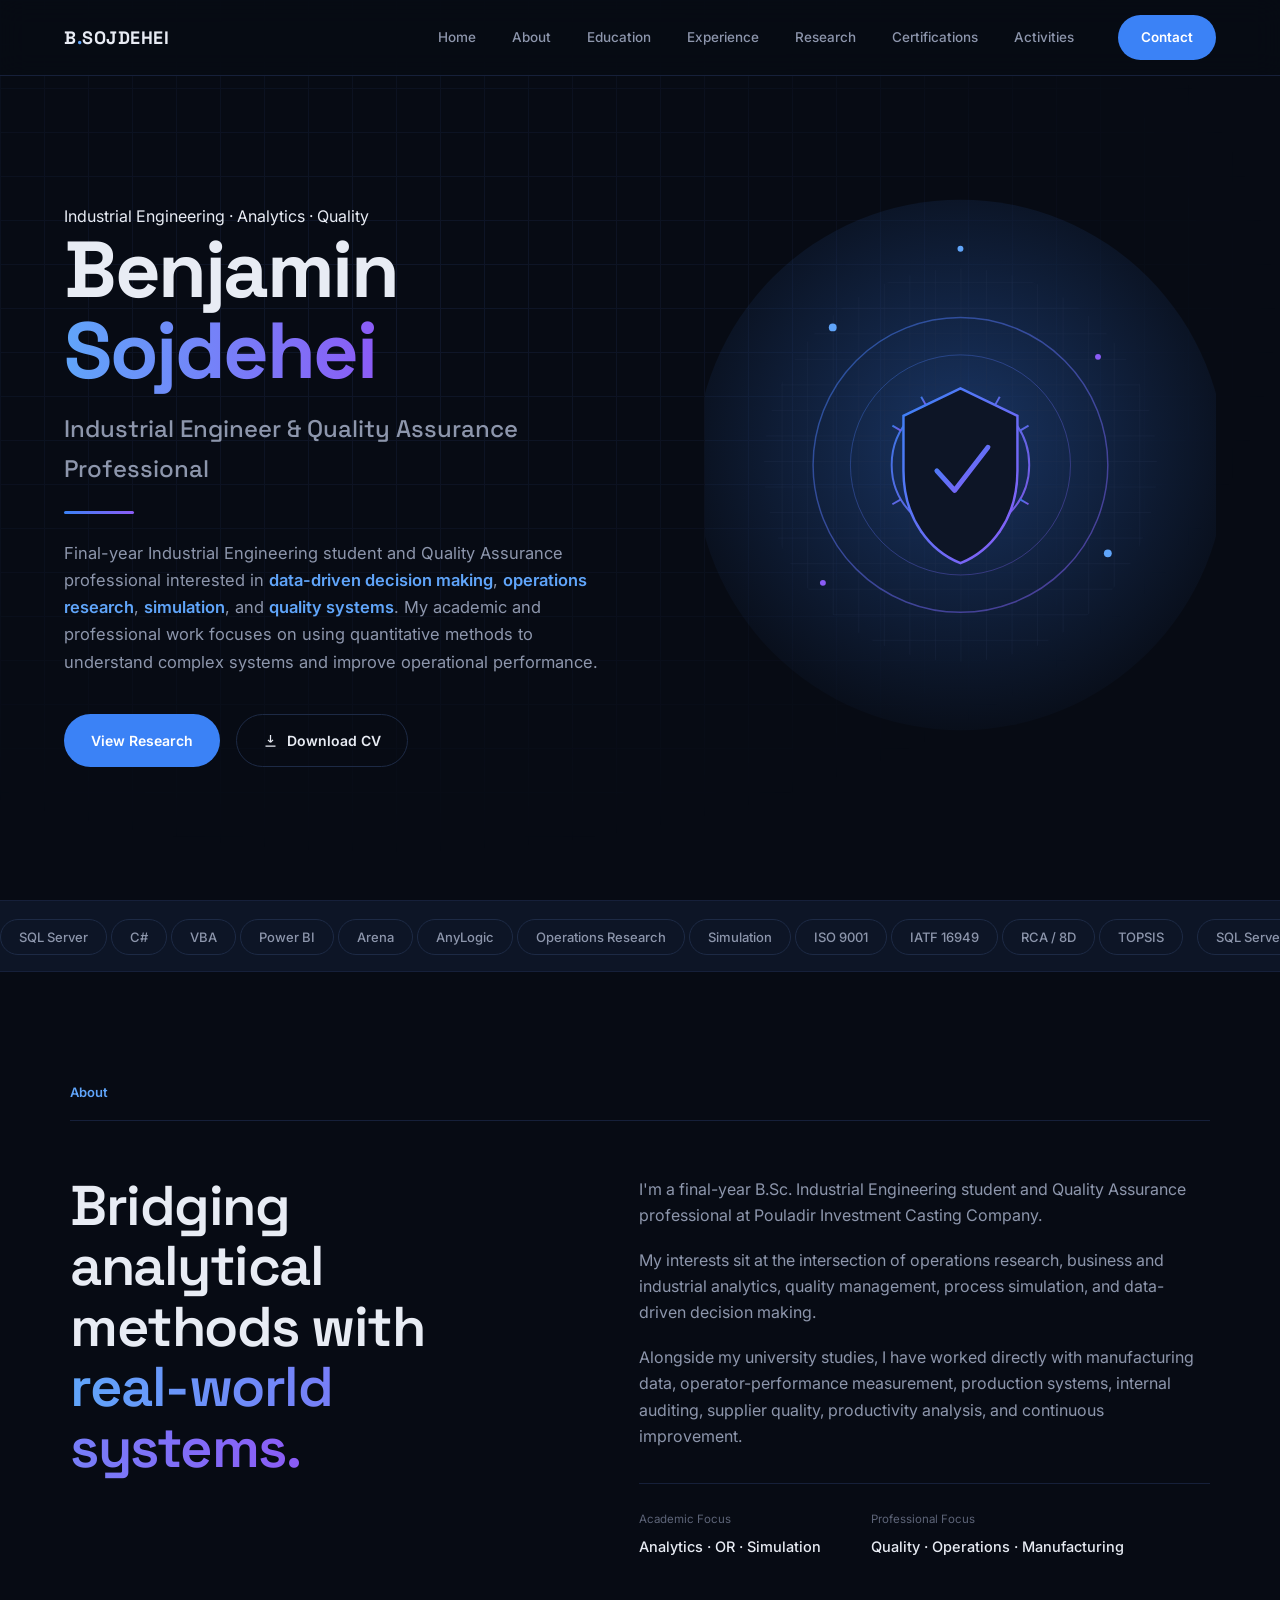
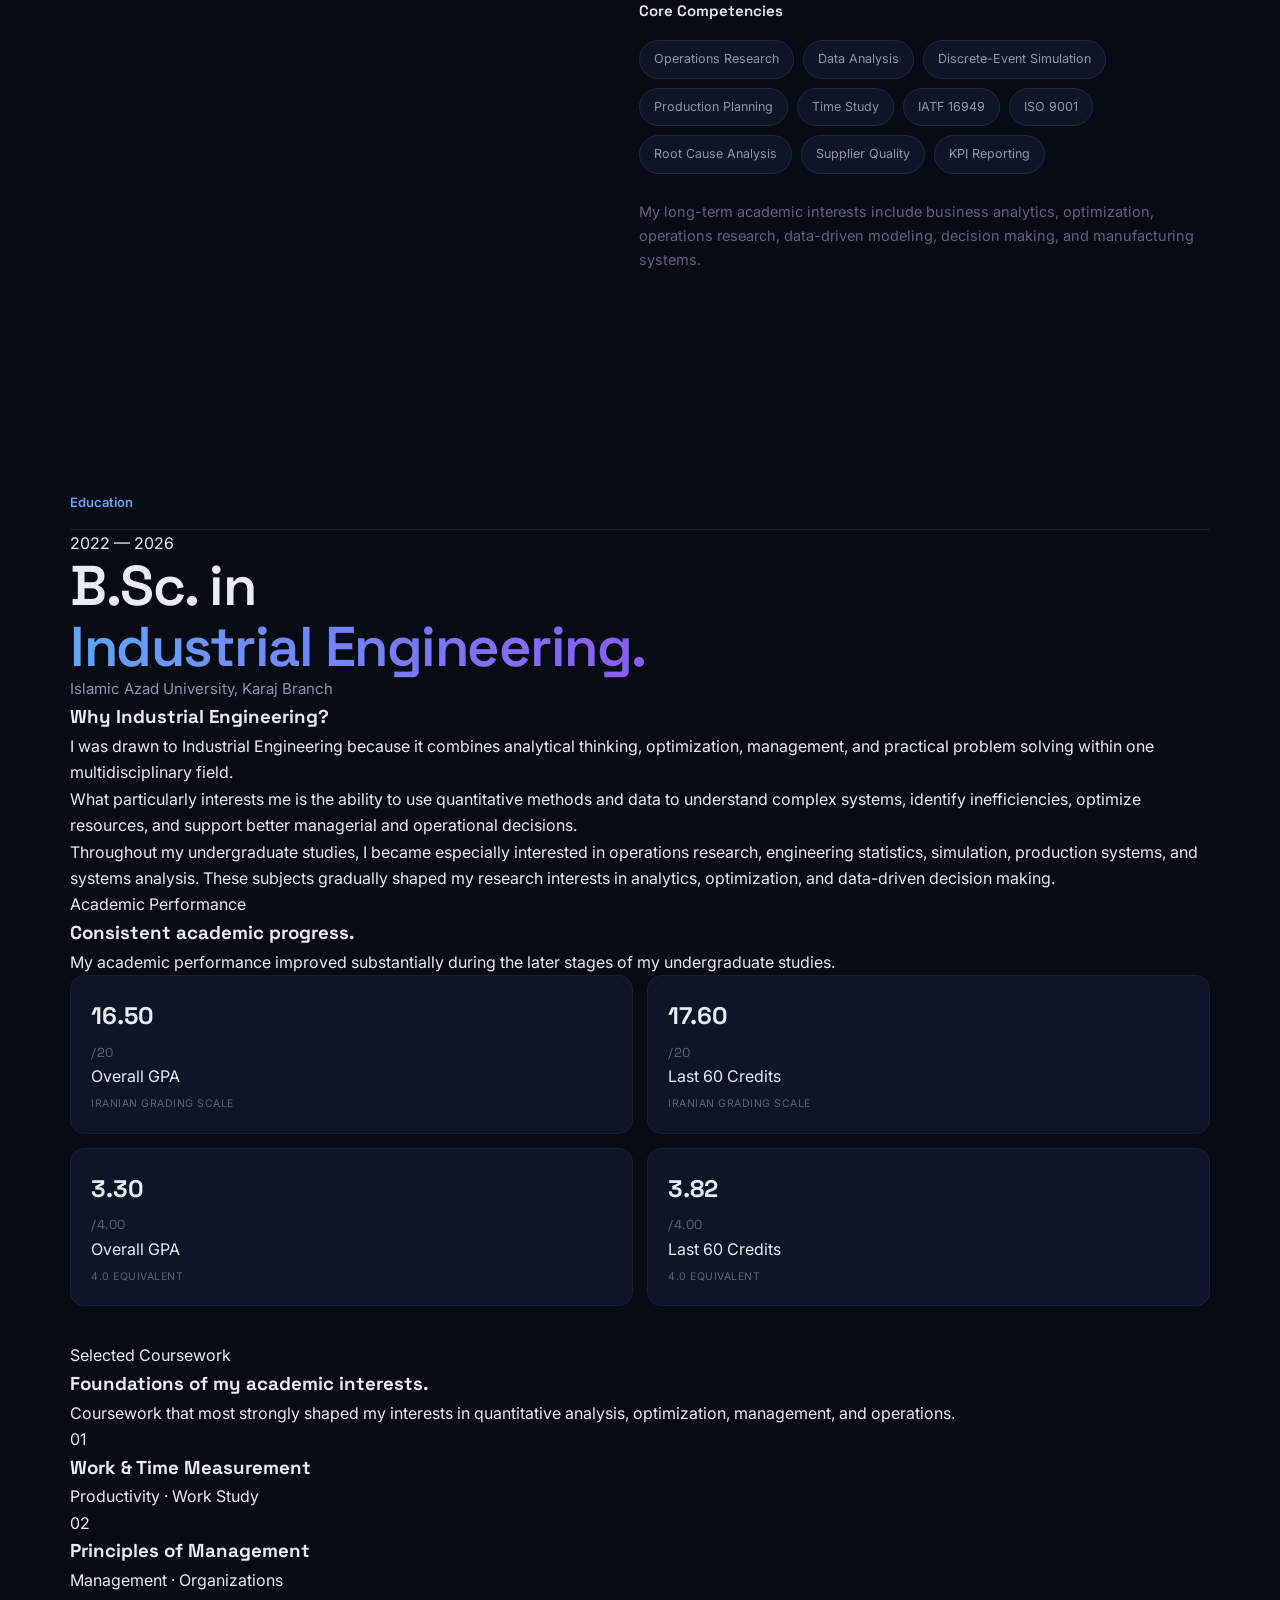
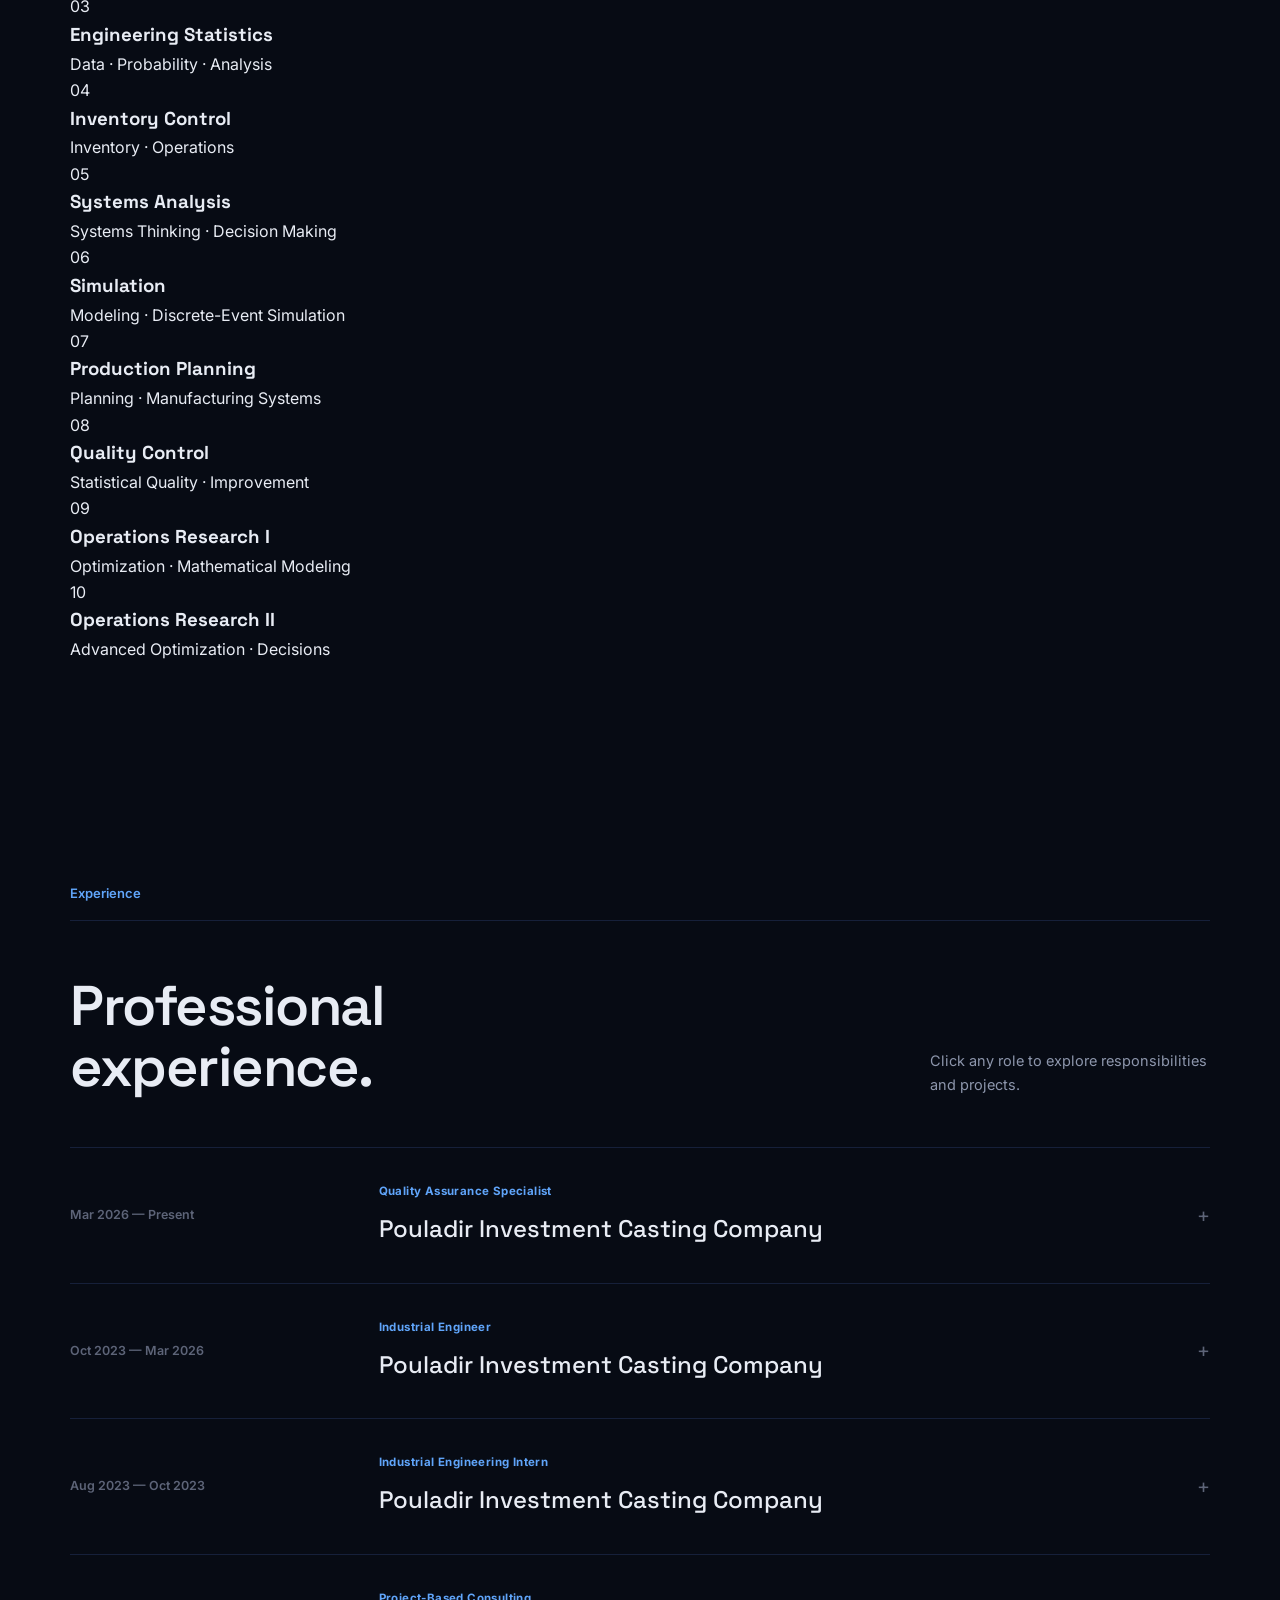
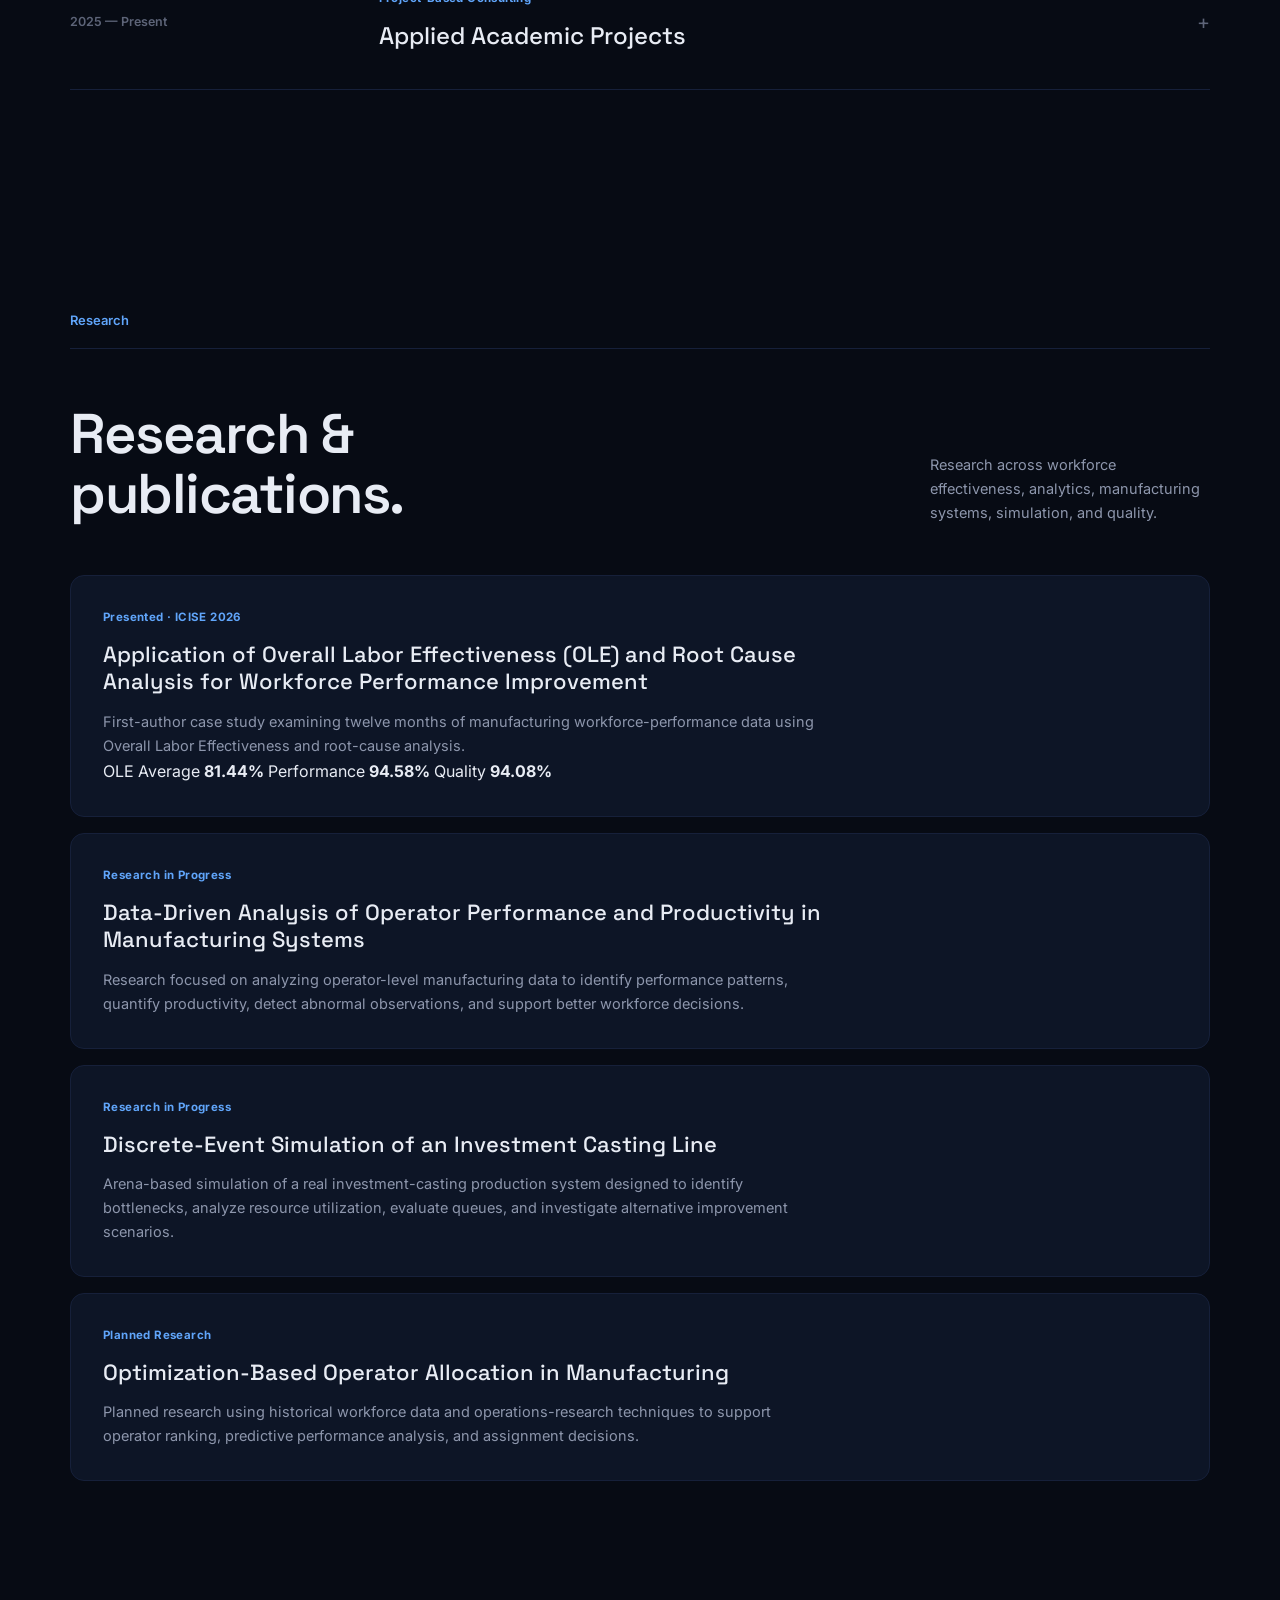
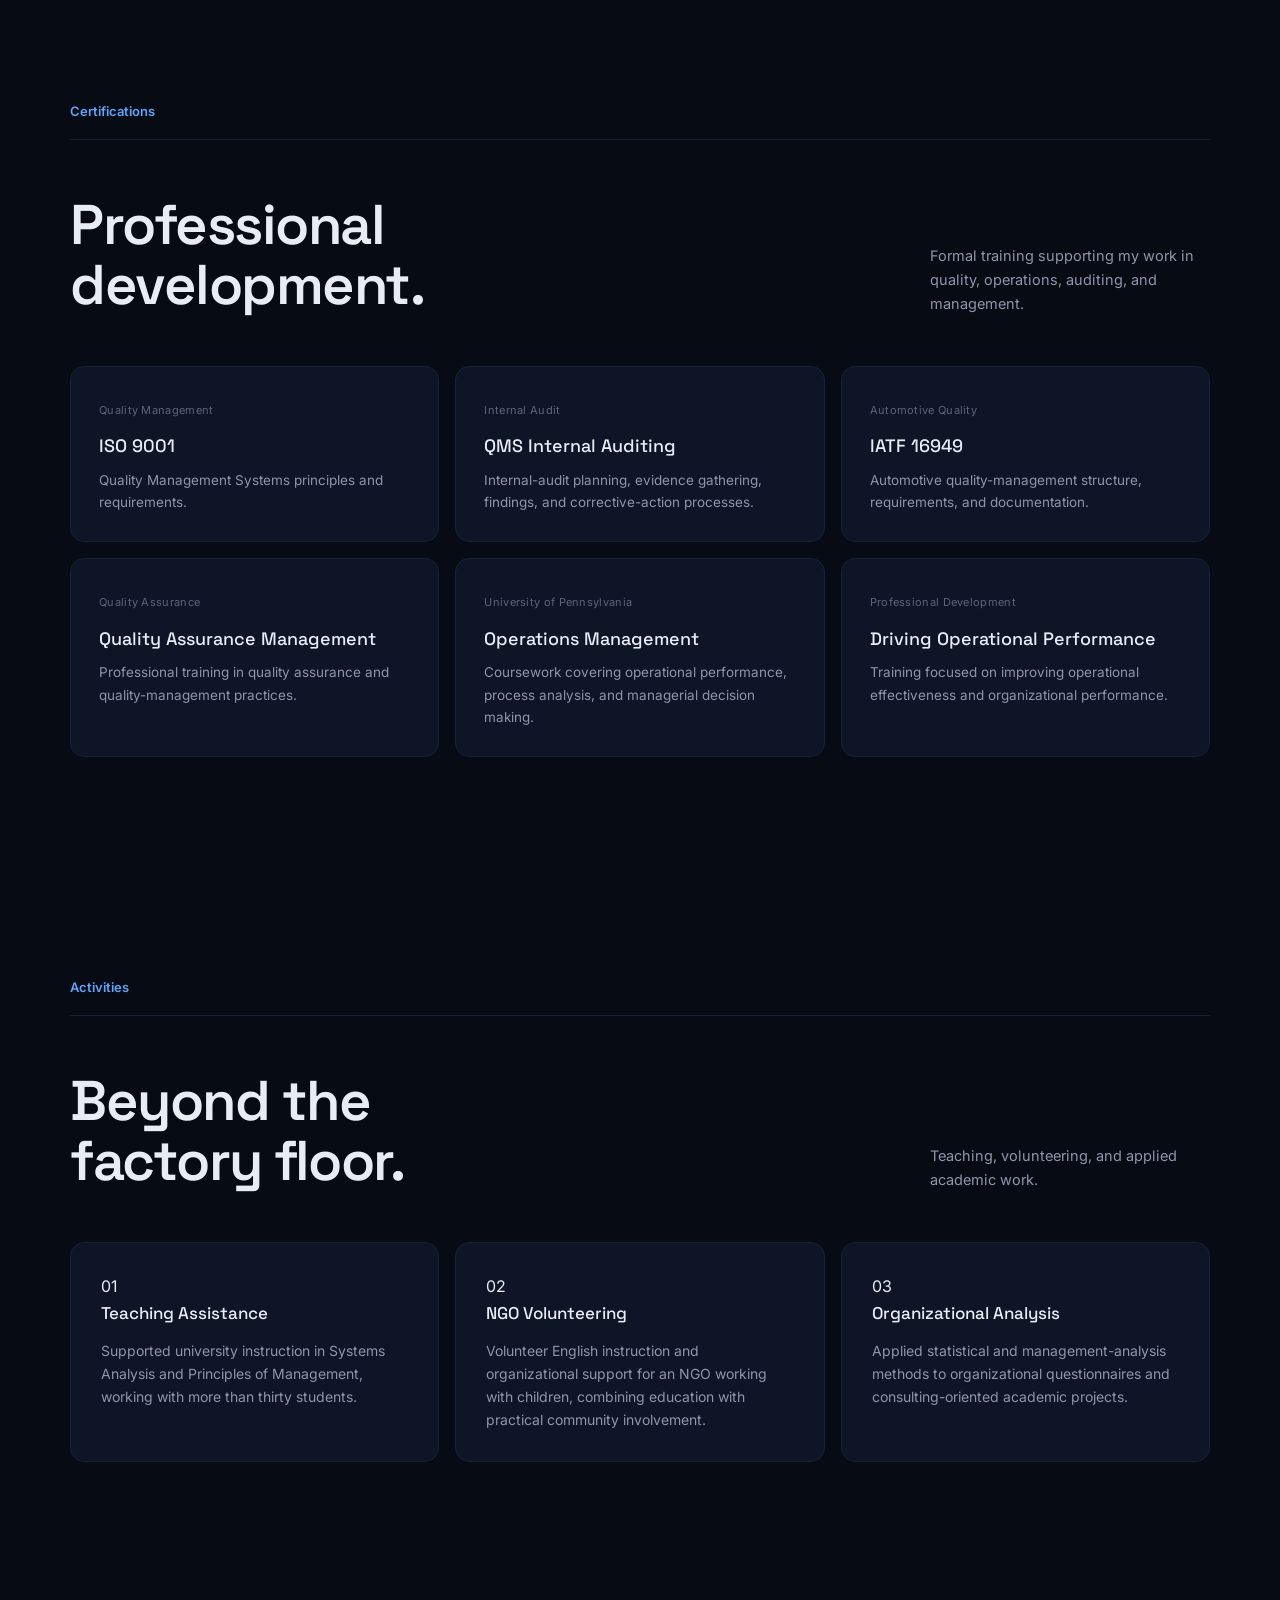
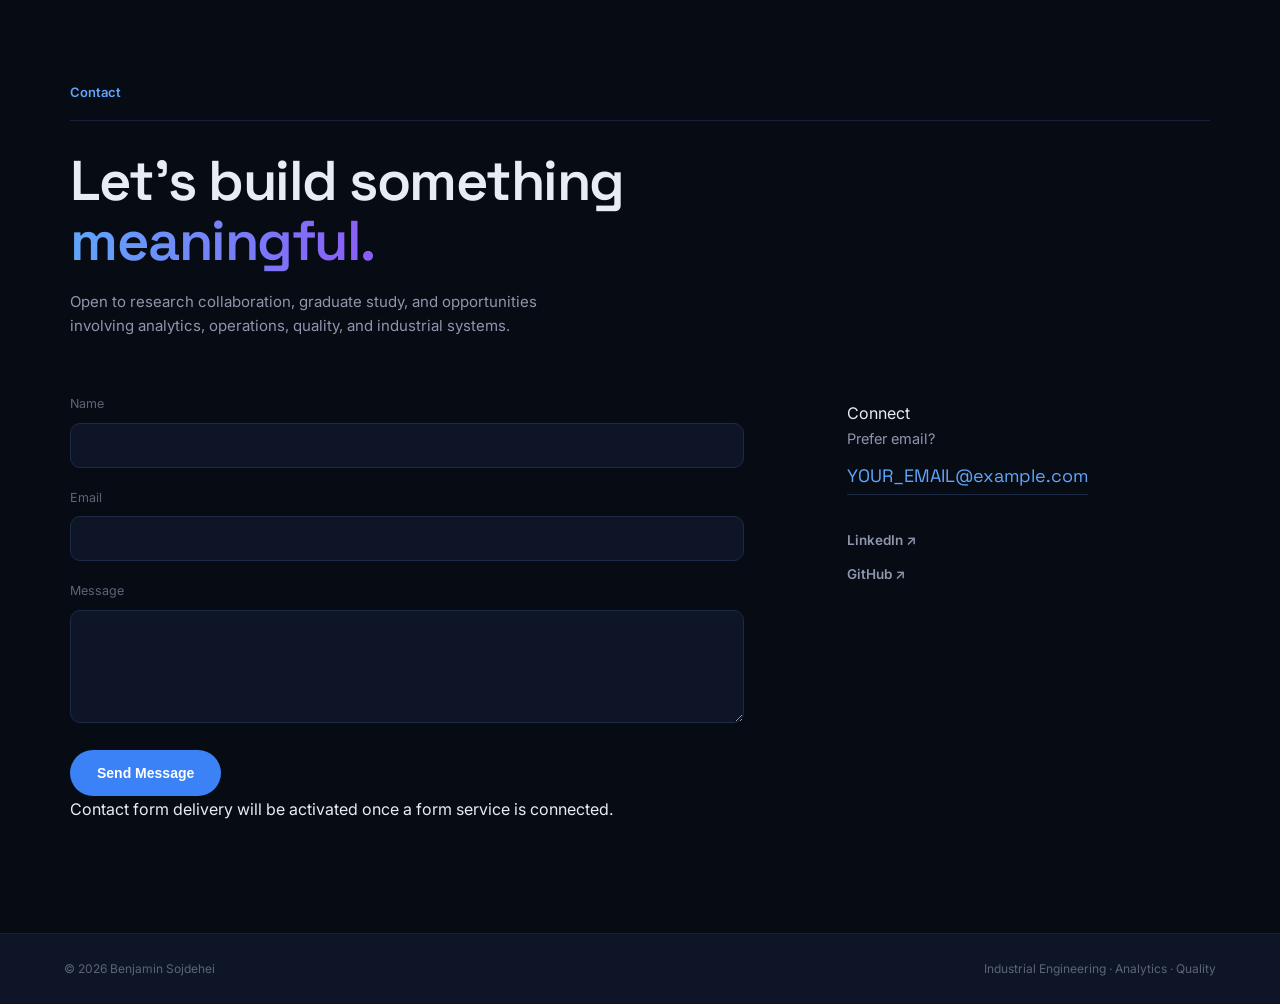
==== index.html @ 0b0e4397 "Update index.html" ====
<!DOCTYPE html>
<html lang="en">

<head>
    <meta charset="UTF-8">

    <meta name="viewport" content="width=device-width, initial-scale=1.0">

    <title>Benjamin Sojdehei | Industrial Engineering, Analytics & Quality</title>

    <meta
        name="description"
        content="Benjamin Sojdehei — Industrial Engineering student and Quality Assurance professional focused on operations research, analytics, simulation, quality systems, and data-driven decision making."
    >

    <link rel="preconnect" href="https://fonts.googleapis.com">
    <link rel="preconnect" href="https://fonts.gstatic.com" crossorigin>

    <link
        href="https://fonts.googleapis.com/css2?family=Inter:wght@400;500;600;700&family=Space+Grotesk:wght@500;600;700&display=swap"
        rel="stylesheet"
    >

    <link rel="stylesheet" href="style.css">
</head>


<body>


<!-- =====================================================
     NAVIGATION
===================================================== -->

<header class="navbar">

    <a href="#home" class="logo">
        B<span>.</span>SOJDEHEI
    </a>

    <nav id="nav">
        <a href="#home">Home</a>
        <a href="#about">About</a>
        <a href="#education">Education</a>
        <a href="#experience">Experience</a>
        <a href="#research">Research</a>
        <a href="#certifications">Certifications</a>
        <a href="#activities">Activities</a>
    </nav>

    <a href="#contact" class="btn btn-solid nav-contact">
        Contact
    </a>

    <button
        id="menu-btn"
        class="menu-btn"
        aria-label="Toggle navigation menu"
        aria-expanded="false"
        aria-controls="nav"
    >
        <span></span>
        <span></span>
        <span></span>
    </button>

</header>



<main>


<!-- =====================================================
     HERO
===================================================== -->

<section class="hero" id="home">

    <div class="hero-grid-bg" aria-hidden="true"></div>


    <div class="hero-text reveal">

        <div class="hero-eyebrow">
            Industrial Engineering · Analytics · Quality
        </div>

        <h1>
            Benjamin<br>
            <span class="gradient-text">Sojdehei</span>
        </h1>

        <h2 class="hero-role">
            Industrial Engineer &amp; Quality Assurance Professional
        </h2>

        <div class="rule"></div>

        <p class="hero-description">

            Final-year Industrial Engineering student and Quality Assurance
            professional interested in

            <strong>data-driven decision making</strong>,

            <strong>operations research</strong>,

            <strong>simulation</strong>,

            and

            <strong>quality systems</strong>.

            My academic and professional work focuses on using quantitative
            methods to understand complex systems and improve operational
            performance.

        </p>


        <div class="hero-buttons">

            <a href="#research" class="btn btn-solid">
                View Research
            </a>

            <a
                href="assets/CV.pdf"
                target="_blank"
                rel="noopener noreferrer"
                class="btn btn-outline"
            >
                <svg
                    width="15"
                    height="15"
                    viewBox="0 0 24 24"
                    fill="none"
                    stroke="currentColor"
                    stroke-width="2"
                    aria-hidden="true"
                >
                    <path d="M12 3v12m0 0l-4-4m4 4l4-4M4 21h16"/>
                </svg>

                Download CV

            </a>

        </div>

    </div>



    <div class="hero-visual reveal" aria-hidden="true">

        <svg viewBox="0 0 520 620" class="hero-svg">

            <defs>

                <linearGradient
                    id="grad1"
                    x1="0"
                    y1="0"
                    x2="1"
                    y2="1"
                >
                    <stop offset="0" stop-color="#3B82F6"/>
                    <stop offset="1" stop-color="#8B5CF6"/>
                </linearGradient>


                <radialGradient
                    id="glow"
                    cx="50%"
                    cy="45%"
                    r="60%"
                >
                    <stop
                        offset="0"
                        stop-color="#3B82F6"
                        stop-opacity="0.35"
                    />

                    <stop
                        offset="1"
                        stop-color="#3B82F6"
                        stop-opacity="0"
                    />
                </radialGradient>


                <pattern
                    id="gridpat"
                    width="26"
                    height="26"
                    patternUnits="userSpaceOnUse"
                >
                    <path
                        d="M26 0H0V26"
                        fill="none"
                        stroke="#233150"
                        stroke-width="1"
                    />
                </pattern>


                <linearGradient
                    id="fadeGrad"
                    x1="0"
                    y1="0"
                    x2="0"
                    y2="1"
                >
                    <stop offset="0.78" stop-color="white"/>
                    <stop offset="1" stop-color="black"/>
                </linearGradient>


                <mask id="fadeMask">

                    <rect
                        width="520"
                        height="620"
                        fill="white"
                    />

                    <rect
                        width="520"
                        height="620"
                        fill="url(#fadeGrad)"
                    />

                </mask>

            </defs>


            <circle
                cx="260"
                cy="290"
                r="270"
                fill="url(#glow)"
            />


            <circle
                cx="260"
                cy="290"
                r="200"
                fill="url(#gridpat)"
                opacity="0.55"
                mask="url(#fadeMask)"
            />


            <g mask="url(#fadeMask)">

                <circle
                    cx="260"
                    cy="290"
                    r="150"
                    fill="none"
                    stroke="url(#grad1)"
                    stroke-width="1.5"
                    opacity="0.5"
                />

                <circle
                    cx="260"
                    cy="290"
                    r="112"
                    fill="none"
                    stroke="url(#grad1)"
                    stroke-width="1"
                    opacity="0.35"
                />


                <!-- Gear -->

                <g transform="translate(260,290)">

                    <g
                        stroke="url(#grad1)"
                        stroke-width="2"
                        fill="none"
                        opacity="0.9"
                    >

                        <circle r="70"/>
                        <circle r="30"/>

                        <g id="teeth"></g>

                    </g>

                </g>


                <!-- Quality Shield -->

                <g transform="translate(260,290)">

                    <path
                        d="M0 -78 L58 -50 V6 C58 56 30 88 0 100 C-30 88 -58 56 -58 6 V-50 Z"
                        fill="#0D1526"
                        stroke="url(#grad1)"
                        stroke-width="2.5"
                    />

                    <path
                        d="M-24 6 L-6 26 L28 -18"
                        fill="none"
                        stroke="url(#grad1)"
                        stroke-width="5"
                        stroke-linecap="round"
                        stroke-linejoin="round"
                    />

                </g>


                <!-- Orbiting Nodes -->

                <circle cx="130" cy="150" r="4" fill="#60A5FA"/>
                <circle cx="400" cy="180" r="3" fill="#8B5CF6"/>
                <circle cx="410" cy="380" r="4" fill="#60A5FA"/>
                <circle cx="120" cy="410" r="3" fill="#8B5CF6"/>
                <circle cx="260" cy="70" r="3" fill="#60A5FA"/>

            </g>

        </svg>

    </div>

</section>



<!-- =====================================================
     SKILLS MARQUEE
===================================================== -->

<div class="marquee-container">

    <div class="marquee">

        <div class="marquee-group">

            <span class="pill">SQL Server</span>
            <span class="pill">C#</span>
            <span class="pill">VBA</span>
            <span class="pill">Power BI</span>
            <span class="pill">Arena</span>
            <span class="pill">AnyLogic</span>
            <span class="pill">Operations Research</span>
            <span class="pill">Simulation</span>
            <span class="pill">ISO 9001</span>
            <span class="pill">IATF 16949</span>
            <span class="pill">RCA / 8D</span>
            <span class="pill">TOPSIS</span>

        </div>


        <div class="marquee-group" aria-hidden="true">

            <span class="pill">SQL Server</span>
            <span class="pill">C#</span>
            <span class="pill">VBA</span>
            <span class="pill">Power BI</span>
            <span class="pill">Arena</span>
            <span class="pill">AnyLogic</span>
            <span class="pill">Operations Research</span>
            <span class="pill">Simulation</span>
            <span class="pill">ISO 9001</span>
            <span class="pill">IATF 16949</span>
            <span class="pill">RCA / 8D</span>
            <span class="pill">TOPSIS</span>

        </div>

    </div>

</div>



<!-- =====================================================
     ABOUT
===================================================== -->

<section class="section" id="about">

    <div class="section-label">
        About
    </div>


    <div class="about-grid">

        <h2 class="section-heading reveal">

            Bridging analytical methods with

            <span class="gradient-text">
                real-world systems.
            </span>

        </h2>


        <div class="about-text reveal">

            <p>

                I'm a final-year B.Sc. Industrial Engineering student and
                Quality Assurance professional at Pouladir Investment Casting
                Company.

            </p>


            <p>

                My interests sit at the intersection of operations research,
                business and industrial analytics, quality management,
                process simulation, and data-driven decision making.

            </p>


            <p>

                Alongside my university studies, I have worked directly with
                manufacturing data, operator-performance measurement,
                production systems, internal auditing, supplier quality,
                productivity analysis, and continuous improvement.

            </p>


            <div class="about-stats">

                <div>

                    <span class="stat-label">
                        Academic Focus
                    </span>

                    <span class="stat-value">
                        Analytics · OR · Simulation
                    </span>

                </div>


                <div>

                    <span class="stat-label">
                        Professional Focus
                    </span>

                    <span class="stat-value">
                        Quality · Operations · Manufacturing
                    </span>

                </div>

            </div>


            <h3 class="competencies-heading">
                Core Competencies
            </h3>


            <div class="tag-row">

                <span class="tag">Operations Research</span>
                <span class="tag">Data Analysis</span>
                <span class="tag">Discrete-Event Simulation</span>
                <span class="tag">Production Planning</span>
                <span class="tag">Time Study</span>
                <span class="tag">IATF 16949</span>
                <span class="tag">ISO 9001</span>
                <span class="tag">Root Cause Analysis</span>
                <span class="tag">Supplier Quality</span>
                <span class="tag">KPI Reporting</span>

            </div>


            <p class="about-footnote">

                My long-term academic interests include business analytics,
                optimization, operations research, data-driven modeling,
                decision making, and manufacturing systems.

            </p>

        </div>

    </div>

</section>



<!-- =====================================================
     EDUCATION
===================================================== -->

<section class="section" id="education">

    <div class="section-label">
        Education
    </div>


    <div class="education-header">

        <div class="education-degree reveal">

            <span class="edu-year">
                2022 — 2026
            </span>


            <h2 class="section-heading">

                B.Sc. in

                <br>

                <span class="gradient-text">
                    Industrial Engineering.
                </span>

            </h2>


            <p class="edu-school">
                Islamic Azad University, Karaj Branch
            </p>

        </div>



        <div class="edu-intro reveal">

            <h3>
                Why Industrial Engineering?
            </h3>


            <p>

                I was drawn to Industrial Engineering because it combines
                analytical thinking, optimization, management, and practical
                problem solving within one multidisciplinary field.

            </p>


            <p>

                What particularly interests me is the ability to use
                quantitative methods and data to understand complex systems,
                identify inefficiencies, optimize resources, and support better
                managerial and operational decisions.

            </p>


            <p>

                Throughout my undergraduate studies, I became especially
                interested in operations research, engineering statistics,
                simulation, production systems, and systems analysis. These
                subjects gradually shaped my research interests in analytics,
                optimization, and data-driven decision making.

            </p>

        </div>

    </div>



    <!-- Academic Performance -->

    <div class="education-block">

        <div class="education-block-title reveal">

            <div>

                <span class="education-subtitle">
                    Academic Performance
                </span>

                <h3>
                    Consistent academic progress.
                </h3>

            </div>


            <p>

                My academic performance improved substantially during the
                later stages of my undergraduate studies.

            </p>

        </div>


        <div class="gpa-grid education-gpa-grid reveal">

            <div class="gpa-box">

                <strong>
                    16.50<small>/20</small>
                </strong>

                <span>
                    Overall GPA
                </span>

                <small>
                    Iranian grading scale
                </small>

            </div>


            <div class="gpa-box featured-gpa">

                <strong>
                    17.60<small>/20</small>
                </strong>

                <span>
                    Last 60 Credits
                </span>

                <small>
                    Iranian grading scale
                </small>

            </div>


            <div class="gpa-box">

                <strong>
                    3.30<small>/4.00</small>
                </strong>

                <span>
                    Overall GPA
                </span>

                <small>
                    4.0 equivalent
                </small>

            </div>


            <div class="gpa-box featured-gpa">

                <strong>
                    3.82<small>/4.00</small>
                </strong>

                <span>
                    Last 60 Credits
                </span>

                <small>
                    4.0 equivalent
                </small>

            </div>

        </div>

    </div>



    <!-- Coursework -->

    <div class="education-block">

        <div class="education-block-title reveal">

            <div>

                <span class="education-subtitle">
                    Selected Coursework
                </span>

                <h3>
                    Foundations of my academic interests.
                </h3>

            </div>


            <p>

                Coursework that most strongly shaped my interests in
                quantitative analysis, optimization, management, and
                operations.

            </p>

        </div>


        <div class="course-grid reveal">


            <div class="course-card">

                <span class="course-number">
                    01
                </span>

                <div>
                    <h3>
                        Work &amp; Time Measurement
                    </h3>

                    <p>
                        Productivity · Work Study
                    </p>
                </div>

            </div>



            <div class="course-card">

                <span class="course-number">
                    02
                </span>

                <div>
                    <h3>
                        Principles of Management
                    </h3>

                    <p>
                        Management · Organizations
                    </p>
                </div>

            </div>



            <div class="course-card">

                <span class="course-number">
                    03
                </span>

                <div>
                    <h3>
                        Engineering Statistics
                    </h3>

                    <p>
                        Data · Probability · Analysis
                    </p>
                </div>

            </div>



            <div class="course-card">

                <span class="course-number">
                    04
                </span>

                <div>
                    <h3>
                        Inventory Control
                    </h3>

                    <p>
                        Inventory · Operations
                    </p>
                </div>

            </div>



            <div class="course-card">

                <span class="course-number">
                    05
                </span>

                <div>
                    <h3>
                        Systems Analysis
                    </h3>

                    <p>
                        Systems Thinking · Decision Making
                    </p>
                </div>

            </div>



            <div class="course-card">

                <span class="course-number">
                    06
                </span>

                <div>
                    <h3>
                        Simulation
                    </h3>

                    <p>
                        Modeling · Discrete-Event Simulation
                    </p>
                </div>

            </div>



            <div class="course-card">

                <span class="course-number">
                    07
                </span>

                <div>
                    <h3>
                        Production Planning
                    </h3>

                    <p>
                        Planning · Manufacturing Systems
                    </p>
                </div>

            </div>



            <div class="course-card">

                <span class="course-number">
                    08
                </span>

                <div>
                    <h3>
                        Quality Control
                    </h3>

                    <p>
                        Statistical Quality · Improvement
                    </p>
                </div>

            </div>



            <div class="course-card">

                <span class="course-number">
                    09
                </span>

                <div>
                    <h3>
                        Operations Research I
                    </h3>

                    <p>
                        Optimization · Mathematical Modeling
                    </p>
                </div>

            </div>



            <div class="course-card">

                <span class="course-number">
                    10
                </span>

                <div>
                    <h3>
                        Operations Research II
                    </h3>

                    <p>
                        Advanced Optimization · Decisions
                    </p>
                </div>

            </div>


        </div>

    </div>


</section>



<!-- =====================================================
     EXPERIENCE
===================================================== -->

<section class="section" id="experience">

    <div class="section-label">
        Experience
    </div>


    <div class="section-title reveal">

        <h2 class="section-heading">
            Professional<br>
            experience.
        </h2>

        <p>
            Click any role to explore responsibilities and projects.
        </p>

    </div>



    <div class="timeline" id="timeline">


        <!-- QA -->

        <article class="timeline-item">

            <button
                class="timeline-head"
                aria-expanded="false"
            >

                <div class="timeline-date">
                    Mar 2026 — Present
                </div>


                <div class="timeline-main">

                    <span class="timeline-tag">
                        Quality Assurance Specialist
                    </span>

                    <h3>
                        Pouladir Investment Casting Company
                    </h3>

                </div>


                <span class="chevron">
                    +
                </span>

            </button>


            <div class="timeline-body">

                <div class="timeline-content">

                    <ul>

                        <li>
                            Support internal audits across organizational
                            processes in accordance with ISO 9001 and
                            IATF 16949 requirements.
                        </li>

                        <li>
                            Prepare KPI dashboards and performance reports
                            for management-review activities.
                        </li>

                        <li>
                            Support NCR, CAPA, documentation, corrective-action,
                            and root-cause-analysis processes.
                        </li>

                        <li>
                            Develop supplier-performance evaluation criteria,
                            including quality, delivery, capacity, and process
                            performance.
                        </li>

                        <li>
                            Contribute to employee training, competence,
                            documentation control, and continual-improvement
                            activities.
                        </li>

                    </ul>


                    <div class="tag-row small">

                        <span class="tag">IATF 16949</span>
                        <span class="tag">ISO 9001</span>
                        <span class="tag">Internal Audit</span>
                        <span class="tag">CAPA</span>
                        <span class="tag">Supplier Quality</span>

                    </div>

                </div>

            </div>

        </article>



        <!-- IE -->

        <article class="timeline-item">

            <button
                class="timeline-head"
                aria-expanded="false"
            >

                <div class="timeline-date">
                    Oct 2023 — Mar 2026
                </div>


                <div class="timeline-main">

                    <span class="timeline-tag">
                        Industrial Engineer
                    </span>

                    <h3>
                        Pouladir Investment Casting Company
                    </h3>

                </div>


                <span class="chevron">
                    +
                </span>

            </button>


            <div class="timeline-body">

                <div class="timeline-content">

                    <ul>

                        <li>
                            Conducted time studies and developed standard
                            production times for manufacturing operations.
                        </li>

                        <li>
                            Built operation process charts and analyzed
                            operator productivity and performance.
                        </li>

                        <li>
                            Developed Excel and VBA-based tools for
                            shop-floor data collection and analysis.
                        </li>

                        <li>
                            Participated in process redesign and KPI
                            development for manufacturing operations.
                        </li>

                        <li>
                            Co-developed an Arena-based discrete-event
                            simulation model of the investment casting
                            production system.
                        </li>

                    </ul>


                    <div class="tag-row small">

                        <span class="tag">Time Study</span>
                        <span class="tag">VBA</span>
                        <span class="tag">Simulation</span>
                        <span class="tag">KPI Analysis</span>
                        <span class="tag">OPC</span>

                    </div>

                </div>

            </div>

        </article>



        <!-- Internship -->

        <article class="timeline-item">

            <button
                class="timeline-head"
                aria-expanded="false"
            >

                <div class="timeline-date">
                    Aug 2023 — Oct 2023
                </div>


                <div class="timeline-main">

                    <span class="timeline-tag">
                        Industrial Engineering Intern
                    </span>

                    <h3>
                        Pouladir Investment Casting Company
                    </h3>

                </div>


                <span class="chevron">
                    +
                </span>

            </button>


            <div class="timeline-body">

                <div class="timeline-content">

                    <ul>

                        <li>
                            Gained practical exposure to industrial
                            engineering activities in an investment-casting
                            manufacturing environment.
                        </li>

                        <li>
                            Assisted with production-data collection,
                            time study, and process-analysis activities.
                        </li>

                    </ul>


                    <div class="tag-row small">

                        <span class="tag">Industrial Engineering</span>
                        <span class="tag">Manufacturing</span>
                        <span class="tag">Data Collection</span>

                    </div>

                </div>

            </div>

        </article>



        <!-- Consulting -->

        <article class="timeline-item">

            <button
                class="timeline-head"
                aria-expanded="false"
            >

                <div class="timeline-date">
                    2025 — Present
                </div>


                <div class="timeline-main">

                    <span class="timeline-tag">
                        Project-Based Consulting
                    </span>

                    <h3>
                        Applied Academic Projects
                    </h3>

                </div>


                <span class="chevron">
                    +
                </span>

            </button>


            <div class="timeline-body">

                <div class="timeline-content">

                    <ul>

                        <li>
                            Participated in industry-oriented projects under
                            academic supervision.
                        </li>

                        <li>
                            Contributed to an EFQM-based organizational
                            assessment project involving MAPNA Modkaran.
                        </li>

                        <li>
                            Applied industrial-engineering and management
                            concepts to organizational analysis.
                        </li>

                    </ul>


                    <div class="tag-row small">

                        <span class="tag">EFQM</span>
                        <span class="tag">Consulting</span>
                        <span class="tag">Organizational Analysis</span>

                    </div>

                </div>

            </div>

        </article>


    </div>

</section>



<!-- =====================================================
     RESEARCH
===================================================== -->

<section class="section" id="research">

    <div class="section-label">
        Research
    </div>


    <div class="section-title reveal">

        <h2 class="section-heading">
            Research &amp;<br>
            publications.
        </h2>

        <p>
            Research across workforce effectiveness, analytics,
            manufacturing systems, simulation, and quality.
        </p>

    </div>



    <div class="research-list">


        <!-- OLE -->

        <article class="research-card reveal">

            <div class="research-status">
                Presented · ICISE 2026
            </div>

            <h3>

                Application of Overall Labor Effectiveness (OLE) and
                Root Cause Analysis for Workforce Performance Improvement

            </h3>


            <p>

                First-author case study examining twelve months of
                manufacturing workforce-performance data using Overall Labor
                Effectiveness and root-cause analysis.

            </p>


            <div class="research-metrics">

                <span>
                    OLE Average <strong>81.44%</strong>
                </span>

                <span>
                    Performance <strong>94.58%</strong>
                </span>

                <span>
                    Quality <strong>94.08%</strong>
                </span>

            </div>

        </article>



        <!-- Productivity -->

        <article class="research-card reveal">

            <div class="research-status">
                Research in Progress
            </div>

            <h3>
                Data-Driven Analysis of Operator Performance and Productivity
                in Manufacturing Systems
            </h3>

            <p>

                Research focused on analyzing operator-level manufacturing
                data to identify performance patterns, quantify productivity,
                detect abnormal observations, and support better workforce
                decisions.

            </p>

        </article>



        <!-- Simulation -->

        <article class="research-card reveal">

            <div class="research-status">
                Research in Progress
            </div>

            <h3>
                Discrete-Event Simulation of an Investment Casting Line
            </h3>

            <p>

                Arena-based simulation of a real investment-casting production
                system designed to identify bottlenecks, analyze resource
                utilization, evaluate queues, and investigate alternative
                improvement scenarios.

            </p>

        </article>



        <!-- OR Allocation -->

        <article class="research-card reveal">

            <div class="research-status">
                Planned Research
            </div>

            <h3>
                Optimization-Based Operator Allocation in Manufacturing
            </h3>

            <p>

                Planned research using historical workforce data and
                operations-research techniques to support operator ranking,
                predictive performance analysis, and assignment decisions.

            </p>

        </article>


    </div>

</section>



<!-- =====================================================
     CERTIFICATIONS
===================================================== -->

<section class="section" id="certifications">

    <div class="section-label">
        Certifications
    </div>


    <div class="section-title reveal">

        <h2 class="section-heading">
            Professional<br>
            development.
        </h2>

        <p>
            Formal training supporting my work in quality,
            operations, auditing, and management.
        </p>

    </div>



    <div class="cert-grid">


        <article class="cert-card reveal">

            <span class="cert-eyebrow">
                Quality Management
            </span>

            <h3>
                ISO 9001
            </h3>

            <p>
                Quality Management Systems principles and requirements.
            </p>

        </article>



        <article class="cert-card reveal">

            <span class="cert-eyebrow">
                Internal Audit
            </span>

            <h3>
                QMS Internal Auditing
            </h3>

            <p>
                Internal-audit planning, evidence gathering, findings,
                and corrective-action processes.
            </p>

        </article>



        <article class="cert-card reveal">

            <span class="cert-eyebrow">
                Automotive Quality
            </span>

            <h3>
                IATF 16949
            </h3>

            <p>
                Automotive quality-management structure,
                requirements, and documentation.
            </p>

        </article>



        <article class="cert-card reveal">

            <span class="cert-eyebrow">
                Quality Assurance
            </span>

            <h3>
                Quality Assurance Management
            </h3>

            <p>
                Professional training in quality assurance and
                quality-management practices.
            </p>

        </article>



        <article class="cert-card reveal">

            <span class="cert-eyebrow">
                University of Pennsylvania
            </span>

            <h3>
                Operations Management
            </h3>

            <p>
                Coursework covering operational performance,
                process analysis, and managerial decision making.
            </p>

        </article>



        <article class="cert-card reveal">

            <span class="cert-eyebrow">
                Professional Development
            </span>

            <h3>
                Driving Operational Performance
            </h3>

            <p>
                Training focused on improving operational
                effectiveness and organizational performance.
            </p>

        </article>


    </div>

</section>



<!-- =====================================================
     ACTIVITIES
===================================================== -->

<section class="section" id="activities">

    <div class="section-label">
        Activities
    </div>


    <div class="section-title reveal">

        <h2 class="section-heading">
            Beyond the<br>
            factory floor.
        </h2>

        <p>
            Teaching, volunteering, and applied academic work.
        </p>

    </div>



    <div class="activity-grid">


        <article class="activity-card reveal">

            <div class="activity-icon">
                01
            </div>

            <h3>
                Teaching Assistance
            </h3>

            <p>

                Supported university instruction in Systems Analysis and
                Principles of Management, working with more than thirty
                students.

            </p>

        </article>



        <article class="activity-card reveal">

            <div class="activity-icon">
                02
            </div>

            <h3>
                NGO Volunteering
            </h3>

            <p>

                Volunteer English instruction and organizational support for
                an NGO working with children, combining education with
                practical community involvement.

            </p>

        </article>



        <article class="activity-card reveal">

            <div class="activity-icon">
                03
            </div>

            <h3>
                Organizational Analysis
            </h3>

            <p>

                Applied statistical and management-analysis methods to
                organizational questionnaires and consulting-oriented
                academic projects.

            </p>

        </article>


    </div>

</section>



<!-- =====================================================
     CONTACT
===================================================== -->

<section class="section contact" id="contact">

    <div class="section-label">
        Contact
    </div>


    <h2 class="section-heading contact-heading reveal">

        Let's build something

        <br>

        <span class="gradient-text">
            meaningful.
        </span>

    </h2>


    <p class="contact-sub reveal">

        Open to research collaboration, graduate study,
        and opportunities involving analytics, operations,
        quality, and industrial systems.

    </p>



    <div class="contact-grid reveal">


        <form
            class="contact-form"
            id="contact-form"
        >

            <div class="form-row">

                <label for="name">
                    Name
                </label>

                <input
                    type="text"
                    id="name"
                    name="name"
                    required
                >

            </div>



            <div class="form-row">

                <label for="email">
                    Email
                </label>

                <input
                    type="email"
                    id="email"
                    name="email"
                    required
                >

            </div>



            <div class="form-row">

                <label for="message">
                    Message
                </label>

                <textarea
                    id="message"
                    name="message"
                    rows="5"
                    required
                ></textarea>

            </div>


            <button
                type="submit"
                class="btn btn-solid"
            >
                Send Message
            </button>

            <p class="form-note">
                Contact form delivery will be activated once a form service is connected.
            </p>

        </form>



        <div class="contact-side">

            <p class="contact-side-label">
                Connect
            </p>


            <p class="prefer-email">

                Prefer email?

                <a href="mailto:YOUR_EMAIL@example.com">
                    YOUR_EMAIL@example.com
                </a>

            </p>


            <div class="social-links">

                <a
                    href="https://www.linkedin.com/"
                    target="_blank"
                    rel="noopener noreferrer"
                >
                    LinkedIn ↗
                </a>

                <a
                    href="https://github.com/BenyaminSojdehei"
                    target="_blank"
                    rel="noopener noreferrer"
                >
                    GitHub ↗
                </a>

            </div>

        </div>

    </div>

</section>


</main>



<!-- =====================================================
     FOOTER
===================================================== -->

<footer>

    <span>
        © 2026 Benjamin Sojdehei
    </span>

    <span>
        Industrial Engineering · Analytics · Quality
    </span>

</footer>


<script src="script.js"></script>

</body>

</html>
---- style.css ----
* {
    margin: 0;
    padding: 0;
    box-sizing: border-box;
}

:root {
    --bg: #070B14;
    --bg-elevated: #0D1526;
    --bg-elevated-2: #111C33;
    --border: #1D2A45;
    --border-soft: #16203A;

    --blue: #3B82F6;
    --blue-light: #60A5FA;
    --violet: #8B5CF6;

    --text: #E8ECF4;
    --text-muted: #8D96AC;
    --text-dim: #5D6478;

    --radius: 14px;
}

html {
    scroll-behavior: smooth;
}

body {
    background: var(--bg);
    color: var(--text);
    font-family: "Inter", sans-serif;
    line-height: 1.65;
    font-size: 16px;
}

a {
    color: inherit;
    text-decoration: none;
}

h1, h2, h3, .logo {
    font-family: "Space Grotesk", sans-serif;
}

.gradient-text {
    background: linear-gradient(90deg, var(--blue-light), var(--violet));
    -webkit-background-clip: text;
    background-clip: text;
    color: transparent;
}


/* BUTTONS */

.btn {
    display: inline-flex;
    align-items: center;
    gap: 9px;

    padding: 14px 26px;

    font-size: 14px;
    font-weight: 600;

    border-radius: 999px;

    border: 1px solid transparent;

    cursor: pointer;

    transition: transform .2s ease, border-color .2s ease, background .2s ease;
}

.btn-solid {
    background: var(--blue);
    color: #fff;
}

.btn-solid:hover {
    transform: translateY(-2px);
    background: #4c8bf7;
}

.btn-outline {
    background: transparent;
    border-color: var(--border);
    color: var(--text);
}

.btn-outline:hover {
    border-color: var(--blue);
    color: var(--blue-light);
}


/* NAVIGATION */

.navbar {
    height: 76px;
    padding: 0 5vw;

    display: flex;
    align-items: center;
    justify-content: space-between;
    gap: 30px;

    position: fixed;
    top: 0;
    left: 0;
    width: 100%;
    z-index: 100;

    background: rgba(7, 11, 20, 0.82);
    backdrop-filter: blur(14px);

    border-bottom: 1px solid var(--border-soft);
}

.logo {
    font-size: 18px;
    font-weight: 700;
    letter-spacing: .5px;
    white-space: nowrap;
}

.logo span {
    color: var(--blue-light);
}

.navbar nav {
    display: flex;
    gap: 8px;
    margin-left: auto;
}

.navbar nav a {
    font-size: 13.5px;
    font-weight: 500;
    color: var(--text-muted);
    padding: 8px 14px;
    border-radius: 999px;
    transition: .2s;
}

.navbar nav a:hover {
    color: var(--text);
    background: var(--bg-elevated-2);
}

.nav-contact {
    padding: 10px 22px;
    font-size: 13.5px;
}

.menu-btn {
    display: none;
    flex-direction: column;
    gap: 5px;
    border: none;
    background: transparent;
    cursor: pointer;
    padding: 6px;
}

.menu-btn span {
    width: 20px;
    height: 2px;
    background: var(--text);
}


/* HERO */

.hero {
    position: relative;
    min-height: 100vh;

    padding: 150px 5vw 80px;

    display: grid;
    grid-template-columns: 1fr 0.85fr;
    align-items: center;
    gap: 40px;

    overflow: hidden;
}

.hero-grid-bg {
    position: absolute;
    inset: 0;
    background-image:
        linear-gradient(var(--border-soft) 1px, transparent 1px),
        linear-gradient(90deg, var(--border-soft) 1px, transparent 1px);
    background-size: 44px 44px;
    -webkit-mask-image: radial-gradient(ellipse 70% 60% at 30% 35%, black, transparent);
    mask-image: radial-gradient(ellipse 70% 60% at 30% 35%, black, transparent);
    opacity: .6;
    z-index: 0;
}

.hero-text {
    position: relative;
    z-index: 1;
}

.hero h1 {
    font-size: clamp(48px, 6.2vw, 84px);
    line-height: 1.02;
    letter-spacing: -2.5px;
    font-weight: 700;
}

.hero-role {
    margin-top: 18px;
    font-size: clamp(18px, 2vw, 24px);
    font-weight: 500;
    color: var(--text-muted);
}

.rule {
    width: 70px;
    height: 3px;
    margin: 22px 0 26px;
    background: linear-gradient(90deg, var(--blue), var(--violet));
    border-radius: 3px;
}

.hero-description {
    max-width: 560px;
    font-size: 16.5px;
    color: var(--text-muted);
}

.hero-description strong {
    color: var(--blue-light);
    font-weight: 600;
}

.hero-buttons {
    display: flex;
    flex-wrap: wrap;
    gap: 16px;
    margin-top: 38px;
}

.hero-visual {
    position: relative;
    z-index: 1;
}

.hero-svg {
    width: 100%;
    height: auto;
    display: block;
}


/* MARQUEE */

.marquee-container {
    overflow: hidden;
    padding: 22px 0;
    border-top: 1px solid var(--border-soft);
    border-bottom: 1px solid var(--border-soft);
    background: var(--bg-elevated);
}

.marquee {
    display: flex;
    width: max-content;
    gap: 14px;
    animation: marquee 28s linear infinite;
}

.pill {
    padding: 9px 18px;
    border: 1px solid var(--border);
    border-radius: 999px;
    font-size: 13px;
    font-weight: 500;
    color: var(--text-muted);
    white-space: nowrap;
}

@keyframes marquee {
    from { transform: translateX(0); }
    to { transform: translateX(-50%); }
}


/* SECTIONS */

.section {
    width: min(1140px, 90vw);
    margin: auto;
    padding: 110px 0;
}

.section-label {
    font-size: 13px;
    font-weight: 600;
    color: var(--blue-light);
    padding-bottom: 16px;
    border-bottom: 1px solid var(--border-soft);
}

.section-heading {
    font-size: clamp(36px, 4.6vw, 56px);
    line-height: 1.08;
    letter-spacing: -1.5px;
    font-weight: 600;
}

.section-title {
    display: flex;
    justify-content: space-between;
    align-items: flex-end;
    gap: 30px;
    padding: 55px 0 50px;
}

.section-title p {
    max-width: 280px;
    color: var(--text-muted);
    font-size: 14.5px;
}


/* ABOUT */

.about-grid {
    display: grid;
    grid-template-columns: 0.9fr 1.1fr;
    gap: 8vw;
    padding-top: 55px;
}

.about-text {
    color: var(--text-muted);
    font-size: 16px;
}

.about-text p + p {
    margin-top: 18px;
}

.about-stats {
    display: flex;
    gap: 50px;
    margin-top: 34px;
    padding-top: 26px;
    border-top: 1px solid var(--border-soft);
}

.stat-label {
    display: block;
    font-size: 11.5px;
    color: var(--text-dim);
    margin-bottom: 6px;
}

.stat-value {
    display: block;
    font-size: 14.5px;
    color: var(--text);
    font-weight: 500;
}

.competencies-heading {
    margin-top: 40px;
    margin-bottom: 16px;
    font-size: 15px;
    font-weight: 600;
    color: var(--text);
}

.tag-row {
    display: flex;
    flex-wrap: wrap;
    gap: 9px;
}

.tag {
    padding: 8px 14px;
    background: var(--bg-elevated);
    border: 1px solid var(--border);
    border-radius: 999px;
    font-size: 12.5px;
    color: var(--text-muted);
}

.tag-row.small .tag {
    font-size: 11.5px;
    padding: 6px 12px;
}

.about-footnote {
    margin-top: 26px;
    font-size: 14.5px;
    color: var(--text-dim);
}


/* TIMELINE */

.subsection-heading {
    font-size: 13px;
    font-weight: 700;
    letter-spacing: .5px;
    color: var(--text-dim);
    text-transform: uppercase;
    margin: 50px 0 6px;
}

.timeline:first-of-type {
    margin-bottom: 10px;
}

.timeline-item {
    border-top: 1px solid var(--border-soft);
}

.timeline-item:last-child {
    border-bottom: 1px solid var(--border-soft);
}

.timeline-head {
    width: 100%;
    display: grid;
    grid-template-columns: 0.32fr 1fr 30px;
    align-items: center;
    gap: 6vw;

    padding: 34px 0;

    background: none;
    border: none;
    color: inherit;
    font: inherit;
    text-align: left;
    cursor: pointer;
}

.timeline-date {
    color: var(--text-dim);
    font-size: 12.5px;
    font-weight: 600;
}

.timeline-tag {
    display: block;
    color: var(--blue-light);
    font-size: 11.5px;
    font-weight: 700;
    letter-spacing: .4px;
    margin-bottom: 8px;
}

.timeline-main h3 {
    font-size: 24px;
    font-weight: 500;
}

.timeline-location {
    display: block;
    margin-top: 6px;
    font-size: 12.5px;
    color: var(--text-dim);
}

.chevron {
    font-size: 20px;
    font-weight: 400;
    color: var(--text-dim);
    transition: transform .25s ease;
    justify-self: end;
}

.timeline-item.open .chevron {
    transform: rotate(45deg);
    color: var(--blue-light);
}

.timeline-body {
    display: grid;
    grid-template-rows: 0fr;
    transition: grid-template-rows .3s ease;
}

.timeline-item.open .timeline-body {
    grid-template-rows: 1fr;
}

.timeline-body > * {
    overflow: hidden;
}

.timeline-body ul {
    padding: 0 0 22px 40vw;
    margin-left: -34vw;
    color: var(--text-muted);
    font-size: 14.5px;
}

.timeline-body li {
    padding-left: 18px;
    position: relative;
}

.timeline-body li + li {
    margin-top: 9px;
}

.timeline-body li::before {
    content: "";
    position: absolute;
    left: 0;
    top: 9px;
    width: 5px;
    height: 5px;
    border-radius: 50%;
    background: var(--blue);
}

.timeline-body .tag-row {
    padding-left: 6vw;
    padding-bottom: 30px;
}


/* GALLERY */

.gallery {
    position: relative;
    display: flex;
    align-items: center;
    gap: 16px;
}

.gallery-track {
    flex: 1;
    overflow: hidden;
    border-radius: var(--radius);
    aspect-ratio: 4 / 3;
    background: var(--bg-elevated);
    border: 1px solid var(--border-soft);
    position: relative;
}

.gallery-slide {
    position: absolute;
    inset: 0;
    opacity: 0;
    visibility: hidden;
    transition: opacity .4s ease;
}

.gallery-slide.active {
    opacity: 1;
    visibility: visible;
}

.gallery-slide img {
    width: 100%;
    height: 100%;
    object-fit: cover;
    display: block;
    cursor: zoom-in;
}


/* LIGHTBOX */

.lightbox {
    display: none;
    position: fixed;
    inset: 0;
    z-index: 300;
    align-items: center;
    justify-content: center;
    padding: 30px;
    background: rgba(4, 6, 12, 0.92);
    backdrop-filter: blur(4px);
}

.lightbox.open {
    display: flex;
}

.lightbox img {
    max-width: 90vw;
    max-height: 88vh;
    border-radius: 10px;
    box-shadow: 0 20px 60px rgba(0,0,0,.5);
}

.lightbox-close {
    position: absolute;
    top: 24px;
    right: 24px;
    width: 42px;
    height: 42px;
    display: flex;
    align-items: center;
    justify-content: center;
    border-radius: 50%;
    background: var(--bg-elevated);
    border: 1px solid var(--border);
    color: var(--text);
    cursor: pointer;
}

.lightbox-close:hover {
    border-color: var(--blue);
    color: var(--blue-light);
}

.gallery-slide.is-empty {
    display: flex;
    align-items: center;
    justify-content: center;
    background:
        linear-gradient(var(--border-soft) 1px, transparent 1px),
        linear-gradient(90deg, var(--border-soft) 1px, transparent 1px);
    background-size: 30px 30px;
}

.gallery-slide.is-empty img {
    display: none;
}

.gallery-slide.is-empty::before {
    content: "📷";
    position: absolute;
    font-size: 34px;
    opacity: .35;
}

.gallery-arrow {
    flex-shrink: 0;
    width: 44px;
    height: 44px;
    display: flex;
    align-items: center;
    justify-content: center;
    border-radius: 50%;
    background: var(--bg-elevated);
    border: 1px solid var(--border);
    color: var(--text);
    cursor: pointer;
    transition: .2s;
}

.gallery-arrow:hover {
    border-color: var(--blue);
    color: var(--blue-light);
}

.gallery-dots {
    display: flex;
    justify-content: center;
    gap: 8px;
}

.gallery-footer {
    margin-top: 20px;
    display: flex;
    flex-direction: column;
    align-items: center;
    gap: 10px;
}

.gallery-caption-text {
    font-size: 12.5px;
    color: var(--text-dim);
    text-align: center;
}

.gallery-dot {
    width: 7px;
    height: 7px;
    border-radius: 50%;
    background: var(--border);
    border: none;
    cursor: pointer;
    padding: 0;
    transition: .2s;
}

.gallery-dot.active {
    background: var(--blue);
    width: 20px;
    border-radius: 4px;
}

@media (max-width: 900px) {
    .gallery-arrow {
        width: 36px;
        height: 36px;
    }
}


/* RESEARCH */

.research-list {
    display: flex;
    flex-direction: column;
    gap: 16px;
}

.research-card {
    padding: 32px;
    background: var(--bg-elevated);
    border: 1px solid var(--border-soft);
    border-radius: var(--radius);
    transition: border-color .25s ease;
}

.research-card:hover {
    border-color: var(--border);
}

.research-status {
    font-size: 11.5px;
    font-weight: 700;
    letter-spacing: .4px;
    color: var(--blue-light);
    margin-bottom: 14px;
}

.research-card h3 {
    font-size: 22px;
    font-weight: 500;
    line-height: 1.25;
    max-width: 780px;
}

.research-card p {
    margin-top: 14px;
    color: var(--text-muted);
    font-size: 14.5px;
    max-width: 720px;
}


/* EDUCATION */

.edu-degree {
    font-size: 26px;
    font-weight: 500;
    margin: 12px 0 6px;
}

.edu-school {
    color: var(--text-muted);
    font-size: 15px;
}

.edu-why {
    margin-top: 24px;
}

.gpa-grid {
    display: grid;
    grid-template-columns: 1fr 1fr;
    gap: 14px;
    margin-bottom: 36px;
}

.gpa-box {
    padding: 20px;
    background: var(--bg-elevated);
    border: 1px solid var(--border-soft);
    border-radius: var(--radius);
}

.gpa-box strong {
    display: block;
    font-family: "Space Grotesk", sans-serif;
    font-size: 24px;
    color: var(--text);
}

.gpa-box strong small {
    font-size: 13px;
    color: var(--text-dim);
    font-weight: 400;
}

.gpa-box small {
    display: block;
    margin-top: 6px;
    font-size: 10.5px;
    color: var(--text-dim);
    text-transform: uppercase;
    letter-spacing: .5px;
}


/* CERTIFICATIONS */

.cert-grid {
    display: grid;
    grid-template-columns: repeat(3, 1fr);
    gap: 16px;
}

.cert-card {
    padding: 28px;
    background: var(--bg-elevated);
    border: 1px solid var(--border-soft);
    border-radius: var(--radius);
}

.cert-eyebrow {
    font-size: 11px;
    color: var(--text-dim);
    letter-spacing: .3px;
}

.cert-card h3 {
    font-size: 18px;
    font-weight: 500;
    margin: 10px 0 8px;
}

.cert-card p {
    color: var(--text-muted);
    font-size: 13.5px;
}

.education-card {
    grid-column: span 1;
    background: var(--bg-elevated-2);
    border-color: var(--border);
}

.education-card .stats {
    margin-top: 18px;
}

.education-card strong {
    font-family: "Space Grotesk", sans-serif;
    font-size: 26px;
}

.education-card strong small {
    font-size: 14px;
    color: var(--text-dim);
    font-weight: 400;
}

.education-card .stats small {
    display: block;
    margin-top: 4px;
    font-size: 10.5px;
    color: var(--text-dim);
    text-transform: uppercase;
    letter-spacing: .5px;
}


/* ACTIVITIES */

.activity-grid {
    display: grid;
    grid-template-columns: repeat(3, 1fr);
    gap: 16px;
}

.activity-card {
    padding: 30px;
    background: var(--bg-elevated);
    border: 1px solid var(--border-soft);
    border-radius: var(--radius);
}

.activity-card h3 {
    font-size: 17px;
    font-weight: 500;
    margin-bottom: 12px;
}

.activity-card p {
    color: var(--text-muted);
    font-size: 14px;
}


/* CONTACT */

.contact-heading {
    margin: 30px 0 18px;
}

.contact-sub {
    color: var(--text-muted);
    font-size: 15px;
    max-width: 520px;
}

.contact-grid {
    display: grid;
    grid-template-columns: 1.3fr 0.7fr;
    gap: 8vw;
    margin-top: 55px;
}

.form-row {
    margin-bottom: 20px;
}

.form-row label {
    display: block;
    font-size: 12.5px;
    color: var(--text-dim);
    margin-bottom: 8px;
}

.form-row input,
.form-row textarea {
    width: 100%;
    padding: 13px 16px;
    background: var(--bg-elevated);
    border: 1px solid var(--border);
    border-radius: 10px;
    color: var(--text);
    font-family: inherit;
    font-size: 14.5px;
    resize: vertical;
}

.form-row input:focus,
.form-row textarea:focus {
    outline: none;
    border-color: var(--blue);
}

.contact-side {
    padding-top: 6px;
}

.prefer-email {
    color: var(--text-muted);
    font-size: 14.5px;
}

.prefer-email a {
    display: block;
    margin-top: 10px;
    font-family: "Space Grotesk", sans-serif;
    font-size: 18px;
    color: var(--blue-light);
    border-bottom: 1px solid var(--border);
    padding-bottom: 4px;
    width: fit-content;
}

.social-links {
    display: flex;
    flex-direction: column;
    gap: 12px;
    margin-top: 34px;
    font-size: 13.5px;
    font-weight: 600;
}

.social-links a {
    color: var(--text-muted);
}

.social-links a:hover {
    color: var(--blue-light);
}


/* FOOTER */

footer {
    background: var(--bg-elevated);
    color: var(--text-dim);
    border-top: 1px solid var(--border-soft);
    padding: 25px 5vw;
    display: flex;
    justify-content: space-between;
    font-size: 12px;
}


/* ANIMATION */

.reveal {
    opacity: 0;
    transform: translateY(20px);
    transition: opacity .7s ease, transform .7s ease;
}

.reveal.visible {
    opacity: 1;
    transform: translateY(0);
}

@media (prefers-reduced-motion: reduce) {
    .reveal { opacity: 1; transform: none; transition: none; }
    .marquee { animation: none; }
}


/* MOBILE */

@media (max-width: 900px) {

    .navbar nav {
        display: none;
        position: absolute;
        top: 76px;
        left: 0;
        width: 100%;
        padding: 20px 5vw;
        background: var(--bg);
        flex-direction: column;
        gap: 4px;
        border-bottom: 1px solid var(--border-soft);
    }

    .navbar nav.open {
        display: flex;
    }

    .nav-contact {
        display: none;
    }

    .menu-btn {
        display: flex;
    }

    .hero {
        grid-template-columns: 1fr;
        padding-top: 140px;
        text-align: left;
    }

    .hero-visual {
        order: -1;
        max-width: 260px;
        margin: 0 auto 20px;
    }

    .about-grid,
    .cert-grid,
    .activity-grid,
    .contact-grid {
        grid-template-columns: 1fr;
        gap: 40px;
    }

    .section-title {
        display: block;
    }

    .section-title p {
        max-width: none;
        margin-top: 18px;
    }

    .timeline-head {
        grid-template-columns: 1fr 24px;
        gap: 10px;
    }

    .timeline-date {
        grid-column: 1 / -1;
        order: -1;
        margin-bottom: 6px;
    }

    .timeline-body ul,
    .timeline-body .tag-row {
        padding-left: 0;
        margin-left: 0;
    }

    footer {
        flex-direction: column;
        gap: 8px;
    }
}
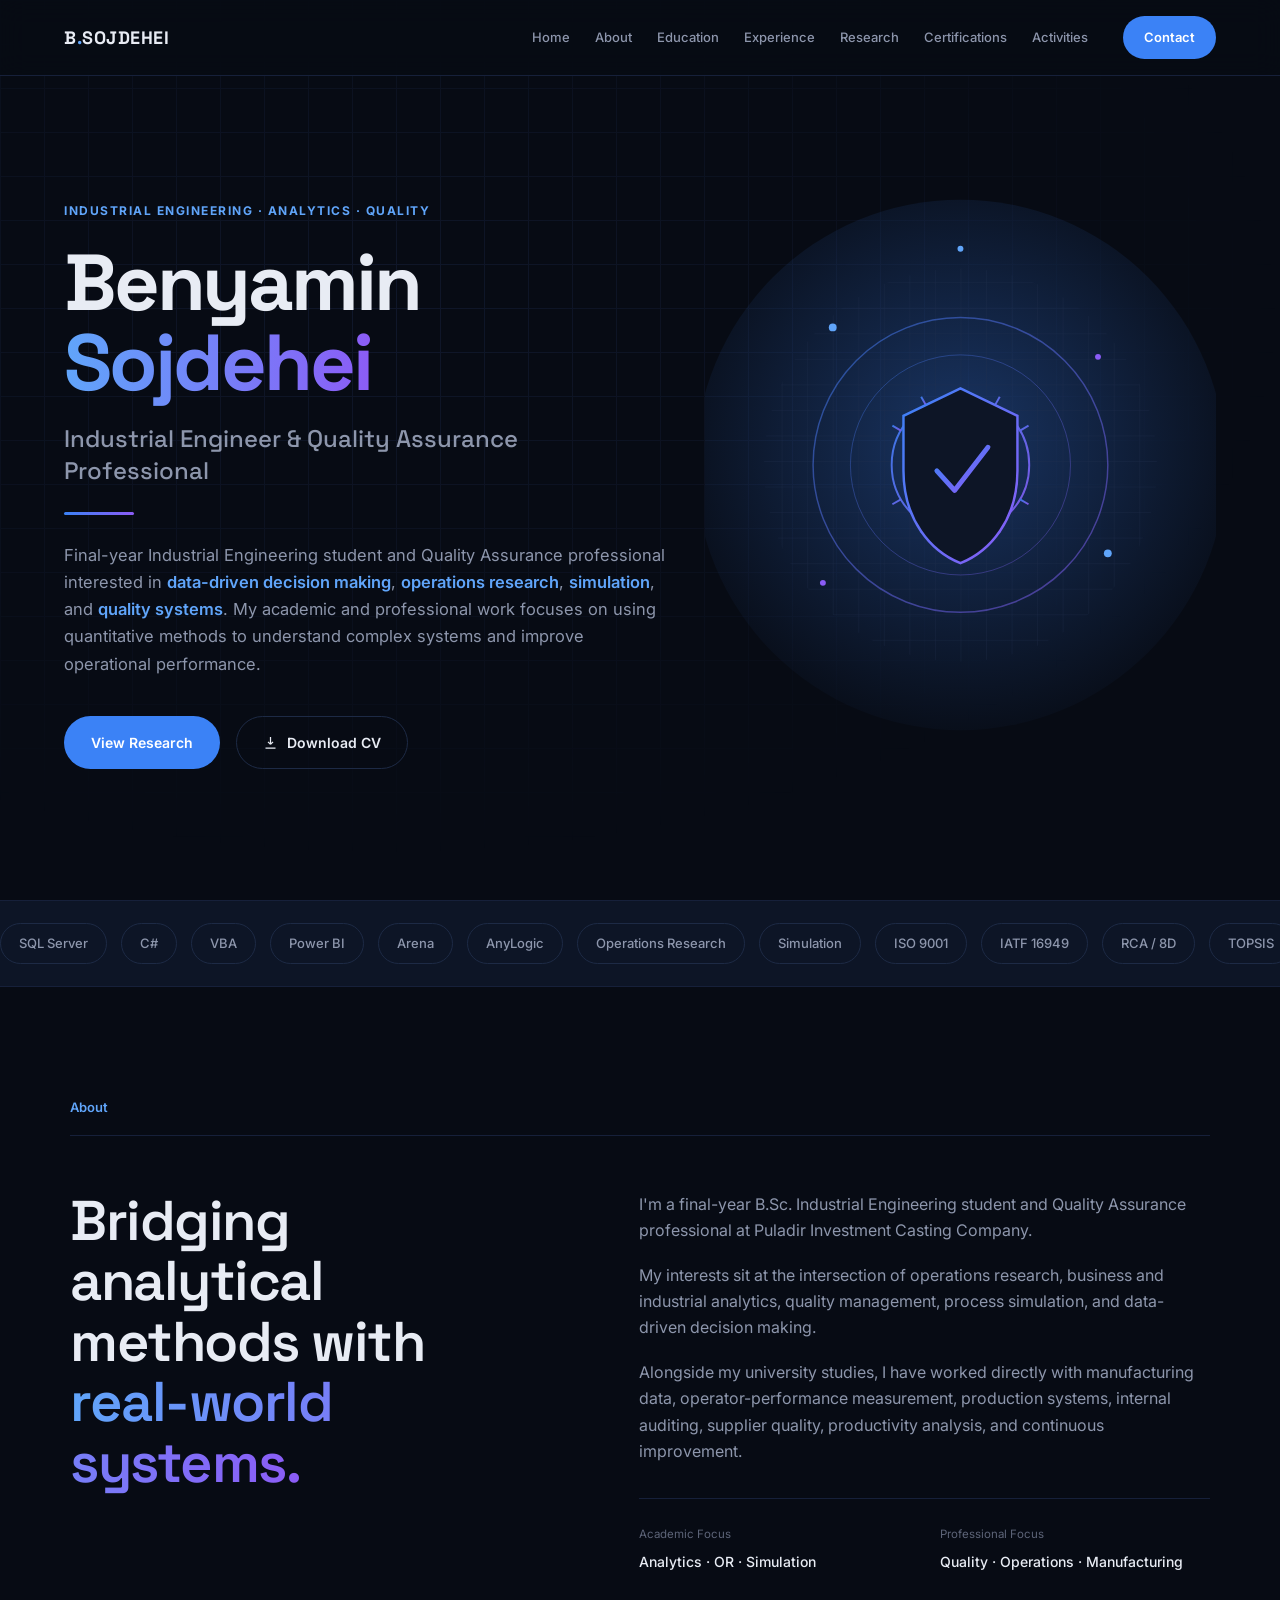
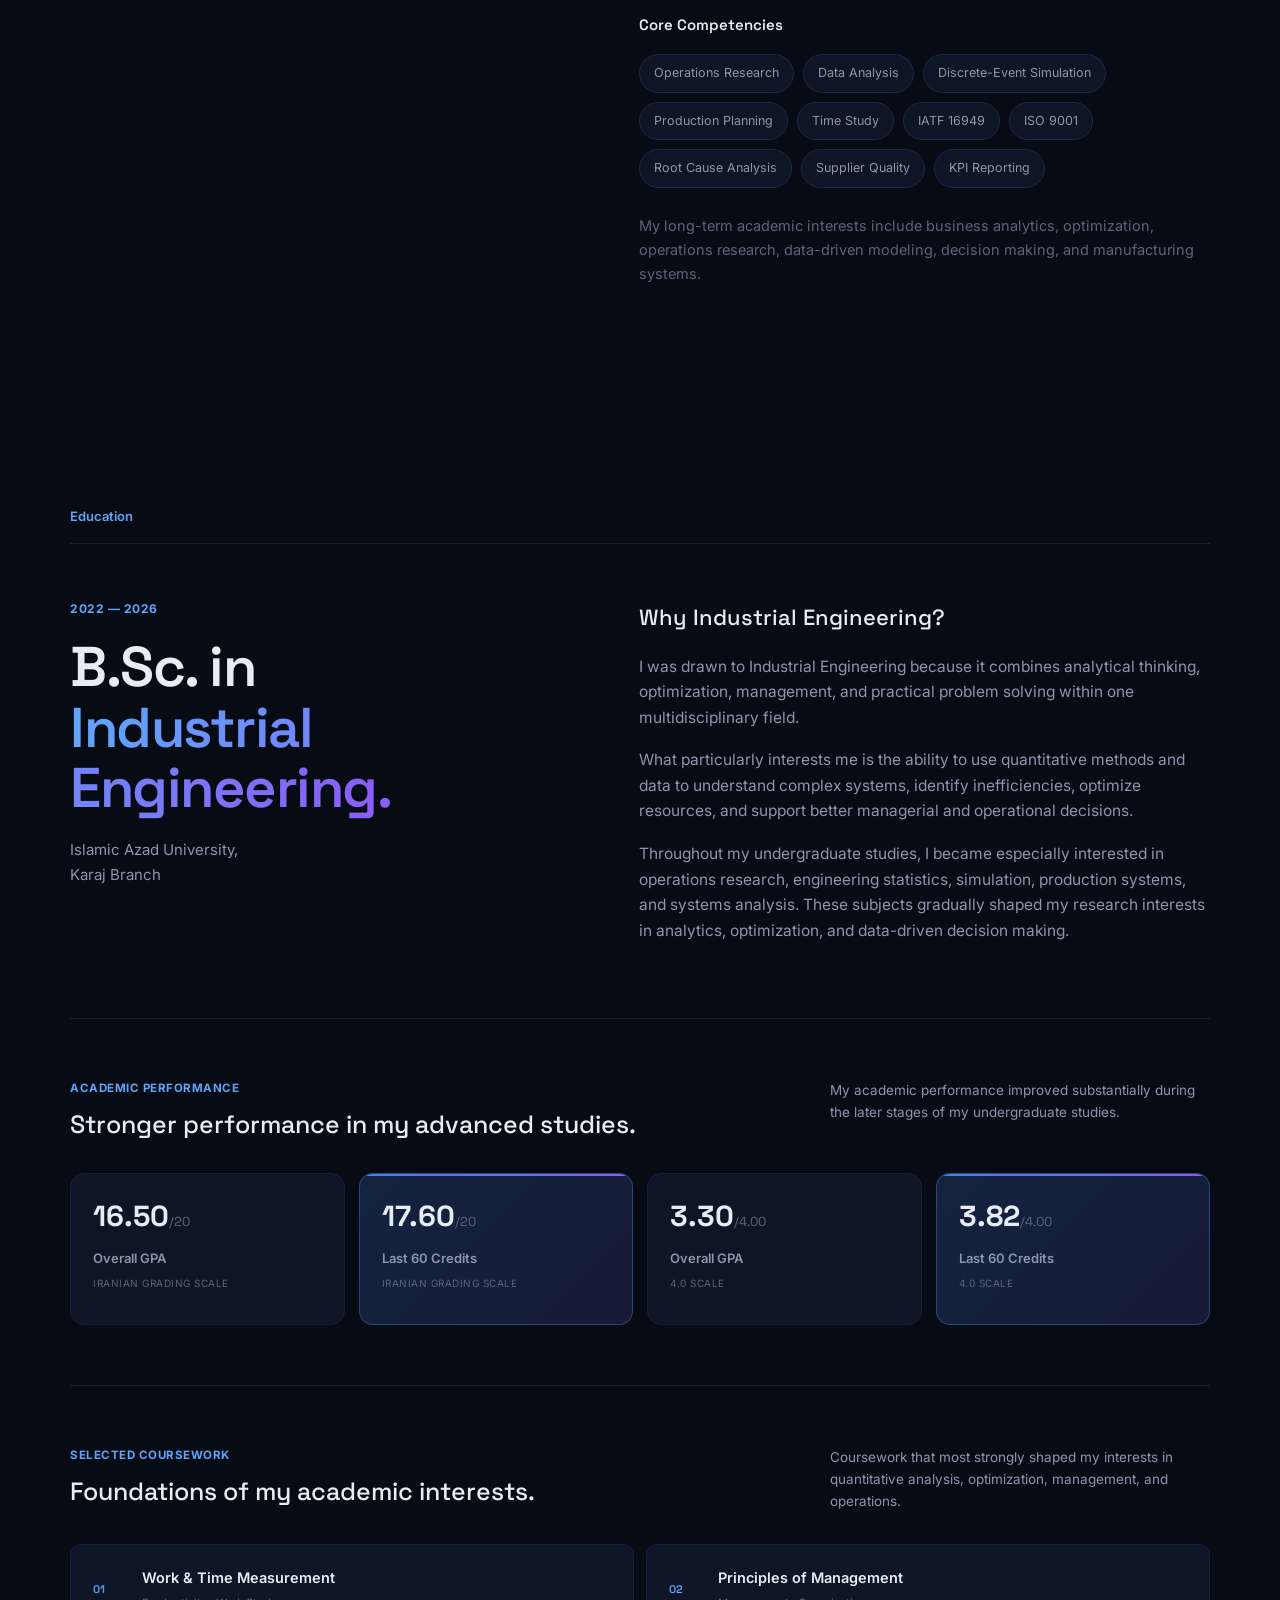
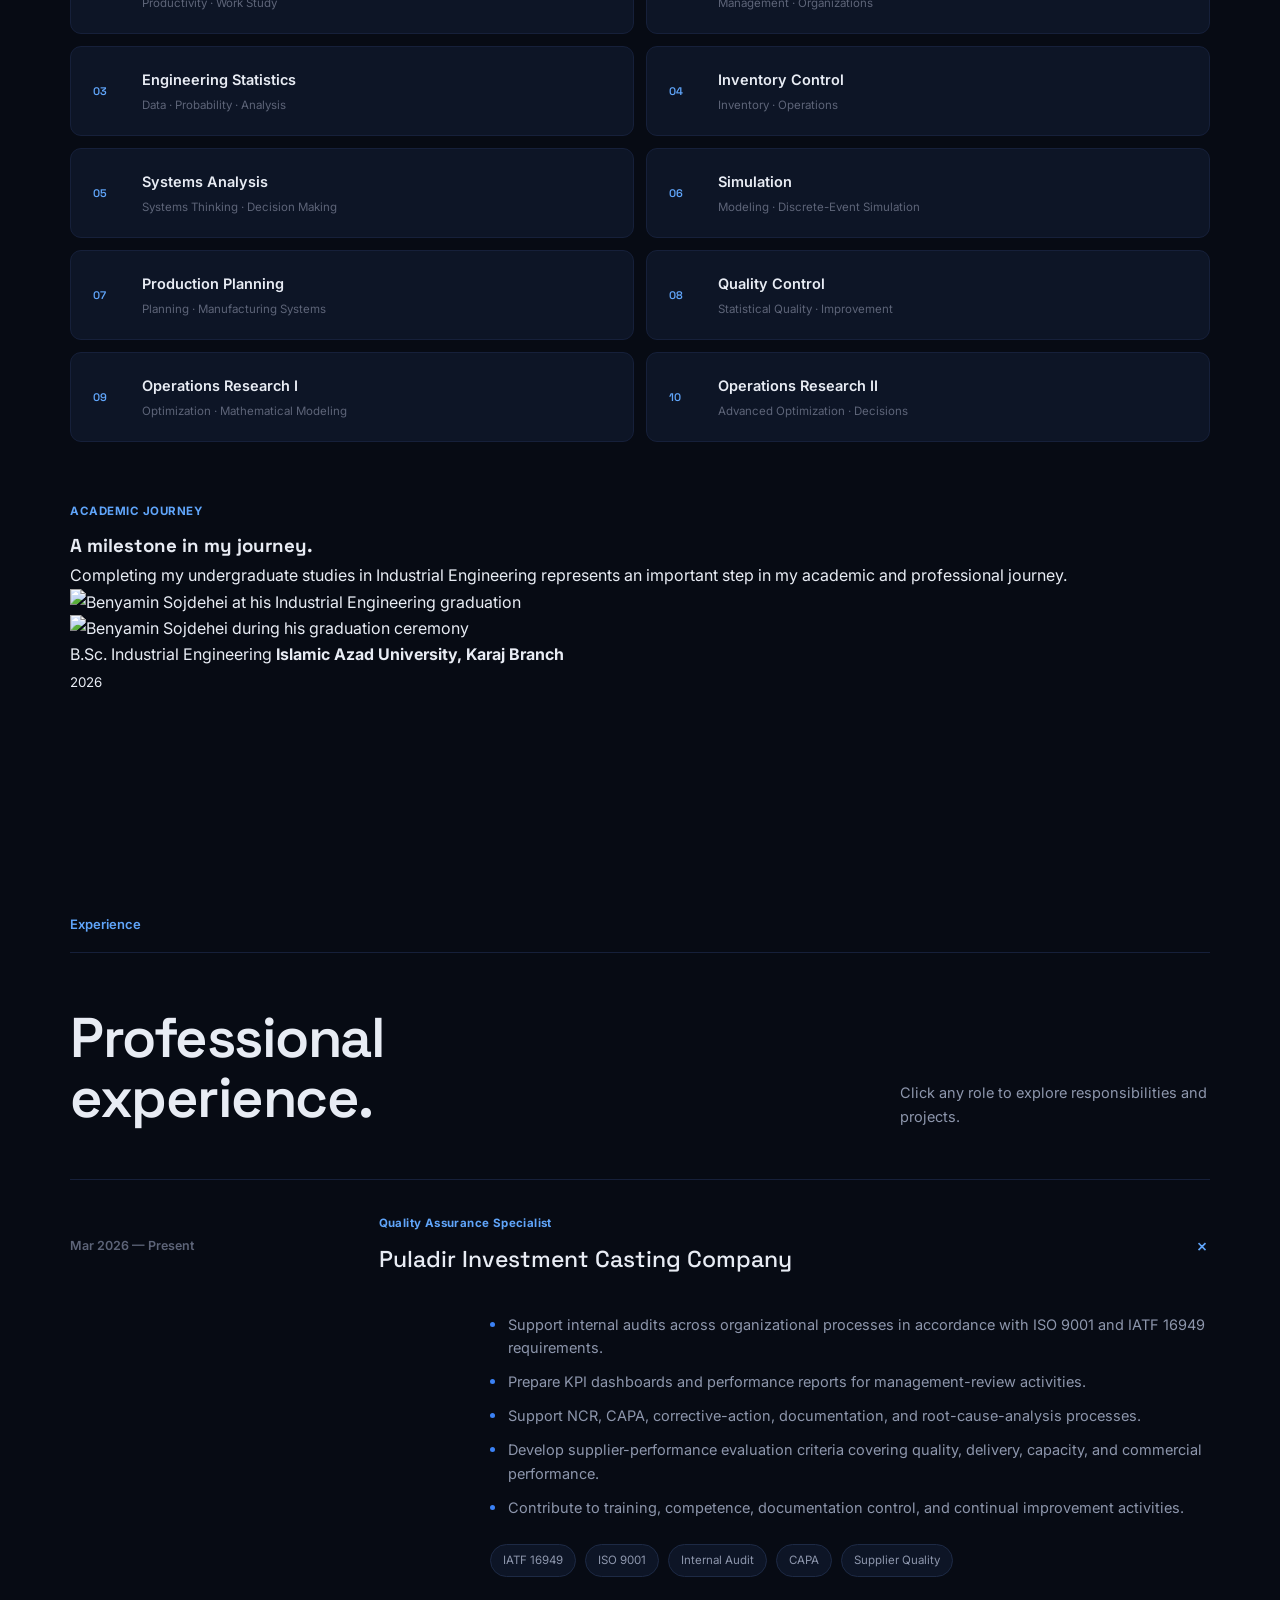
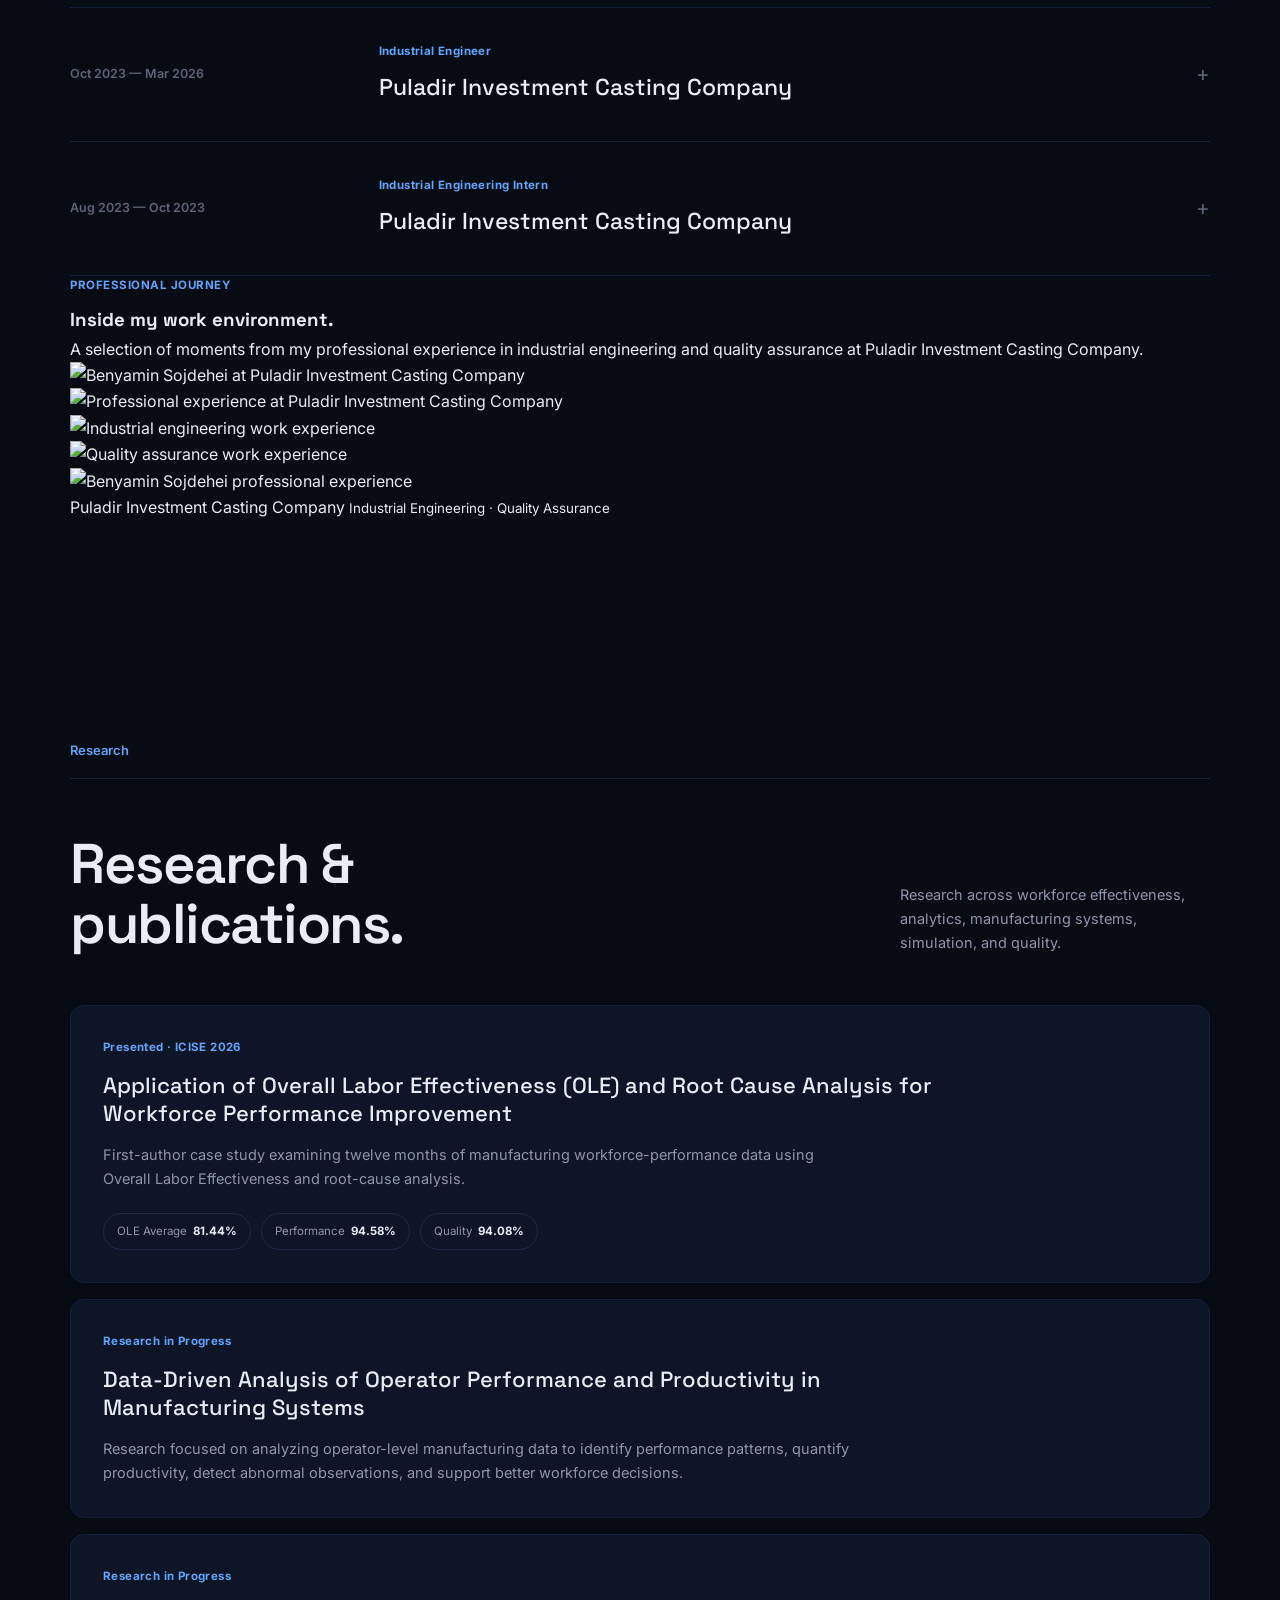
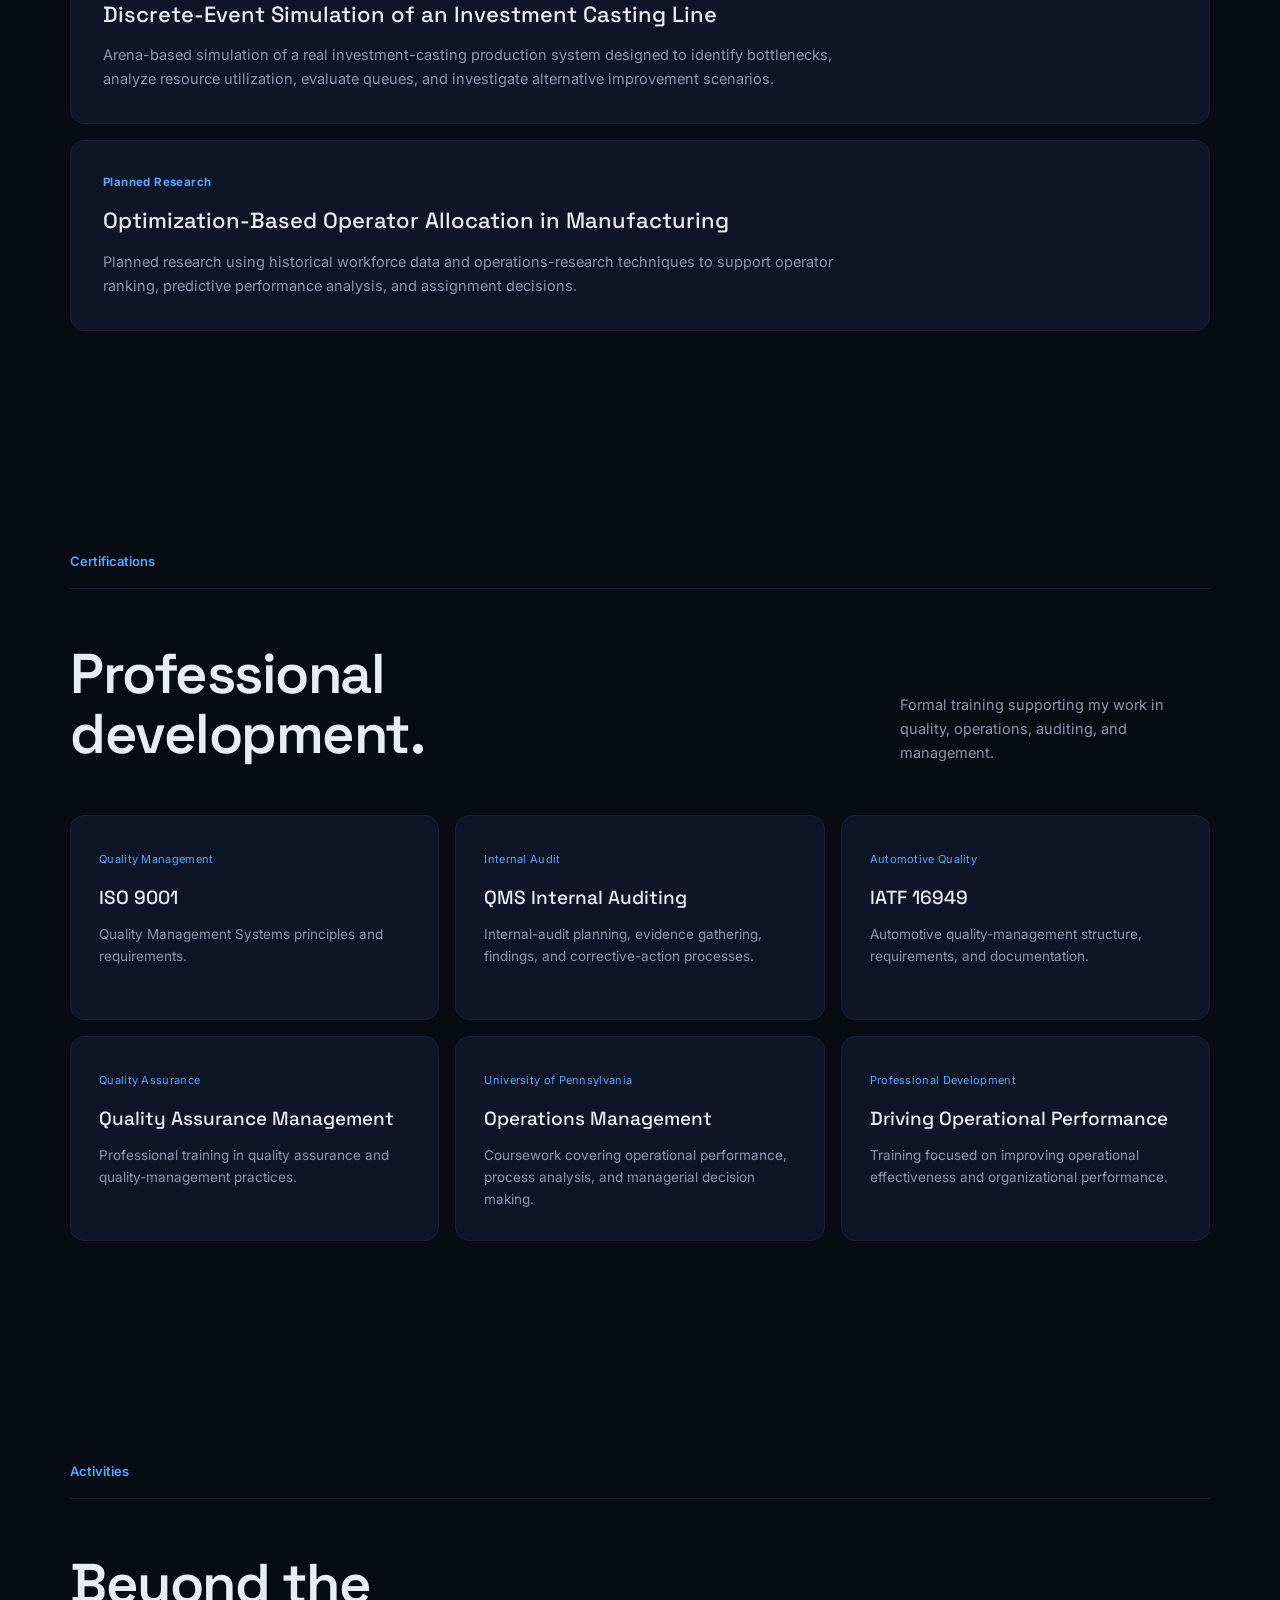
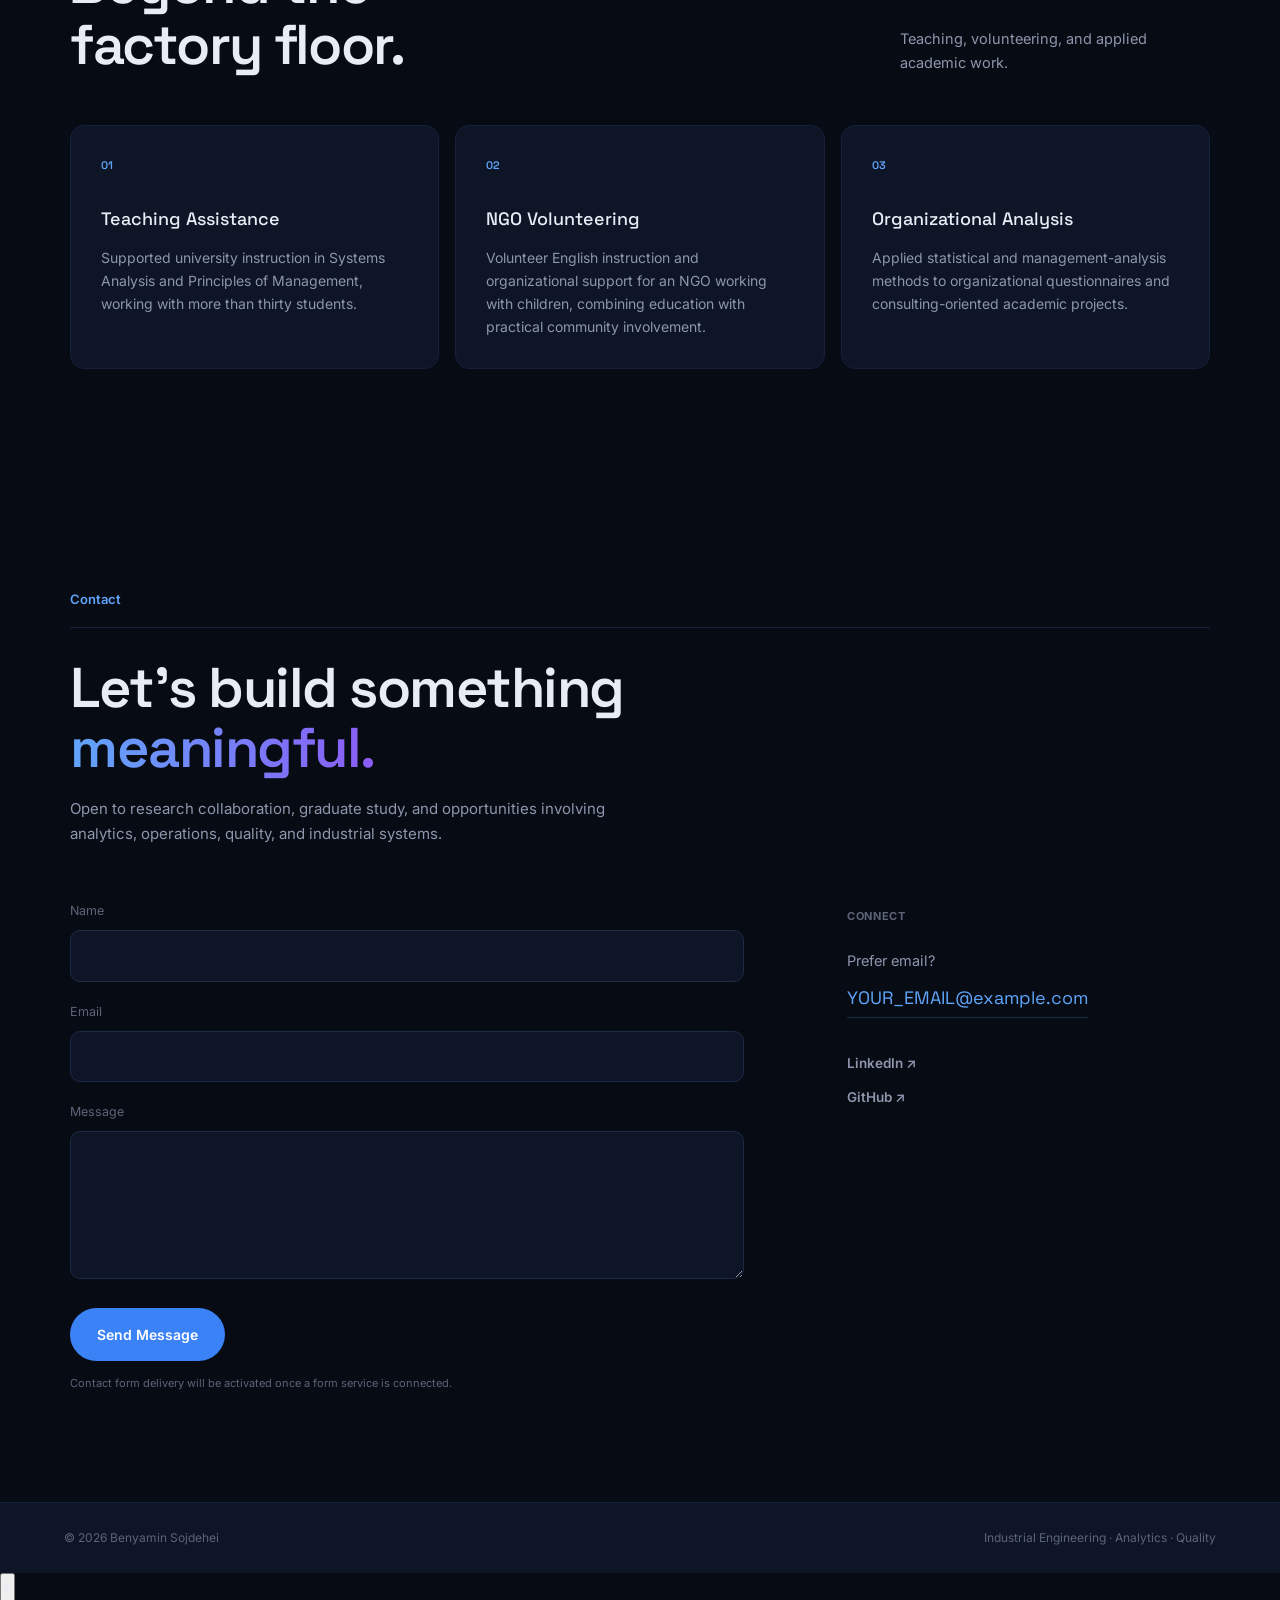
==== commit e5392e6a: "Update index.html" ====
--- a/index.html
+++ b/index.html
@@ -4,17 +4,27 @@
 <head>
     <meta charset="UTF-8">
 
-    <meta name="viewport" content="width=device-width, initial-scale=1.0">
-
-    <title>Benjamin Sojdehei | Industrial Engineering, Analytics & Quality</title>
+    <meta
+        name="viewport"
+        content="width=device-width, initial-scale=1.0"
+    >
+
+    <title>
+        Benyamin Sojdehei | Industrial Engineering, Analytics & Quality
+    </title>
 
     <meta
         name="description"
-        content="Benjamin Sojdehei — Industrial Engineering student and Quality Assurance professional focused on operations research, analytics, simulation, quality systems, and data-driven decision making."
+        content="Benyamin Sojdehei — Industrial Engineering student and Quality Assurance professional interested in operations research, analytics, simulation, quality systems, and data-driven decision making."
     >
 
     <link rel="preconnect" href="https://fonts.googleapis.com">
-    <link rel="preconnect" href="https://fonts.gstatic.com" crossorigin>
+
+    <link
+        rel="preconnect"
+        href="https://fonts.gstatic.com"
+        crossorigin
+    >
 
     <link
         href="https://fonts.googleapis.com/css2?family=Inter:wght@400;500;600;700&family=Space+Grotesk:wght@500;600;700&display=swap"
@@ -38,24 +48,38 @@
         B<span>.</span>SOJDEHEI
     </a>
 
+
     <nav id="nav">
+
         <a href="#home">Home</a>
+
         <a href="#about">About</a>
+
         <a href="#education">Education</a>
+
         <a href="#experience">Experience</a>
+
         <a href="#research">Research</a>
+
         <a href="#certifications">Certifications</a>
+
         <a href="#activities">Activities</a>
+
     </nav>
 
-    <a href="#contact" class="btn btn-solid nav-contact">
+
+    <a
+        href="#contact"
+        class="btn btn-solid nav-contact"
+    >
         Contact
     </a>
+
 
     <button
         id="menu-btn"
         class="menu-btn"
-        aria-label="Toggle navigation menu"
+        aria-label="Toggle navigation"
         aria-expanded="false"
         aria-controls="nav"
     >
@@ -77,7 +101,10 @@
 
 <section class="hero" id="home">
 
-    <div class="hero-grid-bg" aria-hidden="true"></div>
+    <div
+        class="hero-grid-bg"
+        aria-hidden="true"
+    ></div>
 
 
     <div class="hero-text reveal">
@@ -86,21 +113,35 @@
             Industrial Engineering · Analytics · Quality
         </div>
 
+
         <h1>
-            Benjamin<br>
-            <span class="gradient-text">Sojdehei</span>
+
+            Benyamin
+
+            <br>
+
+            <span class="gradient-text">
+                Sojdehei
+            </span>
+
         </h1>
 
+
         <h2 class="hero-role">
-            Industrial Engineer &amp; Quality Assurance Professional
+
+            Industrial Engineer &amp;
+            Quality Assurance Professional
+
         </h2>
 
+
         <div class="rule"></div>
 
+
         <p class="hero-description">
 
-            Final-year Industrial Engineering student and Quality Assurance
-            professional interested in
+            Final-year Industrial Engineering student and
+            Quality Assurance professional interested in
 
             <strong>data-driven decision making</strong>,
 
@@ -112,25 +153,30 @@
 
             <strong>quality systems</strong>.
 
-            My academic and professional work focuses on using quantitative
-            methods to understand complex systems and improve operational
-            performance.
+            My academic and professional work focuses on using
+            quantitative methods to understand complex systems
+            and improve operational performance.
 
         </p>
 
 
         <div class="hero-buttons">
 
-            <a href="#research" class="btn btn-solid">
+            <a
+                href="#research"
+                class="btn btn-solid"
+            >
                 View Research
             </a>
 
+
             <a
-                href="assets/CV.pdf"
+                href="assets/cv/CV.pdf"
                 target="_blank"
                 rel="noopener noreferrer"
                 class="btn btn-outline"
             >
+
                 <svg
                     width="15"
                     height="15"
@@ -153,9 +199,15 @@
 
 
 
-    <div class="hero-visual reveal" aria-hidden="true">
-
-        <svg viewBox="0 0 520 620" class="hero-svg">
+    <div
+        class="hero-visual reveal"
+        aria-hidden="true"
+    >
+
+        <svg
+            viewBox="0 0 520 620"
+            class="hero-svg"
+        >
 
             <defs>
 
@@ -166,8 +218,15 @@
                     x2="1"
                     y2="1"
                 >
-                    <stop offset="0" stop-color="#3B82F6"/>
-                    <stop offset="1" stop-color="#8B5CF6"/>
+                    <stop
+                        offset="0"
+                        stop-color="#3B82F6"
+                    />
+
+                    <stop
+                        offset="1"
+                        stop-color="#8B5CF6"
+                    />
                 </linearGradient>
 
 
@@ -213,8 +272,15 @@
                     x2="0"
                     y2="1"
                 >
-                    <stop offset="0.78" stop-color="white"/>
-                    <stop offset="1" stop-color="black"/>
+                    <stop
+                        offset="0.78"
+                        stop-color="white"
+                    />
+
+                    <stop
+                        offset="1"
+                        stop-color="black"
+                    />
                 </linearGradient>
 
 
@@ -267,6 +333,7 @@
                     opacity="0.5"
                 />
 
+
                 <circle
                     cx="260"
                     cy="290"
@@ -290,6 +357,7 @@
                     >
 
                         <circle r="70"/>
+
                         <circle r="30"/>
 
                         <g id="teeth"></g>
@@ -299,7 +367,7 @@
                 </g>
 
 
-                <!-- Quality Shield -->
+                <!-- Shield -->
 
                 <g transform="translate(260,290)">
 
@@ -309,6 +377,7 @@
                         stroke="url(#grad1)"
                         stroke-width="2.5"
                     />
+
 
                     <path
                         d="M-24 6 L-6 26 L28 -18"
@@ -322,12 +391,14 @@
                 </g>
 
 
-                <!-- Orbiting Nodes -->
-
                 <circle cx="130" cy="150" r="4" fill="#60A5FA"/>
+
                 <circle cx="400" cy="180" r="3" fill="#8B5CF6"/>
+
                 <circle cx="410" cy="380" r="4" fill="#60A5FA"/>
+
                 <circle cx="120" cy="410" r="3" fill="#8B5CF6"/>
+
                 <circle cx="260" cy="70" r="3" fill="#60A5FA"/>
 
             </g>
@@ -341,7 +412,7 @@
 
 
 <!-- =====================================================
-     SKILLS MARQUEE
+     SKILLS
 ===================================================== -->
 
 <div class="marquee-container">
@@ -351,34 +422,59 @@
         <div class="marquee-group">
 
             <span class="pill">SQL Server</span>
+
             <span class="pill">C#</span>
+
             <span class="pill">VBA</span>
+
             <span class="pill">Power BI</span>
+
             <span class="pill">Arena</span>
+
             <span class="pill">AnyLogic</span>
+
             <span class="pill">Operations Research</span>
+
             <span class="pill">Simulation</span>
+
             <span class="pill">ISO 9001</span>
+
             <span class="pill">IATF 16949</span>
+
             <span class="pill">RCA / 8D</span>
+
             <span class="pill">TOPSIS</span>
 
         </div>
 
 
-        <div class="marquee-group" aria-hidden="true">
+        <div
+            class="marquee-group"
+            aria-hidden="true"
+        >
 
             <span class="pill">SQL Server</span>
+
             <span class="pill">C#</span>
+
             <span class="pill">VBA</span>
+
             <span class="pill">Power BI</span>
+
             <span class="pill">Arena</span>
+
             <span class="pill">AnyLogic</span>
+
             <span class="pill">Operations Research</span>
+
             <span class="pill">Simulation</span>
+
             <span class="pill">ISO 9001</span>
+
             <span class="pill">IATF 16949</span>
+
             <span class="pill">RCA / 8D</span>
+
             <span class="pill">TOPSIS</span>
 
         </div>
@@ -417,28 +513,30 @@
 
             <p>
 
-                I'm a final-year B.Sc. Industrial Engineering student and
-                Quality Assurance professional at Pouladir Investment Casting
-                Company.
+                I'm a final-year B.Sc. Industrial Engineering student
+                and Quality Assurance professional at
+                Puladir Investment Casting Company.
 
             </p>
 
 
             <p>
 
-                My interests sit at the intersection of operations research,
-                business and industrial analytics, quality management,
-                process simulation, and data-driven decision making.
+                My interests sit at the intersection of operations
+                research, business and industrial analytics,
+                quality management, process simulation,
+                and data-driven decision making.
 
             </p>
 
 
             <p>
 
-                Alongside my university studies, I have worked directly with
-                manufacturing data, operator-performance measurement,
-                production systems, internal auditing, supplier quality,
-                productivity analysis, and continuous improvement.
+                Alongside my university studies, I have worked directly
+                with manufacturing data, operator-performance
+                measurement, production systems, internal auditing,
+                supplier quality, productivity analysis,
+                and continuous improvement.
 
             </p>
 
@@ -481,14 +579,23 @@
             <div class="tag-row">
 
                 <span class="tag">Operations Research</span>
+
                 <span class="tag">Data Analysis</span>
+
                 <span class="tag">Discrete-Event Simulation</span>
+
                 <span class="tag">Production Planning</span>
+
                 <span class="tag">Time Study</span>
+
                 <span class="tag">IATF 16949</span>
+
                 <span class="tag">ISO 9001</span>
+
                 <span class="tag">Root Cause Analysis</span>
+
                 <span class="tag">Supplier Quality</span>
+
                 <span class="tag">KPI Reporting</span>
 
             </div>
@@ -496,9 +603,10 @@
 
             <p class="about-footnote">
 
-                My long-term academic interests include business analytics,
-                optimization, operations research, data-driven modeling,
-                decision making, and manufacturing systems.
+                My long-term academic interests include business
+                analytics, optimization, operations research,
+                data-driven modeling, decision making,
+                and manufacturing systems.
 
             </p>
 
@@ -544,7 +652,13 @@
 
 
             <p class="edu-school">
-                Islamic Azad University, Karaj Branch
+
+                Islamic Azad University,
+
+                <br>
+
+                Karaj Branch
+
             </p>
 
         </div>
@@ -560,30 +674,34 @@
 
             <p>
 
-                I was drawn to Industrial Engineering because it combines
-                analytical thinking, optimization, management, and practical
-                problem solving within one multidisciplinary field.
+                I was drawn to Industrial Engineering because it
+                combines analytical thinking, optimization,
+                management, and practical problem solving within
+                one multidisciplinary field.
 
             </p>
 
 
             <p>
 
-                What particularly interests me is the ability to use
-                quantitative methods and data to understand complex systems,
-                identify inefficiencies, optimize resources, and support better
-                managerial and operational decisions.
+                What particularly interests me is the ability to
+                use quantitative methods and data to understand
+                complex systems, identify inefficiencies, optimize
+                resources, and support better managerial and
+                operational decisions.
 
             </p>
 
 
             <p>
 
-                Throughout my undergraduate studies, I became especially
-                interested in operations research, engineering statistics,
-                simulation, production systems, and systems analysis. These
-                subjects gradually shaped my research interests in analytics,
-                optimization, and data-driven decision making.
+                Throughout my undergraduate studies, I became
+                especially interested in operations research,
+                engineering statistics, simulation, production
+                systems, and systems analysis. These subjects
+                gradually shaped my research interests in
+                analytics, optimization, and data-driven
+                decision making.
 
             </p>
 
@@ -606,7 +724,7 @@
                 </span>
 
                 <h3>
-                    Consistent academic progress.
+                    Stronger performance in my advanced studies.
                 </h3>
 
             </div>
@@ -614,15 +732,16 @@
 
             <p>
 
-                My academic performance improved substantially during the
-                later stages of my undergraduate studies.
+                My academic performance improved substantially
+                during the later stages of my undergraduate
+                studies.
 
             </p>
 
         </div>
 
 
-        <div class="gpa-grid education-gpa-grid reveal">
+        <div class="gpa-grid reveal">
 
             <div class="gpa-box">
 
@@ -669,7 +788,7 @@
                 </span>
 
                 <small>
-                    4.0 equivalent
+                    4.0 scale
                 </small>
 
             </div>
@@ -686,7 +805,7 @@
                 </span>
 
                 <small>
-                    4.0 equivalent
+                    4.0 scale
                 </small>
 
             </div>
@@ -718,9 +837,9 @@
 
             <p>
 
-                Coursework that most strongly shaped my interests in
-                quantitative analysis, optimization, management, and
-                operations.
+                Coursework that most strongly shaped my interests
+                in quantitative analysis, optimization,
+                management, and operations.
 
             </p>
 
@@ -737,6 +856,7 @@
                 </span>
 
                 <div>
+
                     <h3>
                         Work &amp; Time Measurement
                     </h3>
@@ -744,6 +864,7 @@
                     <p>
                         Productivity · Work Study
                     </p>
+
                 </div>
 
             </div>
@@ -757,6 +878,7 @@
                 </span>
 
                 <div>
+
                     <h3>
                         Principles of Management
                     </h3>
@@ -764,6 +886,7 @@
                     <p>
                         Management · Organizations
                     </p>
+
                 </div>
 
             </div>
@@ -777,6 +900,7 @@
                 </span>
 
                 <div>
+
                     <h3>
                         Engineering Statistics
                     </h3>
@@ -784,6 +908,7 @@
                     <p>
                         Data · Probability · Analysis
                     </p>
+
                 </div>
 
             </div>
@@ -797,6 +922,7 @@
                 </span>
 
                 <div>
+
                     <h3>
                         Inventory Control
                     </h3>
@@ -804,6 +930,7 @@
                     <p>
                         Inventory · Operations
                     </p>
+
                 </div>
 
             </div>
@@ -817,6 +944,7 @@
                 </span>
 
                 <div>
+
                     <h3>
                         Systems Analysis
                     </h3>
@@ -824,6 +952,7 @@
                     <p>
                         Systems Thinking · Decision Making
                     </p>
+
                 </div>
 
             </div>
@@ -837,6 +966,7 @@
                 </span>
 
                 <div>
+
                     <h3>
                         Simulation
                     </h3>
@@ -844,6 +974,7 @@
                     <p>
                         Modeling · Discrete-Event Simulation
                     </p>
+
                 </div>
 
             </div>
@@ -857,6 +988,7 @@
                 </span>
 
                 <div>
+
                     <h3>
                         Production Planning
                     </h3>
@@ -864,6 +996,7 @@
                     <p>
                         Planning · Manufacturing Systems
                     </p>
+
                 </div>
 
             </div>
@@ -877,6 +1010,7 @@
                 </span>
 
                 <div>
+
                     <h3>
                         Quality Control
                     </h3>
@@ -884,6 +1018,7 @@
                     <p>
                         Statistical Quality · Improvement
                     </p>
+
                 </div>
 
             </div>
@@ -897,6 +1032,7 @@
                 </span>
 
                 <div>
+
                     <h3>
                         Operations Research I
                     </h3>
@@ -904,6 +1040,7 @@
                     <p>
                         Optimization · Mathematical Modeling
                     </p>
+
                 </div>
 
             </div>
@@ -917,6 +1054,7 @@
                 </span>
 
                 <div>
+
                     <h3>
                         Operations Research II
                     </h3>
@@ -924,15 +1062,96 @@
                     <p>
                         Advanced Optimization · Decisions
                     </p>
+
                 </div>
 
             </div>
 
-
         </div>
 
     </div>
 
+
+
+    <!-- Graduation Photos -->
+
+    <div class="graduation-section">
+
+        <div class="graduation-header reveal">
+
+            <div>
+
+                <span class="education-subtitle">
+                    Academic Journey
+                </span>
+
+                <h3>
+                    A milestone in my journey.
+                </h3>
+
+            </div>
+
+
+            <p>
+
+                Completing my undergraduate studies in
+                Industrial Engineering represents an important
+                step in my academic and professional journey.
+
+            </p>
+
+        </div>
+
+
+        <div class="graduation-gallery reveal">
+
+
+            <figure class="graduation-photo-wrapper">
+
+                <img
+                    src="assets/images/graduation/graduation-1.jpg"
+                    alt="Benyamin Sojdehei at his Industrial Engineering graduation"
+                    class="gallery-image"
+                >
+
+            </figure>
+
+
+            <figure class="graduation-photo-wrapper">
+
+                <img
+                    src="assets/images/graduation/graduation-2.jpg"
+                    alt="Benyamin Sojdehei during his graduation ceremony"
+                    class="gallery-image"
+                >
+
+            </figure>
+
+        </div>
+
+
+        <div class="graduation-caption reveal">
+
+            <div>
+
+                <span>
+                    B.Sc. Industrial Engineering
+                </span>
+
+                <strong>
+                    Islamic Azad University, Karaj Branch
+                </strong>
+
+            </div>
+
+
+            <small>
+                2026
+            </small>
+
+        </div>
+
+    </div>
 
 </section>
 
@@ -952,9 +1171,15 @@
     <div class="section-title reveal">
 
         <h2 class="section-heading">
-            Professional<br>
+
+            Professional
+
+            <br>
+
             experience.
+
         </h2>
+
 
         <p>
             Click any role to explore responsibilities and projects.
@@ -964,10 +1189,13 @@
 
 
 
-    <div class="timeline" id="timeline">
-
-
-        <!-- QA -->
+    <div
+        class="timeline"
+        id="timeline"
+    >
+
+
+        <!-- QA Specialist -->
 
         <article class="timeline-item">
 
@@ -988,7 +1216,7 @@
                     </span>
 
                     <h3>
-                        Pouladir Investment Casting Company
+                        Puladir Investment Casting Company
                     </h3>
 
                 </div>
@@ -1008,31 +1236,46 @@
                     <ul>
 
                         <li>
+
                             Support internal audits across organizational
-                            processes in accordance with ISO 9001 and
-                            IATF 16949 requirements.
+                            processes in accordance with ISO 9001
+                            and IATF 16949 requirements.
+
                         </li>
 
+
                         <li>
-                            Prepare KPI dashboards and performance reports
-                            for management-review activities.
+
+                            Prepare KPI dashboards and performance
+                            reports for management-review activities.
+
                         </li>
 
+
                         <li>
-                            Support NCR, CAPA, documentation, corrective-action,
-                            and root-cause-analysis processes.
+
+                            Support NCR, CAPA, corrective-action,
+                            documentation, and root-cause-analysis
+                            processes.
+
                         </li>
 
+
                         <li>
-                            Develop supplier-performance evaluation criteria,
-                            including quality, delivery, capacity, and process
-                            performance.
+
+                            Develop supplier-performance evaluation
+                            criteria covering quality, delivery,
+                            capacity, and commercial performance.
+
                         </li>
 
+
                         <li>
-                            Contribute to employee training, competence,
-                            documentation control, and continual-improvement
-                            activities.
+
+                            Contribute to training, competence,
+                            documentation control, and continual
+                            improvement activities.
+
                         </li>
 
                     </ul>
@@ -1040,11 +1283,25 @@
 
                     <div class="tag-row small">
 
-                        <span class="tag">IATF 16949</span>
-                        <span class="tag">ISO 9001</span>
-                        <span class="tag">Internal Audit</span>
-                        <span class="tag">CAPA</span>
-                        <span class="tag">Supplier Quality</span>
+                        <span class="tag">
+                            IATF 16949
+                        </span>
+
+                        <span class="tag">
+                            ISO 9001
+                        </span>
+
+                        <span class="tag">
+                            Internal Audit
+                        </span>
+
+                        <span class="tag">
+                            CAPA
+                        </span>
+
+                        <span class="tag">
+                            Supplier Quality
+                        </span>
 
                     </div>
 
@@ -1056,7 +1313,7 @@
 
 
 
-        <!-- IE -->
+        <!-- Industrial Engineer -->
 
         <article class="timeline-item">
 
@@ -1077,7 +1334,7 @@
                     </span>
 
                     <h3>
-                        Pouladir Investment Casting Company
+                        Puladir Investment Casting Company
                     </h3>
 
                 </div>
@@ -1097,29 +1354,47 @@
                     <ul>
 
                         <li>
-                            Conducted time studies and developed standard
-                            production times for manufacturing operations.
+
+                            Conducted time studies and developed
+                            standard production times for
+                            manufacturing operations.
+
                         </li>
 
+
                         <li>
-                            Built operation process charts and analyzed
-                            operator productivity and performance.
+
+                            Built operation process charts and
+                            analyzed operator productivity
+                            and performance.
+
                         </li>
 
+
                         <li>
-                            Developed Excel and VBA-based tools for
-                            shop-floor data collection and analysis.
+
+                            Developed Excel and VBA-based tools
+                            for shop-floor data collection
+                            and analysis.
+
                         </li>
 
+
                         <li>
-                            Participated in process redesign and KPI
-                            development for manufacturing operations.
+
+                            Participated in process redesign
+                            and KPI development for manufacturing
+                            operations.
+
                         </li>
 
+
                         <li>
-                            Co-developed an Arena-based discrete-event
-                            simulation model of the investment casting
-                            production system.
+
+                            Co-developed an Arena-based
+                            discrete-event simulation of the
+                            investment casting production system.
+
                         </li>
 
                     </ul>
@@ -1127,11 +1402,25 @@
 
                     <div class="tag-row small">
 
-                        <span class="tag">Time Study</span>
-                        <span class="tag">VBA</span>
-                        <span class="tag">Simulation</span>
-                        <span class="tag">KPI Analysis</span>
-                        <span class="tag">OPC</span>
+                        <span class="tag">
+                            Time Study
+                        </span>
+
+                        <span class="tag">
+                            VBA
+                        </span>
+
+                        <span class="tag">
+                            Simulation
+                        </span>
+
+                        <span class="tag">
+                            KPI Analysis
+                        </span>
+
+                        <span class="tag">
+                            OPC
+                        </span>
 
                     </div>
 
@@ -1164,7 +1453,7 @@
                     </span>
 
                     <h3>
-                        Pouladir Investment Casting Company
+                        Puladir Investment Casting Company
                     </h3>
 
                 </div>
@@ -1184,14 +1473,20 @@
                     <ul>
 
                         <li>
+
                             Gained practical exposure to industrial
-                            engineering activities in an investment-casting
-                            manufacturing environment.
+                            engineering activities in an
+                            investment-casting manufacturing
+                            environment.
+
                         </li>
 
+
                         <li>
+
                             Assisted with production-data collection,
-                            time study, and process-analysis activities.
+                            time study, and process analysis.
+
                         </li>
 
                     </ul>
@@ -1199,9 +1494,17 @@
 
                     <div class="tag-row small">
 
-                        <span class="tag">Industrial Engineering</span>
-                        <span class="tag">Manufacturing</span>
-                        <span class="tag">Data Collection</span>
+                        <span class="tag">
+                            Industrial Engineering
+                        </span>
+
+                        <span class="tag">
+                            Manufacturing
+                        </span>
+
+                        <span class="tag">
+                            Data Collection
+                        </span>
 
                     </div>
 
@@ -1212,79 +1515,121 @@
         </article>
 
 
-
-        <!-- Consulting -->
-
-        <article class="timeline-item">
-
-            <button
-                class="timeline-head"
-                aria-expanded="false"
+    </div>
+
+
+
+    <!-- Experience Gallery -->
+
+    <div class="experience-gallery-section">
+
+        <div class="experience-gallery-header reveal">
+
+            <div>
+
+                <span class="education-subtitle">
+                    Professional Journey
+                </span>
+
+                <h3>
+                    Inside my work environment.
+                </h3>
+
+            </div>
+
+
+            <p>
+
+                A selection of moments from my professional
+                experience in industrial engineering and
+                quality assurance at Puladir Investment
+                Casting Company.
+
+            </p>
+
+        </div>
+
+
+
+        <div class="experience-gallery-grid reveal">
+
+
+            <figure
+                class="experience-photo-item
+                       experience-photo-featured"
             >
 
-                <div class="timeline-date">
-                    2025 — Present
-                </div>
-
-
-                <div class="timeline-main">
-
-                    <span class="timeline-tag">
-                        Project-Based Consulting
-                    </span>
-
-                    <h3>
-                        Applied Academic Projects
-                    </h3>
-
-                </div>
-
-
-                <span class="chevron">
-                    +
-                </span>
-
-            </button>
-
-
-            <div class="timeline-body">
-
-                <div class="timeline-content">
-
-                    <ul>
-
-                        <li>
-                            Participated in industry-oriented projects under
-                            academic supervision.
-                        </li>
-
-                        <li>
-                            Contributed to an EFQM-based organizational
-                            assessment project involving MAPNA Modkaran.
-                        </li>
-
-                        <li>
-                            Applied industrial-engineering and management
-                            concepts to organizational analysis.
-                        </li>
-
-                    </ul>
-
-
-                    <div class="tag-row small">
-
-                        <span class="tag">EFQM</span>
-                        <span class="tag">Consulting</span>
-                        <span class="tag">Organizational Analysis</span>
-
-                    </div>
-
-                </div>
-
-            </div>
-
-        </article>
-
+                <img
+                    src="assets/images/experience/experience-1.jpg"
+                    alt="Benyamin Sojdehei at Puladir Investment Casting Company"
+                    class="experience-photo gallery-image"
+                >
+
+            </figure>
+
+
+
+            <figure class="experience-photo-item">
+
+                <img
+                    src="assets/images/experience/experience-2.jpg"
+                    alt="Professional experience at Puladir Investment Casting Company"
+                    class="experience-photo gallery-image"
+                >
+
+            </figure>
+
+
+
+            <figure class="experience-photo-item">
+
+                <img
+                    src="assets/images/experience/experience-3.jpg"
+                    alt="Industrial engineering work experience"
+                    class="experience-photo gallery-image"
+                >
+
+            </figure>
+
+
+
+            <figure class="experience-photo-item">
+
+                <img
+                    src="assets/images/experience/experience-4.jpg"
+                    alt="Quality assurance work experience"
+                    class="experience-photo gallery-image"
+                >
+
+            </figure>
+
+
+
+            <figure class="experience-photo-item">
+
+                <img
+                    src="assets/images/experience/experience-5.jpg"
+                    alt="Benyamin Sojdehei professional experience"
+                    class="experience-photo gallery-image"
+                >
+
+            </figure>
+
+
+        </div>
+
+
+        <div class="experience-gallery-caption reveal">
+
+            <span>
+                Puladir Investment Casting Company
+            </span>
+
+            <small>
+                Industrial Engineering · Quality Assurance
+            </small>
+
+        </div>
 
     </div>
 
@@ -1306,13 +1651,22 @@
     <div class="section-title reveal">
 
         <h2 class="section-heading">
-            Research &amp;<br>
+
+            Research &amp;
+
+            <br>
+
             publications.
+
         </h2>
 
+
         <p>
-            Research across workforce effectiveness, analytics,
-            manufacturing systems, simulation, and quality.
+
+            Research across workforce effectiveness,
+            analytics, manufacturing systems,
+            simulation, and quality.
+
         </p>
 
     </div>
@@ -1321,8 +1675,6 @@
 
     <div class="research-list">
 
-
-        <!-- OLE -->
 
         <article class="research-card reveal">
 
@@ -1330,19 +1682,22 @@
                 Presented · ICISE 2026
             </div>
 
+
             <h3>
 
-                Application of Overall Labor Effectiveness (OLE) and
-                Root Cause Analysis for Workforce Performance Improvement
+                Application of Overall Labor Effectiveness (OLE)
+                and Root Cause Analysis for Workforce
+                Performance Improvement
 
             </h3>
 
 
             <p>
 
-                First-author case study examining twelve months of
-                manufacturing workforce-performance data using Overall Labor
-                Effectiveness and root-cause analysis.
+                First-author case study examining twelve months
+                of manufacturing workforce-performance data
+                using Overall Labor Effectiveness and
+                root-cause analysis.
 
             </p>
 
@@ -1350,15 +1705,18 @@
             <div class="research-metrics">
 
                 <span>
-                    OLE Average <strong>81.44%</strong>
+                    OLE Average
+                    <strong>81.44%</strong>
                 </span>
 
                 <span>
-                    Performance <strong>94.58%</strong>
+                    Performance
+                    <strong>94.58%</strong>
                 </span>
 
                 <span>
-                    Quality <strong>94.08%</strong>
+                    Quality
+                    <strong>94.08%</strong>
                 </span>
 
             </div>
@@ -1366,8 +1724,6 @@
         </article>
 
 
-
-        <!-- Productivity -->
 
         <article class="research-card reveal">
 
@@ -1375,16 +1731,21 @@
                 Research in Progress
             </div>
 
+
             <h3>
-                Data-Driven Analysis of Operator Performance and Productivity
-                in Manufacturing Systems
+
+                Data-Driven Analysis of Operator Performance
+                and Productivity in Manufacturing Systems
+
             </h3>
 
+
             <p>
 
-                Research focused on analyzing operator-level manufacturing
-                data to identify performance patterns, quantify productivity,
-                detect abnormal observations, and support better workforce
+                Research focused on analyzing operator-level
+                manufacturing data to identify performance
+                patterns, quantify productivity, detect abnormal
+                observations, and support better workforce
                 decisions.
 
             </p>
@@ -1392,8 +1753,6 @@
         </article>
 
 
-
-        <!-- Simulation -->
 
         <article class="research-card reveal">
 
@@ -1401,24 +1760,28 @@
                 Research in Progress
             </div>
 
+
             <h3>
-                Discrete-Event Simulation of an Investment Casting Line
+
+                Discrete-Event Simulation of an
+                Investment Casting Line
+
             </h3>
 
+
             <p>
 
-                Arena-based simulation of a real investment-casting production
-                system designed to identify bottlenecks, analyze resource
-                utilization, evaluate queues, and investigate alternative
-                improvement scenarios.
+                Arena-based simulation of a real
+                investment-casting production system designed
+                to identify bottlenecks, analyze resource
+                utilization, evaluate queues, and investigate
+                alternative improvement scenarios.
 
             </p>
 
         </article>
 
 
-
-        <!-- OR Allocation -->
 
         <article class="research-card reveal">
 
@@ -1426,15 +1789,21 @@
                 Planned Research
             </div>
 
+
             <h3>
-                Optimization-Based Operator Allocation in Manufacturing
+
+                Optimization-Based Operator Allocation
+                in Manufacturing
+
             </h3>
 
+
             <p>
 
-                Planned research using historical workforce data and
-                operations-research techniques to support operator ranking,
-                predictive performance analysis, and assignment decisions.
+                Planned research using historical workforce
+                data and operations-research techniques to
+                support operator ranking, predictive performance
+                analysis, and assignment decisions.
 
             </p>
 
@@ -1461,13 +1830,21 @@
     <div class="section-title reveal">
 
         <h2 class="section-heading">
-            Professional<br>
+
+            Professional
+
+            <br>
+
             development.
+
         </h2>
 
+
         <p>
-            Formal training supporting my work in quality,
-            operations, auditing, and management.
+
+            Formal training supporting my work in
+            quality, operations, auditing, and management.
+
         </p>
 
     </div>
@@ -1488,7 +1865,8 @@
             </h3>
 
             <p>
-                Quality Management Systems principles and requirements.
+                Quality Management Systems principles
+                and requirements.
             </p>
 
         </article>
@@ -1506,8 +1884,8 @@
             </h3>
 
             <p>
-                Internal-audit planning, evidence gathering, findings,
-                and corrective-action processes.
+                Internal-audit planning, evidence gathering,
+                findings, and corrective-action processes.
             </p>
 
         </article>
@@ -1544,8 +1922,8 @@
             </h3>
 
             <p>
-                Professional training in quality assurance and
-                quality-management practices.
+                Professional training in quality assurance
+                and quality-management practices.
             </p>
 
         </article>
@@ -1609,12 +1987,21 @@
     <div class="section-title reveal">
 
         <h2 class="section-heading">
-            Beyond the<br>
+
+            Beyond the
+
+            <br>
+
             factory floor.
+
         </h2>
 
+
         <p>
-            Teaching, volunteering, and applied academic work.
+
+            Teaching, volunteering, and applied
+            academic work.
+
         </p>
 
     </div>
@@ -1629,16 +2016,18 @@
             <div class="activity-icon">
                 01
             </div>
+
 
             <h3>
                 Teaching Assistance
             </h3>
 
+
             <p>
 
-                Supported university instruction in Systems Analysis and
-                Principles of Management, working with more than thirty
-                students.
+                Supported university instruction in
+                Systems Analysis and Principles of Management,
+                working with more than thirty students.
 
             </p>
 
@@ -1651,16 +2040,19 @@
             <div class="activity-icon">
                 02
             </div>
+
 
             <h3>
                 NGO Volunteering
             </h3>
 
+
             <p>
 
-                Volunteer English instruction and organizational support for
-                an NGO working with children, combining education with
-                practical community involvement.
+                Volunteer English instruction and organizational
+                support for an NGO working with children,
+                combining education with practical
+                community involvement.
 
             </p>
 
@@ -1673,16 +2065,18 @@
             <div class="activity-icon">
                 03
             </div>
+
 
             <h3>
                 Organizational Analysis
             </h3>
 
+
             <p>
 
-                Applied statistical and management-analysis methods to
-                organizational questionnaires and consulting-oriented
-                academic projects.
+                Applied statistical and management-analysis
+                methods to organizational questionnaires and
+                consulting-oriented academic projects.
 
             </p>
 
@@ -1722,8 +2116,8 @@
     <p class="contact-sub reveal">
 
         Open to research collaboration, graduate study,
-        and opportunities involving analytics, operations,
-        quality, and industrial systems.
+        and opportunities involving analytics,
+        operations, quality, and industrial systems.
 
     </p>
 
@@ -1753,7 +2147,6 @@
             </div>
 
 
-
             <div class="form-row">
 
                 <label for="email">
@@ -1770,7 +2163,6 @@
             </div>
 
 
-
             <div class="form-row">
 
                 <label for="message">
@@ -1794,8 +2186,12 @@
                 Send Message
             </button>
 
+
             <p class="form-note">
-                Contact form delivery will be activated once a form service is connected.
+
+                Contact form delivery will be activated
+                once a form service is connected.
+
             </p>
 
         </form>
@@ -1830,6 +2226,7 @@
                     LinkedIn ↗
                 </a>
 
+
                 <a
                     href="https://github.com/BenyaminSojdehei"
                     target="_blank"
@@ -1858,7 +2255,7 @@
 <footer>
 
     <span>
-        © 2026 Benjamin Sojdehei
+        © 2026 Benyamin Sojdehei
     </span>
 
     <span>
@@ -1868,6 +2265,36 @@
 </footer>
 
 
+
+<!-- =====================================================
+     IMAGE LIGHTBOX
+===================================================== -->
+
+<div
+    class="photo-lightbox"
+    id="photo-lightbox"
+    aria-hidden="true"
+>
+
+    <button
+        class="photo-lightbox-close"
+        id="photo-lightbox-close"
+        aria-label="Close image"
+    >
+        ×
+    </button>
+
+
+    <img
+        id="photo-lightbox-image"
+        src=""
+        alt=""
+    >
+
+</div>
+
+
+
 <script src="script.js"></script>
 
 </body>
--- a/style.css
+++ b/style.css
@@ -1,1090 +1,2986 @@
+/* =====================================================
+   RESET
+===================================================== */
+
 * {
     margin: 0;
     padding: 0;
     box-sizing: border-box;
 }
 
+
 :root {
+
     --bg: #070B14;
+
     --bg-elevated: #0D1526;
+
     --bg-elevated-2: #111C33;
+
     --border: #1D2A45;
+
     --border-soft: #16203A;
 
+
     --blue: #3B82F6;
+
     --blue-light: #60A5FA;
+
     --violet: #8B5CF6;
 
+
     --text: #E8ECF4;
+
     --text-muted: #8D96AC;
+
     --text-dim: #5D6478;
 
+
     --radius: 14px;
-}
+
+    --section-width: 1140px;
+
+}
+
 
 html {
     scroll-behavior: smooth;
-}
+    scroll-padding-top: 90px;
+}
+
 
 body {
+
     background: var(--bg);
+
     color: var(--text);
+
     font-family: "Inter", sans-serif;
+
     line-height: 1.65;
+
     font-size: 16px;
-}
+
+    overflow-x: hidden;
+
+}
+
 
 a {
+
     color: inherit;
+
     text-decoration: none;
-}
-
-h1, h2, h3, .logo {
+
+}
+
+
+button,
+input,
+textarea {
+
+    font: inherit;
+
+}
+
+
+button {
+    color: inherit;
+}
+
+
+h1,
+h2,
+h3,
+.logo {
+
     font-family: "Space Grotesk", sans-serif;
-}
+
+}
+
+
+::selection {
+
+    background: rgba(59, 130, 246, .35);
+
+    color: #fff;
+
+}
+
 
 .gradient-text {
-    background: linear-gradient(90deg, var(--blue-light), var(--violet));
+
+    background: linear-gradient(
+        90deg,
+        var(--blue-light),
+        var(--violet)
+    );
+
     -webkit-background-clip: text;
+
     background-clip: text;
+
     color: transparent;
-}
-
-
-/* BUTTONS */
+
+}
+
+
+
+/* =====================================================
+   BUTTONS
+===================================================== */
 
 .btn {
+
     display: inline-flex;
+
     align-items: center;
+
+    justify-content: center;
+
     gap: 9px;
 
+
     padding: 14px 26px;
 
+
     font-size: 14px;
+
     font-weight: 600;
 
+
     border-radius: 999px;
 
+
     border: 1px solid transparent;
 
+
     cursor: pointer;
 
-    transition: transform .2s ease, border-color .2s ease, background .2s ease;
-}
+
+    transition:
+        transform .2s ease,
+        border-color .2s ease,
+        background .2s ease,
+        color .2s ease;
+
+}
+
 
 .btn-solid {
+
     background: var(--blue);
+
     color: #fff;
-}
+
+}
+
 
 .btn-solid:hover {
+
     transform: translateY(-2px);
+
     background: #4c8bf7;
-}
+
+}
+
 
 .btn-outline {
+
     background: transparent;
+
     border-color: var(--border);
+
     color: var(--text);
-}
+
+}
+
 
 .btn-outline:hover {
+
+    transform: translateY(-2px);
+
     border-color: var(--blue);
+
     color: var(--blue-light);
-}
-
-
-/* NAVIGATION */
+
+}
+
+
+
+/* =====================================================
+   NAVIGATION
+===================================================== */
 
 .navbar {
+
     height: 76px;
+
+
     padding: 0 5vw;
 
+
     display: flex;
+
     align-items: center;
+
     justify-content: space-between;
+
+    gap: 24px;
+
+
+    position: fixed;
+
+    top: 0;
+
+    left: 0;
+
+    width: 100%;
+
+
+    z-index: 100;
+
+
+    background: rgba(7, 11, 20, 0.82);
+
+
+    backdrop-filter: blur(14px);
+
+    -webkit-backdrop-filter: blur(14px);
+
+
+    border-bottom: 1px solid var(--border-soft);
+
+}
+
+
+.logo {
+
+    font-size: 18px;
+
+    font-weight: 700;
+
+    letter-spacing: .5px;
+
+    white-space: nowrap;
+
+}
+
+
+.logo span {
+
+    color: var(--blue-light);
+
+}
+
+
+.navbar nav {
+
+    display: flex;
+
+    align-items: center;
+
+    gap: 3px;
+
+    margin-left: auto;
+
+}
+
+
+.navbar nav a {
+
+    font-size: 13px;
+
+    font-weight: 500;
+
+
+    color: var(--text-muted);
+
+
+    padding: 8px 11px;
+
+
+    border-radius: 999px;
+
+
+    transition:
+        color .2s ease,
+        background .2s ease;
+
+}
+
+
+.navbar nav a:hover {
+
+    color: var(--text);
+
+    background: var(--bg-elevated-2);
+
+}
+
+
+.nav-contact {
+
+    padding: 10px 20px;
+
+    font-size: 13px;
+
+}
+
+
+.menu-btn {
+
+    display: none;
+
+
+    flex-direction: column;
+
+    justify-content: center;
+
+
+    gap: 5px;
+
+
+    border: 0;
+
+    background: transparent;
+
+
+    cursor: pointer;
+
+
+    padding: 8px;
+
+}
+
+
+.menu-btn span {
+
+    display: block;
+
+    width: 22px;
+
+    height: 2px;
+
+    border-radius: 3px;
+
+    background: var(--text);
+
+    transition: .2s ease;
+
+}
+
+
+
+/* =====================================================
+   HERO
+===================================================== */
+
+.hero {
+
+    position: relative;
+
+
+    min-height: 100vh;
+
+
+    padding: 150px 5vw 80px;
+
+
+    display: grid;
+
+    grid-template-columns:
+        minmax(0, 1fr)
+        minmax(360px, .85fr);
+
+
+    align-items: center;
+
+
+    gap: 40px;
+
+
+    overflow: hidden;
+
+}
+
+
+.hero-grid-bg {
+
+    position: absolute;
+
+    inset: 0;
+
+
+    background-image:
+
+        linear-gradient(
+            var(--border-soft) 1px,
+            transparent 1px
+        ),
+
+        linear-gradient(
+            90deg,
+            var(--border-soft) 1px,
+            transparent 1px
+        );
+
+
+    background-size: 44px 44px;
+
+
+    -webkit-mask-image:
+        radial-gradient(
+            ellipse 70% 60% at 30% 35%,
+            black,
+            transparent
+        );
+
+
+    mask-image:
+        radial-gradient(
+            ellipse 70% 60% at 30% 35%,
+            black,
+            transparent
+        );
+
+
+    opacity: .6;
+
+
+    z-index: 0;
+
+}
+
+
+.hero-text {
+
+    position: relative;
+
+    z-index: 1;
+
+    max-width: 680px;
+
+}
+
+
+.hero-eyebrow {
+
+    margin-bottom: 22px;
+
+
+    font-size: 12px;
+
+    font-weight: 700;
+
+    text-transform: uppercase;
+
+    letter-spacing: 1.5px;
+
+
+    color: var(--blue-light);
+
+}
+
+
+.hero h1 {
+
+    font-size: clamp(
+        52px,
+        6.2vw,
+        88px
+    );
+
+
+    line-height: 1.01;
+
+
+    letter-spacing: -3px;
+
+
+    font-weight: 700;
+
+}
+
+
+.hero-role {
+
+    margin-top: 20px;
+
+
+    font-size: clamp(
+        18px,
+        2vw,
+        24px
+    );
+
+
+    line-height: 1.35;
+
+
+    font-weight: 500;
+
+
+    color: var(--text-muted);
+
+}
+
+
+.rule {
+
+    width: 70px;
+
+    height: 3px;
+
+
+    margin: 24px 0 27px;
+
+
+    background:
+        linear-gradient(
+            90deg,
+            var(--blue),
+            var(--violet)
+        );
+
+
+    border-radius: 3px;
+
+}
+
+
+.hero-description {
+
+    max-width: 610px;
+
+
+    font-size: 16.5px;
+
+
+    color: var(--text-muted);
+
+}
+
+
+.hero-description strong {
+
+    color: var(--blue-light);
+
+    font-weight: 600;
+
+}
+
+
+.hero-buttons {
+
+    display: flex;
+
+    flex-wrap: wrap;
+
+
+    gap: 16px;
+
+
+    margin-top: 38px;
+
+}
+
+
+.hero-visual {
+
+    position: relative;
+
+    z-index: 1;
+
+}
+
+
+.hero-svg {
+
+    width: 100%;
+
+    height: auto;
+
+    display: block;
+
+}
+
+
+
+/* =====================================================
+   MARQUEE
+===================================================== */
+
+.marquee-container {
+
+    overflow: hidden;
+
+
+    padding: 22px 0;
+
+
+    border-top:
+        1px solid var(--border-soft);
+
+
+    border-bottom:
+        1px solid var(--border-soft);
+
+
+    background: var(--bg-elevated);
+
+}
+
+
+.marquee {
+
+    display: flex;
+
+    width: max-content;
+
+
+    animation:
+        marquee 35s linear infinite;
+
+}
+
+
+.marquee-group {
+
+    display: flex;
+
+    gap: 14px;
+
+
+    padding-right: 14px;
+
+}
+
+
+.pill {
+
+    padding: 9px 18px;
+
+
+    border:
+        1px solid var(--border);
+
+
+    border-radius: 999px;
+
+
+    font-size: 13px;
+
+    font-weight: 500;
+
+
+    color: var(--text-muted);
+
+
+    white-space: nowrap;
+
+}
+
+
+@keyframes marquee {
+
+    from {
+        transform: translateX(0);
+    }
+
+    to {
+        transform: translateX(-50%);
+    }
+
+}
+
+
+
+/* =====================================================
+   GENERAL SECTIONS
+===================================================== */
+
+.section {
+
+    width: min(
+        var(--section-width),
+        90vw
+    );
+
+
+    margin: auto;
+
+
+    padding: 110px 0;
+
+}
+
+
+.section-label {
+
+    font-size: 13px;
+
+    font-weight: 600;
+
+
+    color: var(--blue-light);
+
+
+    padding-bottom: 16px;
+
+
+    border-bottom:
+        1px solid var(--border-soft);
+
+}
+
+
+.section-heading {
+
+    font-size: clamp(
+        36px,
+        4.6vw,
+        56px
+    );
+
+
+    line-height: 1.08;
+
+
+    letter-spacing: -1.5px;
+
+
+    font-weight: 600;
+
+}
+
+
+.section-title {
+
+    display: flex;
+
+    justify-content: space-between;
+
+    align-items: flex-end;
+
+
     gap: 30px;
 
-    position: fixed;
+
+    padding: 55px 0 50px;
+
+}
+
+
+.section-title p {
+
+    max-width: 310px;
+
+
+    color: var(--text-muted);
+
+
+    font-size: 14.5px;
+
+}
+
+
+
+/* =====================================================
+   ABOUT
+===================================================== */
+
+.about-grid {
+
+    display: grid;
+
+
+    grid-template-columns:
+        .9fr
+        1.1fr;
+
+
+    gap: 8vw;
+
+
+    padding-top: 55px;
+
+}
+
+
+.about-text {
+
+    color: var(--text-muted);
+
+    font-size: 16px;
+
+}
+
+
+.about-text p + p {
+
+    margin-top: 18px;
+
+}
+
+
+.about-stats {
+
+    display: grid;
+
+    grid-template-columns:
+        repeat(2, 1fr);
+
+
+    gap: 30px;
+
+
+    margin-top: 34px;
+
+
+    padding-top: 26px;
+
+
+    border-top:
+        1px solid var(--border-soft);
+
+}
+
+
+.stat-label {
+
+    display: block;
+
+
+    font-size: 11.5px;
+
+
+    color: var(--text-dim);
+
+
+    margin-bottom: 6px;
+
+}
+
+
+.stat-value {
+
+    display: block;
+
+
+    font-size: 14px;
+
+
+    color: var(--text);
+
+
+    font-weight: 500;
+
+}
+
+
+.competencies-heading {
+
+    margin-top: 40px;
+
+    margin-bottom: 16px;
+
+
+    font-size: 15px;
+
+
+    font-weight: 600;
+
+
+    color: var(--text);
+
+}
+
+
+.tag-row {
+
+    display: flex;
+
+    flex-wrap: wrap;
+
+
+    gap: 9px;
+
+}
+
+
+.tag {
+
+    padding: 8px 14px;
+
+
+    background: var(--bg-elevated);
+
+
+    border:
+        1px solid var(--border);
+
+
+    border-radius: 999px;
+
+
+    font-size: 12.5px;
+
+
+    color: var(--text-muted);
+
+
+    transition:
+        border-color .2s ease,
+        color .2s ease;
+
+}
+
+
+.tag:hover {
+
+    border-color: var(--blue);
+
+    color: var(--blue-light);
+
+}
+
+
+.tag-row.small .tag {
+
+    font-size: 11.5px;
+
+    padding: 6px 12px;
+
+}
+
+
+.about-footnote {
+
+    margin-top: 26px;
+
+
+    font-size: 14.5px;
+
+
+    color: var(--text-dim);
+
+}
+
+
+
+/* =====================================================
+   EDUCATION
+===================================================== */
+
+.education-header {
+
+    display: grid;
+
+
+    grid-template-columns:
+        .9fr
+        1.1fr;
+
+
+    gap: 8vw;
+
+
+    padding-top: 55px;
+
+    padding-bottom: 75px;
+
+}
+
+
+.education-degree {
+
+    align-self: start;
+
+}
+
+
+.edu-year {
+
+    display: block;
+
+
+    margin-bottom: 18px;
+
+
+    font-size: 12px;
+
+    font-weight: 700;
+
+
+    letter-spacing: .5px;
+
+
+    color: var(--blue-light);
+
+}
+
+
+.education-header .edu-school {
+
+    margin-top: 20px;
+
+
+    font-size: 15px;
+
+
+    color: var(--text-muted);
+
+}
+
+
+.edu-intro {
+
+    align-self: center;
+
+}
+
+
+.edu-intro h3 {
+
+    margin-bottom: 18px;
+
+
+    font-size: 22px;
+
+
+    font-weight: 500;
+
+
+    color: var(--text);
+
+}
+
+
+.edu-intro p {
+
+    color: var(--text-muted);
+
+
+    font-size: 15.5px;
+
+}
+
+
+.edu-intro p + p {
+
+    margin-top: 17px;
+
+}
+
+
+
+/* EDUCATION BLOCKS */
+
+.education-block {
+
+    padding: 60px 0;
+
+
+    border-top:
+        1px solid var(--border-soft);
+
+}
+
+
+.education-block:last-child {
+
+    padding-bottom: 0;
+
+}
+
+
+.education-block-title {
+
+    display: flex;
+
+
+    justify-content: space-between;
+
+
+    align-items: flex-start;
+
+
+    gap: 40px;
+
+
+    margin-bottom: 32px;
+
+}
+
+
+.education-block-title > div {
+
+    max-width: 600px;
+
+}
+
+
+.education-subtitle {
+
+    display: block;
+
+
+    margin-bottom: 10px;
+
+
+    font-size: 11.5px;
+
+    font-weight: 700;
+
+
+    letter-spacing: .5px;
+
+
+    text-transform: uppercase;
+
+
+    color: var(--blue-light);
+
+}
+
+
+.education-block-title h3 {
+
+    font-size: 25px;
+
+
+    font-weight: 500;
+
+
+    line-height: 1.3;
+
+}
+
+
+.education-block-title > p {
+
+    max-width: 380px;
+
+
+    color: var(--text-muted);
+
+
+    font-size: 13.5px;
+
+}
+
+
+
+/* GPA */
+
+.gpa-grid {
+
+    display: grid;
+
+
+    grid-template-columns:
+        repeat(4, 1fr);
+
+
+    gap: 14px;
+
+}
+
+
+.gpa-box {
+
+    position: relative;
+
+
+    overflow: hidden;
+
+
+    padding: 25px 22px;
+
+
+    min-height: 152px;
+
+
+    display: flex;
+
+    flex-direction: column;
+
+
+    background: var(--bg-elevated);
+
+
+    border:
+        1px solid var(--border-soft);
+
+
+    border-radius: var(--radius);
+
+
+    transition:
+        transform .2s ease,
+        border-color .2s ease,
+        background .2s ease;
+
+}
+
+
+.gpa-box:hover {
+
+    transform: translateY(-4px);
+
+
+    border-color: var(--blue);
+
+
+    background: var(--bg-elevated-2);
+
+}
+
+
+.gpa-box.featured-gpa {
+
+    background:
+        linear-gradient(
+            135deg,
+            rgba(59, 130, 246, .12),
+            rgba(139, 92, 246, .08)
+        ),
+        var(--bg-elevated);
+
+
+    border-color:
+        rgba(96, 165, 250, .3);
+
+}
+
+
+.gpa-box.featured-gpa::before {
+
+    content: "";
+
+
+    position: absolute;
+
+
     top: 0;
+
     left: 0;
+
+
     width: 100%;
-    z-index: 100;
-
-    background: rgba(7, 11, 20, 0.82);
-    backdrop-filter: blur(14px);
-
-    border-bottom: 1px solid var(--border-soft);
-}
-
-.logo {
+
+    height: 2px;
+
+
+    background:
+        linear-gradient(
+            90deg,
+            var(--blue),
+            var(--violet)
+        );
+
+}
+
+
+.gpa-box strong {
+
+    display: block;
+
+
+    font-family:
+        "Space Grotesk",
+        sans-serif;
+
+
+    font-size: 29px;
+
+
+    color: var(--text);
+
+
+    line-height: 1.2;
+
+}
+
+
+.gpa-box strong small {
+
+    font-size: 13px;
+
+
+    color: var(--text-dim);
+
+
+    font-weight: 400;
+
+}
+
+
+.gpa-box > span {
+
+    display: block;
+
+
+    margin-top: 15px;
+
+
+    font-size: 13px;
+
+    font-weight: 600;
+
+
+    color: var(--text-muted);
+
+}
+
+
+.gpa-box > small {
+
+    display: block;
+
+
+    margin-top: 5px;
+
+
+    font-size: 10px;
+
+
+    color: var(--text-dim);
+
+
+    text-transform: uppercase;
+
+
+    letter-spacing: .5px;
+
+}
+
+
+
+/* COURSEWORK */
+
+.course-grid {
+
+    display: grid;
+
+
+    grid-template-columns:
+        repeat(2, 1fr);
+
+
+    gap: 12px;
+
+}
+
+
+.course-card {
+
+    position: relative;
+
+
+    display: flex;
+
+
+    align-items: center;
+
+
+    gap: 20px;
+
+
+    min-height: 90px;
+
+
+    padding: 19px 22px;
+
+
+    background: var(--bg-elevated);
+
+
+    border:
+        1px solid var(--border-soft);
+
+
+    border-radius: 11px;
+
+
+    transition:
+        transform .2s ease,
+        border-color .2s ease,
+        background .2s ease;
+
+}
+
+
+.course-card:hover {
+
+    transform: translateX(4px);
+
+
+    border-color: var(--border);
+
+
+    background: var(--bg-elevated-2);
+
+}
+
+
+.course-number {
+
+    min-width: 29px;
+
+
+    font-family:
+        "Space Grotesk",
+        sans-serif;
+
+
+    font-size: 11px;
+
+
+    font-weight: 600;
+
+
+    color: var(--blue-light);
+
+}
+
+
+.course-card h3 {
+
+    font-family:
+        "Inter",
+        sans-serif;
+
+
+    font-size: 14.5px;
+
+
+    font-weight: 600;
+
+
+    color: var(--text);
+
+}
+
+
+.course-card p {
+
+    margin-top: 4px;
+
+
+    font-size: 11.5px;
+
+
+    color: var(--text-dim);
+
+}
+
+
+
+/* =====================================================
+   EXPERIENCE TIMELINE
+===================================================== */
+
+.timeline {
+
+    width: 100%;
+
+}
+
+
+.timeline-item {
+
+    border-top:
+        1px solid var(--border-soft);
+
+}
+
+
+.timeline-item:last-child {
+
+    border-bottom:
+        1px solid var(--border-soft);
+
+}
+
+
+.timeline-head {
+
+    width: 100%;
+
+
+    display: grid;
+
+
+    grid-template-columns:
+        .32fr
+        1fr
+        30px;
+
+
+    align-items: center;
+
+
+    gap: 6vw;
+
+
+    padding: 34px 0;
+
+
+    background: none;
+
+
+    border: none;
+
+
+    color: inherit;
+
+
+    text-align: left;
+
+
+    cursor: pointer;
+
+}
+
+
+.timeline-date {
+
+    color: var(--text-dim);
+
+
+    font-size: 12.5px;
+
+
+    font-weight: 600;
+
+}
+
+
+.timeline-tag {
+
+    display: block;
+
+
+    color: var(--blue-light);
+
+
+    font-size: 11.5px;
+
+
+    font-weight: 700;
+
+
+    letter-spacing: .4px;
+
+
+    margin-bottom: 8px;
+
+}
+
+
+.timeline-main h3 {
+
+    font-size: 23px;
+
+
+    font-weight: 500;
+
+}
+
+
+.chevron {
+
+    font-size: 21px;
+
+
+    font-weight: 400;
+
+
+    color: var(--text-dim);
+
+
+    transition:
+        transform .25s ease,
+        color .25s ease;
+
+
+    justify-self: end;
+
+}
+
+
+.timeline-item.open .chevron {
+
+    transform: rotate(45deg);
+
+
+    color: var(--blue-light);
+
+}
+
+
+.timeline-body {
+
+    display: grid;
+
+
+    grid-template-rows: 0fr;
+
+
+    transition:
+        grid-template-rows .35s ease;
+
+}
+
+
+.timeline-item.open .timeline-body {
+
+    grid-template-rows: 1fr;
+
+}
+
+
+.timeline-content {
+
+    overflow: hidden;
+
+}
+
+
+.timeline-content ul {
+
+    max-width: 720px;
+
+
+    margin-left: auto;
+
+
+    padding:
+        0
+        0
+        24px
+        0;
+
+
+    list-style: none;
+
+
+    color: var(--text-muted);
+
+
+    font-size: 14.5px;
+
+}
+
+
+.timeline-content li {
+
+    position: relative;
+
+
+    padding-left: 18px;
+
+}
+
+
+.timeline-content li + li {
+
+    margin-top: 10px;
+
+}
+
+
+.timeline-content li::before {
+
+    content: "";
+
+
+    position: absolute;
+
+
+    left: 0;
+
+    top: 9px;
+
+
+    width: 5px;
+
+    height: 5px;
+
+
+    border-radius: 50%;
+
+
+    background: var(--blue);
+
+}
+
+
+.timeline-content .tag-row {
+
+    max-width: 720px;
+
+
+    margin-left: auto;
+
+
+    padding-bottom: 30px;
+
+}
+
+
+
+/* =====================================================
+   RESEARCH
+===================================================== */
+
+.research-list {
+
+    display: flex;
+
+
+    flex-direction: column;
+
+
+    gap: 16px;
+
+}
+
+
+.research-card {
+
+    position: relative;
+
+
+    padding: 32px;
+
+
+    background: var(--bg-elevated);
+
+
+    border:
+        1px solid var(--border-soft);
+
+
+    border-radius: var(--radius);
+
+
+    transition:
+        transform .25s ease,
+        border-color .25s ease,
+        background .25s ease;
+
+}
+
+
+.research-card:hover {
+
+    transform: translateY(-3px);
+
+
+    border-color: var(--border);
+
+
+    background: var(--bg-elevated-2);
+
+}
+
+
+.research-status {
+
+    margin-bottom: 14px;
+
+
+    font-size: 11.5px;
+
+
+    font-weight: 700;
+
+
+    letter-spacing: .4px;
+
+
+    color: var(--blue-light);
+
+}
+
+
+.research-card h3 {
+
+    max-width: 830px;
+
+
+    font-size: 22px;
+
+
+    font-weight: 500;
+
+
+    line-height: 1.3;
+
+}
+
+
+.research-card p {
+
+    max-width: 760px;
+
+
+    margin-top: 15px;
+
+
+    color: var(--text-muted);
+
+
+    font-size: 14.5px;
+
+}
+
+
+.research-metrics {
+
+    display: flex;
+
+
+    flex-wrap: wrap;
+
+
+    gap: 10px;
+
+
+    margin-top: 22px;
+
+}
+
+
+.research-metrics span {
+
+    padding: 8px 13px;
+
+
+    border:
+        1px solid var(--border);
+
+
+    border-radius: 999px;
+
+
+    color: var(--text-muted);
+
+
+    font-size: 11.5px;
+
+}
+
+
+.research-metrics strong {
+
+    margin-left: 3px;
+
+
+    color: var(--text);
+
+}
+
+
+
+/* =====================================================
+   CERTIFICATIONS
+===================================================== */
+
+.cert-grid {
+
+    display: grid;
+
+
+    grid-template-columns:
+        repeat(3, 1fr);
+
+
+    gap: 16px;
+
+}
+
+
+.cert-card {
+
+    padding: 28px;
+
+
+    min-height: 205px;
+
+
+    background: var(--bg-elevated);
+
+
+    border:
+        1px solid var(--border-soft);
+
+
+    border-radius: var(--radius);
+
+
+    transition:
+        transform .2s ease,
+        border-color .2s ease,
+        background .2s ease;
+
+}
+
+
+.cert-card:hover {
+
+    transform: translateY(-3px);
+
+
+    border-color: var(--border);
+
+
+    background: var(--bg-elevated-2);
+
+}
+
+
+.cert-eyebrow {
+
+    font-size: 11px;
+
+
+    color: var(--blue-light);
+
+
+    letter-spacing: .3px;
+
+}
+
+
+.cert-card h3 {
+
+    margin: 12px 0 9px;
+
+
+    font-size: 19px;
+
+
+    font-weight: 500;
+
+}
+
+
+.cert-card p {
+
+    color: var(--text-muted);
+
+
+    font-size: 13.5px;
+
+}
+
+
+
+/* =====================================================
+   ACTIVITIES
+===================================================== */
+
+.activity-grid {
+
+    display: grid;
+
+
+    grid-template-columns:
+        repeat(3, 1fr);
+
+
+    gap: 16px;
+
+}
+
+
+.activity-card {
+
+    position: relative;
+
+
+    min-height: 240px;
+
+
+    padding: 30px;
+
+
+    background: var(--bg-elevated);
+
+
+    border:
+        1px solid var(--border-soft);
+
+
+    border-radius: var(--radius);
+
+
+    transition:
+        transform .2s ease,
+        border-color .2s ease;
+
+}
+
+
+.activity-card:hover {
+
+    transform: translateY(-3px);
+
+
+    border-color: var(--border);
+
+}
+
+
+.activity-icon {
+
+    margin-bottom: 30px;
+
+
+    font-family:
+        "Space Grotesk",
+        sans-serif;
+
+
+    color: var(--blue-light);
+
+
+    font-size: 11px;
+
+
+    font-weight: 600;
+
+}
+
+
+.activity-card h3 {
+
+    margin-bottom: 12px;
+
+
     font-size: 18px;
-    font-weight: 700;
-    letter-spacing: .5px;
-    white-space: nowrap;
-}
-
-.logo span {
-    color: var(--blue-light);
-}
-
-.navbar nav {
-    display: flex;
-    gap: 8px;
-    margin-left: auto;
-}
-
-.navbar nav a {
-    font-size: 13.5px;
+
+
     font-weight: 500;
+
+}
+
+
+.activity-card p {
+
     color: var(--text-muted);
-    padding: 8px 14px;
-    border-radius: 999px;
-    transition: .2s;
-}
-
-.navbar nav a:hover {
-    color: var(--text);
-    background: var(--bg-elevated-2);
-}
-
-.nav-contact {
-    padding: 10px 22px;
-    font-size: 13.5px;
-}
-
-.menu-btn {
-    display: none;
-    flex-direction: column;
-    gap: 5px;
-    border: none;
-    background: transparent;
-    cursor: pointer;
-    padding: 6px;
-}
-
-.menu-btn span {
-    width: 20px;
-    height: 2px;
-    background: var(--text);
-}
-
-
-/* HERO */
-
-.hero {
-    position: relative;
-    min-height: 100vh;
-
-    padding: 150px 5vw 80px;
+
+
+    font-size: 14px;
+
+}
+
+
+
+/* =====================================================
+   CONTACT
+===================================================== */
+
+.contact-heading {
+
+    margin: 30px 0 18px;
+
+}
+
+
+.contact-sub {
+
+    max-width: 570px;
+
+
+    color: var(--text-muted);
+
+
+    font-size: 15px;
+
+}
+
+
+.contact-grid {
 
     display: grid;
-    grid-template-columns: 1fr 0.85fr;
-    align-items: center;
-    gap: 40px;
-
-    overflow: hidden;
-}
-
-.hero-grid-bg {
-    position: absolute;
-    inset: 0;
-    background-image:
-        linear-gradient(var(--border-soft) 1px, transparent 1px),
-        linear-gradient(90deg, var(--border-soft) 1px, transparent 1px);
-    background-size: 44px 44px;
-    -webkit-mask-image: radial-gradient(ellipse 70% 60% at 30% 35%, black, transparent);
-    mask-image: radial-gradient(ellipse 70% 60% at 30% 35%, black, transparent);
-    opacity: .6;
-    z-index: 0;
-}
-
-.hero-text {
-    position: relative;
-    z-index: 1;
-}
-
-.hero h1 {
-    font-size: clamp(48px, 6.2vw, 84px);
-    line-height: 1.02;
-    letter-spacing: -2.5px;
-    font-weight: 700;
-}
-
-.hero-role {
-    margin-top: 18px;
-    font-size: clamp(18px, 2vw, 24px);
-    font-weight: 500;
-    color: var(--text-muted);
-}
-
-.rule {
-    width: 70px;
-    height: 3px;
-    margin: 22px 0 26px;
-    background: linear-gradient(90deg, var(--blue), var(--violet));
-    border-radius: 3px;
-}
-
-.hero-description {
-    max-width: 560px;
-    font-size: 16.5px;
-    color: var(--text-muted);
-}
-
-.hero-description strong {
-    color: var(--blue-light);
-    font-weight: 600;
-}
-
-.hero-buttons {
-    display: flex;
-    flex-wrap: wrap;
-    gap: 16px;
-    margin-top: 38px;
-}
-
-.hero-visual {
-    position: relative;
-    z-index: 1;
-}
-
-.hero-svg {
-    width: 100%;
-    height: auto;
+
+
+    grid-template-columns:
+        1.3fr
+        .7fr;
+
+
+    gap: 8vw;
+
+
+    margin-top: 55px;
+
+}
+
+
+.form-row {
+
+    margin-bottom: 20px;
+
+}
+
+
+.form-row label {
+
     display: block;
-}
-
-
-/* MARQUEE */
-
-.marquee-container {
-    overflow: hidden;
-    padding: 22px 0;
-    border-top: 1px solid var(--border-soft);
-    border-bottom: 1px solid var(--border-soft);
-    background: var(--bg-elevated);
-}
-
-.marquee {
-    display: flex;
-    width: max-content;
-    gap: 14px;
-    animation: marquee 28s linear infinite;
-}
-
-.pill {
-    padding: 9px 18px;
-    border: 1px solid var(--border);
-    border-radius: 999px;
-    font-size: 13px;
-    font-weight: 500;
-    color: var(--text-muted);
-    white-space: nowrap;
-}
-
-@keyframes marquee {
-    from { transform: translateX(0); }
-    to { transform: translateX(-50%); }
-}
-
-
-/* SECTIONS */
-
-.section {
-    width: min(1140px, 90vw);
-    margin: auto;
-    padding: 110px 0;
-}
-
-.section-label {
-    font-size: 13px;
-    font-weight: 600;
-    color: var(--blue-light);
-    padding-bottom: 16px;
-    border-bottom: 1px solid var(--border-soft);
-}
-
-.section-heading {
-    font-size: clamp(36px, 4.6vw, 56px);
-    line-height: 1.08;
-    letter-spacing: -1.5px;
-    font-weight: 600;
-}
-
-.section-title {
-    display: flex;
-    justify-content: space-between;
-    align-items: flex-end;
-    gap: 30px;
-    padding: 55px 0 50px;
-}
-
-.section-title p {
-    max-width: 280px;
-    color: var(--text-muted);
-    font-size: 14.5px;
-}
-
-
-/* ABOUT */
-
-.about-grid {
-    display: grid;
-    grid-template-columns: 0.9fr 1.1fr;
-    gap: 8vw;
-    padding-top: 55px;
-}
-
-.about-text {
-    color: var(--text-muted);
-    font-size: 16px;
-}
-
-.about-text p + p {
-    margin-top: 18px;
-}
-
-.about-stats {
-    display: flex;
-    gap: 50px;
-    margin-top: 34px;
-    padding-top: 26px;
-    border-top: 1px solid var(--border-soft);
-}
-
-.stat-label {
-    display: block;
-    font-size: 11.5px;
+
+
+    margin-bottom: 8px;
+
+
+    font-size: 12.5px;
+
+
     color: var(--text-dim);
-    margin-bottom: 6px;
-}
-
-.stat-value {
-    display: block;
-    font-size: 14.5px;
-    color: var(--text);
-    font-weight: 500;
-}
-
-.competencies-heading {
-    margin-top: 40px;
-    margin-bottom: 16px;
-    font-size: 15px;
-    font-weight: 600;
-    color: var(--text);
-}
-
-.tag-row {
-    display: flex;
-    flex-wrap: wrap;
-    gap: 9px;
-}
-
-.tag {
-    padding: 8px 14px;
-    background: var(--bg-elevated);
-    border: 1px solid var(--border);
-    border-radius: 999px;
-    font-size: 12.5px;
-    color: var(--text-muted);
-}
-
-.tag-row.small .tag {
-    font-size: 11.5px;
-    padding: 6px 12px;
-}
-
-.about-footnote {
-    margin-top: 26px;
-    font-size: 14.5px;
-    color: var(--text-dim);
-}
-
-
-/* TIMELINE */
-
-.subsection-heading {
-    font-size: 13px;
-    font-weight: 700;
-    letter-spacing: .5px;
-    color: var(--text-dim);
-    text-transform: uppercase;
-    margin: 50px 0 6px;
-}
-
-.timeline:first-of-type {
-    margin-bottom: 10px;
-}
-
-.timeline-item {
-    border-top: 1px solid var(--border-soft);
-}
-
-.timeline-item:last-child {
-    border-bottom: 1px solid var(--border-soft);
-}
-
-.timeline-head {
-    width: 100%;
-    display: grid;
-    grid-template-columns: 0.32fr 1fr 30px;
-    align-items: center;
-    gap: 6vw;
-
-    padding: 34px 0;
-
-    background: none;
-    border: none;
-    color: inherit;
-    font: inherit;
-    text-align: left;
-    cursor: pointer;
-}
-
-.timeline-date {
-    color: var(--text-dim);
-    font-size: 12.5px;
-    font-weight: 600;
-}
-
-.timeline-tag {
-    display: block;
-    color: var(--blue-light);
-    font-size: 11.5px;
-    font-weight: 700;
-    letter-spacing: .4px;
-    margin-bottom: 8px;
-}
-
-.timeline-main h3 {
-    font-size: 24px;
-    font-weight: 500;
-}
-
-.timeline-location {
-    display: block;
-    margin-top: 6px;
-    font-size: 12.5px;
-    color: var(--text-dim);
-}
-
-.chevron {
-    font-size: 20px;
-    font-weight: 400;
-    color: var(--text-dim);
-    transition: transform .25s ease;
-    justify-self: end;
-}
-
-.timeline-item.open .chevron {
-    transform: rotate(45deg);
-    color: var(--blue-light);
-}
-
-.timeline-body {
-    display: grid;
-    grid-template-rows: 0fr;
-    transition: grid-template-rows .3s ease;
-}
-
-.timeline-item.open .timeline-body {
-    grid-template-rows: 1fr;
-}
-
-.timeline-body > * {
-    overflow: hidden;
-}
-
-.timeline-body ul {
-    padding: 0 0 22px 40vw;
-    margin-left: -34vw;
-    color: var(--text-muted);
-    font-size: 14.5px;
-}
-
-.timeline-body li {
-    padding-left: 18px;
-    position: relative;
-}
-
-.timeline-body li + li {
-    margin-top: 9px;
-}
-
-.timeline-body li::before {
-    content: "";
-    position: absolute;
-    left: 0;
-    top: 9px;
-    width: 5px;
-    height: 5px;
-    border-radius: 50%;
-    background: var(--blue);
-}
-
-.timeline-body .tag-row {
-    padding-left: 6vw;
-    padding-bottom: 30px;
-}
-
-
-/* GALLERY */
-
-.gallery {
-    position: relative;
-    display: flex;
-    align-items: center;
-    gap: 16px;
-}
-
-.gallery-track {
-    flex: 1;
-    overflow: hidden;
-    border-radius: var(--radius);
-    aspect-ratio: 4 / 3;
-    background: var(--bg-elevated);
-    border: 1px solid var(--border-soft);
-    position: relative;
-}
-
-.gallery-slide {
-    position: absolute;
-    inset: 0;
-    opacity: 0;
-    visibility: hidden;
-    transition: opacity .4s ease;
-}
-
-.gallery-slide.active {
-    opacity: 1;
-    visibility: visible;
-}
-
-.gallery-slide img {
-    width: 100%;
-    height: 100%;
-    object-fit: cover;
-    display: block;
-    cursor: zoom-in;
-}
-
-
-/* LIGHTBOX */
-
-.lightbox {
-    display: none;
-    position: fixed;
-    inset: 0;
-    z-index: 300;
-    align-items: center;
-    justify-content: center;
-    padding: 30px;
-    background: rgba(4, 6, 12, 0.92);
-    backdrop-filter: blur(4px);
-}
-
-.lightbox.open {
-    display: flex;
-}
-
-.lightbox img {
-    max-width: 90vw;
-    max-height: 88vh;
-    border-radius: 10px;
-    box-shadow: 0 20px 60px rgba(0,0,0,.5);
-}
-
-.lightbox-close {
-    position: absolute;
-    top: 24px;
-    right: 24px;
-    width: 42px;
-    height: 42px;
-    display: flex;
-    align-items: center;
-    justify-content: center;
-    border-radius: 50%;
-    background: var(--bg-elevated);
-    border: 1px solid var(--border);
-    color: var(--text);
-    cursor: pointer;
-}
-
-.lightbox-close:hover {
-    border-color: var(--blue);
-    color: var(--blue-light);
-}
-
-.gallery-slide.is-empty {
-    display: flex;
-    align-items: center;
-    justify-content: center;
-    background:
-        linear-gradient(var(--border-soft) 1px, transparent 1px),
-        linear-gradient(90deg, var(--border-soft) 1px, transparent 1px);
-    background-size: 30px 30px;
-}
-
-.gallery-slide.is-empty img {
-    display: none;
-}
-
-.gallery-slide.is-empty::before {
-    content: "📷";
-    position: absolute;
-    font-size: 34px;
-    opacity: .35;
-}
-
-.gallery-arrow {
-    flex-shrink: 0;
-    width: 44px;
-    height: 44px;
-    display: flex;
-    align-items: center;
-    justify-content: center;
-    border-radius: 50%;
-    background: var(--bg-elevated);
-    border: 1px solid var(--border);
-    color: var(--text);
-    cursor: pointer;
-    transition: .2s;
-}
-
-.gallery-arrow:hover {
-    border-color: var(--blue);
-    color: var(--blue-light);
-}
-
-.gallery-dots {
-    display: flex;
-    justify-content: center;
-    gap: 8px;
-}
-
-.gallery-footer {
-    margin-top: 20px;
-    display: flex;
-    flex-direction: column;
-    align-items: center;
-    gap: 10px;
-}
-
-.gallery-caption-text {
-    font-size: 12.5px;
-    color: var(--text-dim);
-    text-align: center;
-}
-
-.gallery-dot {
-    width: 7px;
-    height: 7px;
-    border-radius: 50%;
-    background: var(--border);
-    border: none;
-    cursor: pointer;
-    padding: 0;
-    transition: .2s;
-}
-
-.gallery-dot.active {
-    background: var(--blue);
-    width: 20px;
-    border-radius: 4px;
-}
-
-@media (max-width: 900px) {
-    .gallery-arrow {
-        width: 36px;
-        height: 36px;
-    }
-}
-
-
-/* RESEARCH */
-
-.research-list {
-    display: flex;
-    flex-direction: column;
-    gap: 16px;
-}
-
-.research-card {
-    padding: 32px;
-    background: var(--bg-elevated);
-    border: 1px solid var(--border-soft);
-    border-radius: var(--radius);
-    transition: border-color .25s ease;
-}
-
-.research-card:hover {
-    border-color: var(--border);
-}
-
-.research-status {
-    font-size: 11.5px;
-    font-weight: 700;
-    letter-spacing: .4px;
-    color: var(--blue-light);
-    margin-bottom: 14px;
-}
-
-.research-card h3 {
-    font-size: 22px;
-    font-weight: 500;
-    line-height: 1.25;
-    max-width: 780px;
-}
-
-.research-card p {
-    margin-top: 14px;
-    color: var(--text-muted);
-    font-size: 14.5px;
-    max-width: 720px;
-}
-
-
-/* EDUCATION */
-
-.edu-degree {
-    font-size: 26px;
-    font-weight: 500;
-    margin: 12px 0 6px;
-}
-
-.edu-school {
-    color: var(--text-muted);
-    font-size: 15px;
-}
-
-.edu-why {
-    margin-top: 24px;
-}
-
-.gpa-grid {
-    display: grid;
-    grid-template-columns: 1fr 1fr;
-    gap: 14px;
-    margin-bottom: 36px;
-}
-
-.gpa-box {
-    padding: 20px;
-    background: var(--bg-elevated);
-    border: 1px solid var(--border-soft);
-    border-radius: var(--radius);
-}
-
-.gpa-box strong {
-    display: block;
-    font-family: "Space Grotesk", sans-serif;
-    font-size: 24px;
-    color: var(--text);
-}
-
-.gpa-box strong small {
-    font-size: 13px;
-    color: var(--text-dim);
-    font-weight: 400;
-}
-
-.gpa-box small {
-    display: block;
-    margin-top: 6px;
-    font-size: 10.5px;
-    color: var(--text-dim);
-    text-transform: uppercase;
-    letter-spacing: .5px;
-}
-
-
-/* CERTIFICATIONS */
-
-.cert-grid {
-    display: grid;
-    grid-template-columns: repeat(3, 1fr);
-    gap: 16px;
-}
-
-.cert-card {
-    padding: 28px;
-    background: var(--bg-elevated);
-    border: 1px solid var(--border-soft);
-    border-radius: var(--radius);
-}
-
-.cert-eyebrow {
-    font-size: 11px;
-    color: var(--text-dim);
-    letter-spacing: .3px;
-}
-
-.cert-card h3 {
-    font-size: 18px;
-    font-weight: 500;
-    margin: 10px 0 8px;
-}
-
-.cert-card p {
-    color: var(--text-muted);
-    font-size: 13.5px;
-}
-
-.education-card {
-    grid-column: span 1;
-    background: var(--bg-elevated-2);
-    border-color: var(--border);
-}
-
-.education-card .stats {
-    margin-top: 18px;
-}
-
-.education-card strong {
-    font-family: "Space Grotesk", sans-serif;
-    font-size: 26px;
-}
-
-.education-card strong small {
-    font-size: 14px;
-    color: var(--text-dim);
-    font-weight: 400;
-}
-
-.education-card .stats small {
-    display: block;
-    margin-top: 4px;
-    font-size: 10.5px;
-    color: var(--text-dim);
-    text-transform: uppercase;
-    letter-spacing: .5px;
-}
-
-
-/* ACTIVITIES */
-
-.activity-grid {
-    display: grid;
-    grid-template-columns: repeat(3, 1fr);
-    gap: 16px;
-}
-
-.activity-card {
-    padding: 30px;
-    background: var(--bg-elevated);
-    border: 1px solid var(--border-soft);
-    border-radius: var(--radius);
-}
-
-.activity-card h3 {
-    font-size: 17px;
-    font-weight: 500;
-    margin-bottom: 12px;
-}
-
-.activity-card p {
-    color: var(--text-muted);
-    font-size: 14px;
-}
-
-
-/* CONTACT */
-
-.contact-heading {
-    margin: 30px 0 18px;
-}
-
-.contact-sub {
-    color: var(--text-muted);
-    font-size: 15px;
-    max-width: 520px;
-}
-
-.contact-grid {
-    display: grid;
-    grid-template-columns: 1.3fr 0.7fr;
-    gap: 8vw;
-    margin-top: 55px;
-}
-
-.form-row {
-    margin-bottom: 20px;
-}
-
-.form-row label {
-    display: block;
-    font-size: 12.5px;
-    color: var(--text-dim);
-    margin-bottom: 8px;
-}
+
+}
+
 
 .form-row input,
 .form-row textarea {
+
     width: 100%;
+
+
     padding: 13px 16px;
+
+
     background: var(--bg-elevated);
-    border: 1px solid var(--border);
+
+
+    border:
+        1px solid var(--border);
+
+
     border-radius: 10px;
+
+
     color: var(--text);
+
+
     font-family: inherit;
+
+
     font-size: 14.5px;
+
+
     resize: vertical;
-}
+
+
+    transition:
+        border-color .2s ease,
+        box-shadow .2s ease;
+
+}
+
 
 .form-row input:focus,
 .form-row textarea:focus {
+
     outline: none;
+
+
     border-color: var(--blue);
-}
+
+
+    box-shadow:
+        0 0 0 3px
+        rgba(59, 130, 246, .09);
+
+}
+
+
+.contact-form .btn {
+
+    margin-top: 2px;
+
+}
+
+
+.form-note {
+
+    margin-top: 13px;
+
+
+    max-width: 420px;
+
+
+    font-size: 11px;
+
+
+    color: var(--text-dim);
+
+}
+
 
 .contact-side {
+
     padding-top: 6px;
-}
+
+}
+
+
+.contact-side-label {
+
+    margin-bottom: 24px;
+
+
+    font-size: 11px;
+
+
+    font-weight: 700;
+
+
+    text-transform: uppercase;
+
+
+    letter-spacing: .7px;
+
+
+    color: var(--text-dim);
+
+}
+
 
 .prefer-email {
+
     color: var(--text-muted);
+
+
     font-size: 14.5px;
-}
+
+}
+
 
 .prefer-email a {
+
     display: block;
+
+
+    width: fit-content;
+
+
     margin-top: 10px;
-    font-family: "Space Grotesk", sans-serif;
+
+
+    padding-bottom: 4px;
+
+
+    font-family:
+        "Space Grotesk",
+        sans-serif;
+
+
     font-size: 18px;
+
+
     color: var(--blue-light);
-    border-bottom: 1px solid var(--border);
-    padding-bottom: 4px;
+
+
+    border-bottom:
+        1px solid var(--border);
+
+}
+
+
+.social-links {
+
+    display: flex;
+
+
+    flex-direction: column;
+
+
+    gap: 12px;
+
+
+    margin-top: 34px;
+
+
+    font-size: 13.5px;
+
+
+    font-weight: 600;
+
+}
+
+
+.social-links a {
+
     width: fit-content;
-}
-
-.social-links {
+
+
+    color: var(--text-muted);
+
+
+    transition:
+        color .2s ease,
+        transform .2s ease;
+
+}
+
+
+.social-links a:hover {
+
+    color: var(--blue-light);
+
+
+    transform: translateX(3px);
+
+}
+
+
+
+/* =====================================================
+   FOOTER
+===================================================== */
+
+footer {
+
     display: flex;
-    flex-direction: column;
-    gap: 12px;
-    margin-top: 34px;
-    font-size: 13.5px;
-    font-weight: 600;
-}
-
-.social-links a {
-    color: var(--text-muted);
-}
-
-.social-links a:hover {
-    color: var(--blue-light);
-}
-
-
-/* FOOTER */
-
-footer {
+
+
+    justify-content: space-between;
+
+
+    gap: 20px;
+
+
+    padding: 25px 5vw;
+
+
     background: var(--bg-elevated);
+
+
     color: var(--text-dim);
-    border-top: 1px solid var(--border-soft);
-    padding: 25px 5vw;
-    display: flex;
-    justify-content: space-between;
+
+
+    border-top:
+        1px solid var(--border-soft);
+
+
     font-size: 12px;
-}
-
-
-/* ANIMATION */
+
+}
+
+
+
+/* =====================================================
+   SCROLL ANIMATION
+===================================================== */
 
 .reveal {
+
     opacity: 0;
+
+
     transform: translateY(20px);
-    transition: opacity .7s ease, transform .7s ease;
-}
+
+
+    transition:
+        opacity .7s ease,
+        transform .7s ease;
+
+}
+
 
 .reveal.visible {
+
     opacity: 1;
+
+
     transform: translateY(0);
-}
+
+}
+
+
+
+/* =====================================================
+   TABLET
+===================================================== */
+
+@media (max-width: 1050px) {
+
+    .navbar nav a {
+
+        padding:
+            8px
+            8px;
+
+
+        font-size: 12px;
+
+    }
+
+
+    .nav-contact {
+
+        padding:
+            9px
+            16px;
+
+    }
+
+
+    .hero {
+
+        grid-template-columns:
+            1fr
+            .75fr;
+
+    }
+
+
+    .gpa-grid {
+
+        grid-template-columns:
+            repeat(2, 1fr);
+
+    }
+
+
+}
+
+
+
+/* =====================================================
+   MOBILE
+===================================================== */
+
+@media (max-width: 900px) {
+
+
+    /* NAVIGATION */
+
+    .navbar {
+
+        height: 72px;
+
+    }
+
+
+    .navbar nav {
+
+        display: none;
+
+
+        position: absolute;
+
+
+        top: 72px;
+
+        left: 0;
+
+
+        width: 100%;
+
+
+        padding:
+            18px
+            5vw
+            22px;
+
+
+        background:
+            rgba(7, 11, 20, .98);
+
+
+        border-bottom:
+            1px solid var(--border-soft);
+
+
+        flex-direction: column;
+
+
+        align-items: stretch;
+
+
+        gap: 3px;
+
+    }
+
+
+    .navbar nav.open {
+
+        display: flex;
+
+    }
+
+
+    .navbar nav a {
+
+        width: 100%;
+
+
+        padding: 11px 12px;
+
+
+        font-size: 14px;
+
+
+        border-radius: 8px;
+
+    }
+
+
+    .nav-contact {
+
+        display: none;
+
+    }
+
+
+    .menu-btn {
+
+        display: flex;
+
+    }
+
+
+
+    /* HERO */
+
+    .hero {
+
+        min-height: auto;
+
+
+        grid-template-columns: 1fr;
+
+
+        padding:
+            120px
+            5vw
+            70px;
+
+
+        gap: 20px;
+
+    }
+
+
+    .hero-text {
+
+        order: 1;
+
+    }
+
+
+    .hero-visual {
+
+        order: 2;
+
+
+        width: min(
+            340px,
+            90vw
+        );
+
+
+        margin:
+            10px
+            auto
+            0;
+
+    }
+
+
+    .hero h1 {
+
+        letter-spacing: -2px;
+
+    }
+
+
+
+    /* SECTIONS */
+
+    .section {
+
+        padding: 85px 0;
+
+    }
+
+
+    .section-title {
+
+        display: block;
+
+
+        padding:
+            45px
+            0
+            38px;
+
+    }
+
+
+    .section-title p {
+
+        max-width: none;
+
+
+        margin-top: 18px;
+
+    }
+
+
+
+    /* ABOUT */
+
+    .about-grid {
+
+        grid-template-columns: 1fr;
+
+
+        gap: 40px;
+
+    }
+
+
+
+    /* EDUCATION */
+
+    .education-header {
+
+        grid-template-columns: 1fr;
+
+
+        gap: 40px;
+
+
+        padding-bottom: 60px;
+
+    }
+
+
+    .education-block-title {
+
+        display: block;
+
+    }
+
+
+    .education-block-title > p {
+
+        max-width: none;
+
+
+        margin-top: 15px;
+
+    }
+
+
+    .gpa-grid {
+
+        grid-template-columns:
+            repeat(2, 1fr);
+
+    }
+
+
+    .course-grid {
+
+        grid-template-columns: 1fr;
+
+    }
+
+
+
+    /* EXPERIENCE */
+
+    .timeline-head {
+
+        grid-template-columns:
+            1fr
+            24px;
+
+
+        gap: 10px;
+
+    }
+
+
+    .timeline-date {
+
+        grid-column:
+            1
+            /
+            -1;
+
+
+        order: -1;
+
+
+        margin-bottom: 6px;
+
+    }
+
+
+    .timeline-content ul,
+    .timeline-content .tag-row {
+
+        max-width: none;
+
+
+        margin-left: 0;
+
+    }
+
+
+
+    /* CERTIFICATIONS / ACTIVITIES */
+
+    .cert-grid,
+    .activity-grid {
+
+        grid-template-columns: 1fr;
+
+    }
+
+
+
+    /* CONTACT */
+
+    .contact-grid {
+
+        grid-template-columns: 1fr;
+
+
+        gap: 45px;
+
+    }
+
+
+
+    /* FOOTER */
+
+    footer {
+
+        flex-direction: column;
+
+
+        gap: 8px;
+
+    }
+
+}
+
+
+
+/* =====================================================
+   SMALL MOBILE
+===================================================== */
+
+@media (max-width: 600px) {
+
+    body {
+
+        font-size: 15px;
+
+    }
+
+
+    .navbar {
+
+        padding:
+            0
+            4vw;
+
+    }
+
+
+    .hero {
+
+        padding-left: 6vw;
+
+        padding-right: 6vw;
+
+    }
+
+
+    .hero-eyebrow {
+
+        font-size: 10.5px;
+
+    }
+
+
+    .hero-role {
+
+        font-size: 17px;
+
+    }
+
+
+    .hero-description {
+
+        font-size: 15px;
+
+    }
+
+
+    .hero-buttons {
+
+        flex-direction: column;
+
+
+        align-items: stretch;
+
+    }
+
+
+    .hero-buttons .btn {
+
+        width: 100%;
+
+    }
+
+
+    .section {
+
+        width: 88vw;
+
+
+        padding:
+            75px
+            0;
+
+    }
+
+
+    .about-stats {
+
+        grid-template-columns: 1fr;
+
+
+        gap: 20px;
+
+    }
+
+
+    .gpa-grid {
+
+        grid-template-columns: 1fr;
+
+    }
+
+
+    .gpa-box {
+
+        min-height: auto;
+
+    }
+
+
+    .education-block {
+
+        padding:
+            48px
+            0;
+
+    }
+
+
+    .course-card {
+
+        min-height: 82px;
+
+    }
+
+
+    .timeline-main h3 {
+
+        font-size: 19px;
+
+    }
+
+
+    .research-card {
+
+        padding: 24px;
+
+    }
+
+
+    .research-card h3 {
+
+        font-size: 19px;
+
+    }
+
+
+    .cert-card,
+    .activity-card {
+
+        min-height: auto;
+
+    }
+
+
+    footer {
+
+        padding:
+            24px
+            6vw;
+
+    }
+
+}
+
+
+
+/* =====================================================
+   REDUCED MOTION / ACCESSIBILITY
+===================================================== */
 
 @media (prefers-reduced-motion: reduce) {
-    .reveal { opacity: 1; transform: none; transition: none; }
-    .marquee { animation: none; }
-}
-
-
-/* MOBILE */
-
-@media (max-width: 900px) {
-
-    .navbar nav {
-        display: none;
-        position: absolute;
-        top: 76px;
-        left: 0;
-        width: 100%;
-        padding: 20px 5vw;
-        background: var(--bg);
-        flex-direction: column;
-        gap: 4px;
-        border-bottom: 1px solid var(--border-soft);
-    }
-
-    .navbar nav.open {
-        display: flex;
-    }
-
-    .nav-contact {
-        display: none;
-    }
-
-    .menu-btn {
-        display: flex;
-    }
-
-    .hero {
-        grid-template-columns: 1fr;
-        padding-top: 140px;
-        text-align: left;
-    }
-
-    .hero-visual {
-        order: -1;
-        max-width: 260px;
-        margin: 0 auto 20px;
-    }
-
-    .about-grid,
-    .cert-grid,
-    .activity-grid,
-    .contact-grid {
-        grid-template-columns: 1fr;
-        gap: 40px;
-    }
-
-    .section-title {
-        display: block;
-    }
-
-    .section-title p {
-        max-width: none;
-        margin-top: 18px;
-    }
-
-    .timeline-head {
-        grid-template-columns: 1fr 24px;
-        gap: 10px;
-    }
-
-    .timeline-date {
-        grid-column: 1 / -1;
-        order: -1;
-        margin-bottom: 6px;
-    }
-
-    .timeline-body ul,
-    .timeline-body .tag-row {
-        padding-left: 0;
-        margin-left: 0;
-    }
-
-    footer {
-        flex-direction: column;
-        gap: 8px;
-    }
-}
+
+    html {
+
+        scroll-behavior: auto;
+
+    }
+
+
+    .reveal {
+
+        opacity: 1;
+
+        transform: none;
+
+        transition: none;
+
+    }
+
+
+    .marquee {
+
+        animation: none;
+
+    }
+
+
+    *,
+    *::before,
+    *::after {
+
+        transition-duration: .01ms !important;
+
+        animation-duration: .01ms !important;
+
+        animation-iteration-count: 1 !important;
+
+    }
+
+}
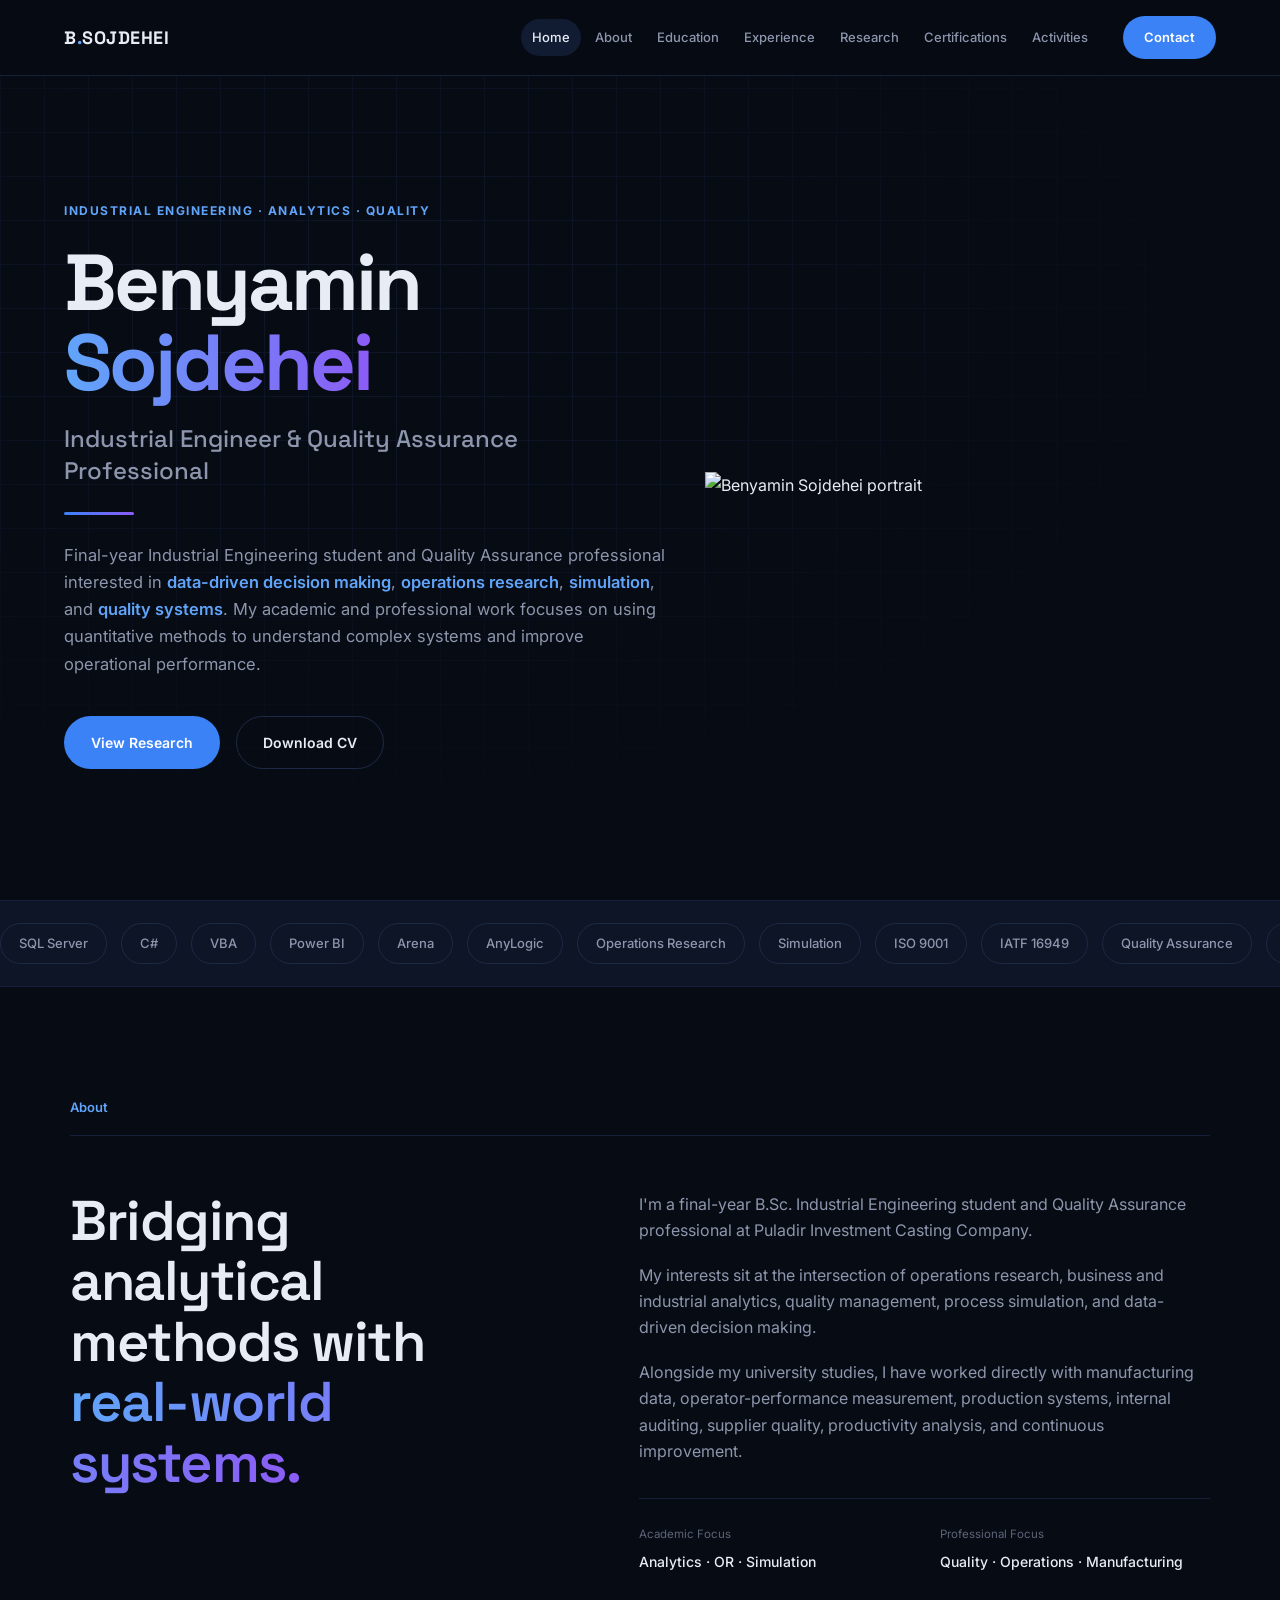
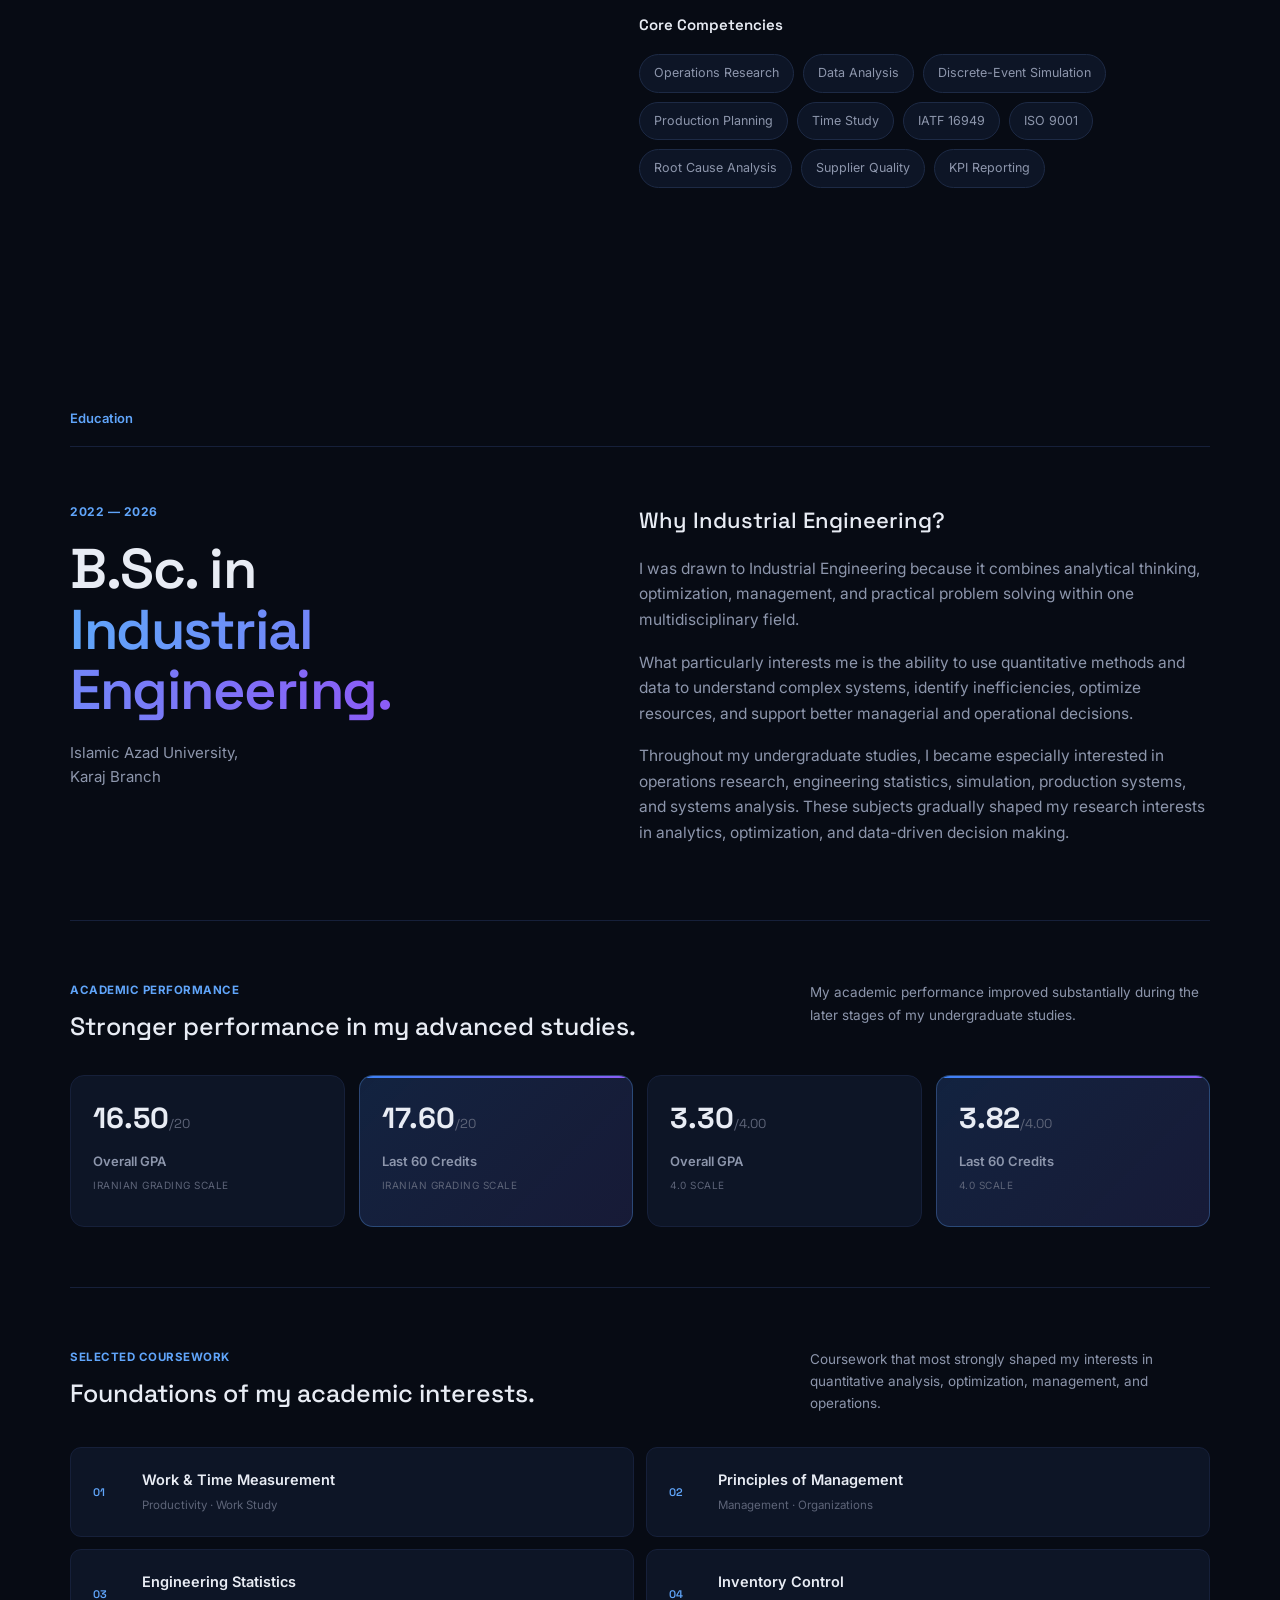
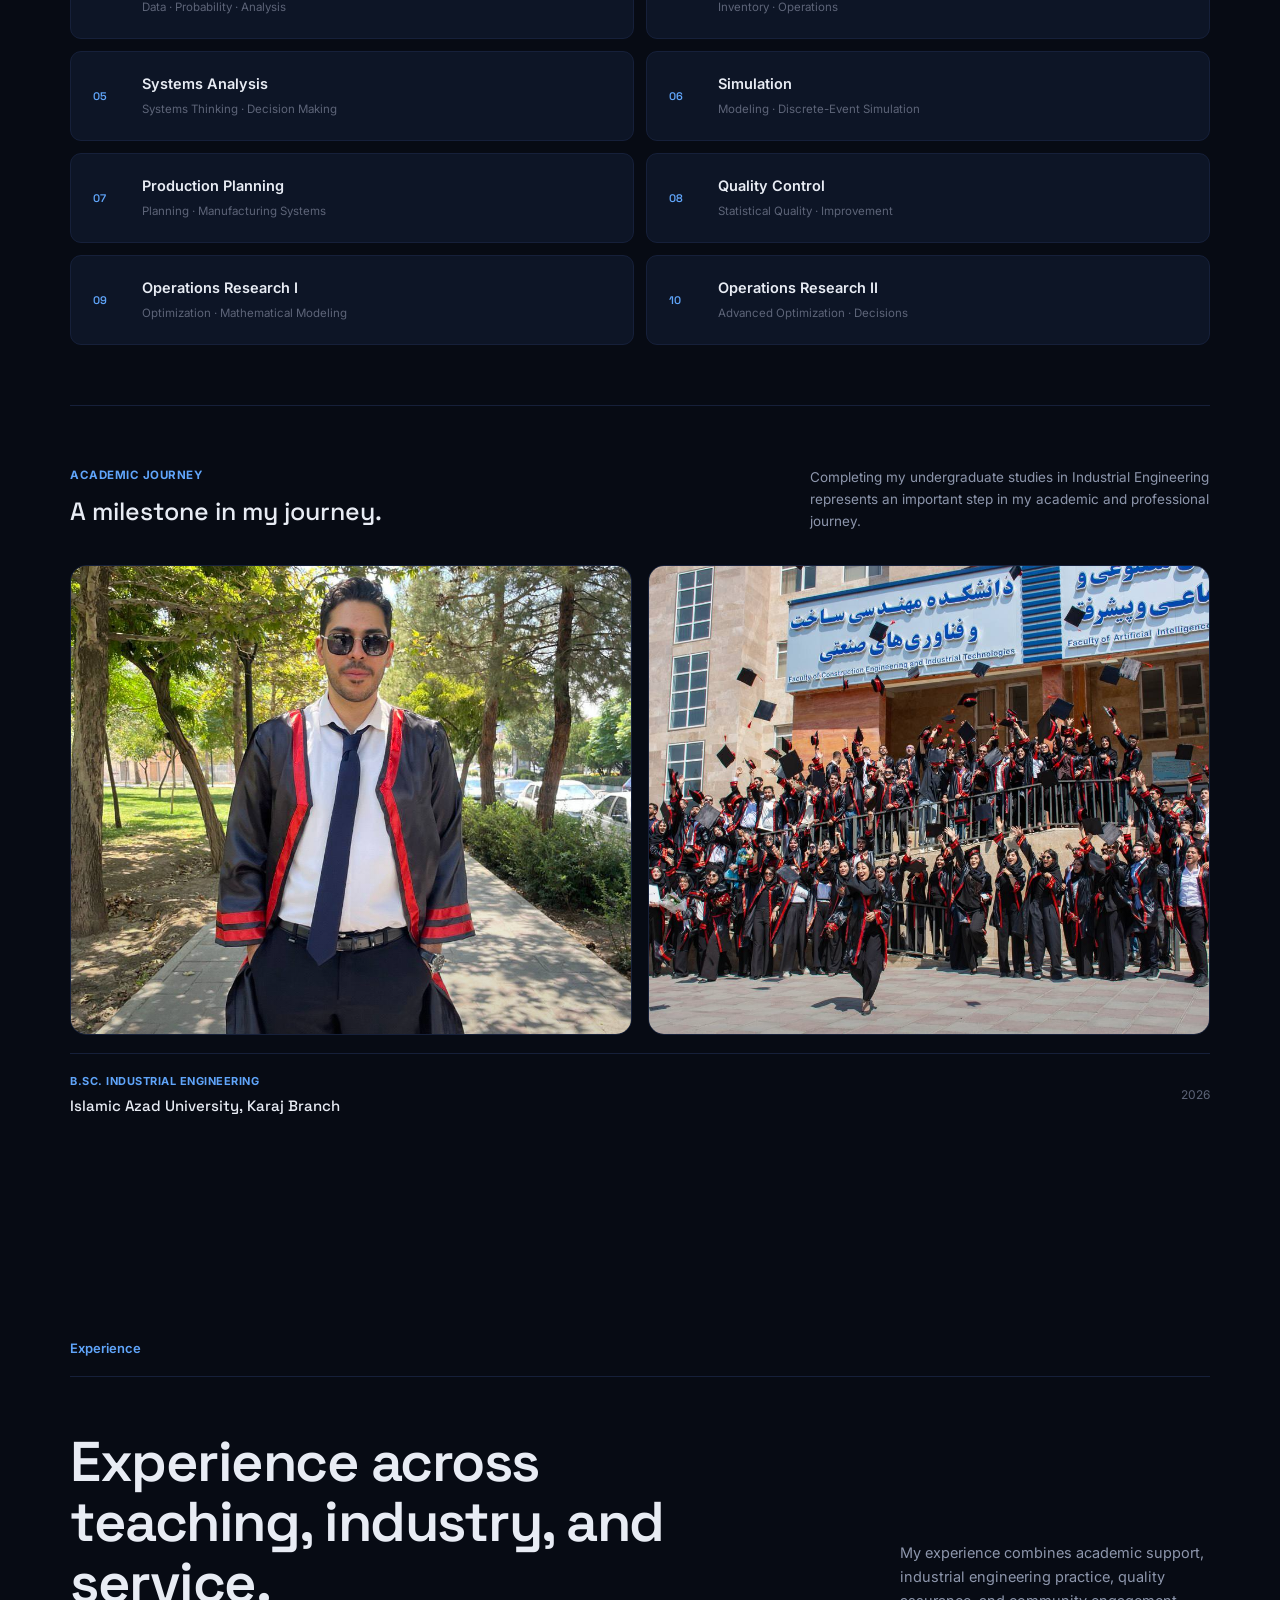
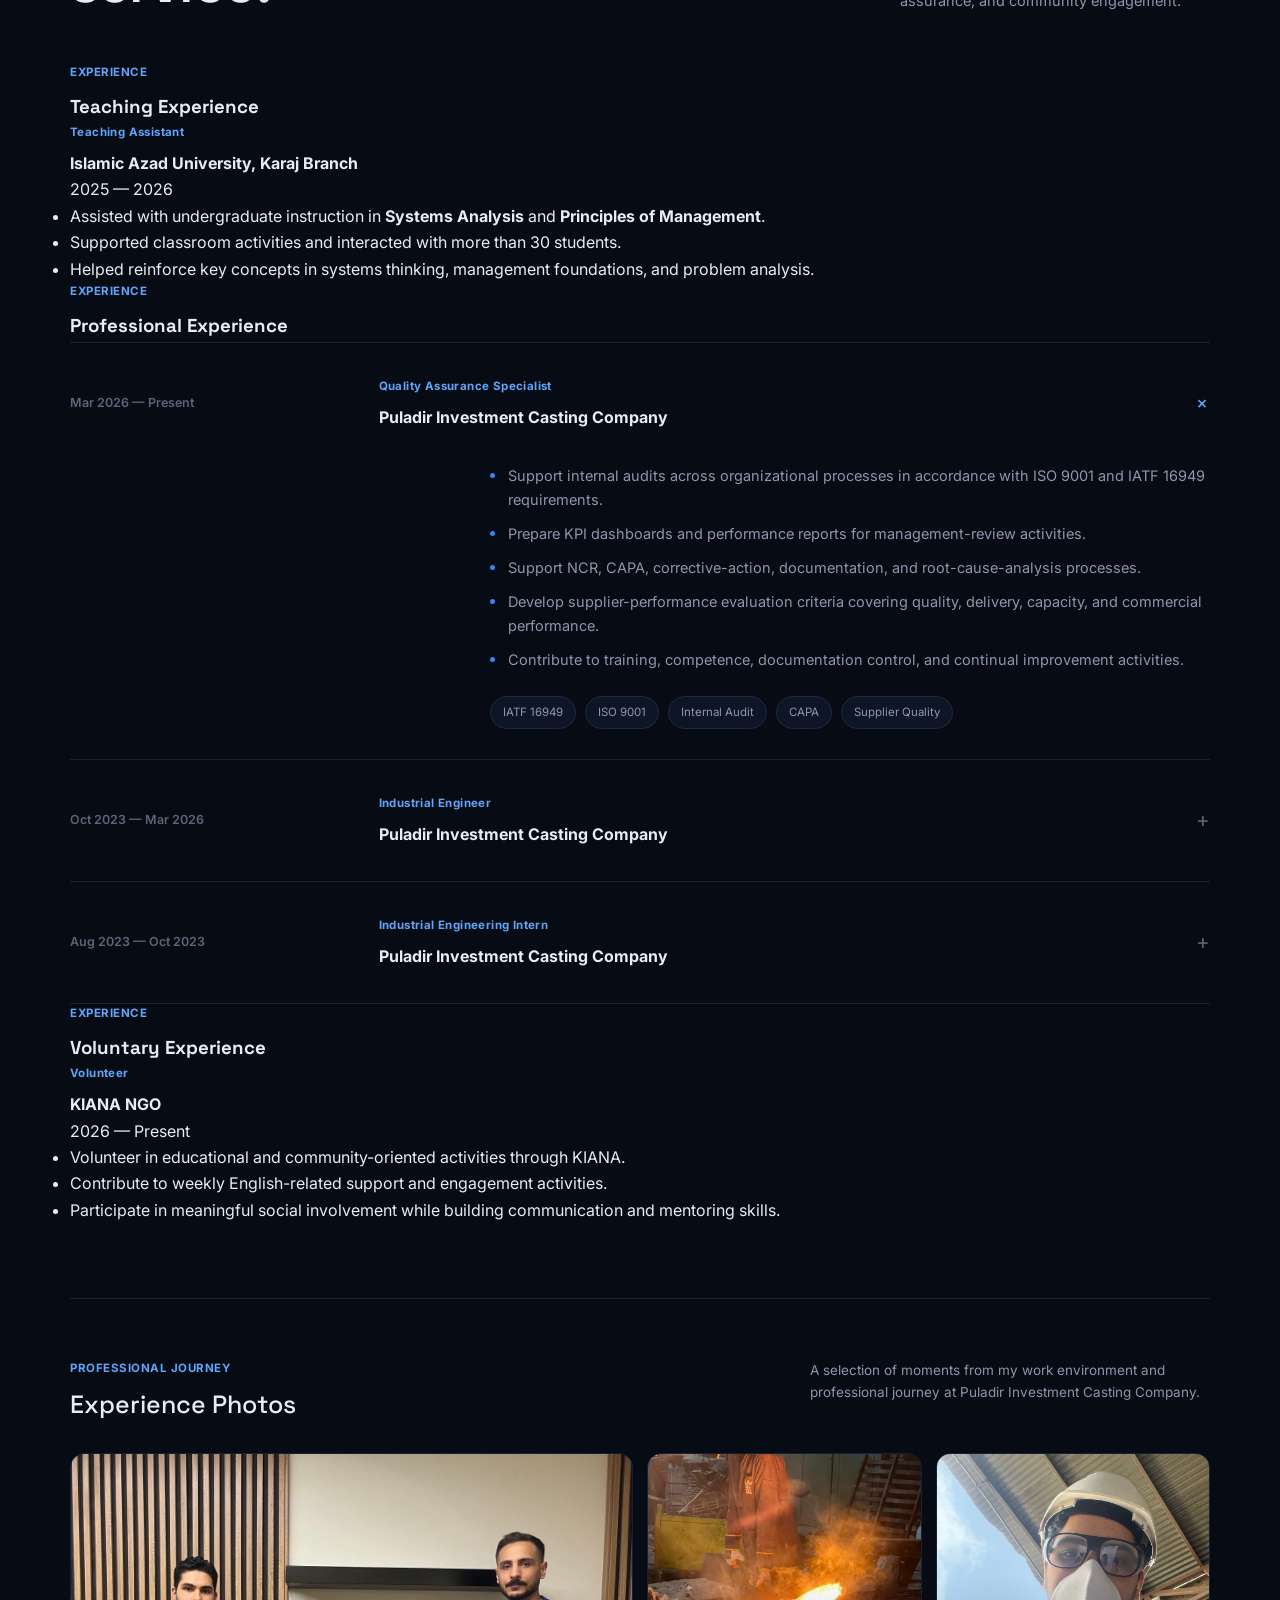
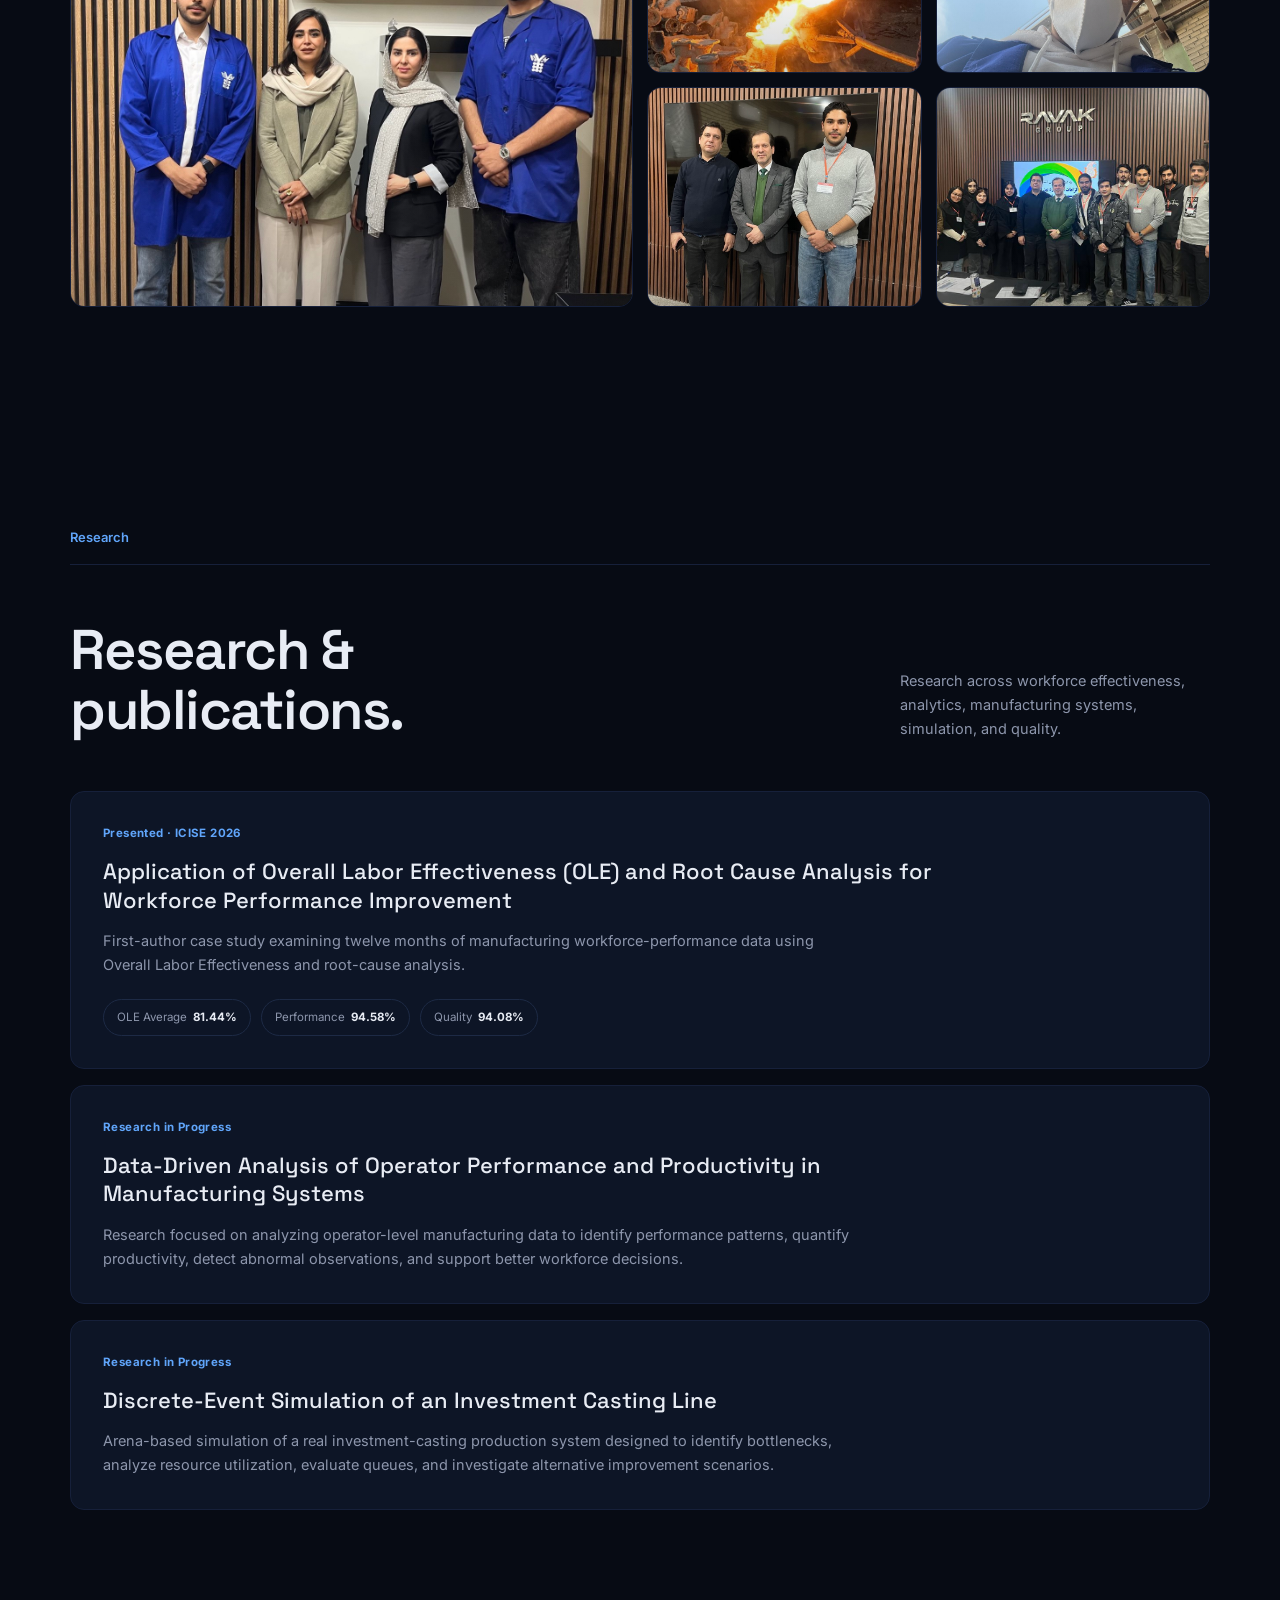
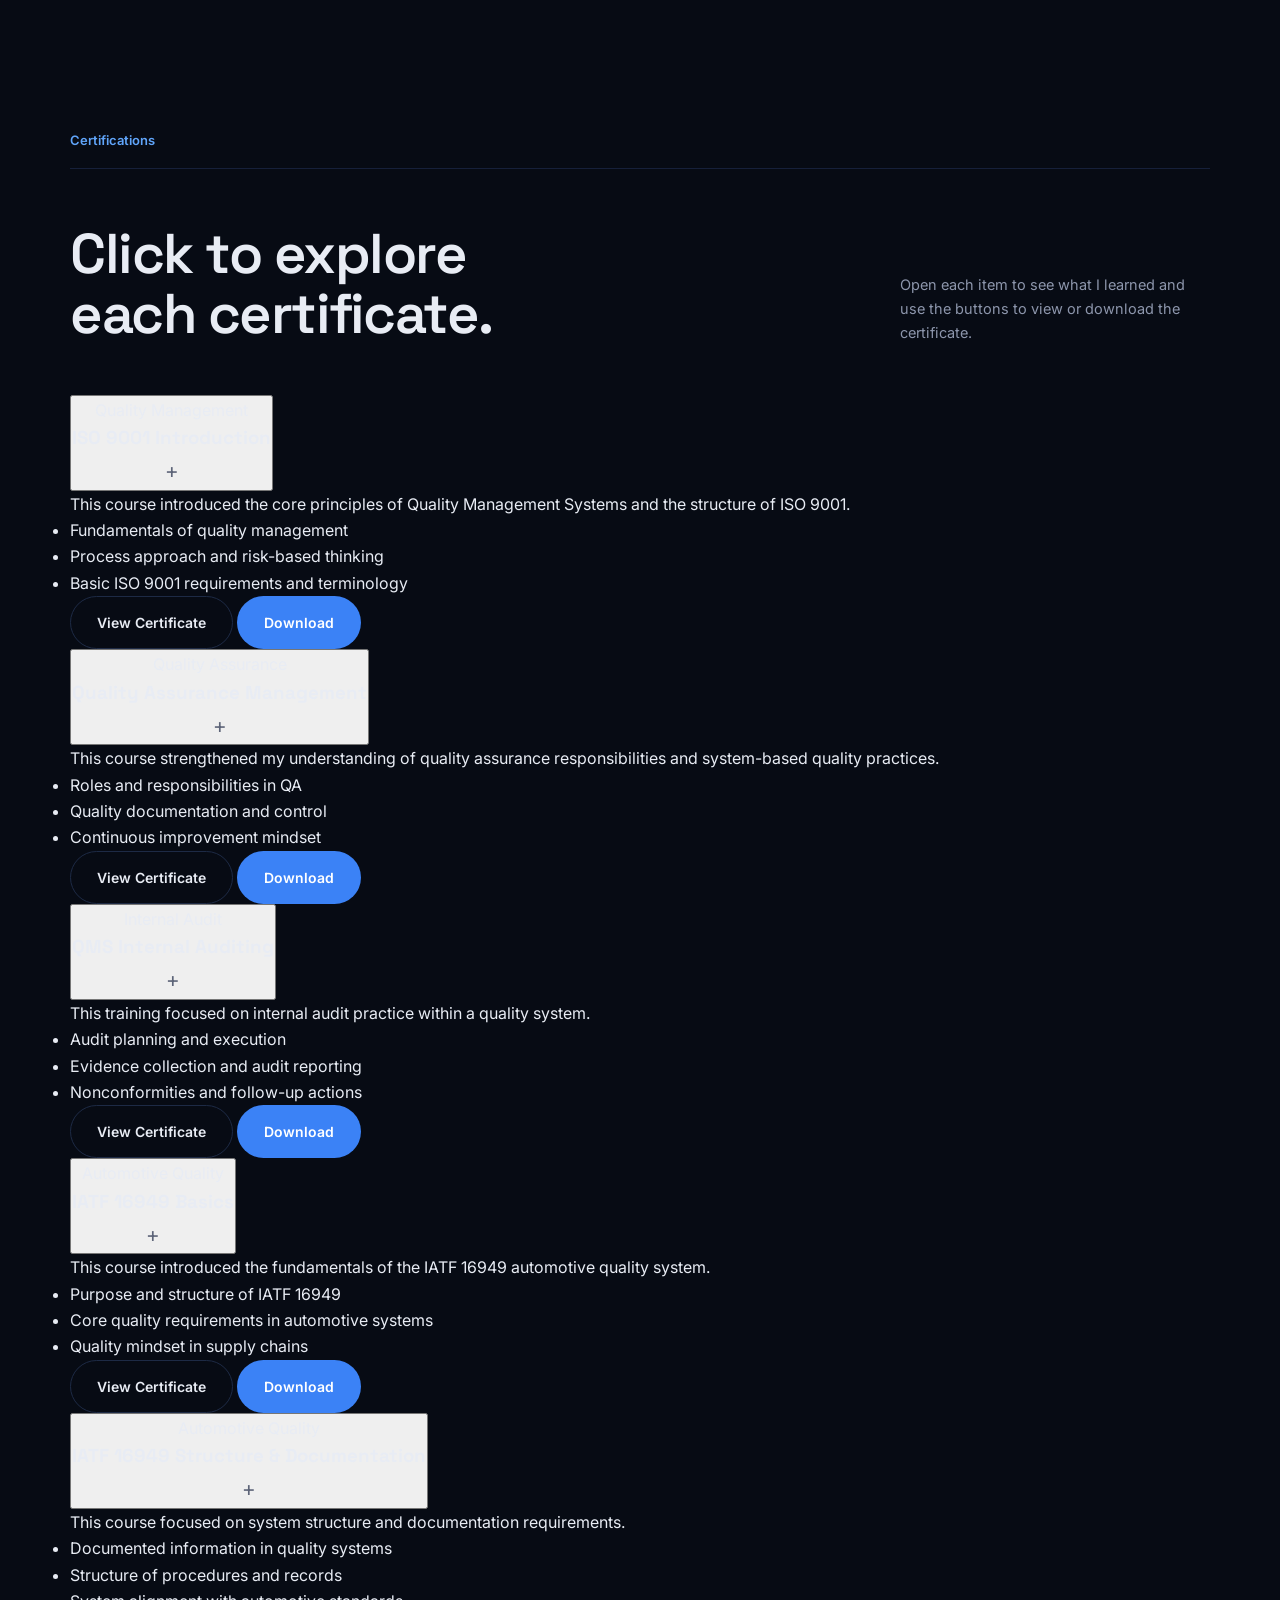
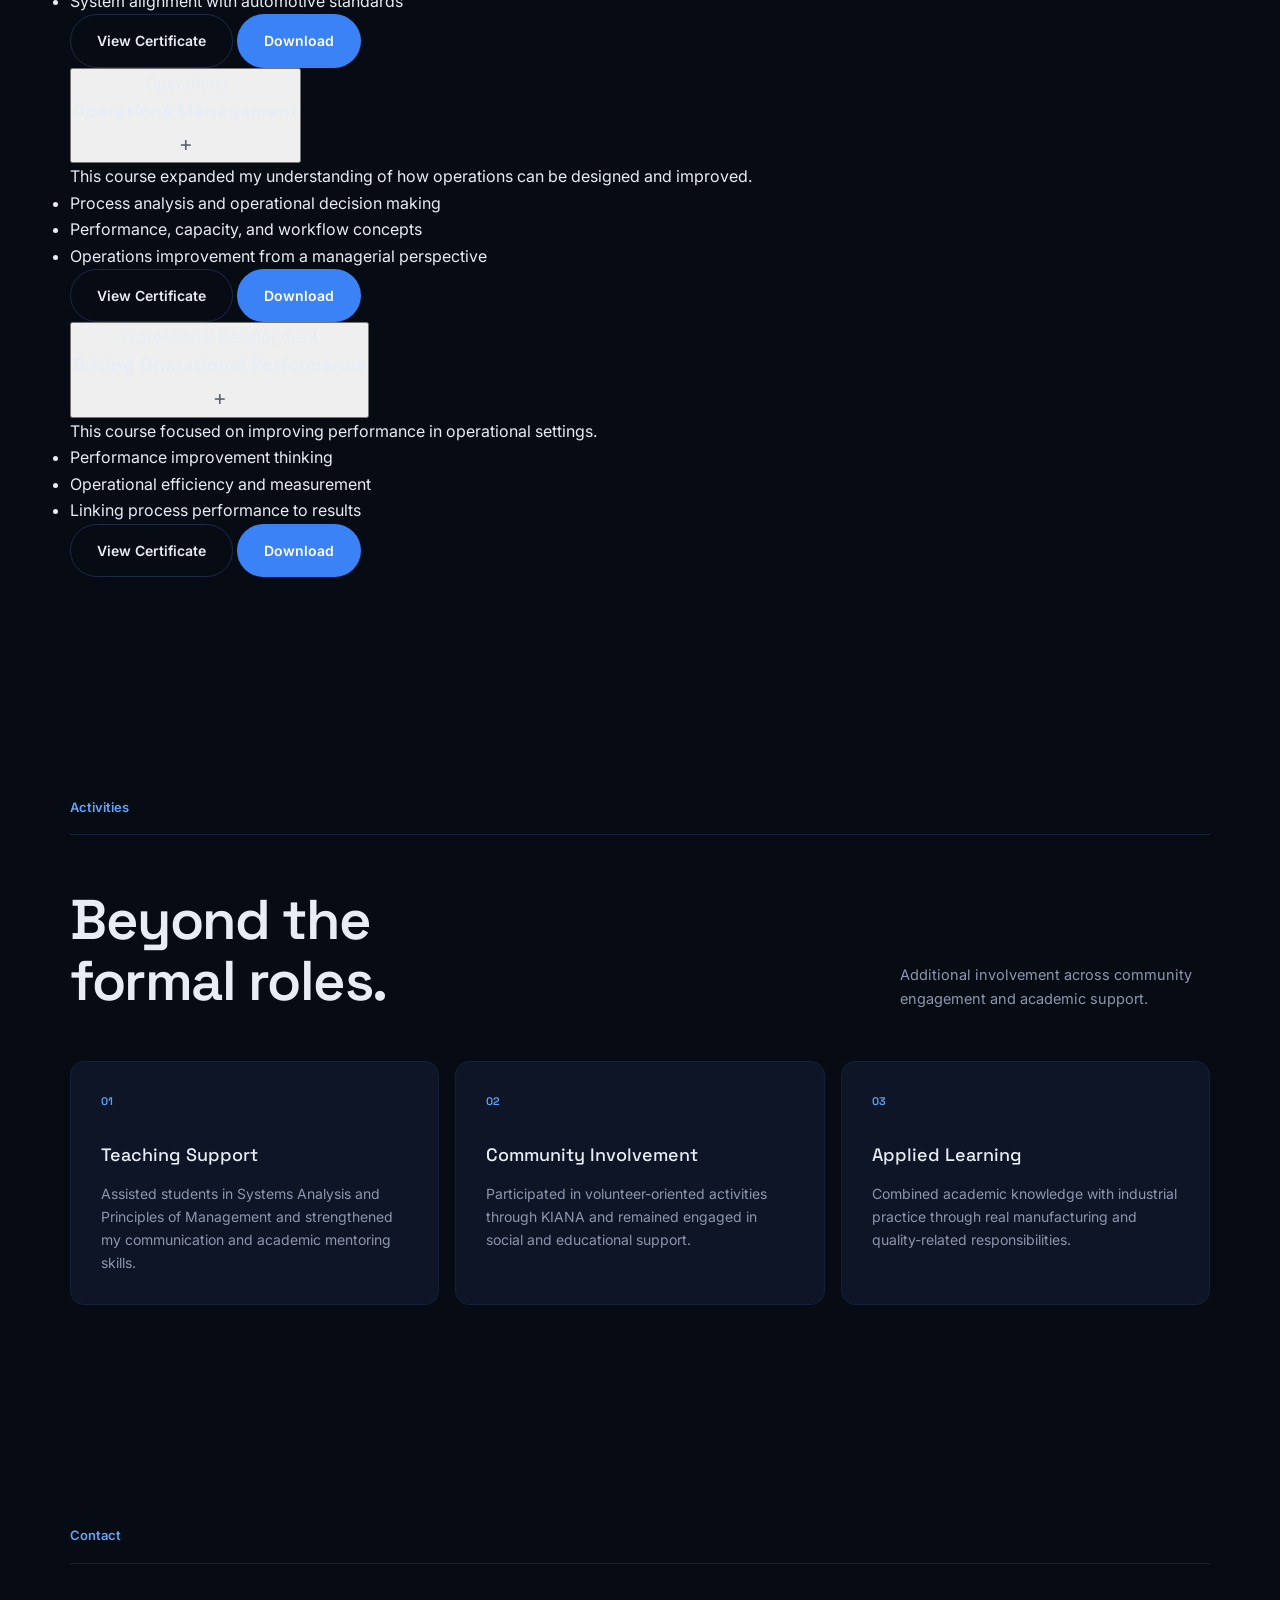
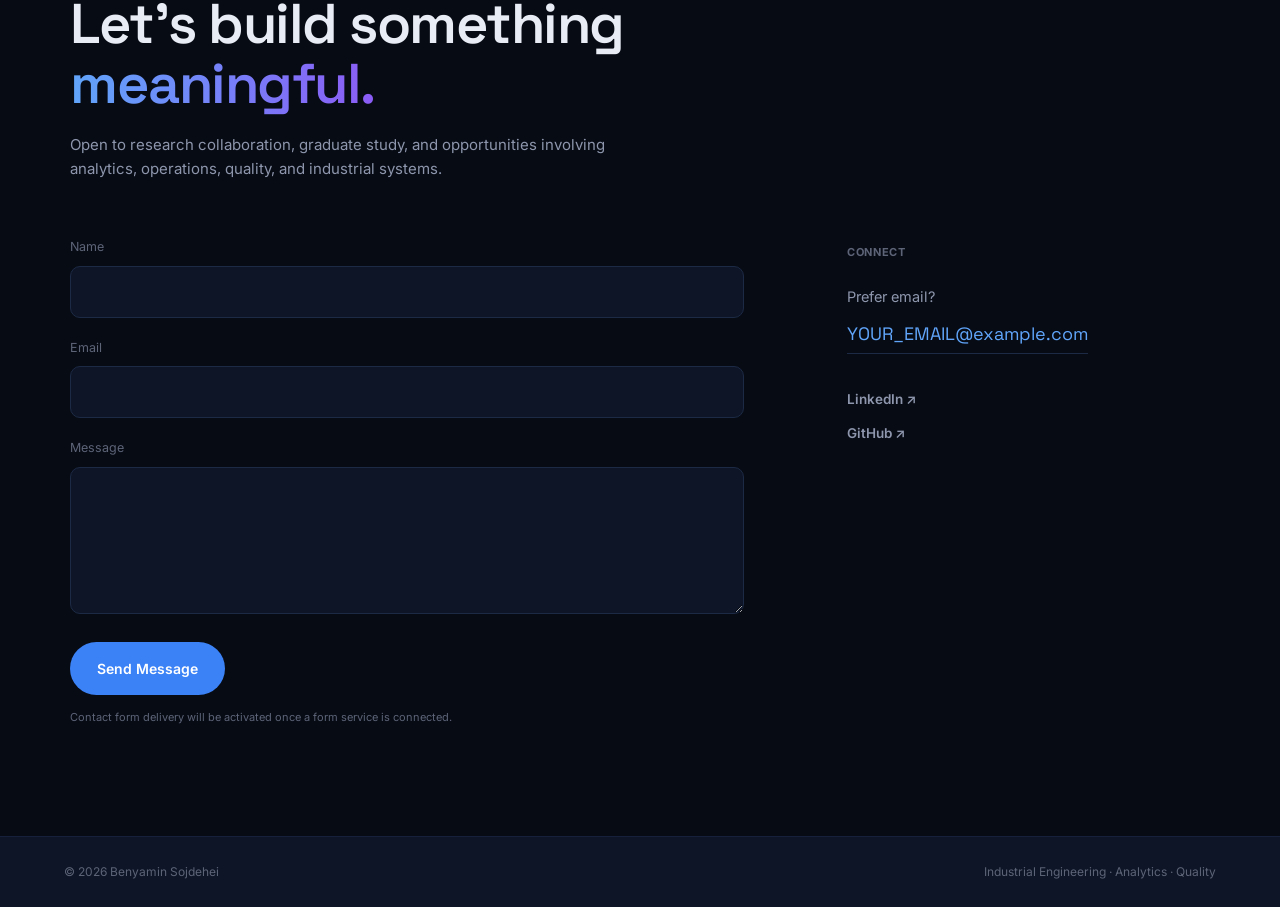
==== commit 5419f714: "Update index.html" ====
--- a/index.html
+++ b/index.html
@@ -34,2269 +34,1675 @@
     <link rel="stylesheet" href="style.css">
 </head>
 
-
 <body>
 
-
-<!-- =====================================================
-     NAVIGATION
-===================================================== -->
-
-<header class="navbar">
-
-    <a href="#home" class="logo">
-        B<span>.</span>SOJDEHEI
-    </a>
-
-
-    <nav id="nav">
-
-        <a href="#home">Home</a>
-
-        <a href="#about">About</a>
-
-        <a href="#education">Education</a>
-
-        <a href="#experience">Experience</a>
-
-        <a href="#research">Research</a>
-
-        <a href="#certifications">Certifications</a>
-
-        <a href="#activities">Activities</a>
-
-    </nav>
-
-
-    <a
-        href="#contact"
-        class="btn btn-solid nav-contact"
-    >
-        Contact
-    </a>
-
-
-    <button
-        id="menu-btn"
-        class="menu-btn"
-        aria-label="Toggle navigation"
-        aria-expanded="false"
-        aria-controls="nav"
-    >
-        <span></span>
-        <span></span>
-        <span></span>
-    </button>
-
-</header>
-
-
-
-<main>
-
-
-<!-- =====================================================
-     HERO
-===================================================== -->
-
-<section class="hero" id="home">
+    <!-- =====================================================
+         NAVIGATION
+    ===================================================== -->
+
+    <header class="navbar">
+
+        <a href="#home" class="logo">
+            B<span>.</span>SOJDEHEI
+        </a>
+
+        <nav id="nav">
+            <a href="#home">Home</a>
+            <a href="#about">About</a>
+            <a href="#education">Education</a>
+            <a href="#experience">Experience</a>
+            <a href="#research">Research</a>
+            <a href="#certifications">Certifications</a>
+            <a href="#activities">Activities</a>
+        </nav>
+
+        <a
+            href="#contact"
+            class="btn btn-solid nav-contact"
+        >
+            Contact
+        </a>
+
+        <button
+            id="menu-btn"
+            class="menu-btn"
+            aria-label="Toggle navigation"
+            aria-expanded="false"
+            aria-controls="nav"
+        >
+            <span></span>
+            <span></span>
+            <span></span>
+        </button>
+
+    </header>
+
+
+
+    <main>
+
+        <!-- =====================================================
+             HERO
+        ===================================================== -->
+
+        <section class="hero" id="home">
+
+            <div
+                class="hero-grid-bg"
+                aria-hidden="true"
+            ></div>
+
+            <div class="hero-text reveal">
+
+                <div class="hero-eyebrow">
+                    Industrial Engineering · Analytics · Quality
+                </div>
+
+                <h1>
+                    Benyamin
+                    <br>
+                    <span class="gradient-text">
+                        Sojdehei
+                    </span>
+                </h1>
+
+                <h2 class="hero-role">
+                    Industrial Engineer &amp;
+                    Quality Assurance Professional
+                </h2>
+
+                <div class="rule"></div>
+
+                <p class="hero-description">
+                    Final-year Industrial Engineering student and
+                    Quality Assurance professional interested in
+                    <strong>data-driven decision making</strong>,
+                    <strong>operations research</strong>,
+                    <strong>simulation</strong>,
+                    and
+                    <strong>quality systems</strong>.
+                    My academic and professional work focuses on using
+                    quantitative methods to understand complex systems
+                    and improve operational performance.
+                </p>
+
+                <div class="hero-buttons">
+
+                    <a
+                        href="#research"
+                        class="btn btn-solid"
+                    >
+                        View Research
+                    </a>
+
+                    <a
+                        href="assets/cv/CV.pdf"
+                        target="_blank"
+                        rel="noopener noreferrer"
+                        class="btn btn-outline"
+                    >
+                        Download CV
+                    </a>
+
+                </div>
+
+            </div>
+
+
+
+            <div class="hero-photo-side reveal">
+
+                <div class="hero-photo-glow"></div>
+
+                <div class="hero-photo-ring hero-ring-1"></div>
+                <div class="hero-photo-ring hero-ring-2"></div>
+
+                <div class="hero-photo-card">
+
+                    <img
+                        src="assets/images/profile/profile.jpg"
+                        alt="Benyamin Sojdehei portrait"
+                        class="hero-photo"
+                    >
+
+                </div>
+
+                <span class="hero-dot dot-1"></span>
+                <span class="hero-dot dot-2"></span>
+                <span class="hero-dot dot-3"></span>
+                <span class="hero-dot dot-4"></span>
+
+            </div>
+
+        </section>
+
+
+
+        <!-- =====================================================
+             SKILLS
+        ===================================================== -->
+
+        <div class="marquee-container">
+
+            <div class="marquee">
+
+                <div class="marquee-group">
+                    <span class="pill">SQL Server</span>
+                    <span class="pill">C#</span>
+                    <span class="pill">VBA</span>
+                    <span class="pill">Power BI</span>
+                    <span class="pill">Arena</span>
+                    <span class="pill">AnyLogic</span>
+                    <span class="pill">Operations Research</span>
+                    <span class="pill">Simulation</span>
+                    <span class="pill">ISO 9001</span>
+                    <span class="pill">IATF 16949</span>
+                    <span class="pill">Quality Assurance</span>
+                    <span class="pill">Data Analysis</span>
+                </div>
+
+                <div class="marquee-group" aria-hidden="true">
+                    <span class="pill">SQL Server</span>
+                    <span class="pill">C#</span>
+                    <span class="pill">VBA</span>
+                    <span class="pill">Power BI</span>
+                    <span class="pill">Arena</span>
+                    <span class="pill">AnyLogic</span>
+                    <span class="pill">Operations Research</span>
+                    <span class="pill">Simulation</span>
+                    <span class="pill">ISO 9001</span>
+                    <span class="pill">IATF 16949</span>
+                    <span class="pill">Quality Assurance</span>
+                    <span class="pill">Data Analysis</span>
+                </div>
+
+            </div>
+
+        </div>
+
+
+
+        <!-- =====================================================
+             ABOUT
+        ===================================================== -->
+
+        <section class="section" id="about">
+
+            <div class="section-label">
+                About
+            </div>
+
+            <div class="about-grid">
+
+                <h2 class="section-heading reveal">
+                    Bridging analytical methods with
+                    <span class="gradient-text">
+                        real-world systems.
+                    </span>
+                </h2>
+
+                <div class="about-text reveal">
+
+                    <p>
+                        I'm a final-year B.Sc. Industrial Engineering student
+                        and Quality Assurance professional at
+                        Puladir Investment Casting Company.
+                    </p>
+
+                    <p>
+                        My interests sit at the intersection of operations
+                        research, business and industrial analytics,
+                        quality management, process simulation,
+                        and data-driven decision making.
+                    </p>
+
+                    <p>
+                        Alongside my university studies, I have worked directly
+                        with manufacturing data, operator-performance
+                        measurement, production systems, internal auditing,
+                        supplier quality, productivity analysis,
+                        and continuous improvement.
+                    </p>
+
+                    <div class="about-stats">
+
+                        <div>
+                            <span class="stat-label">
+                                Academic Focus
+                            </span>
+                            <span class="stat-value">
+                                Analytics · OR · Simulation
+                            </span>
+                        </div>
+
+                        <div>
+                            <span class="stat-label">
+                                Professional Focus
+                            </span>
+                            <span class="stat-value">
+                                Quality · Operations · Manufacturing
+                            </span>
+                        </div>
+
+                    </div>
+
+                    <h3 class="competencies-heading">
+                        Core Competencies
+                    </h3>
+
+                    <div class="tag-row">
+                        <span class="tag">Operations Research</span>
+                        <span class="tag">Data Analysis</span>
+                        <span class="tag">Discrete-Event Simulation</span>
+                        <span class="tag">Production Planning</span>
+                        <span class="tag">Time Study</span>
+                        <span class="tag">IATF 16949</span>
+                        <span class="tag">ISO 9001</span>
+                        <span class="tag">Root Cause Analysis</span>
+                        <span class="tag">Supplier Quality</span>
+                        <span class="tag">KPI Reporting</span>
+                    </div>
+
+                </div>
+
+            </div>
+
+        </section>
+
+
+
+        <!-- =====================================================
+             EDUCATION
+        ===================================================== -->
+
+        <section class="section" id="education">
+
+            <div class="section-label">
+                Education
+            </div>
+
+            <div class="education-header">
+
+                <div class="education-degree reveal">
+
+                    <span class="edu-year">
+                        2022 — 2026
+                    </span>
+
+                    <h2 class="section-heading">
+                        B.Sc. in
+                        <br>
+                        <span class="gradient-text">
+                            Industrial Engineering.
+                        </span>
+                    </h2>
+
+                    <p class="edu-school">
+                        Islamic Azad University,
+                        <br>
+                        Karaj Branch
+                    </p>
+
+                </div>
+
+
+                <div class="edu-intro reveal">
+
+                    <h3>
+                        Why Industrial Engineering?
+                    </h3>
+
+                    <p>
+                        I was drawn to Industrial Engineering because it
+                        combines analytical thinking, optimization,
+                        management, and practical problem solving within
+                        one multidisciplinary field.
+                    </p>
+
+                    <p>
+                        What particularly interests me is the ability to
+                        use quantitative methods and data to understand
+                        complex systems, identify inefficiencies, optimize
+                        resources, and support better managerial and
+                        operational decisions.
+                    </p>
+
+                    <p>
+                        Throughout my undergraduate studies, I became
+                        especially interested in operations research,
+                        engineering statistics, simulation, production
+                        systems, and systems analysis. These subjects
+                        gradually shaped my research interests in
+                        analytics, optimization, and data-driven
+                        decision making.
+                    </p>
+
+                </div>
+
+            </div>
+
+
+
+            <div class="education-block">
+
+                <div class="education-block-title reveal">
+
+                    <div>
+                        <span class="education-subtitle">
+                            Academic Performance
+                        </span>
+                        <h3>
+                            Stronger performance in my advanced studies.
+                        </h3>
+                    </div>
+
+                    <p>
+                        My academic performance improved substantially
+                        during the later stages of my undergraduate studies.
+                    </p>
+
+                </div>
+
+                <div class="gpa-grid reveal">
+
+                    <div class="gpa-box">
+                        <strong>16.50<small>/20</small></strong>
+                        <span>Overall GPA</span>
+                        <small>Iranian grading scale</small>
+                    </div>
+
+                    <div class="gpa-box featured-gpa">
+                        <strong>17.60<small>/20</small></strong>
+                        <span>Last 60 Credits</span>
+                        <small>Iranian grading scale</small>
+                    </div>
+
+                    <div class="gpa-box">
+                        <strong>3.30<small>/4.00</small></strong>
+                        <span>Overall GPA</span>
+                        <small>4.0 scale</small>
+                    </div>
+
+                    <div class="gpa-box featured-gpa">
+                        <strong>3.82<small>/4.00</small></strong>
+                        <span>Last 60 Credits</span>
+                        <small>4.0 scale</small>
+                    </div>
+
+                </div>
+
+            </div>
+
+
+
+            <div class="education-block">
+
+                <div class="education-block-title reveal">
+
+                    <div>
+                        <span class="education-subtitle">
+                            Selected Coursework
+                        </span>
+                        <h3>
+                            Foundations of my academic interests.
+                        </h3>
+                    </div>
+
+                    <p>
+                        Coursework that most strongly shaped my interests
+                        in quantitative analysis, optimization,
+                        management, and operations.
+                    </p>
+
+                </div>
+
+                <div class="course-grid reveal">
+
+                    <div class="course-card">
+                        <span class="course-number">01</span>
+                        <div>
+                            <h3>Work &amp; Time Measurement</h3>
+                            <p>Productivity · Work Study</p>
+                        </div>
+                    </div>
+
+                    <div class="course-card">
+                        <span class="course-number">02</span>
+                        <div>
+                            <h3>Principles of Management</h3>
+                            <p>Management · Organizations</p>
+                        </div>
+                    </div>
+
+                    <div class="course-card">
+                        <span class="course-number">03</span>
+                        <div>
+                            <h3>Engineering Statistics</h3>
+                            <p>Data · Probability · Analysis</p>
+                        </div>
+                    </div>
+
+                    <div class="course-card">
+                        <span class="course-number">04</span>
+                        <div>
+                            <h3>Inventory Control</h3>
+                            <p>Inventory · Operations</p>
+                        </div>
+                    </div>
+
+                    <div class="course-card">
+                        <span class="course-number">05</span>
+                        <div>
+                            <h3>Systems Analysis</h3>
+                            <p>Systems Thinking · Decision Making</p>
+                        </div>
+                    </div>
+
+                    <div class="course-card">
+                        <span class="course-number">06</span>
+                        <div>
+                            <h3>Simulation</h3>
+                            <p>Modeling · Discrete-Event Simulation</p>
+                        </div>
+                    </div>
+
+                    <div class="course-card">
+                        <span class="course-number">07</span>
+                        <div>
+                            <h3>Production Planning</h3>
+                            <p>Planning · Manufacturing Systems</p>
+                        </div>
+                    </div>
+
+                    <div class="course-card">
+                        <span class="course-number">08</span>
+                        <div>
+                            <h3>Quality Control</h3>
+                            <p>Statistical Quality · Improvement</p>
+                        </div>
+                    </div>
+
+                    <div class="course-card">
+                        <span class="course-number">09</span>
+                        <div>
+                            <h3>Operations Research I</h3>
+                            <p>Optimization · Mathematical Modeling</p>
+                        </div>
+                    </div>
+
+                    <div class="course-card">
+                        <span class="course-number">10</span>
+                        <div>
+                            <h3>Operations Research II</h3>
+                            <p>Advanced Optimization · Decisions</p>
+                        </div>
+                    </div>
+
+                </div>
+
+            </div>
+
+
+
+            <div class="graduation-section">
+
+                <div class="graduation-header reveal">
+
+                    <div>
+                        <span class="education-subtitle">
+                            Academic Journey
+                        </span>
+                        <h3>
+                            A milestone in my journey.
+                        </h3>
+                    </div>
+
+                    <p>
+                        Completing my undergraduate studies in
+                        Industrial Engineering represents an important
+                        step in my academic and professional journey.
+                    </p>
+
+                </div>
+
+                <div class="graduation-gallery reveal">
+
+                    <figure class="graduation-photo-wrapper">
+                        <img
+                            src="assets/images/graduation/graduation-1.jpg"
+                            alt="Benyamin Sojdehei at his Industrial Engineering graduation"
+                            class="gallery-image"
+                        >
+                    </figure>
+
+                    <figure class="graduation-photo-wrapper">
+                        <img
+                            src="assets/images/graduation/graduation-2.jpg"
+                            alt="Benyamin Sojdehei during his graduation ceremony"
+                            class="gallery-image"
+                        >
+                    </figure>
+
+                </div>
+
+                <div class="graduation-caption reveal">
+
+                    <div>
+                        <span>B.Sc. Industrial Engineering</span>
+                        <strong>Islamic Azad University, Karaj Branch</strong>
+                    </div>
+
+                    <small>2026</small>
+
+                </div>
+
+            </div>
+
+        </section>
+
+
+
+        <!-- =====================================================
+             EXPERIENCE
+        ===================================================== -->
+
+        <section class="section" id="experience">
+
+            <div class="section-label">
+                Experience
+            </div>
+
+            <div class="section-title reveal">
+
+                <h2 class="section-heading">
+                    Experience across
+                    <br>
+                    teaching, industry, and service.
+                </h2>
+
+                <p>
+                    My experience combines academic support,
+                    industrial engineering practice, quality assurance,
+                    and community engagement.
+                </p>
+
+            </div>
+
+
+
+            <!-- Teaching Experience -->
+
+            <div class="experience-category reveal">
+
+                <div class="experience-category-heading">
+                    <span class="education-subtitle">
+                        Experience
+                    </span>
+                    <h3>
+                        Teaching Experience
+                    </h3>
+                </div>
+
+                <article class="experience-card-simple">
+
+                    <div class="experience-card-top">
+                        <div>
+                            <span class="timeline-tag">
+                                Teaching Assistant
+                            </span>
+                            <h4>
+                                Islamic Azad University, Karaj Branch
+                            </h4>
+                        </div>
+
+                        <span class="experience-date">
+                            2025 — 2026
+                        </span>
+                    </div>
+
+                    <ul class="experience-bullets">
+                        <li>
+                            Assisted with undergraduate instruction in
+                            <strong>Systems Analysis</strong> and
+                            <strong>Principles of Management</strong>.
+                        </li>
+                        <li>
+                            Supported classroom activities and interacted with
+                            more than 30 students.
+                        </li>
+                        <li>
+                            Helped reinforce key concepts in systems thinking,
+                            management foundations, and problem analysis.
+                        </li>
+                    </ul>
+
+                </article>
+
+            </div>
+
+
+
+            <!-- Professional Experience -->
+
+            <div class="experience-category professional-category">
+
+                <div class="experience-category-heading reveal">
+                    <span class="education-subtitle">
+                        Experience
+                    </span>
+                    <h3>
+                        Professional Experience
+                    </h3>
+                </div>
+
+                <div class="timeline" id="timeline">
+
+                    <article class="timeline-item">
+
+                        <button
+                            class="timeline-head"
+                            aria-expanded="false"
+                        >
+
+                            <div class="timeline-date">
+                                Mar 2026 — Present
+                            </div>
+
+                            <div class="timeline-main">
+                                <span class="timeline-tag">
+                                    Quality Assurance Specialist
+                                </span>
+                                <h4>
+                                    Puladir Investment Casting Company
+                                </h4>
+                            </div>
+
+                            <span class="chevron">+</span>
+
+                        </button>
+
+                        <div class="timeline-body">
+
+                            <div class="timeline-content">
+
+                                <ul>
+                                    <li>
+                                        Support internal audits across organizational
+                                        processes in accordance with ISO 9001
+                                        and IATF 16949 requirements.
+                                    </li>
+                                    <li>
+                                        Prepare KPI dashboards and performance
+                                        reports for management-review activities.
+                                    </li>
+                                    <li>
+                                        Support NCR, CAPA, corrective-action,
+                                        documentation, and root-cause-analysis
+                                        processes.
+                                    </li>
+                                    <li>
+                                        Develop supplier-performance evaluation
+                                        criteria covering quality, delivery,
+                                        capacity, and commercial performance.
+                                    </li>
+                                    <li>
+                                        Contribute to training, competence,
+                                        documentation control, and continual
+                                        improvement activities.
+                                    </li>
+                                </ul>
+
+                                <div class="tag-row small">
+                                    <span class="tag">IATF 16949</span>
+                                    <span class="tag">ISO 9001</span>
+                                    <span class="tag">Internal Audit</span>
+                                    <span class="tag">CAPA</span>
+                                    <span class="tag">Supplier Quality</span>
+                                </div>
+
+                            </div>
+
+                        </div>
+
+                    </article>
+
+
+
+                    <article class="timeline-item">
+
+                        <button
+                            class="timeline-head"
+                            aria-expanded="false"
+                        >
+
+                            <div class="timeline-date">
+                                Oct 2023 — Mar 2026
+                            </div>
+
+                            <div class="timeline-main">
+                                <span class="timeline-tag">
+                                    Industrial Engineer
+                                </span>
+                                <h4>
+                                    Puladir Investment Casting Company
+                                </h4>
+                            </div>
+
+                            <span class="chevron">+</span>
+
+                        </button>
+
+                        <div class="timeline-body">
+
+                            <div class="timeline-content">
+
+                                <ul>
+                                    <li>
+                                        Conducted time studies and developed
+                                        standard production times for
+                                        manufacturing operations.
+                                    </li>
+                                    <li>
+                                        Built operation process charts and
+                                        analyzed operator productivity
+                                        and performance.
+                                    </li>
+                                    <li>
+                                        Developed Excel and VBA-based tools
+                                        for shop-floor data collection
+                                        and analysis.
+                                    </li>
+                                    <li>
+                                        Participated in process redesign
+                                        and KPI development for manufacturing
+                                        operations.
+                                    </li>
+                                    <li>
+                                        Co-developed an Arena-based
+                                        discrete-event simulation of the
+                                        investment casting production system.
+                                    </li>
+                                </ul>
+
+                                <div class="tag-row small">
+                                    <span class="tag">Time Study</span>
+                                    <span class="tag">VBA</span>
+                                    <span class="tag">Simulation</span>
+                                    <span class="tag">KPI Analysis</span>
+                                    <span class="tag">OPC</span>
+                                </div>
+
+                            </div>
+
+                        </div>
+
+                    </article>
+
+
+
+                    <article class="timeline-item">
+
+                        <button
+                            class="timeline-head"
+                            aria-expanded="false"
+                        >
+
+                            <div class="timeline-date">
+                                Aug 2023 — Oct 2023
+                            </div>
+
+                            <div class="timeline-main">
+                                <span class="timeline-tag">
+                                    Industrial Engineering Intern
+                                </span>
+                                <h4>
+                                    Puladir Investment Casting Company
+                                </h4>
+                            </div>
+
+                            <span class="chevron">+</span>
+
+                        </button>
+
+                        <div class="timeline-body">
+
+                            <div class="timeline-content">
+
+                                <ul>
+                                    <li>
+                                        Gained practical exposure to industrial
+                                        engineering activities in an
+                                        investment-casting manufacturing
+                                        environment.
+                                    </li>
+                                    <li>
+                                        Assisted with production-data collection,
+                                        time study, and process analysis.
+                                    </li>
+                                </ul>
+
+                                <div class="tag-row small">
+                                    <span class="tag">Industrial Engineering</span>
+                                    <span class="tag">Manufacturing</span>
+                                    <span class="tag">Data Collection</span>
+                                </div>
+
+                            </div>
+
+                        </div>
+
+                    </article>
+
+                </div>
+
+            </div>
+
+
+
+            <!-- Voluntary Experience -->
+
+            <div class="experience-category reveal">
+
+                <div class="experience-category-heading">
+                    <span class="education-subtitle">
+                        Experience
+                    </span>
+                    <h3>
+                        Voluntary Experience
+                    </h3>
+                </div>
+
+                <article class="experience-card-simple">
+
+                    <div class="experience-card-top">
+                        <div>
+                            <span class="timeline-tag">
+                                Volunteer
+                            </span>
+                            <h4>
+                                KIANA NGO
+                            </h4>
+                        </div>
+
+                        <span class="experience-date">
+                            2026 — Present
+                        </span>
+                    </div>
+
+                    <ul class="experience-bullets">
+                        <li>
+                            Volunteer in educational and community-oriented
+                            activities through KIANA.
+                        </li>
+                        <li>
+                            Contribute to weekly English-related support
+                            and engagement activities.
+                        </li>
+                        <li>
+                            Participate in meaningful social involvement while
+                            building communication and mentoring skills.
+                        </li>
+                    </ul>
+
+                </article>
+
+            </div>
+
+
+
+            <!-- Experience Photos -->
+
+            <div class="experience-gallery-section">
+
+                <div class="experience-gallery-header reveal">
+
+                    <div>
+                        <span class="education-subtitle">
+                            Professional Journey
+                        </span>
+                        <h3>
+                            Experience Photos
+                        </h3>
+                    </div>
+
+                    <p>
+                        A selection of moments from my work environment
+                        and professional journey at Puladir Investment
+                        Casting Company.
+                    </p>
+
+                </div>
+
+                <div class="experience-gallery-grid reveal">
+
+                    <figure class="experience-photo-item experience-photo-featured">
+                        <img
+                            src="assets/images/experience/experience-1.jpg"
+                            alt="Benyamin Sojdehei at Puladir Investment Casting Company"
+                            class="gallery-image experience-photo"
+                        >
+                    </figure>
+
+                    <figure class="experience-photo-item">
+                        <img
+                            src="assets/images/experience/experience-2.jpg"
+                            alt="Professional experience photo"
+                            class="gallery-image experience-photo"
+                        >
+                    </figure>
+
+                    <figure class="experience-photo-item">
+                        <img
+                            src="assets/images/experience/experience-3.jpg"
+                            alt="Industrial engineering experience photo"
+                            class="gallery-image experience-photo"
+                        >
+                    </figure>
+
+                    <figure class="experience-photo-item">
+                        <img
+                            src="assets/images/experience/experience-4.jpg"
+                            alt="Quality assurance experience photo"
+                            class="gallery-image experience-photo"
+                        >
+                    </figure>
+
+                    <figure class="experience-photo-item">
+                        <img
+                            src="assets/images/experience/experience-5.jpg"
+                            alt="Benyamin Sojdehei professional experience"
+                            class="gallery-image experience-photo"
+                        >
+                    </figure>
+
+                </div>
+
+            </div>
+
+        </section>
+
+
+
+        <!-- =====================================================
+             RESEARCH
+        ===================================================== -->
+
+        <section class="section" id="research">
+
+            <div class="section-label">
+                Research
+            </div>
+
+            <div class="section-title reveal">
+
+                <h2 class="section-heading">
+                    Research &amp;
+                    <br>
+                    publications.
+                </h2>
+
+                <p>
+                    Research across workforce effectiveness,
+                    analytics, manufacturing systems,
+                    simulation, and quality.
+                </p>
+
+            </div>
+
+            <div class="research-list">
+
+                <article class="research-card reveal">
+
+                    <div class="research-status">
+                        Presented · ICISE 2026
+                    </div>
+
+                    <h3>
+                        Application of Overall Labor Effectiveness (OLE)
+                        and Root Cause Analysis for Workforce
+                        Performance Improvement
+                    </h3>
+
+                    <p>
+                        First-author case study examining twelve months
+                        of manufacturing workforce-performance data
+                        using Overall Labor Effectiveness and
+                        root-cause analysis.
+                    </p>
+
+                    <div class="research-metrics">
+                        <span>OLE Average <strong>81.44%</strong></span>
+                        <span>Performance <strong>94.58%</strong></span>
+                        <span>Quality <strong>94.08%</strong></span>
+                    </div>
+
+                </article>
+
+
+
+                <article class="research-card reveal">
+
+                    <div class="research-status">
+                        Research in Progress
+                    </div>
+
+                    <h3>
+                        Data-Driven Analysis of Operator Performance
+                        and Productivity in Manufacturing Systems
+                    </h3>
+
+                    <p>
+                        Research focused on analyzing operator-level
+                        manufacturing data to identify performance
+                        patterns, quantify productivity, detect abnormal
+                        observations, and support better workforce
+                        decisions.
+                    </p>
+
+                </article>
+
+
+
+                <article class="research-card reveal">
+
+                    <div class="research-status">
+                        Research in Progress
+                    </div>
+
+                    <h3>
+                        Discrete-Event Simulation of an
+                        Investment Casting Line
+                    </h3>
+
+                    <p>
+                        Arena-based simulation of a real
+                        investment-casting production system designed
+                        to identify bottlenecks, analyze resource
+                        utilization, evaluate queues, and investigate
+                        alternative improvement scenarios.
+                    </p>
+
+                </article>
+
+            </div>
+
+        </section>
+
+
+
+        <!-- =====================================================
+             CERTIFICATIONS
+        ===================================================== -->
+
+        <section class="section" id="certifications">
+
+            <div class="section-label">
+                Certifications
+            </div>
+
+            <div class="section-title reveal">
+
+                <h2 class="section-heading">
+                    Click to explore
+                    <br>
+                    each certificate.
+                </h2>
+
+                <p>
+                    Open each item to see what I learned and use the buttons
+                    to view or download the certificate.
+                </p>
+
+            </div>
+
+
+            <div class="certificate-list">
+
+                <article class="certificate-item reveal">
+
+                    <button class="certificate-head" aria-expanded="false">
+                        <div>
+                            <span class="certificate-label">Quality Management</span>
+                            <h3>ISO 9001 Introduction</h3>
+                        </div>
+                        <span class="chevron">+</span>
+                    </button>
+
+                    <div class="certificate-body">
+                        <div class="certificate-content">
+                            <p>
+                                This course introduced the core principles of
+                                Quality Management Systems and the structure of ISO 9001.
+                            </p>
+
+                            <ul>
+                                <li>Fundamentals of quality management</li>
+                                <li>Process approach and risk-based thinking</li>
+                                <li>Basic ISO 9001 requirements and terminology</li>
+                            </ul>
+
+                            <div class="certificate-actions">
+                                <a
+                                    href="assets/certificates/iso-9001-introduction.pdf"
+                                    target="_blank"
+                                    class="btn btn-outline small-btn"
+                                >
+                                    View Certificate
+                                </a>
+
+                                <a
+                                    href="assets/certificates/iso-9001-introduction.pdf"
+                                    download
+                                    class="btn btn-solid small-btn"
+                                >
+                                    Download
+                                </a>
+                            </div>
+                        </div>
+                    </div>
+
+                </article>
+
+
+
+                <article class="certificate-item reveal">
+
+                    <button class="certificate-head" aria-expanded="false">
+                        <div>
+                            <span class="certificate-label">Quality Assurance</span>
+                            <h3>Quality Assurance Management</h3>
+                        </div>
+                        <span class="chevron">+</span>
+                    </button>
+
+                    <div class="certificate-body">
+                        <div class="certificate-content">
+                            <p>
+                                This course strengthened my understanding of
+                                quality assurance responsibilities and system-based quality practices.
+                            </p>
+
+                            <ul>
+                                <li>Roles and responsibilities in QA</li>
+                                <li>Quality documentation and control</li>
+                                <li>Continuous improvement mindset</li>
+                            </ul>
+
+                            <div class="certificate-actions">
+                                <a
+                                    href="assets/certificates/quality-assurance-management.pdf"
+                                    target="_blank"
+                                    class="btn btn-outline small-btn"
+                                >
+                                    View Certificate
+                                </a>
+
+                                <a
+                                    href="assets/certificates/quality-assurance-management.pdf"
+                                    download
+                                    class="btn btn-solid small-btn"
+                                >
+                                    Download
+                                </a>
+                            </div>
+                        </div>
+                    </div>
+
+                </article>
+
+
+
+                <article class="certificate-item reveal">
+
+                    <button class="certificate-head" aria-expanded="false">
+                        <div>
+                            <span class="certificate-label">Internal Audit</span>
+                            <h3>QMS Internal Auditing</h3>
+                        </div>
+                        <span class="chevron">+</span>
+                    </button>
+
+                    <div class="certificate-body">
+                        <div class="certificate-content">
+                            <p>
+                                This training focused on internal audit practice within a quality system.
+                            </p>
+
+                            <ul>
+                                <li>Audit planning and execution</li>
+                                <li>Evidence collection and audit reporting</li>
+                                <li>Nonconformities and follow-up actions</li>
+                            </ul>
+
+                            <div class="certificate-actions">
+                                <a
+                                    href="assets/certificates/qms-internal-auditing.pdf"
+                                    target="_blank"
+                                    class="btn btn-outline small-btn"
+                                >
+                                    View Certificate
+                                </a>
+
+                                <a
+                                    href="assets/certificates/qms-internal-auditing.pdf"
+                                    download
+                                    class="btn btn-solid small-btn"
+                                >
+                                    Download
+                                </a>
+                            </div>
+                        </div>
+                    </div>
+
+                </article>
+
+
+
+                <article class="certificate-item reveal">
+
+                    <button class="certificate-head" aria-expanded="false">
+                        <div>
+                            <span class="certificate-label">Automotive Quality</span>
+                            <h3>IATF 16949 Basics</h3>
+                        </div>
+                        <span class="chevron">+</span>
+                    </button>
+
+                    <div class="certificate-body">
+                        <div class="certificate-content">
+                            <p>
+                                This course introduced the fundamentals of the IATF 16949 automotive quality system.
+                            </p>
+
+                            <ul>
+                                <li>Purpose and structure of IATF 16949</li>
+                                <li>Core quality requirements in automotive systems</li>
+                                <li>Quality mindset in supply chains</li>
+                            </ul>
+
+                            <div class="certificate-actions">
+                                <a
+                                    href="assets/certificates/iatf-16949-basics.pdf"
+                                    target="_blank"
+                                    class="btn btn-outline small-btn"
+                                >
+                                    View Certificate
+                                </a>
+
+                                <a
+                                    href="assets/certificates/iatf-16949-basics.pdf"
+                                    download
+                                    class="btn btn-solid small-btn"
+                                >
+                                    Download
+                                </a>
+                            </div>
+                        </div>
+                    </div>
+
+                </article>
+
+
+
+                <article class="certificate-item reveal">
+
+                    <button class="certificate-head" aria-expanded="false">
+                        <div>
+                            <span class="certificate-label">Automotive Quality</span>
+                            <h3>IATF 16949 Structure &amp; Documentation</h3>
+                        </div>
+                        <span class="chevron">+</span>
+                    </button>
+
+                    <div class="certificate-body">
+                        <div class="certificate-content">
+                            <p>
+                                This course focused on system structure and documentation requirements.
+                            </p>
+
+                            <ul>
+                                <li>Documented information in quality systems</li>
+                                <li>Structure of procedures and records</li>
+                                <li>System alignment with automotive standards</li>
+                            </ul>
+
+                            <div class="certificate-actions">
+                                <a
+                                    href="assets/certificates/iatf-16949-structure-documentation.pdf"
+                                    target="_blank"
+                                    class="btn btn-outline small-btn"
+                                >
+                                    View Certificate
+                                </a>
+
+                                <a
+                                    href="assets/certificates/iatf-16949-structure-documentation.pdf"
+                                    download
+                                    class="btn btn-solid small-btn"
+                                >
+                                    Download
+                                </a>
+                            </div>
+                        </div>
+                    </div>
+
+                </article>
+
+
+
+                <article class="certificate-item reveal">
+
+                    <button class="certificate-head" aria-expanded="false">
+                        <div>
+                            <span class="certificate-label">Operations</span>
+                            <h3>Operations Management</h3>
+                        </div>
+                        <span class="chevron">+</span>
+                    </button>
+
+                    <div class="certificate-body">
+                        <div class="certificate-content">
+                            <p>
+                                This course expanded my understanding of how operations can be designed and improved.
+                            </p>
+
+                            <ul>
+                                <li>Process analysis and operational decision making</li>
+                                <li>Performance, capacity, and workflow concepts</li>
+                                <li>Operations improvement from a managerial perspective</li>
+                            </ul>
+
+                            <div class="certificate-actions">
+                                <a
+                                    href="assets/certificates/operations-management.pdf"
+                                    target="_blank"
+                                    class="btn btn-outline small-btn"
+                                >
+                                    View Certificate
+                                </a>
+
+                                <a
+                                    href="assets/certificates/operations-management.pdf"
+                                    download
+                                    class="btn btn-solid small-btn"
+                                >
+                                    Download
+                                </a>
+                            </div>
+                        </div>
+                    </div>
+
+                </article>
+
+
+
+                <article class="certificate-item reveal">
+
+                    <button class="certificate-head" aria-expanded="false">
+                        <div>
+                            <span class="certificate-label">Professional Development</span>
+                            <h3>Driving Operational Performance</h3>
+                        </div>
+                        <span class="chevron">+</span>
+                    </button>
+
+                    <div class="certificate-body">
+                        <div class="certificate-content">
+                            <p>
+                                This course focused on improving performance in operational settings.
+                            </p>
+
+                            <ul>
+                                <li>Performance improvement thinking</li>
+                                <li>Operational efficiency and measurement</li>
+                                <li>Linking process performance to results</li>
+                            </ul>
+
+                            <div class="certificate-actions">
+                                <a
+                                    href="assets/certificates/driving-operational-performance.pdf"
+                                    target="_blank"
+                                    class="btn btn-outline small-btn"
+                                >
+                                    View Certificate
+                                </a>
+
+                                <a
+                                    href="assets/certificates/driving-operational-performance.pdf"
+                                    download
+                                    class="btn btn-solid small-btn"
+                                >
+                                    Download
+                                </a>
+                            </div>
+                        </div>
+                    </div>
+
+                </article>
+
+            </div>
+
+        </section>
+
+
+
+        <!-- =====================================================
+             ACTIVITIES
+        ===================================================== -->
+
+        <section class="section" id="activities">
+
+            <div class="section-label">
+                Activities
+            </div>
+
+            <div class="section-title reveal">
+
+                <h2 class="section-heading">
+                    Beyond the
+                    <br>
+                    formal roles.
+                </h2>
+
+                <p>
+                    Additional involvement across community engagement
+                    and academic support.
+                </p>
+
+            </div>
+
+            <div class="activity-grid">
+
+                <article class="activity-card reveal">
+                    <div class="activity-icon">01</div>
+                    <h3>Teaching Support</h3>
+                    <p>
+                        Assisted students in Systems Analysis and Principles
+                        of Management and strengthened my communication
+                        and academic mentoring skills.
+                    </p>
+                </article>
+
+                <article class="activity-card reveal">
+                    <div class="activity-icon">02</div>
+                    <h3>Community Involvement</h3>
+                    <p>
+                        Participated in volunteer-oriented activities through
+                        KIANA and remained engaged in social and educational support.
+                    </p>
+                </article>
+
+                <article class="activity-card reveal">
+                    <div class="activity-icon">03</div>
+                    <h3>Applied Learning</h3>
+                    <p>
+                        Combined academic knowledge with industrial practice
+                        through real manufacturing and quality-related responsibilities.
+                    </p>
+                </article>
+
+            </div>
+
+        </section>
+
+
+
+        <!-- =====================================================
+             CONTACT
+        ===================================================== -->
+
+        <section class="section contact" id="contact">
+
+            <div class="section-label">
+                Contact
+            </div>
+
+            <h2 class="section-heading contact-heading reveal">
+                Let's build something
+                <br>
+                <span class="gradient-text">
+                    meaningful.
+                </span>
+            </h2>
+
+            <p class="contact-sub reveal">
+                Open to research collaboration, graduate study,
+                and opportunities involving analytics,
+                operations, quality, and industrial systems.
+            </p>
+
+            <div class="contact-grid reveal">
+
+                <form
+                    class="contact-form"
+                    id="contact-form"
+                >
+
+                    <div class="form-row">
+                        <label for="name">Name</label>
+                        <input
+                            type="text"
+                            id="name"
+                            name="name"
+                            required
+                        >
+                    </div>
+
+                    <div class="form-row">
+                        <label for="email">Email</label>
+                        <input
+                            type="email"
+                            id="email"
+                            name="email"
+                            required
+                        >
+                    </div>
+
+                    <div class="form-row">
+                        <label for="message">Message</label>
+                        <textarea
+                            id="message"
+                            name="message"
+                            rows="5"
+                            required
+                        ></textarea>
+                    </div>
+
+                    <button
+                        type="submit"
+                        class="btn btn-solid"
+                    >
+                        Send Message
+                    </button>
+
+                    <p class="form-note">
+                        Contact form delivery will be activated once
+                        a form service is connected.
+                    </p>
+
+                </form>
+
+
+
+                <div class="contact-side">
+
+                    <p class="contact-side-label">
+                        Connect
+                    </p>
+
+                    <p class="prefer-email">
+                        Prefer email?
+                        <a href="mailto:YOUR_EMAIL@example.com">
+                            YOUR_EMAIL@example.com
+                        </a>
+                    </p>
+
+                    <div class="social-links">
+                        <a
+                            href="https://www.linkedin.com/"
+                            target="_blank"
+                            rel="noopener noreferrer"
+                        >
+                            LinkedIn ↗
+                        </a>
+
+                        <a
+                            href="https://github.com/BenyaminSojdehei"
+                            target="_blank"
+                            rel="noopener noreferrer"
+                        >
+                            GitHub ↗
+                        </a>
+                    </div>
+
+                </div>
+
+            </div>
+
+        </section>
+
+    </main>
+
+
+
+    <!-- =====================================================
+         FOOTER
+    ===================================================== -->
+
+    <footer>
+        <span>© 2026 Benyamin Sojdehei</span>
+        <span>Industrial Engineering · Analytics · Quality</span>
+    </footer>
+
+
+
+    <!-- =====================================================
+         LIGHTBOX
+    ===================================================== -->
 
     <div
-        class="hero-grid-bg"
-        aria-hidden="true"
-    ></div>
-
-
-    <div class="hero-text reveal">
-
-        <div class="hero-eyebrow">
-            Industrial Engineering · Analytics · Quality
-        </div>
-
-
-        <h1>
-
-            Benyamin
-
-            <br>
-
-            <span class="gradient-text">
-                Sojdehei
-            </span>
-
-        </h1>
-
-
-        <h2 class="hero-role">
-
-            Industrial Engineer &amp;
-            Quality Assurance Professional
-
-        </h2>
-
-
-        <div class="rule"></div>
-
-
-        <p class="hero-description">
-
-            Final-year Industrial Engineering student and
-            Quality Assurance professional interested in
-
-            <strong>data-driven decision making</strong>,
-
-            <strong>operations research</strong>,
-
-            <strong>simulation</strong>,
-
-            and
-
-            <strong>quality systems</strong>.
-
-            My academic and professional work focuses on using
-            quantitative methods to understand complex systems
-            and improve operational performance.
-
-        </p>
-
-
-        <div class="hero-buttons">
-
-            <a
-                href="#research"
-                class="btn btn-solid"
-            >
-                View Research
-            </a>
-
-
-            <a
-                href="assets/cv/CV.pdf"
-                target="_blank"
-                rel="noopener noreferrer"
-                class="btn btn-outline"
-            >
-
-                <svg
-                    width="15"
-                    height="15"
-                    viewBox="0 0 24 24"
-                    fill="none"
-                    stroke="currentColor"
-                    stroke-width="2"
-                    aria-hidden="true"
-                >
-                    <path d="M12 3v12m0 0l-4-4m4 4l4-4M4 21h16"/>
-                </svg>
-
-                Download CV
-
-            </a>
-
-        </div>
-
-    </div>
-
-
-
-    <div
-        class="hero-visual reveal"
+        class="photo-lightbox"
+        id="photo-lightbox"
         aria-hidden="true"
     >
 
-        <svg
-            viewBox="0 0 520 620"
-            class="hero-svg"
+        <button
+            class="photo-lightbox-close"
+            id="photo-lightbox-close"
+            aria-label="Close image"
         >
-
-            <defs>
-
-                <linearGradient
-                    id="grad1"
-                    x1="0"
-                    y1="0"
-                    x2="1"
-                    y2="1"
-                >
-                    <stop
-                        offset="0"
-                        stop-color="#3B82F6"
-                    />
-
-                    <stop
-                        offset="1"
-                        stop-color="#8B5CF6"
-                    />
-                </linearGradient>
-
-
-                <radialGradient
-                    id="glow"
-                    cx="50%"
-                    cy="45%"
-                    r="60%"
-                >
-                    <stop
-                        offset="0"
-                        stop-color="#3B82F6"
-                        stop-opacity="0.35"
-                    />
-
-                    <stop
-                        offset="1"
-                        stop-color="#3B82F6"
-                        stop-opacity="0"
-                    />
-                </radialGradient>
-
-
-                <pattern
-                    id="gridpat"
-                    width="26"
-                    height="26"
-                    patternUnits="userSpaceOnUse"
-                >
-                    <path
-                        d="M26 0H0V26"
-                        fill="none"
-                        stroke="#233150"
-                        stroke-width="1"
-                    />
-                </pattern>
-
-
-                <linearGradient
-                    id="fadeGrad"
-                    x1="0"
-                    y1="0"
-                    x2="0"
-                    y2="1"
-                >
-                    <stop
-                        offset="0.78"
-                        stop-color="white"
-                    />
-
-                    <stop
-                        offset="1"
-                        stop-color="black"
-                    />
-                </linearGradient>
-
-
-                <mask id="fadeMask">
-
-                    <rect
-                        width="520"
-                        height="620"
-                        fill="white"
-                    />
-
-                    <rect
-                        width="520"
-                        height="620"
-                        fill="url(#fadeGrad)"
-                    />
-
-                </mask>
-
-            </defs>
-
-
-            <circle
-                cx="260"
-                cy="290"
-                r="270"
-                fill="url(#glow)"
-            />
-
-
-            <circle
-                cx="260"
-                cy="290"
-                r="200"
-                fill="url(#gridpat)"
-                opacity="0.55"
-                mask="url(#fadeMask)"
-            />
-
-
-            <g mask="url(#fadeMask)">
-
-                <circle
-                    cx="260"
-                    cy="290"
-                    r="150"
-                    fill="none"
-                    stroke="url(#grad1)"
-                    stroke-width="1.5"
-                    opacity="0.5"
-                />
-
-
-                <circle
-                    cx="260"
-                    cy="290"
-                    r="112"
-                    fill="none"
-                    stroke="url(#grad1)"
-                    stroke-width="1"
-                    opacity="0.35"
-                />
-
-
-                <!-- Gear -->
-
-                <g transform="translate(260,290)">
-
-                    <g
-                        stroke="url(#grad1)"
-                        stroke-width="2"
-                        fill="none"
-                        opacity="0.9"
-                    >
-
-                        <circle r="70"/>
-
-                        <circle r="30"/>
-
-                        <g id="teeth"></g>
-
-                    </g>
-
-                </g>
-
-
-                <!-- Shield -->
-
-                <g transform="translate(260,290)">
-
-                    <path
-                        d="M0 -78 L58 -50 V6 C58 56 30 88 0 100 C-30 88 -58 56 -58 6 V-50 Z"
-                        fill="#0D1526"
-                        stroke="url(#grad1)"
-                        stroke-width="2.5"
-                    />
-
-
-                    <path
-                        d="M-24 6 L-6 26 L28 -18"
-                        fill="none"
-                        stroke="url(#grad1)"
-                        stroke-width="5"
-                        stroke-linecap="round"
-                        stroke-linejoin="round"
-                    />
-
-                </g>
-
-
-                <circle cx="130" cy="150" r="4" fill="#60A5FA"/>
-
-                <circle cx="400" cy="180" r="3" fill="#8B5CF6"/>
-
-                <circle cx="410" cy="380" r="4" fill="#60A5FA"/>
-
-                <circle cx="120" cy="410" r="3" fill="#8B5CF6"/>
-
-                <circle cx="260" cy="70" r="3" fill="#60A5FA"/>
-
-            </g>
-
-        </svg>
+            ×
+        </button>
+
+        <img
+            id="photo-lightbox-image"
+            src=""
+            alt=""
+        >
 
     </div>
 
-</section>
-
-
-
-<!-- =====================================================
-     SKILLS
-===================================================== -->
-
-<div class="marquee-container">
-
-    <div class="marquee">
-
-        <div class="marquee-group">
-
-            <span class="pill">SQL Server</span>
-
-            <span class="pill">C#</span>
-
-            <span class="pill">VBA</span>
-
-            <span class="pill">Power BI</span>
-
-            <span class="pill">Arena</span>
-
-            <span class="pill">AnyLogic</span>
-
-            <span class="pill">Operations Research</span>
-
-            <span class="pill">Simulation</span>
-
-            <span class="pill">ISO 9001</span>
-
-            <span class="pill">IATF 16949</span>
-
-            <span class="pill">RCA / 8D</span>
-
-            <span class="pill">TOPSIS</span>
-
-        </div>
-
-
-        <div
-            class="marquee-group"
-            aria-hidden="true"
-        >
-
-            <span class="pill">SQL Server</span>
-
-            <span class="pill">C#</span>
-
-            <span class="pill">VBA</span>
-
-            <span class="pill">Power BI</span>
-
-            <span class="pill">Arena</span>
-
-            <span class="pill">AnyLogic</span>
-
-            <span class="pill">Operations Research</span>
-
-            <span class="pill">Simulation</span>
-
-            <span class="pill">ISO 9001</span>
-
-            <span class="pill">IATF 16949</span>
-
-            <span class="pill">RCA / 8D</span>
-
-            <span class="pill">TOPSIS</span>
-
-        </div>
-
-    </div>
-
-</div>
-
-
-
-<!-- =====================================================
-     ABOUT
-===================================================== -->
-
-<section class="section" id="about">
-
-    <div class="section-label">
-        About
-    </div>
-
-
-    <div class="about-grid">
-
-        <h2 class="section-heading reveal">
-
-            Bridging analytical methods with
-
-            <span class="gradient-text">
-                real-world systems.
-            </span>
-
-        </h2>
-
-
-        <div class="about-text reveal">
-
-            <p>
-
-                I'm a final-year B.Sc. Industrial Engineering student
-                and Quality Assurance professional at
-                Puladir Investment Casting Company.
-
-            </p>
-
-
-            <p>
-
-                My interests sit at the intersection of operations
-                research, business and industrial analytics,
-                quality management, process simulation,
-                and data-driven decision making.
-
-            </p>
-
-
-            <p>
-
-                Alongside my university studies, I have worked directly
-                with manufacturing data, operator-performance
-                measurement, production systems, internal auditing,
-                supplier quality, productivity analysis,
-                and continuous improvement.
-
-            </p>
-
-
-            <div class="about-stats">
-
-                <div>
-
-                    <span class="stat-label">
-                        Academic Focus
-                    </span>
-
-                    <span class="stat-value">
-                        Analytics · OR · Simulation
-                    </span>
-
-                </div>
-
-
-                <div>
-
-                    <span class="stat-label">
-                        Professional Focus
-                    </span>
-
-                    <span class="stat-value">
-                        Quality · Operations · Manufacturing
-                    </span>
-
-                </div>
-
-            </div>
-
-
-            <h3 class="competencies-heading">
-                Core Competencies
-            </h3>
-
-
-            <div class="tag-row">
-
-                <span class="tag">Operations Research</span>
-
-                <span class="tag">Data Analysis</span>
-
-                <span class="tag">Discrete-Event Simulation</span>
-
-                <span class="tag">Production Planning</span>
-
-                <span class="tag">Time Study</span>
-
-                <span class="tag">IATF 16949</span>
-
-                <span class="tag">ISO 9001</span>
-
-                <span class="tag">Root Cause Analysis</span>
-
-                <span class="tag">Supplier Quality</span>
-
-                <span class="tag">KPI Reporting</span>
-
-            </div>
-
-
-            <p class="about-footnote">
-
-                My long-term academic interests include business
-                analytics, optimization, operations research,
-                data-driven modeling, decision making,
-                and manufacturing systems.
-
-            </p>
-
-        </div>
-
-    </div>
-
-</section>
-
-
-
-<!-- =====================================================
-     EDUCATION
-===================================================== -->
-
-<section class="section" id="education">
-
-    <div class="section-label">
-        Education
-    </div>
-
-
-    <div class="education-header">
-
-        <div class="education-degree reveal">
-
-            <span class="edu-year">
-                2022 — 2026
-            </span>
-
-
-            <h2 class="section-heading">
-
-                B.Sc. in
-
-                <br>
-
-                <span class="gradient-text">
-                    Industrial Engineering.
-                </span>
-
-            </h2>
-
-
-            <p class="edu-school">
-
-                Islamic Azad University,
-
-                <br>
-
-                Karaj Branch
-
-            </p>
-
-        </div>
-
-
-
-        <div class="edu-intro reveal">
-
-            <h3>
-                Why Industrial Engineering?
-            </h3>
-
-
-            <p>
-
-                I was drawn to Industrial Engineering because it
-                combines analytical thinking, optimization,
-                management, and practical problem solving within
-                one multidisciplinary field.
-
-            </p>
-
-
-            <p>
-
-                What particularly interests me is the ability to
-                use quantitative methods and data to understand
-                complex systems, identify inefficiencies, optimize
-                resources, and support better managerial and
-                operational decisions.
-
-            </p>
-
-
-            <p>
-
-                Throughout my undergraduate studies, I became
-                especially interested in operations research,
-                engineering statistics, simulation, production
-                systems, and systems analysis. These subjects
-                gradually shaped my research interests in
-                analytics, optimization, and data-driven
-                decision making.
-
-            </p>
-
-        </div>
-
-    </div>
-
-
-
-    <!-- Academic Performance -->
-
-    <div class="education-block">
-
-        <div class="education-block-title reveal">
-
-            <div>
-
-                <span class="education-subtitle">
-                    Academic Performance
-                </span>
-
-                <h3>
-                    Stronger performance in my advanced studies.
-                </h3>
-
-            </div>
-
-
-            <p>
-
-                My academic performance improved substantially
-                during the later stages of my undergraduate
-                studies.
-
-            </p>
-
-        </div>
-
-
-        <div class="gpa-grid reveal">
-
-            <div class="gpa-box">
-
-                <strong>
-                    16.50<small>/20</small>
-                </strong>
-
-                <span>
-                    Overall GPA
-                </span>
-
-                <small>
-                    Iranian grading scale
-                </small>
-
-            </div>
-
-
-            <div class="gpa-box featured-gpa">
-
-                <strong>
-                    17.60<small>/20</small>
-                </strong>
-
-                <span>
-                    Last 60 Credits
-                </span>
-
-                <small>
-                    Iranian grading scale
-                </small>
-
-            </div>
-
-
-            <div class="gpa-box">
-
-                <strong>
-                    3.30<small>/4.00</small>
-                </strong>
-
-                <span>
-                    Overall GPA
-                </span>
-
-                <small>
-                    4.0 scale
-                </small>
-
-            </div>
-
-
-            <div class="gpa-box featured-gpa">
-
-                <strong>
-                    3.82<small>/4.00</small>
-                </strong>
-
-                <span>
-                    Last 60 Credits
-                </span>
-
-                <small>
-                    4.0 scale
-                </small>
-
-            </div>
-
-        </div>
-
-    </div>
-
-
-
-    <!-- Coursework -->
-
-    <div class="education-block">
-
-        <div class="education-block-title reveal">
-
-            <div>
-
-                <span class="education-subtitle">
-                    Selected Coursework
-                </span>
-
-                <h3>
-                    Foundations of my academic interests.
-                </h3>
-
-            </div>
-
-
-            <p>
-
-                Coursework that most strongly shaped my interests
-                in quantitative analysis, optimization,
-                management, and operations.
-
-            </p>
-
-        </div>
-
-
-        <div class="course-grid reveal">
-
-
-            <div class="course-card">
-
-                <span class="course-number">
-                    01
-                </span>
-
-                <div>
-
-                    <h3>
-                        Work &amp; Time Measurement
-                    </h3>
-
-                    <p>
-                        Productivity · Work Study
-                    </p>
-
-                </div>
-
-            </div>
-
-
-
-            <div class="course-card">
-
-                <span class="course-number">
-                    02
-                </span>
-
-                <div>
-
-                    <h3>
-                        Principles of Management
-                    </h3>
-
-                    <p>
-                        Management · Organizations
-                    </p>
-
-                </div>
-
-            </div>
-
-
-
-            <div class="course-card">
-
-                <span class="course-number">
-                    03
-                </span>
-
-                <div>
-
-                    <h3>
-                        Engineering Statistics
-                    </h3>
-
-                    <p>
-                        Data · Probability · Analysis
-                    </p>
-
-                </div>
-
-            </div>
-
-
-
-            <div class="course-card">
-
-                <span class="course-number">
-                    04
-                </span>
-
-                <div>
-
-                    <h3>
-                        Inventory Control
-                    </h3>
-
-                    <p>
-                        Inventory · Operations
-                    </p>
-
-                </div>
-
-            </div>
-
-
-
-            <div class="course-card">
-
-                <span class="course-number">
-                    05
-                </span>
-
-                <div>
-
-                    <h3>
-                        Systems Analysis
-                    </h3>
-
-                    <p>
-                        Systems Thinking · Decision Making
-                    </p>
-
-                </div>
-
-            </div>
-
-
-
-            <div class="course-card">
-
-                <span class="course-number">
-                    06
-                </span>
-
-                <div>
-
-                    <h3>
-                        Simulation
-                    </h3>
-
-                    <p>
-                        Modeling · Discrete-Event Simulation
-                    </p>
-
-                </div>
-
-            </div>
-
-
-
-            <div class="course-card">
-
-                <span class="course-number">
-                    07
-                </span>
-
-                <div>
-
-                    <h3>
-                        Production Planning
-                    </h3>
-
-                    <p>
-                        Planning · Manufacturing Systems
-                    </p>
-
-                </div>
-
-            </div>
-
-
-
-            <div class="course-card">
-
-                <span class="course-number">
-                    08
-                </span>
-
-                <div>
-
-                    <h3>
-                        Quality Control
-                    </h3>
-
-                    <p>
-                        Statistical Quality · Improvement
-                    </p>
-
-                </div>
-
-            </div>
-
-
-
-            <div class="course-card">
-
-                <span class="course-number">
-                    09
-                </span>
-
-                <div>
-
-                    <h3>
-                        Operations Research I
-                    </h3>
-
-                    <p>
-                        Optimization · Mathematical Modeling
-                    </p>
-
-                </div>
-
-            </div>
-
-
-
-            <div class="course-card">
-
-                <span class="course-number">
-                    10
-                </span>
-
-                <div>
-
-                    <h3>
-                        Operations Research II
-                    </h3>
-
-                    <p>
-                        Advanced Optimization · Decisions
-                    </p>
-
-                </div>
-
-            </div>
-
-        </div>
-
-    </div>
-
-
-
-    <!-- Graduation Photos -->
-
-    <div class="graduation-section">
-
-        <div class="graduation-header reveal">
-
-            <div>
-
-                <span class="education-subtitle">
-                    Academic Journey
-                </span>
-
-                <h3>
-                    A milestone in my journey.
-                </h3>
-
-            </div>
-
-
-            <p>
-
-                Completing my undergraduate studies in
-                Industrial Engineering represents an important
-                step in my academic and professional journey.
-
-            </p>
-
-        </div>
-
-
-        <div class="graduation-gallery reveal">
-
-
-            <figure class="graduation-photo-wrapper">
-
-                <img
-                    src="assets/images/graduation/graduation-1.jpg"
-                    alt="Benyamin Sojdehei at his Industrial Engineering graduation"
-                    class="gallery-image"
-                >
-
-            </figure>
-
-
-            <figure class="graduation-photo-wrapper">
-
-                <img
-                    src="assets/images/graduation/graduation-2.jpg"
-                    alt="Benyamin Sojdehei during his graduation ceremony"
-                    class="gallery-image"
-                >
-
-            </figure>
-
-        </div>
-
-
-        <div class="graduation-caption reveal">
-
-            <div>
-
-                <span>
-                    B.Sc. Industrial Engineering
-                </span>
-
-                <strong>
-                    Islamic Azad University, Karaj Branch
-                </strong>
-
-            </div>
-
-
-            <small>
-                2026
-            </small>
-
-        </div>
-
-    </div>
-
-</section>
-
-
-
-<!-- =====================================================
-     EXPERIENCE
-===================================================== -->
-
-<section class="section" id="experience">
-
-    <div class="section-label">
-        Experience
-    </div>
-
-
-    <div class="section-title reveal">
-
-        <h2 class="section-heading">
-
-            Professional
-
-            <br>
-
-            experience.
-
-        </h2>
-
-
-        <p>
-            Click any role to explore responsibilities and projects.
-        </p>
-
-    </div>
-
-
-
-    <div
-        class="timeline"
-        id="timeline"
-    >
-
-
-        <!-- QA Specialist -->
-
-        <article class="timeline-item">
-
-            <button
-                class="timeline-head"
-                aria-expanded="false"
-            >
-
-                <div class="timeline-date">
-                    Mar 2026 — Present
-                </div>
-
-
-                <div class="timeline-main">
-
-                    <span class="timeline-tag">
-                        Quality Assurance Specialist
-                    </span>
-
-                    <h3>
-                        Puladir Investment Casting Company
-                    </h3>
-
-                </div>
-
-
-                <span class="chevron">
-                    +
-                </span>
-
-            </button>
-
-
-            <div class="timeline-body">
-
-                <div class="timeline-content">
-
-                    <ul>
-
-                        <li>
-
-                            Support internal audits across organizational
-                            processes in accordance with ISO 9001
-                            and IATF 16949 requirements.
-
-                        </li>
-
-
-                        <li>
-
-                            Prepare KPI dashboards and performance
-                            reports for management-review activities.
-
-                        </li>
-
-
-                        <li>
-
-                            Support NCR, CAPA, corrective-action,
-                            documentation, and root-cause-analysis
-                            processes.
-
-                        </li>
-
-
-                        <li>
-
-                            Develop supplier-performance evaluation
-                            criteria covering quality, delivery,
-                            capacity, and commercial performance.
-
-                        </li>
-
-
-                        <li>
-
-                            Contribute to training, competence,
-                            documentation control, and continual
-                            improvement activities.
-
-                        </li>
-
-                    </ul>
-
-
-                    <div class="tag-row small">
-
-                        <span class="tag">
-                            IATF 16949
-                        </span>
-
-                        <span class="tag">
-                            ISO 9001
-                        </span>
-
-                        <span class="tag">
-                            Internal Audit
-                        </span>
-
-                        <span class="tag">
-                            CAPA
-                        </span>
-
-                        <span class="tag">
-                            Supplier Quality
-                        </span>
-
-                    </div>
-
-                </div>
-
-            </div>
-
-        </article>
-
-
-
-        <!-- Industrial Engineer -->
-
-        <article class="timeline-item">
-
-            <button
-                class="timeline-head"
-                aria-expanded="false"
-            >
-
-                <div class="timeline-date">
-                    Oct 2023 — Mar 2026
-                </div>
-
-
-                <div class="timeline-main">
-
-                    <span class="timeline-tag">
-                        Industrial Engineer
-                    </span>
-
-                    <h3>
-                        Puladir Investment Casting Company
-                    </h3>
-
-                </div>
-
-
-                <span class="chevron">
-                    +
-                </span>
-
-            </button>
-
-
-            <div class="timeline-body">
-
-                <div class="timeline-content">
-
-                    <ul>
-
-                        <li>
-
-                            Conducted time studies and developed
-                            standard production times for
-                            manufacturing operations.
-
-                        </li>
-
-
-                        <li>
-
-                            Built operation process charts and
-                            analyzed operator productivity
-                            and performance.
-
-                        </li>
-
-
-                        <li>
-
-                            Developed Excel and VBA-based tools
-                            for shop-floor data collection
-                            and analysis.
-
-                        </li>
-
-
-                        <li>
-
-                            Participated in process redesign
-                            and KPI development for manufacturing
-                            operations.
-
-                        </li>
-
-
-                        <li>
-
-                            Co-developed an Arena-based
-                            discrete-event simulation of the
-                            investment casting production system.
-
-                        </li>
-
-                    </ul>
-
-
-                    <div class="tag-row small">
-
-                        <span class="tag">
-                            Time Study
-                        </span>
-
-                        <span class="tag">
-                            VBA
-                        </span>
-
-                        <span class="tag">
-                            Simulation
-                        </span>
-
-                        <span class="tag">
-                            KPI Analysis
-                        </span>
-
-                        <span class="tag">
-                            OPC
-                        </span>
-
-                    </div>
-
-                </div>
-
-            </div>
-
-        </article>
-
-
-
-        <!-- Internship -->
-
-        <article class="timeline-item">
-
-            <button
-                class="timeline-head"
-                aria-expanded="false"
-            >
-
-                <div class="timeline-date">
-                    Aug 2023 — Oct 2023
-                </div>
-
-
-                <div class="timeline-main">
-
-                    <span class="timeline-tag">
-                        Industrial Engineering Intern
-                    </span>
-
-                    <h3>
-                        Puladir Investment Casting Company
-                    </h3>
-
-                </div>
-
-
-                <span class="chevron">
-                    +
-                </span>
-
-            </button>
-
-
-            <div class="timeline-body">
-
-                <div class="timeline-content">
-
-                    <ul>
-
-                        <li>
-
-                            Gained practical exposure to industrial
-                            engineering activities in an
-                            investment-casting manufacturing
-                            environment.
-
-                        </li>
-
-
-                        <li>
-
-                            Assisted with production-data collection,
-                            time study, and process analysis.
-
-                        </li>
-
-                    </ul>
-
-
-                    <div class="tag-row small">
-
-                        <span class="tag">
-                            Industrial Engineering
-                        </span>
-
-                        <span class="tag">
-                            Manufacturing
-                        </span>
-
-                        <span class="tag">
-                            Data Collection
-                        </span>
-
-                    </div>
-
-                </div>
-
-            </div>
-
-        </article>
-
-
-    </div>
-
-
-
-    <!-- Experience Gallery -->
-
-    <div class="experience-gallery-section">
-
-        <div class="experience-gallery-header reveal">
-
-            <div>
-
-                <span class="education-subtitle">
-                    Professional Journey
-                </span>
-
-                <h3>
-                    Inside my work environment.
-                </h3>
-
-            </div>
-
-
-            <p>
-
-                A selection of moments from my professional
-                experience in industrial engineering and
-                quality assurance at Puladir Investment
-                Casting Company.
-
-            </p>
-
-        </div>
-
-
-
-        <div class="experience-gallery-grid reveal">
-
-
-            <figure
-                class="experience-photo-item
-                       experience-photo-featured"
-            >
-
-                <img
-                    src="assets/images/experience/experience-1.jpg"
-                    alt="Benyamin Sojdehei at Puladir Investment Casting Company"
-                    class="experience-photo gallery-image"
-                >
-
-            </figure>
-
-
-
-            <figure class="experience-photo-item">
-
-                <img
-                    src="assets/images/experience/experience-2.jpg"
-                    alt="Professional experience at Puladir Investment Casting Company"
-                    class="experience-photo gallery-image"
-                >
-
-            </figure>
-
-
-
-            <figure class="experience-photo-item">
-
-                <img
-                    src="assets/images/experience/experience-3.jpg"
-                    alt="Industrial engineering work experience"
-                    class="experience-photo gallery-image"
-                >
-
-            </figure>
-
-
-
-            <figure class="experience-photo-item">
-
-                <img
-                    src="assets/images/experience/experience-4.jpg"
-                    alt="Quality assurance work experience"
-                    class="experience-photo gallery-image"
-                >
-
-            </figure>
-
-
-
-            <figure class="experience-photo-item">
-
-                <img
-                    src="assets/images/experience/experience-5.jpg"
-                    alt="Benyamin Sojdehei professional experience"
-                    class="experience-photo gallery-image"
-                >
-
-            </figure>
-
-
-        </div>
-
-
-        <div class="experience-gallery-caption reveal">
-
-            <span>
-                Puladir Investment Casting Company
-            </span>
-
-            <small>
-                Industrial Engineering · Quality Assurance
-            </small>
-
-        </div>
-
-    </div>
-
-</section>
-
-
-
-<!-- =====================================================
-     RESEARCH
-===================================================== -->
-
-<section class="section" id="research">
-
-    <div class="section-label">
-        Research
-    </div>
-
-
-    <div class="section-title reveal">
-
-        <h2 class="section-heading">
-
-            Research &amp;
-
-            <br>
-
-            publications.
-
-        </h2>
-
-
-        <p>
-
-            Research across workforce effectiveness,
-            analytics, manufacturing systems,
-            simulation, and quality.
-
-        </p>
-
-    </div>
-
-
-
-    <div class="research-list">
-
-
-        <article class="research-card reveal">
-
-            <div class="research-status">
-                Presented · ICISE 2026
-            </div>
-
-
-            <h3>
-
-                Application of Overall Labor Effectiveness (OLE)
-                and Root Cause Analysis for Workforce
-                Performance Improvement
-
-            </h3>
-
-
-            <p>
-
-                First-author case study examining twelve months
-                of manufacturing workforce-performance data
-                using Overall Labor Effectiveness and
-                root-cause analysis.
-
-            </p>
-
-
-            <div class="research-metrics">
-
-                <span>
-                    OLE Average
-                    <strong>81.44%</strong>
-                </span>
-
-                <span>
-                    Performance
-                    <strong>94.58%</strong>
-                </span>
-
-                <span>
-                    Quality
-                    <strong>94.08%</strong>
-                </span>
-
-            </div>
-
-        </article>
-
-
-
-        <article class="research-card reveal">
-
-            <div class="research-status">
-                Research in Progress
-            </div>
-
-
-            <h3>
-
-                Data-Driven Analysis of Operator Performance
-                and Productivity in Manufacturing Systems
-
-            </h3>
-
-
-            <p>
-
-                Research focused on analyzing operator-level
-                manufacturing data to identify performance
-                patterns, quantify productivity, detect abnormal
-                observations, and support better workforce
-                decisions.
-
-            </p>
-
-        </article>
-
-
-
-        <article class="research-card reveal">
-
-            <div class="research-status">
-                Research in Progress
-            </div>
-
-
-            <h3>
-
-                Discrete-Event Simulation of an
-                Investment Casting Line
-
-            </h3>
-
-
-            <p>
-
-                Arena-based simulation of a real
-                investment-casting production system designed
-                to identify bottlenecks, analyze resource
-                utilization, evaluate queues, and investigate
-                alternative improvement scenarios.
-
-            </p>
-
-        </article>
-
-
-
-        <article class="research-card reveal">
-
-            <div class="research-status">
-                Planned Research
-            </div>
-
-
-            <h3>
-
-                Optimization-Based Operator Allocation
-                in Manufacturing
-
-            </h3>
-
-
-            <p>
-
-                Planned research using historical workforce
-                data and operations-research techniques to
-                support operator ranking, predictive performance
-                analysis, and assignment decisions.
-
-            </p>
-
-        </article>
-
-
-    </div>
-
-</section>
-
-
-
-<!-- =====================================================
-     CERTIFICATIONS
-===================================================== -->
-
-<section class="section" id="certifications">
-
-    <div class="section-label">
-        Certifications
-    </div>
-
-
-    <div class="section-title reveal">
-
-        <h2 class="section-heading">
-
-            Professional
-
-            <br>
-
-            development.
-
-        </h2>
-
-
-        <p>
-
-            Formal training supporting my work in
-            quality, operations, auditing, and management.
-
-        </p>
-
-    </div>
-
-
-
-    <div class="cert-grid">
-
-
-        <article class="cert-card reveal">
-
-            <span class="cert-eyebrow">
-                Quality Management
-            </span>
-
-            <h3>
-                ISO 9001
-            </h3>
-
-            <p>
-                Quality Management Systems principles
-                and requirements.
-            </p>
-
-        </article>
-
-
-
-        <article class="cert-card reveal">
-
-            <span class="cert-eyebrow">
-                Internal Audit
-            </span>
-
-            <h3>
-                QMS Internal Auditing
-            </h3>
-
-            <p>
-                Internal-audit planning, evidence gathering,
-                findings, and corrective-action processes.
-            </p>
-
-        </article>
-
-
-
-        <article class="cert-card reveal">
-
-            <span class="cert-eyebrow">
-                Automotive Quality
-            </span>
-
-            <h3>
-                IATF 16949
-            </h3>
-
-            <p>
-                Automotive quality-management structure,
-                requirements, and documentation.
-            </p>
-
-        </article>
-
-
-
-        <article class="cert-card reveal">
-
-            <span class="cert-eyebrow">
-                Quality Assurance
-            </span>
-
-            <h3>
-                Quality Assurance Management
-            </h3>
-
-            <p>
-                Professional training in quality assurance
-                and quality-management practices.
-            </p>
-
-        </article>
-
-
-
-        <article class="cert-card reveal">
-
-            <span class="cert-eyebrow">
-                University of Pennsylvania
-            </span>
-
-            <h3>
-                Operations Management
-            </h3>
-
-            <p>
-                Coursework covering operational performance,
-                process analysis, and managerial decision making.
-            </p>
-
-        </article>
-
-
-
-        <article class="cert-card reveal">
-
-            <span class="cert-eyebrow">
-                Professional Development
-            </span>
-
-            <h3>
-                Driving Operational Performance
-            </h3>
-
-            <p>
-                Training focused on improving operational
-                effectiveness and organizational performance.
-            </p>
-
-        </article>
-
-
-    </div>
-
-</section>
-
-
-
-<!-- =====================================================
-     ACTIVITIES
-===================================================== -->
-
-<section class="section" id="activities">
-
-    <div class="section-label">
-        Activities
-    </div>
-
-
-    <div class="section-title reveal">
-
-        <h2 class="section-heading">
-
-            Beyond the
-
-            <br>
-
-            factory floor.
-
-        </h2>
-
-
-        <p>
-
-            Teaching, volunteering, and applied
-            academic work.
-
-        </p>
-
-    </div>
-
-
-
-    <div class="activity-grid">
-
-
-        <article class="activity-card reveal">
-
-            <div class="activity-icon">
-                01
-            </div>
-
-
-            <h3>
-                Teaching Assistance
-            </h3>
-
-
-            <p>
-
-                Supported university instruction in
-                Systems Analysis and Principles of Management,
-                working with more than thirty students.
-
-            </p>
-
-        </article>
-
-
-
-        <article class="activity-card reveal">
-
-            <div class="activity-icon">
-                02
-            </div>
-
-
-            <h3>
-                NGO Volunteering
-            </h3>
-
-
-            <p>
-
-                Volunteer English instruction and organizational
-                support for an NGO working with children,
-                combining education with practical
-                community involvement.
-
-            </p>
-
-        </article>
-
-
-
-        <article class="activity-card reveal">
-
-            <div class="activity-icon">
-                03
-            </div>
-
-
-            <h3>
-                Organizational Analysis
-            </h3>
-
-
-            <p>
-
-                Applied statistical and management-analysis
-                methods to organizational questionnaires and
-                consulting-oriented academic projects.
-
-            </p>
-
-        </article>
-
-
-    </div>
-
-</section>
-
-
-
-<!-- =====================================================
-     CONTACT
-===================================================== -->
-
-<section class="section contact" id="contact">
-
-    <div class="section-label">
-        Contact
-    </div>
-
-
-    <h2 class="section-heading contact-heading reveal">
-
-        Let's build something
-
-        <br>
-
-        <span class="gradient-text">
-            meaningful.
-        </span>
-
-    </h2>
-
-
-    <p class="contact-sub reveal">
-
-        Open to research collaboration, graduate study,
-        and opportunities involving analytics,
-        operations, quality, and industrial systems.
-
-    </p>
-
-
-
-    <div class="contact-grid reveal">
-
-
-        <form
-            class="contact-form"
-            id="contact-form"
-        >
-
-            <div class="form-row">
-
-                <label for="name">
-                    Name
-                </label>
-
-                <input
-                    type="text"
-                    id="name"
-                    name="name"
-                    required
-                >
-
-            </div>
-
-
-            <div class="form-row">
-
-                <label for="email">
-                    Email
-                </label>
-
-                <input
-                    type="email"
-                    id="email"
-                    name="email"
-                    required
-                >
-
-            </div>
-
-
-            <div class="form-row">
-
-                <label for="message">
-                    Message
-                </label>
-
-                <textarea
-                    id="message"
-                    name="message"
-                    rows="5"
-                    required
-                ></textarea>
-
-            </div>
-
-
-            <button
-                type="submit"
-                class="btn btn-solid"
-            >
-                Send Message
-            </button>
-
-
-            <p class="form-note">
-
-                Contact form delivery will be activated
-                once a form service is connected.
-
-            </p>
-
-        </form>
-
-
-
-        <div class="contact-side">
-
-            <p class="contact-side-label">
-                Connect
-            </p>
-
-
-            <p class="prefer-email">
-
-                Prefer email?
-
-                <a href="mailto:YOUR_EMAIL@example.com">
-                    YOUR_EMAIL@example.com
-                </a>
-
-            </p>
-
-
-            <div class="social-links">
-
-                <a
-                    href="https://www.linkedin.com/"
-                    target="_blank"
-                    rel="noopener noreferrer"
-                >
-                    LinkedIn ↗
-                </a>
-
-
-                <a
-                    href="https://github.com/BenyaminSojdehei"
-                    target="_blank"
-                    rel="noopener noreferrer"
-                >
-                    GitHub ↗
-                </a>
-
-            </div>
-
-        </div>
-
-    </div>
-
-</section>
-
-
-</main>
-
-
-
-<!-- =====================================================
-     FOOTER
-===================================================== -->
-
-<footer>
-
-    <span>
-        © 2026 Benyamin Sojdehei
-    </span>
-
-    <span>
-        Industrial Engineering · Analytics · Quality
-    </span>
-
-</footer>
-
-
-
-<!-- =====================================================
-     IMAGE LIGHTBOX
-===================================================== -->
-
-<div
-    class="photo-lightbox"
-    id="photo-lightbox"
-    aria-hidden="true"
->
-
-    <button
-        class="photo-lightbox-close"
-        id="photo-lightbox-close"
-        aria-label="Close image"
-    >
-        ×
-    </button>
-
-
-    <img
-        id="photo-lightbox-image"
-        src=""
-        alt=""
-    >
-
-</div>
-
-
-
-<script src="script.js"></script>
+    <script src="script.js"></script>
 
 </body>
-
 </html>
--- a/style.css
+++ b/style.css
@@ -21,21 +21,18 @@
 
     --border-soft: #16203A;
 
-
     --blue: #3B82F6;
 
     --blue-light: #60A5FA;
 
     --violet: #8B5CF6;
 
-
     --text: #E8ECF4;
 
     --text-muted: #8D96AC;
 
     --text-dim: #5D6478;
 
-
     --radius: 14px;
 
     --section-width: 1140px;
@@ -44,8 +41,11 @@
 
 
 html {
+
     scroll-behavior: smooth;
+
     scroll-padding-top: 90px;
+
 }
 
 
@@ -85,7 +85,9 @@
 
 
 button {
+
     color: inherit;
+
 }
 
 
@@ -101,7 +103,7 @@
 
 ::selection {
 
-    background: rgba(59, 130, 246, .35);
+    background: rgba(59, 130, 246, 0.35);
 
     color: #fff;
 
@@ -110,11 +112,12 @@
 
 .gradient-text {
 
-    background: linear-gradient(
-        90deg,
-        var(--blue-light),
-        var(--violet)
-    );
+    background:
+        linear-gradient(
+            90deg,
+            var(--blue-light),
+            var(--violet)
+        );
 
     -webkit-background-clip: text;
 
@@ -140,29 +143,23 @@
 
     gap: 9px;
 
-
     padding: 14px 26px;
 
-
     font-size: 14px;
 
     font-weight: 600;
 
-
     border-radius: 999px;
 
-
     border: 1px solid transparent;
 
-
     cursor: pointer;
 
-
     transition:
-        transform .2s ease,
-        border-color .2s ease,
-        background .2s ease,
-        color .2s ease;
+        transform 0.2s ease,
+        border-color 0.2s ease,
+        background 0.2s ease,
+        color 0.2s ease;
 
 }
 
@@ -216,10 +213,8 @@
 
     height: 76px;
 
-
     padding: 0 5vw;
 
-
     display: flex;
 
     align-items: center;
@@ -228,7 +223,6 @@
 
     gap: 24px;
 
-
     position: fixed;
 
     top: 0;
@@ -237,19 +231,17 @@
 
     width: 100%;
 
-
     z-index: 100;
 
-
-    background: rgba(7, 11, 20, 0.82);
-
+    background:
+        rgba(7, 11, 20, 0.82);
 
     backdrop-filter: blur(14px);
 
     -webkit-backdrop-filter: blur(14px);
 
-
-    border-bottom: 1px solid var(--border-soft);
+    border-bottom:
+        1px solid var(--border-soft);
 
 }
 
@@ -260,7 +252,7 @@
 
     font-weight: 700;
 
-    letter-spacing: .5px;
+    letter-spacing: 0.5px;
 
     white-space: nowrap;
 
@@ -289,32 +281,30 @@
 
 .navbar nav a {
 
+    padding: 8px 11px;
+
     font-size: 13px;
 
     font-weight: 500;
 
-
     color: var(--text-muted);
 
-
-    padding: 8px 11px;
-
-
     border-radius: 999px;
 
-
     transition:
-        color .2s ease,
-        background .2s ease;
-
-}
-
-
-.navbar nav a:hover {
+        color 0.2s ease,
+        background 0.2s ease;
+
+}
+
+
+.navbar nav a:hover,
+.navbar nav a.active {
 
     color: var(--text);
 
-    background: var(--bg-elevated-2);
+    background:
+        var(--bg-elevated-2);
 
 }
 
@@ -332,23 +322,18 @@
 
     display: none;
 
-
     flex-direction: column;
 
     justify-content: center;
 
-
     gap: 5px;
 
-
     border: 0;
 
     background: transparent;
 
-
     cursor: pointer;
 
-
     padding: 8px;
 
 }
@@ -365,8 +350,6 @@
     border-radius: 3px;
 
     background: var(--text);
-
-    transition: .2s ease;
 
 }
 
@@ -380,26 +363,23 @@
 
     position: relative;
 
-
     min-height: 100vh;
 
-
-    padding: 150px 5vw 80px;
-
+    padding:
+        150px
+        5vw
+        80px;
 
     display: grid;
 
     grid-template-columns:
         minmax(0, 1fr)
-        minmax(360px, .85fr);
-
+        minmax(360px, 0.85fr);
 
     align-items: center;
 
-
     gap: 40px;
 
-
     overflow: hidden;
 
 }
@@ -410,7 +390,6 @@
     position: absolute;
 
     inset: 0;
-
 
     background-image:
 
@@ -425,28 +404,26 @@
             transparent 1px
         );
 
-
-    background-size: 44px 44px;
-
+    background-size:
+        44px 44px;
 
     -webkit-mask-image:
         radial-gradient(
-            ellipse 70% 60% at 30% 35%,
+            ellipse 70% 60%
+            at 30% 35%,
             black,
             transparent
         );
 
-
     mask-image:
         radial-gradient(
-            ellipse 70% 60% at 30% 35%,
+            ellipse 70% 60%
+            at 30% 35%,
             black,
             transparent
         );
 
-
-    opacity: .6;
-
+    opacity: 0.6;
 
     z-index: 0;
 
@@ -468,7 +445,6 @@
 
     margin-bottom: 22px;
 
-
     font-size: 12px;
 
     font-weight: 700;
@@ -477,7 +453,6 @@
 
     letter-spacing: 1.5px;
 
-
     color: var(--blue-light);
 
 }
@@ -485,19 +460,17 @@
 
 .hero h1 {
 
-    font-size: clamp(
-        52px,
-        6.2vw,
-        88px
-    );
-
+    font-size:
+        clamp(
+            52px,
+            6.2vw,
+            88px
+        );
 
     line-height: 1.01;
 
-
     letter-spacing: -3px;
 
-
     font-weight: 700;
 
 }
@@ -507,34 +480,32 @@
 
     margin-top: 20px;
 
-
-    font-size: clamp(
-        18px,
-        2vw,
+    font-size:
+        clamp(
+            18px,
+            2vw,
+            24px
+        );
+
+    line-height: 1.35;
+
+    font-weight: 500;
+
+    color: var(--text-muted);
+
+}
+
+
+.rule {
+
+    width: 70px;
+
+    height: 3px;
+
+    margin:
         24px
-    );
-
-
-    line-height: 1.35;
-
-
-    font-weight: 500;
-
-
-    color: var(--text-muted);
-
-}
-
-
-.rule {
-
-    width: 70px;
-
-    height: 3px;
-
-
-    margin: 24px 0 27px;
-
+        0
+        27px;
 
     background:
         linear-gradient(
@@ -543,7 +514,6 @@
             var(--violet)
         );
 
-
     border-radius: 3px;
 
 }
@@ -553,10 +523,8 @@
 
     max-width: 610px;
 
-
     font-size: 16.5px;
 
-
     color: var(--text-muted);
 
 }
@@ -577,9 +545,7 @@
 
     flex-wrap: wrap;
 
-
     gap: 16px;
-
 
     margin-top: 38px;
 
@@ -615,19 +581,16 @@
 
     overflow: hidden;
 
-
     padding: 22px 0;
-
 
     border-top:
         1px solid var(--border-soft);
 
-
     border-bottom:
         1px solid var(--border-soft);
 
-
-    background: var(--bg-elevated);
+    background:
+        var(--bg-elevated);
 
 }
 
@@ -638,9 +601,11 @@
 
     width: max-content;
 
-
     animation:
-        marquee 35s linear infinite;
+        marquee
+        35s
+        linear
+        infinite;
 
 }
 
@@ -651,7 +616,6 @@
 
     gap: 14px;
 
-
     padding-right: 14px;
 
 }
@@ -660,23 +624,18 @@
 .pill {
 
     padding: 9px 18px;
-
 
     border:
         1px solid var(--border);
 
-
     border-radius: 999px;
 
-
     font-size: 13px;
 
     font-weight: 500;
 
-
     color: var(--text-muted);
 
-
     white-space: nowrap;
 
 }
@@ -685,11 +644,18 @@
 @keyframes marquee {
 
     from {
-        transform: translateX(0);
-    }
+
+        transform:
+            translateX(0);
+
+    }
+
 
     to {
-        transform: translateX(-50%);
+
+        transform:
+            translateX(-50%);
+
     }
 
 }
@@ -702,16 +668,17 @@
 
 .section {
 
-    width: min(
-        var(--section-width),
-        90vw
-    );
-
+    width:
+        min(
+            var(--section-width),
+            90vw
+        );
 
     margin: auto;
 
-
-    padding: 110px 0;
+    padding:
+        110px
+        0;
 
 }
 
@@ -722,12 +689,9 @@
 
     font-weight: 600;
 
-
     color: var(--blue-light);
 
-
     padding-bottom: 16px;
-
 
     border-bottom:
         1px solid var(--border-soft);
@@ -737,19 +701,17 @@
 
 .section-heading {
 
-    font-size: clamp(
-        36px,
-        4.6vw,
-        56px
-    );
-
+    font-size:
+        clamp(
+            36px,
+            4.6vw,
+            56px
+        );
 
     line-height: 1.08;
 
-
     letter-spacing: -1.5px;
 
-
     font-weight: 600;
 
 }
@@ -763,11 +725,12 @@
 
     align-items: flex-end;
 
-
     gap: 30px;
 
-
-    padding: 55px 0 50px;
+    padding:
+        55px
+        0
+        50px;
 
 }
 
@@ -776,9 +739,7 @@
 
     max-width: 310px;
 
-
     color: var(--text-muted);
-
 
     font-size: 14.5px;
 
@@ -794,14 +755,11 @@
 
     display: grid;
 
-
     grid-template-columns:
-        .9fr
+        0.9fr
         1.1fr;
 
-
     gap: 8vw;
-
 
     padding-top: 55px;
 
@@ -831,15 +789,11 @@
     grid-template-columns:
         repeat(2, 1fr);
 
-
     gap: 30px;
 
-
     margin-top: 34px;
 
-
     padding-top: 26px;
-
 
     border-top:
         1px solid var(--border-soft);
@@ -851,13 +805,10 @@
 
     display: block;
 
-
     font-size: 11.5px;
 
-
     color: var(--text-dim);
 
-
     margin-bottom: 6px;
 
 }
@@ -867,13 +818,10 @@
 
     display: block;
 
-
     font-size: 14px;
 
-
     color: var(--text);
 
-
     font-weight: 500;
 
 }
@@ -885,13 +833,10 @@
 
     margin-bottom: 16px;
 
-
     font-size: 15px;
 
-
     font-weight: 600;
 
-
     color: var(--text);
 
 }
@@ -903,7 +848,6 @@
 
     flex-wrap: wrap;
 
-
     gap: 9px;
 
 }
@@ -913,26 +857,21 @@
 
     padding: 8px 14px;
 
-
-    background: var(--bg-elevated);
-
+    background:
+        var(--bg-elevated);
 
     border:
         1px solid var(--border);
 
-
     border-radius: 999px;
 
-
     font-size: 12.5px;
 
-
     color: var(--text-muted);
 
-
     transition:
-        border-color .2s ease,
-        color .2s ease;
+        border-color 0.2s ease,
+        color 0.2s ease;
 
 }
 
@@ -950,7 +889,9 @@
 
     font-size: 11.5px;
 
-    padding: 6px 12px;
+    padding:
+        6px
+        12px;
 
 }
 
@@ -959,9 +900,7 @@
 
     margin-top: 26px;
 
-
     font-size: 14.5px;
-
 
     color: var(--text-dim);
 
@@ -977,15 +916,12 @@
 
     display: grid;
 
-
     grid-template-columns:
-        .9fr
+        0.9fr
         1.1fr;
 
-
     gap: 8vw;
 
-
     padding-top: 55px;
 
     padding-bottom: 75px;
@@ -1004,31 +940,25 @@
 
     display: block;
 
-
     margin-bottom: 18px;
 
-
     font-size: 12px;
 
     font-weight: 700;
 
-
-    letter-spacing: .5px;
-
+    letter-spacing: 0.5px;
 
     color: var(--blue-light);
 
 }
 
 
-.education-header .edu-school {
+.edu-school {
 
     margin-top: 20px;
 
-
     font-size: 15px;
 
-
     color: var(--text-muted);
 
 }
@@ -1045,13 +975,10 @@
 
     margin-bottom: 18px;
 
-
     font-size: 22px;
 
-
     font-weight: 500;
 
-
     color: var(--text);
 
 }
@@ -1061,7 +988,6 @@
 
     color: var(--text-muted);
 
-
     font-size: 15.5px;
 
 }
@@ -1075,12 +1001,15 @@
 
 
 
-/* EDUCATION BLOCKS */
+/* =====================================================
+   EDUCATION BLOCK
+===================================================== */
 
 .education-block {
 
-    padding: 60px 0;
-
+    padding:
+        60px
+        0;
 
     border-top:
         1px solid var(--border-soft);
@@ -1088,27 +1017,18 @@
 }
 
 
-.education-block:last-child {
-
-    padding-bottom: 0;
-
-}
-
-
-.education-block-title {
+.education-block-title,
+.graduation-header,
+.experience-gallery-header {
 
     display: flex;
 
-
     justify-content: space-between;
 
-
     align-items: flex-start;
 
-
     gap: 40px;
 
-
     margin-bottom: 32px;
 
 }
@@ -1125,64 +1045,59 @@
 
     display: block;
 
-
     margin-bottom: 10px;
 
-
     font-size: 11.5px;
 
     font-weight: 700;
 
-
-    letter-spacing: .5px;
-
+    letter-spacing: 0.5px;
 
     text-transform: uppercase;
 
-
     color: var(--blue-light);
 
 }
 
 
-.education-block-title h3 {
+.education-block-title h3,
+.graduation-header h3,
+.experience-gallery-header h3 {
 
     font-size: 25px;
 
-
     font-weight: 500;
 
-
     line-height: 1.3;
 
 }
 
 
-.education-block-title > p {
-
-    max-width: 380px;
-
+.education-block-title > p,
+.graduation-header > p,
+.experience-gallery-header > p {
+
+    max-width: 400px;
 
     color: var(--text-muted);
 
-
     font-size: 13.5px;
 
 }
 
 
 
-/* GPA */
+/* =====================================================
+   GPA
+===================================================== */
 
 .gpa-grid {
 
     display: grid;
-
 
     grid-template-columns:
         repeat(4, 1fr);
 
-
     gap: 14px;
 
 }
@@ -1192,48 +1107,44 @@
 
     position: relative;
 
-
     overflow: hidden;
 
-
-    padding: 25px 22px;
-
+    padding:
+        25px
+        22px;
 
     min-height: 152px;
 
-
     display: flex;
 
     flex-direction: column;
 
-
-    background: var(--bg-elevated);
-
+    background:
+        var(--bg-elevated);
 
     border:
         1px solid var(--border-soft);
 
-
-    border-radius: var(--radius);
-
+    border-radius:
+        var(--radius);
 
     transition:
-        transform .2s ease,
-        border-color .2s ease,
-        background .2s ease;
+        transform 0.2s ease,
+        border-color 0.2s ease,
+        background 0.2s ease;
 
 }
 
 
 .gpa-box:hover {
 
-    transform: translateY(-4px);
-
+    transform:
+        translateY(-4px);
 
     border-color: var(--blue);
 
-
-    background: var(--bg-elevated-2);
+    background:
+        var(--bg-elevated-2);
 
 }
 
@@ -1241,16 +1152,17 @@
 .gpa-box.featured-gpa {
 
     background:
+
         linear-gradient(
             135deg,
-            rgba(59, 130, 246, .12),
-            rgba(139, 92, 246, .08)
+            rgba(59, 130, 246, 0.12),
+            rgba(139, 92, 246, 0.08)
         ),
+
         var(--bg-elevated);
 
-
     border-color:
-        rgba(96, 165, 250, .3);
+        rgba(96, 165, 250, 0.3);
 
 }
 
@@ -1259,19 +1171,15 @@
 
     content: "";
 
-
     position: absolute;
 
-
     top: 0;
 
     left: 0;
 
-
     width: 100%;
 
     height: 2px;
-
 
     background:
         linear-gradient(
@@ -1287,18 +1195,14 @@
 
     display: block;
 
-
     font-family:
         "Space Grotesk",
         sans-serif;
 
-
     font-size: 29px;
 
-
     color: var(--text);
 
-
     line-height: 1.2;
 
 }
@@ -1308,10 +1212,8 @@
 
     font-size: 13px;
 
-
     color: var(--text-dim);
 
-
     font-weight: 400;
 
 }
@@ -1321,15 +1223,12 @@
 
     display: block;
 
-
     margin-top: 15px;
 
-
     font-size: 13px;
 
     font-weight: 600;
 
-
     color: var(--text-muted);
 
 }
@@ -1339,36 +1238,31 @@
 
     display: block;
 
-
     margin-top: 5px;
 
-
     font-size: 10px;
 
-
     color: var(--text-dim);
 
-
     text-transform: uppercase;
 
-
-    letter-spacing: .5px;
-
-}
-
-
-
-/* COURSEWORK */
+    letter-spacing: 0.5px;
+
+}
+
+
+
+/* =====================================================
+   COURSES
+===================================================== */
 
 .course-grid {
 
     display: grid;
-
 
     grid-template-columns:
         repeat(2, 1fr);
 
-
     gap: 12px;
 
 }
@@ -1376,51 +1270,43 @@
 
 .course-card {
 
-    position: relative;
-
-
     display: flex;
 
-
     align-items: center;
 
-
     gap: 20px;
 
-
     min-height: 90px;
 
-
-    padding: 19px 22px;
-
-
-    background: var(--bg-elevated);
-
+    padding:
+        19px
+        22px;
+
+    background:
+        var(--bg-elevated);
 
     border:
         1px solid var(--border-soft);
 
-
     border-radius: 11px;
 
-
     transition:
-        transform .2s ease,
-        border-color .2s ease,
-        background .2s ease;
+        transform 0.2s ease,
+        border-color 0.2s ease,
+        background 0.2s ease;
 
 }
 
 
 .course-card:hover {
 
-    transform: translateX(4px);
-
+    transform:
+        translateX(4px);
 
     border-color: var(--border);
 
-
-    background: var(--bg-elevated-2);
+    background:
+        var(--bg-elevated-2);
 
 }
 
@@ -1428,18 +1314,14 @@
 .course-number {
 
     min-width: 29px;
-
 
     font-family:
         "Space Grotesk",
         sans-serif;
 
-
     font-size: 11px;
 
-
     font-weight: 600;
-
 
     color: var(--blue-light);
 
@@ -1452,13 +1334,10 @@
         "Inter",
         sans-serif;
 
-
     font-size: 14.5px;
 
-
     font-weight: 600;
 
-
     color: var(--text);
 
 }
@@ -1468,9 +1347,173 @@
 
     margin-top: 4px;
 
-
     font-size: 11.5px;
 
+    color: var(--text-dim);
+
+}
+
+
+
+/* =====================================================
+   GRADUATION
+===================================================== */
+
+.graduation-section {
+
+    padding-top: 60px;
+
+    border-top:
+        1px solid var(--border-soft);
+
+}
+
+
+.graduation-gallery {
+
+    display: grid;
+
+    grid-template-columns:
+        repeat(2, 1fr);
+
+    gap: 16px;
+
+}
+
+
+.graduation-photo-wrapper {
+
+    position: relative;
+
+    overflow: hidden;
+
+    height: 470px;
+
+    margin: 0;
+
+    border-radius: 16px;
+
+    border:
+        1px solid var(--border-soft);
+
+    background:
+        var(--bg-elevated);
+
+}
+
+
+.graduation-photo-wrapper::after {
+
+    content: "";
+
+    position: absolute;
+
+    inset: 0;
+
+    background:
+        linear-gradient(
+            to top,
+            rgba(7, 11, 20, 0.18),
+            transparent 40%
+        );
+
+    pointer-events: none;
+
+}
+
+
+.graduation-photo-wrapper img {
+
+    display: block;
+
+    width: 100%;
+
+    height: 100%;
+
+    object-fit: cover;
+
+    object-position: center;
+
+    cursor: zoom-in;
+
+    transition:
+        transform 0.55s ease;
+
+}
+
+
+.graduation-photo-wrapper:hover img {
+
+    transform:
+        scale(1.025);
+
+}
+
+
+.graduation-caption {
+
+    display: flex;
+
+    justify-content: space-between;
+
+    align-items: center;
+
+    gap: 20px;
+
+    margin-top: 18px;
+
+    padding-top: 18px;
+
+    border-top:
+        1px solid var(--border-soft);
+
+}
+
+
+.graduation-caption > div {
+
+    display: flex;
+
+    flex-direction: column;
+
+}
+
+
+.graduation-caption span {
+
+    margin-bottom: 4px;
+
+    font-size: 11px;
+
+    font-weight: 700;
+
+    letter-spacing: 0.5px;
+
+    text-transform: uppercase;
+
+    color: var(--blue-light);
+
+}
+
+
+.graduation-caption strong {
+
+    font-family:
+        "Space Grotesk",
+        sans-serif;
+
+    font-size: 15px;
+
+    font-weight: 500;
+
+    color: var(--text);
+
+}
+
+
+.graduation-caption small {
+
+    font-size: 12px;
 
     color: var(--text-dim);
 
@@ -1509,37 +1552,29 @@
 
     width: 100%;
 
-
     display: grid;
 
-
     grid-template-columns:
-        .32fr
+        0.32fr
         1fr
         30px;
 
-
     align-items: center;
 
-
     gap: 6vw;
 
-
-    padding: 34px 0;
-
+    padding:
+        34px
+        0;
 
     background: none;
 
-
     border: none;
 
-
     color: inherit;
 
-
     text-align: left;
 
-
     cursor: pointer;
 
 }
@@ -1549,10 +1584,8 @@
 
     color: var(--text-dim);
 
-
     font-size: 12.5px;
 
-
     font-weight: 600;
 
 }
@@ -1562,18 +1595,13 @@
 
     display: block;
 
-
     color: var(--blue-light);
 
-
     font-size: 11.5px;
 
-
     font-weight: 700;
 
-
-    letter-spacing: .4px;
-
+    letter-spacing: 0.4px;
 
     margin-bottom: 8px;
 
@@ -1584,7 +1612,6 @@
 
     font-size: 23px;
 
-
     font-weight: 500;
 
 }
@@ -1594,17 +1621,11 @@
 
     font-size: 21px;
 
-
-    font-weight: 400;
-
-
     color: var(--text-dim);
 
-
     transition:
-        transform .25s ease,
-        color .25s ease;
-
+        transform 0.25s ease,
+        color 0.25s ease;
 
     justify-self: end;
 
@@ -1613,8 +1634,8 @@
 
 .timeline-item.open .chevron {
 
-    transform: rotate(45deg);
-
+    transform:
+        rotate(45deg);
 
     color: var(--blue-light);
 
@@ -1625,12 +1646,12 @@
 
     display: grid;
 
-
     grid-template-rows: 0fr;
 
-
     transition:
-        grid-template-rows .35s ease;
+        grid-template-rows
+        0.35s
+        ease;
 
 }
 
@@ -1653,23 +1674,17 @@
 
     max-width: 720px;
 
-
     margin-left: auto;
-
 
     padding:
         0
         0
-        24px
-        0;
-
+        24px;
 
     list-style: none;
 
-
     color: var(--text-muted);
 
-
     font-size: 14.5px;
 
 }
@@ -1679,7 +1694,6 @@
 
     position: relative;
 
-
     padding-left: 18px;
 
 }
@@ -1696,23 +1710,18 @@
 
     content: "";
 
-
     position: absolute;
 
-
     left: 0;
 
     top: 9px;
 
-
     width: 5px;
 
     height: 5px;
 
-
     border-radius: 50%;
 
-
     background: var(--blue);
 
 }
@@ -1722,11 +1731,164 @@
 
     max-width: 720px;
 
-
     margin-left: auto;
 
-
     padding-bottom: 30px;
+
+}
+
+
+
+/* =====================================================
+   EXPERIENCE GALLERY
+===================================================== */
+
+.experience-gallery-section {
+
+    margin-top: 75px;
+
+    padding-top: 60px;
+
+    border-top:
+        1px solid var(--border-soft);
+
+}
+
+
+.experience-gallery-grid {
+
+    display: grid;
+
+    grid-template-columns:
+        repeat(4, 1fr);
+
+    grid-template-rows:
+        repeat(2, 220px);
+
+    gap: 14px;
+
+}
+
+
+.experience-photo-item {
+
+    position: relative;
+
+    margin: 0;
+
+    overflow: hidden;
+
+    border-radius: 14px;
+
+    border:
+        1px solid var(--border-soft);
+
+    background:
+        var(--bg-elevated);
+
+}
+
+
+.experience-photo-featured {
+
+    grid-column:
+        span 2;
+
+    grid-row:
+        span 2;
+
+}
+
+
+.experience-photo {
+
+    width: 100%;
+
+    height: 100%;
+
+    display: block;
+
+    object-fit: cover;
+
+    object-position: center;
+
+    cursor: zoom-in;
+
+    transition:
+        transform 0.55s ease;
+
+}
+
+
+.experience-photo-item:hover
+.experience-photo {
+
+    transform:
+        scale(1.035);
+
+}
+
+
+.experience-photo-item::after {
+
+    content: "";
+
+    position: absolute;
+
+    inset: 0;
+
+    pointer-events: none;
+
+    background:
+        linear-gradient(
+            to top,
+            rgba(7, 11, 20, 0.18),
+            transparent 45%
+        );
+
+}
+
+
+.experience-gallery-caption {
+
+    display: flex;
+
+    justify-content: space-between;
+
+    align-items: center;
+
+    gap: 20px;
+
+    margin-top: 18px;
+
+    padding-top: 17px;
+
+    border-top:
+        1px solid var(--border-soft);
+
+}
+
+
+.experience-gallery-caption span {
+
+    font-family:
+        "Space Grotesk",
+        sans-serif;
+
+    font-size: 14px;
+
+    font-weight: 500;
+
+    color: var(--text);
+
+}
+
+
+.experience-gallery-caption small {
+
+    font-size: 11.5px;
+
+    color: var(--text-dim);
 
 }
 
@@ -1740,10 +1902,8 @@
 
     display: flex;
 
-
     flex-direction: column;
 
-
     gap: 16px;
 
 }
@@ -1751,39 +1911,34 @@
 
 .research-card {
 
-    position: relative;
-
-
     padding: 32px;
 
-
-    background: var(--bg-elevated);
-
+    background:
+        var(--bg-elevated);
 
     border:
         1px solid var(--border-soft);
 
-
-    border-radius: var(--radius);
-
+    border-radius:
+        var(--radius);
 
     transition:
-        transform .25s ease,
-        border-color .25s ease,
-        background .25s ease;
+        transform 0.25s ease,
+        border-color 0.25s ease,
+        background 0.25s ease;
 
 }
 
 
 .research-card:hover {
 
-    transform: translateY(-3px);
-
+    transform:
+        translateY(-3px);
 
     border-color: var(--border);
 
-
-    background: var(--bg-elevated-2);
+    background:
+        var(--bg-elevated-2);
 
 }
 
@@ -1792,15 +1947,11 @@
 
     margin-bottom: 14px;
 
-
     font-size: 11.5px;
 
-
     font-weight: 700;
 
-
-    letter-spacing: .4px;
-
+    letter-spacing: 0.4px;
 
     color: var(--blue-light);
 
@@ -1811,13 +1962,10 @@
 
     max-width: 830px;
 
-
     font-size: 22px;
 
-
     font-weight: 500;
 
-
     line-height: 1.3;
 
 }
@@ -1827,13 +1975,10 @@
 
     max-width: 760px;
 
-
     margin-top: 15px;
 
-
     color: var(--text-muted);
 
-
     font-size: 14.5px;
 
 }
@@ -1843,13 +1988,10 @@
 
     display: flex;
 
-
     flex-wrap: wrap;
 
-
     gap: 10px;
 
-
     margin-top: 22px;
 
 }
@@ -1857,19 +1999,17 @@
 
 .research-metrics span {
 
-    padding: 8px 13px;
-
+    padding:
+        8px
+        13px;
 
     border:
         1px solid var(--border);
 
-
     border-radius: 999px;
 
-
     color: var(--text-muted);
 
-
     font-size: 11.5px;
 
 }
@@ -1878,7 +2018,6 @@
 .research-metrics strong {
 
     margin-left: 3px;
-
 
     color: var(--text);
 
@@ -1894,11 +2033,9 @@
 
     display: grid;
 
-
     grid-template-columns:
         repeat(3, 1fr);
 
-
     gap: 16px;
 
 }
@@ -1908,37 +2045,34 @@
 
     padding: 28px;
 
-
     min-height: 205px;
 
-
-    background: var(--bg-elevated);
-
+    background:
+        var(--bg-elevated);
 
     border:
         1px solid var(--border-soft);
 
-
-    border-radius: var(--radius);
-
+    border-radius:
+        var(--radius);
 
     transition:
-        transform .2s ease,
-        border-color .2s ease,
-        background .2s ease;
+        transform 0.2s ease,
+        border-color 0.2s ease,
+        background 0.2s ease;
 
 }
 
 
 .cert-card:hover {
 
-    transform: translateY(-3px);
-
+    transform:
+        translateY(-3px);
 
     border-color: var(--border);
 
-
-    background: var(--bg-elevated-2);
+    background:
+        var(--bg-elevated-2);
 
 }
 
@@ -1947,23 +2081,22 @@
 
     font-size: 11px;
 
-
     color: var(--blue-light);
 
-
-    letter-spacing: .3px;
+    letter-spacing: 0.3px;
 
 }
 
 
 .cert-card h3 {
 
-    margin: 12px 0 9px;
-
+    margin:
+        12px
+        0
+        9px;
 
     font-size: 19px;
 
-
     font-weight: 500;
 
 }
@@ -1972,7 +2105,6 @@
 .cert-card p {
 
     color: var(--text-muted);
-
 
     font-size: 13.5px;
 
@@ -1988,11 +2120,9 @@
 
     display: grid;
 
-
     grid-template-columns:
         repeat(3, 1fr);
 
-
     gap: 16px;
 
 }
@@ -2000,36 +2130,30 @@
 
 .activity-card {
 
-    position: relative;
-
-
     min-height: 240px;
 
-
     padding: 30px;
 
-
-    background: var(--bg-elevated);
-
+    background:
+        var(--bg-elevated);
 
     border:
         1px solid var(--border-soft);
 
-
-    border-radius: var(--radius);
-
+    border-radius:
+        var(--radius);
 
     transition:
-        transform .2s ease,
-        border-color .2s ease;
+        transform 0.2s ease,
+        border-color 0.2s ease;
 
 }
 
 
 .activity-card:hover {
 
-    transform: translateY(-3px);
-
+    transform:
+        translateY(-3px);
 
     border-color: var(--border);
 
@@ -2039,19 +2163,15 @@
 .activity-icon {
 
     margin-bottom: 30px;
-
 
     font-family:
         "Space Grotesk",
         sans-serif;
 
-
     color: var(--blue-light);
 
-
     font-size: 11px;
 
-
     font-weight: 600;
 
 }
@@ -2061,10 +2181,8 @@
 
     margin-bottom: 12px;
 
-
     font-size: 18px;
 
-
     font-weight: 500;
 
 }
@@ -2073,7 +2191,6 @@
 .activity-card p {
 
     color: var(--text-muted);
-
 
     font-size: 14px;
 
@@ -2087,7 +2204,10 @@
 
 .contact-heading {
 
-    margin: 30px 0 18px;
+    margin:
+        30px
+        0
+        18px;
 
 }
 
@@ -2096,10 +2216,8 @@
 
     max-width: 570px;
 
-
     color: var(--text-muted);
 
-
     font-size: 15px;
 
 }
@@ -2108,16 +2226,13 @@
 .contact-grid {
 
     display: grid;
-
 
     grid-template-columns:
         1.3fr
-        .7fr;
-
+        0.7fr;
 
     gap: 8vw;
 
-
     margin-top: 55px;
 
 }
@@ -2134,12 +2249,9 @@
 
     display: block;
 
-
     margin-bottom: 8px;
 
-
     font-size: 12.5px;
-
 
     color: var(--text-dim);
 
@@ -2151,35 +2263,27 @@
 
     width: 100%;
 
-
-    padding: 13px 16px;
-
-
-    background: var(--bg-elevated);
-
+    padding:
+        13px
+        16px;
+
+    background:
+        var(--bg-elevated);
 
     border:
         1px solid var(--border);
 
-
     border-radius: 10px;
 
-
     color: var(--text);
 
-
-    font-family: inherit;
-
-
     font-size: 14.5px;
 
-
     resize: vertical;
 
-
     transition:
-        border-color .2s ease,
-        box-shadow .2s ease;
+        border-color 0.2s ease,
+        box-shadow 0.2s ease;
 
 }
 
@@ -2189,20 +2293,11 @@
 
     outline: none;
 
-
     border-color: var(--blue);
-
 
     box-shadow:
         0 0 0 3px
-        rgba(59, 130, 246, .09);
-
-}
-
-
-.contact-form .btn {
-
-    margin-top: 2px;
+        rgba(59, 130, 246, 0.09);
 
 }
 
@@ -2211,13 +2306,10 @@
 
     margin-top: 13px;
 
-
     max-width: 420px;
 
-
     font-size: 11px;
 
-
     color: var(--text-dim);
 
 }
@@ -2234,18 +2326,13 @@
 
     margin-bottom: 24px;
 
-
     font-size: 11px;
 
-
     font-weight: 700;
 
-
     text-transform: uppercase;
 
-
-    letter-spacing: .7px;
-
+    letter-spacing: 0.7px;
 
     color: var(--text-dim);
 
@@ -2256,7 +2343,6 @@
 
     color: var(--text-muted);
 
-
     font-size: 14.5px;
 
 }
@@ -2266,26 +2352,19 @@
 
     display: block;
 
-
     width: fit-content;
 
-
     margin-top: 10px;
 
-
     padding-bottom: 4px;
-
 
     font-family:
         "Space Grotesk",
         sans-serif;
 
-
     font-size: 18px;
 
-
     color: var(--blue-light);
-
 
     border-bottom:
         1px solid var(--border);
@@ -2297,19 +2376,14 @@
 
     display: flex;
 
-
     flex-direction: column;
 
-
     gap: 12px;
 
-
     margin-top: 34px;
 
-
     font-size: 13.5px;
 
-
     font-weight: 600;
 
 }
@@ -2319,13 +2393,11 @@
 
     width: fit-content;
 
-
     color: var(--text-muted);
 
-
     transition:
-        color .2s ease,
-        transform .2s ease;
+        color 0.2s ease,
+        transform 0.2s ease;
 
 }
 
@@ -2334,8 +2406,108 @@
 
     color: var(--blue-light);
 
-
-    transform: translateX(3px);
+    transform:
+        translateX(3px);
+
+}
+
+
+
+/* =====================================================
+   LIGHTBOX
+===================================================== */
+
+.photo-lightbox {
+
+    display: none;
+
+    position: fixed;
+
+    inset: 0;
+
+    z-index: 500;
+
+    align-items: center;
+
+    justify-content: center;
+
+    padding: 30px;
+
+    background:
+        rgba(4, 6, 12, 0.94);
+
+    backdrop-filter: blur(7px);
+
+    -webkit-backdrop-filter:
+        blur(7px);
+
+}
+
+
+.photo-lightbox.open {
+
+    display: flex;
+
+}
+
+
+.photo-lightbox img {
+
+    max-width: 92vw;
+
+    max-height: 88vh;
+
+    object-fit: contain;
+
+    border-radius: 12px;
+
+    box-shadow:
+        0 30px 80px
+        rgba(0, 0, 0, 0.5);
+
+}
+
+
+.photo-lightbox-close {
+
+    position: absolute;
+
+    top: 24px;
+
+    right: 28px;
+
+    width: 44px;
+
+    height: 44px;
+
+    display: flex;
+
+    align-items: center;
+
+    justify-content: center;
+
+    border-radius: 50%;
+
+    border:
+        1px solid var(--border);
+
+    background:
+        var(--bg-elevated);
+
+    color: var(--text);
+
+    font-size: 25px;
+
+    cursor: pointer;
+
+}
+
+
+.photo-lightbox-close:hover {
+
+    border-color: var(--blue);
+
+    color: var(--blue-light);
 
 }
 
@@ -2349,26 +2521,22 @@
 
     display: flex;
 
-
     justify-content: space-between;
 
-
     gap: 20px;
 
-
-    padding: 25px 5vw;
-
-
-    background: var(--bg-elevated);
-
+    padding:
+        25px
+        5vw;
+
+    background:
+        var(--bg-elevated);
 
     color: var(--text-dim);
-
 
     border-top:
         1px solid var(--border-soft);
 
-
     font-size: 12px;
 
 }
@@ -2376,20 +2544,19 @@
 
 
 /* =====================================================
-   SCROLL ANIMATION
+   REVEAL ANIMATION
 ===================================================== */
 
 .reveal {
 
     opacity: 0;
 
-
-    transform: translateY(20px);
-
+    transform:
+        translateY(20px);
 
     transition:
-        opacity .7s ease,
-        transform .7s ease;
+        opacity 0.7s ease,
+        transform 0.7s ease;
 
 }
 
@@ -2398,8 +2565,8 @@
 
     opacity: 1;
 
-
-    transform: translateY(0);
+    transform:
+        translateY(0);
 
 }
 
@@ -2413,10 +2580,7 @@
 
     .navbar nav a {
 
-        padding:
-            8px
-            8px;
-
+        padding: 8px;
 
         font-size: 12px;
 
@@ -2436,7 +2600,7 @@
 
         grid-template-columns:
             1fr
-            .75fr;
+            0.75fr;
 
     }
 
@@ -2447,7 +2611,6 @@
             repeat(2, 1fr);
 
     }
-
 
 }
 
@@ -2459,9 +2622,6 @@
 
 @media (max-width: 900px) {
 
-
-    /* NAVIGATION */
-
     .navbar {
 
         height: 72px;
@@ -2473,38 +2633,29 @@
 
         display: none;
 
-
         position: absolute;
 
-
         top: 72px;
 
         left: 0;
 
-
         width: 100%;
-
 
         padding:
             18px
             5vw
             22px;
 
-
         background:
-            rgba(7, 11, 20, .98);
-
+            rgba(7, 11, 20, 0.98);
 
         border-bottom:
             1px solid var(--border-soft);
 
-
         flex-direction: column;
 
-
         align-items: stretch;
 
-
         gap: 3px;
 
     }
@@ -2521,13 +2672,12 @@
 
         width: 100%;
 
-
-        padding: 11px 12px;
-
+        padding:
+            11px
+            12px;
 
         font-size: 14px;
 
-
         border-radius: 8px;
 
     }
@@ -2547,23 +2697,17 @@
     }
 
 
-
-    /* HERO */
-
     .hero {
 
         min-height: auto;
 
-
         grid-template-columns: 1fr;
-
 
         padding:
             120px
             5vw
             70px;
 
-
         gap: 20px;
 
     }
@@ -2580,12 +2724,11 @@
 
         order: 2;
 
-
-        width: min(
-            340px,
-            90vw
-        );
-
+        width:
+            min(
+                340px,
+                90vw
+            );
 
         margin:
             10px
@@ -2595,19 +2738,11 @@
     }
 
 
-    .hero h1 {
-
-        letter-spacing: -2px;
-
-    }
-
-
-
-    /* SECTIONS */
-
     .section {
 
-        padding: 85px 0;
+        padding:
+            85px
+            0;
 
     }
 
@@ -2615,7 +2750,6 @@
     .section-title {
 
         display: block;
-
 
         padding:
             45px
@@ -2629,66 +2763,51 @@
 
         max-width: none;
 
-
         margin-top: 18px;
 
     }
 
 
-
-    /* ABOUT */
-
     .about-grid {
 
         grid-template-columns: 1fr;
 
-
         gap: 40px;
 
     }
 
 
-
-    /* EDUCATION */
-
     .education-header {
 
         grid-template-columns: 1fr;
 
-
         gap: 40px;
 
-
         padding-bottom: 60px;
 
     }
 
 
-    .education-block-title {
+    .education-block-title,
+    .graduation-header,
+    .experience-gallery-header {
 
         display: block;
 
     }
 
 
-    .education-block-title > p {
+    .education-block-title > p,
+    .graduation-header > p,
+    .experience-gallery-header > p {
 
         max-width: none;
 
-
         margin-top: 15px;
 
     }
 
 
-    .gpa-grid {
-
-        grid-template-columns:
-            repeat(2, 1fr);
-
-    }
-
-
     .course-grid {
 
         grid-template-columns: 1fr;
@@ -2696,15 +2815,18 @@
     }
 
 
-
-    /* EXPERIENCE */
+    .graduation-photo-wrapper {
+
+        height: 380px;
+
+    }
+
 
     .timeline-head {
 
         grid-template-columns:
             1fr
             24px;
-
 
         gap: 10px;
 
@@ -2718,9 +2840,7 @@
             /
             -1;
 
-
         order: -1;
-
 
         margin-bottom: 6px;
 
@@ -2732,14 +2852,35 @@
 
         max-width: none;
 
-
         margin-left: 0;
 
     }
 
 
-
-    /* CERTIFICATIONS / ACTIVITIES */
+    .experience-gallery-grid {
+
+        grid-template-columns:
+            repeat(2, 1fr);
+
+        grid-template-rows:
+            300px
+            210px
+            210px;
+
+    }
+
+
+    .experience-photo-featured {
+
+        grid-column:
+            1
+            /
+            -1;
+
+        grid-row: auto;
+
+    }
+
 
     .cert-grid,
     .activity-grid {
@@ -2749,26 +2890,18 @@
     }
 
 
-
-    /* CONTACT */
-
     .contact-grid {
 
         grid-template-columns: 1fr;
 
-
         gap: 45px;
 
     }
 
 
-
-    /* FOOTER */
-
     footer {
 
         flex-direction: column;
-
 
         gap: 8px;
 
@@ -2834,7 +2967,6 @@
 
         flex-direction: column;
 
-
         align-items: stretch;
 
     }
@@ -2850,7 +2982,6 @@
     .section {
 
         width: 88vw;
-
 
         padding:
             75px
@@ -2863,7 +2994,6 @@
 
         grid-template-columns: 1fr;
 
-
         gap: 20px;
 
     }
@@ -2899,9 +3029,88 @@
     }
 
 
+    .graduation-gallery {
+
+        grid-template-columns: 1fr;
+
+    }
+
+
+    .graduation-photo-wrapper {
+
+        height: 430px;
+
+    }
+
+
+    .graduation-caption {
+
+        flex-direction: column;
+
+        align-items: flex-start;
+
+        gap: 7px;
+
+    }
+
+
     .timeline-main h3 {
 
         font-size: 19px;
+
+    }
+
+
+    .experience-gallery-section {
+
+        margin-top: 55px;
+
+        padding-top: 48px;
+
+    }
+
+
+    .experience-gallery-grid {
+
+        grid-template-columns: 1fr;
+
+        grid-template-rows: none;
+
+        gap: 12px;
+
+    }
+
+
+    .experience-photo-featured {
+
+        grid-column: auto;
+
+        grid-row: auto;
+
+    }
+
+
+    .experience-photo-item {
+
+        height: 320px;
+
+    }
+
+
+    .experience-photo-featured {
+
+        height: 400px;
+
+    }
+
+
+    .experience-gallery-caption {
+
+        flex-direction: column;
+
+        align-items: flex-start;
+
+        gap: 4px;
 
     }
 
@@ -2924,6 +3133,22 @@
     .activity-card {
 
         min-height: auto;
+
+    }
+
+
+    .photo-lightbox {
+
+        padding: 16px;
+
+    }
+
+
+    .photo-lightbox-close {
+
+        top: 14px;
+
+        right: 14px;
 
     }
 
@@ -2941,7 +3166,7 @@
 
 
 /* =====================================================
-   REDUCED MOTION / ACCESSIBILITY
+   REDUCED MOTION
 ===================================================== */
 
 @media (prefers-reduced-motion: reduce) {
@@ -2975,12 +3200,15 @@
     *::before,
     *::after {
 
-        transition-duration: .01ms !important;
-
-        animation-duration: .01ms !important;
-
-        animation-iteration-count: 1 !important;
-
-    }
-
-}
+        animation-duration:
+            0.01ms !important;
+
+        animation-iteration-count:
+            1 !important;
+
+        transition-duration:
+            0.01ms !important;
+
+    }
+
+}
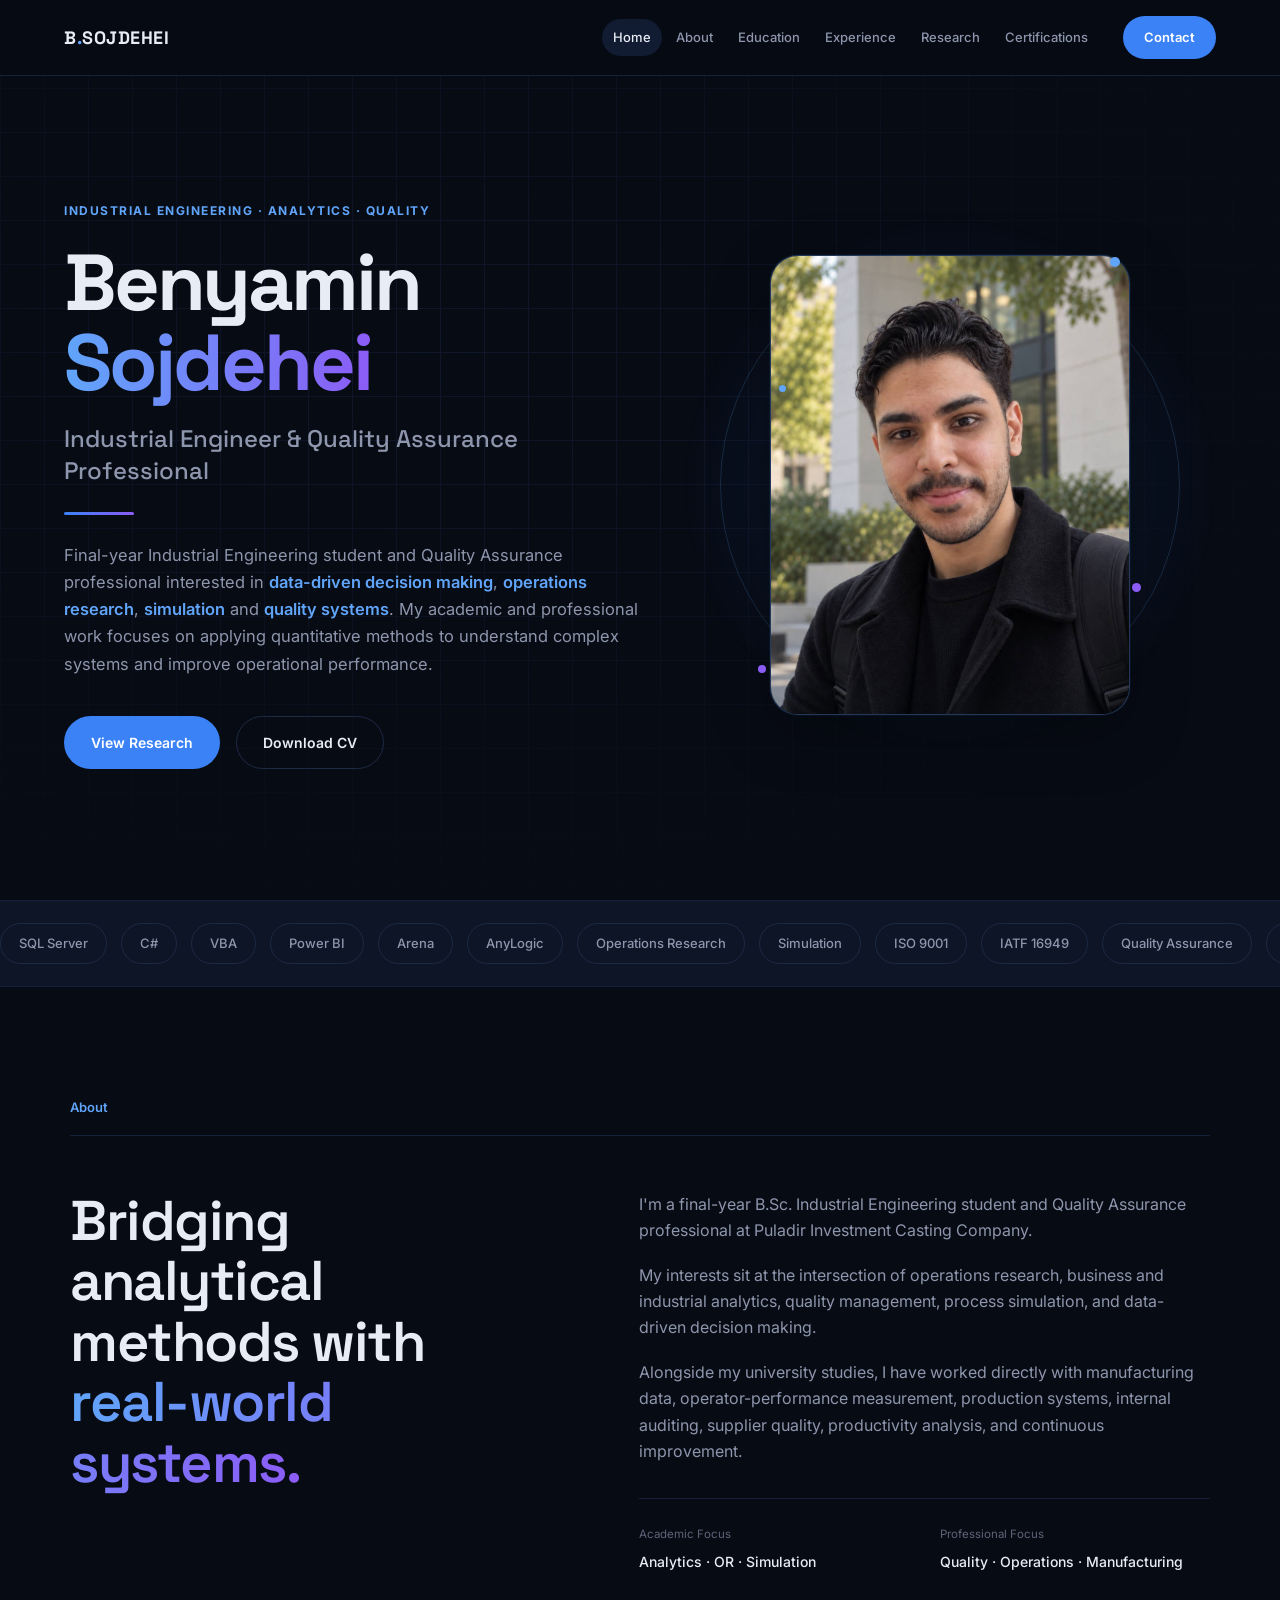
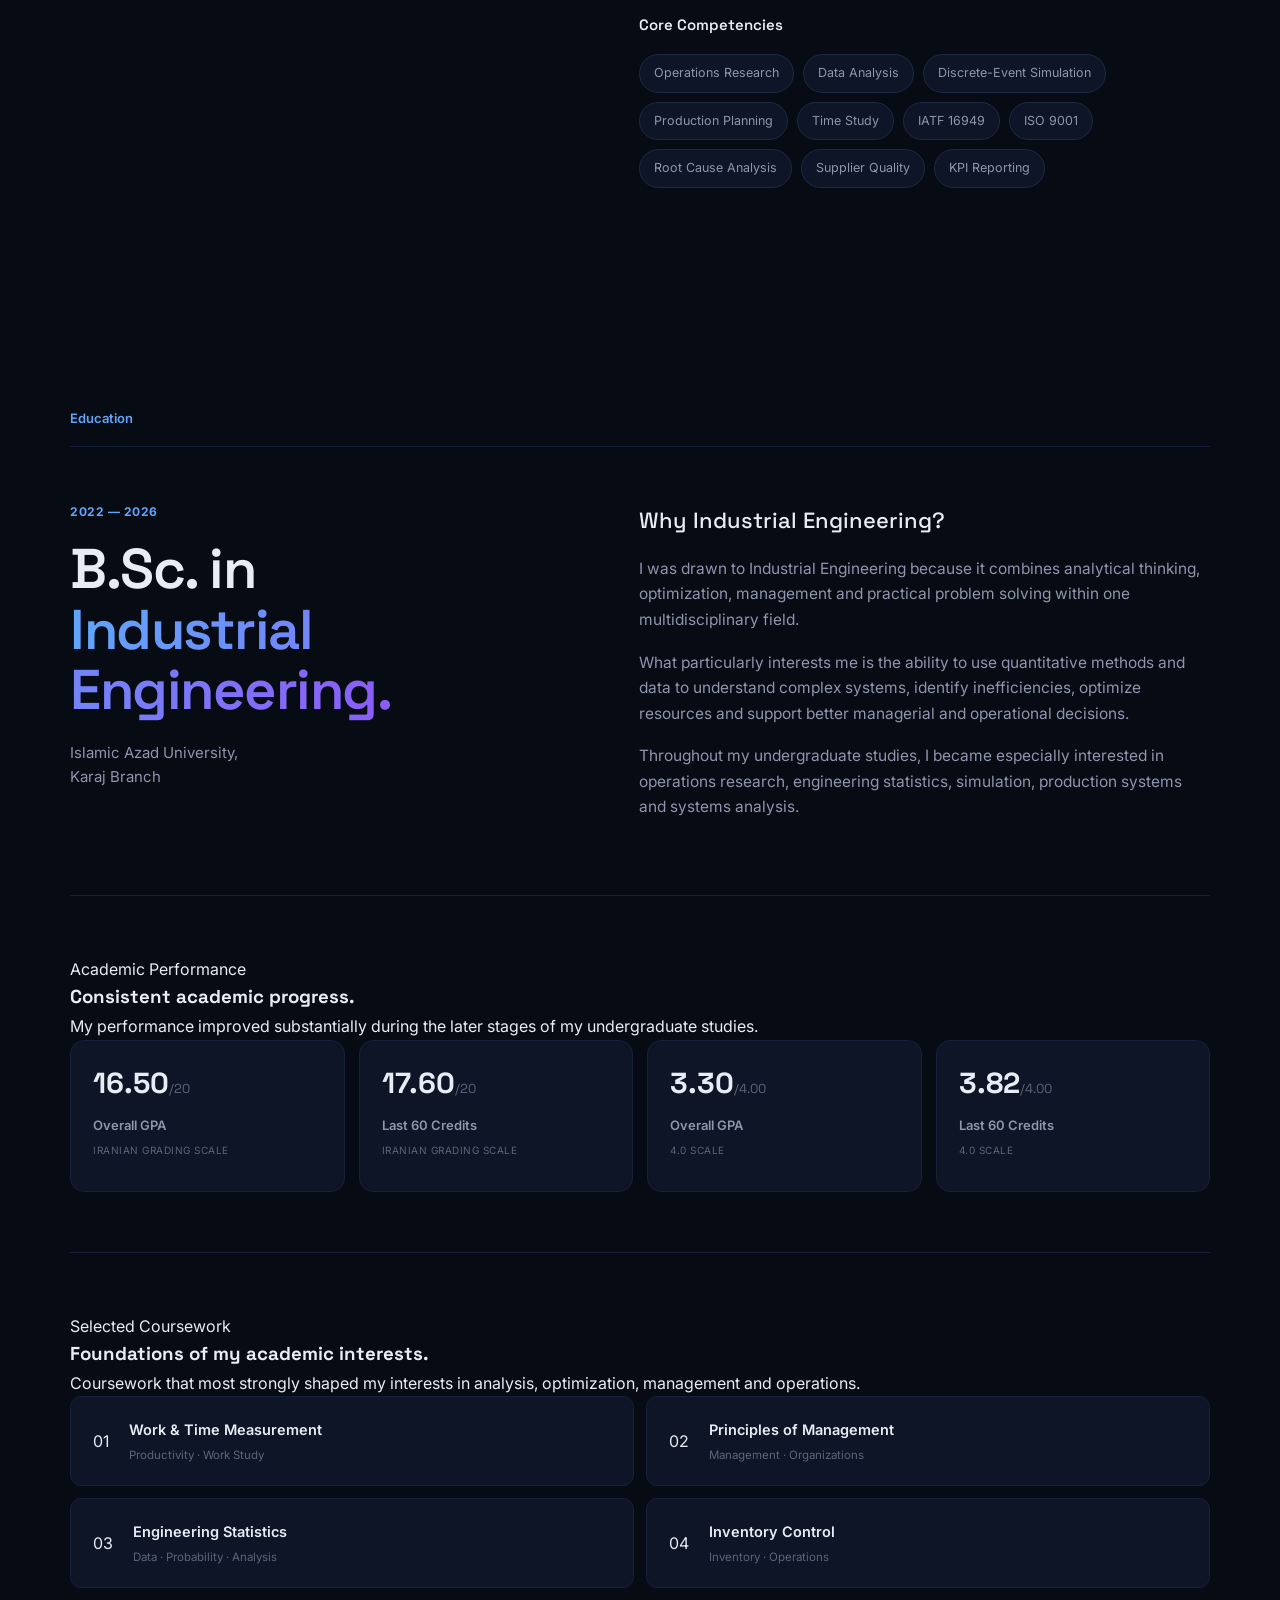
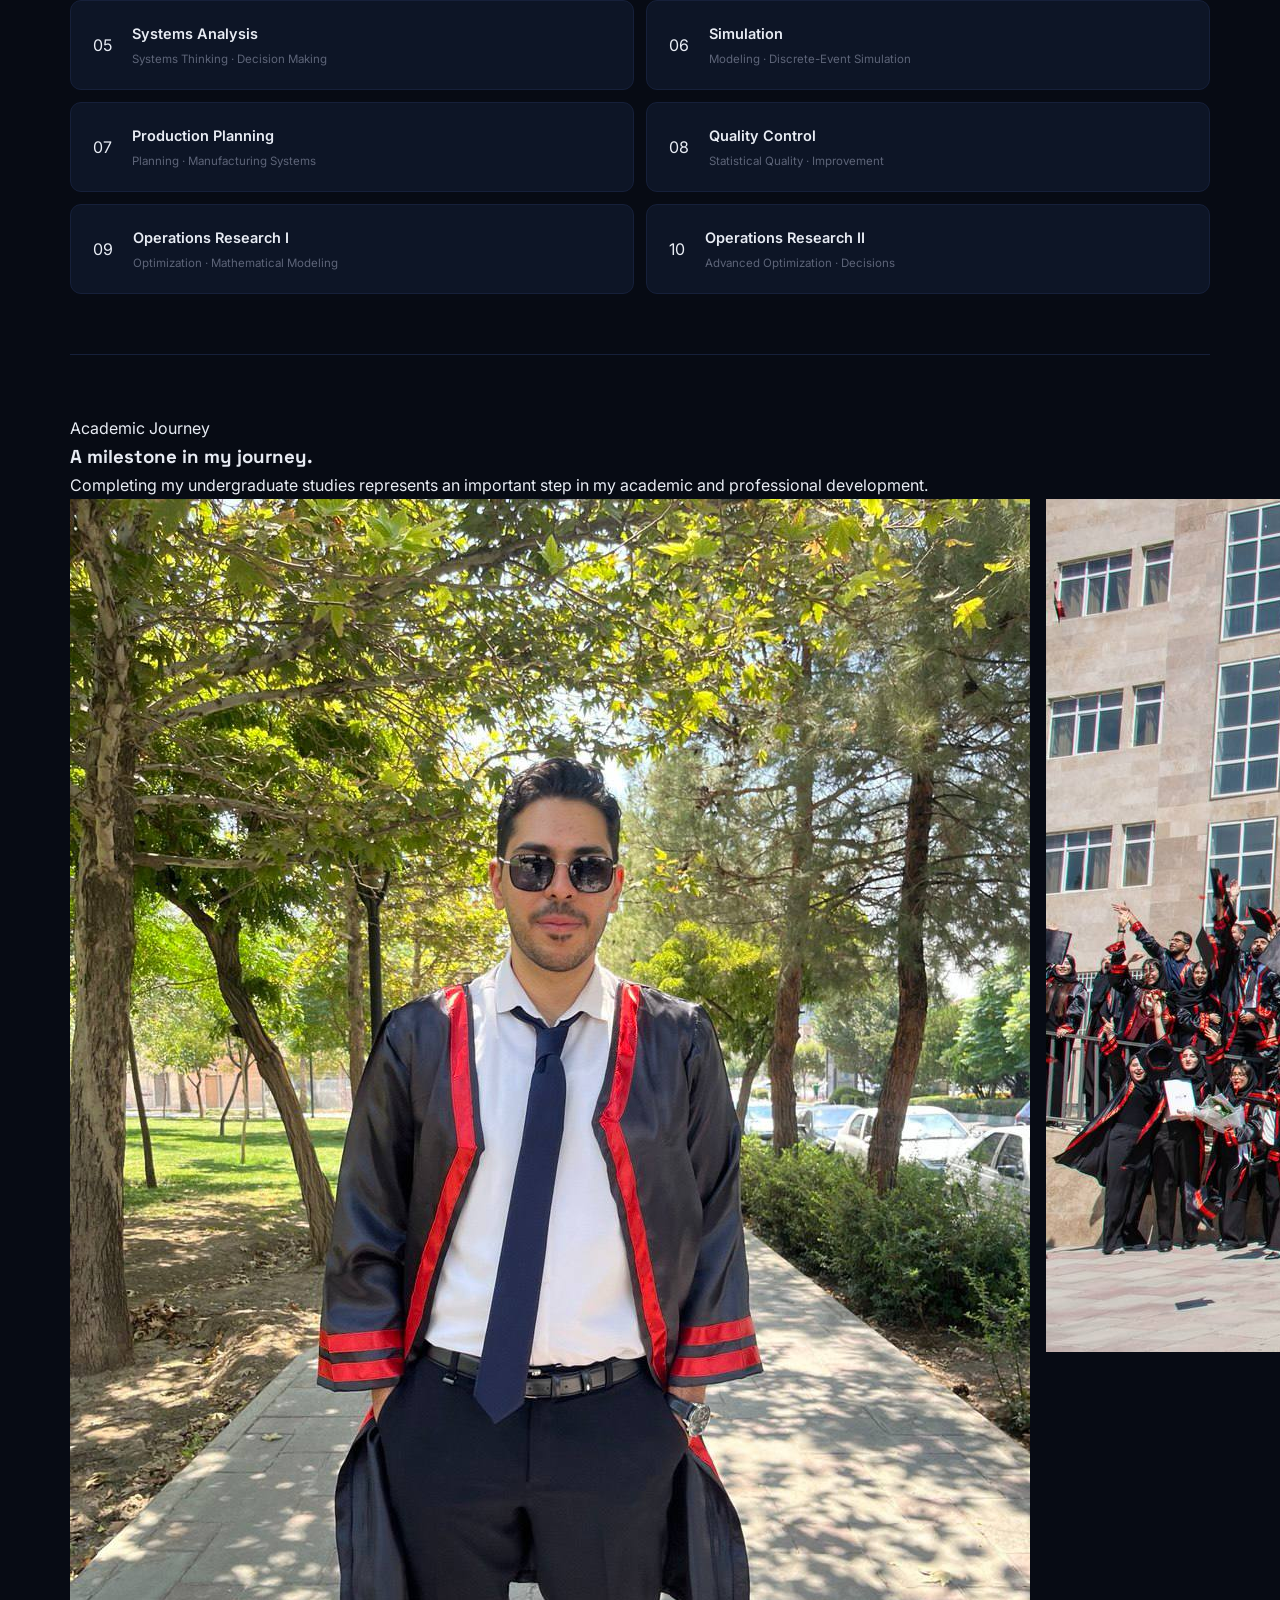
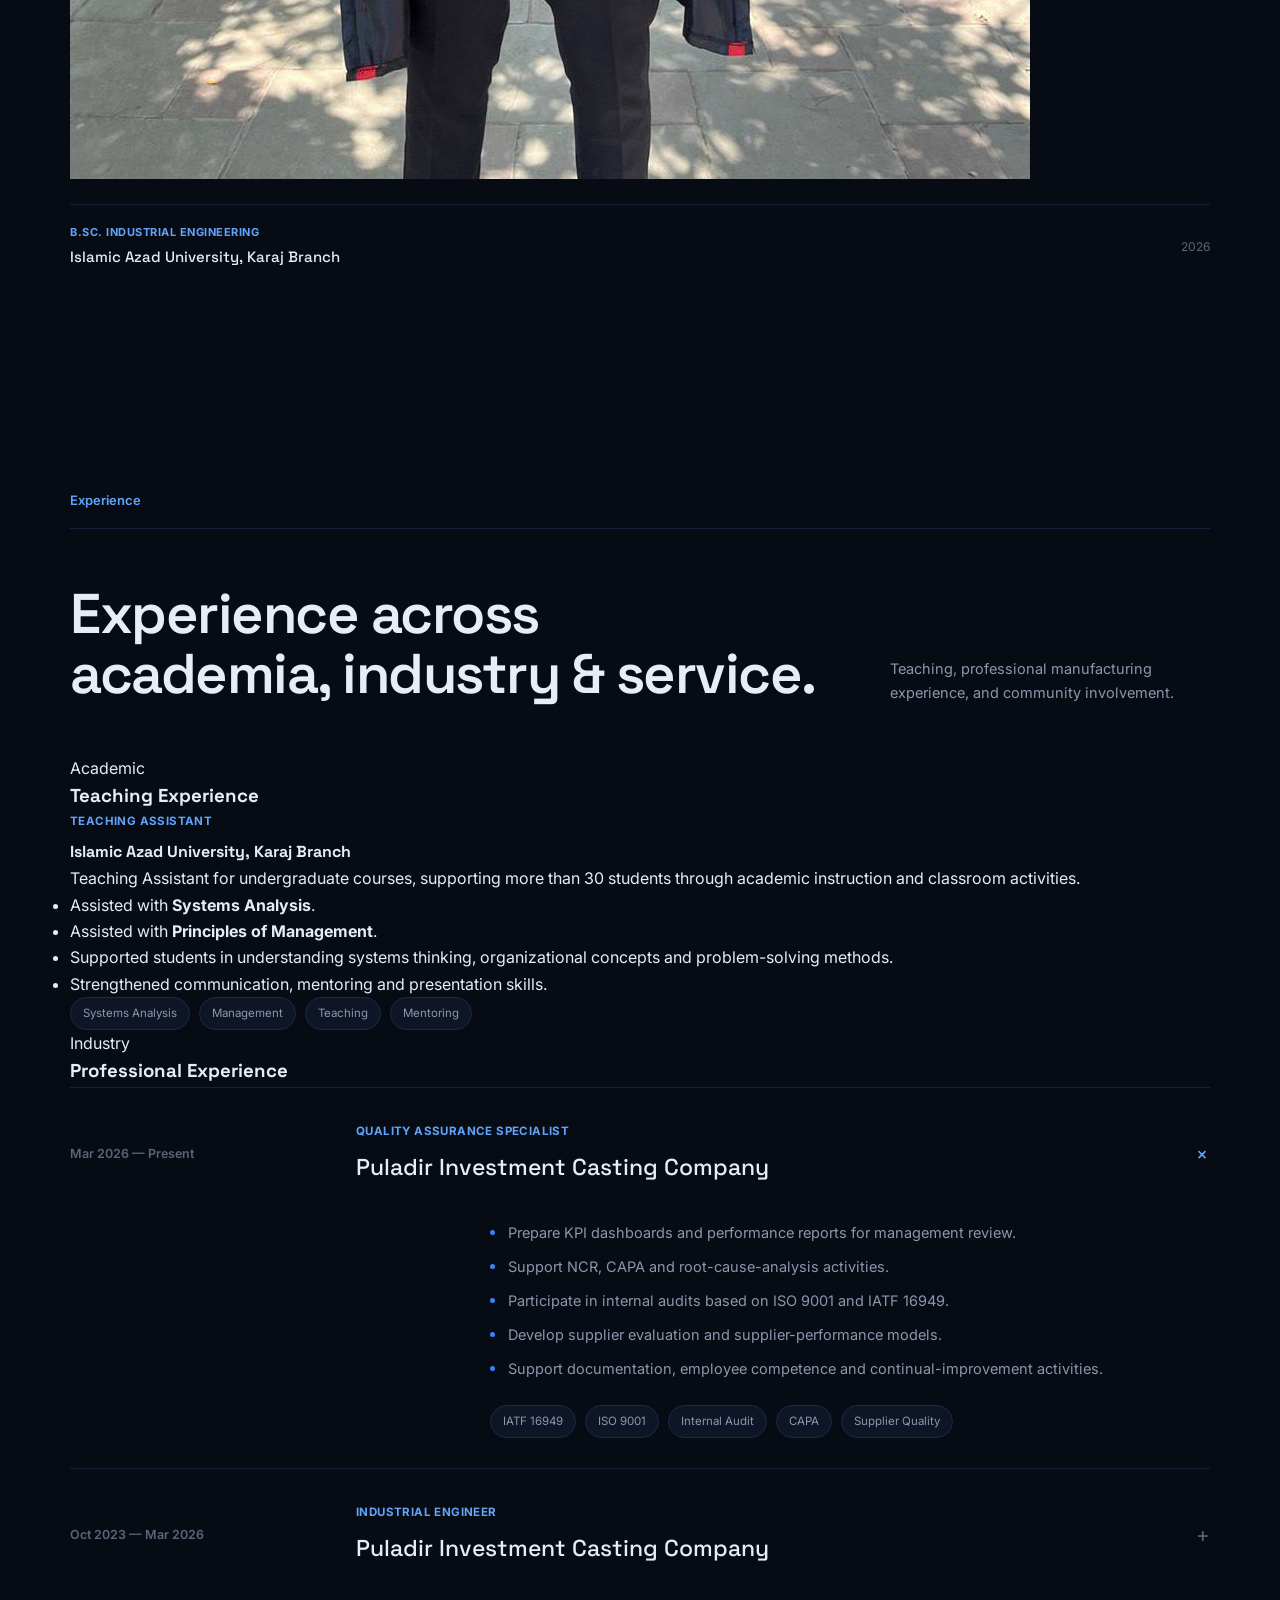
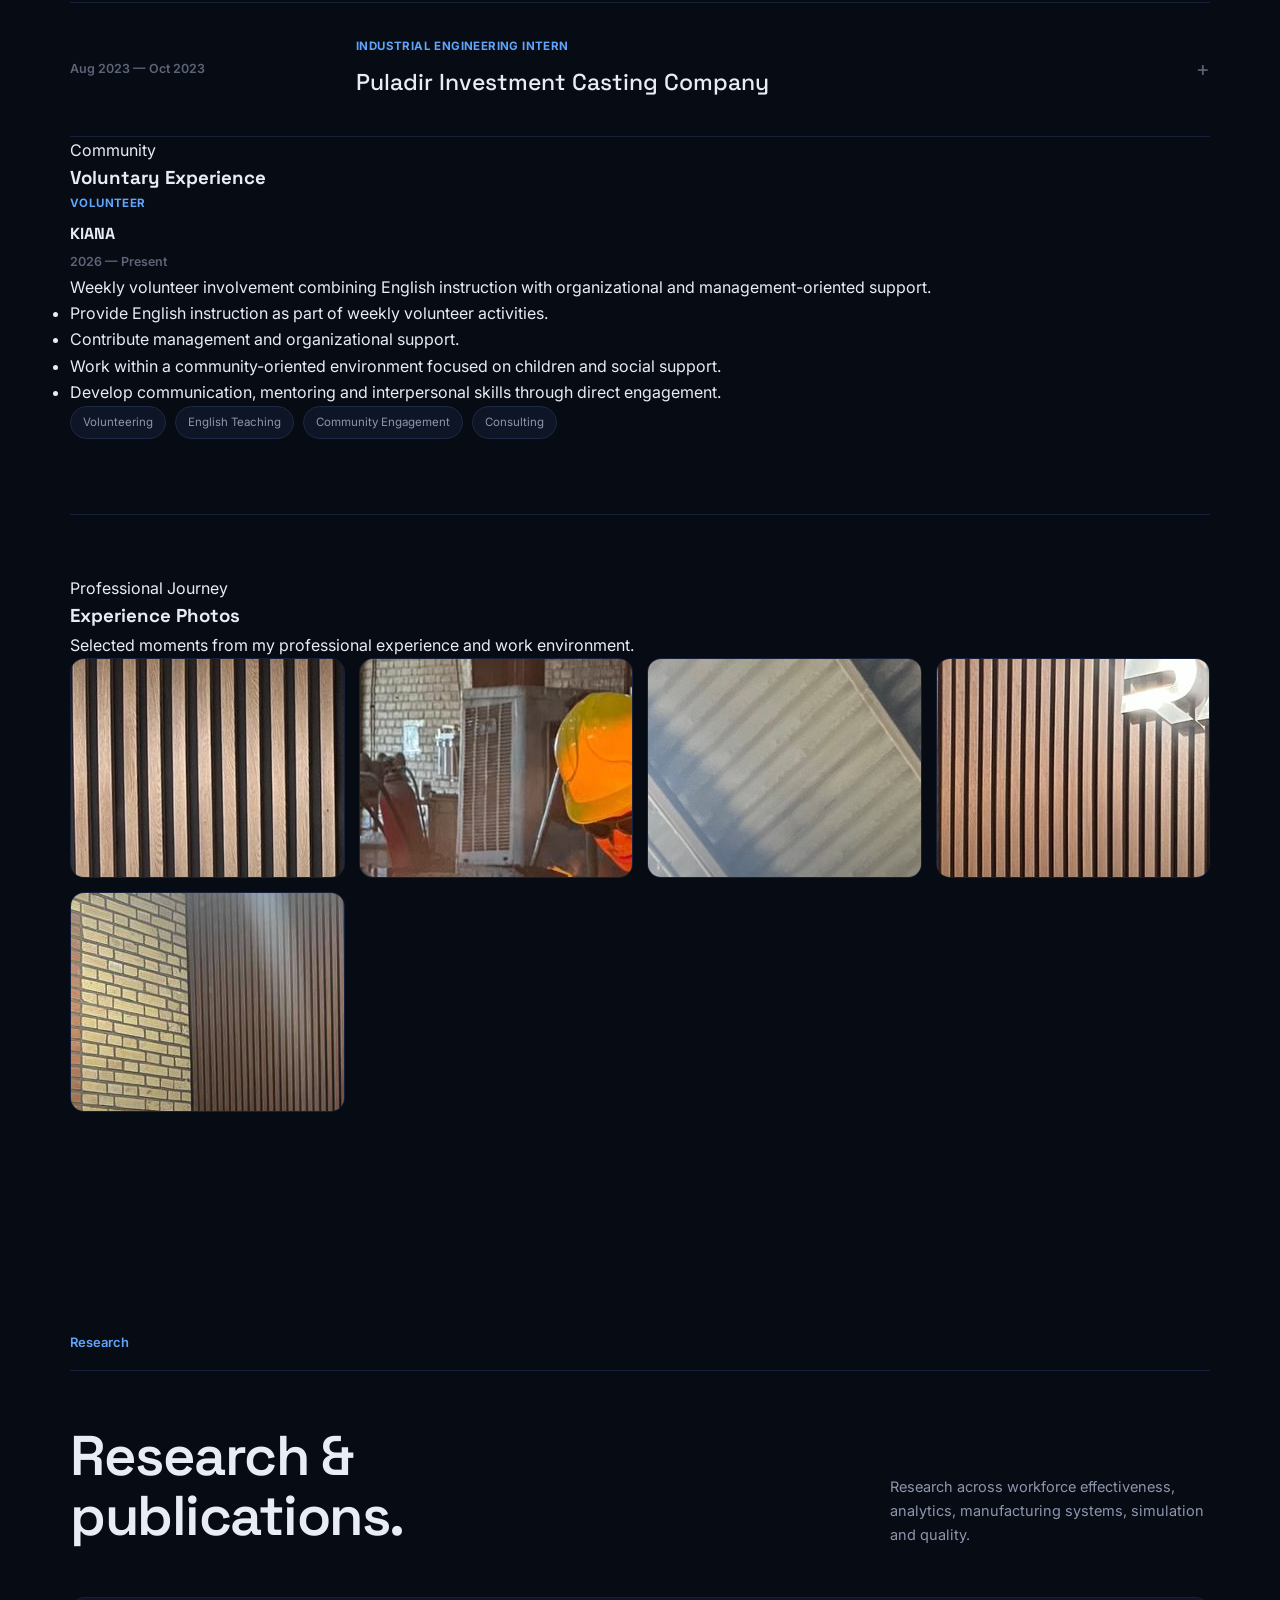
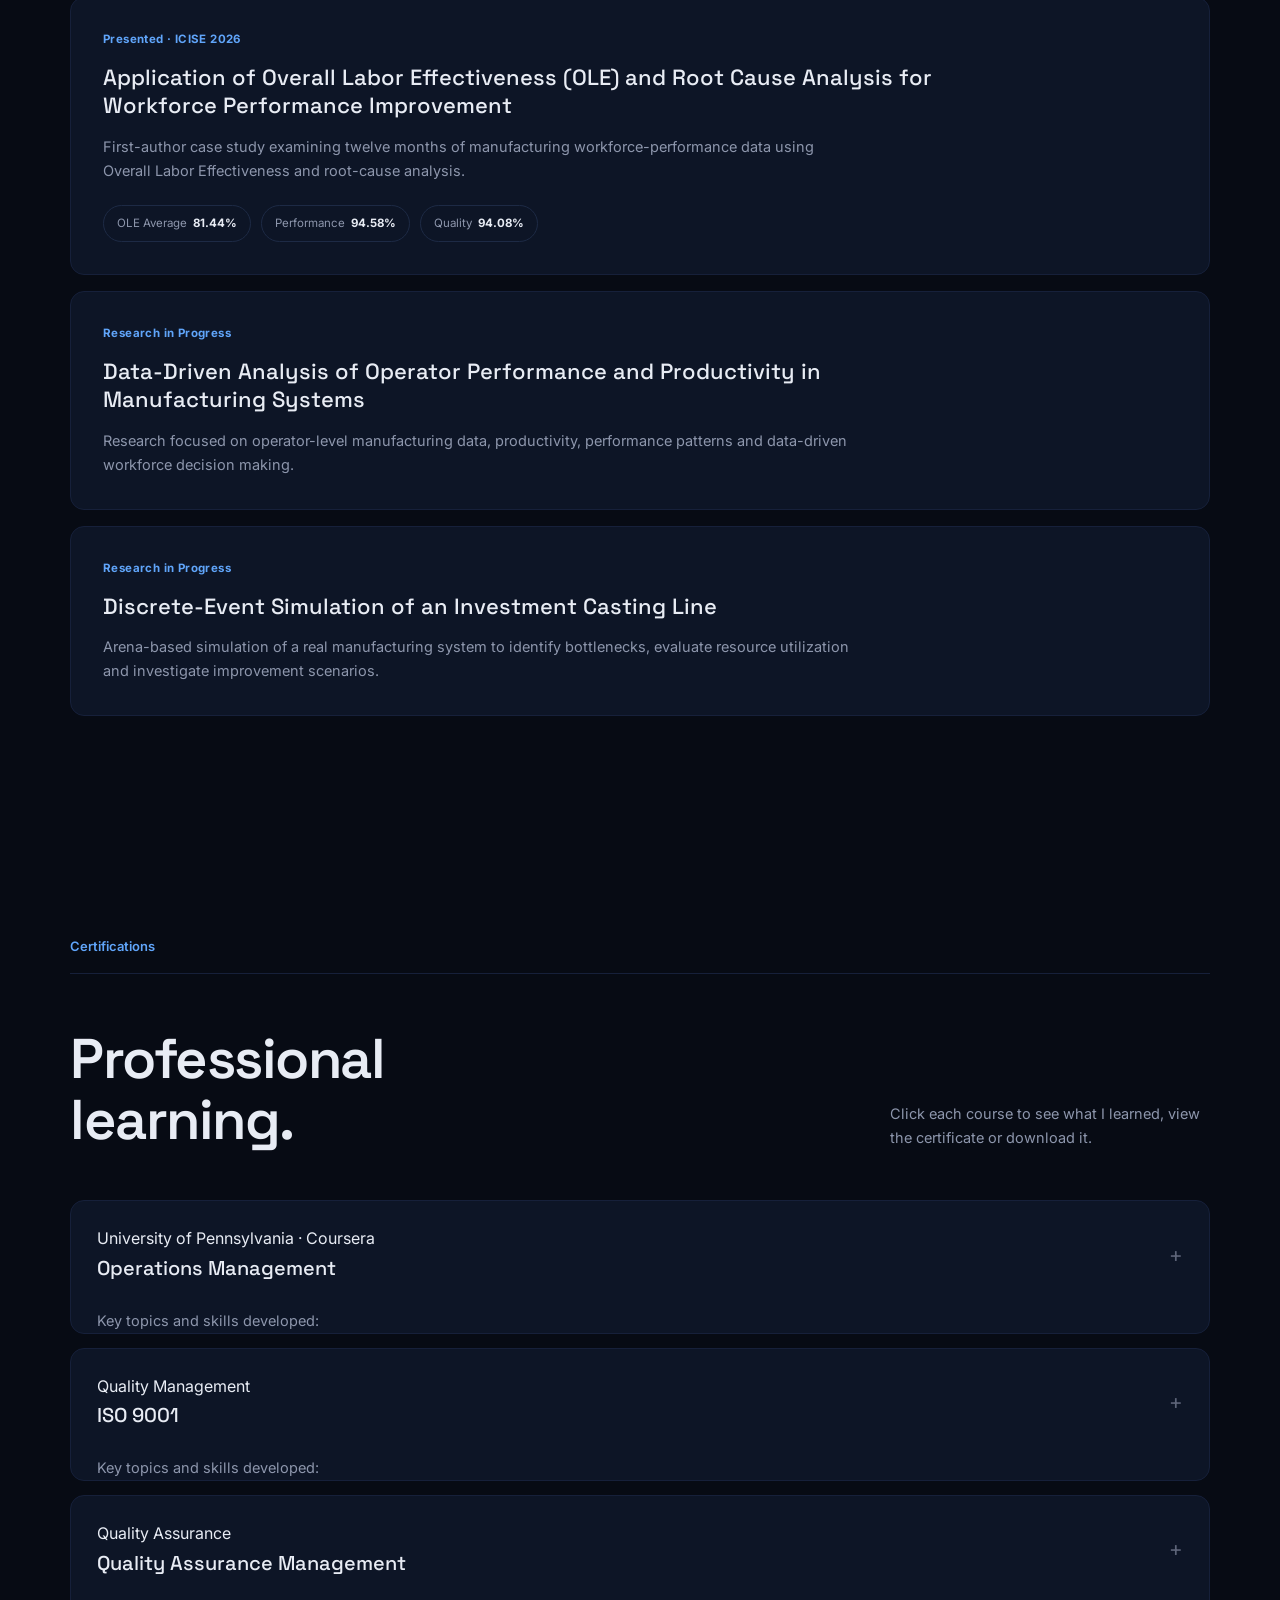
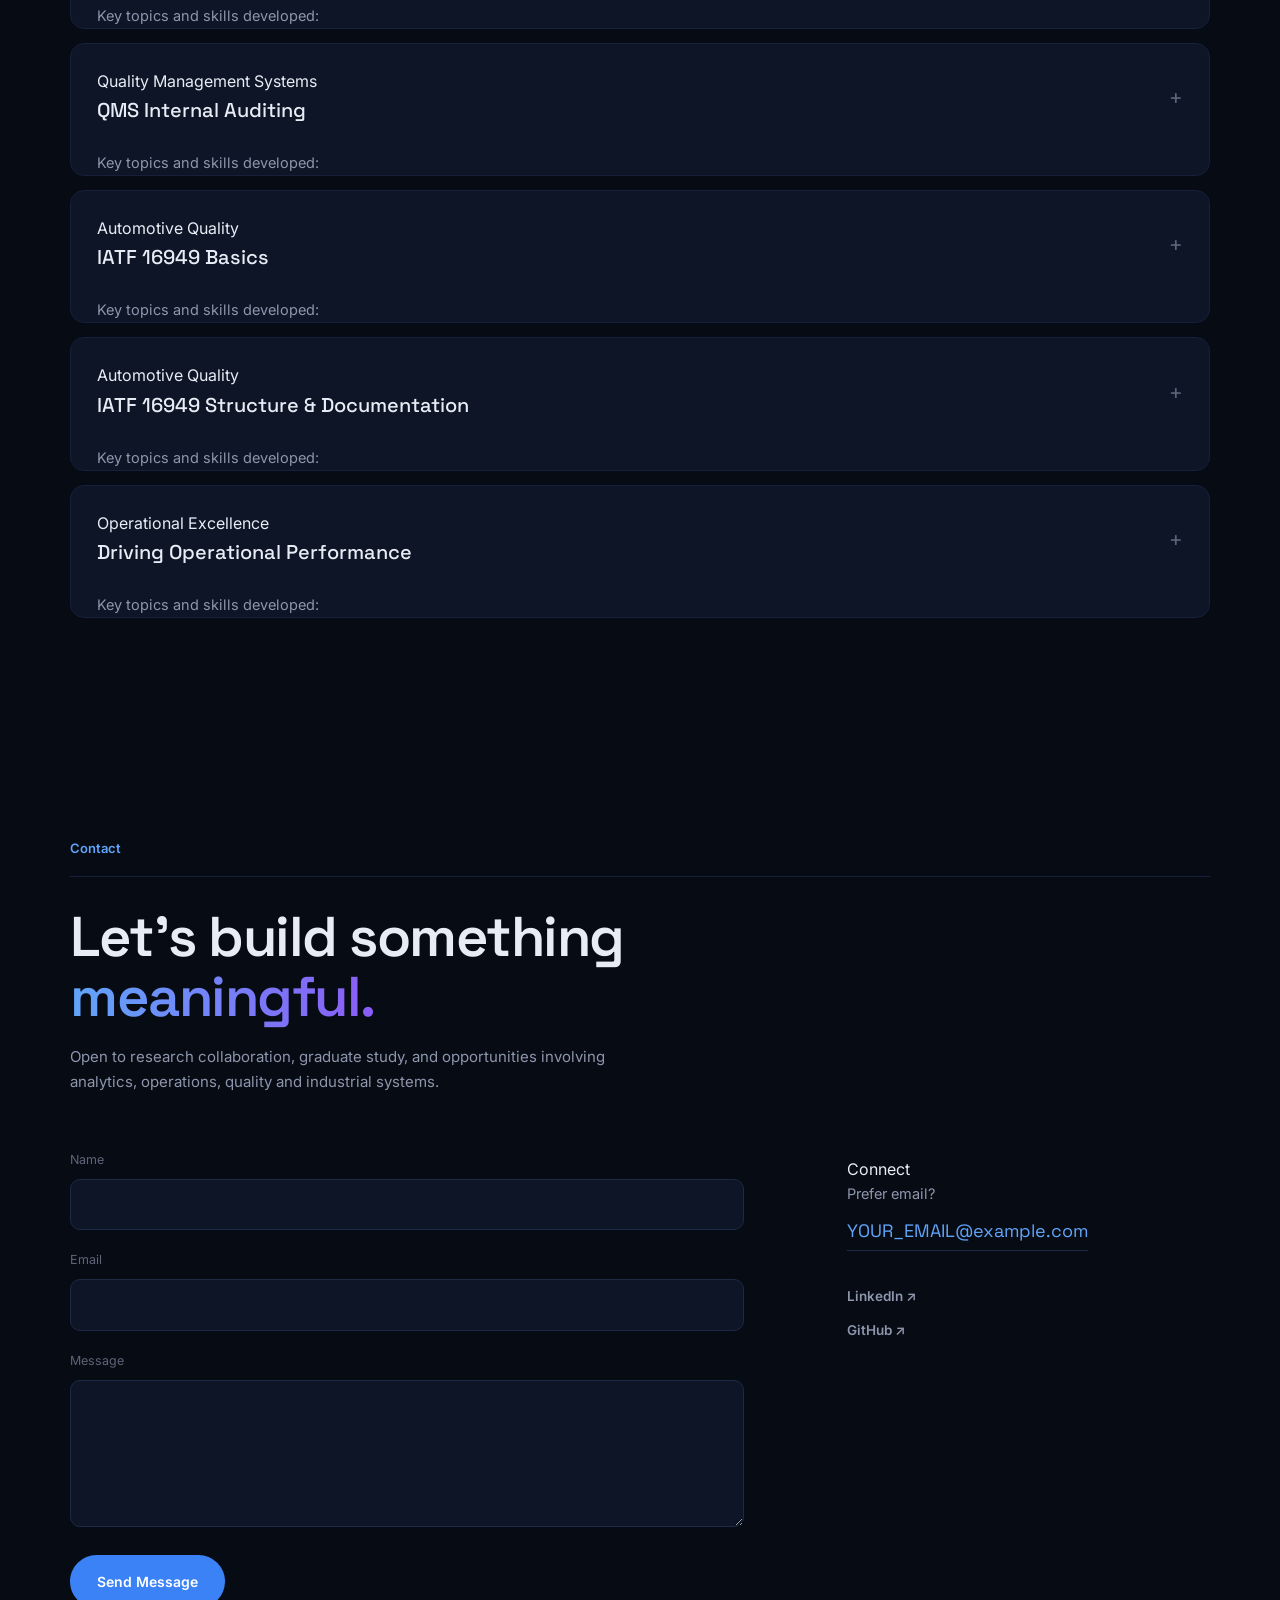
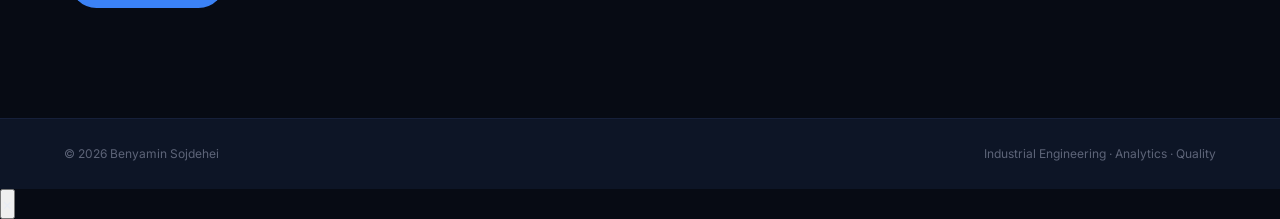
==== commit c7808f89: "Update index.html" ====
--- a/index.html
+++ b/index.html
@@ -15,7 +15,7 @@
 
     <meta
         name="description"
-        content="Benyamin Sojdehei — Industrial Engineering student and Quality Assurance professional interested in operations research, analytics, simulation, quality systems, and data-driven decision making."
+        content="Benyamin Sojdehei — Industrial Engineering student and Quality Assurance professional focused on analytics, operations research, simulation, quality systems and data-driven decision making."
     >
 
     <link rel="preconnect" href="https://fonts.googleapis.com">
@@ -34,1675 +34,2139 @@
     <link rel="stylesheet" href="style.css">
 </head>
 
+
 <body>
 
-    <!-- =====================================================
-         NAVIGATION
-    ===================================================== -->
-
-    <header class="navbar">
-
-        <a href="#home" class="logo">
-            B<span>.</span>SOJDEHEI
-        </a>
-
-        <nav id="nav">
-            <a href="#home">Home</a>
-            <a href="#about">About</a>
-            <a href="#education">Education</a>
-            <a href="#experience">Experience</a>
-            <a href="#research">Research</a>
-            <a href="#certifications">Certifications</a>
-            <a href="#activities">Activities</a>
-        </nav>
-
-        <a
-            href="#contact"
-            class="btn btn-solid nav-contact"
+
+<!-- NAVIGATION -->
+
+<header class="navbar">
+
+    <a href="#home" class="logo">
+        B<span>.</span>SOJDEHEI
+    </a>
+
+    <nav id="nav">
+        <a href="#home">Home</a>
+        <a href="#about">About</a>
+        <a href="#education">Education</a>
+        <a href="#experience">Experience</a>
+        <a href="#research">Research</a>
+        <a href="#certifications">Certifications</a>
+    </nav>
+
+    <a
+        href="#contact"
+        class="btn btn-solid nav-contact"
+    >
+        Contact
+    </a>
+
+    <button
+        id="menu-btn"
+        class="menu-btn"
+        aria-label="Toggle navigation"
+        aria-expanded="false"
+        aria-controls="nav"
+    >
+        <span></span>
+        <span></span>
+        <span></span>
+    </button>
+
+</header>
+
+
+
+<main>
+
+
+<!-- HERO -->
+
+<section class="hero" id="home">
+
+    <div class="hero-grid-bg"></div>
+
+
+    <div class="hero-text reveal">
+
+        <div class="hero-eyebrow">
+            Industrial Engineering · Analytics · Quality
+        </div>
+
+        <h1>
+            Benyamin
+            <br>
+            <span class="gradient-text">
+                Sojdehei
+            </span>
+        </h1>
+
+        <h2 class="hero-role">
+            Industrial Engineer &amp; Quality Assurance Professional
+        </h2>
+
+        <div class="rule"></div>
+
+        <p class="hero-description">
+
+            Final-year Industrial Engineering student and Quality
+            Assurance professional interested in
+
+            <strong>data-driven decision making</strong>,
+
+            <strong>operations research</strong>,
+
+            <strong>simulation</strong>
+
+            and
+
+            <strong>quality systems</strong>.
+
+            My academic and professional work focuses on applying
+            quantitative methods to understand complex systems and
+            improve operational performance.
+
+        </p>
+
+
+        <div class="hero-buttons">
+
+            <a
+                href="#research"
+                class="btn btn-solid"
+            >
+                View Research
+            </a>
+
+            <a
+                href="assets/cv/CV.pdf"
+                target="_blank"
+                rel="noopener noreferrer"
+                class="btn btn-outline"
+            >
+                Download CV
+            </a>
+
+        </div>
+
+    </div>
+
+
+
+    <!-- LARGE PROFILE PHOTO -->
+
+    <div class="hero-photo-side reveal">
+
+        <div class="hero-photo-glow"></div>
+
+        <div class="hero-photo-ring hero-ring-1"></div>
+
+        <div class="hero-photo-ring hero-ring-2"></div>
+
+        <div class="hero-photo-card">
+
+            <img
+                src="assets/images/profile/profile.jpg"
+                alt="Benyamin Sojdehei"
+                class="hero-photo"
+            >
+
+        </div>
+
+        <span class="hero-dot dot-1"></span>
+        <span class="hero-dot dot-2"></span>
+        <span class="hero-dot dot-3"></span>
+        <span class="hero-dot dot-4"></span>
+
+    </div>
+
+</section>
+
+
+
+<!-- SKILLS -->
+
+<div class="marquee-container">
+
+    <div class="marquee">
+
+        <div class="marquee-group">
+
+            <span class="pill">SQL Server</span>
+            <span class="pill">C#</span>
+            <span class="pill">VBA</span>
+            <span class="pill">Power BI</span>
+            <span class="pill">Arena</span>
+            <span class="pill">AnyLogic</span>
+            <span class="pill">Operations Research</span>
+            <span class="pill">Simulation</span>
+            <span class="pill">ISO 9001</span>
+            <span class="pill">IATF 16949</span>
+            <span class="pill">Quality Assurance</span>
+            <span class="pill">Data Analysis</span>
+
+        </div>
+
+
+        <div
+            class="marquee-group"
+            aria-hidden="true"
         >
-            Contact
-        </a>
-
-        <button
-            id="menu-btn"
-            class="menu-btn"
-            aria-label="Toggle navigation"
-            aria-expanded="false"
-            aria-controls="nav"
+
+            <span class="pill">SQL Server</span>
+            <span class="pill">C#</span>
+            <span class="pill">VBA</span>
+            <span class="pill">Power BI</span>
+            <span class="pill">Arena</span>
+            <span class="pill">AnyLogic</span>
+            <span class="pill">Operations Research</span>
+            <span class="pill">Simulation</span>
+            <span class="pill">ISO 9001</span>
+            <span class="pill">IATF 16949</span>
+            <span class="pill">Quality Assurance</span>
+            <span class="pill">Data Analysis</span>
+
+        </div>
+
+    </div>
+
+</div>
+
+
+
+<!-- ABOUT -->
+
+<section class="section" id="about">
+
+    <div class="section-label">
+        About
+    </div>
+
+
+    <div class="about-grid">
+
+        <h2 class="section-heading reveal">
+
+            Bridging analytical methods with
+
+            <span class="gradient-text">
+                real-world systems.
+            </span>
+
+        </h2>
+
+
+        <div class="about-text reveal">
+
+            <p>
+
+                I'm a final-year B.Sc. Industrial Engineering student
+                and Quality Assurance professional at
+                Puladir Investment Casting Company.
+
+            </p>
+
+            <p>
+
+                My interests sit at the intersection of operations
+                research, business and industrial analytics,
+                quality management, process simulation,
+                and data-driven decision making.
+
+            </p>
+
+            <p>
+
+                Alongside my university studies, I have worked directly
+                with manufacturing data, operator-performance
+                measurement, production systems, internal auditing,
+                supplier quality, productivity analysis,
+                and continuous improvement.
+
+            </p>
+
+
+            <div class="about-stats">
+
+                <div>
+
+                    <span class="stat-label">
+                        Academic Focus
+                    </span>
+
+                    <span class="stat-value">
+                        Analytics · OR · Simulation
+                    </span>
+
+                </div>
+
+
+                <div>
+
+                    <span class="stat-label">
+                        Professional Focus
+                    </span>
+
+                    <span class="stat-value">
+                        Quality · Operations · Manufacturing
+                    </span>
+
+                </div>
+
+            </div>
+
+
+            <h3 class="competencies-heading">
+                Core Competencies
+            </h3>
+
+
+            <div class="tag-row">
+
+                <span class="tag">Operations Research</span>
+                <span class="tag">Data Analysis</span>
+                <span class="tag">Discrete-Event Simulation</span>
+                <span class="tag">Production Planning</span>
+                <span class="tag">Time Study</span>
+                <span class="tag">IATF 16949</span>
+                <span class="tag">ISO 9001</span>
+                <span class="tag">Root Cause Analysis</span>
+                <span class="tag">Supplier Quality</span>
+                <span class="tag">KPI Reporting</span>
+
+            </div>
+
+        </div>
+
+    </div>
+
+</section>
+
+
+
+<!-- EDUCATION -->
+
+<section class="section" id="education">
+
+    <div class="section-label">
+        Education
+    </div>
+
+
+    <div class="education-header">
+
+        <div class="reveal">
+
+            <span class="edu-year">
+                2022 — 2026
+            </span>
+
+            <h2 class="section-heading">
+
+                B.Sc. in
+                <br>
+
+                <span class="gradient-text">
+                    Industrial Engineering.
+                </span>
+
+            </h2>
+
+            <p class="edu-school">
+
+                Islamic Azad University,
+                <br>
+                Karaj Branch
+
+            </p>
+
+        </div>
+
+
+        <div class="edu-intro reveal">
+
+            <h3>
+                Why Industrial Engineering?
+            </h3>
+
+            <p>
+
+                I was drawn to Industrial Engineering because it
+                combines analytical thinking, optimization,
+                management and practical problem solving within
+                one multidisciplinary field.
+
+            </p>
+
+            <p>
+
+                What particularly interests me is the ability to
+                use quantitative methods and data to understand
+                complex systems, identify inefficiencies, optimize
+                resources and support better managerial and
+                operational decisions.
+
+            </p>
+
+            <p>
+
+                Throughout my undergraduate studies, I became
+                especially interested in operations research,
+                engineering statistics, simulation, production
+                systems and systems analysis.
+
+            </p>
+
+        </div>
+
+    </div>
+
+
+
+    <!-- GPA -->
+
+    <div class="education-block">
+
+        <div class="block-header reveal">
+
+            <div>
+
+                <span class="eyebrow">
+                    Academic Performance
+                </span>
+
+                <h3>
+                    Consistent academic progress.
+                </h3>
+
+            </div>
+
+            <p>
+                My performance improved substantially during
+                the later stages of my undergraduate studies.
+            </p>
+
+        </div>
+
+
+        <div class="gpa-grid reveal">
+
+            <div class="gpa-box">
+
+                <strong>
+                    16.50<small>/20</small>
+                </strong>
+
+                <span>Overall GPA</span>
+
+                <small>
+                    Iranian grading scale
+                </small>
+
+            </div>
+
+
+            <div class="gpa-box featured">
+
+                <strong>
+                    17.60<small>/20</small>
+                </strong>
+
+                <span>
+                    Last 60 Credits
+                </span>
+
+                <small>
+                    Iranian grading scale
+                </small>
+
+            </div>
+
+
+            <div class="gpa-box">
+
+                <strong>
+                    3.30<small>/4.00</small>
+                </strong>
+
+                <span>
+                    Overall GPA
+                </span>
+
+                <small>
+                    4.0 scale
+                </small>
+
+            </div>
+
+
+            <div class="gpa-box featured">
+
+                <strong>
+                    3.82<small>/4.00</small>
+                </strong>
+
+                <span>
+                    Last 60 Credits
+                </span>
+
+                <small>
+                    4.0 scale
+                </small>
+
+            </div>
+
+        </div>
+
+    </div>
+
+
+
+    <!-- COURSES -->
+
+    <div class="education-block">
+
+        <div class="block-header reveal">
+
+            <div>
+
+                <span class="eyebrow">
+                    Selected Coursework
+                </span>
+
+                <h3>
+                    Foundations of my academic interests.
+                </h3>
+
+            </div>
+
+            <p>
+
+                Coursework that most strongly shaped my interests
+                in analysis, optimization, management and operations.
+
+            </p>
+
+        </div>
+
+
+        <div class="course-grid reveal">
+
+            <div class="course-card">
+                <span>01</span>
+                <div>
+                    <h3>Work &amp; Time Measurement</h3>
+                    <p>Productivity · Work Study</p>
+                </div>
+            </div>
+
+            <div class="course-card">
+                <span>02</span>
+                <div>
+                    <h3>Principles of Management</h3>
+                    <p>Management · Organizations</p>
+                </div>
+            </div>
+
+            <div class="course-card">
+                <span>03</span>
+                <div>
+                    <h3>Engineering Statistics</h3>
+                    <p>Data · Probability · Analysis</p>
+                </div>
+            </div>
+
+            <div class="course-card">
+                <span>04</span>
+                <div>
+                    <h3>Inventory Control</h3>
+                    <p>Inventory · Operations</p>
+                </div>
+            </div>
+
+            <div class="course-card">
+                <span>05</span>
+                <div>
+                    <h3>Systems Analysis</h3>
+                    <p>Systems Thinking · Decision Making</p>
+                </div>
+            </div>
+
+            <div class="course-card">
+                <span>06</span>
+                <div>
+                    <h3>Simulation</h3>
+                    <p>Modeling · Discrete-Event Simulation</p>
+                </div>
+            </div>
+
+            <div class="course-card">
+                <span>07</span>
+                <div>
+                    <h3>Production Planning</h3>
+                    <p>Planning · Manufacturing Systems</p>
+                </div>
+            </div>
+
+            <div class="course-card">
+                <span>08</span>
+                <div>
+                    <h3>Quality Control</h3>
+                    <p>Statistical Quality · Improvement</p>
+                </div>
+            </div>
+
+            <div class="course-card">
+                <span>09</span>
+                <div>
+                    <h3>Operations Research I</h3>
+                    <p>Optimization · Mathematical Modeling</p>
+                </div>
+            </div>
+
+            <div class="course-card">
+                <span>10</span>
+                <div>
+                    <h3>Operations Research II</h3>
+                    <p>Advanced Optimization · Decisions</p>
+                </div>
+            </div>
+
+        </div>
+
+    </div>
+
+
+
+    <!-- GRADUATION PHOTOS -->
+
+    <div class="graduation-section">
+
+        <div class="block-header reveal">
+
+            <div>
+
+                <span class="eyebrow">
+                    Academic Journey
+                </span>
+
+                <h3>
+                    A milestone in my journey.
+                </h3>
+
+            </div>
+
+            <p>
+
+                Completing my undergraduate studies represents
+                an important step in my academic and professional
+                development.
+
+            </p>
+
+        </div>
+
+
+        <div class="graduation-gallery reveal">
+
+            <figure class="photo-frame">
+
+                <img
+                    src="assets/images/graduation/graduation-1.jpg"
+                    alt="Benyamin Sojdehei graduation photo"
+                    class="gallery-image"
+                >
+
+            </figure>
+
+
+            <figure class="photo-frame">
+
+                <img
+                    src="assets/images/graduation/graduation-2.jpg"
+                    alt="Benyamin Sojdehei graduation ceremony"
+                    class="gallery-image"
+                >
+
+            </figure>
+
+        </div>
+
+
+        <div class="graduation-caption">
+
+            <div>
+
+                <span>
+                    B.Sc. Industrial Engineering
+                </span>
+
+                <strong>
+                    Islamic Azad University, Karaj Branch
+                </strong>
+
+            </div>
+
+            <small>
+                2026
+            </small>
+
+        </div>
+
+    </div>
+
+</section>
+
+
+
+<!-- EXPERIENCE -->
+
+<section class="section" id="experience">
+
+    <div class="section-label">
+        Experience
+    </div>
+
+
+    <div class="section-title reveal">
+
+        <h2 class="section-heading">
+
+            Experience across
+            <br>
+            academia, industry &amp; service.
+
+        </h2>
+
+        <p>
+
+            Teaching, professional manufacturing experience,
+            and community involvement.
+
+        </p>
+
+    </div>
+
+
+
+    <!-- TEACHING -->
+
+    <div class="experience-group reveal">
+
+        <div class="experience-heading">
+
+            <span class="eyebrow">
+                Academic
+            </span>
+
+            <h3>
+                Teaching Experience
+            </h3>
+
+        </div>
+
+
+        <article class="experience-static-card">
+
+            <div class="experience-top">
+
+                <div>
+
+                    <span class="timeline-tag">
+                        Teaching Assistant
+                    </span>
+
+                    <h4>
+                        Islamic Azad University, Karaj Branch
+                    </h4>
+
+                </div>
+
+            </div>
+
+
+            <p class="experience-summary">
+
+                Teaching Assistant for undergraduate courses,
+                supporting more than 30 students through academic
+                instruction and classroom activities.
+
+            </p>
+
+
+            <ul class="bullet-list">
+
+                <li>
+                    Assisted with <strong>Systems Analysis</strong>.
+                </li>
+
+                <li>
+                    Assisted with <strong>Principles of Management</strong>.
+                </li>
+
+                <li>
+                    Supported students in understanding systems thinking,
+                    organizational concepts and problem-solving methods.
+                </li>
+
+                <li>
+                    Strengthened communication, mentoring and presentation skills.
+                </li>
+
+            </ul>
+
+
+            <div class="tag-row small">
+
+                <span class="tag">Systems Analysis</span>
+                <span class="tag">Management</span>
+                <span class="tag">Teaching</span>
+                <span class="tag">Mentoring</span>
+
+            </div>
+
+        </article>
+
+    </div>
+
+
+
+    <!-- PROFESSIONAL -->
+
+    <div class="experience-group">
+
+        <div class="experience-heading reveal">
+
+            <span class="eyebrow">
+                Industry
+            </span>
+
+            <h3>
+                Professional Experience
+            </h3>
+
+        </div>
+
+
+        <div class="timeline" id="timeline">
+
+
+            <!-- QA -->
+
+            <article class="timeline-item">
+
+                <button
+                    class="timeline-head"
+                    aria-expanded="false"
+                >
+
+                    <div class="timeline-date">
+                        Mar 2026 — Present
+                    </div>
+
+                    <div class="timeline-main">
+
+                        <span class="timeline-tag">
+                            Quality Assurance Specialist
+                        </span>
+
+                        <h4>
+                            Puladir Investment Casting Company
+                        </h4>
+
+                    </div>
+
+                    <span class="chevron">
+                        +
+                    </span>
+
+                </button>
+
+
+                <div class="timeline-body">
+
+                    <div class="timeline-content">
+
+                        <ul>
+
+                            <li>
+                                Prepare KPI dashboards and performance reports
+                                for management review.
+                            </li>
+
+                            <li>
+                                Support NCR, CAPA and root-cause-analysis
+                                activities.
+                            </li>
+
+                            <li>
+                                Participate in internal audits based on
+                                ISO 9001 and IATF 16949.
+                            </li>
+
+                            <li>
+                                Develop supplier evaluation and
+                                supplier-performance models.
+                            </li>
+
+                            <li>
+                                Support documentation, employee competence
+                                and continual-improvement activities.
+                            </li>
+
+                        </ul>
+
+
+                        <div class="tag-row small">
+
+                            <span class="tag">IATF 16949</span>
+                            <span class="tag">ISO 9001</span>
+                            <span class="tag">Internal Audit</span>
+                            <span class="tag">CAPA</span>
+                            <span class="tag">Supplier Quality</span>
+
+                        </div>
+
+                    </div>
+
+                </div>
+
+            </article>
+
+
+
+            <!-- INDUSTRIAL ENGINEER -->
+
+            <article class="timeline-item">
+
+                <button
+                    class="timeline-head"
+                    aria-expanded="false"
+                >
+
+                    <div class="timeline-date">
+                        Oct 2023 — Mar 2026
+                    </div>
+
+                    <div class="timeline-main">
+
+                        <span class="timeline-tag">
+                            Industrial Engineer
+                        </span>
+
+                        <h4>
+                            Puladir Investment Casting Company
+                        </h4>
+
+                    </div>
+
+                    <span class="chevron">
+                        +
+                    </span>
+
+                </button>
+
+
+                <div class="timeline-body">
+
+                    <div class="timeline-content">
+
+                        <ul>
+
+                            <li>
+                                Conducted production time studies and
+                                developed standard times.
+                            </li>
+
+                            <li>
+                                Built operation process charts and analyzed
+                                operator productivity.
+                            </li>
+
+                            <li>
+                                Supported process redesign and
+                                performance measurement.
+                            </li>
+
+                            <li>
+                                Developed Excel/VBA-based tools for
+                                shop-floor data collection.
+                            </li>
+
+                            <li>
+                                Participated in Arena-based discrete-event
+                                simulation of the investment casting line.
+                            </li>
+
+                        </ul>
+
+
+                        <div class="tag-row small">
+
+                            <span class="tag">Time Study</span>
+                            <span class="tag">VBA</span>
+                            <span class="tag">Simulation</span>
+                            <span class="tag">KPI Analysis</span>
+                            <span class="tag">OPC</span>
+
+                        </div>
+
+                    </div>
+
+                </div>
+
+            </article>
+
+
+
+            <!-- INTERN -->
+
+            <article class="timeline-item">
+
+                <button
+                    class="timeline-head"
+                    aria-expanded="false"
+                >
+
+                    <div class="timeline-date">
+                        Aug 2023 — Oct 2023
+                    </div>
+
+                    <div class="timeline-main">
+
+                        <span class="timeline-tag">
+                            Industrial Engineering Intern
+                        </span>
+
+                        <h4>
+                            Puladir Investment Casting Company
+                        </h4>
+
+                    </div>
+
+                    <span class="chevron">
+                        +
+                    </span>
+
+                </button>
+
+
+                <div class="timeline-body">
+
+                    <div class="timeline-content">
+
+                        <ul>
+
+                            <li>
+                                Gained practical exposure to industrial
+                                engineering in an investment-casting
+                                manufacturing environment.
+                            </li>
+
+                            <li>
+                                Assisted with production data collection,
+                                time study and process analysis.
+                            </li>
+
+                        </ul>
+
+                    </div>
+
+                </div>
+
+            </article>
+
+        </div>
+
+    </div>
+
+
+
+    <!-- VOLUNTEERING -->
+
+    <div class="experience-group reveal">
+
+        <div class="experience-heading">
+
+            <span class="eyebrow">
+                Community
+            </span>
+
+            <h3>
+                Voluntary Experience
+            </h3>
+
+        </div>
+
+
+        <article class="experience-static-card">
+
+            <div class="experience-top">
+
+                <div>
+
+                    <span class="timeline-tag">
+                        Volunteer
+                    </span>
+
+                    <h4>
+                        KIANA
+                    </h4>
+
+                </div>
+
+                <span class="experience-date">
+                    2026 — Present
+                </span>
+
+            </div>
+
+
+            <p class="experience-summary">
+
+                Weekly volunteer involvement combining English
+                instruction with organizational and management-oriented
+                support.
+
+            </p>
+
+
+            <ul class="bullet-list">
+
+                <li>
+                    Provide English instruction as part of weekly
+                    volunteer activities.
+                </li>
+
+                <li>
+                    Contribute management and organizational support.
+                </li>
+
+                <li>
+                    Work within a community-oriented environment
+                    focused on children and social support.
+                </li>
+
+                <li>
+                    Develop communication, mentoring and
+                    interpersonal skills through direct engagement.
+                </li>
+
+            </ul>
+
+
+            <div class="tag-row small">
+
+                <span class="tag">Volunteering</span>
+                <span class="tag">English Teaching</span>
+                <span class="tag">Community Engagement</span>
+                <span class="tag">Consulting</span>
+
+            </div>
+
+        </article>
+
+    </div>
+
+
+
+    <!-- EXPERIENCE PHOTOS -->
+
+    <div class="experience-gallery-section">
+
+        <div class="block-header reveal">
+
+            <div>
+
+                <span class="eyebrow">
+                    Professional Journey
+                </span>
+
+                <h3>
+                    Experience Photos
+                </h3>
+
+            </div>
+
+            <p>
+
+                Selected moments from my professional experience
+                and work environment.
+
+            </p>
+
+        </div>
+
+
+        <div class="experience-gallery-grid reveal">
+
+
+            <figure class="experience-photo-item featured-photo">
+
+                <img
+                    src="assets/images/experience/experience-1.jpg"
+                    alt="Benyamin Sojdehei professional experience"
+                    class="gallery-image"
+                >
+
+            </figure>
+
+
+            <figure class="experience-photo-item">
+
+                <img
+                    src="assets/images/experience/experience-2.jpg"
+                    alt="Puladir professional experience"
+                    class="gallery-image"
+                >
+
+            </figure>
+
+
+            <figure class="experience-photo-item">
+
+                <img
+                    src="assets/images/experience/experience-3.jpg"
+                    alt="Industrial engineering experience"
+                    class="gallery-image"
+                >
+
+            </figure>
+
+
+            <figure class="experience-photo-item">
+
+                <img
+                    src="assets/images/experience/experience-4.jpg"
+                    alt="Quality assurance experience"
+                    class="gallery-image"
+                >
+
+            </figure>
+
+
+            <figure class="experience-photo-item">
+
+                <img
+                    src="assets/images/experience/experience-5.jpg"
+                    alt="Professional experience at Puladir"
+                    class="gallery-image"
+                >
+
+            </figure>
+
+        </div>
+
+    </div>
+
+</section>
+
+
+
+<!-- RESEARCH -->
+
+<section class="section" id="research">
+
+    <div class="section-label">
+        Research
+    </div>
+
+
+    <div class="section-title reveal">
+
+        <h2 class="section-heading">
+
+            Research &amp;
+            <br>
+            publications.
+
+        </h2>
+
+        <p>
+
+            Research across workforce effectiveness,
+            analytics, manufacturing systems,
+            simulation and quality.
+
+        </p>
+
+    </div>
+
+
+    <div class="research-list">
+
+
+        <article class="research-card reveal">
+
+            <div class="research-status">
+                Presented · ICISE 2026
+            </div>
+
+            <h3>
+
+                Application of Overall Labor Effectiveness (OLE)
+                and Root Cause Analysis for Workforce
+                Performance Improvement
+
+            </h3>
+
+            <p>
+
+                First-author case study examining twelve months
+                of manufacturing workforce-performance data
+                using Overall Labor Effectiveness and
+                root-cause analysis.
+
+            </p>
+
+
+            <div class="research-metrics">
+
+                <span>
+                    OLE Average
+                    <strong>81.44%</strong>
+                </span>
+
+                <span>
+                    Performance
+                    <strong>94.58%</strong>
+                </span>
+
+                <span>
+                    Quality
+                    <strong>94.08%</strong>
+                </span>
+
+            </div>
+
+        </article>
+
+
+
+        <article class="research-card reveal">
+
+            <div class="research-status">
+                Research in Progress
+            </div>
+
+            <h3>
+                Data-Driven Analysis of Operator Performance
+                and Productivity in Manufacturing Systems
+            </h3>
+
+            <p>
+
+                Research focused on operator-level manufacturing
+                data, productivity, performance patterns and
+                data-driven workforce decision making.
+
+            </p>
+
+        </article>
+
+
+
+        <article class="research-card reveal">
+
+            <div class="research-status">
+                Research in Progress
+            </div>
+
+            <h3>
+                Discrete-Event Simulation of an
+                Investment Casting Line
+            </h3>
+
+            <p>
+
+                Arena-based simulation of a real manufacturing
+                system to identify bottlenecks, evaluate resource
+                utilization and investigate improvement scenarios.
+
+            </p>
+
+        </article>
+
+    </div>
+
+</section>
+
+
+
+<!-- CERTIFICATIONS -->
+
+<section class="section" id="certifications">
+
+    <div class="section-label">
+        Certifications
+    </div>
+
+
+    <div class="section-title reveal">
+
+        <h2 class="section-heading">
+
+            Professional
+            <br>
+            learning.
+
+        </h2>
+
+        <p>
+
+            Click each course to see what I learned,
+            view the certificate or download it.
+
+        </p>
+
+    </div>
+
+
+    <div class="certificate-list">
+
+
+        <!-- OPERATIONS MANAGEMENT -->
+
+        <article class="certificate-item reveal">
+
+            <button
+                class="certificate-head"
+                aria-expanded="false"
+            >
+
+                <div>
+
+                    <span class="certificate-source">
+                        University of Pennsylvania · Coursera
+                    </span>
+
+                    <h3>
+                        Operations Management
+                    </h3>
+
+                </div>
+
+                <span class="chevron">+</span>
+
+            </button>
+
+
+            <div class="certificate-body">
+
+                <div class="certificate-content">
+
+                    <p>
+                        Key topics and skills developed:
+                    </p>
+
+                    <ul>
+
+                        <li>
+                            Process analysis and operational performance.
+                        </li>
+
+                        <li>
+                            Capacity, bottlenecks and process improvement.
+                        </li>
+
+                        <li>
+                            Operational decision making and productivity.
+                        </li>
+
+                    </ul>
+
+
+                    <div class="certificate-actions">
+
+                        <a
+                            href="assets/certificates/operations-management.pdf"
+                            target="_blank"
+                            class="btn btn-outline certificate-btn"
+                        >
+                            View Certificate
+                        </a>
+
+                        <a
+                            href="assets/certificates/operations-management.pdf"
+                            download
+                            class="btn btn-solid certificate-btn"
+                        >
+                            Download
+                        </a>
+
+                    </div>
+
+                </div>
+
+            </div>
+
+        </article>
+
+
+
+        <!-- ISO -->
+
+        <article class="certificate-item reveal">
+
+            <button
+                class="certificate-head"
+                aria-expanded="false"
+            >
+
+                <div>
+
+                    <span class="certificate-source">
+                        Quality Management
+                    </span>
+
+                    <h3>
+                        ISO 9001
+                    </h3>
+
+                </div>
+
+                <span class="chevron">+</span>
+
+            </button>
+
+
+            <div class="certificate-body">
+
+                <div class="certificate-content">
+
+                    <p>
+                        Key topics and skills developed:
+                    </p>
+
+                    <ul>
+
+                        <li>
+                            Quality Management System fundamentals.
+                        </li>
+
+                        <li>
+                            Process approach and risk-based thinking.
+                        </li>
+
+                        <li>
+                            ISO 9001 structure and requirements.
+                        </li>
+
+                    </ul>
+
+
+                    <div class="certificate-actions">
+
+                        <a
+                            href="assets/certificates/iso-9001.pdf"
+                            target="_blank"
+                            class="btn btn-outline certificate-btn"
+                        >
+                            View Certificate
+                        </a>
+
+                        <a
+                            href="assets/certificates/iso-9001.pdf"
+                            download
+                            class="btn btn-solid certificate-btn"
+                        >
+                            Download
+                        </a>
+
+                    </div>
+
+                </div>
+
+            </div>
+
+        </article>
+
+
+
+        <!-- QA MANAGEMENT -->
+
+        <article class="certificate-item reveal">
+
+            <button
+                class="certificate-head"
+                aria-expanded="false"
+            >
+
+                <div>
+
+                    <span class="certificate-source">
+                        Quality Assurance
+                    </span>
+
+                    <h3>
+                        Quality Assurance Management
+                    </h3>
+
+                </div>
+
+                <span class="chevron">+</span>
+
+            </button>
+
+
+            <div class="certificate-body">
+
+                <div class="certificate-content">
+
+                    <p>
+                        Key topics and skills developed:
+                    </p>
+
+                    <ul>
+
+                        <li>
+                            Quality assurance principles and responsibilities.
+                        </li>
+
+                        <li>
+                            Quality documentation and process control.
+                        </li>
+
+                        <li>
+                            Corrective action and continual improvement.
+                        </li>
+
+                    </ul>
+
+
+                    <div class="certificate-actions">
+
+                        <a
+                            href="assets/certificates/quality-assurance-management.pdf"
+                            target="_blank"
+                            class="btn btn-outline certificate-btn"
+                        >
+                            View Certificate
+                        </a>
+
+                        <a
+                            href="assets/certificates/quality-assurance-management.pdf"
+                            download
+                            class="btn btn-solid certificate-btn"
+                        >
+                            Download
+                        </a>
+
+                    </div>
+
+                </div>
+
+            </div>
+
+        </article>
+
+
+
+        <!-- INTERNAL AUDIT -->
+
+        <article class="certificate-item reveal">
+
+            <button
+                class="certificate-head"
+                aria-expanded="false"
+            >
+
+                <div>
+
+                    <span class="certificate-source">
+                        Quality Management Systems
+                    </span>
+
+                    <h3>
+                        QMS Internal Auditing
+                    </h3>
+
+                </div>
+
+                <span class="chevron">+</span>
+
+            </button>
+
+
+            <div class="certificate-body">
+
+                <div class="certificate-content">
+
+                    <p>
+                        Key topics and skills developed:
+                    </p>
+
+                    <ul>
+
+                        <li>
+                            Audit planning and checklist preparation.
+                        </li>
+
+                        <li>
+                            Evidence collection and audit findings.
+                        </li>
+
+                        <li>
+                            Nonconformity reporting and follow-up.
+                        </li>
+
+                    </ul>
+
+
+                    <div class="certificate-actions">
+
+                        <a
+                            href="assets/certificates/internal-audit.pdf"
+                            target="_blank"
+                            class="btn btn-outline certificate-btn"
+                        >
+                            View Certificate
+                        </a>
+
+                        <a
+                            href="assets/certificates/internal-audit.pdf"
+                            download
+                            class="btn btn-solid certificate-btn"
+                        >
+                            Download
+                        </a>
+
+                    </div>
+
+                </div>
+
+            </div>
+
+        </article>
+
+
+
+        <!-- IATF BASICS -->
+
+        <article class="certificate-item reveal">
+
+            <button
+                class="certificate-head"
+                aria-expanded="false"
+            >
+
+                <div>
+
+                    <span class="certificate-source">
+                        Automotive Quality
+                    </span>
+
+                    <h3>
+                        IATF 16949 Basics
+                    </h3>
+
+                </div>
+
+                <span class="chevron">+</span>
+
+            </button>
+
+
+            <div class="certificate-body">
+
+                <div class="certificate-content">
+
+                    <p>
+                        Key topics and skills developed:
+                    </p>
+
+                    <ul>
+
+                        <li>
+                            Automotive Quality Management Systems.
+                        </li>
+
+                        <li>
+                            IATF 16949 requirements and terminology.
+                        </li>
+
+                        <li>
+                            Supplier and manufacturing quality principles.
+                        </li>
+
+                    </ul>
+
+
+                    <div class="certificate-actions">
+
+                        <a
+                            href="assets/certificates/iatf-16949-basics.pdf"
+                            target="_blank"
+                            class="btn btn-outline certificate-btn"
+                        >
+                            View Certificate
+                        </a>
+
+                        <a
+                            href="assets/certificates/iatf-16949-basics.pdf"
+                            download
+                            class="btn btn-solid certificate-btn"
+                        >
+                            Download
+                        </a>
+
+                    </div>
+
+                </div>
+
+            </div>
+
+        </article>
+
+
+
+        <!-- IATF DOCUMENTATION -->
+
+        <article class="certificate-item reveal">
+
+            <button
+                class="certificate-head"
+                aria-expanded="false"
+            >
+
+                <div>
+
+                    <span class="certificate-source">
+                        Automotive Quality
+                    </span>
+
+                    <h3>
+                        IATF 16949 Structure &amp; Documentation
+                    </h3>
+
+                </div>
+
+                <span class="chevron">+</span>
+
+            </button>
+
+
+            <div class="certificate-body">
+
+                <div class="certificate-content">
+
+                    <p>
+                        Key topics and skills developed:
+                    </p>
+
+                    <ul>
+
+                        <li>
+                            IATF documentation structure.
+                        </li>
+
+                        <li>
+                            Procedures, records and documented information.
+                        </li>
+
+                        <li>
+                            Automotive quality-system documentation requirements.
+                        </li>
+
+                    </ul>
+
+
+                    <div class="certificate-actions">
+
+                        <a
+                            href="assets/certificates/iatf-16949-documentation.pdf"
+                            target="_blank"
+                            class="btn btn-outline certificate-btn"
+                        >
+                            View Certificate
+                        </a>
+
+                        <a
+                            href="assets/certificates/iatf-16949-documentation.pdf"
+                            download
+                            class="btn btn-solid certificate-btn"
+                        >
+                            Download
+                        </a>
+
+                    </div>
+
+                </div>
+
+            </div>
+
+        </article>
+
+
+
+        <!-- PERFORMANCE -->
+
+        <article class="certificate-item reveal">
+
+            <button
+                class="certificate-head"
+                aria-expanded="false"
+            >
+
+                <div>
+
+                    <span class="certificate-source">
+                        Operational Excellence
+                    </span>
+
+                    <h3>
+                        Driving Operational Performance
+                    </h3>
+
+                </div>
+
+                <span class="chevron">+</span>
+
+            </button>
+
+
+            <div class="certificate-body">
+
+                <div class="certificate-content">
+
+                    <p>
+                        Key topics and skills developed:
+                    </p>
+
+                    <ul>
+
+                        <li>
+                            Operational-performance measurement.
+                        </li>
+
+                        <li>
+                            Process improvement and efficiency.
+                        </li>
+
+                        <li>
+                            Connecting operational metrics with
+                            organizational performance.
+                        </li>
+
+                    </ul>
+
+
+                    <div class="certificate-actions">
+
+                        <a
+                            href="assets/certificates/operational-performance.pdf"
+                            target="_blank"
+                            class="btn btn-outline certificate-btn"
+                        >
+                            View Certificate
+                        </a>
+
+                        <a
+                            href="assets/certificates/operational-performance.pdf"
+                            download
+                            class="btn btn-solid certificate-btn"
+                        >
+                            Download
+                        </a>
+
+                    </div>
+
+                </div>
+
+            </div>
+
+        </article>
+
+    </div>
+
+</section>
+
+
+
+<!-- CONTACT -->
+
+<section class="section contact" id="contact">
+
+    <div class="section-label">
+        Contact
+    </div>
+
+
+    <h2 class="section-heading contact-heading reveal">
+
+        Let's build something
+        <br>
+
+        <span class="gradient-text">
+            meaningful.
+        </span>
+
+    </h2>
+
+
+    <p class="contact-sub reveal">
+
+        Open to research collaboration, graduate study,
+        and opportunities involving analytics,
+        operations, quality and industrial systems.
+
+    </p>
+
+
+    <div class="contact-grid reveal">
+
+        <form
+            id="contact-form"
+            class="contact-form"
         >
-            <span></span>
-            <span></span>
-            <span></span>
-        </button>
-
-    </header>
-
-
-
-    <main>
-
-        <!-- =====================================================
-             HERO
-        ===================================================== -->
-
-        <section class="hero" id="home">
-
-            <div
-                class="hero-grid-bg"
-                aria-hidden="true"
-            ></div>
-
-            <div class="hero-text reveal">
-
-                <div class="hero-eyebrow">
-                    Industrial Engineering · Analytics · Quality
-                </div>
-
-                <h1>
-                    Benyamin
-                    <br>
-                    <span class="gradient-text">
-                        Sojdehei
-                    </span>
-                </h1>
-
-                <h2 class="hero-role">
-                    Industrial Engineer &amp;
-                    Quality Assurance Professional
-                </h2>
-
-                <div class="rule"></div>
-
-                <p class="hero-description">
-                    Final-year Industrial Engineering student and
-                    Quality Assurance professional interested in
-                    <strong>data-driven decision making</strong>,
-                    <strong>operations research</strong>,
-                    <strong>simulation</strong>,
-                    and
-                    <strong>quality systems</strong>.
-                    My academic and professional work focuses on using
-                    quantitative methods to understand complex systems
-                    and improve operational performance.
-                </p>
-
-                <div class="hero-buttons">
-
-                    <a
-                        href="#research"
-                        class="btn btn-solid"
-                    >
-                        View Research
-                    </a>
-
-                    <a
-                        href="assets/cv/CV.pdf"
-                        target="_blank"
-                        rel="noopener noreferrer"
-                        class="btn btn-outline"
-                    >
-                        Download CV
-                    </a>
-
-                </div>
-
-            </div>
-
-
-
-            <div class="hero-photo-side reveal">
-
-                <div class="hero-photo-glow"></div>
-
-                <div class="hero-photo-ring hero-ring-1"></div>
-                <div class="hero-photo-ring hero-ring-2"></div>
-
-                <div class="hero-photo-card">
-
-                    <img
-                        src="assets/images/profile/profile.jpg"
-                        alt="Benyamin Sojdehei portrait"
-                        class="hero-photo"
-                    >
-
-                </div>
-
-                <span class="hero-dot dot-1"></span>
-                <span class="hero-dot dot-2"></span>
-                <span class="hero-dot dot-3"></span>
-                <span class="hero-dot dot-4"></span>
-
-            </div>
-
-        </section>
-
-
-
-        <!-- =====================================================
-             SKILLS
-        ===================================================== -->
-
-        <div class="marquee-container">
-
-            <div class="marquee">
-
-                <div class="marquee-group">
-                    <span class="pill">SQL Server</span>
-                    <span class="pill">C#</span>
-                    <span class="pill">VBA</span>
-                    <span class="pill">Power BI</span>
-                    <span class="pill">Arena</span>
-                    <span class="pill">AnyLogic</span>
-                    <span class="pill">Operations Research</span>
-                    <span class="pill">Simulation</span>
-                    <span class="pill">ISO 9001</span>
-                    <span class="pill">IATF 16949</span>
-                    <span class="pill">Quality Assurance</span>
-                    <span class="pill">Data Analysis</span>
-                </div>
-
-                <div class="marquee-group" aria-hidden="true">
-                    <span class="pill">SQL Server</span>
-                    <span class="pill">C#</span>
-                    <span class="pill">VBA</span>
-                    <span class="pill">Power BI</span>
-                    <span class="pill">Arena</span>
-                    <span class="pill">AnyLogic</span>
-                    <span class="pill">Operations Research</span>
-                    <span class="pill">Simulation</span>
-                    <span class="pill">ISO 9001</span>
-                    <span class="pill">IATF 16949</span>
-                    <span class="pill">Quality Assurance</span>
-                    <span class="pill">Data Analysis</span>
-                </div>
+
+            <div class="form-row">
+
+                <label for="name">
+                    Name
+                </label>
+
+                <input
+                    id="name"
+                    name="name"
+                    type="text"
+                    required
+                >
+
+            </div>
+
+
+            <div class="form-row">
+
+                <label for="email">
+                    Email
+                </label>
+
+                <input
+                    id="email"
+                    name="email"
+                    type="email"
+                    required
+                >
+
+            </div>
+
+
+            <div class="form-row">
+
+                <label for="message">
+                    Message
+                </label>
+
+                <textarea
+                    id="message"
+                    name="message"
+                    rows="5"
+                    required
+                ></textarea>
+
+            </div>
+
+
+            <button
+                type="submit"
+                class="btn btn-solid"
+            >
+                Send Message
+            </button>
+
+        </form>
+
+
+        <div class="contact-side">
+
+            <p class="contact-label">
+                Connect
+            </p>
+
+            <p class="prefer-email">
+
+                Prefer email?
+
+                <a href="mailto:YOUR_EMAIL@example.com">
+                    YOUR_EMAIL@example.com
+                </a>
+
+            </p>
+
+
+            <div class="social-links">
+
+                <a
+                    href="https://www.linkedin.com/"
+                    target="_blank"
+                >
+                    LinkedIn ↗
+                </a>
+
+                <a
+                    href="https://github.com/BenyaminSojdehei"
+                    target="_blank"
+                >
+                    GitHub ↗
+                </a>
 
             </div>
 
         </div>
 
-
-
-        <!-- =====================================================
-             ABOUT
-        ===================================================== -->
-
-        <section class="section" id="about">
-
-            <div class="section-label">
-                About
-            </div>
-
-            <div class="about-grid">
-
-                <h2 class="section-heading reveal">
-                    Bridging analytical methods with
-                    <span class="gradient-text">
-                        real-world systems.
-                    </span>
-                </h2>
-
-                <div class="about-text reveal">
-
-                    <p>
-                        I'm a final-year B.Sc. Industrial Engineering student
-                        and Quality Assurance professional at
-                        Puladir Investment Casting Company.
-                    </p>
-
-                    <p>
-                        My interests sit at the intersection of operations
-                        research, business and industrial analytics,
-                        quality management, process simulation,
-                        and data-driven decision making.
-                    </p>
-
-                    <p>
-                        Alongside my university studies, I have worked directly
-                        with manufacturing data, operator-performance
-                        measurement, production systems, internal auditing,
-                        supplier quality, productivity analysis,
-                        and continuous improvement.
-                    </p>
-
-                    <div class="about-stats">
-
-                        <div>
-                            <span class="stat-label">
-                                Academic Focus
-                            </span>
-                            <span class="stat-value">
-                                Analytics · OR · Simulation
-                            </span>
-                        </div>
-
-                        <div>
-                            <span class="stat-label">
-                                Professional Focus
-                            </span>
-                            <span class="stat-value">
-                                Quality · Operations · Manufacturing
-                            </span>
-                        </div>
-
-                    </div>
-
-                    <h3 class="competencies-heading">
-                        Core Competencies
-                    </h3>
-
-                    <div class="tag-row">
-                        <span class="tag">Operations Research</span>
-                        <span class="tag">Data Analysis</span>
-                        <span class="tag">Discrete-Event Simulation</span>
-                        <span class="tag">Production Planning</span>
-                        <span class="tag">Time Study</span>
-                        <span class="tag">IATF 16949</span>
-                        <span class="tag">ISO 9001</span>
-                        <span class="tag">Root Cause Analysis</span>
-                        <span class="tag">Supplier Quality</span>
-                        <span class="tag">KPI Reporting</span>
-                    </div>
-
-                </div>
-
-            </div>
-
-        </section>
-
-
-
-        <!-- =====================================================
-             EDUCATION
-        ===================================================== -->
-
-        <section class="section" id="education">
-
-            <div class="section-label">
-                Education
-            </div>
-
-            <div class="education-header">
-
-                <div class="education-degree reveal">
-
-                    <span class="edu-year">
-                        2022 — 2026
-                    </span>
-
-                    <h2 class="section-heading">
-                        B.Sc. in
-                        <br>
-                        <span class="gradient-text">
-                            Industrial Engineering.
-                        </span>
-                    </h2>
-
-                    <p class="edu-school">
-                        Islamic Azad University,
-                        <br>
-                        Karaj Branch
-                    </p>
-
-                </div>
-
-
-                <div class="edu-intro reveal">
-
-                    <h3>
-                        Why Industrial Engineering?
-                    </h3>
-
-                    <p>
-                        I was drawn to Industrial Engineering because it
-                        combines analytical thinking, optimization,
-                        management, and practical problem solving within
-                        one multidisciplinary field.
-                    </p>
-
-                    <p>
-                        What particularly interests me is the ability to
-                        use quantitative methods and data to understand
-                        complex systems, identify inefficiencies, optimize
-                        resources, and support better managerial and
-                        operational decisions.
-                    </p>
-
-                    <p>
-                        Throughout my undergraduate studies, I became
-                        especially interested in operations research,
-                        engineering statistics, simulation, production
-                        systems, and systems analysis. These subjects
-                        gradually shaped my research interests in
-                        analytics, optimization, and data-driven
-                        decision making.
-                    </p>
-
-                </div>
-
-            </div>
-
-
-
-            <div class="education-block">
-
-                <div class="education-block-title reveal">
-
-                    <div>
-                        <span class="education-subtitle">
-                            Academic Performance
-                        </span>
-                        <h3>
-                            Stronger performance in my advanced studies.
-                        </h3>
-                    </div>
-
-                    <p>
-                        My academic performance improved substantially
-                        during the later stages of my undergraduate studies.
-                    </p>
-
-                </div>
-
-                <div class="gpa-grid reveal">
-
-                    <div class="gpa-box">
-                        <strong>16.50<small>/20</small></strong>
-                        <span>Overall GPA</span>
-                        <small>Iranian grading scale</small>
-                    </div>
-
-                    <div class="gpa-box featured-gpa">
-                        <strong>17.60<small>/20</small></strong>
-                        <span>Last 60 Credits</span>
-                        <small>Iranian grading scale</small>
-                    </div>
-
-                    <div class="gpa-box">
-                        <strong>3.30<small>/4.00</small></strong>
-                        <span>Overall GPA</span>
-                        <small>4.0 scale</small>
-                    </div>
-
-                    <div class="gpa-box featured-gpa">
-                        <strong>3.82<small>/4.00</small></strong>
-                        <span>Last 60 Credits</span>
-                        <small>4.0 scale</small>
-                    </div>
-
-                </div>
-
-            </div>
-
-
-
-            <div class="education-block">
-
-                <div class="education-block-title reveal">
-
-                    <div>
-                        <span class="education-subtitle">
-                            Selected Coursework
-                        </span>
-                        <h3>
-                            Foundations of my academic interests.
-                        </h3>
-                    </div>
-
-                    <p>
-                        Coursework that most strongly shaped my interests
-                        in quantitative analysis, optimization,
-                        management, and operations.
-                    </p>
-
-                </div>
-
-                <div class="course-grid reveal">
-
-                    <div class="course-card">
-                        <span class="course-number">01</span>
-                        <div>
-                            <h3>Work &amp; Time Measurement</h3>
-                            <p>Productivity · Work Study</p>
-                        </div>
-                    </div>
-
-                    <div class="course-card">
-                        <span class="course-number">02</span>
-                        <div>
-                            <h3>Principles of Management</h3>
-                            <p>Management · Organizations</p>
-                        </div>
-                    </div>
-
-                    <div class="course-card">
-                        <span class="course-number">03</span>
-                        <div>
-                            <h3>Engineering Statistics</h3>
-                            <p>Data · Probability · Analysis</p>
-                        </div>
-                    </div>
-
-                    <div class="course-card">
-                        <span class="course-number">04</span>
-                        <div>
-                            <h3>Inventory Control</h3>
-                            <p>Inventory · Operations</p>
-                        </div>
-                    </div>
-
-                    <div class="course-card">
-                        <span class="course-number">05</span>
-                        <div>
-                            <h3>Systems Analysis</h3>
-                            <p>Systems Thinking · Decision Making</p>
-                        </div>
-                    </div>
-
-                    <div class="course-card">
-                        <span class="course-number">06</span>
-                        <div>
-                            <h3>Simulation</h3>
-                            <p>Modeling · Discrete-Event Simulation</p>
-                        </div>
-                    </div>
-
-                    <div class="course-card">
-                        <span class="course-number">07</span>
-                        <div>
-                            <h3>Production Planning</h3>
-                            <p>Planning · Manufacturing Systems</p>
-                        </div>
-                    </div>
-
-                    <div class="course-card">
-                        <span class="course-number">08</span>
-                        <div>
-                            <h3>Quality Control</h3>
-                            <p>Statistical Quality · Improvement</p>
-                        </div>
-                    </div>
-
-                    <div class="course-card">
-                        <span class="course-number">09</span>
-                        <div>
-                            <h3>Operations Research I</h3>
-                            <p>Optimization · Mathematical Modeling</p>
-                        </div>
-                    </div>
-
-                    <div class="course-card">
-                        <span class="course-number">10</span>
-                        <div>
-                            <h3>Operations Research II</h3>
-                            <p>Advanced Optimization · Decisions</p>
-                        </div>
-                    </div>
-
-                </div>
-
-            </div>
-
-
-
-            <div class="graduation-section">
-
-                <div class="graduation-header reveal">
-
-                    <div>
-                        <span class="education-subtitle">
-                            Academic Journey
-                        </span>
-                        <h3>
-                            A milestone in my journey.
-                        </h3>
-                    </div>
-
-                    <p>
-                        Completing my undergraduate studies in
-                        Industrial Engineering represents an important
-                        step in my academic and professional journey.
-                    </p>
-
-                </div>
-
-                <div class="graduation-gallery reveal">
-
-                    <figure class="graduation-photo-wrapper">
-                        <img
-                            src="assets/images/graduation/graduation-1.jpg"
-                            alt="Benyamin Sojdehei at his Industrial Engineering graduation"
-                            class="gallery-image"
-                        >
-                    </figure>
-
-                    <figure class="graduation-photo-wrapper">
-                        <img
-                            src="assets/images/graduation/graduation-2.jpg"
-                            alt="Benyamin Sojdehei during his graduation ceremony"
-                            class="gallery-image"
-                        >
-                    </figure>
-
-                </div>
-
-                <div class="graduation-caption reveal">
-
-                    <div>
-                        <span>B.Sc. Industrial Engineering</span>
-                        <strong>Islamic Azad University, Karaj Branch</strong>
-                    </div>
-
-                    <small>2026</small>
-
-                </div>
-
-            </div>
-
-        </section>
-
-
-
-        <!-- =====================================================
-             EXPERIENCE
-        ===================================================== -->
-
-        <section class="section" id="experience">
-
-            <div class="section-label">
-                Experience
-            </div>
-
-            <div class="section-title reveal">
-
-                <h2 class="section-heading">
-                    Experience across
-                    <br>
-                    teaching, industry, and service.
-                </h2>
-
-                <p>
-                    My experience combines academic support,
-                    industrial engineering practice, quality assurance,
-                    and community engagement.
-                </p>
-
-            </div>
-
-
-
-            <!-- Teaching Experience -->
-
-            <div class="experience-category reveal">
-
-                <div class="experience-category-heading">
-                    <span class="education-subtitle">
-                        Experience
-                    </span>
-                    <h3>
-                        Teaching Experience
-                    </h3>
-                </div>
-
-                <article class="experience-card-simple">
-
-                    <div class="experience-card-top">
-                        <div>
-                            <span class="timeline-tag">
-                                Teaching Assistant
-                            </span>
-                            <h4>
-                                Islamic Azad University, Karaj Branch
-                            </h4>
-                        </div>
-
-                        <span class="experience-date">
-                            2025 — 2026
-                        </span>
-                    </div>
-
-                    <ul class="experience-bullets">
-                        <li>
-                            Assisted with undergraduate instruction in
-                            <strong>Systems Analysis</strong> and
-                            <strong>Principles of Management</strong>.
-                        </li>
-                        <li>
-                            Supported classroom activities and interacted with
-                            more than 30 students.
-                        </li>
-                        <li>
-                            Helped reinforce key concepts in systems thinking,
-                            management foundations, and problem analysis.
-                        </li>
-                    </ul>
-
-                </article>
-
-            </div>
-
-
-
-            <!-- Professional Experience -->
-
-            <div class="experience-category professional-category">
-
-                <div class="experience-category-heading reveal">
-                    <span class="education-subtitle">
-                        Experience
-                    </span>
-                    <h3>
-                        Professional Experience
-                    </h3>
-                </div>
-
-                <div class="timeline" id="timeline">
-
-                    <article class="timeline-item">
-
-                        <button
-                            class="timeline-head"
-                            aria-expanded="false"
-                        >
-
-                            <div class="timeline-date">
-                                Mar 2026 — Present
-                            </div>
-
-                            <div class="timeline-main">
-                                <span class="timeline-tag">
-                                    Quality Assurance Specialist
-                                </span>
-                                <h4>
-                                    Puladir Investment Casting Company
-                                </h4>
-                            </div>
-
-                            <span class="chevron">+</span>
-
-                        </button>
-
-                        <div class="timeline-body">
-
-                            <div class="timeline-content">
-
-                                <ul>
-                                    <li>
-                                        Support internal audits across organizational
-                                        processes in accordance with ISO 9001
-                                        and IATF 16949 requirements.
-                                    </li>
-                                    <li>
-                                        Prepare KPI dashboards and performance
-                                        reports for management-review activities.
-                                    </li>
-                                    <li>
-                                        Support NCR, CAPA, corrective-action,
-                                        documentation, and root-cause-analysis
-                                        processes.
-                                    </li>
-                                    <li>
-                                        Develop supplier-performance evaluation
-                                        criteria covering quality, delivery,
-                                        capacity, and commercial performance.
-                                    </li>
-                                    <li>
-                                        Contribute to training, competence,
-                                        documentation control, and continual
-                                        improvement activities.
-                                    </li>
-                                </ul>
-
-                                <div class="tag-row small">
-                                    <span class="tag">IATF 16949</span>
-                                    <span class="tag">ISO 9001</span>
-                                    <span class="tag">Internal Audit</span>
-                                    <span class="tag">CAPA</span>
-                                    <span class="tag">Supplier Quality</span>
-                                </div>
-
-                            </div>
-
-                        </div>
-
-                    </article>
-
-
-
-                    <article class="timeline-item">
-
-                        <button
-                            class="timeline-head"
-                            aria-expanded="false"
-                        >
-
-                            <div class="timeline-date">
-                                Oct 2023 — Mar 2026
-                            </div>
-
-                            <div class="timeline-main">
-                                <span class="timeline-tag">
-                                    Industrial Engineer
-                                </span>
-                                <h4>
-                                    Puladir Investment Casting Company
-                                </h4>
-                            </div>
-
-                            <span class="chevron">+</span>
-
-                        </button>
-
-                        <div class="timeline-body">
-
-                            <div class="timeline-content">
-
-                                <ul>
-                                    <li>
-                                        Conducted time studies and developed
-                                        standard production times for
-                                        manufacturing operations.
-                                    </li>
-                                    <li>
-                                        Built operation process charts and
-                                        analyzed operator productivity
-                                        and performance.
-                                    </li>
-                                    <li>
-                                        Developed Excel and VBA-based tools
-                                        for shop-floor data collection
-                                        and analysis.
-                                    </li>
-                                    <li>
-                                        Participated in process redesign
-                                        and KPI development for manufacturing
-                                        operations.
-                                    </li>
-                                    <li>
-                                        Co-developed an Arena-based
-                                        discrete-event simulation of the
-                                        investment casting production system.
-                                    </li>
-                                </ul>
-
-                                <div class="tag-row small">
-                                    <span class="tag">Time Study</span>
-                                    <span class="tag">VBA</span>
-                                    <span class="tag">Simulation</span>
-                                    <span class="tag">KPI Analysis</span>
-                                    <span class="tag">OPC</span>
-                                </div>
-
-                            </div>
-
-                        </div>
-
-                    </article>
-
-
-
-                    <article class="timeline-item">
-
-                        <button
-                            class="timeline-head"
-                            aria-expanded="false"
-                        >
-
-                            <div class="timeline-date">
-                                Aug 2023 — Oct 2023
-                            </div>
-
-                            <div class="timeline-main">
-                                <span class="timeline-tag">
-                                    Industrial Engineering Intern
-                                </span>
-                                <h4>
-                                    Puladir Investment Casting Company
-                                </h4>
-                            </div>
-
-                            <span class="chevron">+</span>
-
-                        </button>
-
-                        <div class="timeline-body">
-
-                            <div class="timeline-content">
-
-                                <ul>
-                                    <li>
-                                        Gained practical exposure to industrial
-                                        engineering activities in an
-                                        investment-casting manufacturing
-                                        environment.
-                                    </li>
-                                    <li>
-                                        Assisted with production-data collection,
-                                        time study, and process analysis.
-                                    </li>
-                                </ul>
-
-                                <div class="tag-row small">
-                                    <span class="tag">Industrial Engineering</span>
-                                    <span class="tag">Manufacturing</span>
-                                    <span class="tag">Data Collection</span>
-                                </div>
-
-                            </div>
-
-                        </div>
-
-                    </article>
-
-                </div>
-
-            </div>
-
-
-
-            <!-- Voluntary Experience -->
-
-            <div class="experience-category reveal">
-
-                <div class="experience-category-heading">
-                    <span class="education-subtitle">
-                        Experience
-                    </span>
-                    <h3>
-                        Voluntary Experience
-                    </h3>
-                </div>
-
-                <article class="experience-card-simple">
-
-                    <div class="experience-card-top">
-                        <div>
-                            <span class="timeline-tag">
-                                Volunteer
-                            </span>
-                            <h4>
-                                KIANA NGO
-                            </h4>
-                        </div>
-
-                        <span class="experience-date">
-                            2026 — Present
-                        </span>
-                    </div>
-
-                    <ul class="experience-bullets">
-                        <li>
-                            Volunteer in educational and community-oriented
-                            activities through KIANA.
-                        </li>
-                        <li>
-                            Contribute to weekly English-related support
-                            and engagement activities.
-                        </li>
-                        <li>
-                            Participate in meaningful social involvement while
-                            building communication and mentoring skills.
-                        </li>
-                    </ul>
-
-                </article>
-
-            </div>
-
-
-
-            <!-- Experience Photos -->
-
-            <div class="experience-gallery-section">
-
-                <div class="experience-gallery-header reveal">
-
-                    <div>
-                        <span class="education-subtitle">
-                            Professional Journey
-                        </span>
-                        <h3>
-                            Experience Photos
-                        </h3>
-                    </div>
-
-                    <p>
-                        A selection of moments from my work environment
-                        and professional journey at Puladir Investment
-                        Casting Company.
-                    </p>
-
-                </div>
-
-                <div class="experience-gallery-grid reveal">
-
-                    <figure class="experience-photo-item experience-photo-featured">
-                        <img
-                            src="assets/images/experience/experience-1.jpg"
-                            alt="Benyamin Sojdehei at Puladir Investment Casting Company"
-                            class="gallery-image experience-photo"
-                        >
-                    </figure>
-
-                    <figure class="experience-photo-item">
-                        <img
-                            src="assets/images/experience/experience-2.jpg"
-                            alt="Professional experience photo"
-                            class="gallery-image experience-photo"
-                        >
-                    </figure>
-
-                    <figure class="experience-photo-item">
-                        <img
-                            src="assets/images/experience/experience-3.jpg"
-                            alt="Industrial engineering experience photo"
-                            class="gallery-image experience-photo"
-                        >
-                    </figure>
-
-                    <figure class="experience-photo-item">
-                        <img
-                            src="assets/images/experience/experience-4.jpg"
-                            alt="Quality assurance experience photo"
-                            class="gallery-image experience-photo"
-                        >
-                    </figure>
-
-                    <figure class="experience-photo-item">
-                        <img
-                            src="assets/images/experience/experience-5.jpg"
-                            alt="Benyamin Sojdehei professional experience"
-                            class="gallery-image experience-photo"
-                        >
-                    </figure>
-
-                </div>
-
-            </div>
-
-        </section>
-
-
-
-        <!-- =====================================================
-             RESEARCH
-        ===================================================== -->
-
-        <section class="section" id="research">
-
-            <div class="section-label">
-                Research
-            </div>
-
-            <div class="section-title reveal">
-
-                <h2 class="section-heading">
-                    Research &amp;
-                    <br>
-                    publications.
-                </h2>
-
-                <p>
-                    Research across workforce effectiveness,
-                    analytics, manufacturing systems,
-                    simulation, and quality.
-                </p>
-
-            </div>
-
-            <div class="research-list">
-
-                <article class="research-card reveal">
-
-                    <div class="research-status">
-                        Presented · ICISE 2026
-                    </div>
-
-                    <h3>
-                        Application of Overall Labor Effectiveness (OLE)
-                        and Root Cause Analysis for Workforce
-                        Performance Improvement
-                    </h3>
-
-                    <p>
-                        First-author case study examining twelve months
-                        of manufacturing workforce-performance data
-                        using Overall Labor Effectiveness and
-                        root-cause analysis.
-                    </p>
-
-                    <div class="research-metrics">
-                        <span>OLE Average <strong>81.44%</strong></span>
-                        <span>Performance <strong>94.58%</strong></span>
-                        <span>Quality <strong>94.08%</strong></span>
-                    </div>
-
-                </article>
-
-
-
-                <article class="research-card reveal">
-
-                    <div class="research-status">
-                        Research in Progress
-                    </div>
-
-                    <h3>
-                        Data-Driven Analysis of Operator Performance
-                        and Productivity in Manufacturing Systems
-                    </h3>
-
-                    <p>
-                        Research focused on analyzing operator-level
-                        manufacturing data to identify performance
-                        patterns, quantify productivity, detect abnormal
-                        observations, and support better workforce
-                        decisions.
-                    </p>
-
-                </article>
-
-
-
-                <article class="research-card reveal">
-
-                    <div class="research-status">
-                        Research in Progress
-                    </div>
-
-                    <h3>
-                        Discrete-Event Simulation of an
-                        Investment Casting Line
-                    </h3>
-
-                    <p>
-                        Arena-based simulation of a real
-                        investment-casting production system designed
-                        to identify bottlenecks, analyze resource
-                        utilization, evaluate queues, and investigate
-                        alternative improvement scenarios.
-                    </p>
-
-                </article>
-
-            </div>
-
-        </section>
-
-
-
-        <!-- =====================================================
-             CERTIFICATIONS
-        ===================================================== -->
-
-        <section class="section" id="certifications">
-
-            <div class="section-label">
-                Certifications
-            </div>
-
-            <div class="section-title reveal">
-
-                <h2 class="section-heading">
-                    Click to explore
-                    <br>
-                    each certificate.
-                </h2>
-
-                <p>
-                    Open each item to see what I learned and use the buttons
-                    to view or download the certificate.
-                </p>
-
-            </div>
-
-
-            <div class="certificate-list">
-
-                <article class="certificate-item reveal">
-
-                    <button class="certificate-head" aria-expanded="false">
-                        <div>
-                            <span class="certificate-label">Quality Management</span>
-                            <h3>ISO 9001 Introduction</h3>
-                        </div>
-                        <span class="chevron">+</span>
-                    </button>
-
-                    <div class="certificate-body">
-                        <div class="certificate-content">
-                            <p>
-                                This course introduced the core principles of
-                                Quality Management Systems and the structure of ISO 9001.
-                            </p>
-
-                            <ul>
-                                <li>Fundamentals of quality management</li>
-                                <li>Process approach and risk-based thinking</li>
-                                <li>Basic ISO 9001 requirements and terminology</li>
-                            </ul>
-
-                            <div class="certificate-actions">
-                                <a
-                                    href="assets/certificates/iso-9001-introduction.pdf"
-                                    target="_blank"
-                                    class="btn btn-outline small-btn"
-                                >
-                                    View Certificate
-                                </a>
-
-                                <a
-                                    href="assets/certificates/iso-9001-introduction.pdf"
-                                    download
-                                    class="btn btn-solid small-btn"
-                                >
-                                    Download
-                                </a>
-                            </div>
-                        </div>
-                    </div>
-
-                </article>
-
-
-
-                <article class="certificate-item reveal">
-
-                    <button class="certificate-head" aria-expanded="false">
-                        <div>
-                            <span class="certificate-label">Quality Assurance</span>
-                            <h3>Quality Assurance Management</h3>
-                        </div>
-                        <span class="chevron">+</span>
-                    </button>
-
-                    <div class="certificate-body">
-                        <div class="certificate-content">
-                            <p>
-                                This course strengthened my understanding of
-                                quality assurance responsibilities and system-based quality practices.
-                            </p>
-
-                            <ul>
-                                <li>Roles and responsibilities in QA</li>
-                                <li>Quality documentation and control</li>
-                                <li>Continuous improvement mindset</li>
-                            </ul>
-
-                            <div class="certificate-actions">
-                                <a
-                                    href="assets/certificates/quality-assurance-management.pdf"
-                                    target="_blank"
-                                    class="btn btn-outline small-btn"
-                                >
-                                    View Certificate
-                                </a>
-
-                                <a
-                                    href="assets/certificates/quality-assurance-management.pdf"
-                                    download
-                                    class="btn btn-solid small-btn"
-                                >
-                                    Download
-                                </a>
-                            </div>
-                        </div>
-                    </div>
-
-                </article>
-
-
-
-                <article class="certificate-item reveal">
-
-                    <button class="certificate-head" aria-expanded="false">
-                        <div>
-                            <span class="certificate-label">Internal Audit</span>
-                            <h3>QMS Internal Auditing</h3>
-                        </div>
-                        <span class="chevron">+</span>
-                    </button>
-
-                    <div class="certificate-body">
-                        <div class="certificate-content">
-                            <p>
-                                This training focused on internal audit practice within a quality system.
-                            </p>
-
-                            <ul>
-                                <li>Audit planning and execution</li>
-                                <li>Evidence collection and audit reporting</li>
-                                <li>Nonconformities and follow-up actions</li>
-                            </ul>
-
-                            <div class="certificate-actions">
-                                <a
-                                    href="assets/certificates/qms-internal-auditing.pdf"
-                                    target="_blank"
-                                    class="btn btn-outline small-btn"
-                                >
-                                    View Certificate
-                                </a>
-
-                                <a
-                                    href="assets/certificates/qms-internal-auditing.pdf"
-                                    download
-                                    class="btn btn-solid small-btn"
-                                >
-                                    Download
-                                </a>
-                            </div>
-                        </div>
-                    </div>
-
-                </article>
-
-
-
-                <article class="certificate-item reveal">
-
-                    <button class="certificate-head" aria-expanded="false">
-                        <div>
-                            <span class="certificate-label">Automotive Quality</span>
-                            <h3>IATF 16949 Basics</h3>
-                        </div>
-                        <span class="chevron">+</span>
-                    </button>
-
-                    <div class="certificate-body">
-                        <div class="certificate-content">
-                            <p>
-                                This course introduced the fundamentals of the IATF 16949 automotive quality system.
-                            </p>
-
-                            <ul>
-                                <li>Purpose and structure of IATF 16949</li>
-                                <li>Core quality requirements in automotive systems</li>
-                                <li>Quality mindset in supply chains</li>
-                            </ul>
-
-                            <div class="certificate-actions">
-                                <a
-                                    href="assets/certificates/iatf-16949-basics.pdf"
-                                    target="_blank"
-                                    class="btn btn-outline small-btn"
-                                >
-                                    View Certificate
-                                </a>
-
-                                <a
-                                    href="assets/certificates/iatf-16949-basics.pdf"
-                                    download
-                                    class="btn btn-solid small-btn"
-                                >
-                                    Download
-                                </a>
-                            </div>
-                        </div>
-                    </div>
-
-                </article>
-
-
-
-                <article class="certificate-item reveal">
-
-                    <button class="certificate-head" aria-expanded="false">
-                        <div>
-                            <span class="certificate-label">Automotive Quality</span>
-                            <h3>IATF 16949 Structure &amp; Documentation</h3>
-                        </div>
-                        <span class="chevron">+</span>
-                    </button>
-
-                    <div class="certificate-body">
-                        <div class="certificate-content">
-                            <p>
-                                This course focused on system structure and documentation requirements.
-                            </p>
-
-                            <ul>
-                                <li>Documented information in quality systems</li>
-                                <li>Structure of procedures and records</li>
-                                <li>System alignment with automotive standards</li>
-                            </ul>
-
-                            <div class="certificate-actions">
-                                <a
-                                    href="assets/certificates/iatf-16949-structure-documentation.pdf"
-                                    target="_blank"
-                                    class="btn btn-outline small-btn"
-                                >
-                                    View Certificate
-                                </a>
-
-                                <a
-                                    href="assets/certificates/iatf-16949-structure-documentation.pdf"
-                                    download
-                                    class="btn btn-solid small-btn"
-                                >
-                                    Download
-                                </a>
-                            </div>
-                        </div>
-                    </div>
-
-                </article>
-
-
-
-                <article class="certificate-item reveal">
-
-                    <button class="certificate-head" aria-expanded="false">
-                        <div>
-                            <span class="certificate-label">Operations</span>
-                            <h3>Operations Management</h3>
-                        </div>
-                        <span class="chevron">+</span>
-                    </button>
-
-                    <div class="certificate-body">
-                        <div class="certificate-content">
-                            <p>
-                                This course expanded my understanding of how operations can be designed and improved.
-                            </p>
-
-                            <ul>
-                                <li>Process analysis and operational decision making</li>
-                                <li>Performance, capacity, and workflow concepts</li>
-                                <li>Operations improvement from a managerial perspective</li>
-                            </ul>
-
-                            <div class="certificate-actions">
-                                <a
-                                    href="assets/certificates/operations-management.pdf"
-                                    target="_blank"
-                                    class="btn btn-outline small-btn"
-                                >
-                                    View Certificate
-                                </a>
-
-                                <a
-                                    href="assets/certificates/operations-management.pdf"
-                                    download
-                                    class="btn btn-solid small-btn"
-                                >
-                                    Download
-                                </a>
-                            </div>
-                        </div>
-                    </div>
-
-                </article>
-
-
-
-                <article class="certificate-item reveal">
-
-                    <button class="certificate-head" aria-expanded="false">
-                        <div>
-                            <span class="certificate-label">Professional Development</span>
-                            <h3>Driving Operational Performance</h3>
-                        </div>
-                        <span class="chevron">+</span>
-                    </button>
-
-                    <div class="certificate-body">
-                        <div class="certificate-content">
-                            <p>
-                                This course focused on improving performance in operational settings.
-                            </p>
-
-                            <ul>
-                                <li>Performance improvement thinking</li>
-                                <li>Operational efficiency and measurement</li>
-                                <li>Linking process performance to results</li>
-                            </ul>
-
-                            <div class="certificate-actions">
-                                <a
-                                    href="assets/certificates/driving-operational-performance.pdf"
-                                    target="_blank"
-                                    class="btn btn-outline small-btn"
-                                >
-                                    View Certificate
-                                </a>
-
-                                <a
-                                    href="assets/certificates/driving-operational-performance.pdf"
-                                    download
-                                    class="btn btn-solid small-btn"
-                                >
-                                    Download
-                                </a>
-                            </div>
-                        </div>
-                    </div>
-
-                </article>
-
-            </div>
-
-        </section>
-
-
-
-        <!-- =====================================================
-             ACTIVITIES
-        ===================================================== -->
-
-        <section class="section" id="activities">
-
-            <div class="section-label">
-                Activities
-            </div>
-
-            <div class="section-title reveal">
-
-                <h2 class="section-heading">
-                    Beyond the
-                    <br>
-                    formal roles.
-                </h2>
-
-                <p>
-                    Additional involvement across community engagement
-                    and academic support.
-                </p>
-
-            </div>
-
-            <div class="activity-grid">
-
-                <article class="activity-card reveal">
-                    <div class="activity-icon">01</div>
-                    <h3>Teaching Support</h3>
-                    <p>
-                        Assisted students in Systems Analysis and Principles
-                        of Management and strengthened my communication
-                        and academic mentoring skills.
-                    </p>
-                </article>
-
-                <article class="activity-card reveal">
-                    <div class="activity-icon">02</div>
-                    <h3>Community Involvement</h3>
-                    <p>
-                        Participated in volunteer-oriented activities through
-                        KIANA and remained engaged in social and educational support.
-                    </p>
-                </article>
-
-                <article class="activity-card reveal">
-                    <div class="activity-icon">03</div>
-                    <h3>Applied Learning</h3>
-                    <p>
-                        Combined academic knowledge with industrial practice
-                        through real manufacturing and quality-related responsibilities.
-                    </p>
-                </article>
-
-            </div>
-
-        </section>
-
-
-
-        <!-- =====================================================
-             CONTACT
-        ===================================================== -->
-
-        <section class="section contact" id="contact">
-
-            <div class="section-label">
-                Contact
-            </div>
-
-            <h2 class="section-heading contact-heading reveal">
-                Let's build something
-                <br>
-                <span class="gradient-text">
-                    meaningful.
-                </span>
-            </h2>
-
-            <p class="contact-sub reveal">
-                Open to research collaboration, graduate study,
-                and opportunities involving analytics,
-                operations, quality, and industrial systems.
-            </p>
-
-            <div class="contact-grid reveal">
-
-                <form
-                    class="contact-form"
-                    id="contact-form"
-                >
-
-                    <div class="form-row">
-                        <label for="name">Name</label>
-                        <input
-                            type="text"
-                            id="name"
-                            name="name"
-                            required
-                        >
-                    </div>
-
-                    <div class="form-row">
-                        <label for="email">Email</label>
-                        <input
-                            type="email"
-                            id="email"
-                            name="email"
-                            required
-                        >
-                    </div>
-
-                    <div class="form-row">
-                        <label for="message">Message</label>
-                        <textarea
-                            id="message"
-                            name="message"
-                            rows="5"
-                            required
-                        ></textarea>
-                    </div>
-
-                    <button
-                        type="submit"
-                        class="btn btn-solid"
-                    >
-                        Send Message
-                    </button>
-
-                    <p class="form-note">
-                        Contact form delivery will be activated once
-                        a form service is connected.
-                    </p>
-
-                </form>
-
-
-
-                <div class="contact-side">
-
-                    <p class="contact-side-label">
-                        Connect
-                    </p>
-
-                    <p class="prefer-email">
-                        Prefer email?
-                        <a href="mailto:YOUR_EMAIL@example.com">
-                            YOUR_EMAIL@example.com
-                        </a>
-                    </p>
-
-                    <div class="social-links">
-                        <a
-                            href="https://www.linkedin.com/"
-                            target="_blank"
-                            rel="noopener noreferrer"
-                        >
-                            LinkedIn ↗
-                        </a>
-
-                        <a
-                            href="https://github.com/BenyaminSojdehei"
-                            target="_blank"
-                            rel="noopener noreferrer"
-                        >
-                            GitHub ↗
-                        </a>
-                    </div>
-
-                </div>
-
-            </div>
-
-        </section>
-
-    </main>
-
-
-
-    <!-- =====================================================
-         FOOTER
-    ===================================================== -->
-
-    <footer>
-        <span>© 2026 Benyamin Sojdehei</span>
-        <span>Industrial Engineering · Analytics · Quality</span>
-    </footer>
-
-
-
-    <!-- =====================================================
-         LIGHTBOX
-    ===================================================== -->
-
-    <div
-        class="photo-lightbox"
-        id="photo-lightbox"
-        aria-hidden="true"
+    </div>
+
+</section>
+
+
+</main>
+
+
+
+<!-- FOOTER -->
+
+<footer>
+
+    <span>
+        © 2026 Benyamin Sojdehei
+    </span>
+
+    <span>
+        Industrial Engineering · Analytics · Quality
+    </span>
+
+</footer>
+
+
+
+<!-- PHOTO LIGHTBOX -->
+
+<div
+    class="lightbox"
+    id="lightbox"
+    aria-hidden="true"
+>
+
+    <button
+        id="lightbox-close"
+        class="lightbox-close"
+        aria-label="Close photo"
     >
-
-        <button
-            class="photo-lightbox-close"
-            id="photo-lightbox-close"
-            aria-label="Close image"
-        >
-            ×
-        </button>
-
-        <img
-            id="photo-lightbox-image"
-            src=""
-            alt=""
-        >
-
-    </div>
-
-    <script src="script.js"></script>
+        ×
+    </button>
+
+    <img
+        id="lightbox-img"
+        src=""
+        alt=""
+    >
+
+</div>
+
+
+<script src="script.js"></script>
 
 </body>
 </html>
--- a/style.css
+++ b/style.css
@@ -10,121 +10,80 @@
 
 
 :root {
-
     --bg: #070B14;
-
     --bg-elevated: #0D1526;
-
     --bg-elevated-2: #111C33;
-
     --border: #1D2A45;
-
     --border-soft: #16203A;
-
     --blue: #3B82F6;
-
     --blue-light: #60A5FA;
-
     --violet: #8B5CF6;
-
     --text: #E8ECF4;
-
     --text-muted: #8D96AC;
-
     --text-dim: #5D6478;
-
     --radius: 14px;
-
     --section-width: 1140px;
-
 }
 
 
 html {
-
     scroll-behavior: smooth;
-
     scroll-padding-top: 90px;
-
 }
 
 
 body {
-
     background: var(--bg);
-
     color: var(--text);
-
     font-family: "Inter", sans-serif;
-
     line-height: 1.65;
-
     font-size: 16px;
-
     overflow-x: hidden;
-
 }
 
 
 a {
-
     color: inherit;
-
     text-decoration: none;
-
 }
 
 
 button,
 input,
 textarea {
-
     font: inherit;
-
 }
 
 
 button {
-
     color: inherit;
-
 }
 
 
 h1,
 h2,
 h3,
+h4,
 .logo {
-
     font-family: "Space Grotesk", sans-serif;
-
 }
 
 
 ::selection {
-
     background: rgba(59, 130, 246, 0.35);
-
     color: #fff;
-
 }
 
 
 .gradient-text {
-
-    background:
-        linear-gradient(
-            90deg,
-            var(--blue-light),
-            var(--violet)
-        );
-
+    background: linear-gradient(
+        90deg,
+        var(--blue-light),
+        var(--violet)
+    );
     -webkit-background-clip: text;
-
     background-clip: text;
-
     color: transparent;
-
 }
 
 
@@ -134,223 +93,144 @@
 ===================================================== */
 
 .btn {
-
     display: inline-flex;
-
     align-items: center;
-
     justify-content: center;
-
     gap: 9px;
-
     padding: 14px 26px;
-
     font-size: 14px;
-
     font-weight: 600;
-
     border-radius: 999px;
-
     border: 1px solid transparent;
-
     cursor: pointer;
-
     transition:
         transform 0.2s ease,
         border-color 0.2s ease,
         background 0.2s ease,
         color 0.2s ease;
-
 }
 
 
 .btn-solid {
-
     background: var(--blue);
-
     color: #fff;
-
 }
 
 
 .btn-solid:hover {
-
     transform: translateY(-2px);
-
     background: #4c8bf7;
-
 }
 
 
 .btn-outline {
-
     background: transparent;
-
     border-color: var(--border);
-
     color: var(--text);
-
 }
 
 
 .btn-outline:hover {
-
     transform: translateY(-2px);
-
     border-color: var(--blue);
-
     color: var(--blue-light);
-
+}
+
+
+.small-btn {
+    padding: 10px 18px;
+    font-size: 12.5px;
 }
 
 
 
 /* =====================================================
-   NAVIGATION
+   NAVBAR
 ===================================================== */
 
 .navbar {
-
     height: 76px;
-
     padding: 0 5vw;
-
-    display: flex;
-
+    display: flex;
     align-items: center;
-
     justify-content: space-between;
-
     gap: 24px;
-
     position: fixed;
-
     top: 0;
-
     left: 0;
-
     width: 100%;
-
     z-index: 100;
-
-    background:
-        rgba(7, 11, 20, 0.82);
-
+    background: rgba(7, 11, 20, 0.82);
     backdrop-filter: blur(14px);
-
     -webkit-backdrop-filter: blur(14px);
-
-    border-bottom:
-        1px solid var(--border-soft);
-
+    border-bottom: 1px solid var(--border-soft);
 }
 
 
 .logo {
-
     font-size: 18px;
-
     font-weight: 700;
-
     letter-spacing: 0.5px;
-
     white-space: nowrap;
-
 }
 
 
 .logo span {
-
     color: var(--blue-light);
-
 }
 
 
 .navbar nav {
-
-    display: flex;
-
+    display: flex;
     align-items: center;
-
     gap: 3px;
-
     margin-left: auto;
-
 }
 
 
 .navbar nav a {
-
     padding: 8px 11px;
-
     font-size: 13px;
-
     font-weight: 500;
-
     color: var(--text-muted);
-
     border-radius: 999px;
-
     transition:
         color 0.2s ease,
         background 0.2s ease;
-
 }
 
 
 .navbar nav a:hover,
 .navbar nav a.active {
-
     color: var(--text);
-
-    background:
-        var(--bg-elevated-2);
-
+    background: var(--bg-elevated-2);
 }
 
 
 .nav-contact {
-
     padding: 10px 20px;
-
     font-size: 13px;
-
 }
 
 
 .menu-btn {
-
     display: none;
-
     flex-direction: column;
-
     justify-content: center;
-
     gap: 5px;
-
     border: 0;
-
     background: transparent;
-
     cursor: pointer;
-
     padding: 8px;
-
 }
 
 
 .menu-btn span {
-
     display: block;
-
     width: 22px;
-
     height: 2px;
-
     border-radius: 3px;
-
     background: var(--text);
-
 }
 
 
@@ -360,215 +240,235 @@
 ===================================================== */
 
 .hero {
-
     position: relative;
-
     min-height: 100vh;
-
-    padding:
-        150px
-        5vw
-        80px;
-
+    padding: 150px 5vw 80px;
     display: grid;
-
-    grid-template-columns:
-        minmax(0, 1fr)
-        minmax(360px, 0.85fr);
-
+    grid-template-columns: minmax(0, 1fr) minmax(360px, 0.92fr);
     align-items: center;
-
     gap: 40px;
-
     overflow: hidden;
-
 }
 
 
 .hero-grid-bg {
-
     position: absolute;
-
     inset: 0;
-
     background-image:
-
-        linear-gradient(
-            var(--border-soft) 1px,
-            transparent 1px
-        ),
-
-        linear-gradient(
-            90deg,
-            var(--border-soft) 1px,
-            transparent 1px
-        );
-
-    background-size:
-        44px 44px;
-
+        linear-gradient(var(--border-soft) 1px, transparent 1px),
+        linear-gradient(90deg, var(--border-soft) 1px, transparent 1px);
+    background-size: 44px 44px;
     -webkit-mask-image:
         radial-gradient(
-            ellipse 70% 60%
-            at 30% 35%,
+            ellipse 75% 65% at 35% 40%,
             black,
             transparent
         );
-
     mask-image:
         radial-gradient(
-            ellipse 70% 60%
-            at 30% 35%,
+            ellipse 75% 65% at 35% 40%,
             black,
             transparent
         );
-
     opacity: 0.6;
-
     z-index: 0;
-
 }
 
 
 .hero-text {
-
     position: relative;
-
     z-index: 1;
-
     max-width: 680px;
-
 }
 
 
 .hero-eyebrow {
-
     margin-bottom: 22px;
-
     font-size: 12px;
-
     font-weight: 700;
-
     text-transform: uppercase;
-
     letter-spacing: 1.5px;
-
     color: var(--blue-light);
-
 }
 
 
 .hero h1 {
-
-    font-size:
-        clamp(
-            52px,
-            6.2vw,
-            88px
+    font-size: clamp(52px, 6.2vw, 88px);
+    line-height: 1.01;
+    letter-spacing: -3px;
+    font-weight: 700;
+}
+
+
+.hero-role {
+    margin-top: 20px;
+    font-size: clamp(18px, 2vw, 24px);
+    line-height: 1.35;
+    font-weight: 500;
+    color: var(--text-muted);
+}
+
+
+.rule {
+    width: 70px;
+    height: 3px;
+    margin: 24px 0 27px;
+    background: linear-gradient(
+        90deg,
+        var(--blue),
+        var(--violet)
+    );
+    border-radius: 3px;
+}
+
+
+.hero-description {
+    max-width: 610px;
+    font-size: 16.5px;
+    color: var(--text-muted);
+}
+
+
+.hero-description strong {
+    color: var(--blue-light);
+    font-weight: 600;
+}
+
+
+.hero-buttons {
+    display: flex;
+    flex-wrap: wrap;
+    gap: 16px;
+    margin-top: 38px;
+}
+
+
+
+/* Hero Photo Side */
+
+.hero-photo-side {
+    position: relative;
+    height: 100%;
+    min-height: 560px;
+    display: flex;
+    align-items: center;
+    justify-content: center;
+}
+
+
+.hero-photo-glow {
+    position: absolute;
+    width: 520px;
+    height: 520px;
+    border-radius: 50%;
+    background:
+        radial-gradient(
+            circle,
+            rgba(59, 130, 246, 0.18) 0%,
+            rgba(59, 130, 246, 0.08) 40%,
+            rgba(59, 130, 246, 0) 75%
         );
-
-    line-height: 1.01;
-
-    letter-spacing: -3px;
-
-    font-weight: 700;
-
-}
-
-
-.hero-role {
-
-    margin-top: 20px;
-
-    font-size:
-        clamp(
-            18px,
-            2vw,
-            24px
-        );
-
-    line-height: 1.35;
-
-    font-weight: 500;
-
-    color: var(--text-muted);
-
-}
-
-
-.rule {
-
-    width: 70px;
-
-    height: 3px;
-
-    margin:
-        24px
-        0
-        27px;
-
+    filter: blur(6px);
+}
+
+
+.hero-photo-ring {
+    position: absolute;
+    border-radius: 50%;
+    border: 1px solid rgba(96, 165, 250, 0.18);
+}
+
+
+.hero-ring-1 {
+    width: 360px;
+    height: 360px;
+}
+
+
+.hero-ring-2 {
+    width: 460px;
+    height: 460px;
+}
+
+
+.hero-photo-card {
+    position: relative;
+    width: 360px;
+    height: 460px;
+    border-radius: 28px;
+    overflow: hidden;
+    border: 1px solid rgba(96, 165, 250, 0.25);
+    background: var(--bg-elevated);
+    box-shadow:
+        0 20px 60px rgba(0, 0, 0, 0.28),
+        0 0 0 1px rgba(96, 165, 250, 0.05);
+    z-index: 2;
+}
+
+
+.hero-photo-card::after {
+    content: "";
+    position: absolute;
+    inset: 0;
     background:
         linear-gradient(
-            90deg,
-            var(--blue),
-            var(--violet)
+            to top,
+            rgba(7, 11, 20, 0.22),
+            transparent 35%
         );
-
-    border-radius: 3px;
-
-}
-
-
-.hero-description {
-
-    max-width: 610px;
-
-    font-size: 16.5px;
-
-    color: var(--text-muted);
-
-}
-
-
-.hero-description strong {
-
-    color: var(--blue-light);
-
-    font-weight: 600;
-
-}
-
-
-.hero-buttons {
-
-    display: flex;
-
-    flex-wrap: wrap;
-
-    gap: 16px;
-
-    margin-top: 38px;
-
-}
-
-
-.hero-visual {
-
-    position: relative;
-
-    z-index: 1;
-
-}
-
-
-.hero-svg {
-
+    pointer-events: none;
+}
+
+
+.hero-photo {
     width: 100%;
-
-    height: auto;
-
+    height: 100%;
+    object-fit: cover;
+    object-position: center top;
     display: block;
-
+}
+
+
+.hero-dot {
+    position: absolute;
+    border-radius: 50%;
+    z-index: 3;
+}
+
+
+.dot-1 {
+    width: 10px;
+    height: 10px;
+    background: var(--blue-light);
+    top: 16%;
+    right: 18%;
+}
+
+
+.dot-2 {
+    width: 8px;
+    height: 8px;
+    background: var(--violet);
+    bottom: 22%;
+    left: 14%;
+}
+
+
+.dot-3 {
+    width: 7px;
+    height: 7px;
+    background: var(--blue-light);
+    top: 35%;
+    left: 18%;
+}
+
+
+.dot-4 {
+    width: 9px;
+    height: 9px;
+    background: var(--violet);
+    right: 14%;
+    bottom: 34%;
 }
 
 
@@ -578,86 +478,46 @@
 ===================================================== */
 
 .marquee-container {
-
     overflow: hidden;
-
     padding: 22px 0;
-
-    border-top:
-        1px solid var(--border-soft);
-
-    border-bottom:
-        1px solid var(--border-soft);
-
-    background:
-        var(--bg-elevated);
-
+    border-top: 1px solid var(--border-soft);
+    border-bottom: 1px solid var(--border-soft);
+    background: var(--bg-elevated);
 }
 
 
 .marquee {
-
-    display: flex;
-
+    display: flex;
     width: max-content;
-
-    animation:
-        marquee
-        35s
-        linear
-        infinite;
-
+    animation: marquee 35s linear infinite;
 }
 
 
 .marquee-group {
-
-    display: flex;
-
+    display: flex;
     gap: 14px;
-
     padding-right: 14px;
-
 }
 
 
 .pill {
-
     padding: 9px 18px;
-
-    border:
-        1px solid var(--border);
-
+    border: 1px solid var(--border);
     border-radius: 999px;
-
     font-size: 13px;
-
     font-weight: 500;
-
     color: var(--text-muted);
-
     white-space: nowrap;
-
 }
 
 
 @keyframes marquee {
-
     from {
-
-        transform:
-            translateX(0);
-
-    }
-
-
+        transform: translateX(0);
+    }
     to {
-
-        transform:
-            translateX(-50%);
-
-    }
-
+        transform: translateX(-50%);
+    }
 }
 
 
@@ -667,82 +527,42 @@
 ===================================================== */
 
 .section {
-
-    width:
-        min(
-            var(--section-width),
-            90vw
-        );
-
+    width: min(var(--section-width), 90vw);
     margin: auto;
-
-    padding:
-        110px
-        0;
-
+    padding: 110px 0;
 }
 
 
 .section-label {
-
     font-size: 13px;
-
     font-weight: 600;
-
     color: var(--blue-light);
-
     padding-bottom: 16px;
-
-    border-bottom:
-        1px solid var(--border-soft);
-
+    border-bottom: 1px solid var(--border-soft);
 }
 
 
 .section-heading {
-
-    font-size:
-        clamp(
-            36px,
-            4.6vw,
-            56px
-        );
-
+    font-size: clamp(36px, 4.6vw, 56px);
     line-height: 1.08;
-
     letter-spacing: -1.5px;
-
     font-weight: 600;
-
 }
 
 
 .section-title {
-
-    display: flex;
-
+    display: flex;
     justify-content: space-between;
-
     align-items: flex-end;
-
     gap: 30px;
-
-    padding:
-        55px
-        0
-        50px;
-
+    padding: 55px 0 50px;
 }
 
 
 .section-title p {
-
-    max-width: 310px;
-
+    max-width: 320px;
     color: var(--text-muted);
-
     font-size: 14.5px;
-
 }
 
 
@@ -752,158 +572,88 @@
 ===================================================== */
 
 .about-grid {
-
     display: grid;
-
-    grid-template-columns:
-        0.9fr
-        1.1fr;
-
+    grid-template-columns: 0.9fr 1.1fr;
     gap: 8vw;
-
     padding-top: 55px;
-
 }
 
 
 .about-text {
-
     color: var(--text-muted);
-
     font-size: 16px;
-
 }
 
 
 .about-text p + p {
-
     margin-top: 18px;
-
 }
 
 
 .about-stats {
-
     display: grid;
-
-    grid-template-columns:
-        repeat(2, 1fr);
-
+    grid-template-columns: repeat(2, 1fr);
     gap: 30px;
-
     margin-top: 34px;
-
     padding-top: 26px;
-
-    border-top:
-        1px solid var(--border-soft);
-
+    border-top: 1px solid var(--border-soft);
 }
 
 
 .stat-label {
-
     display: block;
-
     font-size: 11.5px;
-
     color: var(--text-dim);
-
     margin-bottom: 6px;
-
 }
 
 
 .stat-value {
-
     display: block;
-
     font-size: 14px;
-
     color: var(--text);
-
     font-weight: 500;
-
 }
 
 
 .competencies-heading {
-
     margin-top: 40px;
-
     margin-bottom: 16px;
-
     font-size: 15px;
-
     font-weight: 600;
-
     color: var(--text);
-
 }
 
 
 .tag-row {
-
-    display: flex;
-
+    display: flex;
     flex-wrap: wrap;
-
     gap: 9px;
-
 }
 
 
 .tag {
-
     padding: 8px 14px;
-
-    background:
-        var(--bg-elevated);
-
-    border:
-        1px solid var(--border);
-
+    background: var(--bg-elevated);
+    border: 1px solid var(--border);
     border-radius: 999px;
-
     font-size: 12.5px;
-
     color: var(--text-muted);
-
     transition:
         border-color 0.2s ease,
         color 0.2s ease;
-
 }
 
 
 .tag:hover {
-
     border-color: var(--blue);
-
     color: var(--blue-light);
-
 }
 
 
 .tag-row.small .tag {
-
     font-size: 11.5px;
-
-    padding:
-        6px
-        12px;
-
-}
-
-
-.about-footnote {
-
-    margin-top: 26px;
-
-    font-size: 14.5px;
-
-    color: var(--text-dim);
-
+    padding: 6px 12px;
 }
 
 
@@ -913,983 +663,622 @@
 ===================================================== */
 
 .education-header {
-
     display: grid;
-
-    grid-template-columns:
-        0.9fr
-        1.1fr;
-
+    grid-template-columns: 0.9fr 1.1fr;
     gap: 8vw;
-
     padding-top: 55px;
-
     padding-bottom: 75px;
-
 }
 
 
 .education-degree {
-
     align-self: start;
-
 }
 
 
 .edu-year {
-
     display: block;
-
     margin-bottom: 18px;
-
     font-size: 12px;
-
     font-weight: 700;
-
     letter-spacing: 0.5px;
-
     color: var(--blue-light);
-
 }
 
 
 .edu-school {
-
     margin-top: 20px;
-
     font-size: 15px;
-
     color: var(--text-muted);
-
-}
-
-
-.edu-intro {
-
-    align-self: center;
-
 }
 
 
 .edu-intro h3 {
-
     margin-bottom: 18px;
-
     font-size: 22px;
-
     font-weight: 500;
-
     color: var(--text);
-
 }
 
 
 .edu-intro p {
-
     color: var(--text-muted);
-
     font-size: 15.5px;
-
 }
 
 
 .edu-intro p + p {
-
     margin-top: 17px;
-
-}
-
-
-
-/* =====================================================
-   EDUCATION BLOCK
-===================================================== */
+}
+
 
 .education-block {
-
-    padding:
-        60px
-        0;
-
-    border-top:
-        1px solid var(--border-soft);
-
+    padding: 60px 0;
+    border-top: 1px solid var(--border-soft);
 }
 
 
 .education-block-title,
 .graduation-header,
-.experience-gallery-header {
-
-    display: flex;
-
+.experience-gallery-header,
+.experience-category-heading {
+    display: flex;
     justify-content: space-between;
-
     align-items: flex-start;
-
     gap: 40px;
-
     margin-bottom: 32px;
-
 }
 
 
 .education-block-title > div {
-
     max-width: 600px;
-
 }
 
 
 .education-subtitle {
-
     display: block;
-
     margin-bottom: 10px;
-
     font-size: 11.5px;
-
     font-weight: 700;
-
     letter-spacing: 0.5px;
-
     text-transform: uppercase;
-
     color: var(--blue-light);
-
 }
 
 
 .education-block-title h3,
 .graduation-header h3,
-.experience-gallery-header h3 {
-
+.experience-gallery-header h3,
+.experience-category-heading h3 {
     font-size: 25px;
-
     font-weight: 500;
-
     line-height: 1.3;
-
 }
 
 
 .education-block-title > p,
 .graduation-header > p,
 .experience-gallery-header > p {
-
     max-width: 400px;
-
     color: var(--text-muted);
-
     font-size: 13.5px;
-
-}
-
-
-
-/* =====================================================
-   GPA
-===================================================== */
+}
+
 
 .gpa-grid {
-
     display: grid;
-
-    grid-template-columns:
-        repeat(4, 1fr);
-
+    grid-template-columns: repeat(4, 1fr);
     gap: 14px;
-
 }
 
 
 .gpa-box {
-
     position: relative;
-
     overflow: hidden;
-
-    padding:
-        25px
-        22px;
-
+    padding: 25px 22px;
     min-height: 152px;
-
-    display: flex;
-
+    display: flex;
     flex-direction: column;
-
-    background:
-        var(--bg-elevated);
-
-    border:
-        1px solid var(--border-soft);
-
-    border-radius:
-        var(--radius);
-
+    background: var(--bg-elevated);
+    border: 1px solid var(--border-soft);
+    border-radius: var(--radius);
     transition:
         transform 0.2s ease,
         border-color 0.2s ease,
         background 0.2s ease;
-
 }
 
 
 .gpa-box:hover {
-
-    transform:
-        translateY(-4px);
-
+    transform: translateY(-4px);
     border-color: var(--blue);
-
+    background: var(--bg-elevated-2);
+}
+
+
+.gpa-box.featured-gpa {
     background:
-        var(--bg-elevated-2);
-
-}
-
-
-.gpa-box.featured-gpa {
-
-    background:
-
         linear-gradient(
             135deg,
             rgba(59, 130, 246, 0.12),
             rgba(139, 92, 246, 0.08)
         ),
-
         var(--bg-elevated);
-
-    border-color:
-        rgba(96, 165, 250, 0.3);
-
+    border-color: rgba(96, 165, 250, 0.3);
 }
 
 
 .gpa-box.featured-gpa::before {
-
     content: "";
-
     position: absolute;
-
     top: 0;
-
     left: 0;
-
     width: 100%;
-
     height: 2px;
-
-    background:
-        linear-gradient(
-            90deg,
-            var(--blue),
-            var(--violet)
-        );
-
+    background: linear-gradient(
+        90deg,
+        var(--blue),
+        var(--violet)
+    );
 }
 
 
 .gpa-box strong {
-
     display: block;
-
-    font-family:
-        "Space Grotesk",
-        sans-serif;
-
+    font-family: "Space Grotesk", sans-serif;
     font-size: 29px;
-
     color: var(--text);
-
     line-height: 1.2;
-
 }
 
 
 .gpa-box strong small {
-
     font-size: 13px;
-
     color: var(--text-dim);
-
     font-weight: 400;
-
 }
 
 
 .gpa-box > span {
-
     display: block;
-
     margin-top: 15px;
-
     font-size: 13px;
-
     font-weight: 600;
-
     color: var(--text-muted);
-
 }
 
 
 .gpa-box > small {
-
     display: block;
-
     margin-top: 5px;
-
     font-size: 10px;
-
     color: var(--text-dim);
-
     text-transform: uppercase;
-
     letter-spacing: 0.5px;
-
-}
-
-
-
-/* =====================================================
-   COURSES
-===================================================== */
+}
+
 
 .course-grid {
-
     display: grid;
-
-    grid-template-columns:
-        repeat(2, 1fr);
-
+    grid-template-columns: repeat(2, 1fr);
     gap: 12px;
-
 }
 
 
 .course-card {
-
-    display: flex;
-
+    display: flex;
     align-items: center;
-
     gap: 20px;
-
     min-height: 90px;
-
-    padding:
-        19px
-        22px;
-
-    background:
-        var(--bg-elevated);
-
-    border:
-        1px solid var(--border-soft);
-
+    padding: 19px 22px;
+    background: var(--bg-elevated);
+    border: 1px solid var(--border-soft);
     border-radius: 11px;
-
     transition:
         transform 0.2s ease,
         border-color 0.2s ease,
         background 0.2s ease;
-
 }
 
 
 .course-card:hover {
-
-    transform:
-        translateX(4px);
-
+    transform: translateX(4px);
     border-color: var(--border);
-
-    background:
-        var(--bg-elevated-2);
-
+    background: var(--bg-elevated-2);
 }
 
 
 .course-number {
-
     min-width: 29px;
-
-    font-family:
-        "Space Grotesk",
-        sans-serif;
-
+    font-family: "Space Grotesk", sans-serif;
     font-size: 11px;
-
     font-weight: 600;
-
     color: var(--blue-light);
-
 }
 
 
 .course-card h3 {
-
-    font-family:
-        "Inter",
-        sans-serif;
-
+    font-family: "Inter", sans-serif;
     font-size: 14.5px;
-
     font-weight: 600;
-
     color: var(--text);
-
 }
 
 
 .course-card p {
-
     margin-top: 4px;
-
     font-size: 11.5px;
-
     color: var(--text-dim);
-
-}
-
-
-
-/* =====================================================
-   GRADUATION
-===================================================== */
+}
+
+
+
+/* Graduation */
 
 .graduation-section {
-
     padding-top: 60px;
-
-    border-top:
-        1px solid var(--border-soft);
-
+    border-top: 1px solid var(--border-soft);
 }
 
 
 .graduation-gallery {
-
     display: grid;
-
-    grid-template-columns:
-        repeat(2, 1fr);
-
+    grid-template-columns: repeat(2, 1fr);
     gap: 16px;
-
 }
 
 
 .graduation-photo-wrapper {
-
     position: relative;
-
     overflow: hidden;
-
     height: 470px;
-
     margin: 0;
-
     border-radius: 16px;
-
-    border:
-        1px solid var(--border-soft);
-
-    background:
-        var(--bg-elevated);
-
+    border: 1px solid var(--border-soft);
+    background: var(--bg-elevated);
 }
 
 
 .graduation-photo-wrapper::after {
-
     content: "";
-
     position: absolute;
-
     inset: 0;
-
     background:
         linear-gradient(
             to top,
             rgba(7, 11, 20, 0.18),
             transparent 40%
         );
-
     pointer-events: none;
-
 }
 
 
 .graduation-photo-wrapper img {
-
     display: block;
-
     width: 100%;
-
     height: 100%;
-
     object-fit: cover;
-
     object-position: center;
-
     cursor: zoom-in;
-
-    transition:
-        transform 0.55s ease;
-
+    transition: transform 0.55s ease;
 }
 
 
 .graduation-photo-wrapper:hover img {
-
-    transform:
-        scale(1.025);
-
+    transform: scale(1.025);
 }
 
 
 .graduation-caption {
-
-    display: flex;
-
+    display: flex;
     justify-content: space-between;
-
     align-items: center;
-
     gap: 20px;
-
     margin-top: 18px;
-
     padding-top: 18px;
-
-    border-top:
-        1px solid var(--border-soft);
-
+    border-top: 1px solid var(--border-soft);
 }
 
 
 .graduation-caption > div {
-
-    display: flex;
-
+    display: flex;
     flex-direction: column;
-
 }
 
 
 .graduation-caption span {
-
     margin-bottom: 4px;
-
     font-size: 11px;
-
     font-weight: 700;
-
     letter-spacing: 0.5px;
-
     text-transform: uppercase;
-
     color: var(--blue-light);
-
 }
 
 
 .graduation-caption strong {
-
-    font-family:
-        "Space Grotesk",
-        sans-serif;
-
+    font-family: "Space Grotesk", sans-serif;
     font-size: 15px;
-
     font-weight: 500;
-
     color: var(--text);
-
 }
 
 
 .graduation-caption small {
-
     font-size: 12px;
-
     color: var(--text-dim);
-
 }
 
 
 
 /* =====================================================
-   EXPERIENCE TIMELINE
+   EXPERIENCE
 ===================================================== */
 
+.experience-category {
+    margin-top: 12px;
+    padding-top: 18px;
+}
+
+
+.experience-card-simple {
+    padding: 30px;
+    background: var(--bg-elevated);
+    border: 1px solid var(--border-soft);
+    border-radius: var(--radius);
+}
+
+
+.experience-card-top {
+    display: flex;
+    justify-content: space-between;
+    gap: 30px;
+    align-items: flex-start;
+    margin-bottom: 18px;
+}
+
+
+.experience-card-top h4 {
+    font-size: 22px;
+    font-weight: 500;
+}
+
+
+.experience-date {
+    font-size: 12.5px;
+    font-weight: 600;
+    color: var(--text-dim);
+    white-space: nowrap;
+}
+
+
+.experience-bullets {
+    list-style: none;
+    color: var(--text-muted);
+    font-size: 14.5px;
+}
+
+
+.experience-bullets li {
+    position: relative;
+    padding-left: 18px;
+}
+
+
+.experience-bullets li + li {
+    margin-top: 10px;
+}
+
+
+.experience-bullets li::before {
+    content: "";
+    position: absolute;
+    left: 0;
+    top: 9px;
+    width: 5px;
+    height: 5px;
+    border-radius: 50%;
+    background: var(--blue);
+}
+
+
+.professional-category {
+    margin-top: 50px;
+}
+
+
 .timeline {
-
     width: 100%;
-
 }
 
 
 .timeline-item {
-
-    border-top:
-        1px solid var(--border-soft);
-
+    border-top: 1px solid var(--border-soft);
 }
 
 
 .timeline-item:last-child {
-
-    border-bottom:
-        1px solid var(--border-soft);
-
+    border-bottom: 1px solid var(--border-soft);
 }
 
 
 .timeline-head {
-
     width: 100%;
-
     display: grid;
-
-    grid-template-columns:
-        0.32fr
-        1fr
-        30px;
-
+    grid-template-columns: 0.28fr 1fr 30px;
     align-items: center;
-
     gap: 6vw;
-
-    padding:
-        34px
-        0;
-
+    padding: 34px 0;
     background: none;
-
     border: none;
-
     color: inherit;
-
     text-align: left;
-
     cursor: pointer;
-
 }
 
 
 .timeline-date {
-
     color: var(--text-dim);
-
     font-size: 12.5px;
-
     font-weight: 600;
-
 }
 
 
 .timeline-tag {
-
     display: block;
-
     color: var(--blue-light);
-
     font-size: 11.5px;
-
     font-weight: 700;
-
     letter-spacing: 0.4px;
-
     margin-bottom: 8px;
-
-}
-
-
-.timeline-main h3 {
-
+    text-transform: uppercase;
+}
+
+
+.timeline-main h4 {
     font-size: 23px;
-
     font-weight: 500;
-
 }
 
 
 .chevron {
-
     font-size: 21px;
-
     color: var(--text-dim);
-
     transition:
         transform 0.25s ease,
         color 0.25s ease;
-
     justify-self: end;
-
-}
-
-
-.timeline-item.open .chevron {
-
-    transform:
-        rotate(45deg);
-
+}
+
+
+.timeline-item.open .chevron,
+.certificate-item.open .chevron {
+    transform: rotate(45deg);
     color: var(--blue-light);
-
-}
-
-
-.timeline-body {
-
+}
+
+
+.timeline-body,
+.certificate-body {
     display: grid;
-
     grid-template-rows: 0fr;
-
-    transition:
-        grid-template-rows
-        0.35s
-        ease;
-
-}
-
-
-.timeline-item.open .timeline-body {
-
+    transition: grid-template-rows 0.35s ease;
+}
+
+
+.timeline-item.open .timeline-body,
+.certificate-item.open .certificate-body {
     grid-template-rows: 1fr;
-
-}
-
-
-.timeline-content {
-
+}
+
+
+.timeline-content,
+.certificate-content {
     overflow: hidden;
-
 }
 
 
 .timeline-content ul {
-
     max-width: 720px;
-
     margin-left: auto;
-
-    padding:
-        0
-        0
-        24px;
-
+    padding: 0 0 24px;
     list-style: none;
-
     color: var(--text-muted);
-
     font-size: 14.5px;
-
 }
 
 
 .timeline-content li {
-
     position: relative;
-
     padding-left: 18px;
-
 }
 
 
 .timeline-content li + li {
-
     margin-top: 10px;
-
 }
 
 
 .timeline-content li::before {
-
     content: "";
-
     position: absolute;
-
     left: 0;
-
     top: 9px;
-
     width: 5px;
-
     height: 5px;
-
     border-radius: 50%;
-
     background: var(--blue);
-
 }
 
 
 .timeline-content .tag-row {
-
     max-width: 720px;
-
     margin-left: auto;
-
     padding-bottom: 30px;
-
-}
-
-
-
-/* =====================================================
-   EXPERIENCE GALLERY
-===================================================== */
+}
+
+
+
+/* Experience Gallery */
 
 .experience-gallery-section {
-
     margin-top: 75px;
-
     padding-top: 60px;
-
-    border-top:
-        1px solid var(--border-soft);
-
+    border-top: 1px solid var(--border-soft);
 }
 
 
 .experience-gallery-grid {
-
     display: grid;
-
-    grid-template-columns:
-        repeat(4, 1fr);
-
-    grid-template-rows:
-        repeat(2, 220px);
-
+    grid-template-columns: repeat(4, 1fr);
+    grid-template-rows: repeat(2, 220px);
     gap: 14px;
-
 }
 
 
 .experience-photo-item {
-
     position: relative;
-
     margin: 0;
-
     overflow: hidden;
-
     border-radius: 14px;
-
-    border:
-        1px solid var(--border-soft);
-
-    background:
-        var(--bg-elevated);
-
+    border: 1px solid var(--border-soft);
+    background: var(--bg-elevated);
 }
 
 
 .experience-photo-featured {
-
-    grid-column:
-        span 2;
-
-    grid-row:
-        span 2;
-
+    grid-column: span 2;
+    grid-row: span 2;
 }
 
 
 .experience-photo {
-
     width: 100%;
-
     height: 100%;
-
     display: block;
-
     object-fit: cover;
-
     object-position: center;
-
     cursor: zoom-in;
-
-    transition:
-        transform 0.55s ease;
-
-}
-
-
-.experience-photo-item:hover
-.experience-photo {
-
-    transform:
-        scale(1.035);
-
+    transition: transform 0.55s ease;
+}
+
+
+.experience-photo-item:hover .experience-photo {
+    transform: scale(1.035);
 }
 
 
 .experience-photo-item::after {
-
     content: "";
-
     position: absolute;
-
     inset: 0;
-
     pointer-events: none;
-
     background:
         linear-gradient(
             to top,
             rgba(7, 11, 20, 0.18),
             transparent 45%
         );
-
-}
-
-
-.experience-gallery-caption {
-
-    display: flex;
-
-    justify-content: space-between;
-
-    align-items: center;
-
-    gap: 20px;
-
-    margin-top: 18px;
-
-    padding-top: 17px;
-
-    border-top:
-        1px solid var(--border-soft);
-
-}
-
-
-.experience-gallery-caption span {
-
-    font-family:
-        "Space Grotesk",
-        sans-serif;
-
-    font-size: 14px;
-
-    font-weight: 500;
-
-    color: var(--text);
-
-}
-
-
-.experience-gallery-caption small {
-
-    font-size: 11.5px;
-
-    color: var(--text-dim);
-
 }
 
 
@@ -1899,215 +1288,177 @@
 ===================================================== */
 
 .research-list {
-
-    display: flex;
-
+    display: flex;
     flex-direction: column;
-
     gap: 16px;
-
 }
 
 
 .research-card {
-
     padding: 32px;
-
-    background:
-        var(--bg-elevated);
-
-    border:
-        1px solid var(--border-soft);
-
-    border-radius:
-        var(--radius);
-
+    background: var(--bg-elevated);
+    border: 1px solid var(--border-soft);
+    border-radius: var(--radius);
     transition:
         transform 0.25s ease,
         border-color 0.25s ease,
         background 0.25s ease;
-
 }
 
 
 .research-card:hover {
-
-    transform:
-        translateY(-3px);
-
+    transform: translateY(-3px);
     border-color: var(--border);
-
-    background:
-        var(--bg-elevated-2);
-
+    background: var(--bg-elevated-2);
 }
 
 
 .research-status {
-
     margin-bottom: 14px;
-
     font-size: 11.5px;
-
     font-weight: 700;
-
     letter-spacing: 0.4px;
-
     color: var(--blue-light);
-
 }
 
 
 .research-card h3 {
-
     max-width: 830px;
-
     font-size: 22px;
-
     font-weight: 500;
-
     line-height: 1.3;
-
 }
 
 
 .research-card p {
-
     max-width: 760px;
-
     margin-top: 15px;
-
     color: var(--text-muted);
-
     font-size: 14.5px;
-
 }
 
 
 .research-metrics {
-
-    display: flex;
-
+    display: flex;
     flex-wrap: wrap;
-
     gap: 10px;
-
     margin-top: 22px;
-
 }
 
 
 .research-metrics span {
-
-    padding:
-        8px
-        13px;
-
-    border:
-        1px solid var(--border);
-
+    padding: 8px 13px;
+    border: 1px solid var(--border);
     border-radius: 999px;
-
     color: var(--text-muted);
-
     font-size: 11.5px;
-
 }
 
 
 .research-metrics strong {
-
     margin-left: 3px;
-
     color: var(--text);
-
 }
 
 
 
 /* =====================================================
-   CERTIFICATIONS
+   CERTIFICATES
 ===================================================== */
 
-.cert-grid {
-
-    display: grid;
-
-    grid-template-columns:
-        repeat(3, 1fr);
-
-    gap: 16px;
-
-}
-
-
-.cert-card {
-
-    padding: 28px;
-
-    min-height: 205px;
-
-    background:
-        var(--bg-elevated);
-
-    border:
-        1px solid var(--border-soft);
-
-    border-radius:
-        var(--radius);
-
-    transition:
-        transform 0.2s ease,
-        border-color 0.2s ease,
-        background 0.2s ease;
-
-}
-
-
-.cert-card:hover {
-
-    transform:
-        translateY(-3px);
-
-    border-color: var(--border);
-
-    background:
-        var(--bg-elevated-2);
-
-}
-
-
-.cert-eyebrow {
-
+.certificate-list {
+    display: flex;
+    flex-direction: column;
+    gap: 14px;
+}
+
+
+.certificate-item {
+    background: var(--bg-elevated);
+    border: 1px solid var(--border-soft);
+    border-radius: var(--radius);
+    overflow: hidden;
+}
+
+
+.certificate-head {
+    width: 100%;
+    display: flex;
+    justify-content: space-between;
+    align-items: center;
+    gap: 25px;
+    padding: 24px 26px;
+    background: transparent;
+    border: none;
+    cursor: pointer;
+    text-align: left;
+}
+
+
+.certificate-head h3 {
+    font-size: 20px;
+    font-weight: 500;
+}
+
+
+.certificate-label {
+    display: block;
+    margin-bottom: 8px;
     font-size: 11px;
-
+    font-weight: 700;
+    letter-spacing: 0.4px;
+    text-transform: uppercase;
     color: var(--blue-light);
-
-    letter-spacing: 0.3px;
-
-}
-
-
-.cert-card h3 {
-
-    margin:
-        12px
-        0
-        9px;
-
-    font-size: 19px;
-
-    font-weight: 500;
-
-}
-
-
-.cert-card p {
-
+}
+
+
+.certificate-content {
+    padding: 0 26px 24px;
+}
+
+
+.certificate-content p {
     color: var(--text-muted);
-
-    font-size: 13.5px;
-
+    font-size: 14.5px;
+    margin-bottom: 16px;
+}
+
+
+.certificate-content ul {
+    list-style: none;
+    color: var(--text-muted);
+    font-size: 14px;
+}
+
+
+.certificate-content li {
+    position: relative;
+    padding-left: 18px;
+}
+
+
+.certificate-content li + li {
+    margin-top: 9px;
+}
+
+
+.certificate-content li::before {
+    content: "";
+    position: absolute;
+    left: 0;
+    top: 8px;
+    width: 5px;
+    height: 5px;
+    border-radius: 50%;
+    background: var(--blue);
+}
+
+
+.certificate-actions {
+    display: flex;
+    flex-wrap: wrap;
+    gap: 12px;
+    margin-top: 22px;
 }
 
 
@@ -2117,83 +1468,49 @@
 ===================================================== */
 
 .activity-grid {
-
     display: grid;
-
-    grid-template-columns:
-        repeat(3, 1fr);
-
+    grid-template-columns: repeat(3, 1fr);
     gap: 16px;
-
 }
 
 
 .activity-card {
-
     min-height: 240px;
-
     padding: 30px;
-
-    background:
-        var(--bg-elevated);
-
-    border:
-        1px solid var(--border-soft);
-
-    border-radius:
-        var(--radius);
-
+    background: var(--bg-elevated);
+    border: 1px solid var(--border-soft);
+    border-radius: var(--radius);
     transition:
         transform 0.2s ease,
         border-color 0.2s ease;
-
 }
 
 
 .activity-card:hover {
-
-    transform:
-        translateY(-3px);
-
+    transform: translateY(-3px);
     border-color: var(--border);
-
 }
 
 
 .activity-icon {
-
     margin-bottom: 30px;
-
-    font-family:
-        "Space Grotesk",
-        sans-serif;
-
+    font-family: "Space Grotesk", sans-serif;
     color: var(--blue-light);
-
     font-size: 11px;
-
     font-weight: 600;
-
 }
 
 
 .activity-card h3 {
-
     margin-bottom: 12px;
-
     font-size: 18px;
-
     font-weight: 500;
-
 }
 
 
 .activity-card p {
-
     color: var(--text-muted);
-
     font-size: 14px;
-
 }
 
 
@@ -2203,212 +1520,127 @@
 ===================================================== */
 
 .contact-heading {
-
-    margin:
-        30px
-        0
-        18px;
-
+    margin: 30px 0 18px;
 }
 
 
 .contact-sub {
-
     max-width: 570px;
-
     color: var(--text-muted);
-
     font-size: 15px;
-
 }
 
 
 .contact-grid {
-
     display: grid;
-
-    grid-template-columns:
-        1.3fr
-        0.7fr;
-
+    grid-template-columns: 1.3fr 0.7fr;
     gap: 8vw;
-
     margin-top: 55px;
-
 }
 
 
 .form-row {
-
     margin-bottom: 20px;
-
 }
 
 
 .form-row label {
-
     display: block;
-
     margin-bottom: 8px;
-
     font-size: 12.5px;
-
     color: var(--text-dim);
-
 }
 
 
 .form-row input,
 .form-row textarea {
-
     width: 100%;
-
-    padding:
-        13px
-        16px;
-
-    background:
-        var(--bg-elevated);
-
-    border:
-        1px solid var(--border);
-
+    padding: 13px 16px;
+    background: var(--bg-elevated);
+    border: 1px solid var(--border);
     border-radius: 10px;
-
     color: var(--text);
-
     font-size: 14.5px;
-
     resize: vertical;
-
     transition:
         border-color 0.2s ease,
         box-shadow 0.2s ease;
-
 }
 
 
 .form-row input:focus,
 .form-row textarea:focus {
-
     outline: none;
-
     border-color: var(--blue);
-
     box-shadow:
         0 0 0 3px
         rgba(59, 130, 246, 0.09);
-
 }
 
 
 .form-note {
-
     margin-top: 13px;
-
     max-width: 420px;
-
     font-size: 11px;
-
     color: var(--text-dim);
-
 }
 
 
 .contact-side {
-
     padding-top: 6px;
-
 }
 
 
 .contact-side-label {
-
     margin-bottom: 24px;
-
     font-size: 11px;
-
     font-weight: 700;
-
     text-transform: uppercase;
-
     letter-spacing: 0.7px;
-
     color: var(--text-dim);
-
 }
 
 
 .prefer-email {
-
     color: var(--text-muted);
-
     font-size: 14.5px;
-
 }
 
 
 .prefer-email a {
-
     display: block;
-
     width: fit-content;
-
     margin-top: 10px;
-
     padding-bottom: 4px;
-
-    font-family:
-        "Space Grotesk",
-        sans-serif;
-
+    font-family: "Space Grotesk", sans-serif;
     font-size: 18px;
-
     color: var(--blue-light);
-
-    border-bottom:
-        1px solid var(--border);
-
+    border-bottom: 1px solid var(--border);
 }
 
 
 .social-links {
-
-    display: flex;
-
+    display: flex;
     flex-direction: column;
-
     gap: 12px;
-
     margin-top: 34px;
-
     font-size: 13.5px;
-
     font-weight: 600;
-
 }
 
 
 .social-links a {
-
     width: fit-content;
-
     color: var(--text-muted);
-
     transition:
         color 0.2s ease,
         transform 0.2s ease;
-
 }
 
 
 .social-links a:hover {
-
     color: var(--blue-light);
-
-    transform:
-        translateX(3px);
-
+    transform: translateX(3px);
 }
 
 
@@ -2418,97 +1650,55 @@
 ===================================================== */
 
 .photo-lightbox {
-
     display: none;
-
     position: fixed;
-
     inset: 0;
-
     z-index: 500;
-
     align-items: center;
-
     justify-content: center;
-
     padding: 30px;
-
-    background:
-        rgba(4, 6, 12, 0.94);
-
+    background: rgba(4, 6, 12, 0.94);
     backdrop-filter: blur(7px);
-
-    -webkit-backdrop-filter:
-        blur(7px);
-
+    -webkit-backdrop-filter: blur(7px);
 }
 
 
 .photo-lightbox.open {
-
-    display: flex;
-
+    display: flex;
 }
 
 
 .photo-lightbox img {
-
     max-width: 92vw;
-
     max-height: 88vh;
-
     object-fit: contain;
-
     border-radius: 12px;
-
     box-shadow:
-        0 30px 80px
-        rgba(0, 0, 0, 0.5);
-
+        0 30px 80px rgba(0, 0, 0, 0.5);
 }
 
 
 .photo-lightbox-close {
-
     position: absolute;
-
     top: 24px;
-
     right: 28px;
-
     width: 44px;
-
     height: 44px;
-
-    display: flex;
-
+    display: flex;
     align-items: center;
-
     justify-content: center;
-
     border-radius: 50%;
-
-    border:
-        1px solid var(--border);
-
-    background:
-        var(--bg-elevated);
-
+    border: 1px solid var(--border);
+    background: var(--bg-elevated);
     color: var(--text);
-
     font-size: 25px;
-
     cursor: pointer;
-
 }
 
 
 .photo-lightbox-close:hover {
-
     border-color: var(--blue);
-
     color: var(--blue-light);
-
 }
 
 
@@ -2518,56 +1708,34 @@
 ===================================================== */
 
 footer {
-
-    display: flex;
-
+    display: flex;
     justify-content: space-between;
-
     gap: 20px;
-
-    padding:
-        25px
-        5vw;
-
-    background:
-        var(--bg-elevated);
-
+    padding: 25px 5vw;
+    background: var(--bg-elevated);
     color: var(--text-dim);
-
-    border-top:
-        1px solid var(--border-soft);
-
+    border-top: 1px solid var(--border-soft);
     font-size: 12px;
-
 }
 
 
 
 /* =====================================================
-   REVEAL ANIMATION
+   REVEAL
 ===================================================== */
 
 .reveal {
-
     opacity: 0;
-
-    transform:
-        translateY(20px);
-
+    transform: translateY(20px);
     transition:
         opacity 0.7s ease,
         transform 0.7s ease;
-
 }
 
 
 .reveal.visible {
-
     opacity: 1;
-
-    transform:
-        translateY(0);
-
+    transform: translateY(0);
 }
 
 
@@ -2579,37 +1747,20 @@
 @media (max-width: 1050px) {
 
     .navbar nav a {
-
         padding: 8px;
-
         font-size: 12px;
-
-    }
-
+    }
 
     .nav-contact {
-
-        padding:
-            9px
-            16px;
-
-    }
-
+        padding: 9px 16px;
+    }
 
     .hero {
-
-        grid-template-columns:
-            1fr
-            0.75fr;
-
-    }
-
+        grid-template-columns: 1fr 0.8fr;
+    }
 
     .gpa-grid {
-
-        grid-template-columns:
-            repeat(2, 1fr);
-
+        grid-template-columns: repeat(2, 1fr);
     }
 
 }
@@ -2623,288 +1774,163 @@
 @media (max-width: 900px) {
 
     .navbar {
-
         height: 72px;
-
-    }
-
+    }
 
     .navbar nav {
-
         display: none;
-
         position: absolute;
-
         top: 72px;
-
         left: 0;
-
         width: 100%;
-
-        padding:
-            18px
-            5vw
-            22px;
-
-        background:
-            rgba(7, 11, 20, 0.98);
-
-        border-bottom:
-            1px solid var(--border-soft);
-
+        padding: 18px 5vw 22px;
+        background: rgba(7, 11, 20, 0.98);
+        border-bottom: 1px solid var(--border-soft);
         flex-direction: column;
-
         align-items: stretch;
-
         gap: 3px;
-
-    }
-
+    }
 
     .navbar nav.open {
-
         display: flex;
-
-    }
-
+    }
 
     .navbar nav a {
-
         width: 100%;
-
-        padding:
-            11px
-            12px;
-
+        padding: 11px 12px;
         font-size: 14px;
-
         border-radius: 8px;
-
-    }
-
+    }
 
     .nav-contact {
-
         display: none;
-
-    }
-
+    }
 
     .menu-btn {
-
         display: flex;
-
-    }
-
+    }
 
     .hero {
-
         min-height: auto;
-
         grid-template-columns: 1fr;
-
-        padding:
-            120px
-            5vw
-            70px;
-
-        gap: 20px;
-
-    }
-
+        padding: 120px 5vw 70px;
+        gap: 24px;
+    }
 
     .hero-text {
-
         order: 1;
-
-    }
-
-
-    .hero-visual {
-
+    }
+
+    .hero-photo-side {
         order: 2;
-
-        width:
-            min(
-                340px,
-                90vw
-            );
-
-        margin:
-            10px
-            auto
-            0;
-
-    }
-
+        min-height: 420px;
+    }
+
+    .hero-photo-card {
+        width: min(340px, 82vw);
+        height: 430px;
+    }
+
+    .hero-ring-1 {
+        width: 300px;
+        height: 300px;
+    }
+
+    .hero-ring-2 {
+        width: 380px;
+        height: 380px;
+    }
 
     .section {
-
-        padding:
-            85px
-            0;
-
-    }
-
+        padding: 85px 0;
+    }
 
     .section-title {
-
         display: block;
-
-        padding:
-            45px
-            0
-            38px;
-
-    }
-
+        padding: 45px 0 38px;
+    }
 
     .section-title p {
-
         max-width: none;
-
         margin-top: 18px;
-
-    }
-
-
-    .about-grid {
-
+    }
+
+    .about-grid,
+    .education-header {
         grid-template-columns: 1fr;
-
         gap: 40px;
-
-    }
-
+    }
 
     .education-header {
-
-        grid-template-columns: 1fr;
-
-        gap: 40px;
-
         padding-bottom: 60px;
-
-    }
-
+    }
 
     .education-block-title,
     .graduation-header,
-    .experience-gallery-header {
-
+    .experience-gallery-header,
+    .experience-category-heading {
         display: block;
-
-    }
-
+    }
 
     .education-block-title > p,
     .graduation-header > p,
     .experience-gallery-header > p {
-
         max-width: none;
-
         margin-top: 15px;
-
-    }
-
+    }
 
     .course-grid {
-
         grid-template-columns: 1fr;
-
-    }
-
+    }
 
     .graduation-photo-wrapper {
-
         height: 380px;
-
-    }
-
+    }
+
+    .experience-card-top {
+        display: block;
+    }
+
+    .experience-date {
+        display: block;
+        margin-top: 10px;
+    }
 
     .timeline-head {
-
-        grid-template-columns:
-            1fr
-            24px;
-
+        grid-template-columns: 1fr 24px;
         gap: 10px;
-
-    }
-
+    }
 
     .timeline-date {
-
-        grid-column:
-            1
-            /
-            -1;
-
+        grid-column: 1 / -1;
         order: -1;
-
         margin-bottom: 6px;
-
-    }
-
+    }
 
     .timeline-content ul,
     .timeline-content .tag-row {
-
         max-width: none;
-
         margin-left: 0;
-
-    }
-
+    }
 
     .experience-gallery-grid {
-
-        grid-template-columns:
-            repeat(2, 1fr);
-
-        grid-template-rows:
-            300px
-            210px
-            210px;
-
-    }
-
+        grid-template-columns: repeat(2, 1fr);
+        grid-template-rows: 300px 210px 210px;
+    }
 
     .experience-photo-featured {
-
-        grid-column:
-            1
-            /
-            -1;
-
+        grid-column: 1 / -1;
         grid-row: auto;
-
-    }
-
-
-    .cert-grid,
+    }
+
+    .contact-grid,
     .activity-grid {
-
         grid-template-columns: 1fr;
-
-    }
-
-
-    .contact-grid {
-
-        grid-template-columns: 1fr;
-
-        gap: 45px;
-
-    }
-
+    }
 
     footer {
-
         flex-direction: column;
-
         gap: 8px;
-
     }
 
 }
@@ -2918,247 +1944,131 @@
 @media (max-width: 600px) {
 
     body {
-
         font-size: 15px;
-
-    }
-
+    }
 
     .navbar {
-
-        padding:
-            0
-            4vw;
-
-    }
-
+        padding: 0 4vw;
+    }
 
     .hero {
-
         padding-left: 6vw;
-
         padding-right: 6vw;
-
-    }
-
+    }
 
     .hero-eyebrow {
-
         font-size: 10.5px;
-
-    }
-
+    }
 
     .hero-role {
-
         font-size: 17px;
-
-    }
-
+    }
 
     .hero-description {
-
         font-size: 15px;
-
-    }
-
+    }
 
     .hero-buttons {
-
         flex-direction: column;
-
         align-items: stretch;
-
-    }
-
+    }
 
     .hero-buttons .btn {
-
         width: 100%;
-
-    }
-
+    }
 
     .section {
-
         width: 88vw;
-
-        padding:
-            75px
-            0;
-
-    }
-
+        padding: 75px 0;
+    }
 
     .about-stats {
-
         grid-template-columns: 1fr;
-
         gap: 20px;
-
-    }
-
+    }
 
     .gpa-grid {
-
         grid-template-columns: 1fr;
-
-    }
-
+    }
 
     .gpa-box {
-
         min-height: auto;
-
-    }
-
+    }
 
     .education-block {
-
-        padding:
-            48px
-            0;
-
-    }
-
+        padding: 48px 0;
+    }
 
     .course-card {
-
         min-height: 82px;
-
-    }
-
+    }
 
     .graduation-gallery {
-
         grid-template-columns: 1fr;
-
-    }
-
+    }
 
     .graduation-photo-wrapper {
-
         height: 430px;
-
-    }
-
+    }
 
     .graduation-caption {
-
         flex-direction: column;
-
         align-items: flex-start;
-
         gap: 7px;
-
-    }
-
-
-    .timeline-main h3 {
-
+    }
+
+    .timeline-main h4,
+    .experience-card-top h4 {
         font-size: 19px;
-
-    }
-
+    }
 
     .experience-gallery-section {
-
         margin-top: 55px;
-
         padding-top: 48px;
-
-    }
-
+    }
 
     .experience-gallery-grid {
-
         grid-template-columns: 1fr;
-
         grid-template-rows: none;
-
         gap: 12px;
-
-    }
-
+    }
 
     .experience-photo-featured {
-
         grid-column: auto;
-
         grid-row: auto;
-
-    }
-
+    }
 
     .experience-photo-item {
-
         height: 320px;
-
-    }
-
+    }
 
     .experience-photo-featured {
-
         height: 400px;
-
-    }
-
-
-    .experience-gallery-caption {
-
-        flex-direction: column;
-
-        align-items: flex-start;
-
-        gap: 4px;
-
-    }
-
-
-    .research-card {
-
-        padding: 24px;
-
-    }
-
-
-    .research-card h3 {
-
-        font-size: 19px;
-
-    }
-
-
-    .cert-card,
-    .activity-card {
-
-        min-height: auto;
-
-    }
-
+    }
+
+    .certificate-head {
+        padding: 20px;
+    }
+
+    .certificate-content {
+        padding: 0 20px 20px;
+    }
+
+    .certificate-head h3 {
+        font-size: 17px;
+    }
 
     .photo-lightbox {
-
         padding: 16px;
-
-    }
-
+    }
 
     .photo-lightbox-close {
-
         top: 14px;
-
         right: 14px;
-
-    }
-
+    }
 
     footer {
-
-        padding:
-            24px
-            6vw;
-
+        padding: 24px 6vw;
     }
 
 }
@@ -3172,43 +2082,25 @@
 @media (prefers-reduced-motion: reduce) {
 
     html {
-
         scroll-behavior: auto;
-
-    }
-
+    }
 
     .reveal {
-
         opacity: 1;
-
         transform: none;
-
         transition: none;
-
-    }
-
+    }
 
     .marquee {
-
         animation: none;
-
-    }
-
+    }
 
     *,
     *::before,
     *::after {
-
-        animation-duration:
-            0.01ms !important;
-
-        animation-iteration-count:
-            1 !important;
-
-        transition-duration:
-            0.01ms !important;
-
-    }
-
-}
+        animation-duration: 0.01ms !important;
+        animation-iteration-count: 1 !important;
+        transition-duration: 0.01ms !important;
+    }
+
+}
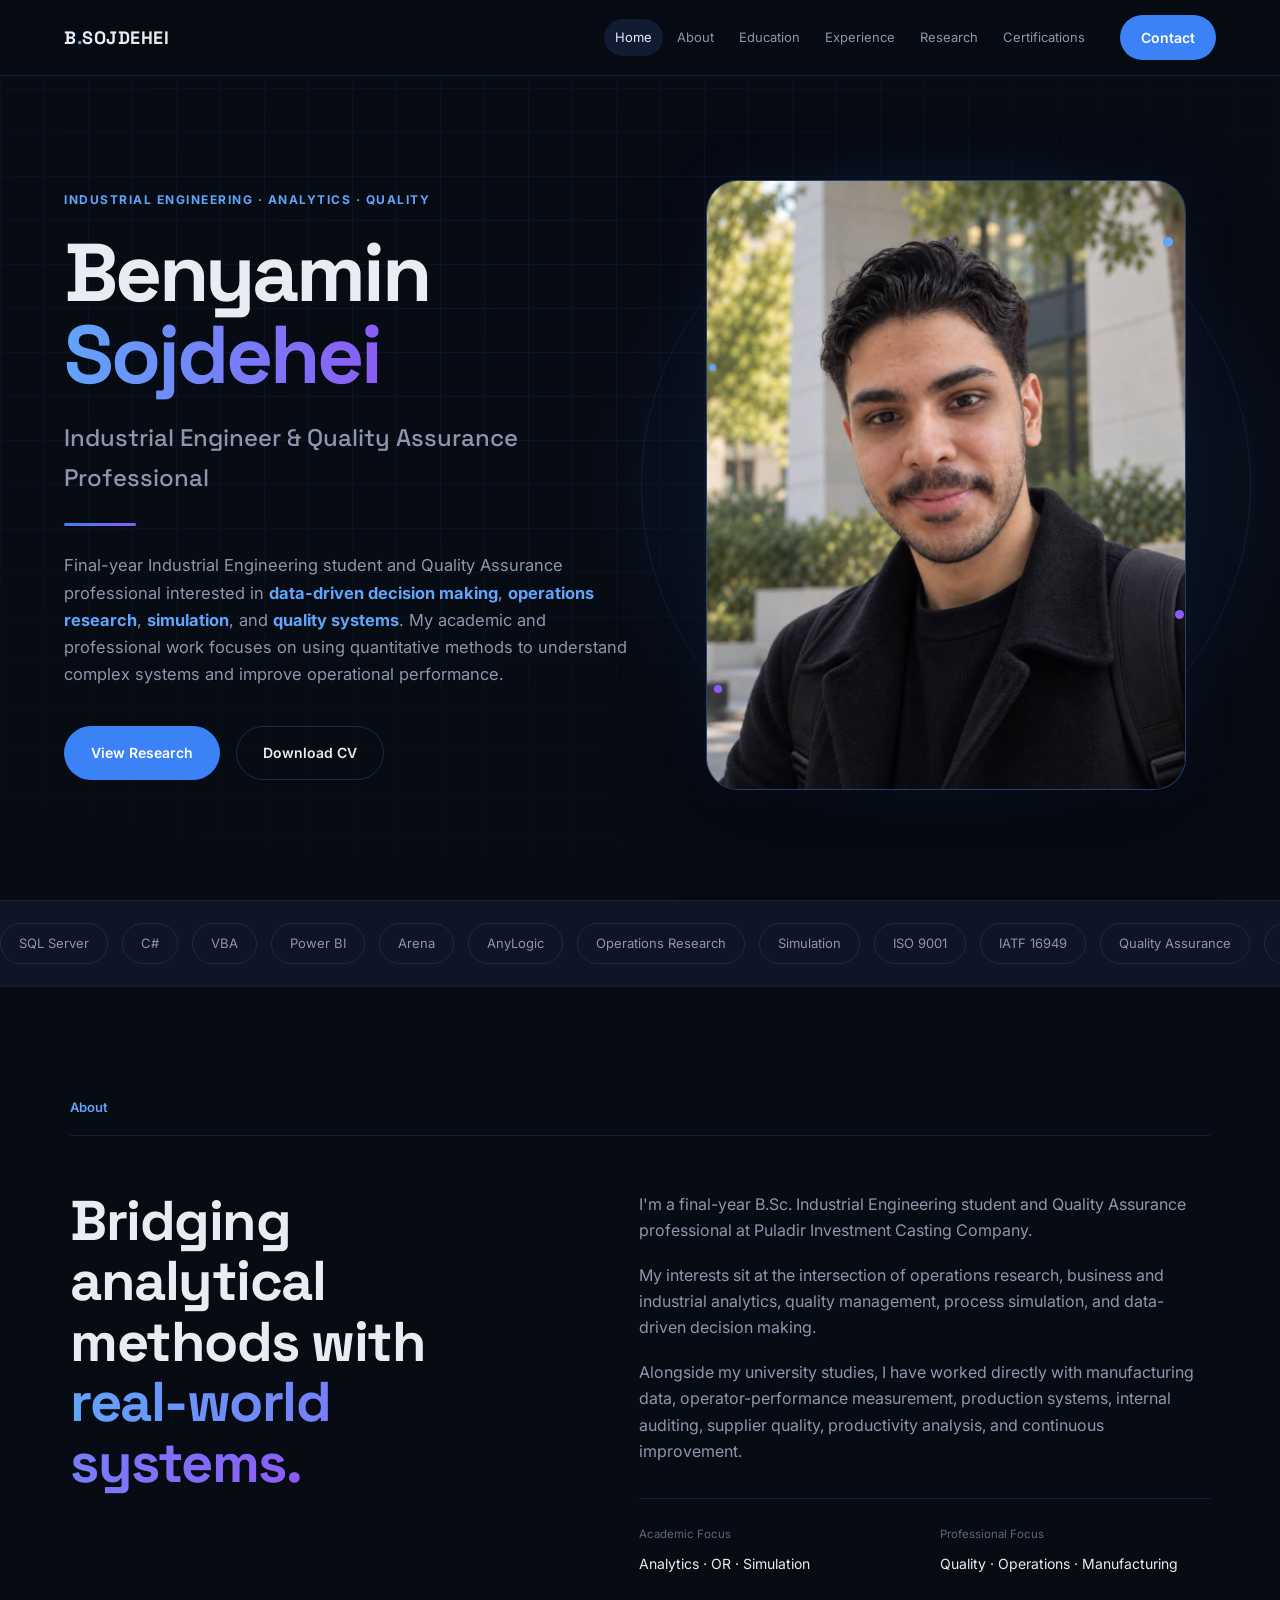
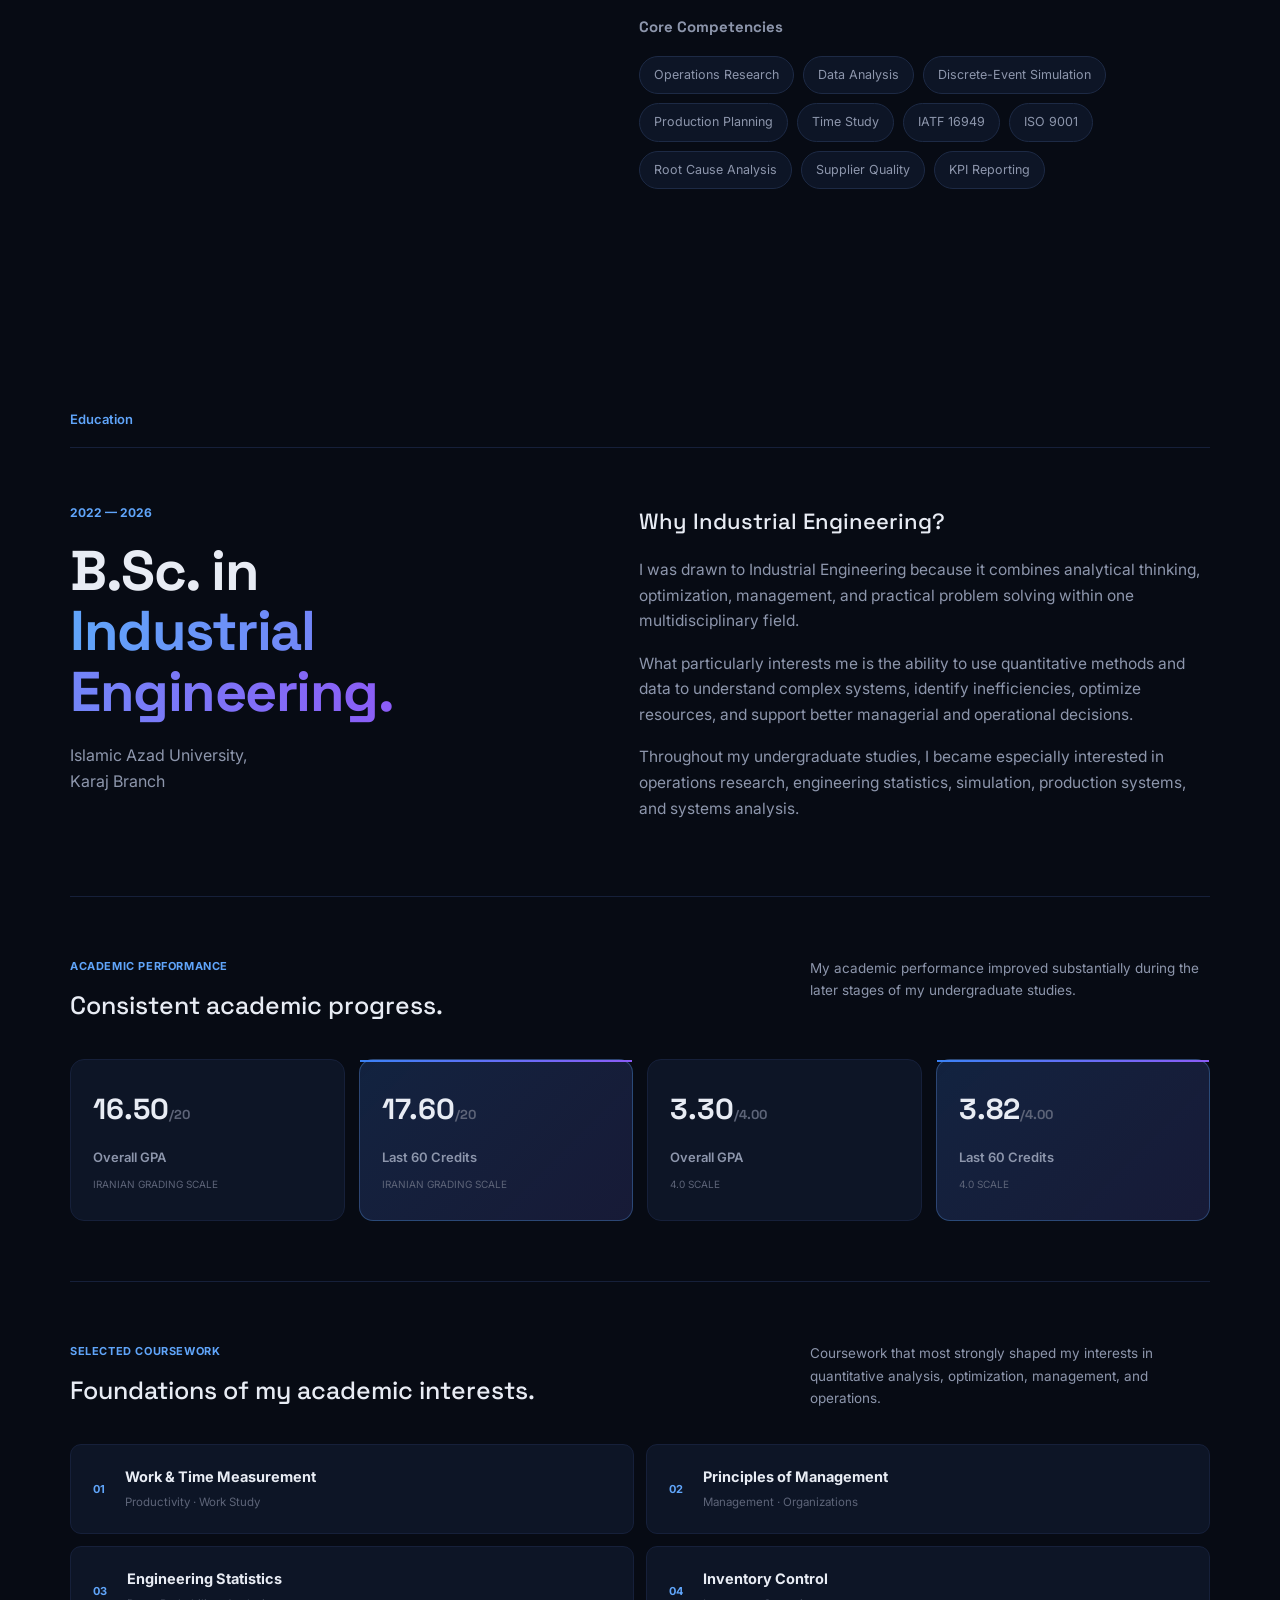
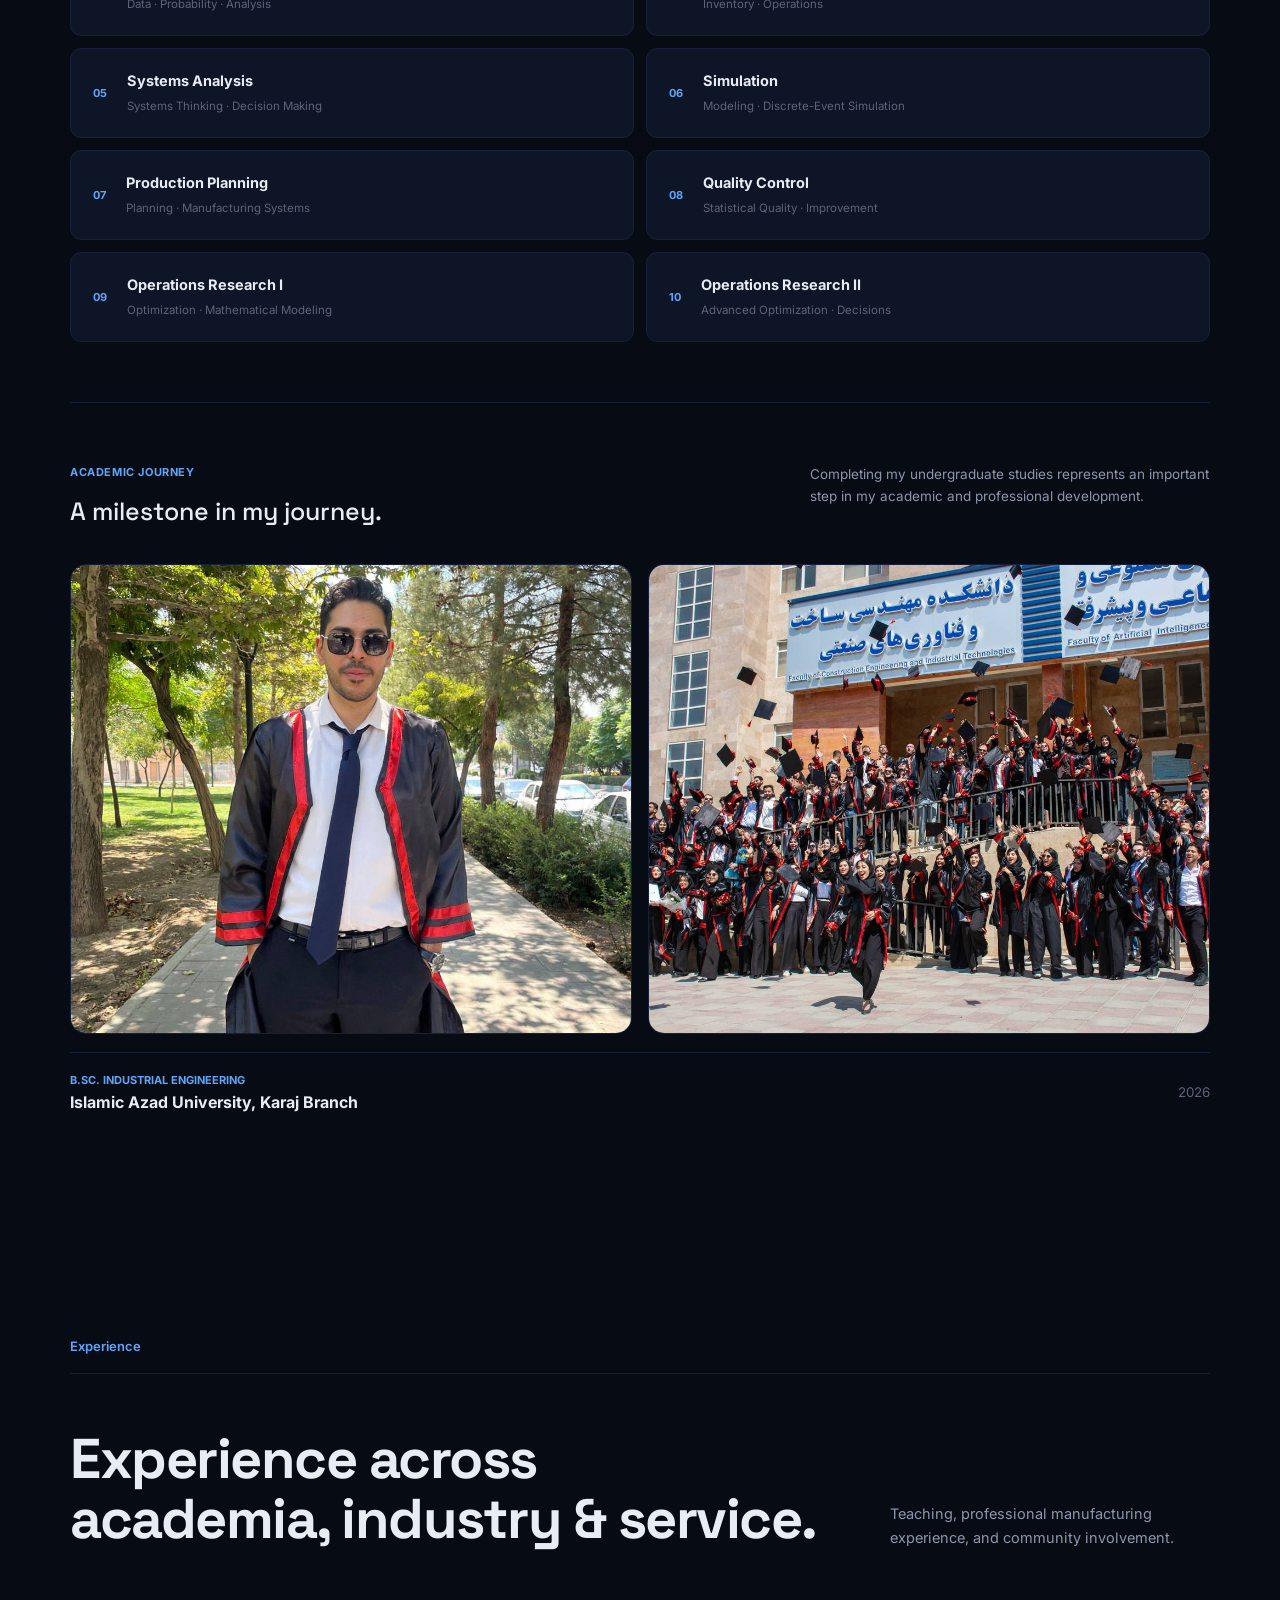
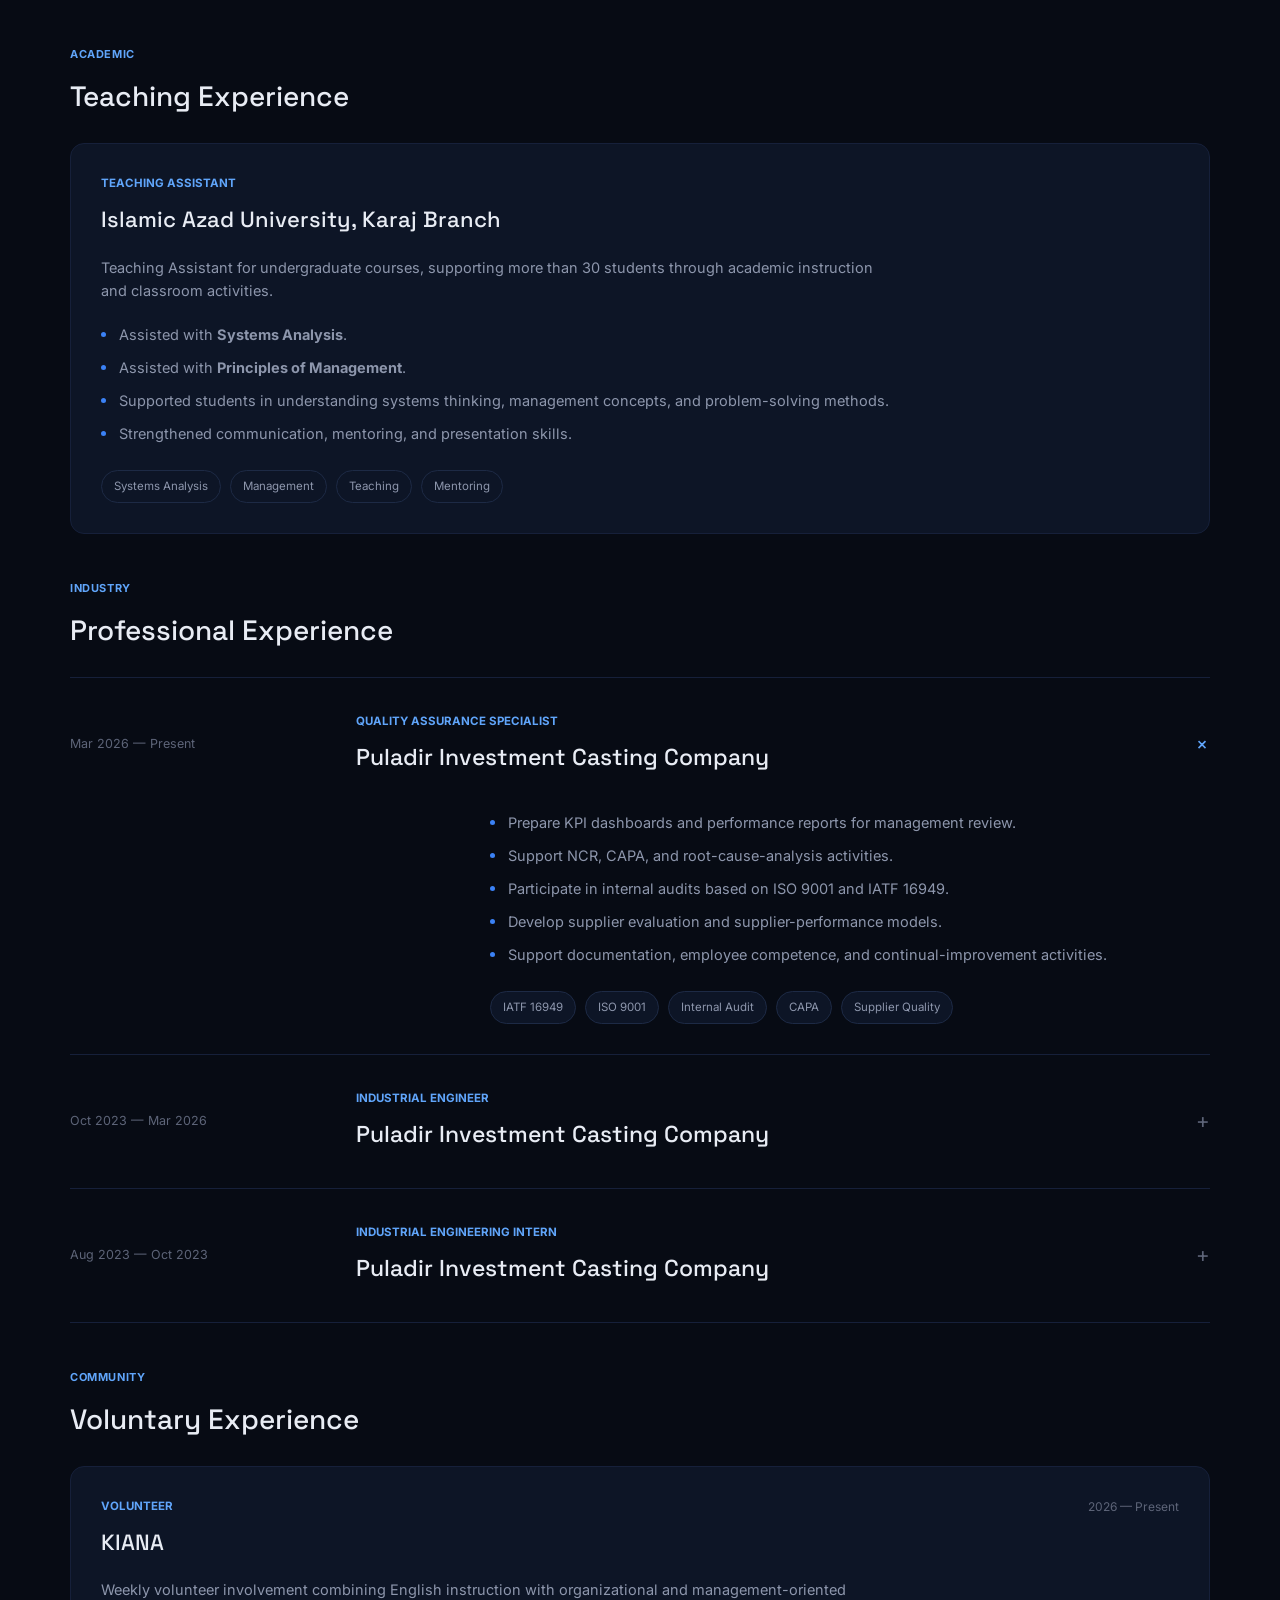
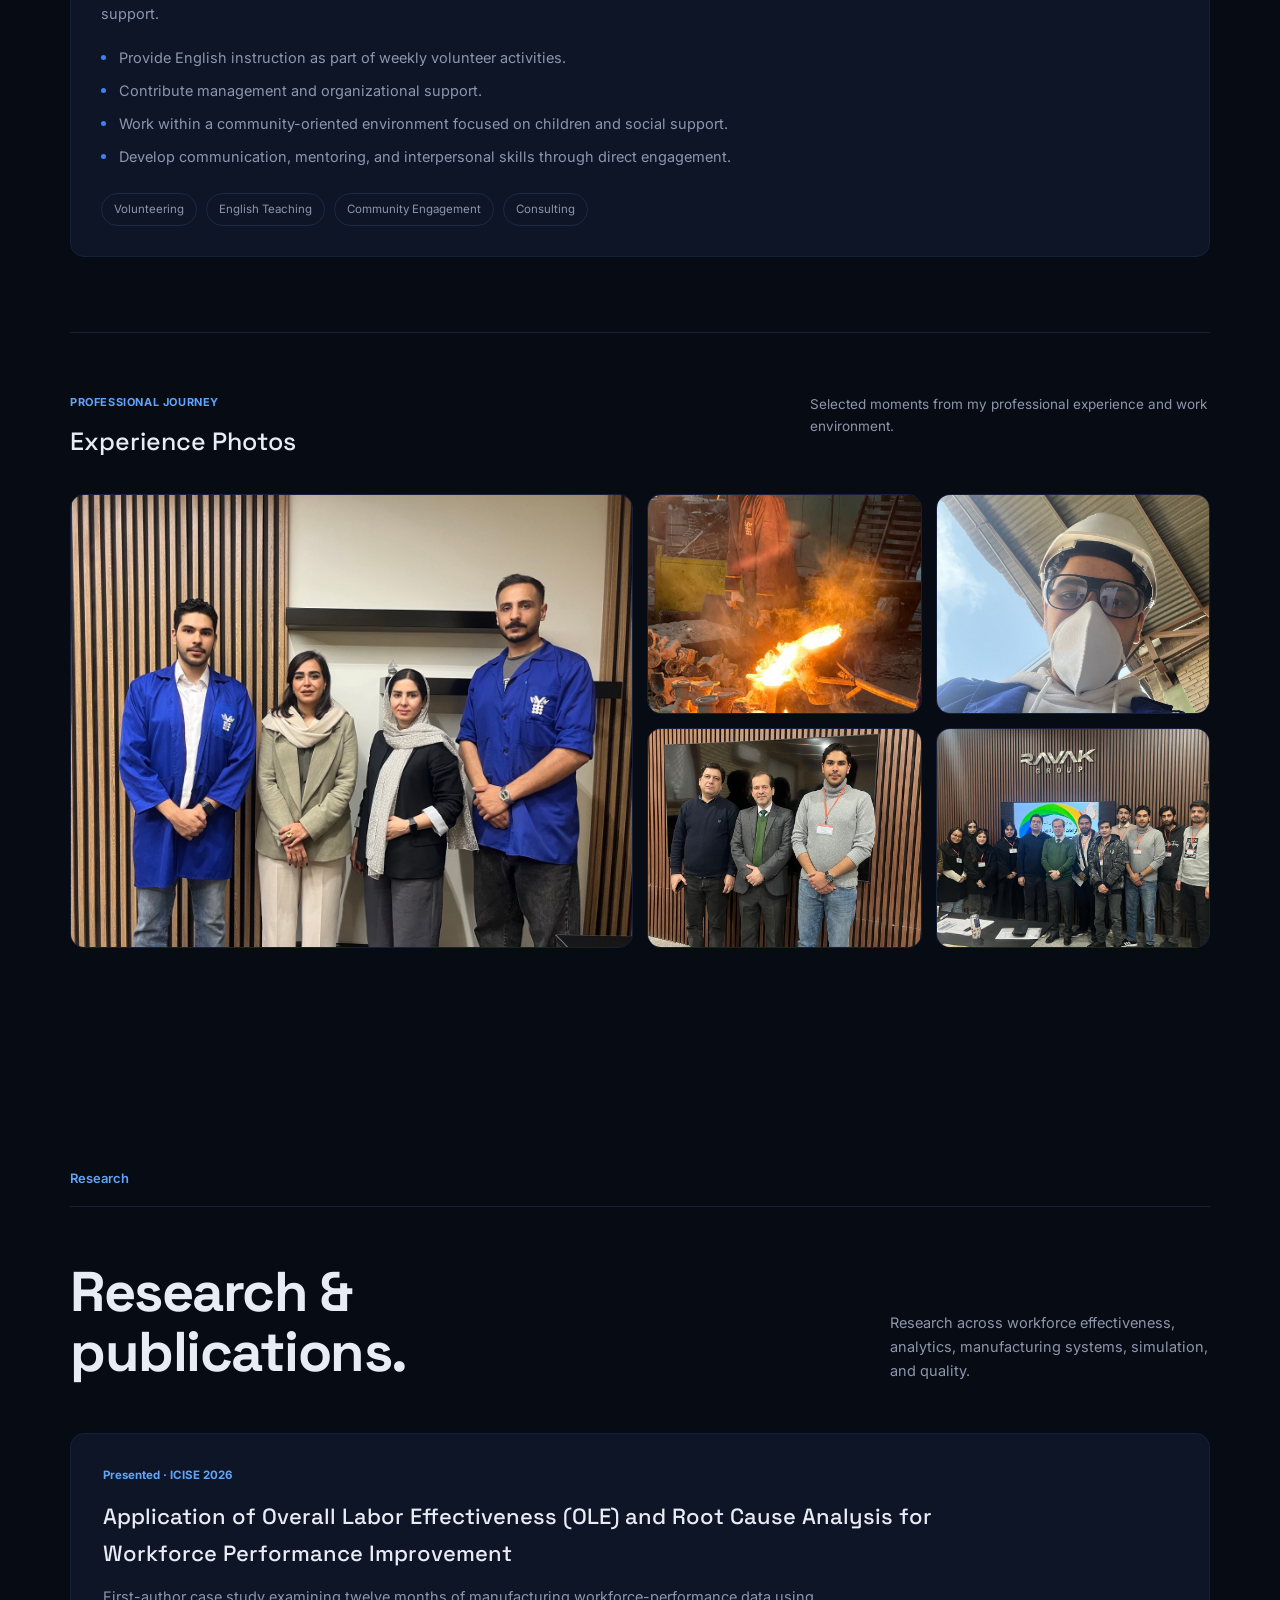
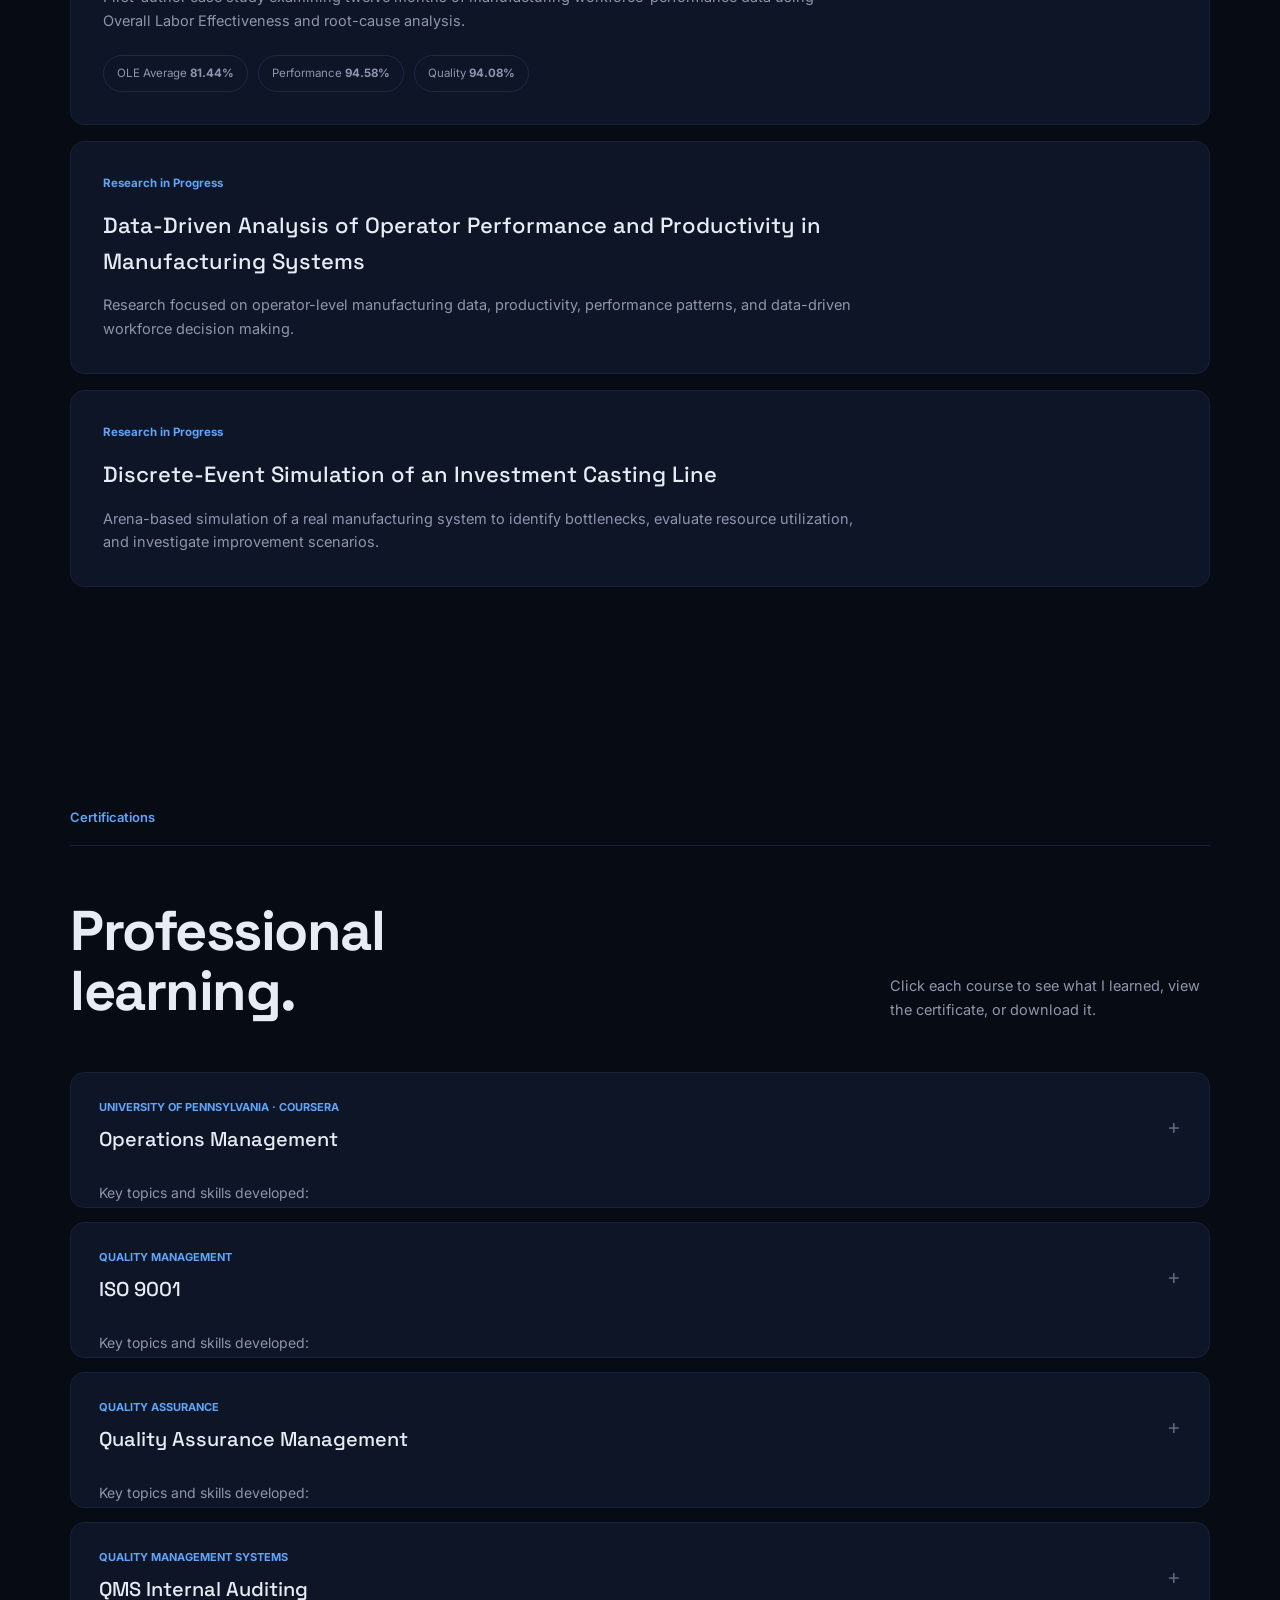
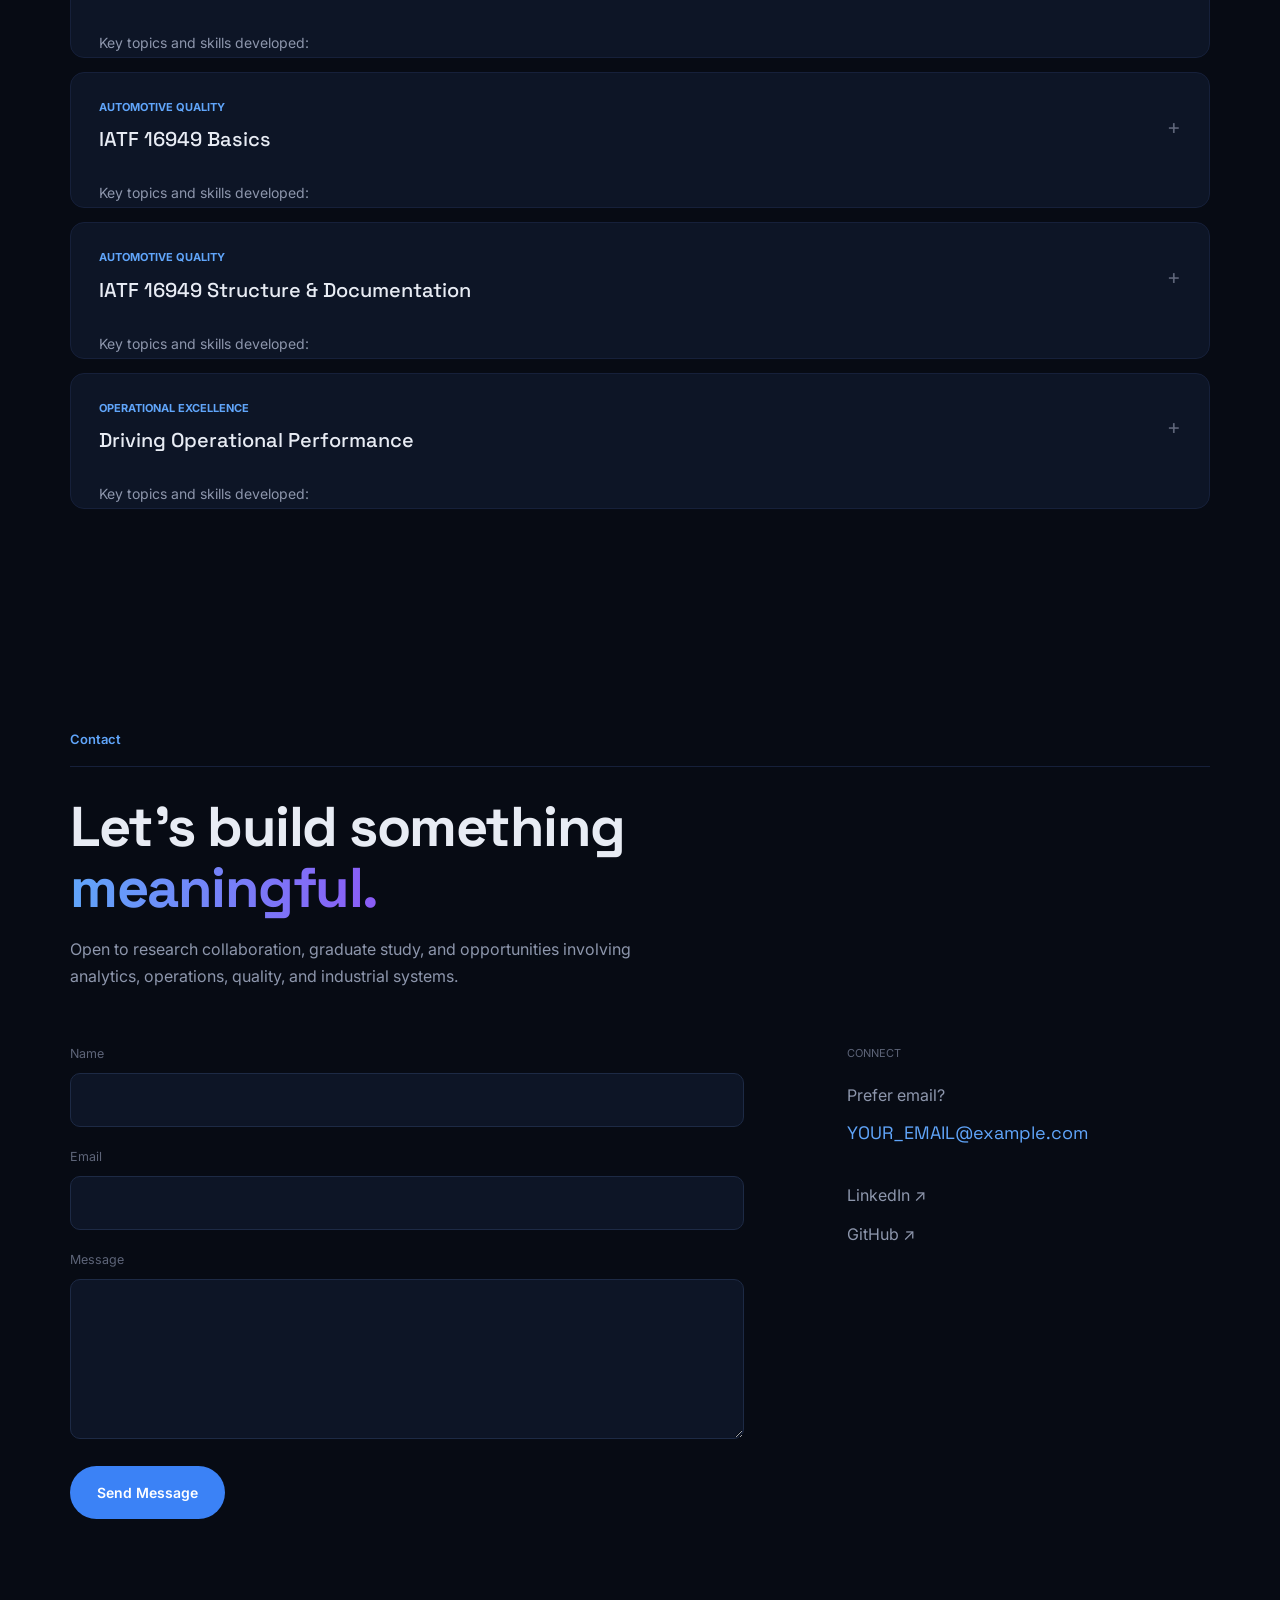
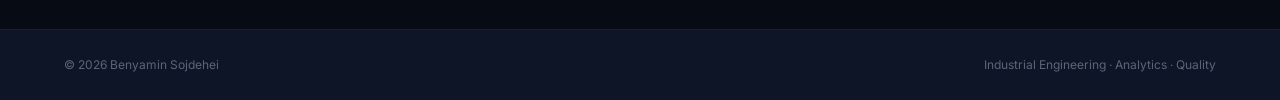
==== commit 6fa1dc81: "Update index.html" ====
--- a/index.html
+++ b/index.html
@@ -15,7 +15,7 @@
 
     <meta
         name="description"
-        content="Benyamin Sojdehei — Industrial Engineering student and Quality Assurance professional focused on analytics, operations research, simulation, quality systems and data-driven decision making."
+        content="Benyamin Sojdehei — Industrial Engineering student and Quality Assurance professional focused on analytics, operations research, simulation, quality systems, and data-driven decision making."
     >
 
     <link rel="preconnect" href="https://fonts.googleapis.com">
@@ -38,7 +38,9 @@
 <body>
 
 
-<!-- NAVIGATION -->
+<!-- =====================================================
+     NAVIGATION
+===================================================== -->
 
 <header class="navbar">
 
@@ -81,12 +83,19 @@
 <main>
 
 
-<!-- HERO -->
+<!-- =====================================================
+     HERO
+===================================================== -->
 
 <section class="hero" id="home">
 
-    <div class="hero-grid-bg"></div>
-
+    <div
+        class="hero-grid-bg"
+        aria-hidden="true"
+    ></div>
+
+
+    <!-- LEFT -->
 
     <div class="hero-text reveal">
 
@@ -110,25 +119,24 @@
 
         <p class="hero-description">
 
-            Final-year Industrial Engineering student and Quality
-            Assurance professional interested in
+            Final-year Industrial Engineering student and
+            Quality Assurance professional interested in
 
             <strong>data-driven decision making</strong>,
 
             <strong>operations research</strong>,
 
-            <strong>simulation</strong>
+            <strong>simulation</strong>,
 
             and
 
             <strong>quality systems</strong>.
 
-            My academic and professional work focuses on applying
-            quantitative methods to understand complex systems and
-            improve operational performance.
+            My academic and professional work focuses on using
+            quantitative methods to understand complex systems
+            and improve operational performance.
 
         </p>
-
 
         <div class="hero-buttons">
 
@@ -154,14 +162,13 @@
 
 
 
-    <!-- LARGE PROFILE PHOTO -->
+    <!-- RIGHT — LARGE PROFILE PHOTO -->
 
     <div class="hero-photo-side reveal">
 
         <div class="hero-photo-glow"></div>
 
         <div class="hero-photo-ring hero-ring-1"></div>
-
         <div class="hero-photo-ring hero-ring-2"></div>
 
         <div class="hero-photo-card">
@@ -185,7 +192,9 @@
 
 
 
-<!-- SKILLS -->
+<!-- =====================================================
+     SKILLS
+===================================================== -->
 
 <div class="marquee-container">
 
@@ -208,7 +217,6 @@
 
         </div>
 
-
         <div
             class="marquee-group"
             aria-hidden="true"
@@ -235,7 +243,9 @@
 
 
 
-<!-- ABOUT -->
+<!-- =====================================================
+     ABOUT
+===================================================== -->
 
 <section class="section" id="about">
 
@@ -260,37 +270,30 @@
         <div class="about-text reveal">
 
             <p>
-
                 I'm a final-year B.Sc. Industrial Engineering student
                 and Quality Assurance professional at
                 Puladir Investment Casting Company.
-
             </p>
 
             <p>
-
                 My interests sit at the intersection of operations
                 research, business and industrial analytics,
                 quality management, process simulation,
                 and data-driven decision making.
-
             </p>
 
             <p>
-
                 Alongside my university studies, I have worked directly
                 with manufacturing data, operator-performance
                 measurement, production systems, internal auditing,
                 supplier quality, productivity analysis,
                 and continuous improvement.
-
             </p>
 
 
             <div class="about-stats">
 
                 <div>
-
                     <span class="stat-label">
                         Academic Focus
                     </span>
@@ -298,12 +301,10 @@
                     <span class="stat-value">
                         Analytics · OR · Simulation
                     </span>
-
                 </div>
 
 
                 <div>
-
                     <span class="stat-label">
                         Professional Focus
                     </span>
@@ -311,7 +312,6 @@
                     <span class="stat-value">
                         Quality · Operations · Manufacturing
                     </span>
-
                 </div>
 
             </div>
@@ -345,7 +345,9 @@
 
 
 
-<!-- EDUCATION -->
+<!-- =====================================================
+     EDUCATION
+===================================================== -->
 
 <section class="section" id="education">
 
@@ -374,14 +376,13 @@
             </h2>
 
             <p class="edu-school">
-
                 Islamic Azad University,
                 <br>
                 Karaj Branch
-
             </p>
 
         </div>
+
 
 
         <div class="edu-intro reveal">
@@ -391,31 +392,25 @@
             </h3>
 
             <p>
-
                 I was drawn to Industrial Engineering because it
                 combines analytical thinking, optimization,
-                management and practical problem solving within
+                management, and practical problem solving within
                 one multidisciplinary field.
-
             </p>
 
             <p>
-
                 What particularly interests me is the ability to
                 use quantitative methods and data to understand
                 complex systems, identify inefficiencies, optimize
-                resources and support better managerial and
+                resources, and support better managerial and
                 operational decisions.
-
             </p>
 
             <p>
-
                 Throughout my undergraduate studies, I became
                 especially interested in operations research,
                 engineering statistics, simulation, production
-                systems and systems analysis.
-
+                systems, and systems analysis.
             </p>
 
         </div>
@@ -443,7 +438,7 @@
             </div>
 
             <p>
-                My performance improved substantially during
+                My academic performance improved substantially during
                 the later stages of my undergraduate studies.
             </p>
 
@@ -458,7 +453,9 @@
                     16.50<small>/20</small>
                 </strong>
 
-                <span>Overall GPA</span>
+                <span>
+                    Overall GPA
+                </span>
 
                 <small>
                     Iranian grading scale
@@ -523,7 +520,7 @@
 
 
 
-    <!-- COURSES -->
+    <!-- COURSEWORK -->
 
     <div class="education-block">
 
@@ -542,10 +539,9 @@
             </div>
 
             <p>
-
                 Coursework that most strongly shaped my interests
-                in analysis, optimization, management and operations.
-
+                in quantitative analysis, optimization,
+                management, and operations.
             </p>
 
         </div>
@@ -658,11 +654,9 @@
             </div>
 
             <p>
-
                 Completing my undergraduate studies represents
                 an important step in my academic and professional
                 development.
-
             </p>
 
         </div>
@@ -720,7 +714,9 @@
 
 
 
-<!-- EXPERIENCE -->
+<!-- =====================================================
+     EXPERIENCE
+===================================================== -->
 
 <section class="section" id="experience">
 
@@ -732,18 +728,14 @@
     <div class="section-title reveal">
 
         <h2 class="section-heading">
-
             Experience across
             <br>
             academia, industry &amp; service.
-
         </h2>
 
         <p>
-
             Teaching, professional manufacturing experience,
             and community involvement.
-
         </p>
 
     </div>
@@ -787,11 +779,9 @@
 
 
             <p class="experience-summary">
-
                 Teaching Assistant for undergraduate courses,
                 supporting more than 30 students through academic
                 instruction and classroom activities.
-
             </p>
 
 
@@ -807,11 +797,11 @@
 
                 <li>
                     Supported students in understanding systems thinking,
-                    organizational concepts and problem-solving methods.
+                    management concepts, and problem-solving methods.
                 </li>
 
                 <li>
-                    Strengthened communication, mentoring and presentation skills.
+                    Strengthened communication, mentoring, and presentation skills.
                 </li>
 
             </ul>
@@ -896,7 +886,7 @@
                             </li>
 
                             <li>
-                                Support NCR, CAPA and root-cause-analysis
+                                Support NCR, CAPA, and root-cause-analysis
                                 activities.
                             </li>
 
@@ -911,7 +901,7 @@
                             </li>
 
                             <li>
-                                Support documentation, employee competence
+                                Support documentation, employee competence,
                                 and continual-improvement activities.
                             </li>
 
@@ -1066,7 +1056,7 @@
 
                             <li>
                                 Assisted with production data collection,
-                                time study and process analysis.
+                                time study, and process analysis.
                             </li>
 
                         </ul>
@@ -1149,7 +1139,7 @@
                 </li>
 
                 <li>
-                    Develop communication, mentoring and
+                    Develop communication, mentoring, and
                     interpersonal skills through direct engagement.
                 </li>
 
@@ -1190,17 +1180,14 @@
             </div>
 
             <p>
-
                 Selected moments from my professional experience
                 and work environment.
-
             </p>
 
         </div>
 
 
         <div class="experience-gallery-grid reveal">
-
 
             <figure class="experience-photo-item featured-photo">
 
@@ -1264,7 +1251,9 @@
 
 
 
-<!-- RESEARCH -->
+<!-- =====================================================
+     RESEARCH
+===================================================== -->
 
 <section class="section" id="research">
 
@@ -1284,11 +1273,9 @@
         </h2>
 
         <p>
-
             Research across workforce effectiveness,
             analytics, manufacturing systems,
-            simulation and quality.
-
+            simulation, and quality.
         </p>
 
     </div>
@@ -1304,20 +1291,16 @@
             </div>
 
             <h3>
-
                 Application of Overall Labor Effectiveness (OLE)
                 and Root Cause Analysis for Workforce
                 Performance Improvement
-
             </h3>
 
             <p>
-
                 First-author case study examining twelve months
                 of manufacturing workforce-performance data
                 using Overall Labor Effectiveness and
                 root-cause analysis.
-
             </p>
 
 
@@ -1356,11 +1339,9 @@
             </h3>
 
             <p>
-
                 Research focused on operator-level manufacturing
-                data, productivity, performance patterns and
+                data, productivity, performance patterns, and
                 data-driven workforce decision making.
-
             </p>
 
         </article>
@@ -1379,11 +1360,9 @@
             </h3>
 
             <p>
-
                 Arena-based simulation of a real manufacturing
                 system to identify bottlenecks, evaluate resource
-                utilization and investigate improvement scenarios.
-
+                utilization, and investigate improvement scenarios.
             </p>
 
         </article>
@@ -1394,7 +1373,9 @@
 
 
 
-<!-- CERTIFICATIONS -->
+<!-- =====================================================
+     CERTIFICATIONS
+===================================================== -->
 
 <section class="section" id="certifications">
 
@@ -1406,18 +1387,14 @@
     <div class="section-title reveal">
 
         <h2 class="section-heading">
-
             Professional
             <br>
             learning.
-
         </h2>
 
         <p>
-
             Click each course to see what I learned,
-            view the certificate or download it.
-
+            view the certificate, or download it.
         </p>
 
     </div>
@@ -1447,7 +1424,9 @@
 
                 </div>
 
-                <span class="chevron">+</span>
+                <span class="chevron">
+                    +
+                </span>
 
             </button>
 
@@ -1461,19 +1440,9 @@
                     </p>
 
                     <ul>
-
-                        <li>
-                            Process analysis and operational performance.
-                        </li>
-
-                        <li>
-                            Capacity, bottlenecks and process improvement.
-                        </li>
-
-                        <li>
-                            Operational decision making and productivity.
-                        </li>
-
+                        <li>Process analysis and operational performance.</li>
+                        <li>Capacity, bottlenecks, and process improvement.</li>
+                        <li>Operational decision making and productivity.</li>
                     </ul>
 
 
@@ -1505,7 +1474,7 @@
 
 
 
-        <!-- ISO -->
+        <!-- ISO 9001 -->
 
         <article class="certificate-item reveal">
 
@@ -1526,7 +1495,9 @@
 
                 </div>
 
-                <span class="chevron">+</span>
+                <span class="chevron">
+                    +
+                </span>
 
             </button>
 
@@ -1540,19 +1511,9 @@
                     </p>
 
                     <ul>
-
-                        <li>
-                            Quality Management System fundamentals.
-                        </li>
-
-                        <li>
-                            Process approach and risk-based thinking.
-                        </li>
-
-                        <li>
-                            ISO 9001 structure and requirements.
-                        </li>
-
+                        <li>Quality Management System fundamentals.</li>
+                        <li>Process approach and risk-based thinking.</li>
+                        <li>ISO 9001 structure and requirements.</li>
                     </ul>
 
 
@@ -1584,7 +1545,7 @@
 
 
 
-        <!-- QA MANAGEMENT -->
+        <!-- QA -->
 
         <article class="certificate-item reveal">
 
@@ -1605,7 +1566,9 @@
 
                 </div>
 
-                <span class="chevron">+</span>
+                <span class="chevron">
+                    +
+                </span>
 
             </button>
 
@@ -1619,19 +1582,9 @@
                     </p>
 
                     <ul>
-
-                        <li>
-                            Quality assurance principles and responsibilities.
-                        </li>
-
-                        <li>
-                            Quality documentation and process control.
-                        </li>
-
-                        <li>
-                            Corrective action and continual improvement.
-                        </li>
-
+                        <li>Quality assurance principles and responsibilities.</li>
+                        <li>Quality documentation and process control.</li>
+                        <li>Corrective action and continual improvement.</li>
                     </ul>
 
 
@@ -1663,7 +1616,7 @@
 
 
 
-        <!-- INTERNAL AUDIT -->
+        <!-- AUDIT -->
 
         <article class="certificate-item reveal">
 
@@ -1684,7 +1637,9 @@
 
                 </div>
 
-                <span class="chevron">+</span>
+                <span class="chevron">
+                    +
+                </span>
 
             </button>
 
@@ -1698,19 +1653,9 @@
                     </p>
 
                     <ul>
-
-                        <li>
-                            Audit planning and checklist preparation.
-                        </li>
-
-                        <li>
-                            Evidence collection and audit findings.
-                        </li>
-
-                        <li>
-                            Nonconformity reporting and follow-up.
-                        </li>
-
+                        <li>Audit planning and checklist preparation.</li>
+                        <li>Evidence collection and audit findings.</li>
+                        <li>Nonconformity reporting and follow-up.</li>
                     </ul>
 
 
@@ -1763,7 +1708,9 @@
 
                 </div>
 
-                <span class="chevron">+</span>
+                <span class="chevron">
+                    +
+                </span>
 
             </button>
 
@@ -1777,19 +1724,9 @@
                     </p>
 
                     <ul>
-
-                        <li>
-                            Automotive Quality Management Systems.
-                        </li>
-
-                        <li>
-                            IATF 16949 requirements and terminology.
-                        </li>
-
-                        <li>
-                            Supplier and manufacturing quality principles.
-                        </li>
-
+                        <li>Automotive Quality Management Systems.</li>
+                        <li>IATF 16949 requirements and terminology.</li>
+                        <li>Supplier and manufacturing quality principles.</li>
                     </ul>
 
 
@@ -1842,7 +1779,9 @@
 
                 </div>
 
-                <span class="chevron">+</span>
+                <span class="chevron">
+                    +
+                </span>
 
             </button>
 
@@ -1856,19 +1795,9 @@
                     </p>
 
                     <ul>
-
-                        <li>
-                            IATF documentation structure.
-                        </li>
-
-                        <li>
-                            Procedures, records and documented information.
-                        </li>
-
-                        <li>
-                            Automotive quality-system documentation requirements.
-                        </li>
-
+                        <li>IATF documentation structure.</li>
+                        <li>Procedures, records, and documented information.</li>
+                        <li>Automotive quality-system documentation requirements.</li>
                     </ul>
 
 
@@ -1921,7 +1850,9 @@
 
                 </div>
 
-                <span class="chevron">+</span>
+                <span class="chevron">
+                    +
+                </span>
 
             </button>
 
@@ -1935,20 +1866,9 @@
                     </p>
 
                     <ul>
-
-                        <li>
-                            Operational-performance measurement.
-                        </li>
-
-                        <li>
-                            Process improvement and efficiency.
-                        </li>
-
-                        <li>
-                            Connecting operational metrics with
-                            organizational performance.
-                        </li>
-
+                        <li>Operational-performance measurement.</li>
+                        <li>Process improvement and efficiency.</li>
+                        <li>Connecting operational metrics with organizational performance.</li>
                     </ul>
 
 
@@ -1984,7 +1904,9 @@
 
 
 
-<!-- CONTACT -->
+<!-- =====================================================
+     CONTACT
+===================================================== -->
 
 <section class="section contact" id="contact">
 
@@ -2006,11 +1928,9 @@
 
 
     <p class="contact-sub reveal">
-
         Open to research collaboration, graduate study,
         and opportunities involving analytics,
-        operations, quality and industrial systems.
-
+        operations, quality, and industrial systems.
     </p>
 
 
@@ -2101,6 +2021,7 @@
                 <a
                     href="https://www.linkedin.com/"
                     target="_blank"
+                    rel="noopener noreferrer"
                 >
                     LinkedIn ↗
                 </a>
@@ -2108,6 +2029,7 @@
                 <a
                     href="https://github.com/BenyaminSojdehei"
                     target="_blank"
+                    rel="noopener noreferrer"
                 >
                     GitHub ↗
                 </a>
@@ -2141,7 +2063,7 @@
 
 
 
-<!-- PHOTO LIGHTBOX -->
+<!-- LIGHTBOX -->
 
 <div
     class="lightbox"
--- a/style.css
+++ b/style.css
@@ -1,7 +1,3 @@
-/* =====================================================
-   RESET
-===================================================== */
-
 * {
     margin: 0;
     padding: 0;
@@ -13,16 +9,19 @@
     --bg: #070B14;
     --bg-elevated: #0D1526;
     --bg-elevated-2: #111C33;
+
     --border: #1D2A45;
     --border-soft: #16203A;
+
     --blue: #3B82F6;
     --blue-light: #60A5FA;
     --violet: #8B5CF6;
+
     --text: #E8ECF4;
     --text-muted: #8D96AC;
     --text-dim: #5D6478;
+
     --radius: 14px;
-    --section-width: 1140px;
 }
 
 
@@ -35,9 +34,12 @@
 body {
     background: var(--bg);
     color: var(--text);
+
     font-family: "Inter", sans-serif;
+
+    font-size: 16px;
     line-height: 1.65;
-    font-size: 16px;
+
     overflow-x: hidden;
 }
 
@@ -52,11 +54,6 @@
 input,
 textarea {
     font: inherit;
-}
-
-
-button {
-    color: inherit;
 }
 
 
@@ -69,109 +66,112 @@
 }
 
 
-::selection {
-    background: rgba(59, 130, 246, 0.35);
-    color: #fff;
-}
-
-
 .gradient-text {
-    background: linear-gradient(
-        90deg,
-        var(--blue-light),
-        var(--violet)
-    );
+    background:
+        linear-gradient(
+            90deg,
+            var(--blue-light),
+            var(--violet)
+        );
+
     -webkit-background-clip: text;
     background-clip: text;
+
     color: transparent;
 }
 
 
 
-/* =====================================================
-   BUTTONS
-===================================================== */
+/* BUTTONS */
 
 .btn {
     display: inline-flex;
     align-items: center;
     justify-content: center;
+
     gap: 9px;
+
     padding: 14px 26px;
+
+    border: 1px solid transparent;
+    border-radius: 999px;
+
     font-size: 14px;
     font-weight: 600;
-    border-radius: 999px;
-    border: 1px solid transparent;
+
     cursor: pointer;
+
     transition:
-        transform 0.2s ease,
-        border-color 0.2s ease,
-        background 0.2s ease,
-        color 0.2s ease;
+        transform .2s ease,
+        background .2s ease,
+        border-color .2s ease,
+        color .2s ease;
 }
 
 
 .btn-solid {
     background: var(--blue);
-    color: #fff;
+    color: white;
 }
 
 
 .btn-solid:hover {
+    background: #4c8bf7;
     transform: translateY(-2px);
-    background: #4c8bf7;
 }
 
 
 .btn-outline {
+    border-color: var(--border);
     background: transparent;
-    border-color: var(--border);
-    color: var(--text);
 }
 
 
 .btn-outline:hover {
-    transform: translateY(-2px);
     border-color: var(--blue);
     color: var(--blue-light);
-}
-
-
-.small-btn {
+    transform: translateY(-2px);
+}
+
+
+.certificate-btn {
     padding: 10px 18px;
-    font-size: 12.5px;
-}
-
-
-
-/* =====================================================
-   NAVBAR
-===================================================== */
+    font-size: 12px;
+}
+
+
+
+/* NAV */
 
 .navbar {
-    height: 76px;
-    padding: 0 5vw;
-    display: flex;
-    align-items: center;
-    justify-content: space-between;
-    gap: 24px;
     position: fixed;
     top: 0;
     left: 0;
+
     width: 100%;
+    height: 76px;
+
+    padding: 0 5vw;
+
+    display: flex;
+    align-items: center;
+
+    gap: 24px;
+
     z-index: 100;
-    background: rgba(7, 11, 20, 0.82);
+
+    background: rgba(7, 11, 20, .84);
+
     backdrop-filter: blur(14px);
-    -webkit-backdrop-filter: blur(14px);
+
     border-bottom: 1px solid var(--border-soft);
 }
 
 
 .logo {
+    font-weight: 700;
     font-size: 18px;
-    font-weight: 700;
-    letter-spacing: 0.5px;
-    white-space: nowrap;
+    letter-spacing: .5px;
 }
 
 
@@ -182,71 +182,77 @@
 
 .navbar nav {
     display: flex;
-    align-items: center;
+    margin-left: auto;
     gap: 3px;
-    margin-left: auto;
 }
 
 
 .navbar nav a {
     padding: 8px 11px;
+
+    border-radius: 999px;
+
     font-size: 13px;
-    font-weight: 500;
     color: var(--text-muted);
-    border-radius: 999px;
-    transition:
-        color 0.2s ease,
-        background 0.2s ease;
 }
 
 
 .navbar nav a:hover,
 .navbar nav a.active {
+    background: var(--bg-elevated-2);
     color: var(--text);
-    background: var(--bg-elevated-2);
 }
 
 
 .nav-contact {
     padding: 10px 20px;
-    font-size: 13px;
 }
 
 
 .menu-btn {
     display: none;
+
     flex-direction: column;
-    justify-content: center;
+
     gap: 5px;
-    border: 0;
+
+    padding: 8px;
+
     background: transparent;
+    border: none;
+
     cursor: pointer;
-    padding: 8px;
 }
 
 
 .menu-btn span {
-    display: block;
     width: 22px;
     height: 2px;
-    border-radius: 3px;
+
     background: var(--text);
 }
 
 
 
-/* =====================================================
-   HERO
-===================================================== */
+/* HERO */
 
 .hero {
     position: relative;
+
     min-height: 100vh;
-    padding: 150px 5vw 80px;
+
+    padding: 140px 5vw 70px;
+
     display: grid;
-    grid-template-columns: minmax(0, 1fr) minmax(360px, 0.92fr);
+
+    grid-template-columns:
+        minmax(0, 1fr)
+        minmax(500px, .95fr);
+
     align-items: center;
-    gap: 40px;
+
+    gap: 45px;
+
     overflow: hidden;
 }
 
@@ -254,267 +260,343 @@
 .hero-grid-bg {
     position: absolute;
     inset: 0;
+
     background-image:
-        linear-gradient(var(--border-soft) 1px, transparent 1px),
-        linear-gradient(90deg, var(--border-soft) 1px, transparent 1px);
+        linear-gradient(
+            var(--border-soft) 1px,
+            transparent 1px
+        ),
+        linear-gradient(
+            90deg,
+            var(--border-soft) 1px,
+            transparent 1px
+        );
+
     background-size: 44px 44px;
+
+    opacity: .55;
+
     -webkit-mask-image:
         radial-gradient(
-            ellipse 75% 65% at 35% 40%,
+            ellipse 80% 65% at 35% 35%,
             black,
             transparent
         );
+
     mask-image:
         radial-gradient(
-            ellipse 75% 65% at 35% 40%,
+            ellipse 80% 65% at 35% 35%,
             black,
             transparent
         );
-    opacity: 0.6;
-    z-index: 0;
 }
 
 
 .hero-text {
     position: relative;
-    z-index: 1;
-    max-width: 680px;
+    z-index: 5;
+
+    max-width: 700px;
 }
 
 
 .hero-eyebrow {
     margin-bottom: 22px;
+
+    color: var(--blue-light);
+
     font-size: 12px;
     font-weight: 700;
+
     text-transform: uppercase;
     letter-spacing: 1.5px;
-    color: var(--blue-light);
 }
 
 
 .hero h1 {
-    font-size: clamp(52px, 6.2vw, 88px);
-    line-height: 1.01;
+    font-size: clamp(56px, 6.4vw, 90px);
+
+    line-height: 1;
+
     letter-spacing: -3px;
-    font-weight: 700;
 }
 
 
 .hero-role {
-    margin-top: 20px;
+    margin-top: 22px;
+
+    color: var(--text-muted);
+
     font-size: clamp(18px, 2vw, 24px);
-    line-height: 1.35;
     font-weight: 500;
+}
+
+
+.rule {
+    width: 72px;
+    height: 3px;
+
+    margin: 26px 0;
+
+    border-radius: 5px;
+
+    background:
+        linear-gradient(
+            90deg,
+            var(--blue),
+            var(--violet)
+        );
+}
+
+
+.hero-description {
+    max-width: 640px;
+
     color: var(--text-muted);
-}
-
-
-.rule {
-    width: 70px;
-    height: 3px;
-    margin: 24px 0 27px;
-    background: linear-gradient(
-        90deg,
-        var(--blue),
-        var(--violet)
-    );
-    border-radius: 3px;
-}
-
-
-.hero-description {
-    max-width: 610px;
+
     font-size: 16.5px;
-    color: var(--text-muted);
 }
 
 
 .hero-description strong {
     color: var(--blue-light);
-    font-weight: 600;
 }
 
 
 .hero-buttons {
     display: flex;
     flex-wrap: wrap;
+
     gap: 16px;
+
     margin-top: 38px;
 }
 
 
 
-/* Hero Photo Side */
+/* LARGE HERO PHOTO */
 
 .hero-photo-side {
     position: relative;
-    height: 100%;
-    min-height: 560px;
+
+    min-height: 670px;
+
     display: flex;
     align-items: center;
     justify-content: center;
+
+    z-index: 3;
 }
 
 
 .hero-photo-glow {
     position: absolute;
-    width: 520px;
-    height: 520px;
+
+    width: 700px;
+    height: 700px;
+
     border-radius: 50%;
+
     background:
         radial-gradient(
             circle,
-            rgba(59, 130, 246, 0.18) 0%,
-            rgba(59, 130, 246, 0.08) 40%,
-            rgba(59, 130, 246, 0) 75%
+            rgba(59, 130, 246, .22),
+            rgba(59, 130, 246, .08) 45%,
+            transparent 72%
         );
-    filter: blur(6px);
 }
 
 
 .hero-photo-ring {
     position: absolute;
+
+    border: 1px solid
+        rgba(96, 165, 250, .17);
+
     border-radius: 50%;
-    border: 1px solid rgba(96, 165, 250, 0.18);
 }
 
 
 .hero-ring-1 {
-    width: 360px;
-    height: 360px;
+    width: 470px;
+    height: 470px;
 }
 
 
 .hero-ring-2 {
-    width: 460px;
-    height: 460px;
+    width: 610px;
+    height: 610px;
+
+    border-color:
+        rgba(139, 92, 246, .14);
 }
 
 
 .hero-photo-card {
     position: relative;
-    width: 360px;
-    height: 460px;
-    border-radius: 28px;
+
+    width: 480px;
+    height: 610px;
+
+    z-index: 4;
+
     overflow: hidden;
-    border: 1px solid rgba(96, 165, 250, 0.25);
+
+    border:
+        1px solid rgba(96, 165, 250, .30);
+
+    border-radius: 32px;
+
     background: var(--bg-elevated);
+
     box-shadow:
-        0 20px 60px rgba(0, 0, 0, 0.28),
-        0 0 0 1px rgba(96, 165, 250, 0.05);
-    z-index: 2;
+        0 30px 90px rgba(0, 0, 0, .40),
+        0 0 60px rgba(59, 130, 246, .08);
+
+    transition:
+        transform .35s ease,
+        border-color .35s ease;
+}
+
+
+.hero-photo-card:hover {
+    transform: translateY(-5px);
+
+    border-color:
+        rgba(96, 165, 250, .55);
 }
 
 
 .hero-photo-card::after {
     content: "";
+
     position: absolute;
     inset: 0;
+
     background:
         linear-gradient(
             to top,
-            rgba(7, 11, 20, 0.22),
-            transparent 35%
+            rgba(7, 11, 20, .16),
+            transparent 30%
         );
+
     pointer-events: none;
 }
 
 
 .hero-photo {
+    display: block;
+
     width: 100%;
     height: 100%;
+
     object-fit: cover;
     object-position: center top;
-    display: block;
 }
 
 
 .hero-dot {
     position: absolute;
+
     border-radius: 50%;
-    z-index: 3;
+
+    z-index: 6;
 }
 
 
 .dot-1 {
     width: 10px;
     height: 10px;
+
     background: var(--blue-light);
-    top: 16%;
-    right: 18%;
+
+    top: 13%;
+    right: 8%;
 }
 
 
 .dot-2 {
     width: 8px;
     height: 8px;
+
     background: var(--violet);
-    bottom: 22%;
-    left: 14%;
+
+    bottom: 19%;
+    left: 7%;
 }
 
 
 .dot-3 {
     width: 7px;
     height: 7px;
+
     background: var(--blue-light);
-    top: 35%;
-    left: 18%;
+
+    top: 32%;
+    left: 6%;
 }
 
 
 .dot-4 {
     width: 9px;
     height: 9px;
+
     background: var(--violet);
-    right: 14%;
-    bottom: 34%;
-}
-
-
-
-/* =====================================================
-   MARQUEE
-===================================================== */
+
+    right: 6%;
+    bottom: 30%;
+}
+
+
+
+/* MARQUEE */
 
 .marquee-container {
     overflow: hidden;
+
     padding: 22px 0;
+
     border-top: 1px solid var(--border-soft);
     border-bottom: 1px solid var(--border-soft);
+
     background: var(--bg-elevated);
 }
 
 
 .marquee {
     display: flex;
+
     width: max-content;
+
     animation: marquee 35s linear infinite;
 }
 
 
 .marquee-group {
     display: flex;
+
     gap: 14px;
+
     padding-right: 14px;
 }
 
 
 .pill {
     padding: 9px 18px;
+
     border: 1px solid var(--border);
+
     border-radius: 999px;
+
+    color: var(--text-muted);
+
     font-size: 13px;
-    font-weight: 500;
-    color: var(--text-muted);
+
     white-space: nowrap;
 }
 
 
 @keyframes marquee {
-    from {
-        transform: translateX(0);
-    }
     to {
         transform: translateX(-50%);
     }
@@ -522,66 +604,117 @@
 
 
 
-/* =====================================================
-   GENERAL SECTIONS
-===================================================== */
+/* COMMON SECTIONS */
 
 .section {
-    width: min(var(--section-width), 90vw);
+    width: min(1140px, 90vw);
+
     margin: auto;
+
     padding: 110px 0;
 }
 
 
 .section-label {
+    padding-bottom: 16px;
+
+    border-bottom: 1px solid var(--border-soft);
+
+    color: var(--blue-light);
+
     font-size: 13px;
     font-weight: 600;
-    color: var(--blue-light);
-    padding-bottom: 16px;
-    border-bottom: 1px solid var(--border-soft);
 }
 
 
 .section-heading {
     font-size: clamp(36px, 4.6vw, 56px);
+
     line-height: 1.08;
+
     letter-spacing: -1.5px;
-    font-weight: 600;
 }
 
 
 .section-title {
     display: flex;
+
     justify-content: space-between;
     align-items: flex-end;
+
     gap: 30px;
+
     padding: 55px 0 50px;
 }
 
 
 .section-title p {
     max-width: 320px;
+
     color: var(--text-muted);
+
     font-size: 14.5px;
 }
 
 
-
-/* =====================================================
-   ABOUT
-===================================================== */
+.eyebrow {
+    display: block;
+
+    margin-bottom: 10px;
+
+    color: var(--blue-light);
+
+    font-size: 11px;
+    font-weight: 700;
+
+    text-transform: uppercase;
+    letter-spacing: .6px;
+}
+
+
+.block-header {
+    display: flex;
+
+    justify-content: space-between;
+    align-items: flex-start;
+
+    gap: 40px;
+
+    margin-bottom: 32px;
+}
+
+
+.block-header h3 {
+    font-size: 25px;
+    font-weight: 500;
+}
+
+
+.block-header > p {
+    max-width: 400px;
+
+    color: var(--text-muted);
+
+    font-size: 13.5px;
+}
+
+
+
+/* ABOUT */
 
 .about-grid {
     display: grid;
-    grid-template-columns: 0.9fr 1.1fr;
+
+    grid-template-columns: .9fr 1.1fr;
+
     gap: 8vw;
+
     padding-top: 55px;
 }
 
 
 .about-text {
     color: var(--text-muted);
-    font-size: 16px;
 }
 
 
@@ -592,117 +725,116 @@
 
 .about-stats {
     display: grid;
+
     grid-template-columns: repeat(2, 1fr);
+
     gap: 30px;
+
     margin-top: 34px;
     padding-top: 26px;
+
     border-top: 1px solid var(--border-soft);
 }
 
 
 .stat-label {
     display: block;
+
+    margin-bottom: 6px;
+
+    color: var(--text-dim);
+
     font-size: 11.5px;
-    color: var(--text-dim);
-    margin-bottom: 6px;
 }
 
 
 .stat-value {
-    display: block;
+    color: var(--text);
+
     font-size: 14px;
-    color: var(--text);
-    font-weight: 500;
 }
 
 
 .competencies-heading {
-    margin-top: 40px;
-    margin-bottom: 16px;
+    margin: 38px 0 16px;
+
     font-size: 15px;
-    font-weight: 600;
-    color: var(--text);
 }
 
 
 .tag-row {
     display: flex;
     flex-wrap: wrap;
+
     gap: 9px;
 }
 
 
 .tag {
     padding: 8px 14px;
+
     background: var(--bg-elevated);
+
     border: 1px solid var(--border);
     border-radius: 999px;
+
+    color: var(--text-muted);
+
     font-size: 12.5px;
-    color: var(--text-muted);
-    transition:
-        border-color 0.2s ease,
-        color 0.2s ease;
-}
-
-
-.tag:hover {
-    border-color: var(--blue);
-    color: var(--blue-light);
 }
 
 
 .tag-row.small .tag {
+    padding: 6px 12px;
+
     font-size: 11.5px;
-    padding: 6px 12px;
-}
-
-
-
-/* =====================================================
-   EDUCATION
-===================================================== */
+}
+
+
+
+/* EDUCATION */
 
 .education-header {
     display: grid;
-    grid-template-columns: 0.9fr 1.1fr;
+
+    grid-template-columns: .9fr 1.1fr;
+
     gap: 8vw;
-    padding-top: 55px;
-    padding-bottom: 75px;
-}
-
-
-.education-degree {
-    align-self: start;
+
+    padding: 55px 0 75px;
 }
 
 
 .edu-year {
     display: block;
+
     margin-bottom: 18px;
+
+    color: var(--blue-light);
+
     font-size: 12px;
     font-weight: 700;
-    letter-spacing: 0.5px;
-    color: var(--blue-light);
 }
 
 
 .edu-school {
     margin-top: 20px;
-    font-size: 15px;
+
     color: var(--text-muted);
 }
 
 
 .edu-intro h3 {
     margin-bottom: 18px;
+
     font-size: 22px;
     font-weight: 500;
-    color: var(--text);
 }
 
 
 .edu-intro p {
     color: var(--text-muted);
+
     font-size: 15.5px;
 }
 
@@ -714,153 +846,114 @@
 
 .education-block {
     padding: 60px 0;
+
     border-top: 1px solid var(--border-soft);
 }
 
 
-.education-block-title,
-.graduation-header,
-.experience-gallery-header,
-.experience-category-heading {
-    display: flex;
-    justify-content: space-between;
-    align-items: flex-start;
-    gap: 40px;
-    margin-bottom: 32px;
-}
-
-
-.education-block-title > div {
-    max-width: 600px;
-}
-
-
-.education-subtitle {
-    display: block;
-    margin-bottom: 10px;
-    font-size: 11.5px;
-    font-weight: 700;
-    letter-spacing: 0.5px;
-    text-transform: uppercase;
-    color: var(--blue-light);
-}
-
-
-.education-block-title h3,
-.graduation-header h3,
-.experience-gallery-header h3,
-.experience-category-heading h3 {
-    font-size: 25px;
-    font-weight: 500;
-    line-height: 1.3;
-}
-
-
-.education-block-title > p,
-.graduation-header > p,
-.experience-gallery-header > p {
-    max-width: 400px;
-    color: var(--text-muted);
-    font-size: 13.5px;
-}
-
+
+/* GPA */
 
 .gpa-grid {
     display: grid;
+
     grid-template-columns: repeat(4, 1fr);
+
     gap: 14px;
 }
 
 
 .gpa-box {
     position: relative;
-    overflow: hidden;
+
     padding: 25px 22px;
-    min-height: 152px;
-    display: flex;
-    flex-direction: column;
-    background: var(--bg-elevated);
+
+    min-height: 150px;
+
     border: 1px solid var(--border-soft);
     border-radius: var(--radius);
-    transition:
-        transform 0.2s ease,
-        border-color 0.2s ease,
-        background 0.2s ease;
-}
-
-
-.gpa-box:hover {
-    transform: translateY(-4px);
-    border-color: var(--blue);
-    background: var(--bg-elevated-2);
-}
-
-
-.gpa-box.featured-gpa {
+
+    background: var(--bg-elevated);
+}
+
+
+.gpa-box.featured {
+    border-color:
+        rgba(96, 165, 250, .30);
+
     background:
         linear-gradient(
             135deg,
-            rgba(59, 130, 246, 0.12),
-            rgba(139, 92, 246, 0.08)
+            rgba(59, 130, 246, .12),
+            rgba(139, 92, 246, .08)
         ),
         var(--bg-elevated);
-    border-color: rgba(96, 165, 250, 0.3);
-}
-
-
-.gpa-box.featured-gpa::before {
+}
+
+
+.gpa-box.featured::before {
     content: "";
+
     position: absolute;
     top: 0;
     left: 0;
+
     width: 100%;
     height: 2px;
-    background: linear-gradient(
-        90deg,
-        var(--blue),
-        var(--violet)
-    );
+
+    background:
+        linear-gradient(
+            90deg,
+            var(--blue),
+            var(--violet)
+        );
 }
 
 
 .gpa-box strong {
     display: block;
+
     font-family: "Space Grotesk", sans-serif;
+
     font-size: 29px;
-    color: var(--text);
-    line-height: 1.2;
 }
 
 
 .gpa-box strong small {
     font-size: 13px;
     color: var(--text-dim);
-    font-weight: 400;
 }
 
 
 .gpa-box > span {
     display: block;
+
     margin-top: 15px;
+
+    color: var(--text-muted);
+
     font-size: 13px;
     font-weight: 600;
-    color: var(--text-muted);
 }
 
 
 .gpa-box > small {
-    display: block;
-    margin-top: 5px;
+    color: var(--text-dim);
+
     font-size: 10px;
-    color: var(--text-dim);
+
     text-transform: uppercase;
-    letter-spacing: 0.5px;
-}
-
+}
+
+
+
+/* COURSES */
 
 .course-grid {
     display: grid;
+
     grid-template-columns: repeat(2, 1fr);
+
     gap: 12px;
 }
 
@@ -868,114 +961,114 @@
 .course-card {
     display: flex;
     align-items: center;
+
     gap: 20px;
+
+    padding: 19px 22px;
+
     min-height: 90px;
-    padding: 19px 22px;
-    background: var(--bg-elevated);
+
     border: 1px solid var(--border-soft);
     border-radius: 11px;
-    transition:
-        transform 0.2s ease,
-        border-color 0.2s ease,
-        background 0.2s ease;
+
+    background: var(--bg-elevated);
+
+    transition: .2s ease;
 }
 
 
 .course-card:hover {
     transform: translateX(4px);
-    border-color: var(--border);
+
     background: var(--bg-elevated-2);
 }
 
 
-.course-number {
-    min-width: 29px;
-    font-family: "Space Grotesk", sans-serif;
+.course-card > span {
+    color: var(--blue-light);
+
     font-size: 11px;
-    font-weight: 600;
-    color: var(--blue-light);
+    font-weight: 700;
 }
 
 
 .course-card h3 {
     font-family: "Inter", sans-serif;
+
     font-size: 14.5px;
-    font-weight: 600;
-    color: var(--text);
 }
 
 
 .course-card p {
     margin-top: 4px;
+
+    color: var(--text-dim);
+
     font-size: 11.5px;
-    color: var(--text-dim);
-}
-
-
-
-/* Graduation */
+}
+
+
+
+/* GRADUATION */
 
 .graduation-section {
     padding-top: 60px;
+
     border-top: 1px solid var(--border-soft);
 }
 
 
 .graduation-gallery {
     display: grid;
+
     grid-template-columns: repeat(2, 1fr);
+
     gap: 16px;
 }
 
 
-.graduation-photo-wrapper {
-    position: relative;
+.photo-frame {
+    height: 470px;
+
     overflow: hidden;
-    height: 470px;
-    margin: 0;
+
+    border: 1px solid var(--border-soft);
     border-radius: 16px;
-    border: 1px solid var(--border-soft);
+
     background: var(--bg-elevated);
 }
 
 
-.graduation-photo-wrapper::after {
-    content: "";
-    position: absolute;
-    inset: 0;
-    background:
-        linear-gradient(
-            to top,
-            rgba(7, 11, 20, 0.18),
-            transparent 40%
-        );
-    pointer-events: none;
-}
-
-
-.graduation-photo-wrapper img {
-    display: block;
+.photo-frame img {
     width: 100%;
     height: 100%;
+
+    display: block;
+
     object-fit: cover;
-    object-position: center;
+
     cursor: zoom-in;
-    transition: transform 0.55s ease;
-}
-
-
-.graduation-photo-wrapper:hover img {
+
+    transition: transform .5s ease;
+}
+
+
+.photo-frame:hover img {
     transform: scale(1.025);
 }
 
 
 .graduation-caption {
     display: flex;
+
+    align-items: center;
     justify-content: space-between;
-    align-items: center;
+
     gap: 20px;
+
     margin-top: 18px;
     padding-top: 18px;
+
     border-top: 1px solid var(--border-soft);
 }
 
@@ -987,110 +1080,143 @@
 
 
 .graduation-caption span {
-    margin-bottom: 4px;
+    color: var(--blue-light);
+
     font-size: 11px;
     font-weight: 700;
-    letter-spacing: 0.5px;
+
     text-transform: uppercase;
-    color: var(--blue-light);
-}
-
-
-.graduation-caption strong {
-    font-family: "Space Grotesk", sans-serif;
-    font-size: 15px;
+}
+
+
+.graduation-caption small {
+    color: var(--text-dim);
+}
+
+
+
+/* EXPERIENCE */
+
+.experience-group {
+    margin-top: 45px;
+}
+
+
+.experience-heading {
+    margin-bottom: 24px;
+}
+
+
+.experience-heading h3 {
+    font-size: 28px;
     font-weight: 500;
-    color: var(--text);
-}
-
-
-.graduation-caption small {
-    font-size: 12px;
-    color: var(--text-dim);
-}
-
-
-
-/* =====================================================
-   EXPERIENCE
-===================================================== */
-
-.experience-category {
-    margin-top: 12px;
-    padding-top: 18px;
-}
-
-
-.experience-card-simple {
+}
+
+
+.experience-static-card {
     padding: 30px;
-    background: var(--bg-elevated);
+
     border: 1px solid var(--border-soft);
     border-radius: var(--radius);
-}
-
-
-.experience-card-top {
+
+    background: var(--bg-elevated);
+}
+
+
+.experience-top {
     display: flex;
+
     justify-content: space-between;
+
     gap: 30px;
-    align-items: flex-start;
-    margin-bottom: 18px;
-}
-
-
-.experience-card-top h4 {
+}
+
+
+.experience-top h4 {
     font-size: 22px;
     font-weight: 500;
 }
 
 
 .experience-date {
-    font-size: 12.5px;
-    font-weight: 600;
     color: var(--text-dim);
-    white-space: nowrap;
-}
-
-
-.experience-bullets {
+
+    font-size: 12px;
+}
+
+
+.experience-summary {
+    max-width: 800px;
+
+    margin-top: 18px;
+
+    color: var(--text-muted);
+
+    font-size: 14.5px;
+}
+
+
+.timeline-tag {
+    display: block;
+
+    margin-bottom: 8px;
+
+    color: var(--blue-light);
+
+    font-size: 11.5px;
+    font-weight: 700;
+
+    text-transform: uppercase;
+}
+
+
+.bullet-list {
+    margin-top: 20px;
+
     list-style: none;
+
     color: var(--text-muted);
+
     font-size: 14.5px;
 }
 
 
-.experience-bullets li {
+.bullet-list li {
     position: relative;
+
     padding-left: 18px;
 }
 
 
-.experience-bullets li + li {
-    margin-top: 10px;
-}
-
-
-.experience-bullets li::before {
+.bullet-list li + li {
+    margin-top: 9px;
+}
+
+
+.bullet-list li::before {
     content: "";
+
     position: absolute;
+
     left: 0;
     top: 9px;
+
     width: 5px;
     height: 5px;
+
     border-radius: 50%;
+
     background: var(--blue);
 }
 
 
-.professional-category {
-    margin-top: 50px;
-}
-
-
-.timeline {
-    width: 100%;
-}
-
+.experience-static-card .tag-row {
+    margin-top: 24px;
+}
+
+
+
+/* PROFESSIONAL TIMELINE */
 
 .timeline-item {
     border-top: 1px solid var(--border-soft);
@@ -1104,34 +1230,33 @@
 
 .timeline-head {
     width: 100%;
+
     display: grid;
-    grid-template-columns: 0.28fr 1fr 30px;
+
+    grid-template-columns: .28fr 1fr 30px;
+
+    gap: 6vw;
+
     align-items: center;
-    gap: 6vw;
+
     padding: 34px 0;
+
+    border: none;
+
     background: none;
-    border: none;
+
     color: inherit;
+
     text-align: left;
+
     cursor: pointer;
 }
 
 
 .timeline-date {
     color: var(--text-dim);
+
     font-size: 12.5px;
-    font-weight: 600;
-}
-
-
-.timeline-tag {
-    display: block;
-    color: var(--blue-light);
-    font-size: 11.5px;
-    font-weight: 700;
-    letter-spacing: 0.4px;
-    margin-bottom: 8px;
-    text-transform: uppercase;
 }
 
 
@@ -1142,18 +1267,20 @@
 
 
 .chevron {
+    justify-self: end;
+
+    color: var(--text-dim);
+
     font-size: 21px;
-    color: var(--text-dim);
-    transition:
-        transform 0.25s ease,
-        color 0.25s ease;
-    justify-self: end;
+
+    transition: transform .25s ease;
 }
 
 
 .timeline-item.open .chevron,
 .certificate-item.open .chevron {
     transform: rotate(45deg);
+
     color: var(--blue-light);
 }
 
@@ -1161,8 +1288,11 @@
 .timeline-body,
 .certificate-body {
     display: grid;
+
     grid-template-rows: 0fr;
-    transition: grid-template-rows 0.35s ease;
+
+    transition:
+        grid-template-rows .35s ease;
 }
 
 
@@ -1180,160 +1310,160 @@
 
 .timeline-content ul {
     max-width: 720px;
+
     margin-left: auto;
-    padding: 0 0 24px;
+
+    padding-bottom: 24px;
+
     list-style: none;
+
     color: var(--text-muted);
+
     font-size: 14.5px;
 }
 
 
 .timeline-content li {
     position: relative;
+
     padding-left: 18px;
 }
 
 
 .timeline-content li + li {
-    margin-top: 10px;
+    margin-top: 9px;
 }
 
 
 .timeline-content li::before {
     content: "";
+
     position: absolute;
+
     left: 0;
     top: 9px;
+
     width: 5px;
     height: 5px;
+
     border-radius: 50%;
+
     background: var(--blue);
 }
 
 
 .timeline-content .tag-row {
     max-width: 720px;
+
     margin-left: auto;
     padding-bottom: 30px;
 }
 
 
 
-/* Experience Gallery */
+/* EXPERIENCE GALLERY */
 
 .experience-gallery-section {
     margin-top: 75px;
     padding-top: 60px;
+
     border-top: 1px solid var(--border-soft);
 }
 
 
 .experience-gallery-grid {
     display: grid;
+
     grid-template-columns: repeat(4, 1fr);
+
     grid-template-rows: repeat(2, 220px);
+
     gap: 14px;
 }
 
 
 .experience-photo-item {
-    position: relative;
-    margin: 0;
     overflow: hidden;
+
+    border: 1px solid var(--border-soft);
     border-radius: 14px;
-    border: 1px solid var(--border-soft);
+
     background: var(--bg-elevated);
 }
 
 
-.experience-photo-featured {
+.featured-photo {
     grid-column: span 2;
     grid-row: span 2;
 }
 
 
-.experience-photo {
+.experience-photo-item img {
     width: 100%;
     height: 100%;
+
     display: block;
+
     object-fit: cover;
-    object-position: center;
+
     cursor: zoom-in;
-    transition: transform 0.55s ease;
-}
-
-
-.experience-photo-item:hover .experience-photo {
+
+    transition: transform .5s ease;
+}
+
+
+.experience-photo-item:hover img {
     transform: scale(1.035);
 }
 
 
-.experience-photo-item::after {
-    content: "";
-    position: absolute;
-    inset: 0;
-    pointer-events: none;
-    background:
-        linear-gradient(
-            to top,
-            rgba(7, 11, 20, 0.18),
-            transparent 45%
-        );
-}
-
-
-
-/* =====================================================
-   RESEARCH
-===================================================== */
+
+/* RESEARCH */
 
 .research-list {
     display: flex;
+
     flex-direction: column;
+
     gap: 16px;
 }
 
 
 .research-card {
     padding: 32px;
-    background: var(--bg-elevated);
+
     border: 1px solid var(--border-soft);
     border-radius: var(--radius);
-    transition:
-        transform 0.25s ease,
-        border-color 0.25s ease,
-        background 0.25s ease;
-}
-
-
-.research-card:hover {
-    transform: translateY(-3px);
-    border-color: var(--border);
-    background: var(--bg-elevated-2);
+
+    background: var(--bg-elevated);
 }
 
 
 .research-status {
     margin-bottom: 14px;
+
+    color: var(--blue-light);
+
     font-size: 11.5px;
     font-weight: 700;
-    letter-spacing: 0.4px;
-    color: var(--blue-light);
 }
 
 
 .research-card h3 {
     max-width: 830px;
+
     font-size: 22px;
     font-weight: 500;
-    line-height: 1.3;
 }
 
 
 .research-card p {
     max-width: 760px;
-    margin-top: 15px;
+
+    margin-top: 14px;
+
     color: var(--text-muted);
+
     font-size: 14.5px;
 }
 
@@ -1341,57 +1471,82 @@
 .research-metrics {
     display: flex;
     flex-wrap: wrap;
+
     gap: 10px;
+
     margin-top: 22px;
 }
 
 
 .research-metrics span {
     padding: 8px 13px;
+
     border: 1px solid var(--border);
     border-radius: 999px;
+
     color: var(--text-muted);
+
     font-size: 11.5px;
 }
 
 
-.research-metrics strong {
-    margin-left: 3px;
-    color: var(--text);
-}
-
-
-
-/* =====================================================
-   CERTIFICATES
-===================================================== */
+
+/* CERTIFICATES */
 
 .certificate-list {
     display: flex;
+
     flex-direction: column;
+
     gap: 14px;
 }
 
 
 .certificate-item {
-    background: var(--bg-elevated);
+    overflow: hidden;
+
     border: 1px solid var(--border-soft);
     border-radius: var(--radius);
-    overflow: hidden;
+
+    background: var(--bg-elevated);
 }
 
 
 .certificate-head {
     width: 100%;
+
+    padding: 25px 28px;
+
     display: flex;
+
+    align-items: center;
     justify-content: space-between;
-    align-items: center;
+
     gap: 25px;
-    padding: 24px 26px;
-    background: transparent;
+
     border: none;
+
+    background: none;
+
+    color: inherit;
+
+    text-align: left;
+
     cursor: pointer;
-    text-align: left;
+}
+
+
+.certificate-source {
+    display: block;
+
+    margin-bottom: 7px;
+
+    color: var(--blue-light);
+
+    font-size: 11px;
+    font-weight: 700;
+
+    text-transform: uppercase;
 }
 
 
@@ -1401,123 +1556,73 @@
 }
 
 
-.certificate-label {
-    display: block;
-    margin-bottom: 8px;
-    font-size: 11px;
-    font-weight: 700;
-    letter-spacing: 0.4px;
-    text-transform: uppercase;
-    color: var(--blue-light);
-}
-
-
 .certificate-content {
-    padding: 0 26px 24px;
+    padding:
+        0
+        28px
+        26px;
 }
 
 
 .certificate-content p {
     color: var(--text-muted);
-    font-size: 14.5px;
-    margin-bottom: 16px;
+
+    font-size: 14px;
 }
 
 
 .certificate-content ul {
+    margin-top: 15px;
+
     list-style: none;
+
     color: var(--text-muted);
+
     font-size: 14px;
 }
 
 
 .certificate-content li {
     position: relative;
+
     padding-left: 18px;
 }
 
 
 .certificate-content li + li {
-    margin-top: 9px;
+    margin-top: 8px;
 }
 
 
 .certificate-content li::before {
     content: "";
+
     position: absolute;
+
     left: 0;
     top: 8px;
+
     width: 5px;
     height: 5px;
+
+    background: var(--blue);
+
     border-radius: 50%;
-    background: var(--blue);
 }
 
 
 .certificate-actions {
     display: flex;
     flex-wrap: wrap;
+
     gap: 12px;
+
     margin-top: 22px;
 }
 
 
 
-/* =====================================================
-   ACTIVITIES
-===================================================== */
-
-.activity-grid {
-    display: grid;
-    grid-template-columns: repeat(3, 1fr);
-    gap: 16px;
-}
-
-
-.activity-card {
-    min-height: 240px;
-    padding: 30px;
-    background: var(--bg-elevated);
-    border: 1px solid var(--border-soft);
-    border-radius: var(--radius);
-    transition:
-        transform 0.2s ease,
-        border-color 0.2s ease;
-}
-
-
-.activity-card:hover {
-    transform: translateY(-3px);
-    border-color: var(--border);
-}
-
-
-.activity-icon {
-    margin-bottom: 30px;
-    font-family: "Space Grotesk", sans-serif;
-    color: var(--blue-light);
-    font-size: 11px;
-    font-weight: 600;
-}
-
-
-.activity-card h3 {
-    margin-bottom: 12px;
-    font-size: 18px;
-    font-weight: 500;
-}
-
-
-.activity-card p {
-    color: var(--text-muted);
-    font-size: 14px;
-}
-
-
-
-/* =====================================================
-   CONTACT
-===================================================== */
+/* CONTACT */
 
 .contact-heading {
     margin: 30px 0 18px;
@@ -1526,15 +1631,18 @@
 
 .contact-sub {
     max-width: 570px;
+
     color: var(--text-muted);
-    font-size: 15px;
 }
 
 
 .contact-grid {
     display: grid;
-    grid-template-columns: 1.3fr 0.7fr;
+
+    grid-template-columns: 1.3fr .7fr;
+
     gap: 8vw;
+
     margin-top: 55px;
 }
 
@@ -1546,218 +1654,205 @@
 
 .form-row label {
     display: block;
+
     margin-bottom: 8px;
+
+    color: var(--text-dim);
+
     font-size: 12.5px;
-    color: var(--text-dim);
 }
 
 
 .form-row input,
 .form-row textarea {
     width: 100%;
+
     padding: 13px 16px;
-    background: var(--bg-elevated);
+
     border: 1px solid var(--border);
     border-radius: 10px;
+
+    background: var(--bg-elevated);
+
     color: var(--text);
-    font-size: 14.5px;
-    resize: vertical;
-    transition:
-        border-color 0.2s ease,
-        box-shadow 0.2s ease;
 }
 
 
 .form-row input:focus,
 .form-row textarea:focus {
     outline: none;
+
     border-color: var(--blue);
-    box-shadow:
-        0 0 0 3px
-        rgba(59, 130, 246, 0.09);
-}
-
-
-.form-note {
-    margin-top: 13px;
-    max-width: 420px;
+}
+
+
+.contact-label {
+    color: var(--text-dim);
+
     font-size: 11px;
-    color: var(--text-dim);
-}
-
-
-.contact-side {
-    padding-top: 6px;
-}
-
-
-.contact-side-label {
-    margin-bottom: 24px;
-    font-size: 11px;
-    font-weight: 700;
+
     text-transform: uppercase;
-    letter-spacing: 0.7px;
-    color: var(--text-dim);
 }
 
 
 .prefer-email {
+    margin-top: 20px;
+
     color: var(--text-muted);
-    font-size: 14.5px;
 }
 
 
 .prefer-email a {
     display: block;
+
     width: fit-content;
+
     margin-top: 10px;
-    padding-bottom: 4px;
+
+    color: var(--blue-light);
+
     font-family: "Space Grotesk", sans-serif;
+
     font-size: 18px;
-    color: var(--blue-light);
-    border-bottom: 1px solid var(--border);
 }
 
 
 .social-links {
     display: flex;
+
     flex-direction: column;
+
     gap: 12px;
+
     margin-top: 34px;
-    font-size: 13.5px;
-    font-weight: 600;
-}
-
-
-.social-links a {
-    width: fit-content;
+
     color: var(--text-muted);
-    transition:
-        color 0.2s ease,
-        transform 0.2s ease;
-}
-
-
-.social-links a:hover {
-    color: var(--blue-light);
-    transform: translateX(3px);
-}
-
-
-
-/* =====================================================
-   LIGHTBOX
-===================================================== */
-
-.photo-lightbox {
+}
+
+
+
+/* LIGHTBOX */
+
+.lightbox {
     display: none;
+
     position: fixed;
     inset: 0;
+
     z-index: 500;
+
     align-items: center;
     justify-content: center;
+
     padding: 30px;
-    background: rgba(4, 6, 12, 0.94);
+
+    background: rgba(4, 6, 12, .94);
+
     backdrop-filter: blur(7px);
-    -webkit-backdrop-filter: blur(7px);
-}
-
-
-.photo-lightbox.open {
+}
+
+
+.lightbox.open {
     display: flex;
 }
 
 
-.photo-lightbox img {
+.lightbox img {
     max-width: 92vw;
     max-height: 88vh;
+
+    border-radius: 12px;
+
     object-fit: contain;
-    border-radius: 12px;
-    box-shadow:
-        0 30px 80px rgba(0, 0, 0, 0.5);
-}
-
-
-.photo-lightbox-close {
+}
+
+
+.lightbox-close {
     position: absolute;
+
     top: 24px;
     right: 28px;
+
     width: 44px;
     height: 44px;
-    display: flex;
-    align-items: center;
-    justify-content: center;
+
+    border: 1px solid var(--border);
     border-radius: 50%;
-    border: 1px solid var(--border);
+
     background: var(--bg-elevated);
+
     color: var(--text);
+
     font-size: 25px;
+
     cursor: pointer;
 }
 
 
-.photo-lightbox-close:hover {
-    border-color: var(--blue);
-    color: var(--blue-light);
-}
-
-
-
-/* =====================================================
-   FOOTER
-===================================================== */
+
+/* FOOTER */
 
 footer {
     display: flex;
+
     justify-content: space-between;
+
     gap: 20px;
+
     padding: 25px 5vw;
+
+    border-top: 1px solid var(--border-soft);
+
     background: var(--bg-elevated);
+
     color: var(--text-dim);
-    border-top: 1px solid var(--border-soft);
+
     font-size: 12px;
 }
 
 
 
-/* =====================================================
-   REVEAL
-===================================================== */
+/* REVEAL */
 
 .reveal {
     opacity: 0;
+
     transform: translateY(20px);
+
     transition:
-        opacity 0.7s ease,
-        transform 0.7s ease;
+        opacity .7s ease,
+        transform .7s ease;
 }
 
 
 .reveal.visible {
     opacity: 1;
+
     transform: translateY(0);
 }
 
 
 
-/* =====================================================
-   TABLET
-===================================================== */
-
-@media (max-width: 1050px) {
+/* TABLET */
+
+@media (max-width: 1100px) {
 
     .navbar nav a {
         padding: 8px;
         font-size: 12px;
     }
 
-    .nav-contact {
-        padding: 9px 16px;
-    }
 
     .hero {
-        grid-template-columns: 1fr 0.8fr;
-    }
+        grid-template-columns: 1fr .85fr;
+    }
+
+
+    .hero-photo-card {
+        width: 410px;
+        height: 530px;
+    }
+
 
     .gpa-grid {
         grid-template-columns: repeat(2, 1fr);
@@ -1767,9 +1862,7 @@
 
 
 
-/* =====================================================
-   MOBILE
-===================================================== */
+/* MOBILE */
 
 @media (max-width: 900px) {
 
@@ -1777,330 +1870,287 @@
         height: 72px;
     }
 
+
     .navbar nav {
         display: none;
+
         position: absolute;
+
         top: 72px;
         left: 0;
+
         width: 100%;
-        padding: 18px 5vw 22px;
-        background: rgba(7, 11, 20, 0.98);
-        border-bottom: 1px solid var(--border-soft);
+
+        padding: 20px 5vw;
+
         flex-direction: column;
-        align-items: stretch;
-        gap: 3px;
-    }
+
+        background: var(--bg);
+
+        border-bottom:
+            1px solid var(--border-soft);
+    }
+
 
     .navbar nav.open {
         display: flex;
     }
 
+
     .navbar nav a {
         width: 100%;
-        padding: 11px 12px;
-        font-size: 14px;
-        border-radius: 8px;
-    }
+
+        padding: 11px;
+    }
+
 
     .nav-contact {
         display: none;
     }
 
+
     .menu-btn {
         display: flex;
     }
 
+
     .hero {
-        min-height: auto;
         grid-template-columns: 1fr;
-        padding: 120px 5vw 70px;
-        gap: 24px;
-    }
-
-    .hero-text {
-        order: 1;
-    }
+
+        padding-top: 120px;
+    }
+
 
     .hero-photo-side {
-        order: 2;
-        min-height: 420px;
-    }
+        min-height: 550px;
+    }
+
 
     .hero-photo-card {
-        width: min(340px, 82vw);
-        height: 430px;
-    }
+        width: min(410px, 86vw);
+        height: 530px;
+    }
+
+
+    .hero-photo-glow {
+        width: 550px;
+        height: 550px;
+    }
+
+
+    .hero-ring-1 {
+        width: 360px;
+        height: 360px;
+    }
+
+
+    .hero-ring-2 {
+        width: 470px;
+        height: 470px;
+    }
+
+
+    .about-grid,
+    .education-header,
+    .contact-grid {
+        grid-template-columns: 1fr;
+
+        gap: 40px;
+    }
+
+
+    .section-title,
+    .block-header {
+        display: block;
+    }
+
+
+    .section-title p,
+    .block-header > p {
+        max-width: none;
+
+        margin-top: 16px;
+    }
+
+
+    .course-grid {
+        grid-template-columns: 1fr;
+    }
+
+
+    .timeline-head {
+        grid-template-columns: 1fr 24px;
+    }
+
+
+    .timeline-date {
+        grid-column: 1 / -1;
+    }
+
+
+    .timeline-content ul,
+    .timeline-content .tag-row {
+        max-width: none;
+
+        margin-left: 0;
+    }
+
+
+    .experience-gallery-grid {
+        grid-template-columns: repeat(2, 1fr);
+
+        grid-template-rows:
+            300px
+            210px
+            210px;
+    }
+
+
+    .featured-photo {
+        grid-column: 1 / -1;
+        grid-row: auto;
+    }
+
+}
+
+
+
+/* SMALL MOBILE */
+
+@media (max-width: 600px) {
+
+    .hero h1 {
+        font-size: 52px;
+    }
+
+
+    .hero-buttons {
+        flex-direction: column;
+    }
+
+
+    .hero-buttons .btn {
+        width: 100%;
+    }
+
+
+    .hero-photo-side {
+        min-height: 480px;
+    }
+
+
+    .hero-photo-card {
+        width: min(360px, 88vw);
+        height: 465px;
+    }
+
+
+    .hero-photo-glow {
+        width: 450px;
+        height: 450px;
+    }
+
 
     .hero-ring-1 {
         width: 300px;
         height: 300px;
     }
 
+
     .hero-ring-2 {
-        width: 380px;
-        height: 380px;
-    }
+        width: 400px;
+        height: 400px;
+    }
+
 
     .section {
-        padding: 85px 0;
-    }
-
-    .section-title {
-        display: block;
-        padding: 45px 0 38px;
-    }
-
-    .section-title p {
-        max-width: none;
-        margin-top: 18px;
-    }
-
-    .about-grid,
-    .education-header {
+        width: 88vw;
+
+        padding: 80px 0;
+    }
+
+
+    .about-stats,
+    .gpa-grid,
+    .graduation-gallery {
         grid-template-columns: 1fr;
-        gap: 40px;
-    }
-
-    .education-header {
-        padding-bottom: 60px;
-    }
-
-    .education-block-title,
-    .graduation-header,
-    .experience-gallery-header,
-    .experience-category-heading {
-        display: block;
-    }
-
-    .education-block-title > p,
-    .graduation-header > p,
-    .experience-gallery-header > p {
-        max-width: none;
-        margin-top: 15px;
-    }
-
-    .course-grid {
+    }
+
+
+    .photo-frame {
+        height: 430px;
+    }
+
+
+    .graduation-caption {
+        align-items: flex-start;
+
+        flex-direction: column;
+    }
+
+
+    .experience-top {
+        flex-direction: column;
+
+        gap: 8px;
+    }
+
+
+    .experience-gallery-grid {
         grid-template-columns: 1fr;
-    }
-
-    .graduation-photo-wrapper {
-        height: 380px;
-    }
-
-    .experience-card-top {
-        display: block;
-    }
-
-    .experience-date {
-        display: block;
-        margin-top: 10px;
-    }
-
-    .timeline-head {
-        grid-template-columns: 1fr 24px;
-        gap: 10px;
-    }
-
-    .timeline-date {
-        grid-column: 1 / -1;
-        order: -1;
-        margin-bottom: 6px;
-    }
-
-    .timeline-content ul,
-    .timeline-content .tag-row {
-        max-width: none;
-        margin-left: 0;
-    }
-
-    .experience-gallery-grid {
-        grid-template-columns: repeat(2, 1fr);
-        grid-template-rows: 300px 210px 210px;
-    }
-
-    .experience-photo-featured {
-        grid-column: 1 / -1;
-        grid-row: auto;
-    }
-
-    .contact-grid,
-    .activity-grid {
-        grid-template-columns: 1fr;
-    }
+
+        grid-template-rows: none;
+    }
+
+
+    .experience-photo-item {
+        height: 320px;
+    }
+
+
+    .featured-photo {
+        height: 400px;
+    }
+
+
+    .certificate-head {
+        padding: 21px;
+    }
+
+
+    .certificate-head h3 {
+        font-size: 17px;
+    }
+
+
+    .certificate-content {
+        padding:
+            0
+            21px
+            22px;
+    }
+
 
     footer {
         flex-direction: column;
-        gap: 8px;
-    }
-
-}
-
-
-
-/* =====================================================
-   SMALL MOBILE
-===================================================== */
-
-@media (max-width: 600px) {
-
-    body {
-        font-size: 15px;
-    }
-
-    .navbar {
-        padding: 0 4vw;
-    }
-
-    .hero {
-        padding-left: 6vw;
-        padding-right: 6vw;
-    }
-
-    .hero-eyebrow {
-        font-size: 10.5px;
-    }
-
-    .hero-role {
-        font-size: 17px;
-    }
-
-    .hero-description {
-        font-size: 15px;
-    }
-
-    .hero-buttons {
-        flex-direction: column;
-        align-items: stretch;
-    }
-
-    .hero-buttons .btn {
-        width: 100%;
-    }
-
-    .section {
-        width: 88vw;
-        padding: 75px 0;
-    }
-
-    .about-stats {
-        grid-template-columns: 1fr;
-        gap: 20px;
-    }
-
-    .gpa-grid {
-        grid-template-columns: 1fr;
-    }
-
-    .gpa-box {
-        min-height: auto;
-    }
-
-    .education-block {
-        padding: 48px 0;
-    }
-
-    .course-card {
-        min-height: 82px;
-    }
-
-    .graduation-gallery {
-        grid-template-columns: 1fr;
-    }
-
-    .graduation-photo-wrapper {
-        height: 430px;
-    }
-
-    .graduation-caption {
-        flex-direction: column;
-        align-items: flex-start;
-        gap: 7px;
-    }
-
-    .timeline-main h4,
-    .experience-card-top h4 {
-        font-size: 19px;
-    }
-
-    .experience-gallery-section {
-        margin-top: 55px;
-        padding-top: 48px;
-    }
-
-    .experience-gallery-grid {
-        grid-template-columns: 1fr;
-        grid-template-rows: none;
-        gap: 12px;
-    }
-
-    .experience-photo-featured {
-        grid-column: auto;
-        grid-row: auto;
-    }
-
-    .experience-photo-item {
-        height: 320px;
-    }
-
-    .experience-photo-featured {
-        height: 400px;
-    }
-
-    .certificate-head {
-        padding: 20px;
-    }
-
-    .certificate-content {
-        padding: 0 20px 20px;
-    }
-
-    .certificate-head h3 {
-        font-size: 17px;
-    }
-
-    .photo-lightbox {
-        padding: 16px;
-    }
-
-    .photo-lightbox-close {
-        top: 14px;
-        right: 14px;
-    }
-
-    footer {
-        padding: 24px 6vw;
-    }
-
-}
-
-
-
-/* =====================================================
-   REDUCED MOTION
-===================================================== */
+    }
+
+}
+
+
+
+/* REDUCED MOTION */
 
 @media (prefers-reduced-motion: reduce) {
-
-    html {
-        scroll-behavior: auto;
-    }
 
     .reveal {
         opacity: 1;
         transform: none;
-        transition: none;
-    }
+    }
+
 
     .marquee {
         animation: none;
     }
 
-    *,
-    *::before,
-    *::after {
-        animation-duration: 0.01ms !important;
-        animation-iteration-count: 1 !important;
-        transition-duration: 0.01ms !important;
-    }
-
-}
+}
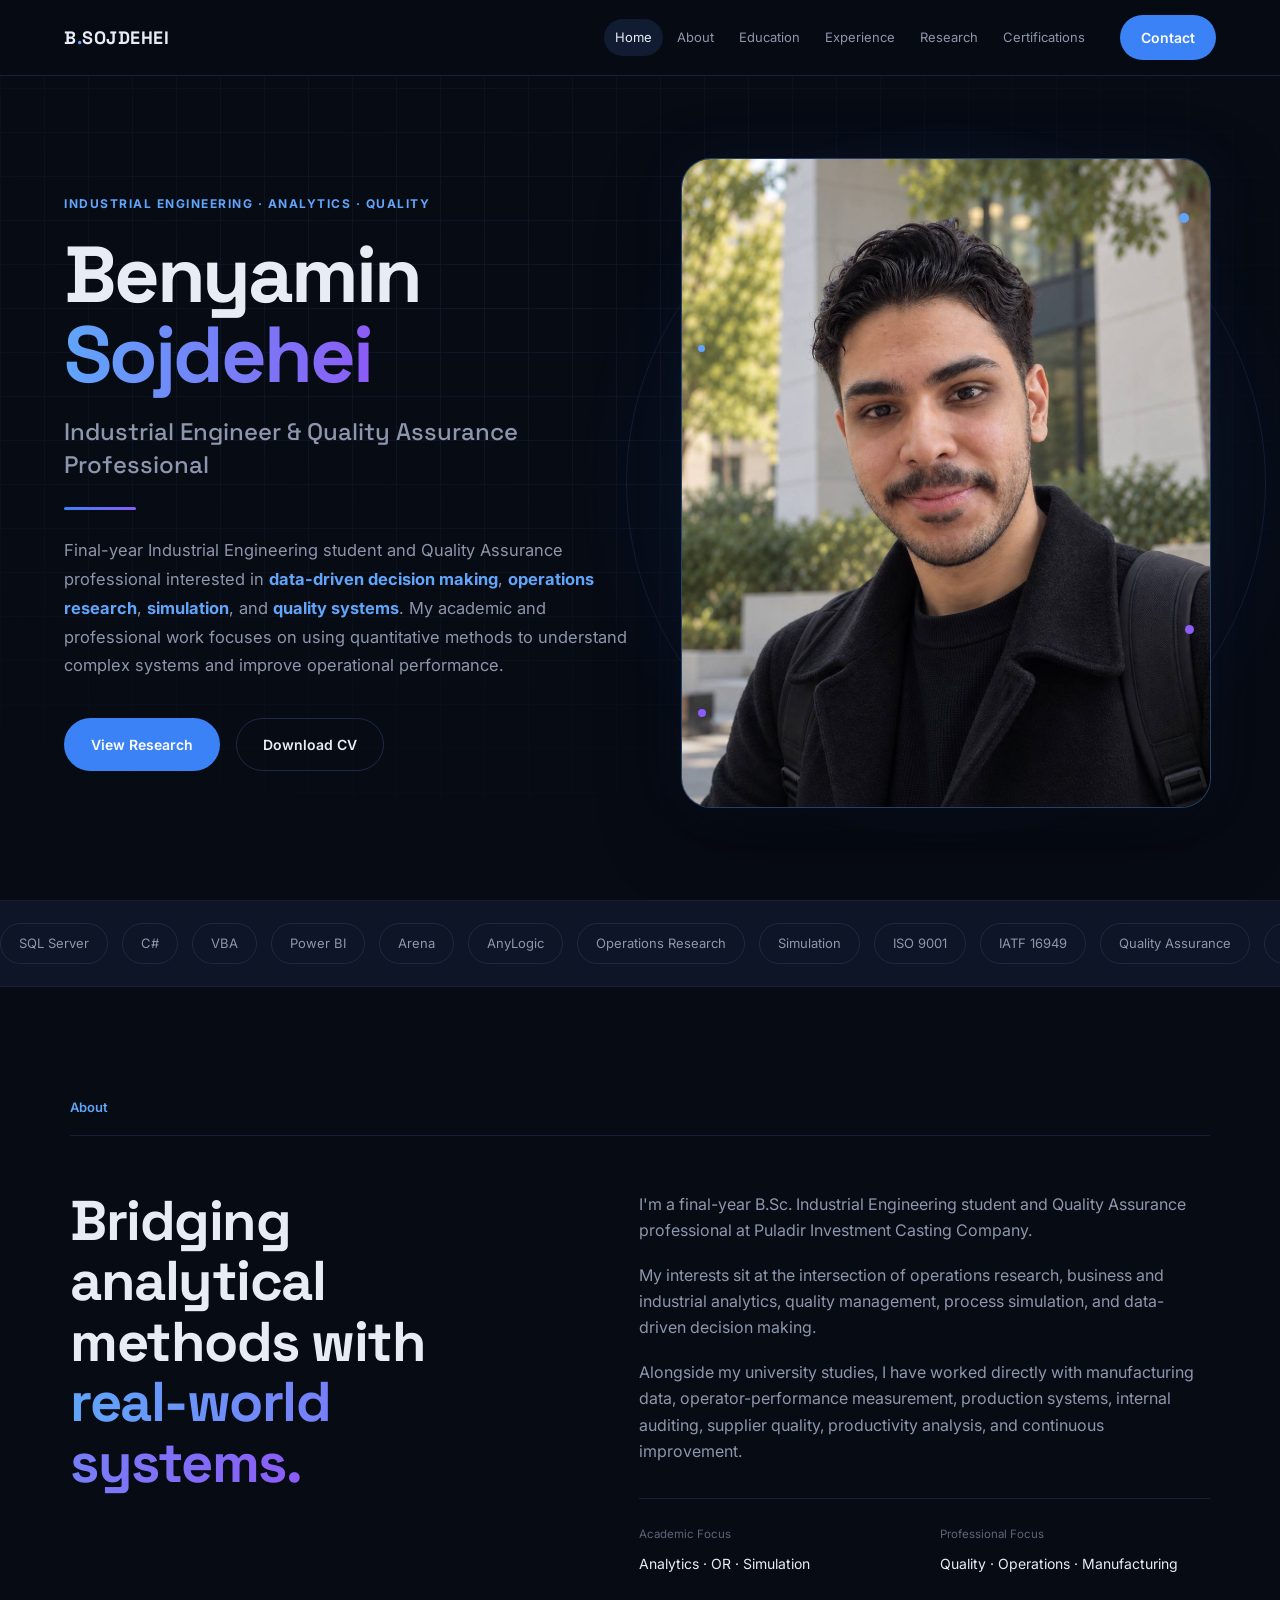
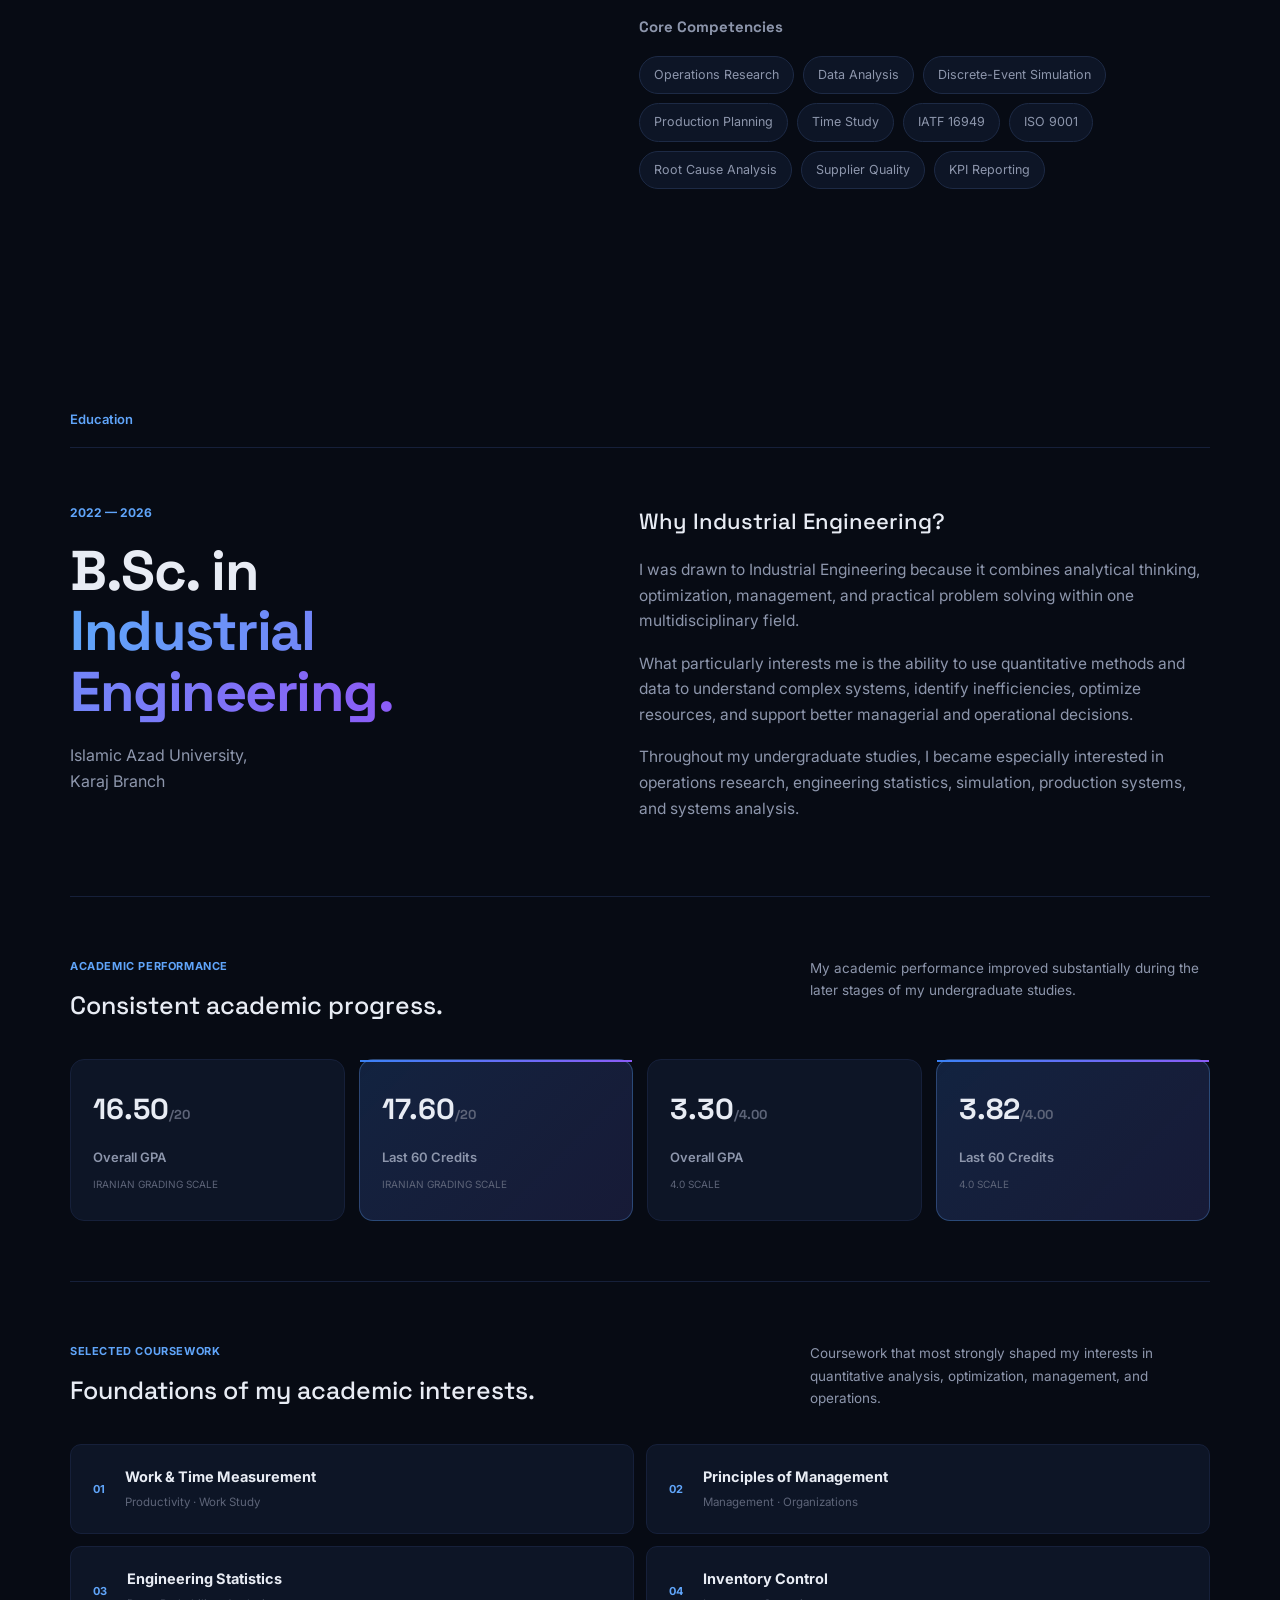
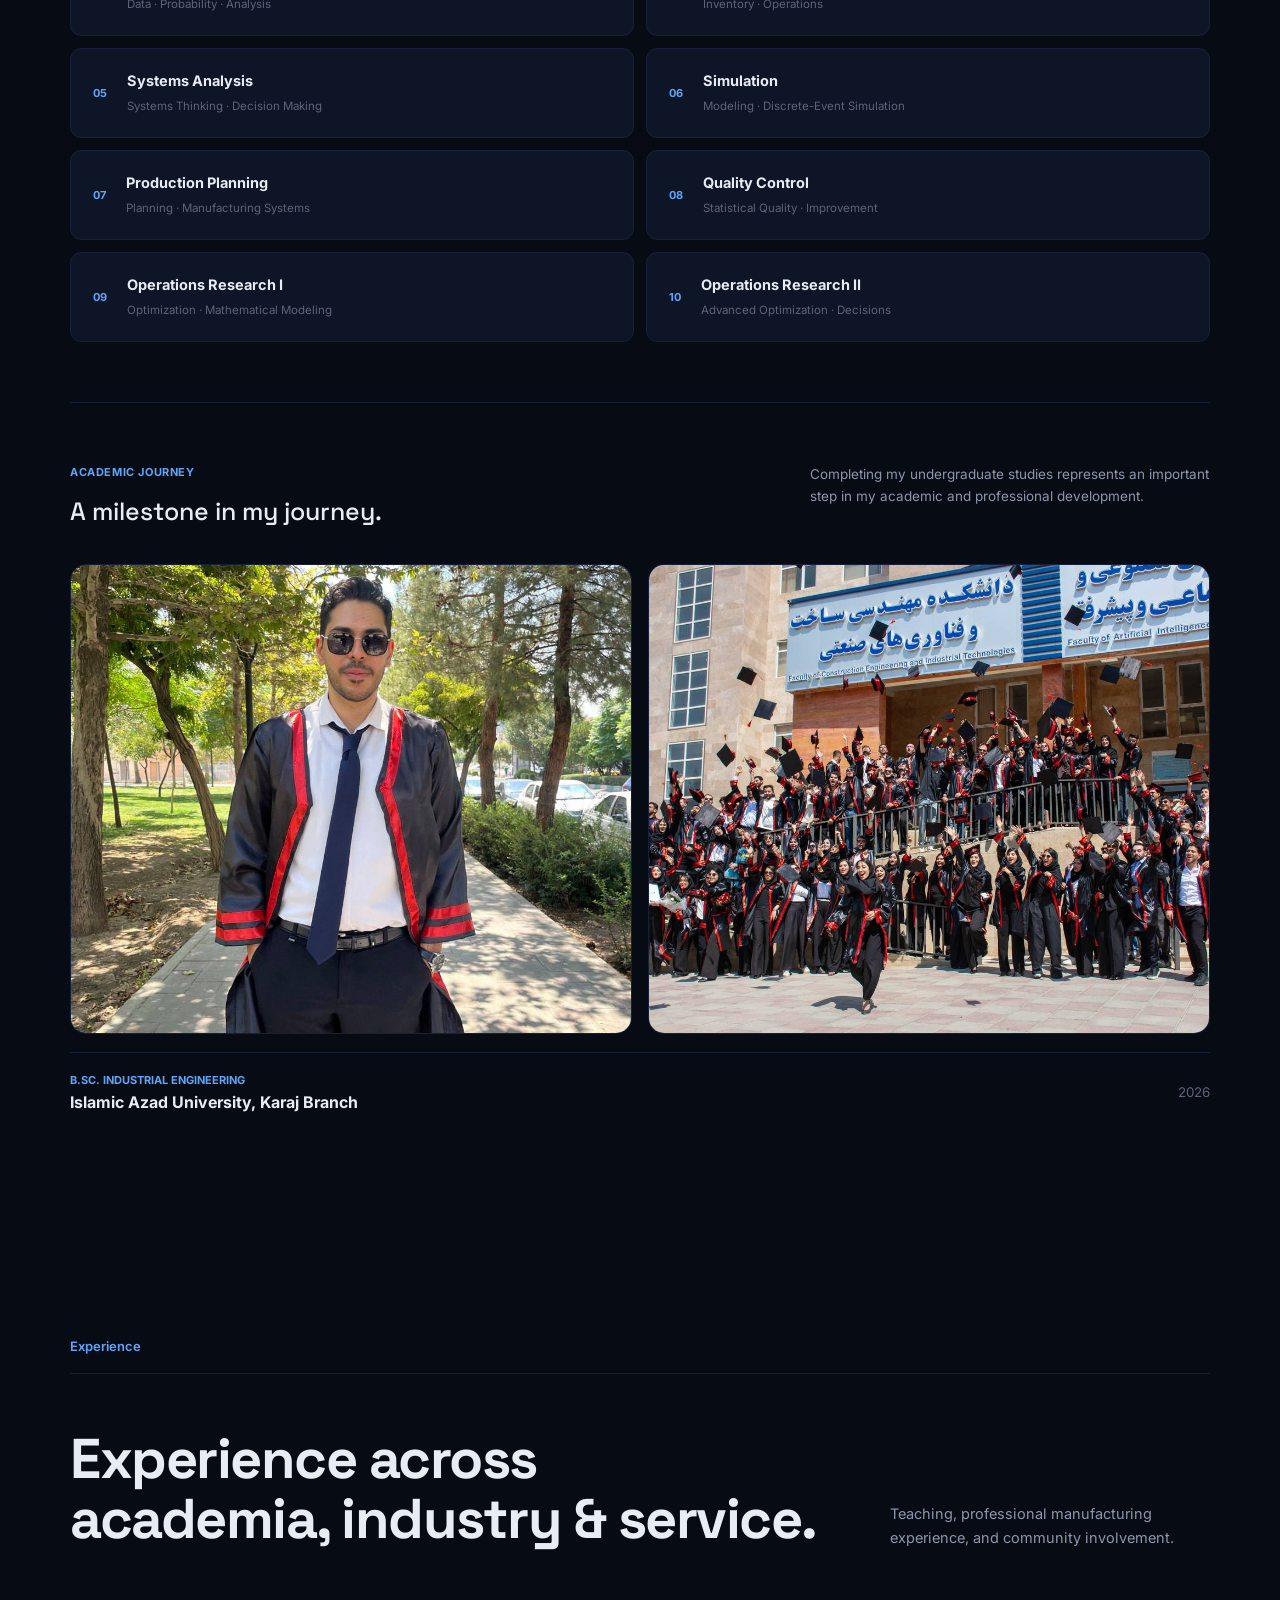
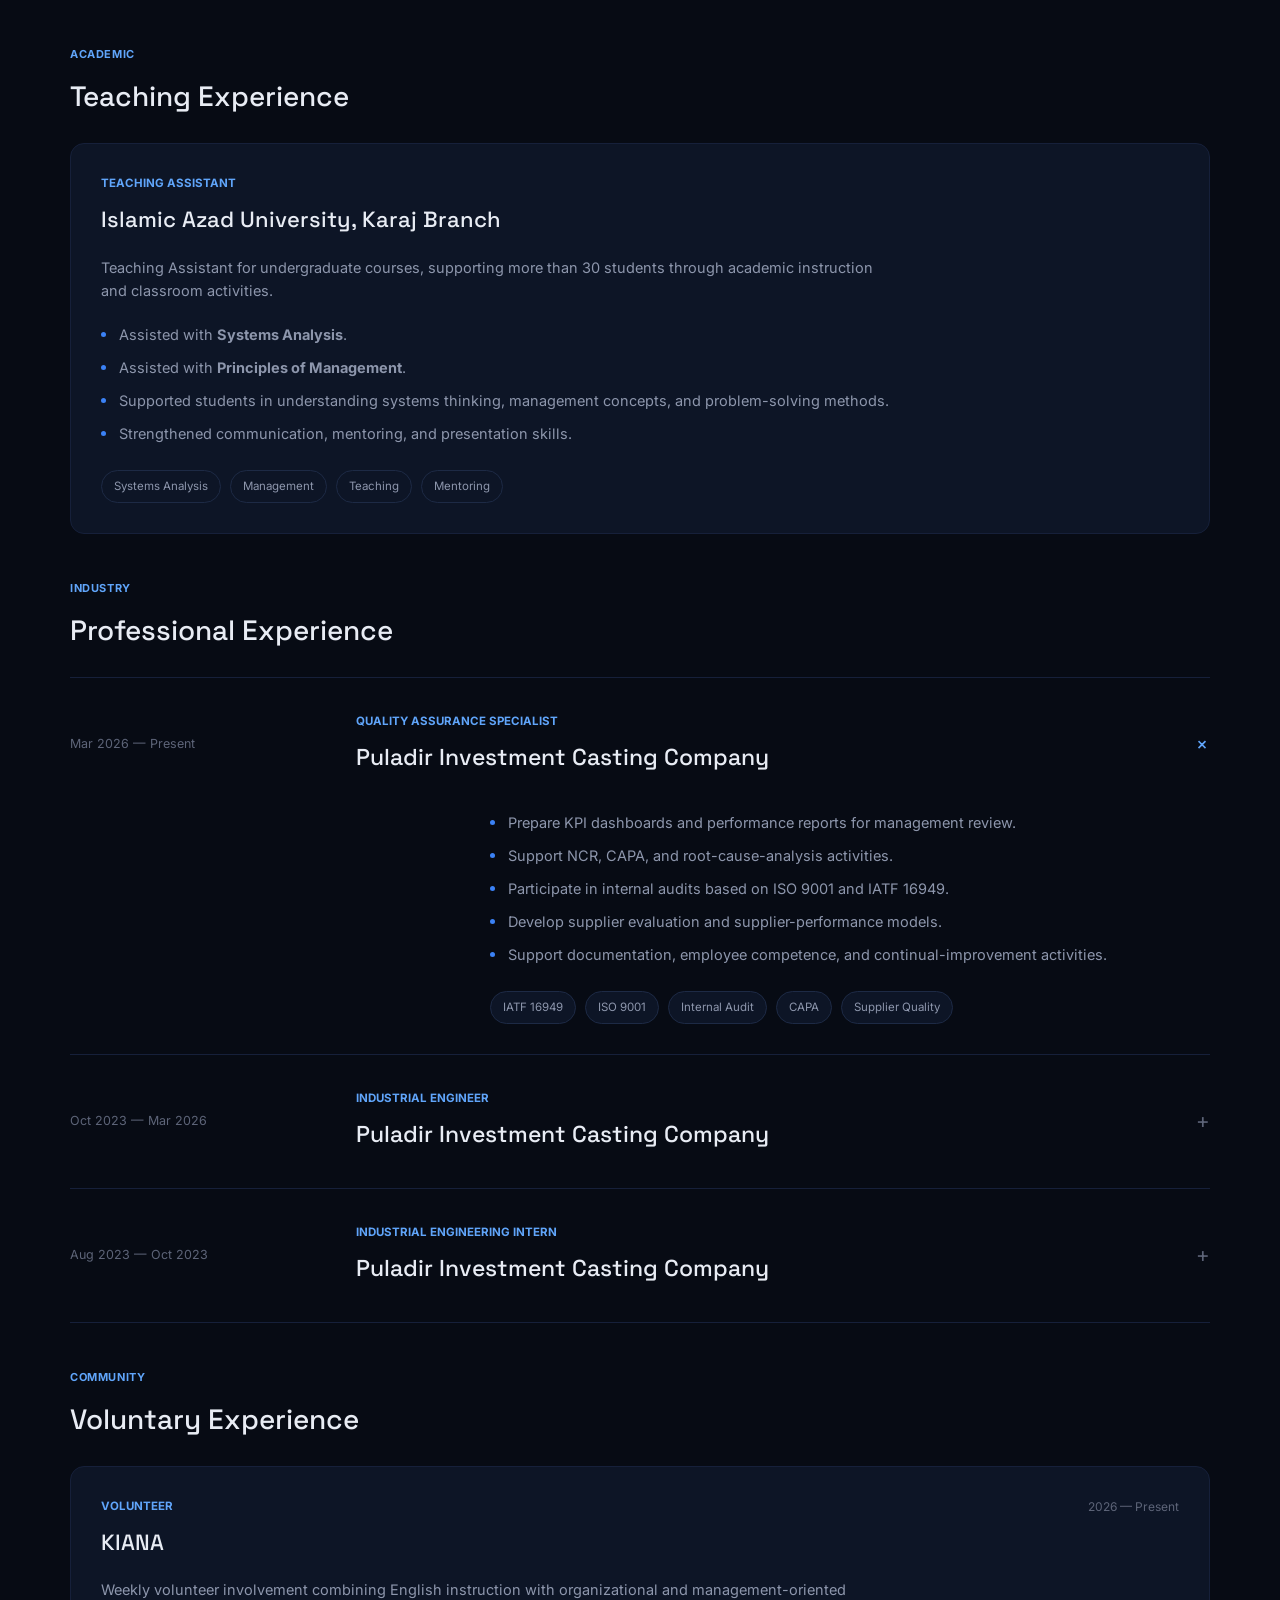
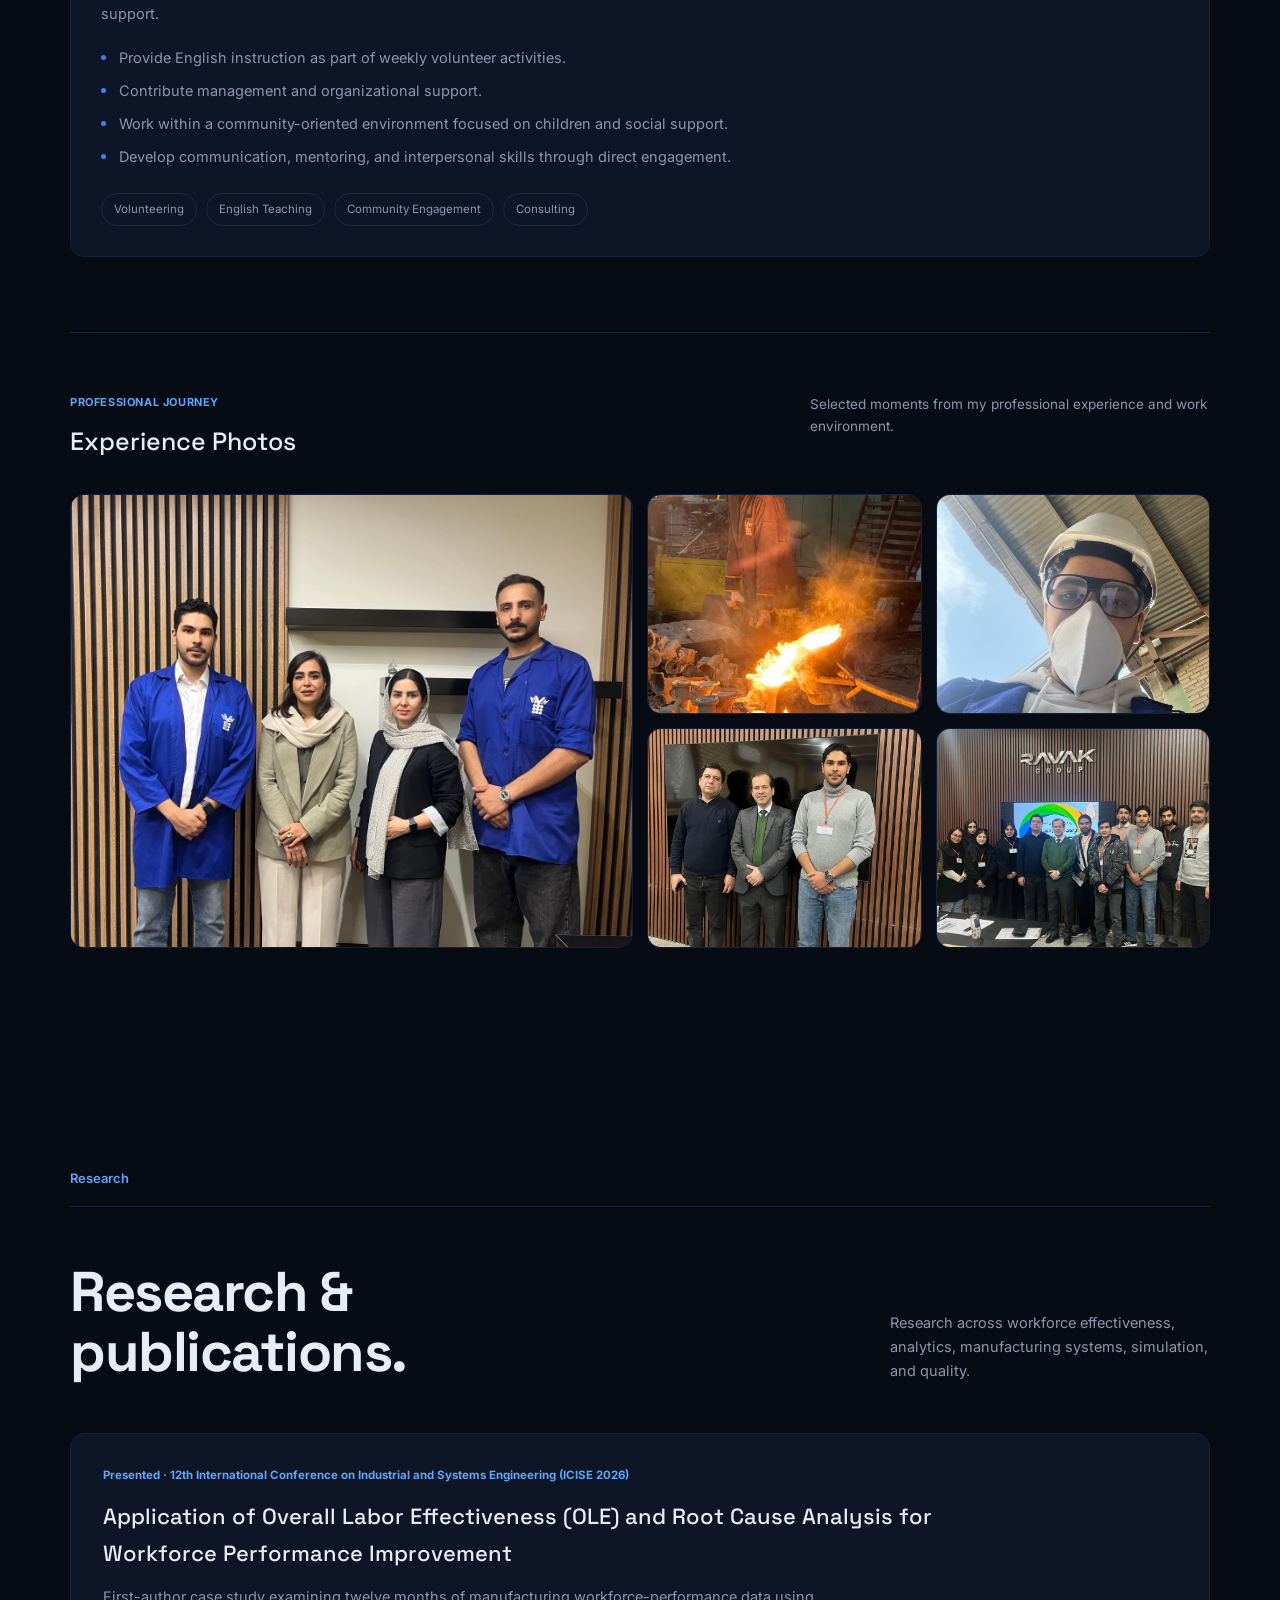
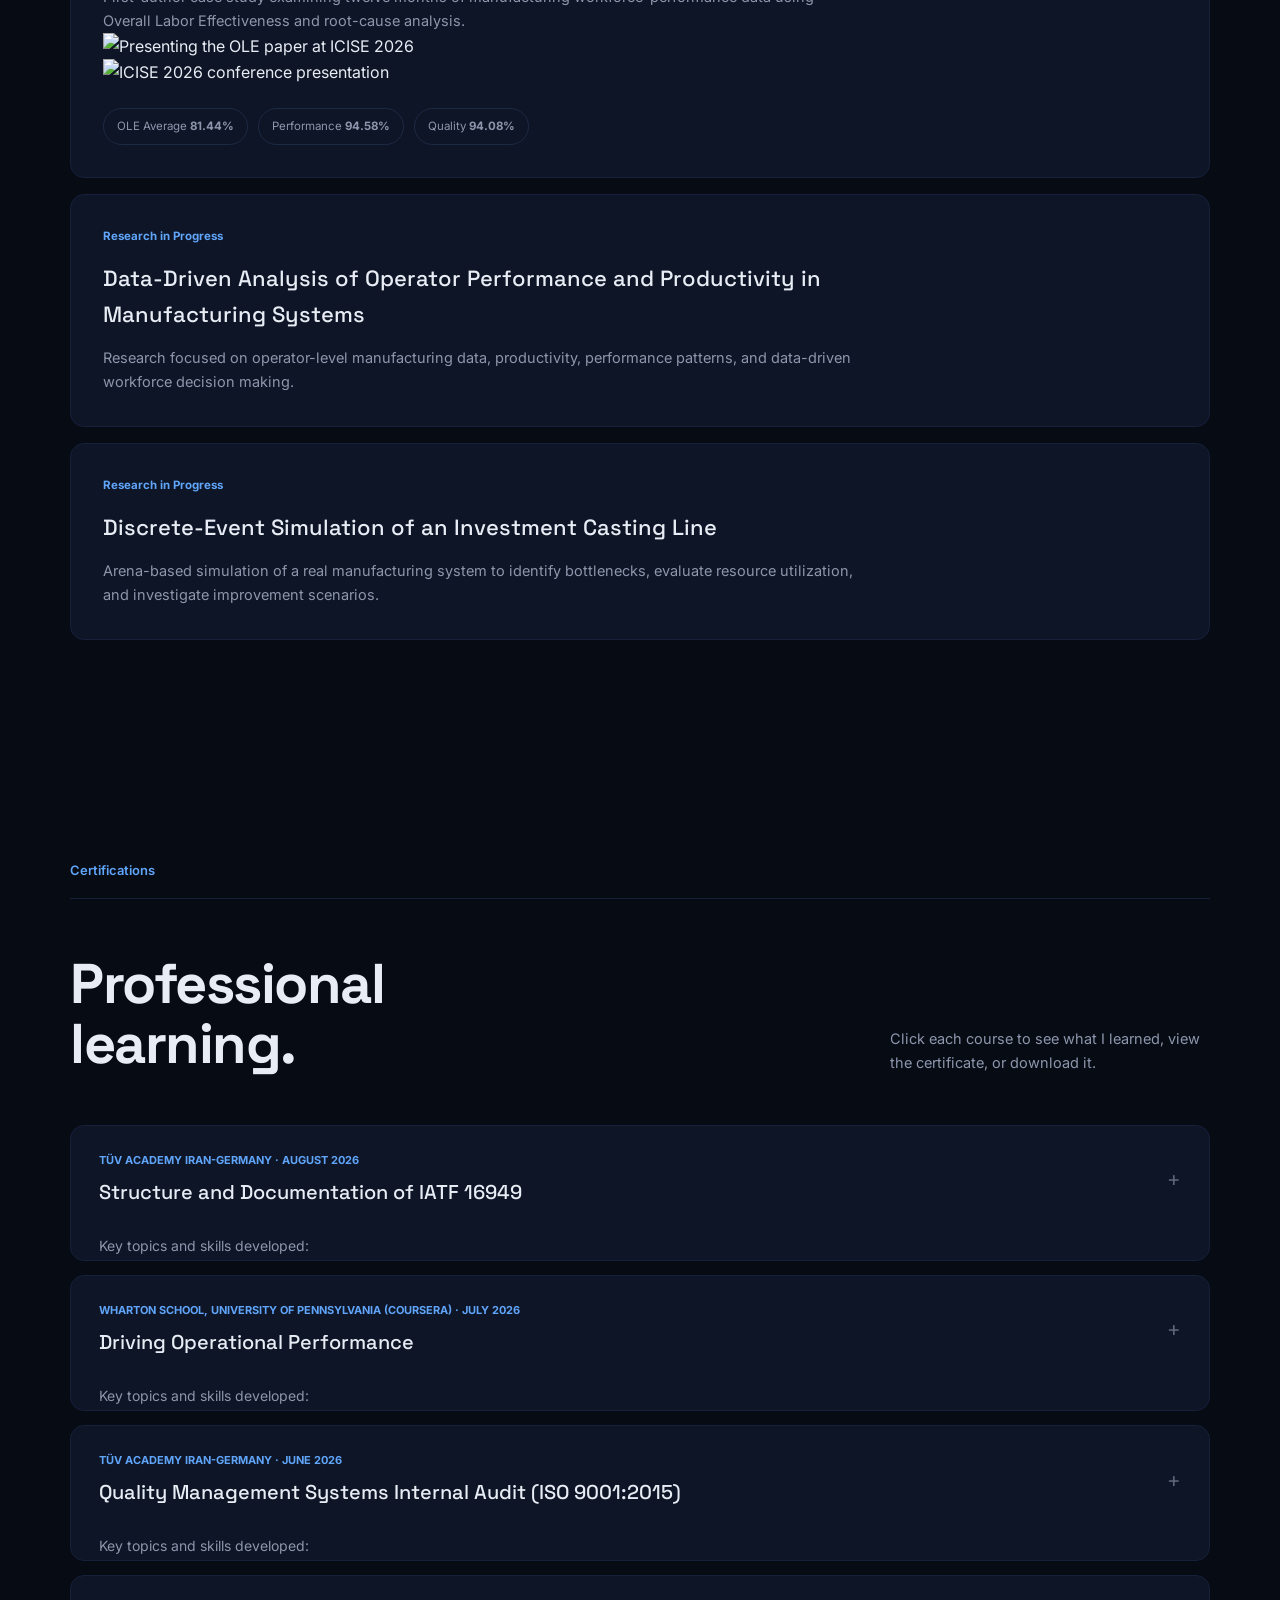
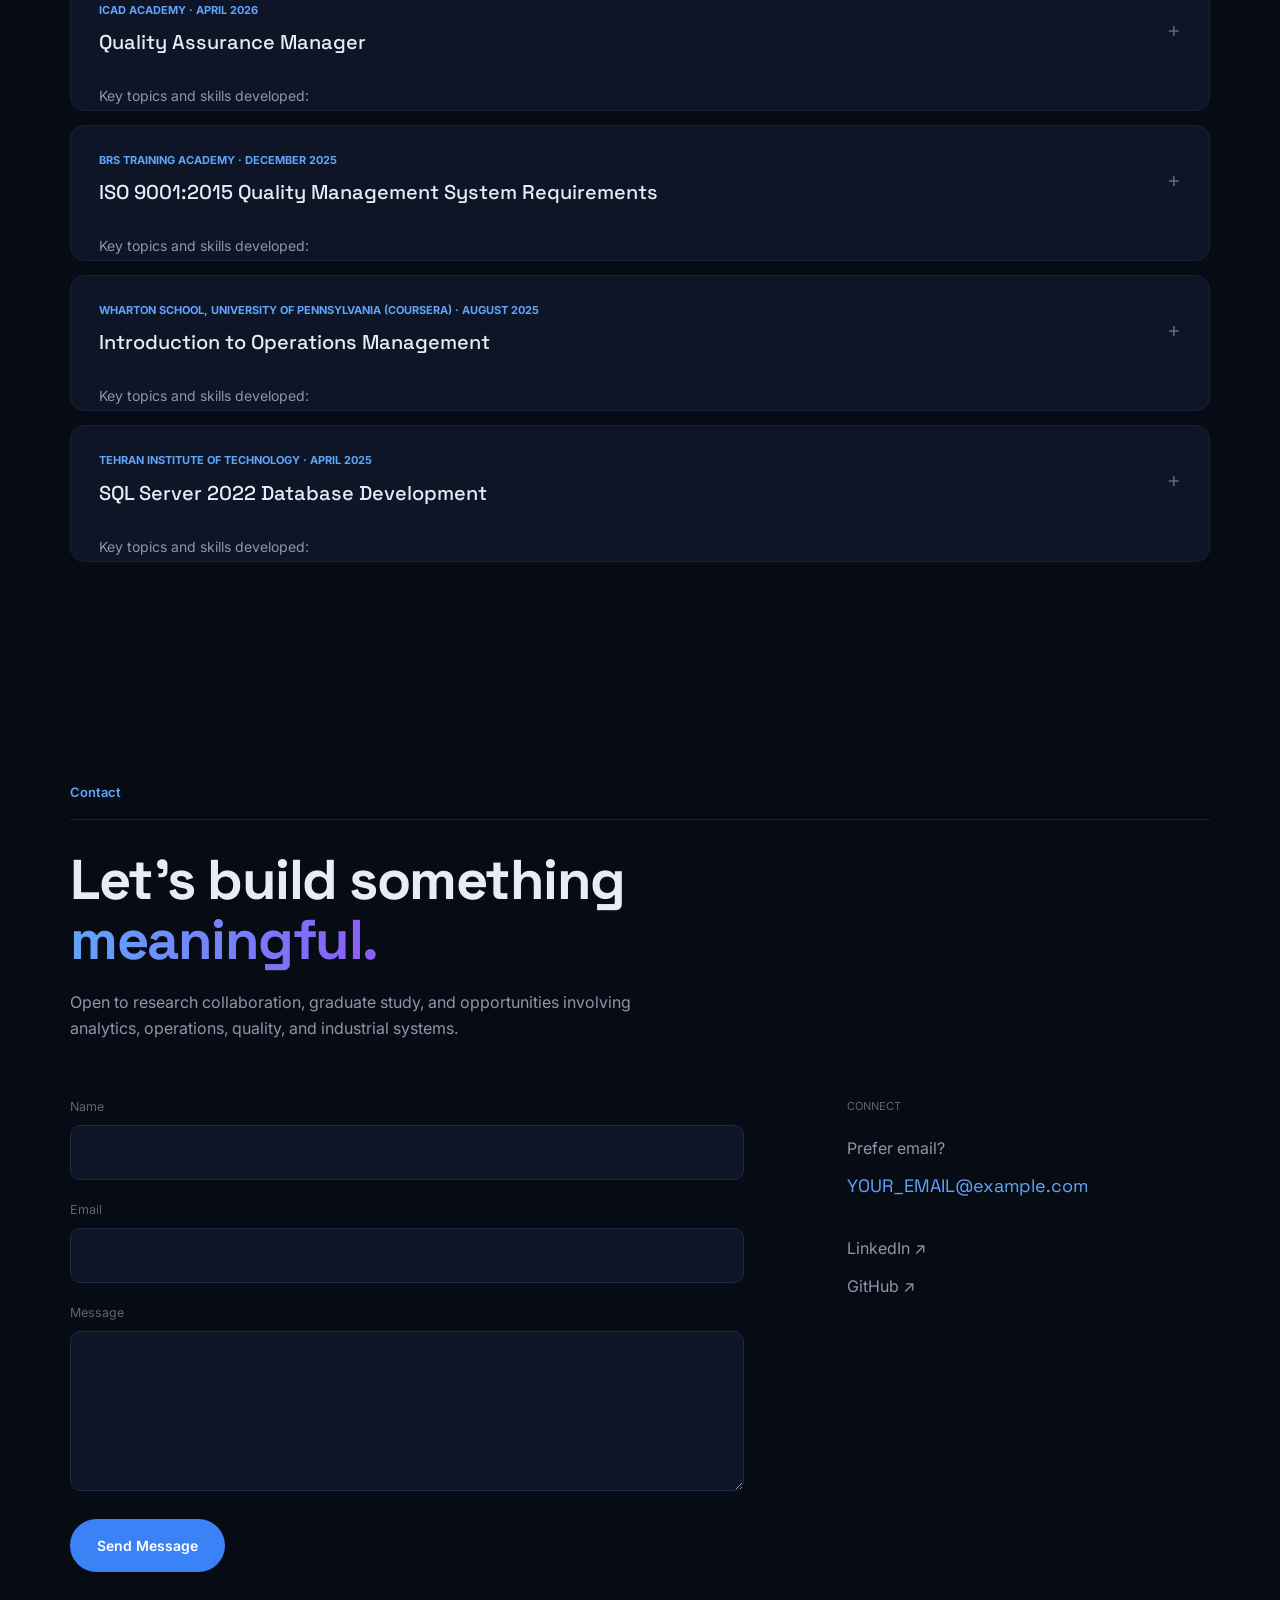
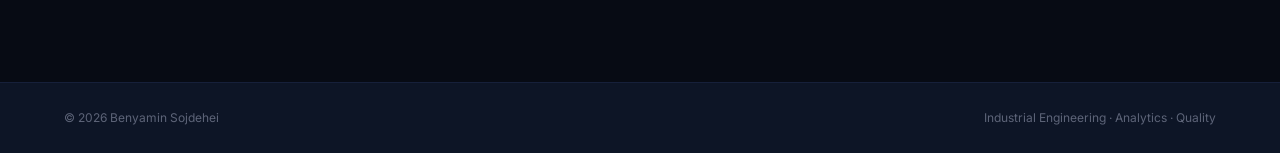
==== commit c15dc083: "Update index.html" ====
--- a/index.html
+++ b/index.html
@@ -1287,7 +1287,7 @@
         <article class="research-card reveal">
 
             <div class="research-status">
-                Presented · ICISE 2026
+                Presented · 12th International Conference on Industrial and Systems Engineering (ICISE 2026)
             </div>
 
             <h3>
@@ -1304,6 +1304,32 @@
             </p>
 
 
+            <div class="research-photos">
+
+                <figure class="research-photo-item">
+
+                    <img
+                        src="assets/images/research/ole-paper-1.jpg"
+                        alt="Presenting the OLE paper at ICISE 2026"
+                        class="gallery-image"
+                    >
+
+                </figure>
+
+
+                <figure class="research-photo-item">
+
+                    <img
+                        src="assets/images/research/ole-paper-2.jpg"
+                        alt="ICISE 2026 conference presentation"
+                        class="gallery-image"
+                    >
+
+                </figure>
+
+            </div>
+
+
             <div class="research-metrics">
 
                 <span>
@@ -1403,7 +1429,7 @@
     <div class="certificate-list">
 
 
-        <!-- OPERATIONS MANAGEMENT -->
+        <!-- IATF 16949 STRUCTURE & DOCUMENTATION -->
 
         <article class="certificate-item reveal">
 
@@ -1415,11 +1441,366 @@
                 <div>
 
                     <span class="certificate-source">
-                        University of Pennsylvania · Coursera
+                        TÜV Academy Iran-Germany · August 2026
                     </span>
 
                     <h3>
-                        Operations Management
+                        Structure and Documentation of IATF 16949
+                    </h3>
+
+                </div>
+
+                <span class="chevron">
+                    +
+                </span>
+
+            </button>
+
+
+            <div class="certificate-body">
+
+                <div class="certificate-content">
+
+                    <p>
+                        Key topics and skills developed:
+                    </p>
+
+                    <ul>
+                        <li>IATF 16949 documentation structure.</li>
+                        <li>Procedures, records, and documented information.</li>
+                        <li>Automotive quality-system documentation requirements.</li>
+                    </ul>
+
+
+                    <div class="certificate-actions">
+
+                        <a
+                            href="assets/certificates/iatf-16949-documentation.pdf"
+                            target="_blank"
+                            class="btn btn-outline certificate-btn"
+                        >
+                            View Certificate
+                        </a>
+
+                        <a
+                            href="assets/certificates/iatf-16949-documentation.pdf"
+                            download
+                            class="btn btn-solid certificate-btn"
+                        >
+                            Download
+                        </a>
+
+                    </div>
+
+                </div>
+
+            </div>
+
+        </article>
+
+
+
+        <!-- DRIVING OPERATIONAL PERFORMANCE -->
+
+        <article class="certificate-item reveal">
+
+            <button
+                class="certificate-head"
+                aria-expanded="false"
+            >
+
+                <div>
+
+                    <span class="certificate-source">
+                        Wharton School, University of Pennsylvania (Coursera) · July 2026
+                    </span>
+
+                    <h3>
+                        Driving Operational Performance
+                    </h3>
+
+                </div>
+
+                <span class="chevron">
+                    +
+                </span>
+
+            </button>
+
+
+            <div class="certificate-body">
+
+                <div class="certificate-content">
+
+                    <p>
+                        Key topics and skills developed:
+                    </p>
+
+                    <ul>
+                        <li>Operational-performance measurement.</li>
+                        <li>Process improvement and efficiency.</li>
+                        <li>Connecting operational metrics with organizational performance.</li>
+                    </ul>
+
+
+                    <div class="certificate-actions">
+
+                        <a
+                            href="assets/certificates/operational-performance.pdf"
+                            target="_blank"
+                            class="btn btn-outline certificate-btn"
+                        >
+                            View Certificate
+                        </a>
+
+                        <a
+                            href="assets/certificates/operational-performance.pdf"
+                            download
+                            class="btn btn-solid certificate-btn"
+                        >
+                            Download
+                        </a>
+
+                    </div>
+
+                </div>
+
+            </div>
+
+        </article>
+
+
+
+        <!-- QMS INTERNAL AUDIT -->
+
+        <article class="certificate-item reveal">
+
+            <button
+                class="certificate-head"
+                aria-expanded="false"
+            >
+
+                <div>
+
+                    <span class="certificate-source">
+                        TÜV Academy Iran-Germany · June 2026
+                    </span>
+
+                    <h3>
+                        Quality Management Systems Internal Audit (ISO 9001:2015)
+                    </h3>
+
+                </div>
+
+                <span class="chevron">
+                    +
+                </span>
+
+            </button>
+
+
+            <div class="certificate-body">
+
+                <div class="certificate-content">
+
+                    <p>
+                        Key topics and skills developed:
+                    </p>
+
+                    <ul>
+                        <li>Audit planning and checklist preparation.</li>
+                        <li>Evidence collection and audit findings.</li>
+                        <li>Nonconformity reporting and follow-up.</li>
+                    </ul>
+
+
+                    <div class="certificate-actions">
+
+                        <a
+                            href="assets/certificates/internal-audit.pdf"
+                            target="_blank"
+                            class="btn btn-outline certificate-btn"
+                        >
+                            View Certificate
+                        </a>
+
+                        <a
+                            href="assets/certificates/internal-audit.pdf"
+                            download
+                            class="btn btn-solid certificate-btn"
+                        >
+                            Download
+                        </a>
+
+                    </div>
+
+                </div>
+
+            </div>
+
+        </article>
+
+
+
+        <!-- QUALITY ASSURANCE MANAGER -->
+
+        <article class="certificate-item reveal">
+
+            <button
+                class="certificate-head"
+                aria-expanded="false"
+            >
+
+                <div>
+
+                    <span class="certificate-source">
+                        ICAD Academy · April 2026
+                    </span>
+
+                    <h3>
+                        Quality Assurance Manager
+                    </h3>
+
+                </div>
+
+                <span class="chevron">
+                    +
+                </span>
+
+            </button>
+
+
+            <div class="certificate-body">
+
+                <div class="certificate-content">
+
+                    <p>
+                        Key topics and skills developed:
+                    </p>
+
+                    <ul>
+                        <li>Quality assurance principles and responsibilities.</li>
+                        <li>Quality documentation and process control.</li>
+                        <li>Corrective action and continual improvement.</li>
+                    </ul>
+
+
+                    <div class="certificate-actions">
+
+                        <a
+                            href="assets/certificates/quality-assurance-manager.pdf"
+                            target="_blank"
+                            class="btn btn-outline certificate-btn"
+                        >
+                            View Certificate
+                        </a>
+
+                        <a
+                            href="assets/certificates/quality-assurance-manager.pdf"
+                            download
+                            class="btn btn-solid certificate-btn"
+                        >
+                            Download
+                        </a>
+
+                    </div>
+
+                </div>
+
+            </div>
+
+        </article>
+
+
+
+        <!-- ISO 9001:2015 REQUIREMENTS -->
+
+        <article class="certificate-item reveal">
+
+            <button
+                class="certificate-head"
+                aria-expanded="false"
+            >
+
+                <div>
+
+                    <span class="certificate-source">
+                        BRS Training Academy · December 2025
+                    </span>
+
+                    <h3>
+                        ISO 9001:2015 Quality Management System Requirements
+                    </h3>
+
+                </div>
+
+                <span class="chevron">
+                    +
+                </span>
+
+            </button>
+
+
+            <div class="certificate-body">
+
+                <div class="certificate-content">
+
+                    <p>
+                        Key topics and skills developed:
+                    </p>
+
+                    <ul>
+                        <li>Quality Management System fundamentals.</li>
+                        <li>Process approach and risk-based thinking.</li>
+                        <li>ISO 9001:2015 structure and requirements.</li>
+                    </ul>
+
+
+                    <div class="certificate-actions">
+
+                        <a
+                            href="assets/certificates/iso-9001.pdf"
+                            target="_blank"
+                            class="btn btn-outline certificate-btn"
+                        >
+                            View Certificate
+                        </a>
+
+                        <a
+                            href="assets/certificates/iso-9001.pdf"
+                            download
+                            class="btn btn-solid certificate-btn"
+                        >
+                            Download
+                        </a>
+
+                    </div>
+
+                </div>
+
+            </div>
+
+        </article>
+
+
+
+        <!-- INTRODUCTION TO OPERATIONS MANAGEMENT -->
+
+        <article class="certificate-item reveal">
+
+            <button
+                class="certificate-head"
+                aria-expanded="false"
+            >
+
+                <div>
+
+                    <span class="certificate-source">
+                        Wharton School, University of Pennsylvania (Coursera) · August 2025
+                    </span>
+
+                    <h3>
+                        Introduction to Operations Management
                     </h3>
 
                 </div>
@@ -1474,7 +1855,7 @@
 
 
 
-        <!-- ISO 9001 -->
+        <!-- SQL SERVER 2022 DATABASE DEVELOPMENT -->
 
         <article class="certificate-item reveal">
 
@@ -1486,11 +1867,11 @@
                 <div>
 
                     <span class="certificate-source">
-                        Quality Management
+                        Tehran Institute of Technology · April 2025
                     </span>
 
                     <h3>
-                        ISO 9001
+                        SQL Server 2022 Database Development
                     </h3>
 
                 </div>
@@ -1511,16 +1892,16 @@
                     </p>
 
                     <ul>
-                        <li>Quality Management System fundamentals.</li>
-                        <li>Process approach and risk-based thinking.</li>
-                        <li>ISO 9001 structure and requirements.</li>
+                        <li>Relational database design and T-SQL fundamentals.</li>
+                        <li>Query writing, joins, and data manipulation.</li>
+                        <li>Database development for reporting and analysis.</li>
                     </ul>
 
 
                     <div class="certificate-actions">
 
                         <a
-                            href="assets/certificates/iso-9001.pdf"
+                            href="assets/certificates/sql-server-2022.pdf"
                             target="_blank"
                             class="btn btn-outline certificate-btn"
                         >
@@ -1528,362 +1909,7 @@
                         </a>
 
                         <a
-                            href="assets/certificates/iso-9001.pdf"
-                            download
-                            class="btn btn-solid certificate-btn"
-                        >
-                            Download
-                        </a>
-
-                    </div>
-
-                </div>
-
-            </div>
-
-        </article>
-
-
-
-        <!-- QA -->
-
-        <article class="certificate-item reveal">
-
-            <button
-                class="certificate-head"
-                aria-expanded="false"
-            >
-
-                <div>
-
-                    <span class="certificate-source">
-                        Quality Assurance
-                    </span>
-
-                    <h3>
-                        Quality Assurance Management
-                    </h3>
-
-                </div>
-
-                <span class="chevron">
-                    +
-                </span>
-
-            </button>
-
-
-            <div class="certificate-body">
-
-                <div class="certificate-content">
-
-                    <p>
-                        Key topics and skills developed:
-                    </p>
-
-                    <ul>
-                        <li>Quality assurance principles and responsibilities.</li>
-                        <li>Quality documentation and process control.</li>
-                        <li>Corrective action and continual improvement.</li>
-                    </ul>
-
-
-                    <div class="certificate-actions">
-
-                        <a
-                            href="assets/certificates/quality-assurance-management.pdf"
-                            target="_blank"
-                            class="btn btn-outline certificate-btn"
-                        >
-                            View Certificate
-                        </a>
-
-                        <a
-                            href="assets/certificates/quality-assurance-management.pdf"
-                            download
-                            class="btn btn-solid certificate-btn"
-                        >
-                            Download
-                        </a>
-
-                    </div>
-
-                </div>
-
-            </div>
-
-        </article>
-
-
-
-        <!-- AUDIT -->
-
-        <article class="certificate-item reveal">
-
-            <button
-                class="certificate-head"
-                aria-expanded="false"
-            >
-
-                <div>
-
-                    <span class="certificate-source">
-                        Quality Management Systems
-                    </span>
-
-                    <h3>
-                        QMS Internal Auditing
-                    </h3>
-
-                </div>
-
-                <span class="chevron">
-                    +
-                </span>
-
-            </button>
-
-
-            <div class="certificate-body">
-
-                <div class="certificate-content">
-
-                    <p>
-                        Key topics and skills developed:
-                    </p>
-
-                    <ul>
-                        <li>Audit planning and checklist preparation.</li>
-                        <li>Evidence collection and audit findings.</li>
-                        <li>Nonconformity reporting and follow-up.</li>
-                    </ul>
-
-
-                    <div class="certificate-actions">
-
-                        <a
-                            href="assets/certificates/internal-audit.pdf"
-                            target="_blank"
-                            class="btn btn-outline certificate-btn"
-                        >
-                            View Certificate
-                        </a>
-
-                        <a
-                            href="assets/certificates/internal-audit.pdf"
-                            download
-                            class="btn btn-solid certificate-btn"
-                        >
-                            Download
-                        </a>
-
-                    </div>
-
-                </div>
-
-            </div>
-
-        </article>
-
-
-
-        <!-- IATF BASICS -->
-
-        <article class="certificate-item reveal">
-
-            <button
-                class="certificate-head"
-                aria-expanded="false"
-            >
-
-                <div>
-
-                    <span class="certificate-source">
-                        Automotive Quality
-                    </span>
-
-                    <h3>
-                        IATF 16949 Basics
-                    </h3>
-
-                </div>
-
-                <span class="chevron">
-                    +
-                </span>
-
-            </button>
-
-
-            <div class="certificate-body">
-
-                <div class="certificate-content">
-
-                    <p>
-                        Key topics and skills developed:
-                    </p>
-
-                    <ul>
-                        <li>Automotive Quality Management Systems.</li>
-                        <li>IATF 16949 requirements and terminology.</li>
-                        <li>Supplier and manufacturing quality principles.</li>
-                    </ul>
-
-
-                    <div class="certificate-actions">
-
-                        <a
-                            href="assets/certificates/iatf-16949-basics.pdf"
-                            target="_blank"
-                            class="btn btn-outline certificate-btn"
-                        >
-                            View Certificate
-                        </a>
-
-                        <a
-                            href="assets/certificates/iatf-16949-basics.pdf"
-                            download
-                            class="btn btn-solid certificate-btn"
-                        >
-                            Download
-                        </a>
-
-                    </div>
-
-                </div>
-
-            </div>
-
-        </article>
-
-
-
-        <!-- IATF DOCUMENTATION -->
-
-        <article class="certificate-item reveal">
-
-            <button
-                class="certificate-head"
-                aria-expanded="false"
-            >
-
-                <div>
-
-                    <span class="certificate-source">
-                        Automotive Quality
-                    </span>
-
-                    <h3>
-                        IATF 16949 Structure &amp; Documentation
-                    </h3>
-
-                </div>
-
-                <span class="chevron">
-                    +
-                </span>
-
-            </button>
-
-
-            <div class="certificate-body">
-
-                <div class="certificate-content">
-
-                    <p>
-                        Key topics and skills developed:
-                    </p>
-
-                    <ul>
-                        <li>IATF documentation structure.</li>
-                        <li>Procedures, records, and documented information.</li>
-                        <li>Automotive quality-system documentation requirements.</li>
-                    </ul>
-
-
-                    <div class="certificate-actions">
-
-                        <a
-                            href="assets/certificates/iatf-16949-documentation.pdf"
-                            target="_blank"
-                            class="btn btn-outline certificate-btn"
-                        >
-                            View Certificate
-                        </a>
-
-                        <a
-                            href="assets/certificates/iatf-16949-documentation.pdf"
-                            download
-                            class="btn btn-solid certificate-btn"
-                        >
-                            Download
-                        </a>
-
-                    </div>
-
-                </div>
-
-            </div>
-
-        </article>
-
-
-
-        <!-- PERFORMANCE -->
-
-        <article class="certificate-item reveal">
-
-            <button
-                class="certificate-head"
-                aria-expanded="false"
-            >
-
-                <div>
-
-                    <span class="certificate-source">
-                        Operational Excellence
-                    </span>
-
-                    <h3>
-                        Driving Operational Performance
-                    </h3>
-
-                </div>
-
-                <span class="chevron">
-                    +
-                </span>
-
-            </button>
-
-
-            <div class="certificate-body">
-
-                <div class="certificate-content">
-
-                    <p>
-                        Key topics and skills developed:
-                    </p>
-
-                    <ul>
-                        <li>Operational-performance measurement.</li>
-                        <li>Process improvement and efficiency.</li>
-                        <li>Connecting operational metrics with organizational performance.</li>
-                    </ul>
-
-
-                    <div class="certificate-actions">
-
-                        <a
-                            href="assets/certificates/operational-performance.pdf"
-                            target="_blank"
-                            class="btn btn-outline certificate-btn"
-                        >
-                            View Certificate
-                        </a>
-
-                        <a
-                            href="assets/certificates/operational-performance.pdf"
+                            href="assets/certificates/sql-server-2022.pdf"
                             download
                             class="btn btn-solid certificate-btn"
                         >
@@ -2067,12 +2093,12 @@
 
 <div
     class="lightbox"
-    id="lightbox"
+    id="photo-lightbox"
     aria-hidden="true"
 >
 
     <button
-        id="lightbox-close"
+        id="photo-lightbox-close"
         class="lightbox-close"
         aria-label="Close photo"
     >
@@ -2080,7 +2106,7 @@
     </button>
 
     <img
-        id="lightbox-img"
+        id="photo-lightbox-image"
         src=""
         alt=""
     >
--- a/style.css
+++ b/style.css
@@ -82,7 +82,9 @@
 
 
 
-/* BUTTONS */
+/* =====================================================
+   BUTTONS
+===================================================== */
 
 .btn {
     display: inline-flex;
@@ -111,7 +113,7 @@
 
 .btn-solid {
     background: var(--blue);
-    color: white;
+    color: #fff;
 }
 
 
@@ -122,8 +124,8 @@
 
 
 .btn-outline {
+    background: transparent;
     border-color: var(--border);
-    background: transparent;
 }
 
 
@@ -141,10 +143,13 @@
 
 
 
-/* NAV */
+/* =====================================================
+   NAVIGATION
+===================================================== */
 
 .navbar {
     position: fixed;
+
     top: 0;
     left: 0;
 
@@ -160,17 +165,20 @@
 
     z-index: 100;
 
-    background: rgba(7, 11, 20, .84);
+    background:
+        rgba(7, 11, 20, .84);
 
     backdrop-filter: blur(14px);
-
-    border-bottom: 1px solid var(--border-soft);
+    -webkit-backdrop-filter: blur(14px);
+
+    border-bottom:
+        1px solid var(--border-soft);
 }
 
 
 .logo {
+    font-size: 18px;
     font-weight: 700;
-    font-size: 18px;
     letter-spacing: .5px;
 }
 
@@ -182,7 +190,9 @@
 
 .navbar nav {
     display: flex;
+
     margin-left: auto;
+
     gap: 3px;
 }
 
@@ -190,10 +200,11 @@
 .navbar nav a {
     padding: 8px 11px;
 
+    color: var(--text-muted);
+
     border-radius: 999px;
 
     font-size: 13px;
-    color: var(--text-muted);
 }
 
 
@@ -218,8 +229,9 @@
 
     padding: 8px;
 
+    border: none;
+
     background: transparent;
-    border: none;
 
     cursor: pointer;
 }
@@ -234,20 +246,25 @@
 
 
 
-/* HERO */
+/* =====================================================
+   HERO
+===================================================== */
 
 .hero {
     position: relative;
 
     min-height: 100vh;
 
-    padding: 140px 5vw 70px;
+    padding:
+        135px
+        5vw
+        70px;
 
     display: grid;
 
     grid-template-columns:
         minmax(0, 1fr)
-        minmax(500px, .95fr);
+        minmax(520px, .95fr);
 
     align-items: center;
 
@@ -259,6 +276,7 @@
 
 .hero-grid-bg {
     position: absolute;
+
     inset: 0;
 
     background-image:
@@ -272,28 +290,34 @@
             transparent 1px
         );
 
-    background-size: 44px 44px;
+    background-size:
+        44px 44px;
 
     opacity: .55;
 
     -webkit-mask-image:
         radial-gradient(
-            ellipse 80% 65% at 35% 35%,
+            ellipse 80% 65%
+            at 35% 35%,
             black,
             transparent
         );
 
     mask-image:
         radial-gradient(
-            ellipse 80% 65% at 35% 35%,
+            ellipse 80% 65%
+            at 35% 35%,
             black,
             transparent
         );
+
+    z-index: 0;
 }
 
 
 .hero-text {
     position: relative;
+
     z-index: 5;
 
     max-width: 700px;
@@ -309,16 +333,24 @@
     font-weight: 700;
 
     text-transform: uppercase;
+
     letter-spacing: 1.5px;
 }
 
 
 .hero h1 {
-    font-size: clamp(56px, 6.4vw, 90px);
+    font-size:
+        clamp(
+            56px,
+            6.2vw,
+            90px
+        );
 
     line-height: 1;
 
     letter-spacing: -3px;
+
+    font-weight: 700;
 }
 
 
@@ -327,7 +359,15 @@
 
     color: var(--text-muted);
 
-    font-size: clamp(18px, 2vw, 24px);
+    font-size:
+        clamp(
+            18px,
+            2vw,
+            24px
+        );
+
+    line-height: 1.35;
+
     font-weight: 500;
 }
 
@@ -336,7 +376,9 @@
     width: 72px;
     height: 3px;
 
-    margin: 26px 0;
+    margin:
+        26px
+        0;
 
     border-radius: 5px;
 
@@ -355,6 +397,8 @@
     color: var(--text-muted);
 
     font-size: 16.5px;
+
+    line-height: 1.75;
 }
 
 
@@ -374,12 +418,14 @@
 
 
 
-/* LARGE HERO PHOTO */
+/* =====================================================
+   LARGE PROFILE PHOTO
+===================================================== */
 
 .hero-photo-side {
     position: relative;
 
-    min-height: 670px;
+    min-height: 690px;
 
     display: flex;
     align-items: center;
@@ -392,78 +438,99 @@
 .hero-photo-glow {
     position: absolute;
 
-    width: 700px;
-    height: 700px;
+    width: 720px;
+    height: 720px;
 
     border-radius: 50%;
 
     background:
         radial-gradient(
             circle,
-            rgba(59, 130, 246, .22),
-            rgba(59, 130, 246, .08) 45%,
-            transparent 72%
+            rgba(59, 130, 246, .22) 0%,
+            rgba(59, 130, 246, .10) 38%,
+            rgba(59, 130, 246, .03) 58%,
+            rgba(59, 130, 246, 0) 75%
         );
+
+    filter: blur(5px);
 }
 
 
 .hero-photo-ring {
     position: absolute;
 
-    border: 1px solid
-        rgba(96, 165, 250, .17);
-
     border-radius: 50%;
+
+    pointer-events: none;
 }
 
 
 .hero-ring-1 {
-    width: 470px;
-    height: 470px;
+    width: 490px;
+    height: 490px;
+
+    border:
+        1px solid
+        rgba(96, 165, 250, .22);
 }
 
 
 .hero-ring-2 {
-    width: 610px;
-    height: 610px;
-
-    border-color:
-        rgba(139, 92, 246, .14);
+    width: 640px;
+    height: 640px;
+
+    border:
+        1px solid
+        rgba(139, 92, 246, .15);
 }
 
 
 .hero-photo-card {
     position: relative;
 
-    width: 480px;
-    height: 610px;
+    width: 530px;
+    height: 650px;
+
+    overflow: hidden;
+
+    border-radius: 30px;
+
+    border:
+        1px solid
+        rgba(96, 165, 250, .30);
+
+    background:
+        var(--bg-elevated);
+
+    box-shadow:
+        0 28px 80px
+        rgba(0, 0, 0, .38),
+
+        0 0 55px
+        rgba(59, 130, 246, .08);
 
     z-index: 4;
-
-    overflow: hidden;
-
-    border:
-        1px solid rgba(96, 165, 250, .30);
-
-    border-radius: 32px;
-
-    background: var(--bg-elevated);
-
-    box-shadow:
-        0 30px 90px rgba(0, 0, 0, .40),
-        0 0 60px rgba(59, 130, 246, .08);
 
     transition:
         transform .35s ease,
-        border-color .35s ease;
+        border-color .35s ease,
+        box-shadow .35s ease;
 }
 
 
 .hero-photo-card:hover {
-    transform: translateY(-5px);
+    transform:
+        translateY(-5px);
 
     border-color:
         rgba(96, 165, 250, .55);
+
+    box-shadow:
+        0 35px 90px
+        rgba(0, 0, 0, .44),
+
+        0 0 65px
+        rgba(59, 130, 246, .12);
 }
 
 
@@ -471,6 +538,7 @@
     content: "";
 
     position: absolute;
+
     inset: 0;
 
     background:
@@ -491,12 +559,15 @@
     height: 100%;
 
     object-fit: cover;
+
     object-position: center top;
 }
 
 
 .hero-dot {
     position: absolute;
+
+    display: block;
 
     border-radius: 50%;
 
@@ -508,10 +579,11 @@
     width: 10px;
     height: 10px;
 
-    background: var(--blue-light);
-
-    top: 13%;
-    right: 8%;
+    top: 11%;
+    right: 5%;
+
+    background:
+        var(--blue-light);
 }
 
 
@@ -519,10 +591,11 @@
     width: 8px;
     height: 8px;
 
-    background: var(--violet);
-
-    bottom: 19%;
-    left: 7%;
+    bottom: 16%;
+    left: 4%;
+
+    background:
+        var(--violet);
 }
 
 
@@ -530,10 +603,11 @@
     width: 7px;
     height: 7px;
 
-    background: var(--blue-light);
-
-    top: 32%;
-    left: 6%;
+    top: 30%;
+    left: 4%;
+
+    background:
+        var(--blue-light);
 }
 
 
@@ -541,25 +615,32 @@
     width: 9px;
     height: 9px;
 
-    background: var(--violet);
-
-    right: 6%;
-    bottom: 30%;
-}
-
-
-
-/* MARQUEE */
+    right: 4%;
+    bottom: 28%;
+
+    background:
+        var(--violet);
+}
+
+
+
+/* =====================================================
+   MARQUEE
+===================================================== */
 
 .marquee-container {
     overflow: hidden;
 
     padding: 22px 0;
 
-    border-top: 1px solid var(--border-soft);
-    border-bottom: 1px solid var(--border-soft);
-
-    background: var(--bg-elevated);
+    border-top:
+        1px solid var(--border-soft);
+
+    border-bottom:
+        1px solid var(--border-soft);
+
+    background:
+        var(--bg-elevated);
 }
 
 
@@ -568,7 +649,11 @@
 
     width: max-content;
 
-    animation: marquee 35s linear infinite;
+    animation:
+        marquee
+        35s
+        linear
+        infinite;
 }
 
 
@@ -582,9 +667,12 @@
 
 
 .pill {
-    padding: 9px 18px;
-
-    border: 1px solid var(--border);
+    padding:
+        9px
+        18px;
+
+    border:
+        1px solid var(--border);
 
     border-radius: 999px;
 
@@ -597,28 +685,40 @@
 
 
 @keyframes marquee {
+
     to {
-        transform: translateX(-50%);
-    }
-}
-
-
-
-/* COMMON SECTIONS */
+        transform:
+            translateX(-50%);
+    }
+
+}
+
+
+
+/* =====================================================
+   COMMON SECTIONS
+===================================================== */
 
 .section {
-    width: min(1140px, 90vw);
+    width:
+        min(
+            1140px,
+            90vw
+        );
 
     margin: auto;
 
-    padding: 110px 0;
+    padding:
+        110px
+        0;
 }
 
 
 .section-label {
     padding-bottom: 16px;
 
-    border-bottom: 1px solid var(--border-soft);
+    border-bottom:
+        1px solid var(--border-soft);
 
     color: var(--blue-light);
 
@@ -628,7 +728,12 @@
 
 
 .section-heading {
-    font-size: clamp(36px, 4.6vw, 56px);
+    font-size:
+        clamp(
+            36px,
+            4.6vw,
+            56px
+        );
 
     line-height: 1.08;
 
@@ -644,7 +749,10 @@
 
     gap: 30px;
 
-    padding: 55px 0 50px;
+    padding:
+        55px
+        0
+        50px;
 }
 
 
@@ -668,6 +776,7 @@
     font-weight: 700;
 
     text-transform: uppercase;
+
     letter-spacing: .6px;
 }
 
@@ -700,12 +809,16 @@
 
 
 
-/* ABOUT */
+/* =====================================================
+   ABOUT
+===================================================== */
 
 .about-grid {
     display: grid;
 
-    grid-template-columns: .9fr 1.1fr;
+    grid-template-columns:
+        .9fr
+        1.1fr;
 
     gap: 8vw;
 
@@ -726,14 +839,16 @@
 .about-stats {
     display: grid;
 
-    grid-template-columns: repeat(2, 1fr);
+    grid-template-columns:
+        repeat(2, 1fr);
 
     gap: 30px;
 
     margin-top: 34px;
     padding-top: 26px;
 
-    border-top: 1px solid var(--border-soft);
+    border-top:
+        1px solid var(--border-soft);
 }
 
 
@@ -756,7 +871,10 @@
 
 
 .competencies-heading {
-    margin: 38px 0 16px;
+    margin:
+        38px
+        0
+        16px;
 
     font-size: 15px;
 }
@@ -771,13 +889,18 @@
 
 
 .tag {
-    padding: 8px 14px;
-
-    background: var(--bg-elevated);
-
-    border: 1px solid var(--border);
+    padding:
+        8px
+        14px;
+
+    border:
+        1px solid var(--border);
+
     border-radius: 999px;
 
+    background:
+        var(--bg-elevated);
+
     color: var(--text-muted);
 
     font-size: 12.5px;
@@ -785,23 +908,32 @@
 
 
 .tag-row.small .tag {
-    padding: 6px 12px;
+    padding:
+        6px
+        12px;
 
     font-size: 11.5px;
 }
 
 
 
-/* EDUCATION */
+/* =====================================================
+   EDUCATION
+===================================================== */
 
 .education-header {
     display: grid;
 
-    grid-template-columns: .9fr 1.1fr;
+    grid-template-columns:
+        .9fr
+        1.1fr;
 
     gap: 8vw;
 
-    padding: 55px 0 75px;
+    padding:
+        55px
+        0
+        75px;
 }
 
 
@@ -845,9 +977,12 @@
 
 
 .education-block {
-    padding: 60px 0;
-
-    border-top: 1px solid var(--border-soft);
+    padding:
+        60px
+        0;
+
+    border-top:
+        1px solid var(--border-soft);
 }
 
 
@@ -857,7 +992,8 @@
 .gpa-grid {
     display: grid;
 
-    grid-template-columns: repeat(4, 1fr);
+    grid-template-columns:
+        repeat(4, 1fr);
 
     gap: 14px;
 }
@@ -866,14 +1002,20 @@
 .gpa-box {
     position: relative;
 
-    padding: 25px 22px;
-
     min-height: 150px;
 
-    border: 1px solid var(--border-soft);
-    border-radius: var(--radius);
-
-    background: var(--bg-elevated);
+    padding:
+        25px
+        22px;
+
+    border:
+        1px solid var(--border-soft);
+
+    border-radius:
+        var(--radius);
+
+    background:
+        var(--bg-elevated);
 }
 
 
@@ -895,6 +1037,7 @@
     content: "";
 
     position: absolute;
+
     top: 0;
     left: 0;
 
@@ -913,15 +1056,18 @@
 .gpa-box strong {
     display: block;
 
-    font-family: "Space Grotesk", sans-serif;
+    font-family:
+        "Space Grotesk",
+        sans-serif;
 
     font-size: 29px;
 }
 
 
 .gpa-box strong small {
+    color: var(--text-dim);
+
     font-size: 13px;
-    color: var(--text-dim);
 }
 
 
@@ -952,7 +1098,8 @@
 .course-grid {
     display: grid;
 
-    grid-template-columns: repeat(2, 1fr);
+    grid-template-columns:
+        repeat(2, 1fr);
 
     gap: 12px;
 }
@@ -964,23 +1111,31 @@
 
     gap: 20px;
 
-    padding: 19px 22px;
-
     min-height: 90px;
 
-    border: 1px solid var(--border-soft);
+    padding:
+        19px
+        22px;
+
+    border:
+        1px solid var(--border-soft);
+
     border-radius: 11px;
 
-    background: var(--bg-elevated);
-
-    transition: .2s ease;
+    background:
+        var(--bg-elevated);
+
+    transition:
+        .2s ease;
 }
 
 
 .course-card:hover {
-    transform: translateX(4px);
-
-    background: var(--bg-elevated-2);
+    transform:
+        translateX(4px);
+
+    background:
+        var(--bg-elevated-2);
 }
 
 
@@ -993,7 +1148,9 @@
 
 
 .course-card h3 {
-    font-family: "Inter", sans-serif;
+    font-family:
+        "Inter",
+        sans-serif;
 
     font-size: 14.5px;
 }
@@ -1014,14 +1171,16 @@
 .graduation-section {
     padding-top: 60px;
 
-    border-top: 1px solid var(--border-soft);
+    border-top:
+        1px solid var(--border-soft);
 }
 
 
 .graduation-gallery {
     display: grid;
 
-    grid-template-columns: repeat(2, 1fr);
+    grid-template-columns:
+        repeat(2, 1fr);
 
     gap: 16px;
 }
@@ -1032,10 +1191,13 @@
 
     overflow: hidden;
 
-    border: 1px solid var(--border-soft);
+    border:
+        1px solid var(--border-soft);
+
     border-radius: 16px;
 
-    background: var(--bg-elevated);
+    background:
+        var(--bg-elevated);
 }
 
 
@@ -1049,12 +1211,14 @@
 
     cursor: zoom-in;
 
-    transition: transform .5s ease;
+    transition:
+        transform .5s ease;
 }
 
 
 .photo-frame:hover img {
-    transform: scale(1.025);
+    transform:
+        scale(1.025);
 }
 
 
@@ -1069,7 +1233,8 @@
     margin-top: 18px;
     padding-top: 18px;
 
-    border-top: 1px solid var(--border-soft);
+    border-top:
+        1px solid var(--border-soft);
 }
 
 
@@ -1095,7 +1260,9 @@
 
 
 
-/* EXPERIENCE */
+/* =====================================================
+   EXPERIENCE
+===================================================== */
 
 .experience-group {
     margin-top: 45px;
@@ -1116,10 +1283,14 @@
 .experience-static-card {
     padding: 30px;
 
-    border: 1px solid var(--border-soft);
-    border-radius: var(--radius);
-
-    background: var(--bg-elevated);
+    border:
+        1px solid var(--border-soft);
+
+    border-radius:
+        var(--radius);
+
+    background:
+        var(--bg-elevated);
 }
 
 
@@ -1206,7 +1377,8 @@
 
     border-radius: 50%;
 
-    background: var(--blue);
+    background:
+        var(--blue);
 }
 
 
@@ -1219,12 +1391,14 @@
 /* PROFESSIONAL TIMELINE */
 
 .timeline-item {
-    border-top: 1px solid var(--border-soft);
+    border-top:
+        1px solid var(--border-soft);
 }
 
 
 .timeline-item:last-child {
-    border-bottom: 1px solid var(--border-soft);
+    border-bottom:
+        1px solid var(--border-soft);
 }
 
 
@@ -1233,13 +1407,18 @@
 
     display: grid;
 
-    grid-template-columns: .28fr 1fr 30px;
+    grid-template-columns:
+        .28fr
+        1fr
+        30px;
 
     gap: 6vw;
 
     align-items: center;
 
-    padding: 34px 0;
+    padding:
+        34px
+        0;
 
     border: none;
 
@@ -1273,15 +1452,18 @@
 
     font-size: 21px;
 
-    transition: transform .25s ease;
+    transition:
+        transform .25s ease;
 }
 
 
 .timeline-item.open .chevron,
 .certificate-item.open .chevron {
-    transform: rotate(45deg);
-
-    color: var(--blue-light);
+    transform:
+        rotate(45deg);
+
+    color:
+        var(--blue-light);
 }
 
 
@@ -1292,7 +1474,9 @@
     grid-template-rows: 0fr;
 
     transition:
-        grid-template-rows .35s ease;
+        grid-template-rows
+        .35s
+        ease;
 }
 
 
@@ -1348,7 +1532,8 @@
 
     border-radius: 50%;
 
-    background: var(--blue);
+    background:
+        var(--blue);
 }
 
 
@@ -1356,6 +1541,7 @@
     max-width: 720px;
 
     margin-left: auto;
+
     padding-bottom: 30px;
 }
 
@@ -1367,16 +1553,19 @@
     margin-top: 75px;
     padding-top: 60px;
 
-    border-top: 1px solid var(--border-soft);
+    border-top:
+        1px solid var(--border-soft);
 }
 
 
 .experience-gallery-grid {
     display: grid;
 
-    grid-template-columns: repeat(4, 1fr);
-
-    grid-template-rows: repeat(2, 220px);
+    grid-template-columns:
+        repeat(4, 1fr);
+
+    grid-template-rows:
+        repeat(2, 220px);
 
     gap: 14px;
 }
@@ -1385,16 +1574,22 @@
 .experience-photo-item {
     overflow: hidden;
 
-    border: 1px solid var(--border-soft);
+    border:
+        1px solid var(--border-soft);
+
     border-radius: 14px;
 
-    background: var(--bg-elevated);
+    background:
+        var(--bg-elevated);
 }
 
 
 .featured-photo {
-    grid-column: span 2;
-    grid-row: span 2;
+    grid-column:
+        span 2;
+
+    grid-row:
+        span 2;
 }
 
 
@@ -1408,17 +1603,21 @@
 
     cursor: zoom-in;
 
-    transition: transform .5s ease;
+    transition:
+        transform .5s ease;
 }
 
 
 .experience-photo-item:hover img {
-    transform: scale(1.035);
-}
-
-
-
-/* RESEARCH */
+    transform:
+        scale(1.035);
+}
+
+
+
+/* =====================================================
+   RESEARCH
+===================================================== */
 
 .research-list {
     display: flex;
@@ -1432,17 +1631,22 @@
 .research-card {
     padding: 32px;
 
-    border: 1px solid var(--border-soft);
-    border-radius: var(--radius);
-
-    background: var(--bg-elevated);
+    border:
+        1px solid var(--border-soft);
+
+    border-radius:
+        var(--radius);
+
+    background:
+        var(--bg-elevated);
 }
 
 
 .research-status {
     margin-bottom: 14px;
 
-    color: var(--blue-light);
+    color:
+        var(--blue-light);
 
     font-size: 11.5px;
     font-weight: 700;
@@ -1479,9 +1683,13 @@
 
 
 .research-metrics span {
-    padding: 8px 13px;
-
-    border: 1px solid var(--border);
+    padding:
+        8px
+        13px;
+
+    border:
+        1px solid var(--border);
+
     border-radius: 999px;
 
     color: var(--text-muted);
@@ -1491,7 +1699,9 @@
 
 
 
-/* CERTIFICATES */
+/* =====================================================
+   CERTIFICATES
+===================================================== */
 
 .certificate-list {
     display: flex;
@@ -1505,17 +1715,23 @@
 .certificate-item {
     overflow: hidden;
 
-    border: 1px solid var(--border-soft);
-    border-radius: var(--radius);
-
-    background: var(--bg-elevated);
+    border:
+        1px solid var(--border-soft);
+
+    border-radius:
+        var(--radius);
+
+    background:
+        var(--bg-elevated);
 }
 
 
 .certificate-head {
     width: 100%;
 
-    padding: 25px 28px;
+    padding:
+        25px
+        28px;
 
     display: flex;
 
@@ -1541,7 +1757,8 @@
 
     margin-bottom: 7px;
 
-    color: var(--blue-light);
+    color:
+        var(--blue-light);
 
     font-size: 11px;
     font-weight: 700;
@@ -1565,7 +1782,8 @@
 
 
 .certificate-content p {
-    color: var(--text-muted);
+    color:
+        var(--text-muted);
 
     font-size: 14px;
 }
@@ -1576,7 +1794,8 @@
 
     list-style: none;
 
-    color: var(--text-muted);
+    color:
+        var(--text-muted);
 
     font-size: 14px;
 }
@@ -1605,9 +1824,10 @@
     width: 5px;
     height: 5px;
 
-    background: var(--blue);
-
     border-radius: 50%;
+
+    background:
+        var(--blue);
 }
 
 
@@ -1622,24 +1842,32 @@
 
 
 
-/* CONTACT */
+/* =====================================================
+   CONTACT
+===================================================== */
 
 .contact-heading {
-    margin: 30px 0 18px;
+    margin:
+        30px
+        0
+        18px;
 }
 
 
 .contact-sub {
     max-width: 570px;
 
-    color: var(--text-muted);
+    color:
+        var(--text-muted);
 }
 
 
 .contact-grid {
     display: grid;
 
-    grid-template-columns: 1.3fr .7fr;
+    grid-template-columns:
+        1.3fr
+        .7fr;
 
     gap: 8vw;
 
@@ -1657,7 +1885,8 @@
 
     margin-bottom: 8px;
 
-    color: var(--text-dim);
+    color:
+        var(--text-dim);
 
     font-size: 12.5px;
 }
@@ -1667,14 +1896,20 @@
 .form-row textarea {
     width: 100%;
 
-    padding: 13px 16px;
-
-    border: 1px solid var(--border);
+    padding:
+        13px
+        16px;
+
+    border:
+        1px solid var(--border);
+
     border-radius: 10px;
 
-    background: var(--bg-elevated);
-
-    color: var(--text);
+    background:
+        var(--bg-elevated);
+
+    color:
+        var(--text);
 }
 
 
@@ -1682,12 +1917,14 @@
 .form-row textarea:focus {
     outline: none;
 
-    border-color: var(--blue);
+    border-color:
+        var(--blue);
 }
 
 
 .contact-label {
-    color: var(--text-dim);
+    color:
+        var(--text-dim);
 
     font-size: 11px;
 
@@ -1698,7 +1935,8 @@
 .prefer-email {
     margin-top: 20px;
 
-    color: var(--text-muted);
+    color:
+        var(--text-muted);
 }
 
 
@@ -1709,9 +1947,12 @@
 
     margin-top: 10px;
 
-    color: var(--blue-light);
-
-    font-family: "Space Grotesk", sans-serif;
+    color:
+        var(--blue-light);
+
+    font-family:
+        "Space Grotesk",
+        sans-serif;
 
     font-size: 18px;
 }
@@ -1726,17 +1967,21 @@
 
     margin-top: 34px;
 
-    color: var(--text-muted);
-}
-
-
-
-/* LIGHTBOX */
+    color:
+        var(--text-muted);
+}
+
+
+
+/* =====================================================
+   LIGHTBOX
+===================================================== */
 
 .lightbox {
     display: none;
 
     position: fixed;
+
     inset: 0;
 
     z-index: 500;
@@ -1746,9 +1991,11 @@
 
     padding: 30px;
 
-    background: rgba(4, 6, 12, .94);
-
-    backdrop-filter: blur(7px);
+    background:
+        rgba(4, 6, 12, .94);
+
+    backdrop-filter:
+        blur(7px);
 }
 
 
@@ -1776,12 +2023,16 @@
     width: 44px;
     height: 44px;
 
-    border: 1px solid var(--border);
+    border:
+        1px solid var(--border);
+
     border-radius: 50%;
 
-    background: var(--bg-elevated);
-
-    color: var(--text);
+    background:
+        var(--bg-elevated);
+
+    color:
+        var(--text);
 
     font-size: 25px;
 
@@ -1790,7 +2041,9 @@
 
 
 
-/* FOOTER */
+/* =====================================================
+   FOOTER
+===================================================== */
 
 footer {
     display: flex;
@@ -1799,25 +2052,33 @@
 
     gap: 20px;
 
-    padding: 25px 5vw;
-
-    border-top: 1px solid var(--border-soft);
-
-    background: var(--bg-elevated);
-
-    color: var(--text-dim);
+    padding:
+        25px
+        5vw;
+
+    border-top:
+        1px solid var(--border-soft);
+
+    background:
+        var(--bg-elevated);
+
+    color:
+        var(--text-dim);
 
     font-size: 12px;
 }
 
 
 
-/* REVEAL */
+/* =====================================================
+   REVEAL
+===================================================== */
 
 .reveal {
     opacity: 0;
 
-    transform: translateY(20px);
+    transform:
+        translateY(20px);
 
     transition:
         opacity .7s ease,
@@ -1828,41 +2089,75 @@
 .reveal.visible {
     opacity: 1;
 
-    transform: translateY(0);
-}
-
-
-
-/* TABLET */
-
-@media (max-width: 1100px) {
+    transform:
+        translateY(0);
+}
+
+
+
+/* =====================================================
+   TABLET
+===================================================== */
+
+@media (max-width: 1050px) {
 
     .navbar nav a {
         padding: 8px;
+
         font-size: 12px;
     }
 
 
     .hero {
-        grid-template-columns: 1fr .85fr;
+        grid-template-columns:
+            minmax(0, 1fr)
+            minmax(400px, .85fr);
+
+        gap: 30px;
+    }
+
+
+    .hero-photo-side {
+        min-height: 600px;
     }
 
 
     .hero-photo-card {
-        width: 410px;
-        height: 530px;
+        width: 440px;
+        height: 560px;
+    }
+
+
+    .hero-photo-glow {
+        width: 600px;
+        height: 600px;
+    }
+
+
+    .hero-ring-1 {
+        width: 400px;
+        height: 400px;
+    }
+
+
+    .hero-ring-2 {
+        width: 520px;
+        height: 520px;
     }
 
 
     .gpa-grid {
-        grid-template-columns: repeat(2, 1fr);
-    }
-
-}
-
-
-
-/* MOBILE */
+        grid-template-columns:
+            repeat(2, 1fr);
+    }
+
+}
+
+
+
+/* =====================================================
+   MOBILE
+===================================================== */
 
 @media (max-width: 900px) {
 
@@ -1881,11 +2176,14 @@
 
         width: 100%;
 
-        padding: 20px 5vw;
+        padding:
+            20px
+            5vw;
 
         flex-direction: column;
 
-        background: var(--bg);
+        background:
+            var(--bg);
 
         border-bottom:
             1px solid var(--border-soft);
@@ -1915,26 +2213,49 @@
 
 
     .hero {
+        min-height: auto;
+
         grid-template-columns: 1fr;
 
-        padding-top: 120px;
+        padding:
+            120px
+            5vw
+            70px;
+
+        gap: 35px;
+    }
+
+
+    .hero-text {
+        order: 1;
     }
 
 
     .hero-photo-side {
+        order: 2;
+
         min-height: 550px;
+
+        margin-top: 10px;
     }
 
 
     .hero-photo-card {
-        width: min(410px, 86vw);
+        width:
+            min(
+                410px,
+                86vw
+            );
+
         height: 530px;
+
+        border-radius: 27px;
     }
 
 
     .hero-photo-glow {
-        width: 550px;
-        height: 550px;
+        width: 560px;
+        height: 560px;
     }
 
 
@@ -1945,8 +2266,8 @@
 
 
     .hero-ring-2 {
-        width: 470px;
-        height: 470px;
+        width: 480px;
+        height: 480px;
     }
 
 
@@ -1979,12 +2300,17 @@
 
 
     .timeline-head {
-        grid-template-columns: 1fr 24px;
+        grid-template-columns:
+            1fr
+            24px;
     }
 
 
     .timeline-date {
-        grid-column: 1 / -1;
+        grid-column:
+            1
+            /
+            -1;
     }
 
 
@@ -1997,7 +2323,8 @@
 
 
     .experience-gallery-grid {
-        grid-template-columns: repeat(2, 1fr);
+        grid-template-columns:
+            repeat(2, 1fr);
 
         grid-template-rows:
             300px
@@ -2007,25 +2334,55 @@
 
 
     .featured-photo {
-        grid-column: 1 / -1;
-        grid-row: auto;
-    }
-
-}
-
-
-
-/* SMALL MOBILE */
+        grid-column:
+            1
+            /
+            -1;
+
+        grid-row:
+            auto;
+    }
+
+}
+
+
+
+/* =====================================================
+   SMALL MOBILE
+===================================================== */
 
 @media (max-width: 600px) {
+
+    .hero {
+        padding-left: 6vw;
+        padding-right: 6vw;
+    }
+
 
     .hero h1 {
         font-size: 52px;
     }
 
 
+    .hero-eyebrow {
+        font-size: 10.5px;
+    }
+
+
+    .hero-role {
+        font-size: 17px;
+    }
+
+
+    .hero-description {
+        font-size: 15px;
+    }
+
+
     .hero-buttons {
         flex-direction: column;
+
+        align-items: stretch;
     }
 
 
@@ -2035,13 +2392,20 @@
 
 
     .hero-photo-side {
-        min-height: 480px;
+        min-height: 475px;
     }
 
 
     .hero-photo-card {
-        width: min(360px, 88vw);
-        height: 465px;
+        width:
+            min(
+                350px,
+                88vw
+            );
+
+        height: 450px;
+
+        border-radius: 24px;
     }
 
 
@@ -2052,21 +2416,23 @@
 
 
     .hero-ring-1 {
-        width: 300px;
-        height: 300px;
+        width: 290px;
+        height: 290px;
     }
 
 
     .hero-ring-2 {
-        width: 400px;
-        height: 400px;
+        width: 390px;
+        height: 390px;
     }
 
 
     .section {
         width: 88vw;
 
-        padding: 80px 0;
+        padding:
+            80px
+            0;
     }
 
 
@@ -2139,12 +2505,15 @@
 
 
 
-/* REDUCED MOTION */
+/* =====================================================
+   REDUCED MOTION
+===================================================== */
 
 @media (prefers-reduced-motion: reduce) {
 
     .reveal {
         opacity: 1;
+
         transform: none;
     }
 
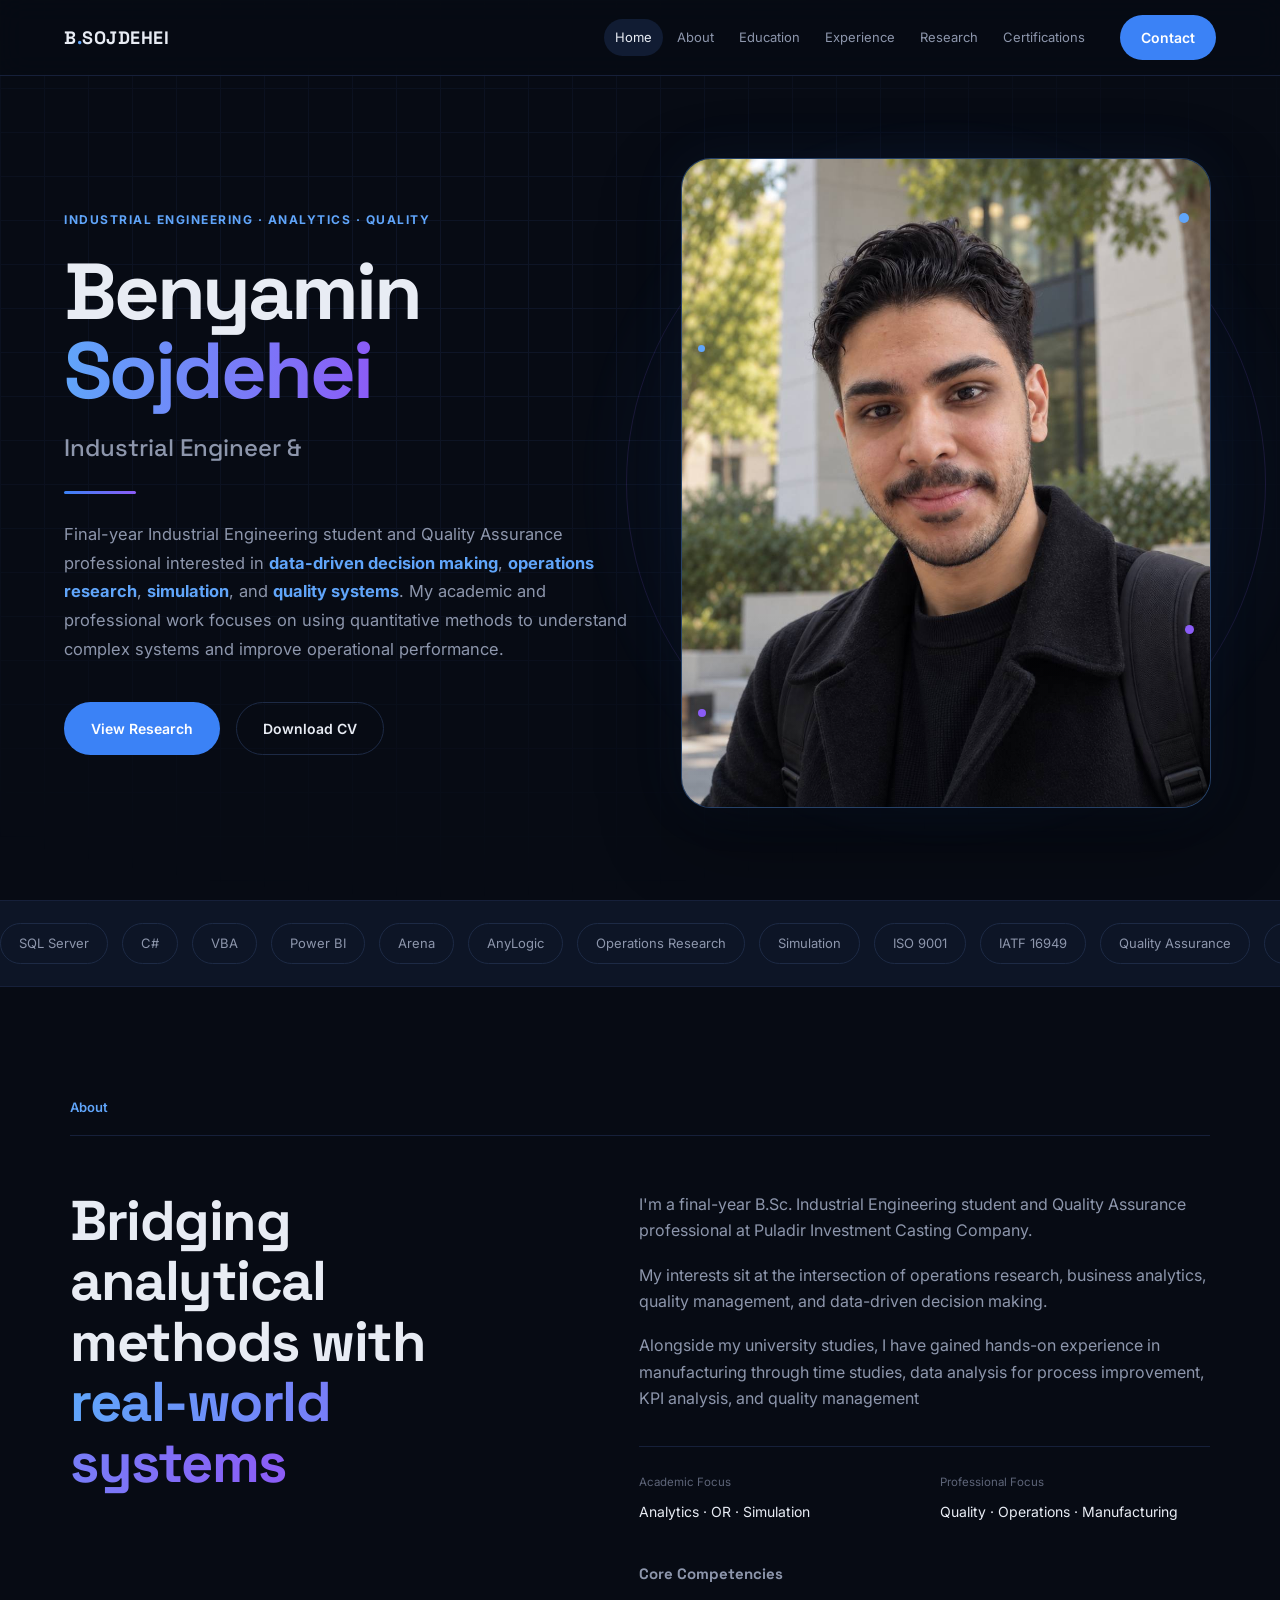
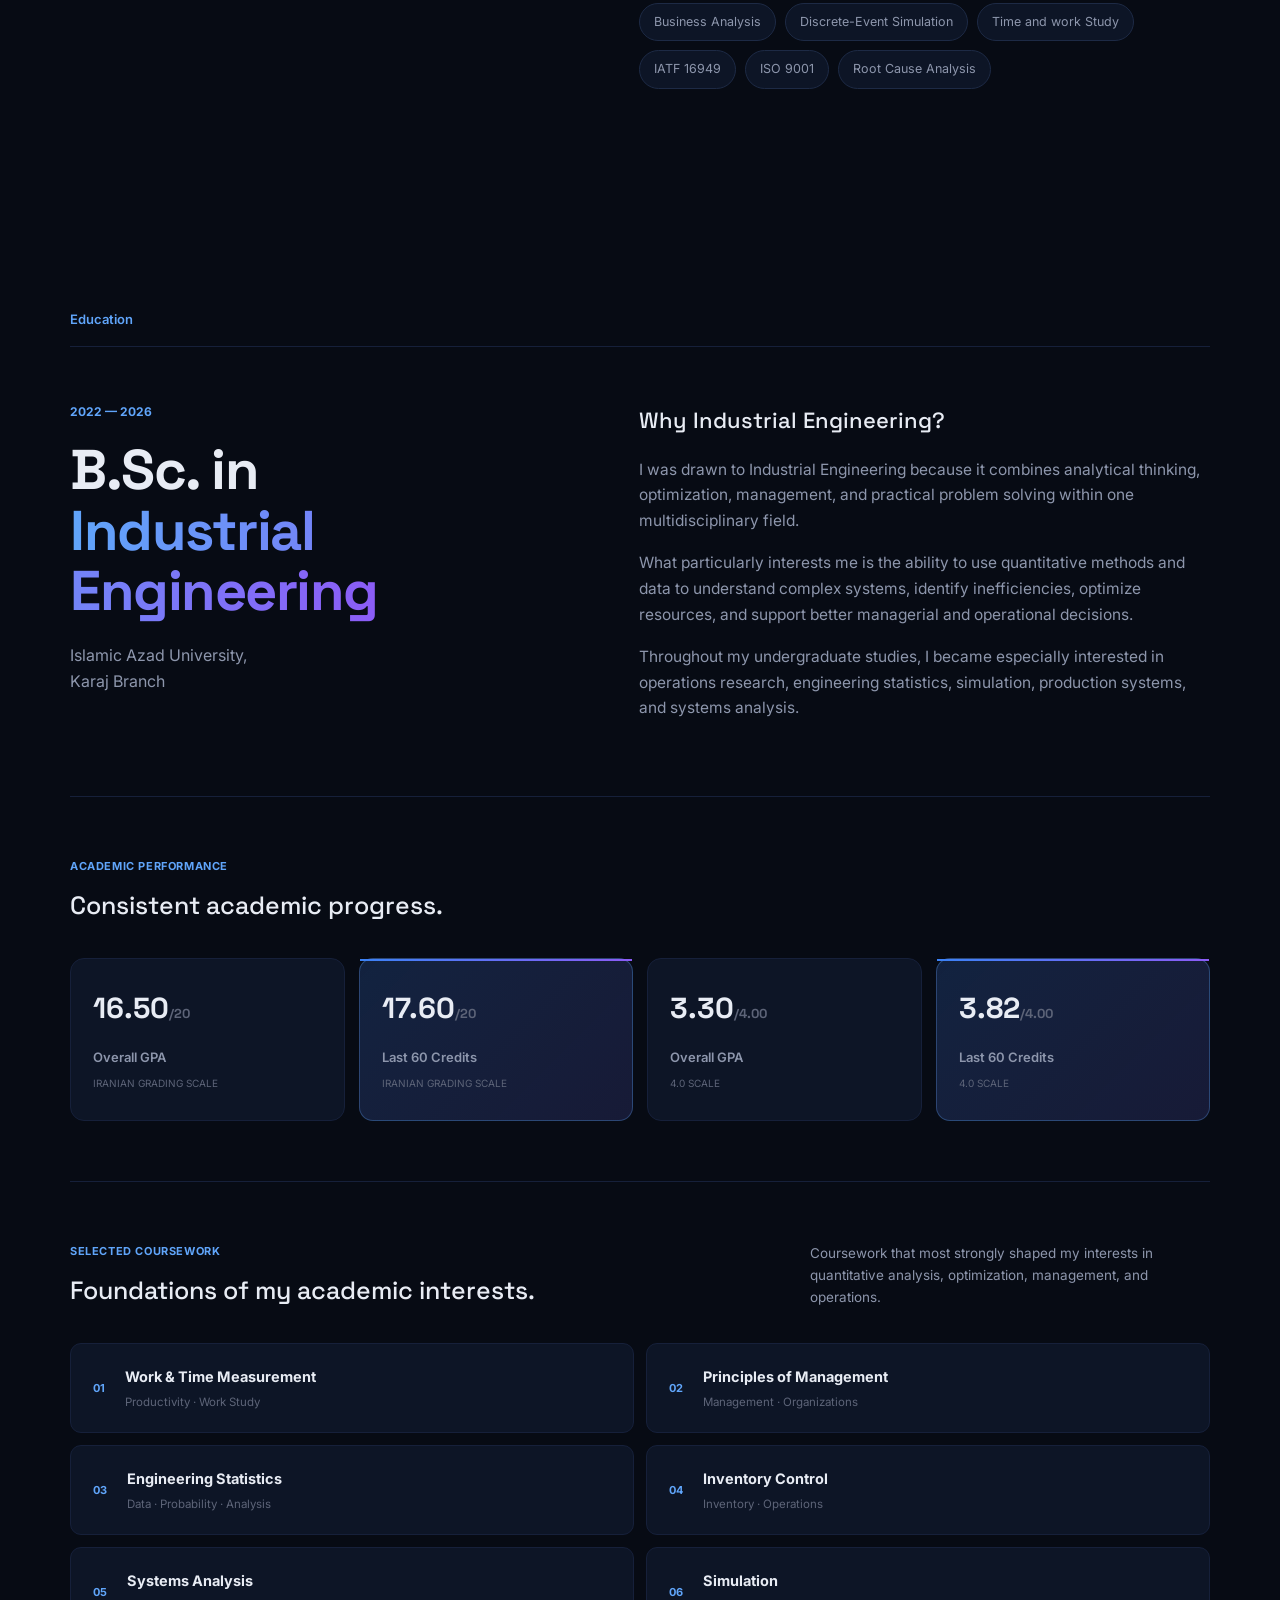
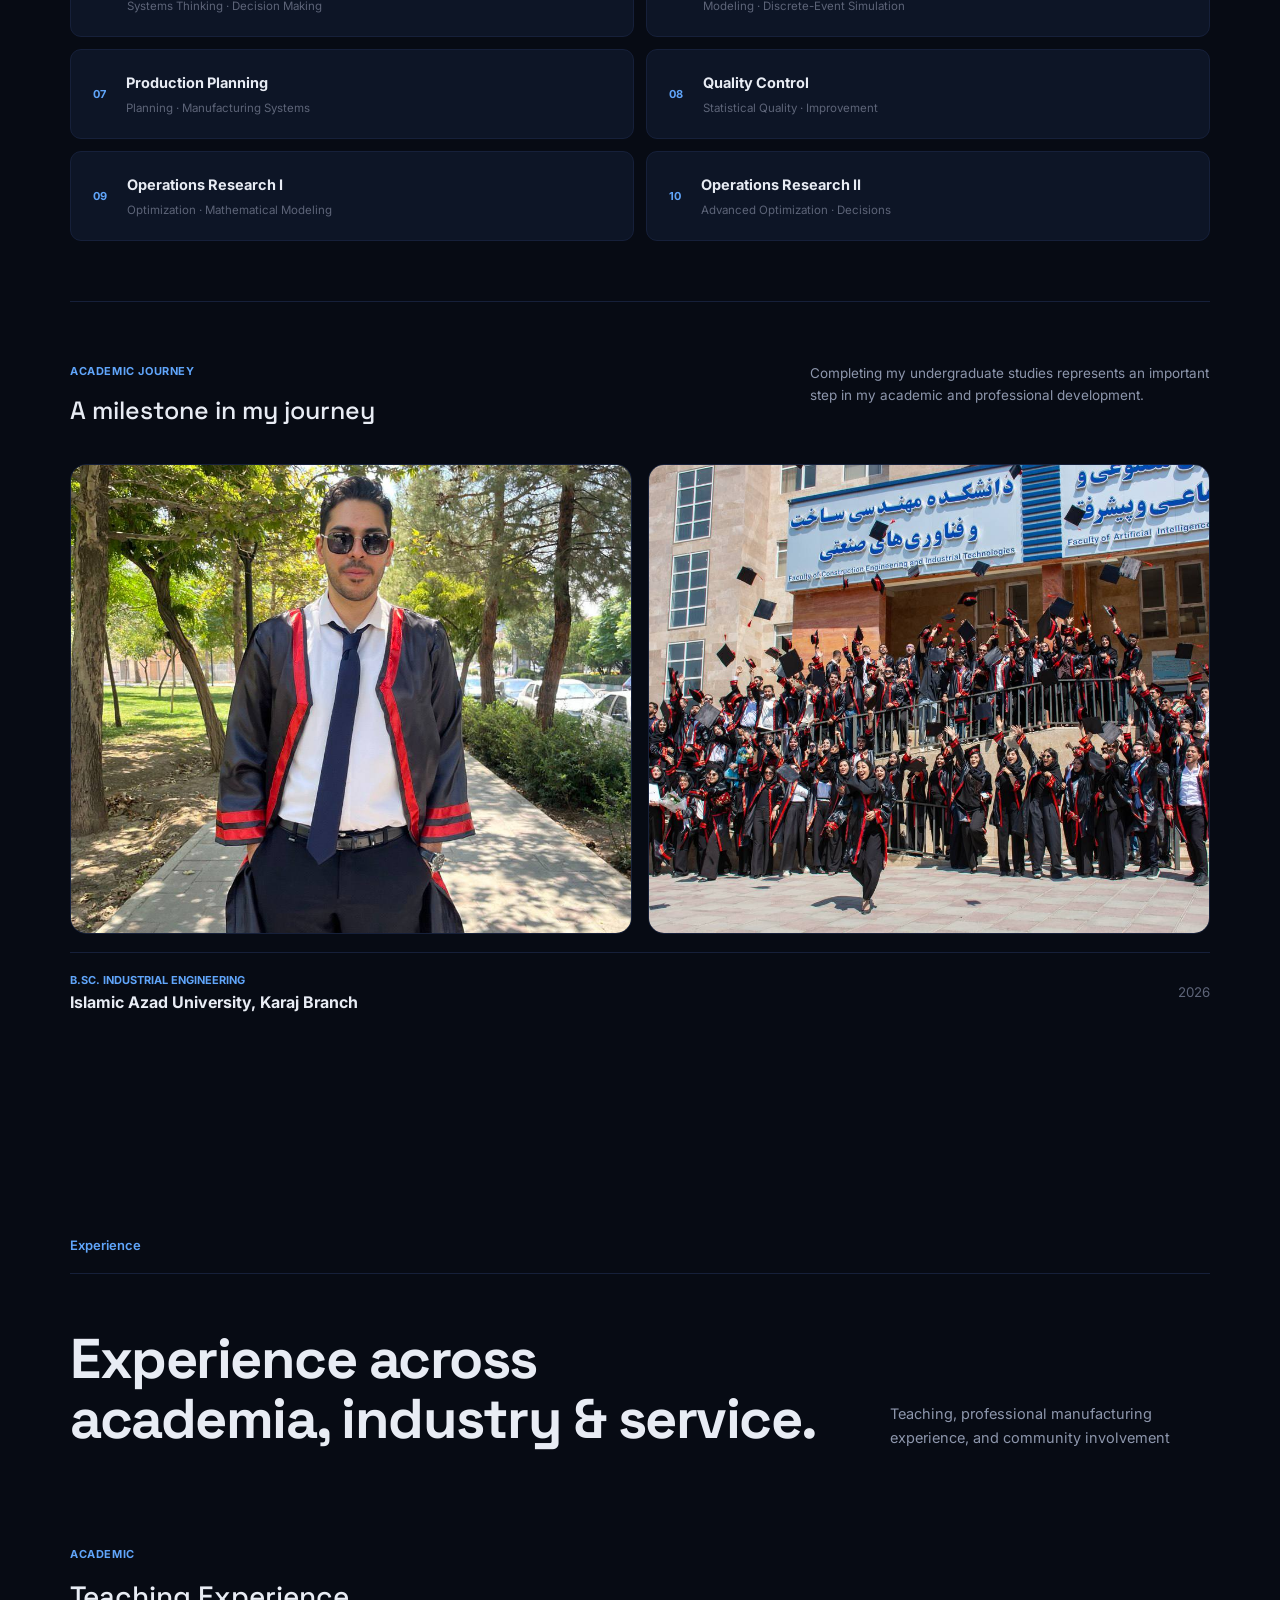
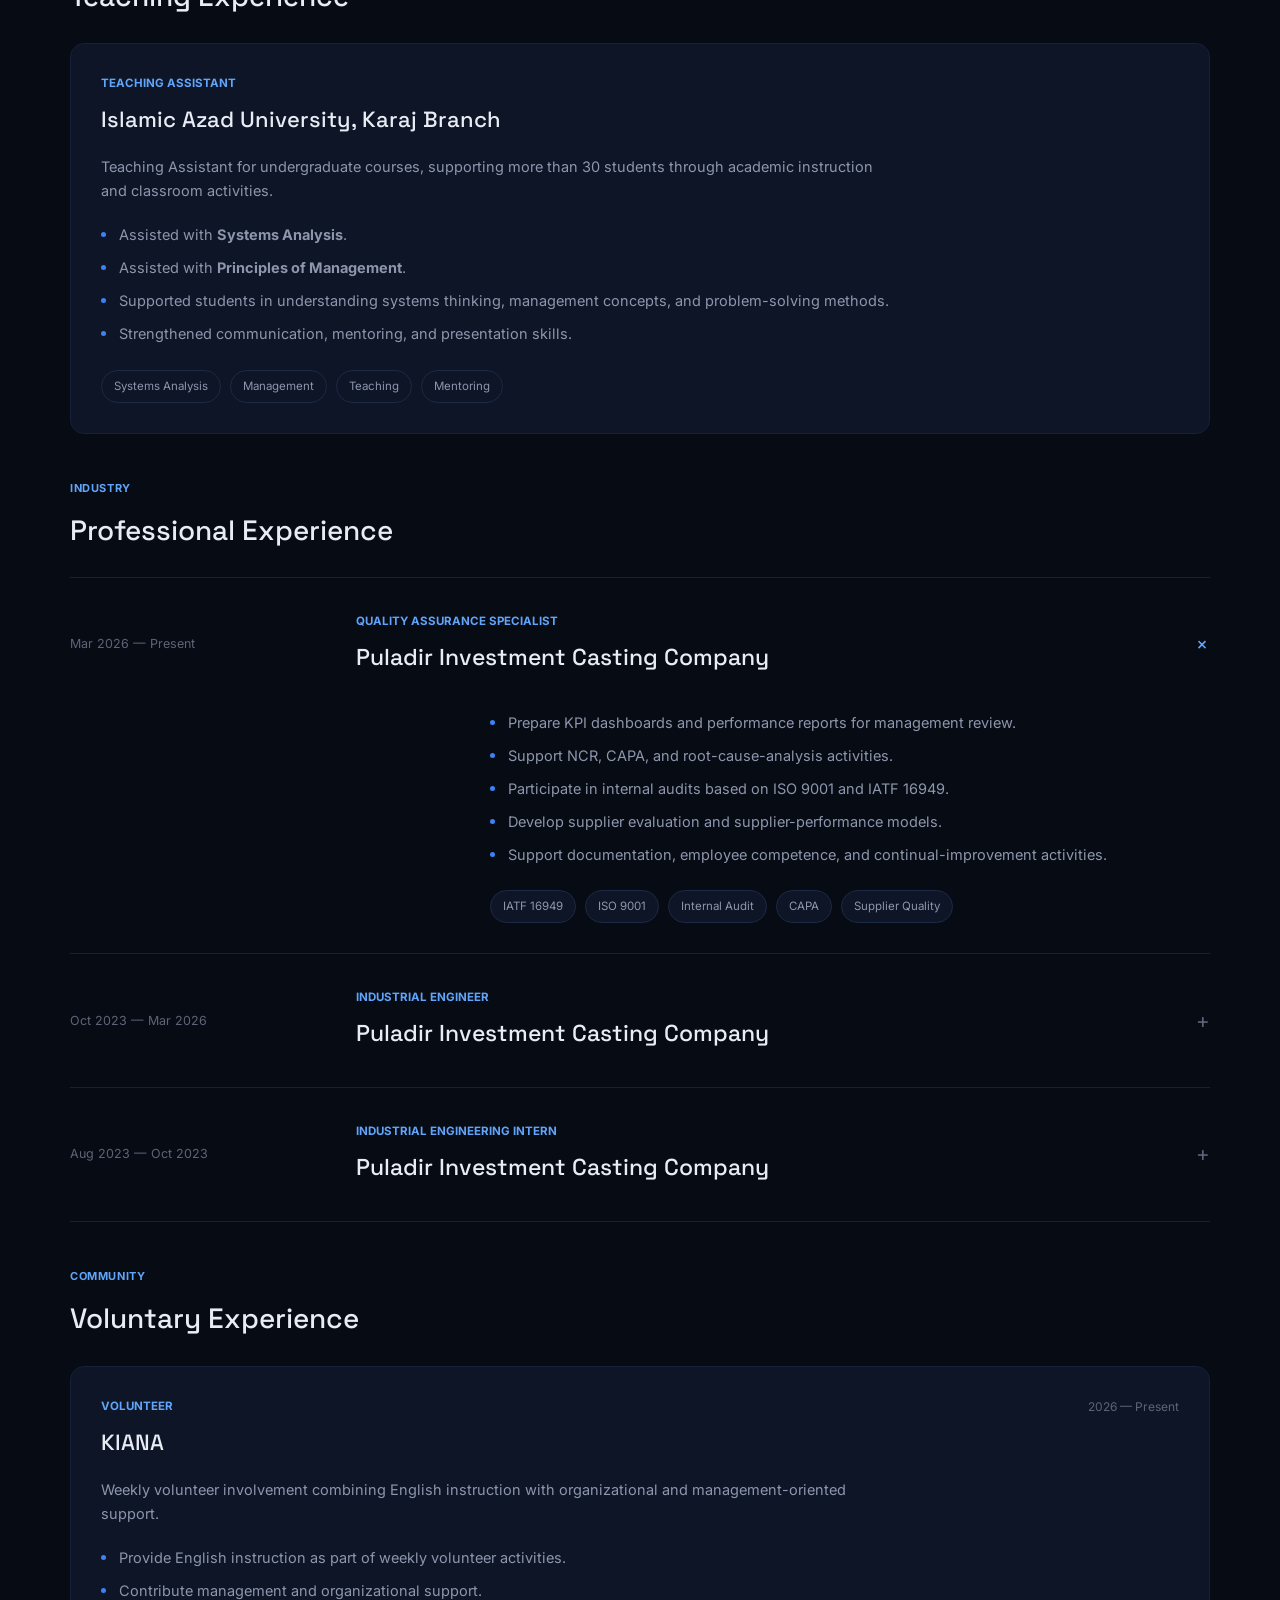
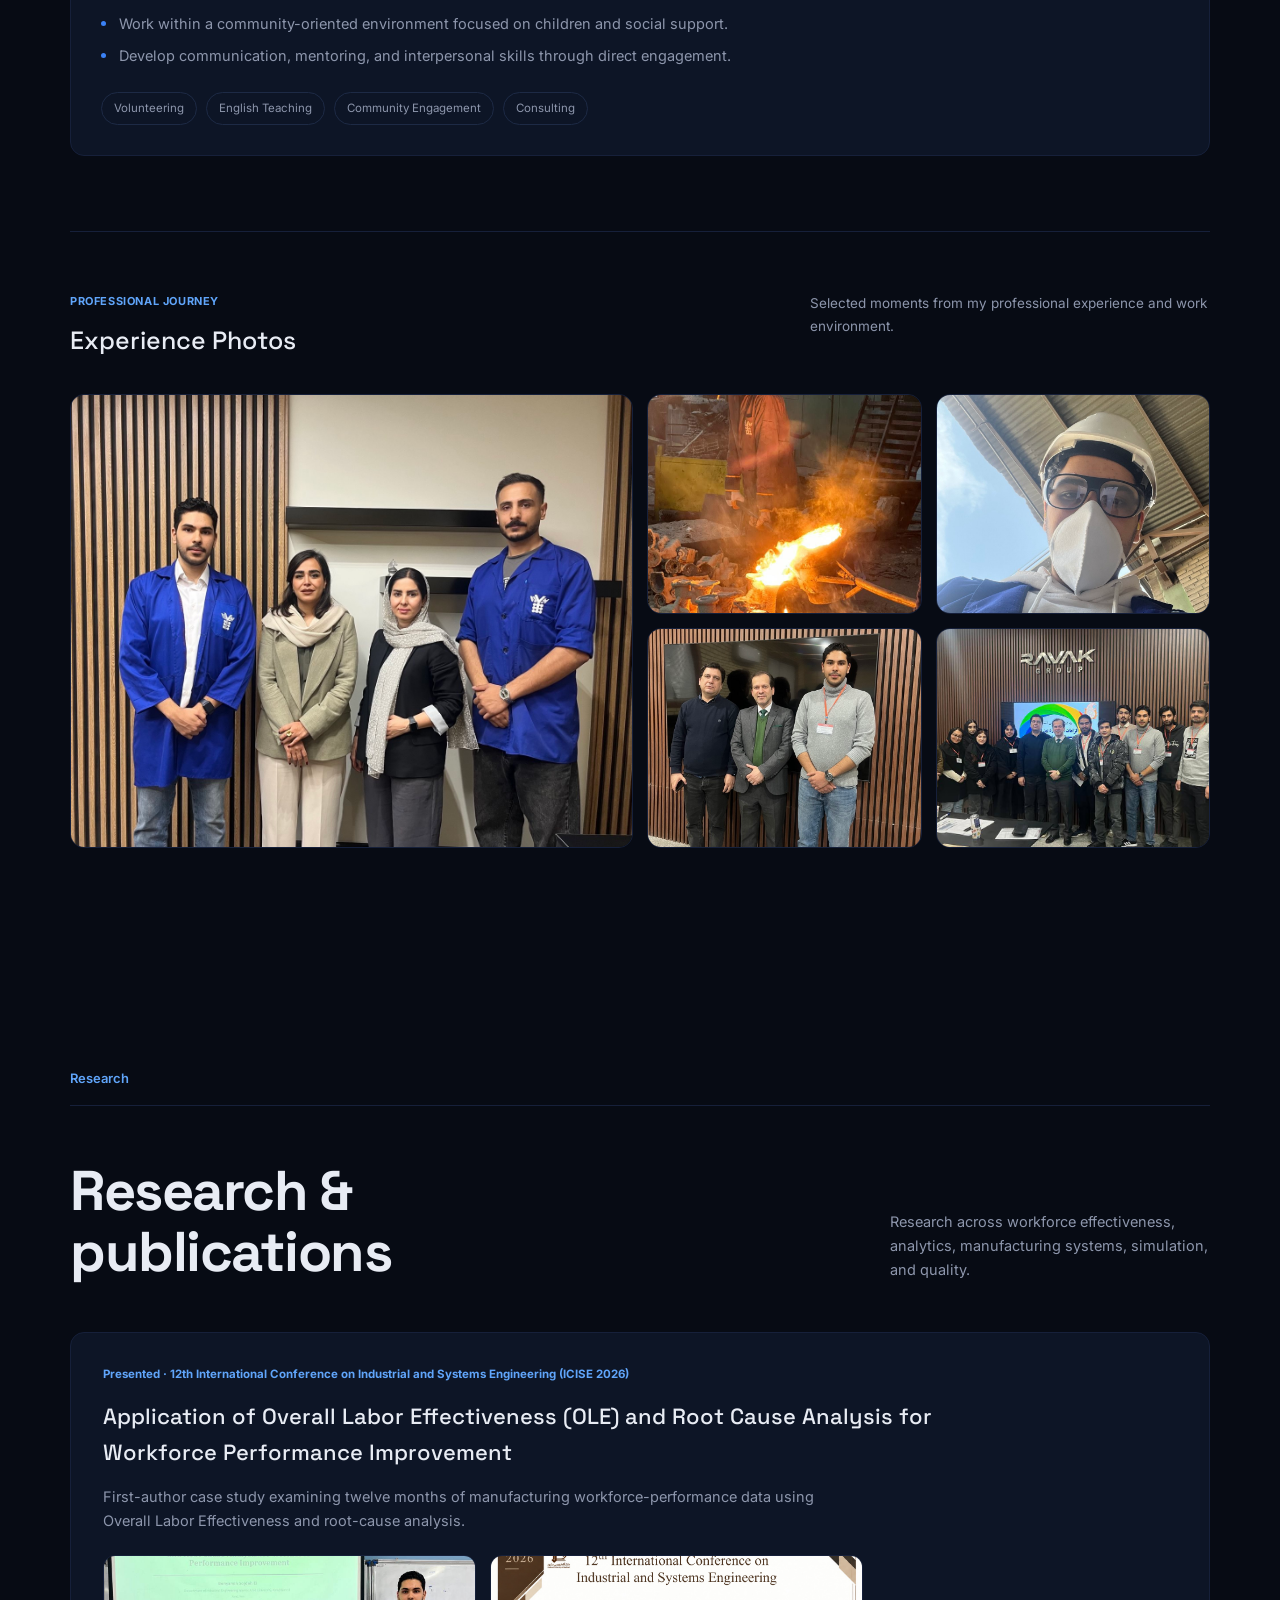
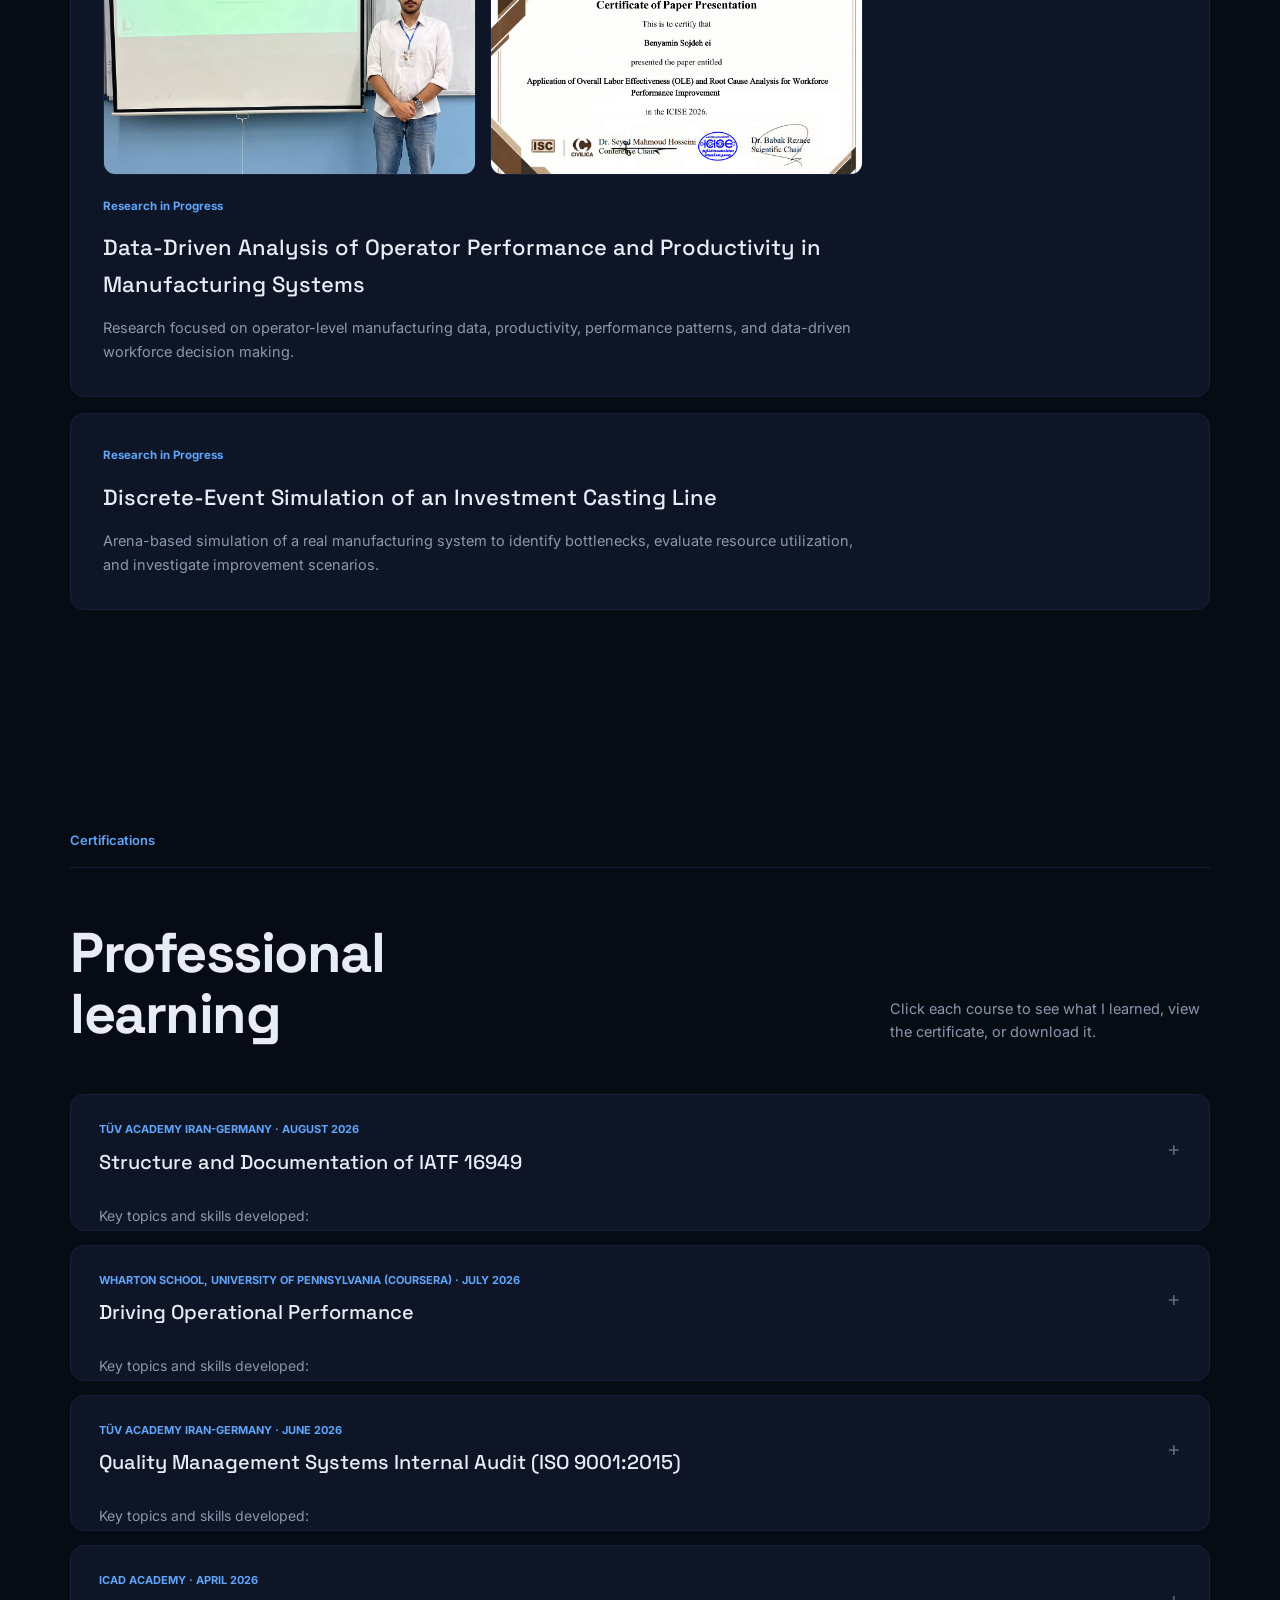
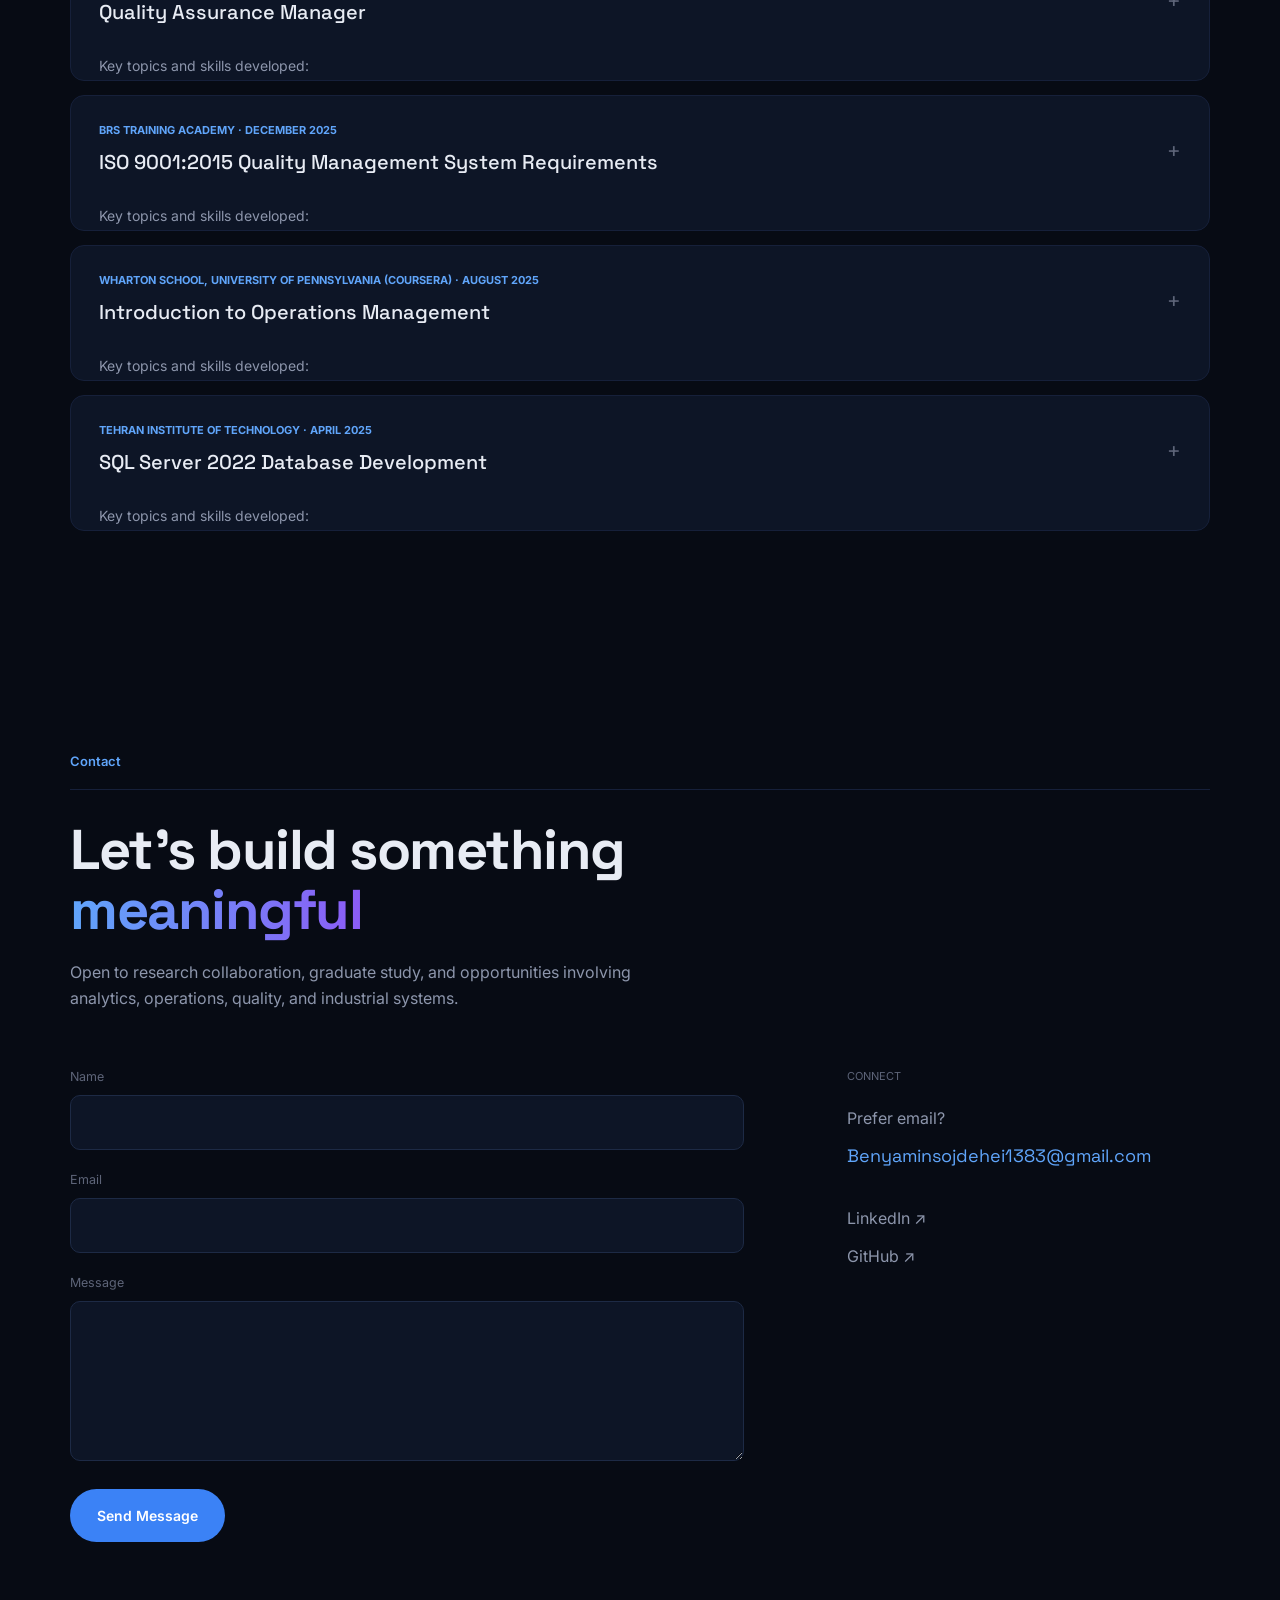
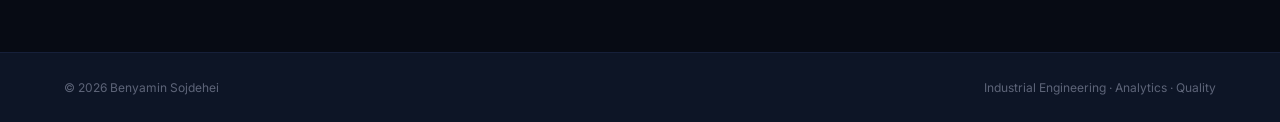
==== commit 3fecf62b: "Update index.html" ====
--- a/index.html
+++ b/index.html
@@ -10,7 +10,7 @@
     >
 
     <title>
-        Benyamin Sojdehei | Industrial Engineering, Analytics & Quality
+        Benyamin Sojdehei | Industrial Engineering
     </title>
 
     <meta
@@ -112,7 +112,7 @@
         </h1>
 
         <h2 class="hero-role">
-            Industrial Engineer &amp; Quality Assurance Professional
+            Industrial Engineer &amp;
         </h2>
 
         <div class="rule"></div>
@@ -223,17 +223,13 @@
         >
 
             <span class="pill">SQL Server</span>
-            <span class="pill">C#</span>
             <span class="pill">VBA</span>
             <span class="pill">Power BI</span>
             <span class="pill">Arena</span>
-            <span class="pill">AnyLogic</span>
-            <span class="pill">Operations Research</span>
             <span class="pill">Simulation</span>
             <span class="pill">ISO 9001</span>
             <span class="pill">IATF 16949</span>
-            <span class="pill">Quality Assurance</span>
-            <span class="pill">Data Analysis</span>
+
 
         </div>
 
@@ -261,7 +257,7 @@
             Bridging analytical methods with
 
             <span class="gradient-text">
-                real-world systems.
+                real-world systems
             </span>
 
         </h2>
@@ -277,17 +273,14 @@
 
             <p>
                 My interests sit at the intersection of operations
-                research, business and industrial analytics,
-                quality management, process simulation,
-                and data-driven decision making.
+                research, business analytics,
+                quality management, and data-driven decision making.
             </p>
 
             <p>
-                Alongside my university studies, I have worked directly
-                with manufacturing data, operator-performance
-                measurement, production systems, internal auditing,
-                supplier quality, productivity analysis,
-                and continuous improvement.
+                Alongside my university studies, I have gained hands-on experience 
+                in manufacturing through time studies, data analysis for process improvement,
+                KPI analysis, and quality management
             </p>
 
 
@@ -323,17 +316,12 @@
 
 
             <div class="tag-row">
-
-                <span class="tag">Operations Research</span>
-                <span class="tag">Data Analysis</span>
+                <span class="tag">Business Analysis</span>
                 <span class="tag">Discrete-Event Simulation</span>
-                <span class="tag">Production Planning</span>
-                <span class="tag">Time Study</span>
+                <span class="tag">Time and work Study</span>
                 <span class="tag">IATF 16949</span>
                 <span class="tag">ISO 9001</span>
                 <span class="tag">Root Cause Analysis</span>
-                <span class="tag">Supplier Quality</span>
-                <span class="tag">KPI Reporting</span>
 
             </div>
 
@@ -370,7 +358,7 @@
                 <br>
 
                 <span class="gradient-text">
-                    Industrial Engineering.
+                    Industrial Engineering
                 </span>
 
             </h2>
@@ -437,10 +425,6 @@
 
             </div>
 
-            <p>
-                My academic performance improved substantially during
-                the later stages of my undergraduate studies.
-            </p>
 
         </div>
 
@@ -648,7 +632,7 @@
                 </span>
 
                 <h3>
-                    A milestone in my journey.
+                    A milestone in my journey
                 </h3>
 
             </div>
@@ -735,7 +719,7 @@
 
         <p>
             Teaching, professional manufacturing experience,
-            and community involvement.
+            and community involvement
         </p>
 
     </div>
@@ -1268,7 +1252,7 @@
 
             Research &amp;
             <br>
-            publications.
+            publications
 
         </h2>
 
@@ -1332,28 +1316,7 @@
 
             <div class="research-metrics">
 
-                <span>
-                    OLE Average
-                    <strong>81.44%</strong>
-                </span>
-
-                <span>
-                    Performance
-                    <strong>94.58%</strong>
-                </span>
-
-                <span>
-                    Quality
-                    <strong>94.08%</strong>
-                </span>
-
-            </div>
-
-        </article>
-
-
-
-        <article class="research-card reveal">
+            </div>
 
             <div class="research-status">
                 Research in Progress
@@ -1415,7 +1378,7 @@
         <h2 class="section-heading">
             Professional
             <br>
-            learning.
+            learning
         </h2>
 
         <p>
@@ -1947,7 +1910,7 @@
         <br>
 
         <span class="gradient-text">
-            meaningful.
+            meaningful
         </span>
 
     </h2>
@@ -2036,7 +1999,7 @@
                 Prefer email?
 
                 <a href="mailto:YOUR_EMAIL@example.com">
-                    YOUR_EMAIL@example.com
+                    Benyaminsojdehei1383@gmail.com
                 </a>
 
             </p>
@@ -2045,7 +2008,7 @@
             <div class="social-links">
 
                 <a
-                    href="https://www.linkedin.com/"
+                    href="https://www.linkedin.com/in/benyamin-sojdeh-ei-681613380?utm_source=share_via&utm_content=profile&utm_medium=member_ios"
                     target="_blank"
                     rel="noopener noreferrer"
                 >
--- a/style.css
+++ b/style.css
@@ -1672,6 +1672,56 @@
 }
 
 
+.research-photos {
+    display: grid;
+
+    grid-template-columns:
+        repeat(2, 1fr);
+
+    gap: 14px;
+
+    max-width: 760px;
+
+    margin-top: 22px;
+}
+
+
+.research-photo-item {
+    height: 220px;
+
+    overflow: hidden;
+
+    border:
+        1px solid var(--border-soft);
+
+    border-radius: 12px;
+
+    background:
+        var(--bg-elevated-2);
+}
+
+
+.research-photo-item img {
+    width: 100%;
+    height: 100%;
+
+    display: block;
+
+    object-fit: cover;
+
+    cursor: zoom-in;
+
+    transition:
+        transform .5s ease;
+}
+
+
+.research-photo-item:hover img {
+    transform:
+        scale(1.035);
+}
+
+
 .research-metrics {
     display: flex;
     flex-wrap: wrap;
@@ -2322,6 +2372,11 @@
     }
 
 
+    .research-photos {
+        grid-template-columns: 1fr;
+    }
+
+
     .experience-gallery-grid {
         grid-template-columns:
             repeat(2, 1fr);
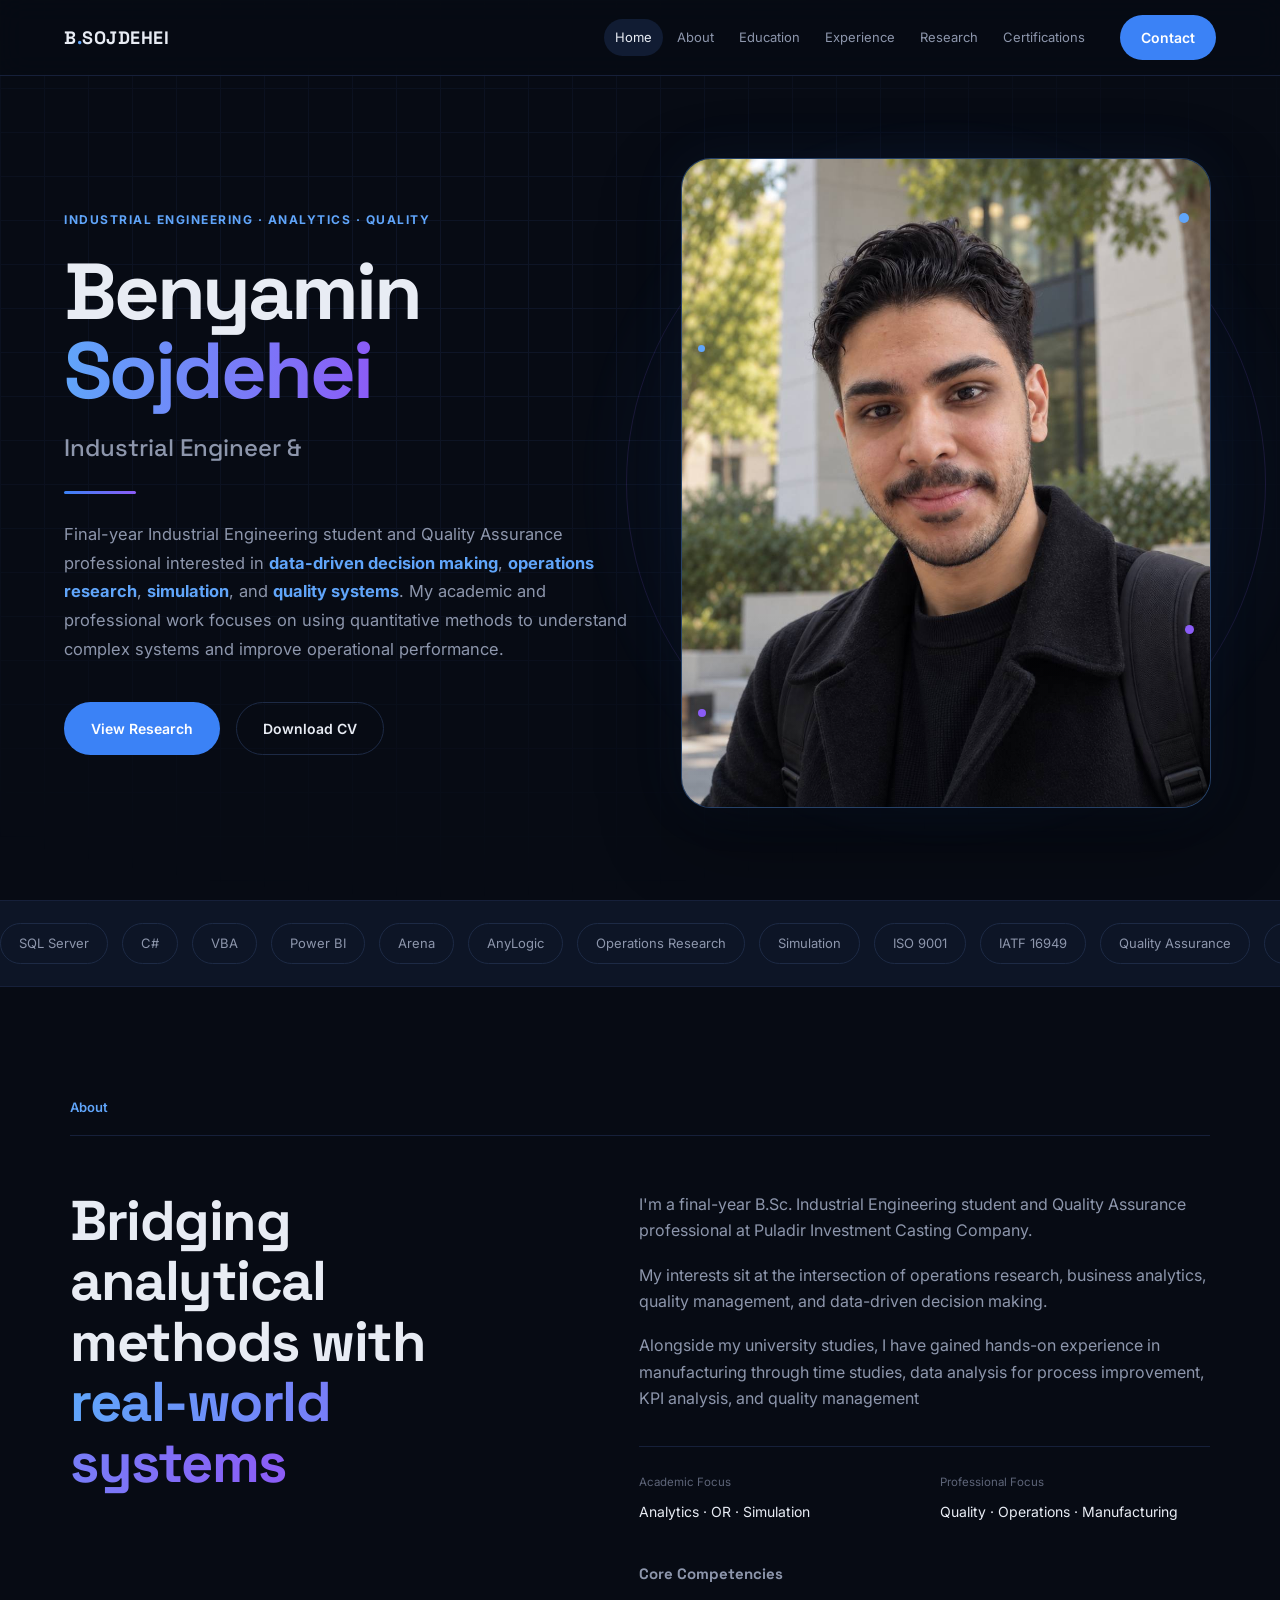
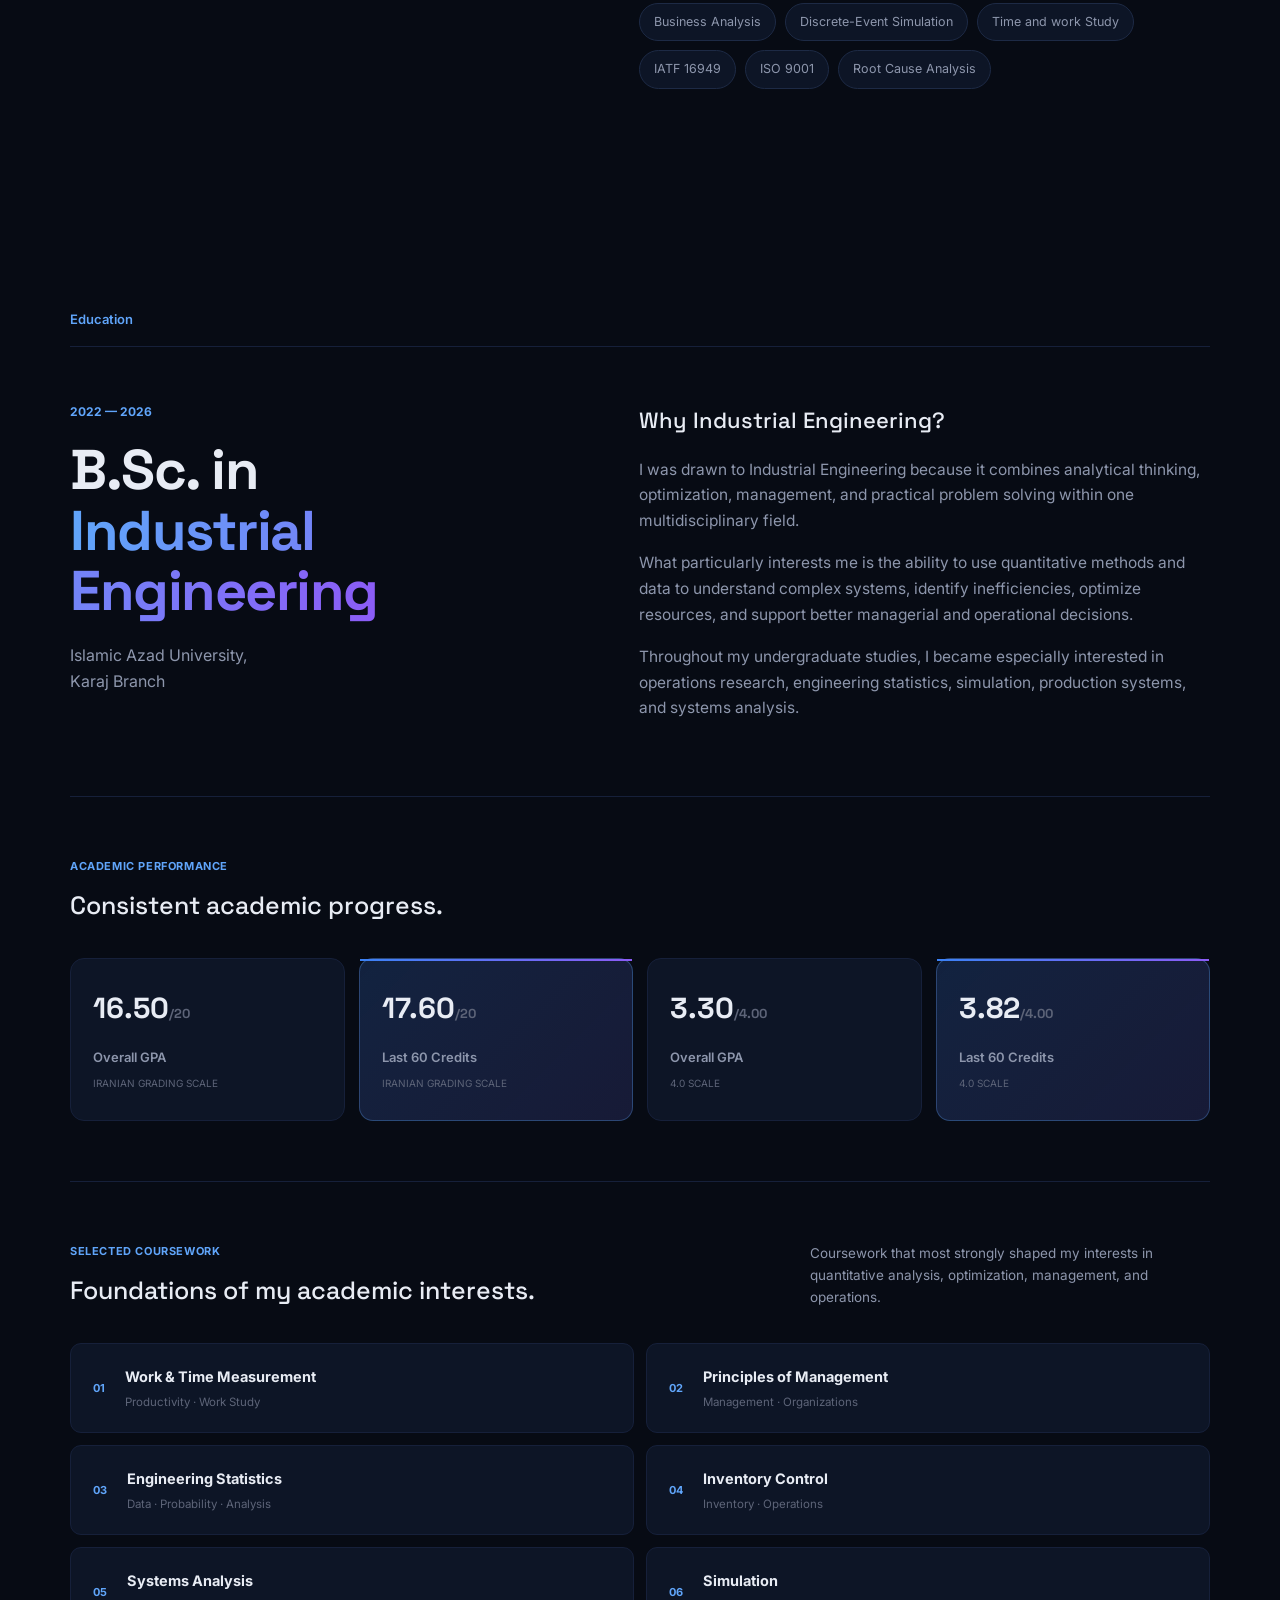
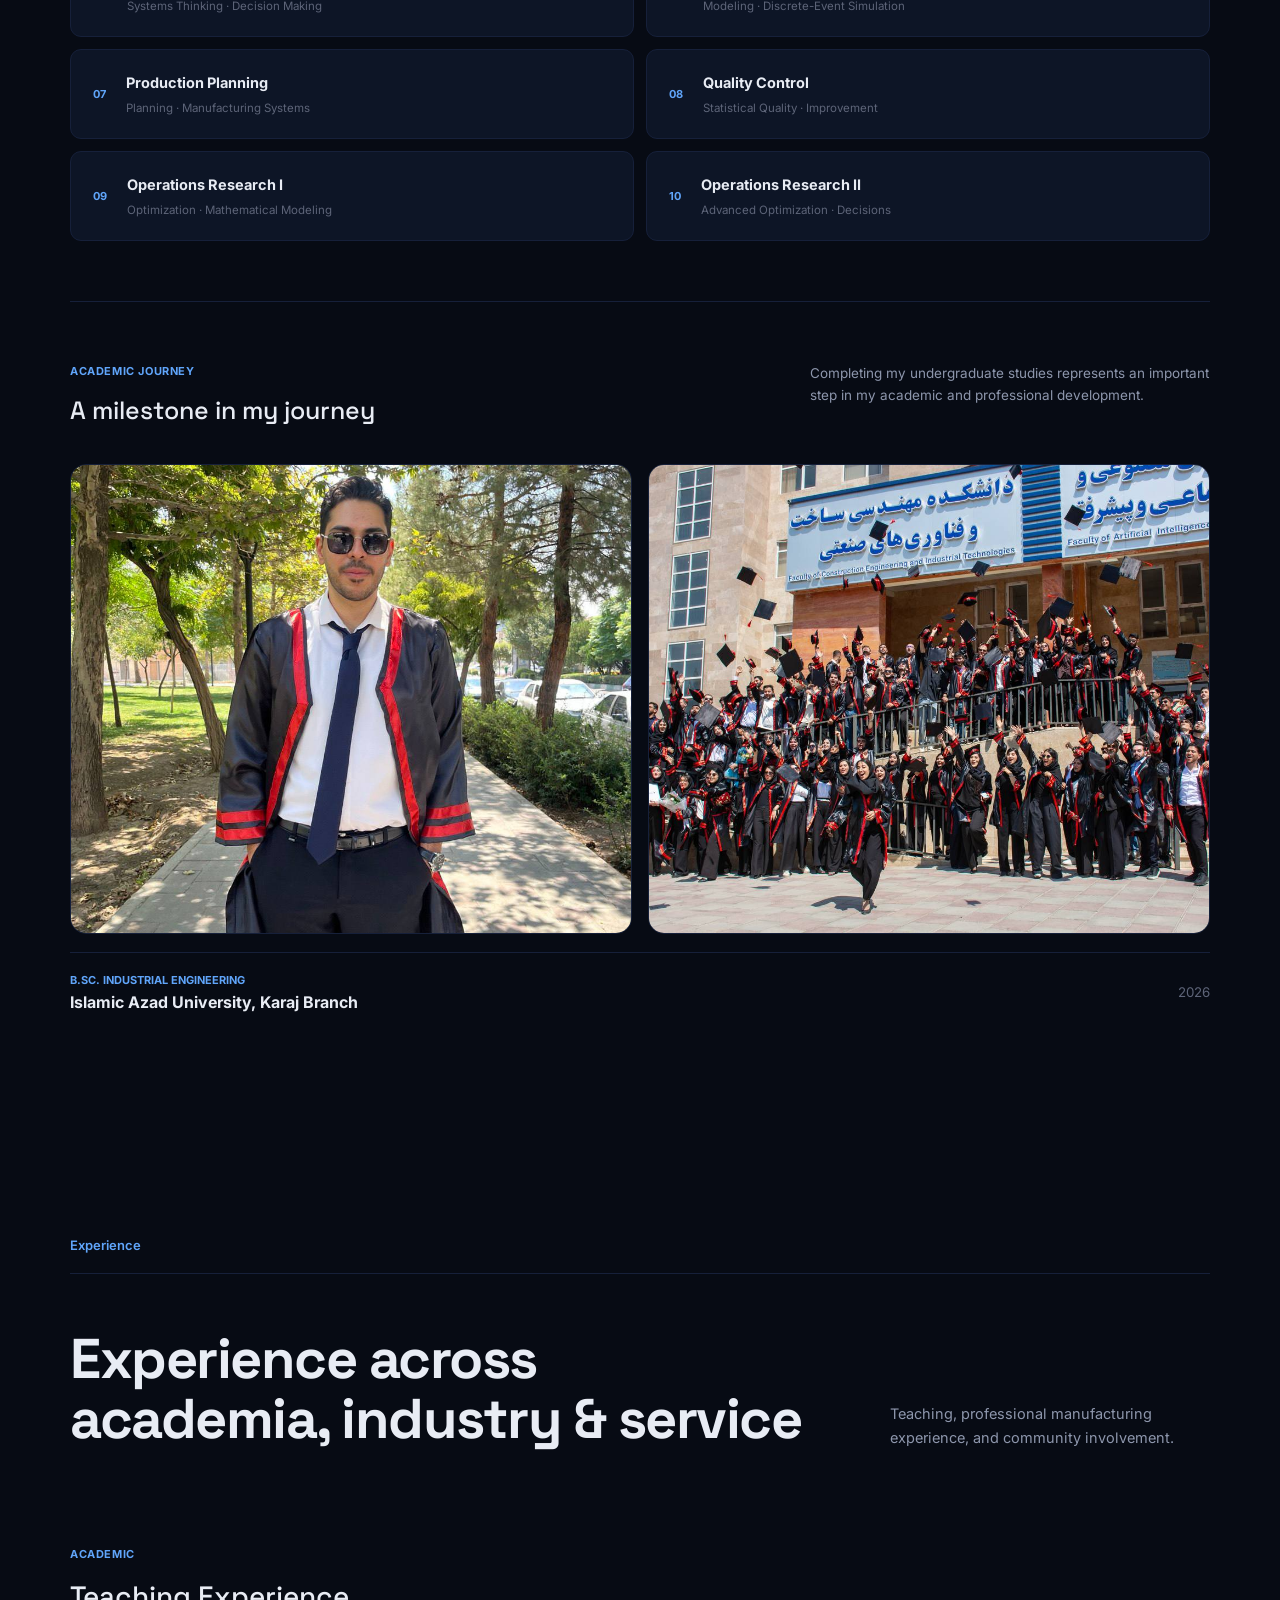
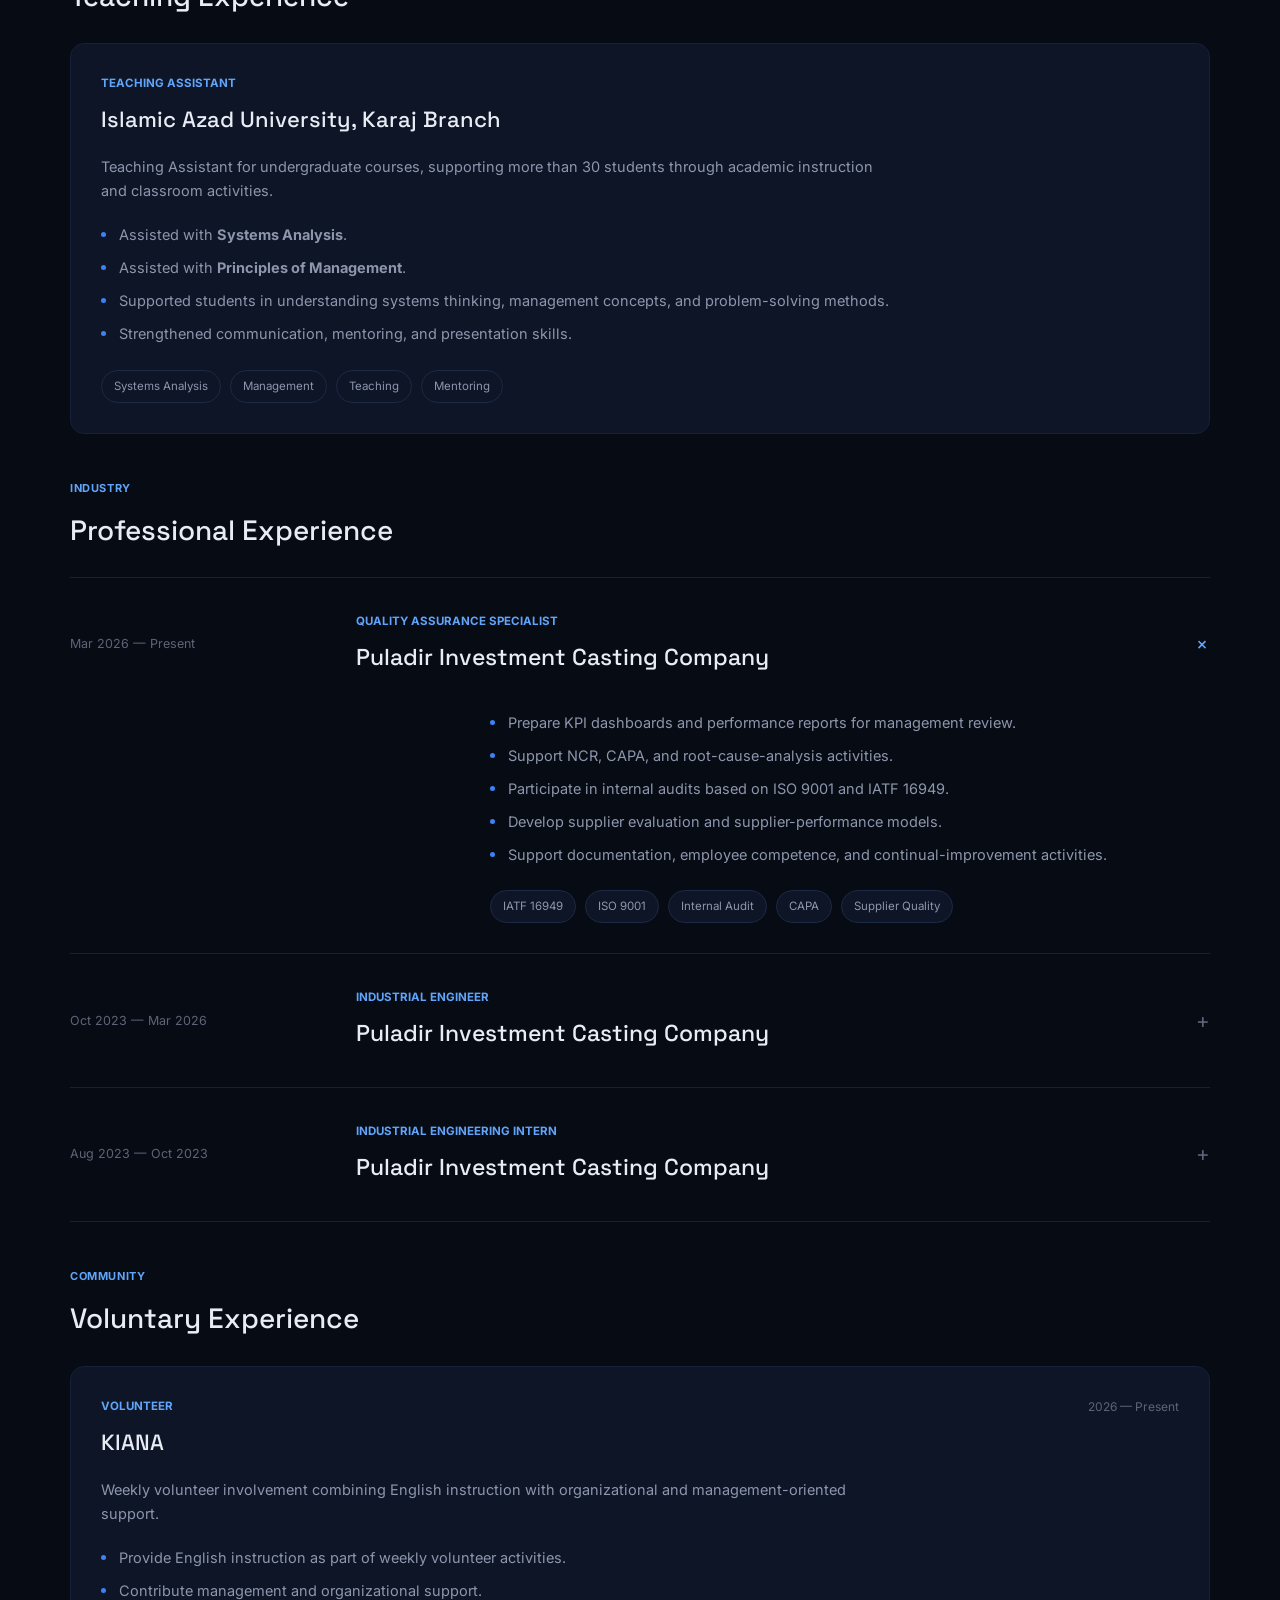
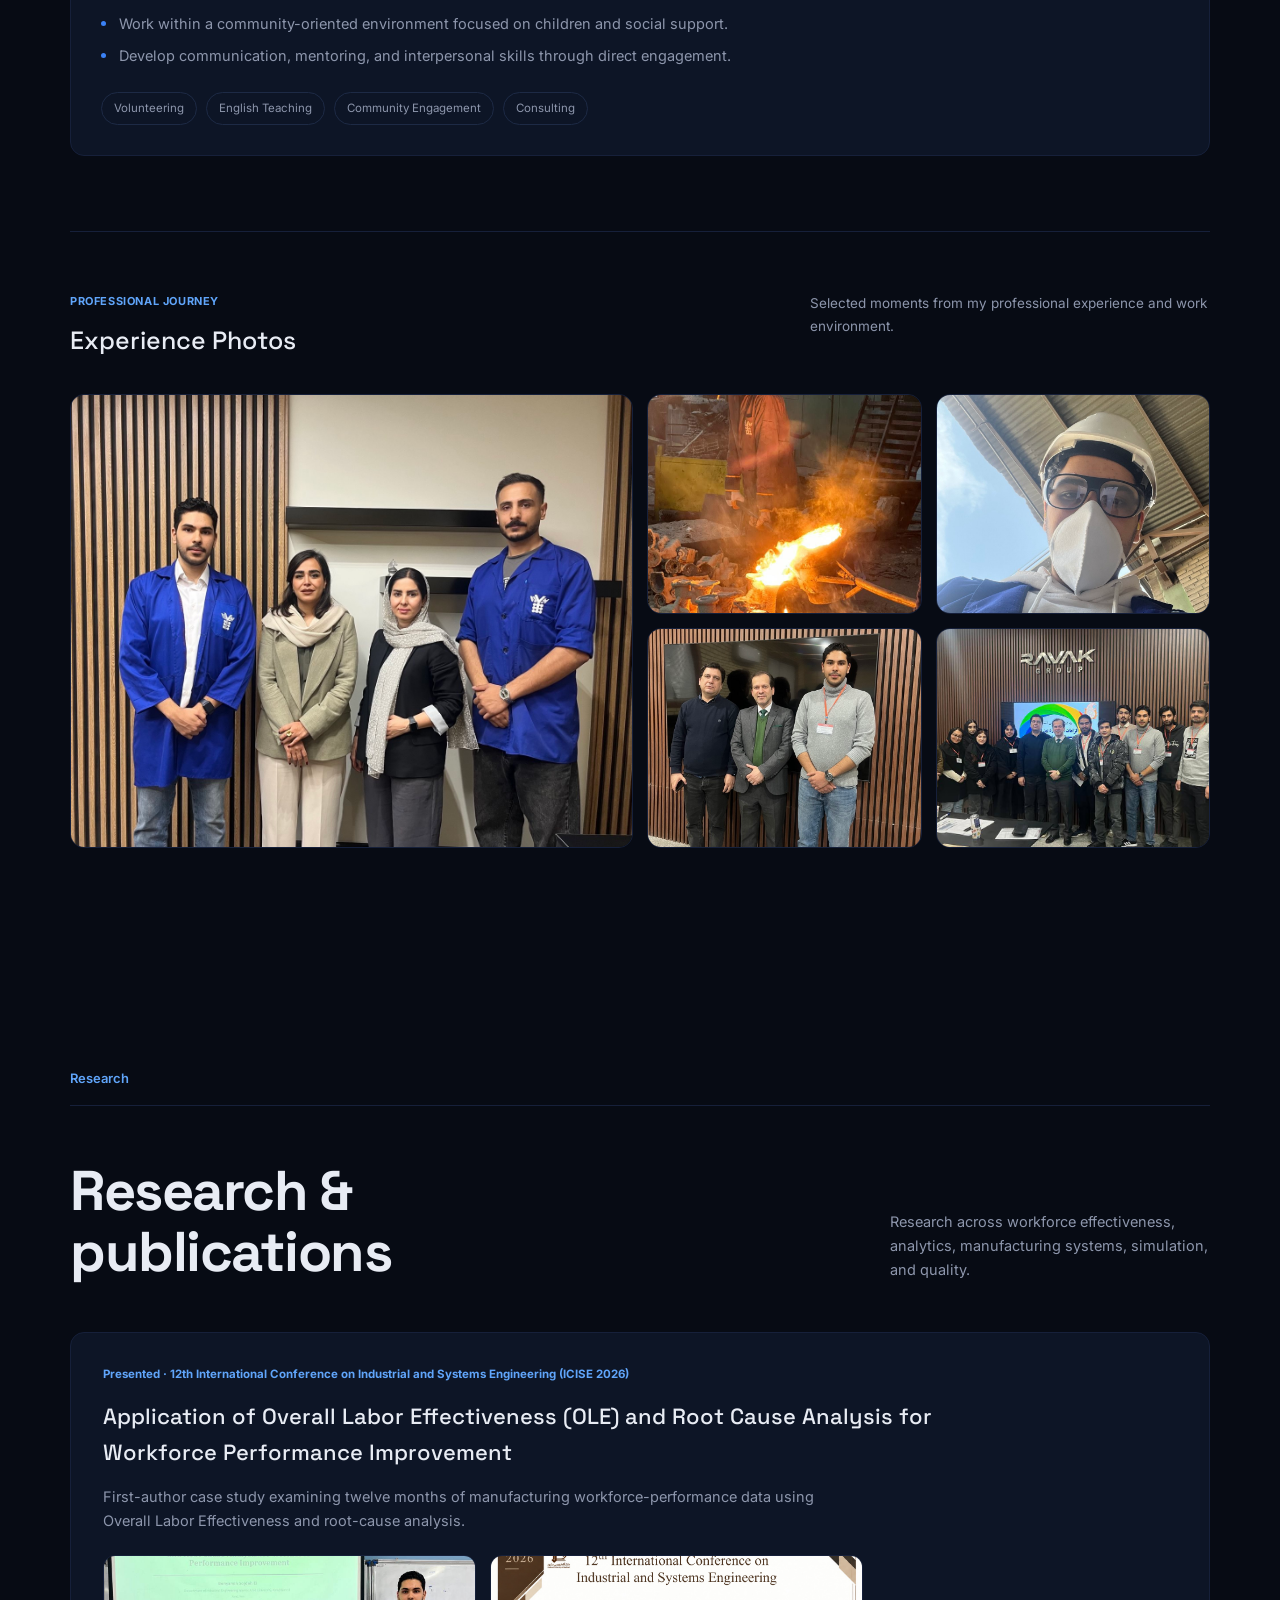
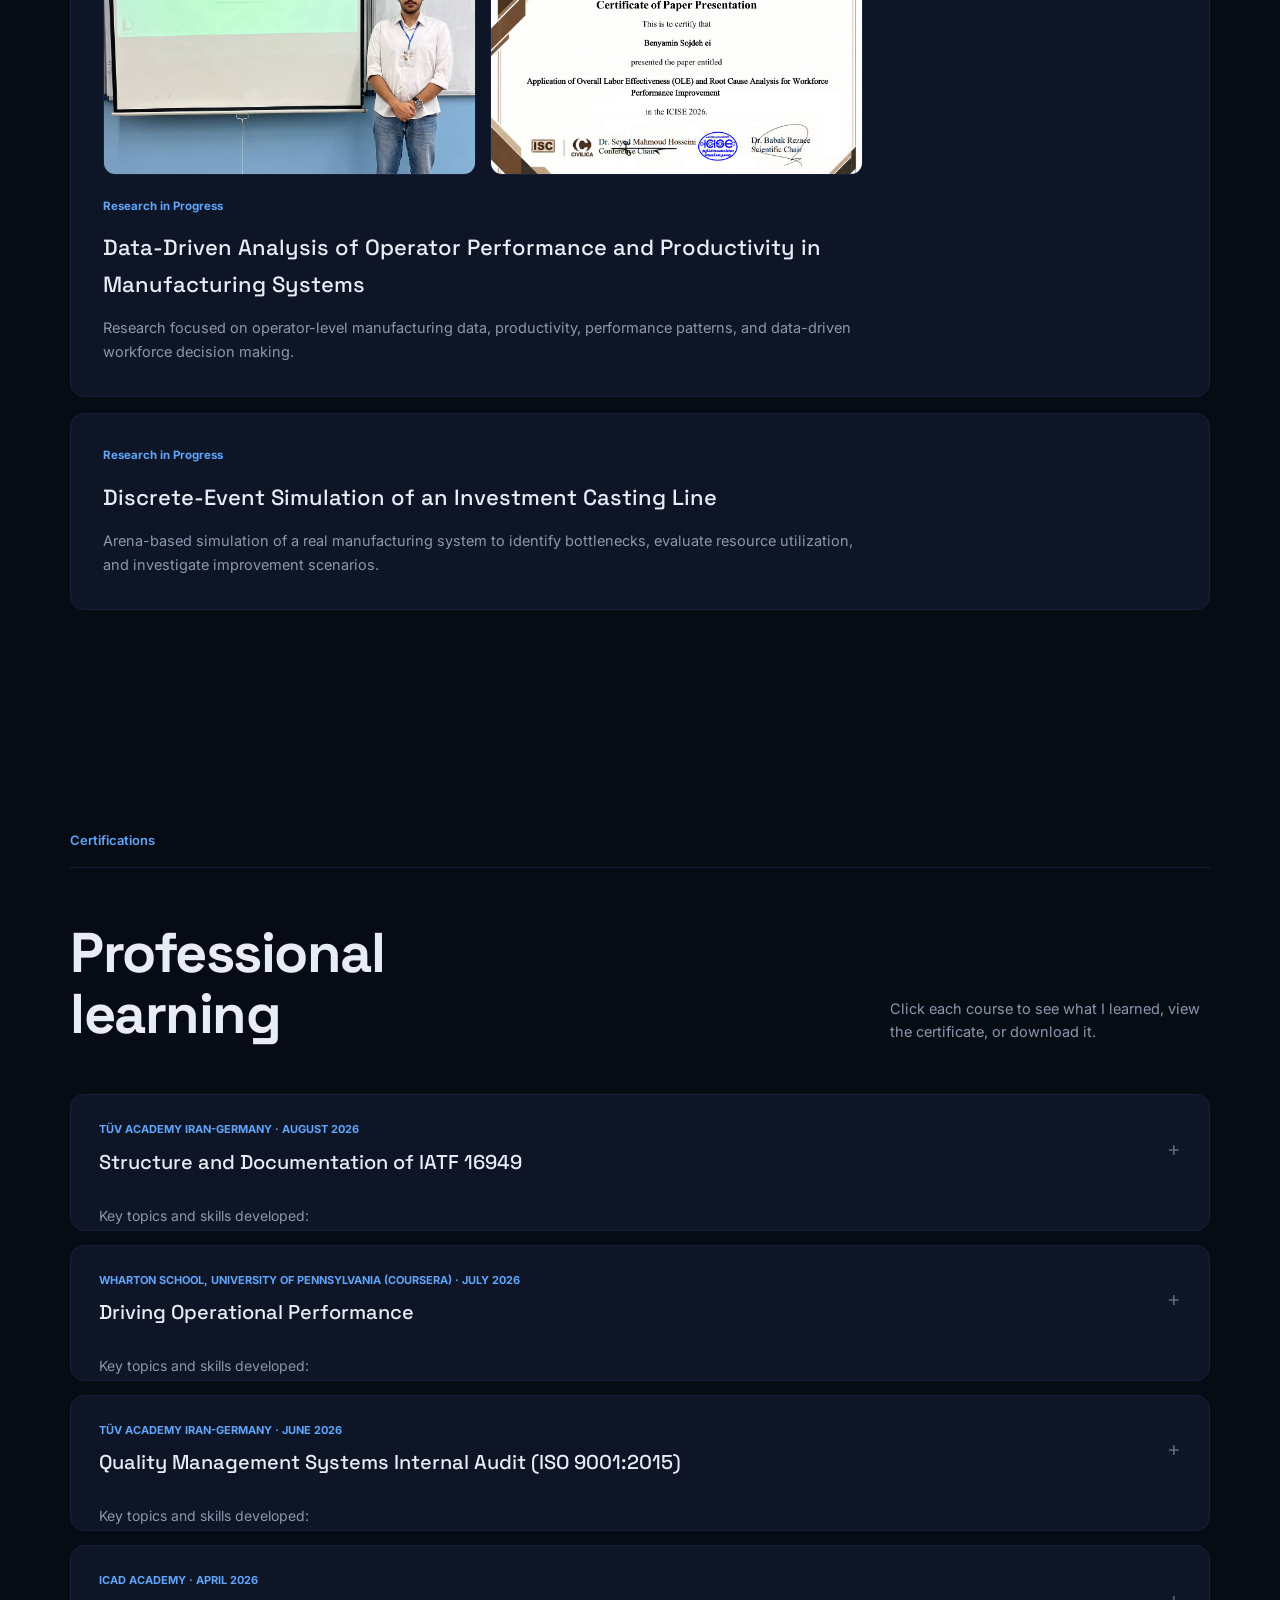
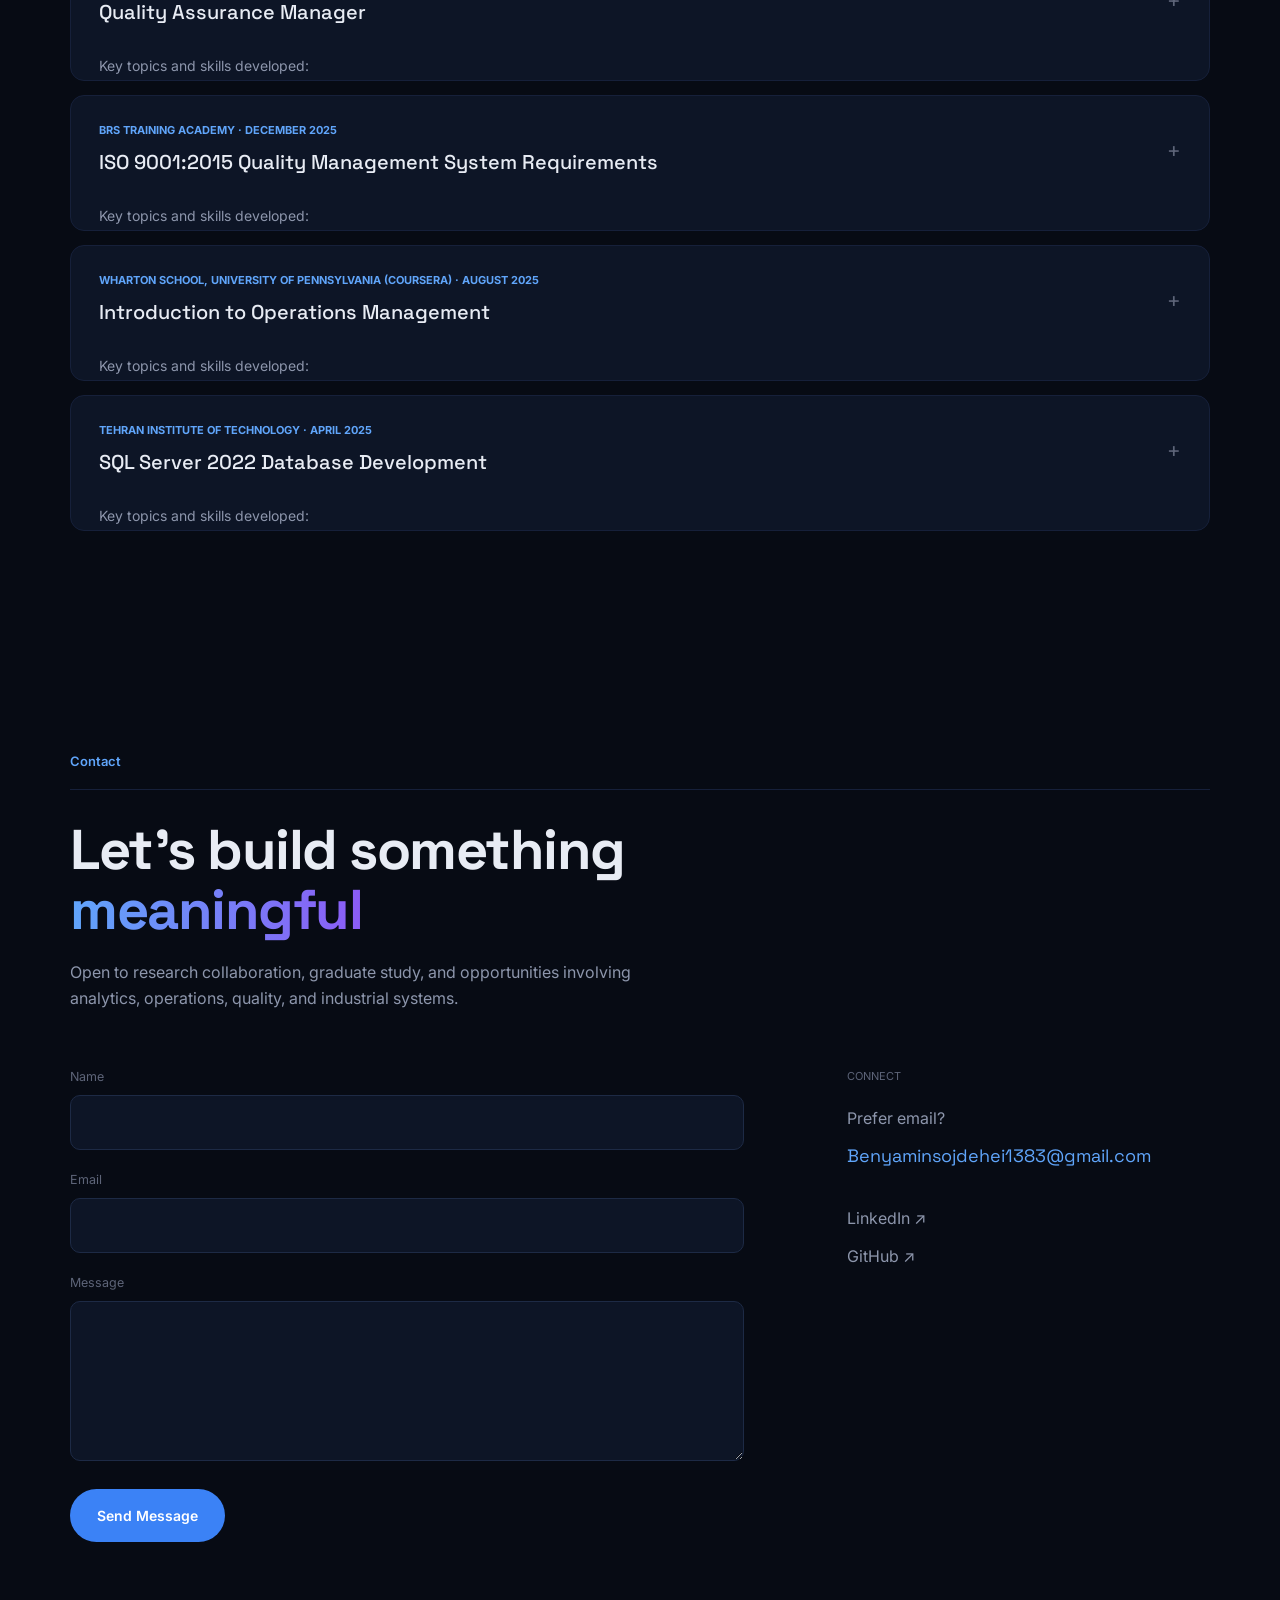
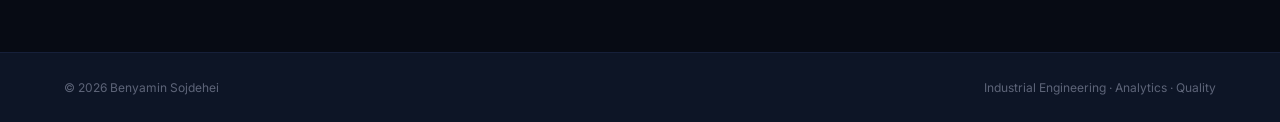
==== commit 63946d2e: "Update index.html" ====
--- a/index.html
+++ b/index.html
@@ -714,12 +714,12 @@
         <h2 class="section-heading">
             Experience across
             <br>
-            academia, industry &amp; service.
+            academia, industry &amp; service
         </h2>
 
         <p>
             Teaching, professional manufacturing experience,
-            and community involvement
+            and community involvement.
         </p>
 
     </div>
